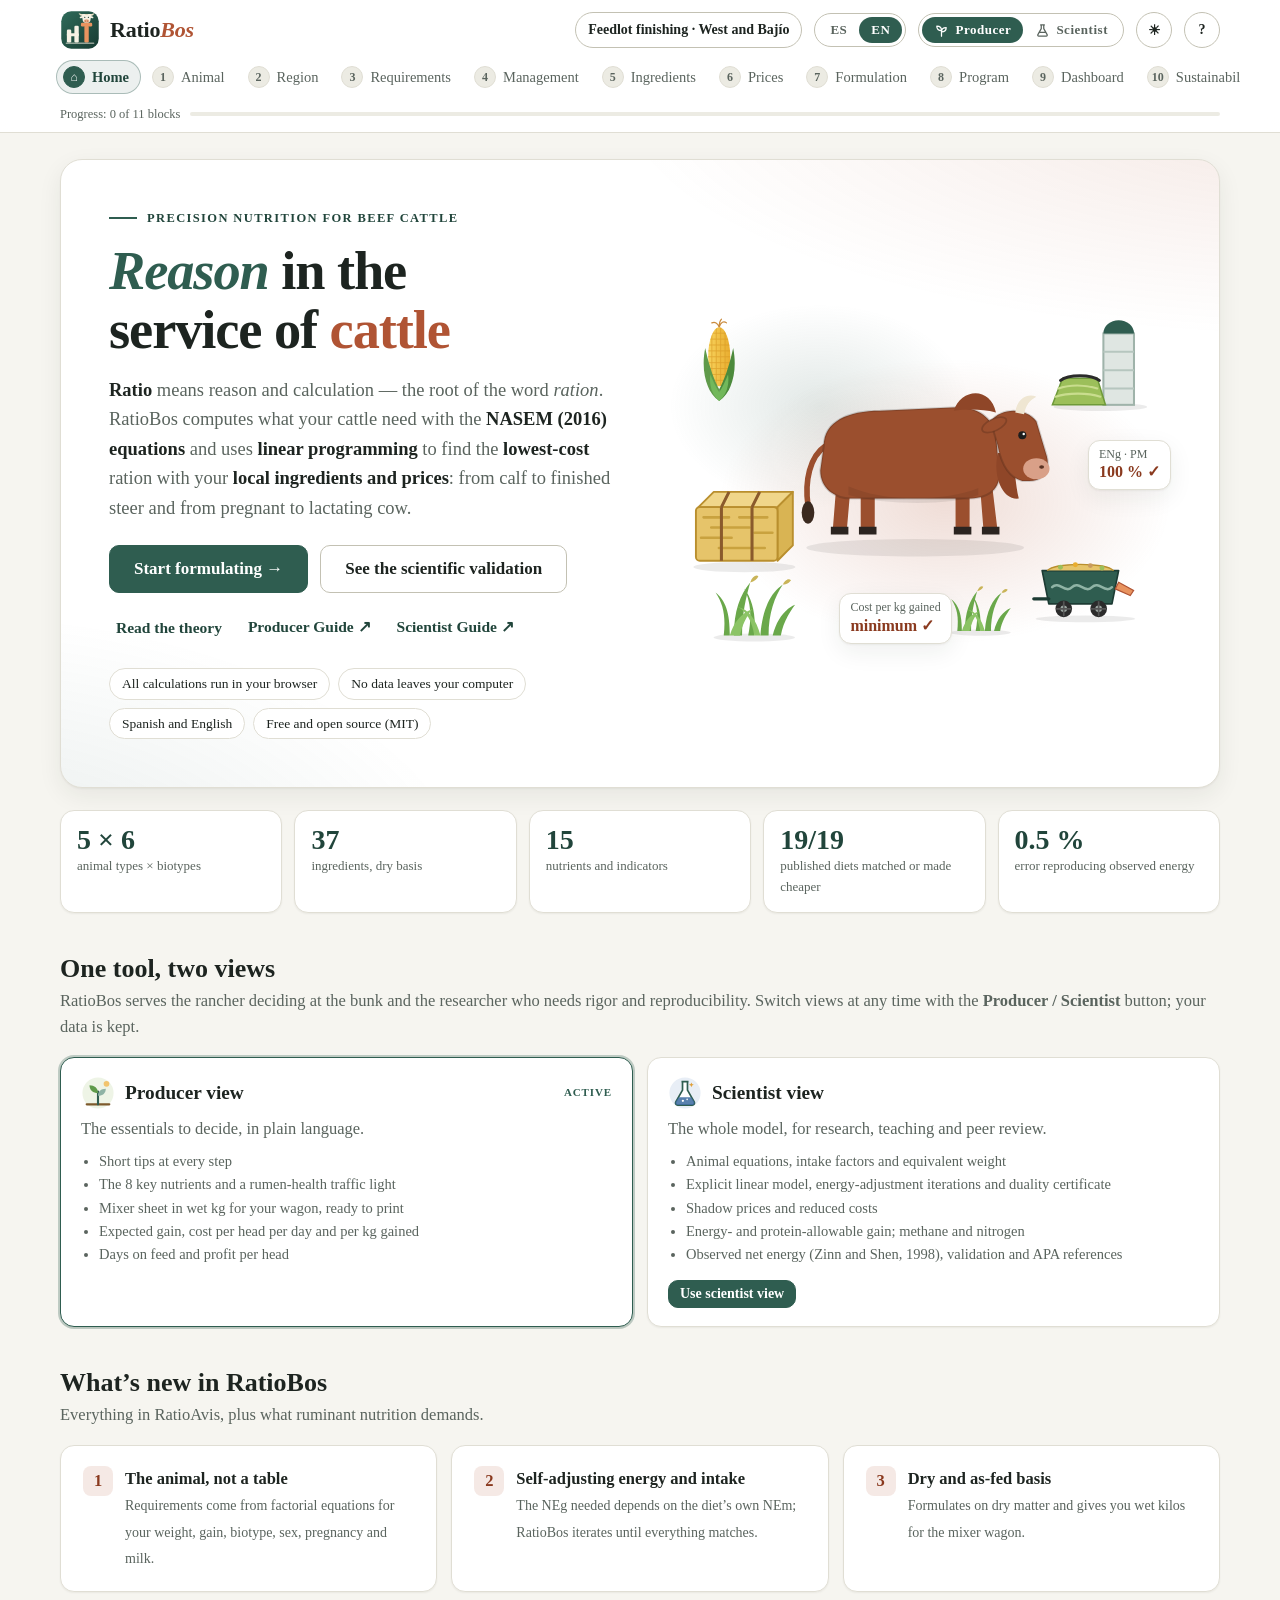
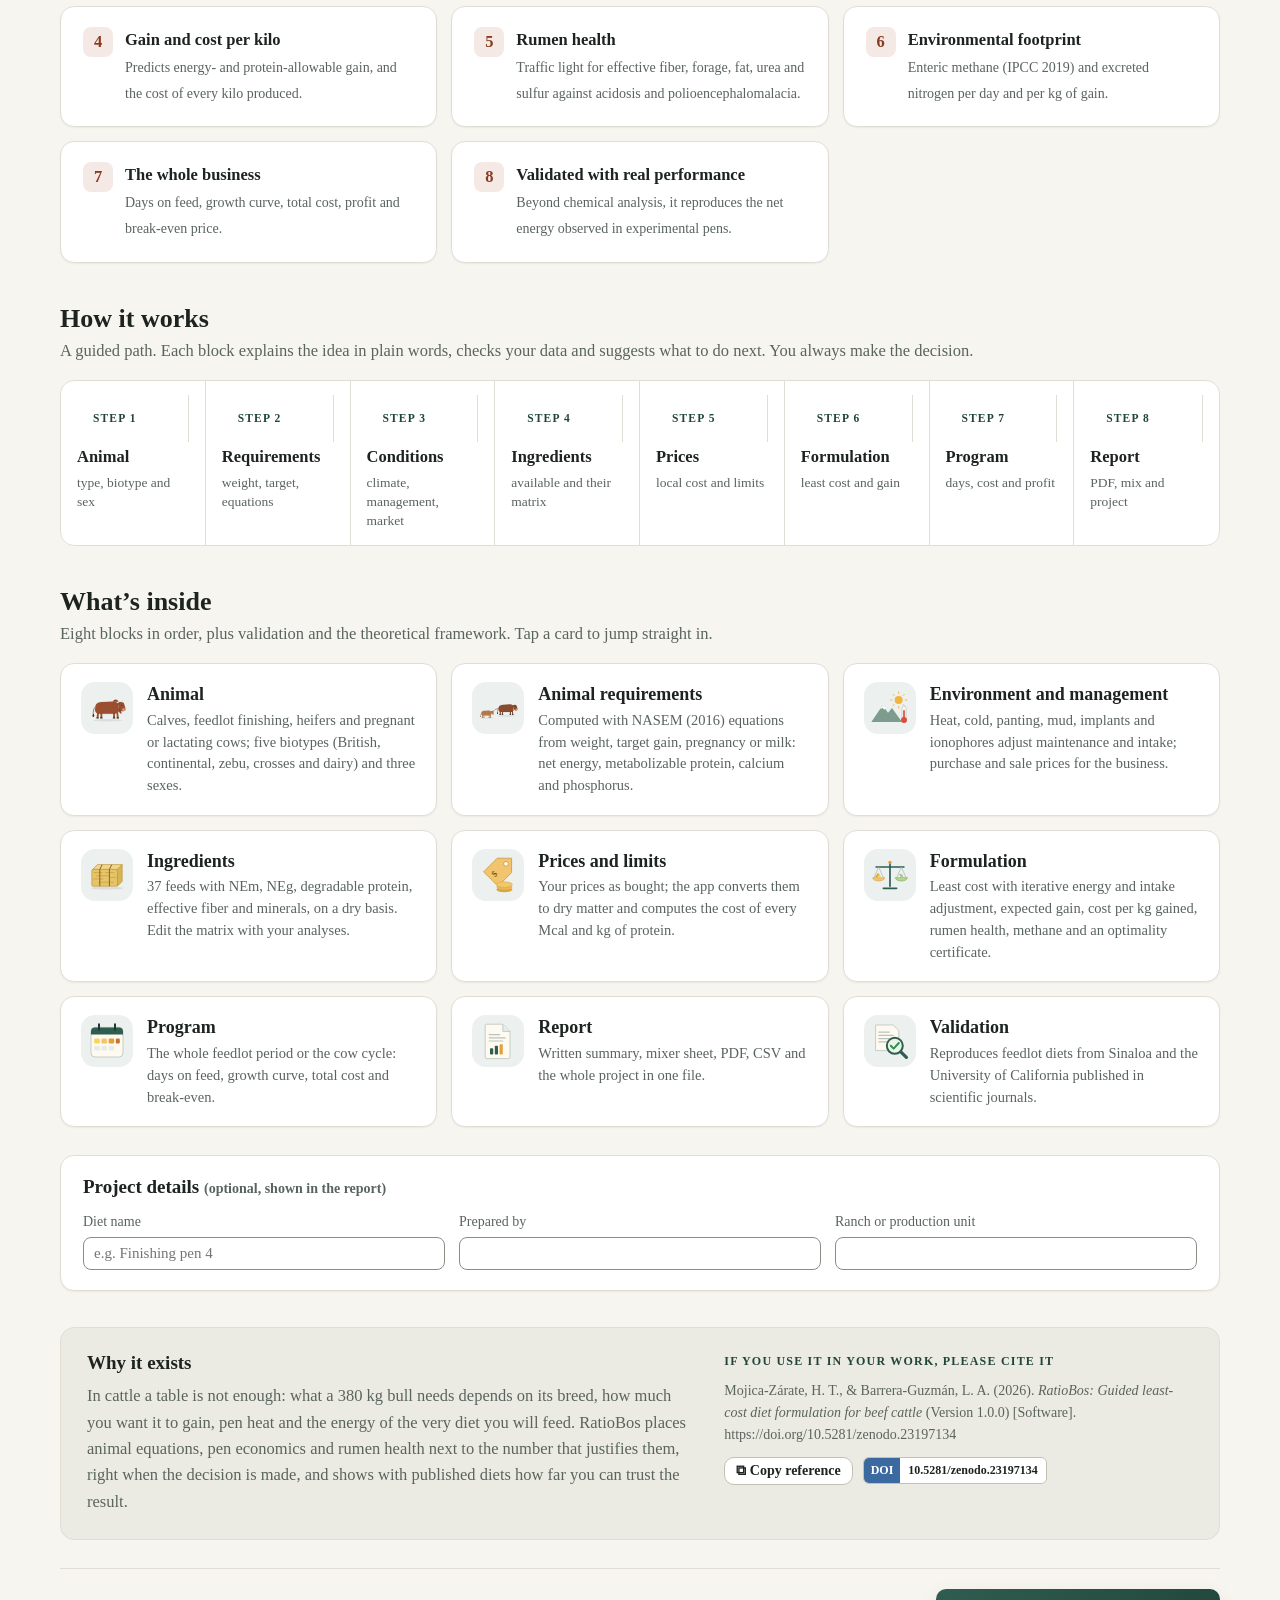
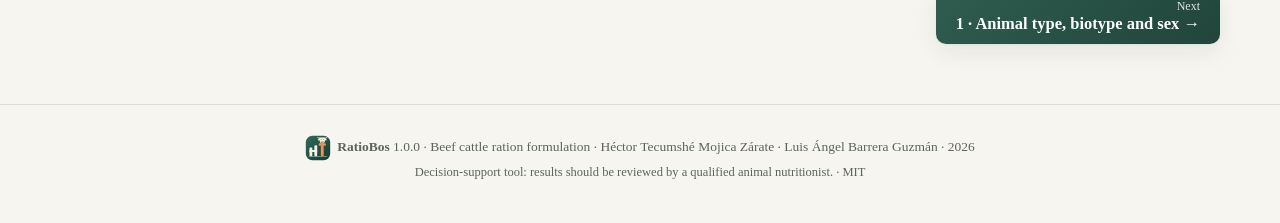
==== index.html @ 79072bc0 "DOI de la versión 1.0.0: 10.5281/zenodo.23197134 Co-Authored-By: Claude Opus 5.5 <noreply@anthropic." ====
<!DOCTYPE html>
<html lang="es">
<head>
<meta charset="UTF-8">
<meta name="viewport" content="width=device-width, initial-scale=1.0">
<title>RatioBos — Formulación de raciones para bovinos de carne · Beef cattle ration formulation</title>
<meta name="description" content="RatioBos: formulación guiada de raciones de mínimo costo para bovinos productores de carne, con requerimientos NASEM (2016), regiones de México y huella ambiental / guided least-cost ration formulation for beef cattle. ES/EN.">
<link rel="icon" href="data:image/svg+xml,%3Csvg%20xmlns%3D%22http%3A%2F%2Fwww.w3.org%2F2000%2Fsvg%22%20viewBox%3D%220%200%2064%2064%22%3E%3Cdefs%3E%3ClinearGradient%20id%3D%22g%22%20x1%3D%220%22%20y1%3D%220%22%20x2%3D%221%22%20y2%3D%221%22%3E%3Cstop%20offset%3D%220%22%20stop-color%3D%22%232f6b5a%22%2F%3E%3Cstop%20offset%3D%221%22%20stop-color%3D%22%23173a31%22%2F%3E%3C%2FlinearGradient%3E%3C%2Fdefs%3E%3Crect%20x%3D%222%22%20y%3D%222%22%20width%3D%2260%22%20height%3D%2260%22%20rx%3D%2216%22%20fill%3D%22url(%23g)%22%2F%3E%3Crect%20x%3D%2211%22%20y%3D%2231%22%20width%3D%227%22%20height%3D%2221%22%20rx%3D%222%22%20fill%3D%22%23f6f1e4%22%2F%3E%3Crect%20x%3D%2223%22%20y%3D%2225%22%20width%3D%227%22%20height%3D%2227%22%20rx%3D%222%22%20fill%3D%22%23f6f1e4%22%2F%3E%3Crect%20x%3D%2211%22%20y%3D%2237%22%20width%3D%2219%22%20height%3D%225%22%20rx%3D%221.5%22%20fill%3D%22%23f6f1e4%22%2F%3E%3Crect%20x%3D%2239%22%20y%3D%2225%22%20width%3D%227%22%20height%3D%2227%22%20rx%3D%222%22%20fill%3D%22%23e8935f%22%2F%3E%3Crect%20x%3D%2233.5%22%20y%3D%2220.5%22%20width%3D%2218%22%20height%3D%226%22%20rx%3D%222%22%20fill%3D%22%23e8935f%22%2F%3E%3Cpath%20d%3D%22M36.6%209.6C33%209.6%2030.4%207.6%2029.8%204.4c2%201.8%204.5%202.4%207.4%202.2z%22%20fill%3D%22%23efe3c8%22%2F%3E%3Cpath%20d%3D%22M48.4%209.6c3.6%200%206.2-2%206.8-5.2-2%201.8-4.5%202.4-7.4%202.2z%22%20fill%3D%22%23efe3c8%22%2F%3E%3Cellipse%20cx%3D%2234.4%22%20cy%3D%2211.4%22%20rx%3D%223.1%22%20ry%3D%221.6%22%20transform%3D%22rotate(-22%2034.4%2011.4)%22%20fill%3D%22%23f6f1e4%22%2F%3E%3Cellipse%20cx%3D%2250.6%22%20cy%3D%2211.4%22%20rx%3D%223.1%22%20ry%3D%221.6%22%20transform%3D%22rotate(22%2050.6%2011.4)%22%20fill%3D%22%23f6f1e4%22%2F%3E%3Cpath%20d%3D%22M37%206.4h11c1.4%200%202.2%201.1%202%202.5l-1.4%208c-.3%202-2%203.4-4%203.4h-4.2c-2%200-3.7-1.4-4-3.4l-1.4-8c-.2-1.4.6-2.5%202-2.5z%22%20fill%3D%22%23f6f1e4%22%2F%3E%3Cpath%20d%3D%22M39.6%206.6c1%202%204.8%202%205.8%200z%22%20fill%3D%22%23e2d3b0%22%2F%3E%3Cellipse%20cx%3D%2242.5%22%20cy%3D%2217.4%22%20rx%3D%224.4%22%20ry%3D%222.8%22%20fill%3D%22%23e8a882%22%2F%3E%3Ccircle%20cx%3D%2240.9%22%20cy%3D%2217.6%22%20r%3D%22.75%22%20fill%3D%22%237a3b22%22%2F%3E%3Ccircle%20cx%3D%2244.1%22%20cy%3D%2217.6%22%20r%3D%22.75%22%20fill%3D%22%237a3b22%22%2F%3E%3Ccircle%20cx%3D%2239.6%22%20cy%3D%2211.6%22%20r%3D%221%22%20fill%3D%22%23173a31%22%2F%3E%3Ccircle%20cx%3D%2245.4%22%20cy%3D%2211.6%22%20r%3D%221%22%20fill%3D%22%23173a31%22%2F%3E%3Crect%20x%3D%229%22%20y%3D%2252%22%20width%3D%2246%22%20height%3D%222.4%22%20rx%3D%221.2%22%20fill%3D%22%23f6f1e4%22%20opacity%3D%22.55%22%2F%3E%3C%2Fsvg%3E">
<!--
  =====================================================================
  RatioBos — «Ratio» (latín: razón, cálculo; origen de «ración») + «Bos» (bovino)
  Formulación de raciones de mínimo costo para bovinos productores de carne · Bilingüe ES/EN
  Un solo archivo (HTML + CSS + JavaScript). Sin servidor, sin instalación, sin recursos de terceros.
  Autores: Héctor Tecumshé Mojica Zárate · Luis Ángel Barrera Guzmán

  MAPA DEL ARCHIVO / FILE MAP
    1. <style>      diseño visual (Palatino; colores en :root; claro y oscuro)
    2. SVG sprite   logotipo e ilustraciones vectoriales originales (animadas)
    3. DATOS        configuración, idioma, nutrientes, animales, ingredientes, validación
    3b. REGIONES    mapa de México, clima, suelos, precios e infraestructura
    4. AYUDA        signos «?» con concepto y escala de decisión
    5. MOTOR        ecuaciones NASEM (2016) + programación lineal con certificado dual
    6. BLOQUES      animal, región, requerimientos, manejo, ingredientes, precios,
                    formulación, programa, tablero, sostenibilidad e informe
    7. VALIDACIÓN, TEORÍA y NAVEGACIÓN
  =====================================================================
-->
<style>
:root{
  color-scheme: light;
  --bg:#f6f5f0; --bg-soft:#ecebe3; --card:#ffffff; --text:#1d2420; --muted:#5a645e;
  --border:#e0ded4; --border-strong:#c3c1b3; --field:#8a8f86;
  --primary-rgb:47,93,80; --primary:#2f5d50; --primary-dark:#21453b; --primary-soft:rgba(var(--primary-rgb),.09);
  --on-primary:#ffffff;
  --accent-rgb:176,84,52; --accent:#b05434; --accent-soft:rgba(var(--accent-rgb),.13); --accent-text:#8a3a1f;
  --ok:#2f8f4a; --ok-text:#1d6b34; --ok-soft:#e7f5eb;
  --warn:#c27c0e; --warn-text:#8a5300; --warn-soft:#fdf3e1;
  --bad:#c43a2f; --bad-text:#a82c22; --bad-soft:#fbe9e7;
  --info:#2d78b0; --info-text:#1f5f91; --info-soft:#e6f0f8;
  --font:"Palatino Linotype",Palatino,"Book Antiqua","URW Palladio L",P052,"TeX Gyre Pagella",Georgia,serif;
  --mono:ui-monospace,SFMono-Regular,Menlo,Consolas,monospace;
  --r-sm:6px; --r-md:10px; --r-lg:14px; --r-pill:999px;
  --shadow-sm:0 1px 2px rgba(30,36,24,.06);
  --shadow:0 1px 2px rgba(30,36,24,.05),0 8px 24px rgba(30,36,24,.07);
  --shadow-lg:0 4px 10px rgba(30,36,24,.08),0 20px 48px rgba(30,36,24,.14);
  --ease:cubic-bezier(.2,.7,.2,1); --max:1200px;
}
@media (prefers-color-scheme: dark){
  :root:not([data-theme="light"]){
    color-scheme:dark;
    --bg:#11150f; --bg-soft:#191e17; --card:#1d241f; --text:#e9ede6; --muted:#a9b3a8;
    --border:#2c362e; --border-strong:#3f4b41; --field:#708071;
    --primary-rgb:131,196,172; --primary:#83c4ac; --primary-dark:#b2dccb; --on-primary:#0f1512;
    --accent-rgb:234,146,107; --accent:#ea926b; --accent-text:#f4b596;
    --ok:#5cc27a; --ok-text:#7fd497; --ok-soft:rgba(92,194,122,.13);
    --warn:#f0b24a; --warn-text:#f5c56f; --warn-soft:rgba(240,178,74,.13);
    --bad:#f07166; --bad-text:#f59189; --bad-soft:rgba(240,113,102,.13);
    --info:#69b2e0; --info-text:#8cc6ea; --info-soft:rgba(105,178,224,.13);
    --shadow-sm:0 1px 2px rgba(0,0,0,.45); --shadow:0 1px 2px rgba(0,0,0,.5),0 8px 24px rgba(0,0,0,.34); --shadow-lg:0 4px 10px rgba(0,0,0,.5),0 20px 48px rgba(0,0,0,.5);
  }
}
:root[data-theme="dark"]{
  color-scheme:dark;
  --bg:#11150f; --bg-soft:#191e17; --card:#1d241f; --text:#e9ede6; --muted:#a9b3a8;
  --border:#2c362e; --border-strong:#3f4b41; --field:#708071;
  --primary-rgb:131,196,172; --primary:#83c4ac; --primary-dark:#b2dccb; --on-primary:#0f1512;
  --accent-rgb:234,146,107; --accent:#ea926b; --accent-text:#f4b596;
  --ok:#5cc27a; --ok-text:#7fd497; --ok-soft:rgba(92,194,122,.13);
  --warn:#f0b24a; --warn-text:#f5c56f; --warn-soft:rgba(240,178,74,.13);
  --bad:#f07166; --bad-text:#f59189; --bad-soft:rgba(240,113,102,.13);
  --info:#69b2e0; --info-text:#8cc6ea; --info-soft:rgba(105,178,224,.13);
  --shadow-sm:0 1px 2px rgba(0,0,0,.45); --shadow:0 1px 2px rgba(0,0,0,.5),0 8px 24px rgba(0,0,0,.34); --shadow-lg:0 4px 10px rgba(0,0,0,.5),0 20px 48px rgba(0,0,0,.5);
}
*,::before,::after{box-sizing:border-box}
html{scroll-behavior:smooth}
body{margin:0;font-family:var(--font);font-size:16.5px;line-height:1.6;background:var(--bg);color:var(--text);-webkit-font-smoothing:antialiased;text-rendering:optimizeLegibility}
h1,h2,h3,h4{line-height:1.2;text-wrap:balance;font-weight:700}
a{color:var(--primary-dark);text-underline-offset:2px}
::selection{background:rgba(var(--primary-rgb),.22)}
:focus-visible{outline:2px solid var(--primary);outline-offset:2px;border-radius:var(--r-sm)}
button,input,select,textarea{font-family:inherit}

/* ---------- barra superior ---------- */
.bar{position:sticky;top:0;z-index:50;background:color-mix(in srgb,var(--card) 94%,transparent);backdrop-filter:blur(8px);border-bottom:1px solid var(--border)}
.bar-top{max-width:var(--max);margin:0 auto;display:flex;align-items:center;gap:12px;padding:10px 20px 6px}
.brand{display:flex;align-items:center;gap:10px;text-decoration:none;color:var(--text);cursor:pointer;border:0;background:none;padding:0}
.brand-ico{width:34px;height:34px;border-radius:9px;display:grid;place-items:center;background:linear-gradient(135deg,var(--primary),var(--primary-dark));box-shadow:var(--shadow-sm)}
.brand-ico svg{width:22px;height:22px}
.brand-name{font-size:21px;font-weight:700;letter-spacing:-.01em}
.brand-name b{color:var(--accent)}
.brand-sub{font-size:13px;color:var(--muted);font-style:italic}
.bar-top .sp{flex:1}
.ibtn{height:36px;min-width:36px;padding:0 12px;border-radius:var(--r-pill);border:1px solid var(--border-strong);background:var(--card);color:var(--text);display:inline-flex;align-items:center;gap:6px;cursor:pointer;font-size:14px;font-weight:600}
.ibtn:hover{border-color:var(--primary);color:var(--primary-dark)}
.ibtn.round{padding:0;width:36px;justify-content:center}
.steps-nav{max-width:var(--max);margin:0 auto;display:flex;gap:4px;padding:4px 16px 10px;overflow-x:auto;scrollbar-width:thin}
.steps-nav button{flex:none;display:inline-flex;align-items:center;gap:7px;border:1px solid transparent;background:none;color:var(--muted);padding:5px 11px 5px 6px;border-radius:var(--r-pill);font-size:14.5px;cursor:pointer;white-space:nowrap}
.steps-nav button:hover{color:var(--text);background:var(--primary-soft)}
.steps-nav .n{width:22px;height:22px;border-radius:50%;display:grid;place-items:center;font-size:12px;font-weight:700;background:var(--bg-soft);color:var(--muted);border:1px solid var(--border)}
.steps-nav button.act{background:var(--primary-soft);border-color:rgba(var(--primary-rgb),.35);color:var(--primary-dark);font-weight:700}
.steps-nav button.act .n{background:var(--primary);border-color:var(--primary);color:var(--on-primary)}
.steps-nav button.done .n{background:var(--ok-soft);color:var(--ok-text);border-color:transparent}

/* ---------- contenido ---------- */
main{max-width:var(--max);margin:0 auto;padding:26px 20px 40px;min-width:0}
.eyebrow{display:flex;align-items:center;gap:10px;font-size:12.5px;font-weight:700;letter-spacing:.11em;text-transform:uppercase;color:var(--primary-dark)}
.eyebrow::before{content:"";width:28px;height:2px;background:var(--primary)}
.bhead{margin:0 0 18px}
.bhead h1{font-size:clamp(1.7rem,1.2rem + 2vw,2.35rem);margin:6px 0 8px;letter-spacing:-.015em}
.lead{color:var(--muted);margin:0;max-width:78ch;font-size:17px}
.card{background:var(--card);border:1px solid var(--border);border-radius:var(--r-lg);padding:20px 22px;margin:0 0 18px;box-shadow:var(--shadow-sm)}
.card>h2,.card>h3,.card .ch{margin:0 0 12px;font-size:19px}
.card h4{margin:16px 0 8px;font-size:15.5px}
.card.soft{background:var(--bg-soft);box-shadow:none}
.grid{display:grid;gap:14px}
.grid>*{min-width:0}
.g2{grid-template-columns:repeat(2,minmax(0,1fr))}
.g3{grid-template-columns:repeat(3,minmax(0,1fr))}
.g4{grid-template-columns:repeat(4,minmax(0,1fr))}
.row{display:flex;gap:10px;flex-wrap:wrap;align-items:center}
.between{justify-content:space-between}
.muted{color:var(--muted)} .small{font-size:14px} .tiny{font-size:12.5px}
label.f{display:flex;flex-direction:column;gap:4px;font-size:14px;color:var(--muted)}
label.f .h{font-size:12.5px;font-style:italic}
input,select,textarea{font-size:15px;color:var(--text);background:var(--card);border:1px solid var(--field);border-radius:8px;padding:7px 10px;width:100%}
input:focus,select:focus,textarea:focus{outline:2px solid var(--primary);outline-offset:0;border-color:transparent}
input[type=checkbox],input[type=radio]{width:auto;accent-color:var(--primary)}
input.num{text-align:right;max-width:112px;padding:5px 8px;font-variant-numeric:tabular-nums}
input:disabled{background:var(--bg-soft);color:var(--muted)}
.btn{display:inline-flex;align-items:center;justify-content:center;gap:8px;border:1px solid var(--primary);background:var(--primary);color:var(--on-primary);border-radius:var(--r-md);padding:9px 18px;font-size:15.5px;font-weight:700;cursor:pointer;text-decoration:none;transition:background .15s var(--ease),transform .15s var(--ease)}
.btn:hover{background:var(--primary-dark);border-color:var(--primary-dark)}
.btn:active{transform:translateY(1px)}
.btn:disabled{opacity:.45;cursor:not-allowed}
.btn.ghost{background:var(--card);color:var(--text);border-color:var(--border-strong)}
.btn.ghost:hover{border-color:var(--primary);color:var(--primary-dark);background:var(--card)}
.btn.link{background:none;border-color:transparent;color:var(--primary-dark);padding-left:6px;padding-right:6px}
.btn.accent{background:var(--accent);border-color:var(--accent);color:#fff}
.btn.sm{padding:5px 11px;font-size:14px;font-weight:600}
.btn.lg{padding:13px 24px;font-size:17px}
.btn.danger{background:none;color:var(--bad-text);border-color:var(--bad)}
.opts{display:grid;gap:12px;grid-template-columns:repeat(auto-fill,minmax(235px,1fr))}
.opt{position:relative;border:1.5px solid var(--border);border-radius:var(--r-md);padding:13px 15px;cursor:pointer;background:var(--card);display:block;transition:border-color .15s,box-shadow .15s}
.opt:hover{border-color:var(--primary);box-shadow:var(--shadow-sm)}
.opt.sel{border-color:var(--primary);background:var(--primary-soft)}
.opt.sel::after{content:"✓";position:absolute;top:10px;right:12px;width:20px;height:20px;border-radius:50%;background:var(--primary);color:var(--on-primary);font-size:12px;display:grid;place-items:center;font-weight:700}
.opt b{display:block;font-size:16.5px;margin-bottom:2px;padding-right:24px}
.opt small{color:var(--muted);font-size:13.5px;line-height:1.45;display:block}
.opt input{position:absolute;opacity:0;pointer-events:none}
.opt .badge{margin-top:6px}
.badge{display:inline-block;font-size:11.5px;font-weight:700;letter-spacing:.02em;padding:2px 9px;border-radius:var(--r-pill);background:var(--bg-soft);color:var(--muted);border:1px solid var(--border)}
.badge.ok{background:var(--ok-soft);color:var(--ok-text);border-color:transparent}
.badge.warn{background:var(--warn-soft);color:var(--warn-text);border-color:transparent}
.badge.bad{background:var(--bad-soft);color:var(--bad-text);border-color:transparent}
.badge.info{background:var(--info-soft);color:var(--info-text);border-color:transparent}
.badge.pri{background:var(--primary-soft);color:var(--primary-dark);border-color:transparent}
.badge.acc{background:var(--accent-soft);color:var(--accent-text);border-color:transparent}
.tbl{overflow-x:auto;border:1px solid var(--border);border-radius:var(--r-md);background:var(--card)}
table{border-collapse:collapse;width:100%;font-size:15px}
th,td{padding:7px 11px;border-bottom:1px solid var(--border);text-align:left;white-space:nowrap}
th{background:var(--bg-soft);color:var(--text);font-weight:700;font-size:13.5px;position:sticky;top:0}
td.r,th.r{text-align:right;font-variant-numeric:tabular-nums}
td.c,th.c{text-align:center}
tr:last-child td{border-bottom:0}
tr.tot td{font-weight:700;background:var(--bg-soft)}
tbody tr:hover td{background:color-mix(in srgb,var(--primary-soft) 60%,transparent)}
tr.cat td{background:var(--bg);font-weight:700;color:var(--muted);font-size:12px;letter-spacing:.08em;text-transform:uppercase}
.wrap{white-space:normal}
.alert{border-radius:var(--r-md);padding:13px 16px;margin:0 0 16px;border:1px solid;border-left-width:4px}
.alert p{margin:4px 0}
.alert ul{margin:6px 0 0;padding-left:22px}
.alert.info{background:var(--info-soft);border-color:var(--info)}
.alert.ok{background:var(--ok-soft);border-color:var(--ok)}
.alert.warn{background:var(--warn-soft);border-color:var(--warn)}
.alert.bad{background:var(--bad-soft);border-color:var(--bad)}
.idea{background:var(--bg-soft);border-left:4px solid var(--primary);border-radius:0 var(--r-md) var(--r-md) 0;padding:11px 16px;margin:12px 0}
.idea b:first-child{display:block;color:var(--primary-dark)}
.kpis{display:grid;gap:12px;grid-template-columns:repeat(auto-fit,minmax(175px,1fr));margin:0 0 18px}
.kpi{background:var(--card);border:1px solid var(--border);border-radius:var(--r-md);padding:13px 15px;box-shadow:var(--shadow-sm)}
.kpi .l{font-size:13px;color:var(--muted)}
.kpi .v{font-size:25px;font-weight:700;font-variant-numeric:tabular-nums;line-height:1.25;color:var(--primary-dark)}
.kpi .s{font-size:13px;color:var(--muted)}
.bar-h{height:10px;border-radius:5px;background:linear-gradient(90deg,var(--primary),color-mix(in srgb,var(--primary) 70%,var(--accent)));min-width:2px}
.chips{display:flex;flex-wrap:wrap;gap:8px}
.chip{display:inline-flex;align-items:center;gap:6px;font-size:13.5px;padding:4px 12px;border-radius:var(--r-pill);background:var(--card);border:1px solid var(--border);color:var(--text)}
.next{display:flex;justify-content:space-between;align-items:center;gap:12px;margin-top:28px;padding-top:20px;border-top:1px solid var(--border)}
.next .btn.big-next{flex-direction:column;align-items:flex-end;gap:0;padding:10px 20px;background:linear-gradient(135deg,var(--primary),var(--primary-dark));border:0;box-shadow:var(--shadow)}
.next .big-next small{font-size:12px;font-weight:500;opacity:.85}
.next .big-next span{font-size:16.5px}
code{font-family:var(--mono);background:var(--bg-soft);padding:1px 6px;border-radius:5px;font-size:.86em}
.hide{display:none!important}

/* ---------- teoría (acordeón numerado) ---------- */
.teoria{background:var(--card);border:1px solid var(--border);border-radius:var(--r-lg);padding:6px 22px 10px;margin:0 0 18px;box-shadow:var(--shadow-sm);border-top:4px solid var(--primary)}
.teoria>.th{display:flex;justify-content:space-between;align-items:flex-start;gap:12px;padding:14px 0 6px}
.teoria>.th h2{margin:0;font-size:20px}
.teoria>.th p{margin:4px 0 0;color:var(--muted);font-size:14.5px}
.teoria details{border-bottom:1px solid var(--border)}
.teoria details:last-child{border-bottom:0}
.teoria summary{cursor:pointer;list-style:none;padding:12px 0;font-weight:600;display:flex;gap:10px;align-items:center}
.teoria summary::-webkit-details-marker{display:none}
.teoria summary::before{content:"▸";color:var(--muted);transition:transform .15s;display:inline-block}
.teoria details[open] summary::before{transform:rotate(90deg)}
.teoria details[open] summary{color:var(--primary-dark)}
.teoria .tb{padding:0 0 14px 22px;max-width:92ch}
.teoria .tb p,.teoria .tb li{margin:6px 0}
.teoria .tb table{font-size:14px;margin:8px 0}

/* ---------- inicio ---------- */
.hero{position:relative;overflow:hidden;border-radius:22px;border:1px solid var(--border);background:
  radial-gradient(1200px 400px at 110% -10%,rgba(var(--accent-rgb),.14),transparent 60%),
  radial-gradient(900px 500px at -10% 120%,rgba(var(--primary-rgb),.13),transparent 60%),var(--card);
  padding:clamp(22px,4vw,48px);display:grid;grid-template-columns:minmax(0,1.05fr) minmax(0,1fr);gap:32px;align-items:center;box-shadow:var(--shadow)}
.hero h1{font-size:clamp(2.1rem,1.3rem + 3.3vw,3.4rem);line-height:1.08;margin:14px 0 16px;letter-spacing:-.02em}
.hero h1 em{font-style:italic;color:var(--primary)}
.hero h1 .acc{color:var(--accent)}
.hero p.big{font-size:18.5px;color:var(--muted);margin:0 0 22px;max-width:56ch}
.hero p.big b{color:var(--text)}
.hero .ctas{display:flex;flex-wrap:wrap;gap:12px;align-items:center;margin-bottom:18px}
.illus{display:grid;grid-template-columns:1fr 1fr;gap:12px}
.illus .ic{background:var(--card);border:1px solid var(--border);border-radius:var(--r-md);padding:10px 12px;box-shadow:var(--shadow-sm)}
.illus .ic.wide{grid-column:1/-1}
.illus .ic .t{font-size:12px;color:var(--muted);margin-bottom:4px}
.illus svg{width:100%;height:auto;display:block}
.section-t{margin:40px 0 4px;font-size:26px}
.section-l{margin:0 0 16px;color:var(--muted)}
.howto{display:grid;grid-template-columns:repeat(auto-fit,minmax(140px,1fr));border:1px solid var(--border);border-radius:var(--r-lg);background:var(--card);overflow:hidden}
.howto div{padding:14px 16px;border-right:1px solid var(--border)}
.howto div:last-child{border-right:0}
.howto .k{font-size:11.5px;font-weight:700;letter-spacing:.1em;color:var(--primary-dark)}
.howto b{display:block;margin:2px 0 4px}
.howto span{font-size:13.5px;color:var(--muted);line-height:1.4;display:block}
.inc{display:grid;gap:14px;grid-template-columns:repeat(auto-fill,minmax(300px,1fr))}
.inc button{all:unset;cursor:pointer;background:var(--card);border:1px solid var(--border);border-radius:var(--r-lg);padding:18px 20px;box-shadow:var(--shadow-sm);display:flex;gap:14px;align-items:flex-start;transition:border-color .15s,transform .15s}
.inc button:hover{border-color:var(--primary);transform:translateY(-2px)}
.inc .num{flex:none;width:30px;height:30px;border-radius:8px;display:grid;place-items:center;background:var(--primary-soft);color:var(--primary-dark);font-weight:700}
.inc h3{margin:2px 0 4px;font-size:18px}
.inc p{margin:0;color:var(--muted);font-size:14.5px;line-height:1.5}
.why{display:grid;grid-template-columns:minmax(0,1.3fr) minmax(0,1fr);gap:28px;background:var(--bg-soft);border:1px solid var(--border);border-radius:var(--r-lg);padding:24px 26px;margin-top:36px}
.why h3{margin:0 0 8px;font-size:19px}
.why .cite{font-size:14px;color:var(--muted)}
.why .cite .k{font-size:12px;font-weight:700;letter-spacing:.1em;color:var(--primary-dark);margin-bottom:8px}
footer.pie{text-align:center;color:var(--muted);font-size:13.5px;padding:30px 20px 40px;border-top:1px solid var(--border);margin-top:20px}

/* ---------- ayuda ---------- */
dialog{border:1px solid var(--border);border-radius:var(--r-lg);padding:0;max-width:640px;width:calc(100% - 32px);background:var(--card);color:var(--text);box-shadow:var(--shadow-lg)}
dialog::backdrop{background:rgba(10,14,10,.45)}
dialog .dh{display:flex;justify-content:space-between;align-items:center;padding:16px 20px;border-bottom:1px solid var(--border)}
dialog .dh h2{margin:0;font-size:20px}
dialog .db{padding:10px 22px 20px}

@media (max-width:900px){
  .hero,.why{grid-template-columns:minmax(0,1fr)}
  .g2,.g3,.g4{grid-template-columns:minmax(0,1fr)}
  .howto div{border-right:0;border-bottom:1px solid var(--border)}
}
@media (max-width:600px){
  body{font-size:16px}
  main{padding:18px 16px 30px}
  .bar-top{padding:8px 16px 4px}
  .brand-sub,.ibtn .lbl{display:none}
  .illus{grid-template-columns:1fr}
  .card{padding:16px}
  .teoria{padding:4px 16px 8px}
}
@media print{
  .bar,.next,.no-print,.teoria,footer.pie{display:none!important}
  body{background:#fff;color:#000;font-size:12pt}
  .card{box-shadow:none;break-inside:avoid;border-color:#bbb}
  main{max-width:none;padding:0}
}
/* ================= RatioBos · capa visual adicional ================= */
.brand-ico{background:none;box-shadow:none;width:40px;height:40px}
.brand-ico svg{width:40px;height:40px}
.brand-name{font-size:22px}
.brand-name i{font-style:italic;color:var(--accent)}
.langsw{display:inline-flex;border:1px solid var(--border-strong);border-radius:var(--r-pill);padding:3px;background:var(--card)}
.langsw button{border:0;background:none;color:var(--muted);font-weight:700;font-size:13px;padding:5px 12px;border-radius:var(--r-pill);cursor:pointer;font-family:inherit;letter-spacing:.04em}
.langsw button.on{background:var(--primary);color:var(--on-primary)}
.progress{max-width:var(--max);margin:0 auto;padding:0 20px 8px;display:flex;align-items:center;gap:10px;font-size:12.5px;color:var(--muted)}
.progress .track{flex:1;height:4px;border-radius:4px;background:var(--bg-soft);overflow:hidden}
.progress .fill{height:100%;background:linear-gradient(90deg,var(--primary),var(--accent));border-radius:4px;transition:width .5s var(--ease)}
main>*{animation:subir .45s var(--ease) both}
main>*:nth-child(2){animation-delay:.04s} main>*:nth-child(3){animation-delay:.08s} main>*:nth-child(4){animation-delay:.12s}
@keyframes subir{from{opacity:0;transform:translateY(10px)}to{opacity:1;transform:none}}
@media (prefers-reduced-motion:reduce){main>*{animation:none}}
.bhead{display:grid;grid-template-columns:minmax(0,1fr) auto;gap:18px;align-items:center}
.bhead .bill{width:118px;height:118px;border-radius:28px;display:grid;place-items:center;
  background:radial-gradient(circle at 30% 25%,rgba(var(--accent-rgb),.22),transparent 60%),radial-gradient(circle at 70% 80%,rgba(var(--primary-rgb),.18),transparent 60%),var(--card);
  border:1px solid var(--border);box-shadow:var(--shadow)}
.bhead .bill svg{width:92px;height:92px}
.ico{display:inline-block;vertical-align:middle}
.opt .oico{float:right;width:46px;height:46px;margin:-2px 22px 4px 8px}
.opt.sel .oico{filter:drop-shadow(0 2px 4px rgba(0,0,0,.12))}
.hero .art{position:relative;min-height:340px}
.hero .art .stage{position:absolute;inset:0;border-radius:24px;background:
  radial-gradient(closest-side at 55% 58%,rgba(var(--accent-rgb),.20),transparent),
  radial-gradient(closest-side at 30% 30%,rgba(var(--primary-rgb),.14),transparent)}
.hero .art svg.big{position:absolute}
.float{animation:flotar 6s ease-in-out infinite}
.float.d2{animation-delay:-2s} .float.d3{animation-delay:-4s}
@keyframes flotar{0%,100%{transform:translateY(0)}50%{transform:translateY(-6px)}}
@media (prefers-reduced-motion:reduce){.float{animation:none}}
.hero .art .mini{position:absolute;background:var(--card);border:1px solid var(--border);border-radius:14px;padding:8px 10px;box-shadow:var(--shadow);font-size:11.5px;color:var(--muted)}
.hero .art .mini b{display:block;font-size:17px;color:var(--primary-dark)}
.stats{display:grid;grid-template-columns:repeat(auto-fit,minmax(150px,1fr));gap:12px;margin-top:22px}
.stat{background:var(--card);border:1px solid var(--border);border-radius:var(--r-lg);padding:14px 16px;box-shadow:var(--shadow-sm)}
.stat .v{font-size:28px;font-weight:700;color:var(--primary-dark);line-height:1.1}
.stat .l{font-size:13px;color:var(--muted)}
.inc button .ib{flex:none;width:52px;height:52px;border-radius:14px;display:grid;place-items:center;background:var(--primary-soft)}
.inc button .ib svg{width:40px;height:40px}
.empty{display:flex;gap:18px;align-items:center;background:var(--card);border:1px dashed var(--border-strong);border-radius:var(--r-lg);padding:18px 20px;margin:0 0 18px}
.empty svg{flex:none;width:84px;height:84px}
.empty p{margin:0;color:var(--muted)}
.toast{position:fixed;left:50%;bottom:22px;transform:translateX(-50%) translateY(20px);opacity:0;background:var(--text);color:var(--bg);padding:10px 18px;border-radius:var(--r-pill);font-size:14.5px;box-shadow:var(--shadow-lg);transition:.3s var(--ease);z-index:90;pointer-events:none}
.toast.on{opacity:1;transform:translateX(-50%) translateY(0)}
.chart-wrap{display:grid;grid-template-columns:minmax(0,240px) minmax(0,1fr);gap:20px;align-items:center}
.legend{display:grid;gap:6px;font-size:14px}
.legend span{display:flex;align-items:center;gap:8px}
.legend i{width:12px;height:12px;border-radius:3px;flex:none}
.cmpbar{display:grid;grid-template-columns:130px minmax(0,1fr) 58px;gap:10px;align-items:center;font-size:13.5px;margin:5px 0}
.cmpbar .tr{position:relative;height:12px;background:var(--bg-soft);border-radius:6px}
.cmpbar .tr i{position:absolute;left:0;top:0;bottom:0;border-radius:6px;background:linear-gradient(90deg,var(--primary),color-mix(in srgb,var(--primary) 70%,var(--accent)))}
.cmpbar .tr i.hi{background:linear-gradient(90deg,var(--accent),#e4a64f)}
.cmpbar .tr b{position:absolute;top:-4px;bottom:-4px;width:2px;background:var(--text);opacity:.55}
.cmpbar .p{text-align:right;font-variant-numeric:tabular-nums;color:var(--muted)}
.flag{display:inline-grid;place-items:center;min-width:28px;height:18px;padding:0 5px;border-radius:4px;font-size:10.5px;font-weight:800;letter-spacing:.06em;background:var(--primary);color:var(--on-primary);margin-right:6px;vertical-align:2px}
.doi{display:inline-flex;align-items:center;border-radius:6px;overflow:hidden;font-size:12px;font-weight:700;text-decoration:none;border:1px solid var(--border-strong)}
.doi span:first-child{background:#3b6aa0;color:#fff;padding:3px 7px}
.doi span:last-child{background:var(--card);color:var(--text);padding:3px 8px}
@media (max-width:900px){ .chart-wrap{grid-template-columns:minmax(0,1fr)} .hero .art{min-height:300px} }
@media (max-width:600px){ .bhead .bill{width:78px;height:78px;border-radius:20px} .bhead .bill svg{width:60px;height:60px} .langsw button{padding:4px 9px} .cmpbar{grid-template-columns:96px minmax(0,1fr) 48px} }
@media (max-width:600px){ .bar-top{gap:6px} .brand-name{font-size:18px} .brand-ico,.brand-ico svg{width:32px;height:32px} #pill{display:none} .ibtn.round{width:32px;min-width:32px;height:32px} }
@media print{ .progress,.toast{display:none!important} .bhead .bill{box-shadow:none} }
/* ---- ayuda contextual «?» / context help ---- */
.qh{display:inline-grid;place-items:center;width:17px;height:17px;margin-left:5px;border-radius:50%;font-size:11px;font-weight:700;line-height:1;font-style:normal;
  color:var(--primary);background:var(--primary-soft);border:1px solid color-mix(in srgb,var(--primary) 35%,transparent);cursor:help;vertical-align:1px;user-select:none;transition:.15s var(--ease)}
.qh:hover,.qh:focus-visible{background:var(--primary);color:var(--on-primary);outline:none;box-shadow:0 0 0 3px color-mix(in srgb,var(--primary) 25%,transparent)}
#qtip{position:fixed;z-index:120;background:var(--card);color:var(--text);border:1px solid var(--border-strong);border-radius:14px;padding:12px 14px 10px;box-shadow:var(--shadow-lg);
  font-size:13.5px;line-height:1.45;opacity:0;transform:translateY(4px);pointer-events:none;transition:opacity .15s,transform .15s;border-top:3px solid var(--accent)}
#qtip.on{opacity:1;transform:none}
#qtip .qt{display:block;font-size:14.5px;color:var(--primary-dark);margin-bottom:4px}
#qtip p{margin:0 0 8px}
#qtip .qe{font-size:11px;font-weight:700;letter-spacing:.08em;text-transform:uppercase;color:var(--muted);margin-bottom:4px}
#qtip ul{margin:0;padding:0;list-style:none;display:grid;gap:4px}
#qtip li{position:relative;padding-left:16px}
#qtip li::before{content:"";position:absolute;left:2px;top:.5em;width:8px;height:8px;border-radius:50%;background:var(--info)}
#qtip li.ok::before{background:var(--ok)} #qtip li.warn::before{background:var(--warn)} #qtip li.bad::before{background:var(--bad)}
@media print{ .qh,#qtip{display:none!important} }

/* ---- vista productor / científico ---- */
html[data-modo="prod"] .sci, html[data-modo="cien"] .prod{display:none!important}
.modesw button{display:inline-flex;align-items:center;gap:6px}
.modesw svg{width:15px;height:15px;flex:none}
.consejo{display:flex;gap:14px;align-items:flex-start;background:linear-gradient(135deg,var(--primary-soft),var(--card));border:1px solid var(--border);border-left:4px solid var(--accent);border-radius:var(--r-lg);padding:14px 18px;margin:0 0 18px}
.consejo>svg{flex:none;width:36px;height:36px}
.consejo p{margin:0}
.consejo .k{font-size:11px;font-weight:700;letter-spacing:.1em;text-transform:uppercase;color:var(--accent);margin-bottom:2px}
.vistas{display:grid;grid-template-columns:repeat(auto-fit,minmax(min(100%,280px),1fr));gap:14px}
.vista{border:1px solid var(--border);border-radius:var(--r-lg);padding:18px 20px;background:var(--card);box-shadow:var(--shadow-sm);transition:.2s var(--ease)}
.vista.on{border-color:var(--primary);box-shadow:0 0 0 2px color-mix(in srgb,var(--primary) 28%,transparent),var(--shadow-sm)}
.vista h3{display:flex;align-items:center;gap:10px;margin:0 0 6px}
.vista h3 svg{width:34px;height:34px;flex:none}
.vista ul{margin:8px 0 14px;padding-left:18px;color:var(--muted);font-size:14.5px}
.vista .tag{font-size:11px;font-weight:700;letter-spacing:.08em;text-transform:uppercase;color:var(--primary);margin-left:auto}
.modelo{font-family:"Cambria Math","STIX Two Math","Latin Modern Math","Palatino Linotype",serif;font-size:16px;background:var(--bg-soft);border:1px solid var(--border);border-radius:var(--r-md);padding:12px 18px;line-height:2;overflow-x:auto}
.mezcla{display:grid;grid-template-columns:repeat(auto-fill,minmax(min(100%,230px),1fr));gap:8px;margin:10px 0 12px}
.mezcla label{display:flex;justify-content:space-between;gap:10px;align-items:center;border:1px solid var(--border);border-radius:12px;padding:10px 12px;background:var(--card);cursor:pointer}
.mezcla label span{display:flex;gap:8px;align-items:center}
.mezcla label b{font-size:18px;color:var(--primary-dark);font-variant-numeric:tabular-nums;white-space:nowrap}
.mezcla input{width:18px;height:18px;accent-color:var(--primary);flex:none}
.mezcla label:has(input:checked){opacity:.5;text-decoration:line-through}
.granja{margin:0;padding-left:20px;display:grid;gap:6px}
@media (max-width:600px){ .modesw span{display:none} .modesw button{padding:5px 8px} }
/* ================= RatioBos · capa visual propia ================= */
.opt .oico.big{width:64px;height:46px;margin-right:22px}
.hero .art .chip-n{position:absolute;background:var(--card);border:1px solid var(--border);border-radius:12px;padding:6px 10px;box-shadow:var(--shadow);font-size:12px;color:var(--muted);line-height:1.3}
.hero .art .chip-n b{display:block;font-size:16px;color:var(--accent-text)}
/* base de expresión: materia seca / tal como se ofrece */
.basesw{display:inline-flex;border:1px solid var(--border-strong);border-radius:var(--r-pill);padding:3px;background:var(--card)}
.basesw button{border:0;background:none;color:var(--muted);font-weight:700;font-size:12.5px;padding:4px 11px;border-radius:var(--r-pill);cursor:pointer;font-family:inherit}
.basesw button.on{background:var(--accent);color:#fff}
/* requerimientos diarios del animal */
.req-d{display:grid;grid-template-columns:repeat(auto-fit,minmax(150px,1fr));gap:10px;margin:4px 0 14px}
.req-d div{background:var(--bg-soft);border:1px solid var(--border);border-radius:var(--r-md);padding:10px 12px}
.req-d .l{font-size:12.5px;color:var(--muted)}
.req-d .v{font-size:21px;font-weight:700;color:var(--primary-dark);font-variant-numeric:tabular-nums}
.req-d .s{font-size:12px;color:var(--muted)}
/* balance (aporte vs. requerimiento diario) */
.bal{display:grid;grid-template-columns:150px minmax(0,1fr) 92px;gap:10px;align-items:center;font-size:14px;margin:7px 0}
.bal .tr{position:relative;height:16px;background:var(--bg-soft);border-radius:8px;overflow:hidden;border:1px solid var(--border)}
.bal .tr i{position:absolute;left:0;top:0;bottom:0;border-radius:8px;background:linear-gradient(90deg,var(--primary),color-mix(in srgb,var(--primary) 65%,var(--accent)))}
.bal .tr i.mant{background:color-mix(in srgb,var(--primary) 35%,var(--bg-soft))}
.bal .tr b{position:absolute;top:-2px;bottom:-2px;width:2px;background:var(--text);opacity:.6}
.bal .p{text-align:right;font-variant-numeric:tabular-nums;color:var(--muted)}
/* gráfica de crecimiento */
.curva svg{width:100%;height:auto;display:block}
.curva .eje{stroke:var(--border-strong);stroke-width:1}
.curva .rej{stroke:var(--border);stroke-width:1;stroke-dasharray:3 4}
.curva text{fill:var(--muted);font-size:12px;font-family:var(--font)}
.curva .lin{fill:none;stroke:var(--primary);stroke-width:3;stroke-linejoin:round;stroke-linecap:round}
.curva .area{fill:color-mix(in srgb,var(--primary) 12%,transparent)}
.curva .fase{stroke:var(--accent);stroke-width:1.5;stroke-dasharray:5 5}
/* iteraciones del modelo energético */
.iter td,.iter th{font-size:13.5px}
.conv{display:inline-flex;align-items:center;gap:6px}
.conv i{width:9px;height:9px;border-radius:50%;background:var(--ok);display:inline-block}
/* tarjetas de ambiente / sostenibilidad */
.eco{display:grid;grid-template-columns:repeat(auto-fit,minmax(200px,1fr));gap:12px}
.eco .e{display:flex;gap:12px;align-items:center;background:var(--card);border:1px solid var(--border);border-radius:var(--r-md);padding:12px 14px}
.eco .e svg{flex:none;width:52px;height:42px}
.eco .e .v{font-size:20px;font-weight:700;color:var(--primary-dark);font-variant-numeric:tabular-nums}
.eco .e .l{font-size:12.5px;color:var(--muted)}
/* semáforo de riesgos ruminales */
.semaf{display:grid;grid-template-columns:repeat(auto-fit,minmax(min(100%,250px),1fr));gap:10px}
.semaf div{border:1px solid var(--border);border-left:4px solid var(--ok);border-radius:var(--r-md);padding:10px 12px;background:var(--card);font-size:14px}
.semaf div.warn{border-left-color:var(--warn)} .semaf div.bad{border-left-color:var(--bad)} .semaf div.info{border-left-color:var(--info)}
.semaf b{display:block}
/* mapa de México */
.mapa-wrap{display:grid;grid-template-columns:minmax(0,1.35fr) minmax(0,1fr);gap:22px;align-items:start}
.mapa{width:100%;height:auto;display:block}
.mapa .edo{fill:color-mix(in srgb,var(--rc) 38%,var(--card));stroke:var(--card);stroke-width:1.3;cursor:pointer;transition:fill .2s,opacity .2s}
.mapa .edo:hover{fill:color-mix(in srgb,var(--rc) 75%,var(--card))}
.mapa .edo.sel{fill:var(--rc)}
.mapa .edo.edosel{stroke:var(--text);stroke-width:2.6}
.mapa .etq text{font-family:var(--font);font-size:17px;font-weight:700;fill:var(--text);opacity:.55;paint-order:stroke;stroke:var(--card);stroke-width:4px}
.mapa .etq.sel text{opacity:1}
.mapa.chico .edo{cursor:default}
.rchip{cursor:pointer;font-family:inherit}
.rchip i{width:11px;height:11px;border-radius:3px;background:var(--rc);display:inline-block}
.rchip.on{border-color:var(--text);font-weight:700}
.rinfo dl{margin:0 0 12px;display:grid;gap:4px}
.rinfo dt{font-size:11.5px;font-weight:700;letter-spacing:.08em;text-transform:uppercase;color:var(--accent-text);margin-top:6px}
.rinfo dd{margin:0;font-size:14.5px;color:var(--text)}
/* barra del ITH */
.ith{position:relative;height:46px;margin:6px 0 4px}
.ith .tramos{position:absolute;left:0;right:0;top:8px;height:14px;border-radius:7px;overflow:hidden;background:var(--bg-soft)}
.ith .tramos i{position:absolute;top:0;bottom:0}
.ith .tramos i.ok{background:var(--ok)} .ith .tramos i.info{background:var(--info)} .ith .tramos i.warn{background:var(--warn)} .ith .tramos i.bad{background:var(--bad)}
.ith .m{position:absolute;top:2px;width:4px;height:26px;margin-left:-2px;border-radius:2px;background:var(--text)}
.ith .m.efe{background:var(--card);border:2px solid var(--text);width:10px;margin-left:-5px}
.ith .esc{position:absolute;left:0;right:0;top:28px;font-size:11.5px;color:var(--muted)}
.ith .esc span{position:absolute;transform:translateX(-50%)} .ith .esc span:first-child{left:0;transform:none} .ith .esc span:last-child{transform:none}
/* tablero */
.dash{display:grid;grid-template-columns:repeat(auto-fit,minmax(min(100%,420px),1fr));gap:18px}
.dash .card{margin:0}
.graf svg{width:100%;height:auto;display:block}
.graf text{fill:var(--muted);font-size:12px;font-family:var(--font)}
.graf .eje{stroke:var(--border-strong)} .graf .rej{stroke:var(--border);stroke-dasharray:3 4}
.graf .l1{fill:none;stroke:var(--primary);stroke-width:3;stroke-linecap:round;stroke-linejoin:round}
.graf .l2{fill:none;stroke:var(--accent);stroke-width:3;stroke-linecap:round;stroke-linejoin:round}
.graf .pt{fill:var(--card);stroke-width:2.5}
.graf .opt{fill:var(--accent)}
.graf .b{fill:color-mix(in srgb,var(--primary) 70%,var(--card))} .graf .b.yo{fill:var(--accent)}
.graf .rad{fill:color-mix(in srgb,var(--primary) 22%,transparent);stroke:var(--primary);stroke-width:2.5}
.graf .rad0{fill:none;stroke:var(--accent);stroke-width:1.6;stroke-dasharray:5 4}
.dibuja{stroke-dasharray:1;stroke-dashoffset:1;animation:dibujar 1.4s var(--ease) forwards}
@keyframes dibujar{to{stroke-dashoffset:0}}
.crece{transform-box:fill-box;transform-origin:left center;animation:crecer .9s var(--ease) both}
.creceV{transform-box:fill-box;transform-origin:center bottom;animation:crecerV .9s var(--ease) both}
@keyframes crecer{from{transform:scaleX(0)}to{transform:scaleX(1)}}
@keyframes crecerV{from{transform:scaleY(0)}to{transform:scaleY(1)}}
.aparece{animation:subir .6s var(--ease) both}
/* animación de las ilustraciones (se activa con --anim:running) */
.cola{transform-box:fill-box;transform-origin:100% 0%;animation:colear 2.6s ease-in-out infinite;animation-play-state:var(--anim,paused)}
@keyframes colear{0%,100%{transform:rotate(0)}50%{transform:rotate(9deg)}}
.cabeza{transform-box:view-box;transform-origin:132px 50px;animation:cabecear 5.5s ease-in-out infinite;animation-play-state:var(--anim,paused)}
@keyframes cabecear{0%,70%,100%{transform:rotate(0)}80%{transform:rotate(-5deg) translateY(1px)}90%{transform:rotate(2deg)}}
.hoja{transform-box:fill-box;transform-origin:50% 100%;animation:mecer 3.2s ease-in-out infinite;animation-play-state:var(--anim,paused)}
@keyframes mecer{0%,100%{transform:rotate(-2deg)}50%{transform:rotate(3deg)}}
.gira{transform-box:fill-box;transform-origin:center;animation:girar 3s linear infinite;animation-play-state:var(--anim,paused)}
@keyframes girar{to{transform:rotate(360deg)}}
@media (prefers-reduced-motion:reduce){ .cola,.cabeza,.hoja,.gira,.dibuja,.crece,.creceV,.aparece{animation:none!important;stroke-dashoffset:0} }
@media (max-width:900px){ .mapa-wrap{grid-template-columns:minmax(0,1fr)} }
@media (max-width:600px){ .bal{grid-template-columns:96px minmax(0,1fr) 70px} .basesw button{padding:4px 8px} }
@media print{ .basesw{display:none!important} }

/* Barra superior: el resumen y el lema nunca parten en dos líneas */
#pill{min-width:0;max-width:44vw;flex:0 1 auto}
#pill .lbl{white-space:nowrap;overflow:hidden;text-overflow:ellipsis;min-width:0}
.brand-sub{white-space:nowrap}
@media (max-width:1380px){ .brand-sub{display:none} }

/* Imprimir solo la hoja de mezclado */
@media print{
  body.solo-mezcla *{visibility:hidden}
  body.solo-mezcla .hoja-mezcla, body.solo-mezcla .hoja-mezcla *{visibility:visible}
  body.solo-mezcla .hoja-mezcla{position:absolute;left:0;top:0;width:100%;border:0;box-shadow:none}
  body.solo-mezcla .hoja-mezcla .mezcla label{break-inside:avoid}
}

</style>
</head>
<body>
<svg xmlns="http://www.w3.org/2000/svg" style="position:absolute;width:0;height:0;overflow:hidden" aria-hidden="true"><defs><linearGradient id="lg-logo" x1="0" y1="0" x2="1" y2="1"><stop offset="0" stop-color="#2f6b5a"/><stop offset="1" stop-color="#173a31"/></linearGradient><linearGradient id="lg-corn" x1="0" y1="0" x2="1" y2="0"><stop offset="0" stop-color="#f7d25c"/><stop offset="1" stop-color="#e9ad2f"/></linearGradient><linearGradient id="lg-sack" x1="0" y1="0" x2="1" y2="1"><stop offset="0" stop-color="#e6c48c"/><stop offset="1" stop-color="#c99b5e"/></linearGradient><clipPath id="cp-corn"><ellipse cx="40" cy="54" rx="15" ry="40"/></clipPath></defs>
<!-- LOGO: barras que forman una H y una T; sobre la T, la cabeza de un toro -->
<symbol id="i-logo" viewBox="0 0 64 64">
  <rect x="2" y="2" width="60" height="60" rx="16" fill="url(#lg-logo)"/>
  <rect x="11" y="31" width="7" height="21" rx="2" fill="#f6f1e4"/>
  <rect x="23" y="25" width="7" height="27" rx="2" fill="#f6f1e4"/>
  <rect x="11" y="37" width="19" height="5" rx="1.5" fill="#f6f1e4"/>
  <rect x="39" y="25" width="7" height="27" rx="2" fill="#e8935f"/>
  <rect x="33.5" y="20.5" width="18" height="6" rx="2" fill="#e8935f"/>
  <path d="M36.6 9.6C33 9.6 30.4 7.6 29.8 4.4c2 1.8 4.5 2.4 7.4 2.2z" fill="#efe3c8"/>
  <path d="M48.4 9.6c3.6 0 6.2-2 6.8-5.2-2 1.8-4.5 2.4-7.4 2.2z" fill="#efe3c8"/>
  <ellipse cx="34.4" cy="11.4" rx="3.1" ry="1.6" transform="rotate(-22 34.4 11.4)" fill="#f6f1e4"/>
  <ellipse cx="50.6" cy="11.4" rx="3.1" ry="1.6" transform="rotate(22 50.6 11.4)" fill="#f6f1e4"/>
  <path d="M37 6.4h11c1.4 0 2.2 1.1 2 2.5l-1.4 8c-.3 2-2 3.4-4 3.4h-4.2c-2 0-3.7-1.4-4-3.4l-1.4-8c-.2-1.4.6-2.5 2-2.5z" fill="#f6f1e4"/>
  <path d="M39.6 6.6c1 2 4.8 2 5.8 0z" fill="#e2d3b0"/>
  <ellipse cx="42.5" cy="17.4" rx="4.4" ry="2.8" fill="#e8a882"/>
  <circle cx="40.9" cy="17.6" r=".75" fill="#7a3b22"/><circle cx="44.1" cy="17.6" r=".75" fill="#7a3b22"/>
  <circle cx="39.6" cy="11.6" r="1" fill="#173a31"/><circle cx="45.4" cy="11.6" r="1" fill="#173a31"/>
  <rect x="9" y="52" width="46" height="2.4" rx="1.2" fill="#f6f1e4" opacity=".55"/>
</symbol>

<!-- Bovino de carne visto de lado. Colores por variables CSS:
     --cw pelaje, --cf cara, --cl patas, --hu giba y papada (cebú), --pa manchas (lechero),
     --ud ubre (vaca), --ho cuernos, --mz morro, --st contorno -->
<symbol id="i-steer" viewBox="0 0 170 120">
  <ellipse cx="88" cy="112" rx="62" ry="5" fill="#000" opacity=".08"/>
  <g class="cola"><path d="M37 54C28 60 25 74 27 88" stroke="var(--cw,#8a4b2e)" stroke-width="3.2" fill="none" stroke-linecap="round"/>
  <ellipse cx="27" cy="92" rx="3.6" ry="6.4" fill="var(--ct,#3b2a20)"/></g>
  <path d="M43 78l-2 25h8l2-23zM57 80v23h8V80z" fill="var(--cl,var(--cw,#8a4b2e))"/>
  <path d="M111 80v23h8V80zM125 78l2 25h8l-3-25z" fill="var(--cl,var(--cw,#8a4b2e))"/>
  <path d="M40 100h10v4.5H40zM56 100h10v4.5H56zM110 100h10v4.5h-10zM126 100h10v4.5h-10z" fill="#2b2420"/>
  <ellipse cx="62" cy="85" rx="11" ry="6.5" fill="var(--ud,transparent)"/>
  <path d="M56 89v4M61 90v4.5M66 90v4.5M70 89v3.5" stroke="var(--ud,transparent)" stroke-width="2.6" stroke-linecap="round"/>
  <path d="M36 54c0-14 14-20 32-20l44-2c12 0 20 6 22 16l2 22c0 10-8 14-18 14H52c-10 0-18-6-18-16z" fill="var(--cw,#8a4b2e)" stroke="var(--st,rgba(0,0,0,.16))" stroke-width="1.2"/>
  <path d="M58 37c11 7 8 21-3 23-8-1-10-12-4-20zM92 49c12-4 20 6 14 18-10 4-18-4-14-18zM120 62c8 0 12 8 8 14-6 2-10-2-8-14z" fill="var(--pa,transparent)"/>
  <path d="M50 77c20 9 54 9 74 1v4c-14 6-54 6-74 0z" fill="#000" opacity=".08"/>
  <path d="M110 34c4-13 21-14 24 1-8-2-16-2-24-1z" fill="var(--hu,transparent)"/>
  <path d="M135 58c-3 14 3 27 12 26-2-8-2-17-4-26z" fill="var(--hu,transparent)"/>
  <g class="cabeza"><path d="M131 40c6-8 20-8 26 0l6 20c2 8-2 14-10 14h-4c-8-2-12-10-14-20z" fill="var(--cf,var(--cw,#8a4b2e))" stroke="var(--st,rgba(0,0,0,.16))" stroke-width="1.2"/>
  <ellipse cx="133" cy="42" rx="7.5" ry="3.4" transform="rotate(-25 133 42)" fill="var(--cw,#8a4b2e)" stroke="var(--st,rgba(0,0,0,.16))"/>
  <path d="M145 35c1-8 7-11 12-9-4 2-6 5-7 10z" fill="var(--ho,#efe6d2)"/>
  <ellipse cx="157" cy="67" rx="7.5" ry="6" fill="var(--mz,#d9a088)"/>
  <ellipse cx="160" cy="66" rx="1.4" ry="1" fill="#5a3324"/>
  <circle cx="149" cy="48" r="2.3" fill="#1d1d1d"/><circle cx="149.8" cy="47.3" r=".7" fill="#fff"/></g>
</symbol>

<!-- Paca de heno -->
<symbol id="i-hay" viewBox="0 0 100 80">
  <ellipse cx="50" cy="73" rx="40" ry="4" fill="#000" opacity=".08"/>
  <path d="M14 26l12-12h62l-12 12z" fill="#f0d68a" stroke="#b98f2e" stroke-width="1.5" stroke-linejoin="round"/>
  <path d="M76 26l12-12v42l-12 12z" fill="#d9b453" stroke="#b98f2e" stroke-width="1.5" stroke-linejoin="round"/>
  <rect x="12" y="26" width="64" height="42" rx="3" fill="#e6c46a" stroke="#b98f2e" stroke-width="1.5"/>
  <path d="M18 34h20M24 42h30M16 50h24M30 58h36M46 34h22M58 46h14" stroke="#c9a23f" stroke-width="2" stroke-linecap="round"/>
  <path d="M32 26v42M56 26v42M38 14l-6 12M62 14l-6 12" stroke="#8a5a2c" stroke-width="2.4"/>
</symbol>

<!-- Silo y ensilaje -->
<symbol id="i-silo" viewBox="0 0 110 100">
  <ellipse cx="55" cy="94" rx="46" ry="4" fill="#000" opacity=".08"/>
  <rect x="58" y="22" width="30" height="70" fill="#dfe6e2" stroke="#9fb3aa" stroke-width="2"/>
  <path d="M58 22a15 13 0 0 1 30 0z" fill="#2f5d50"/>
  <path d="M58 40h30M58 58h30M58 76h30" stroke="#b6c6bf" stroke-width="2"/>
  <path d="M8 92l10-26h34l8 26z" fill="#9cbf5a" stroke="#6f9a3a" stroke-width="1.5"/>
  <path d="M14 76c10-4 26-4 38 0M11 84c12-4 32-4 44 0" stroke="#c9dd8e" stroke-width="2" fill="none" stroke-linecap="round"/>
  <path d="M16 68c8-6 30-6 38 0" stroke="#2b2b2b" stroke-width="3" fill="none" stroke-linecap="round"/>
</symbol>

<!-- Pasto -->
<symbol id="i-grass" viewBox="0 0 100 80">
  <ellipse cx="50" cy="74" rx="40" ry="4" fill="#000" opacity=".08"/>
  <g class="hoja"><path d="M20 72c2-18 0-30-8-42 10 8 14 20 14 42zM30 72c0-24 6-40 16-52-4 14-8 30-8 52zM44 72c4-20 2-34-4-46 8 10 12 26 10 46zM56 72c2-26 10-42 22-50-8 12-14 28-14 50zM68 72c4-16 12-26 22-30-6 8-12 18-14 30z" fill="#6aa84a"/>
  <path d="M26 72c4-14 12-22 22-26-6 8-10 16-12 26zM50 72c-2-14-8-24-16-28 10 2 18 12 22 28z" fill="#8cc466"/>
  <path d="M46 20c2-6 6-8 8-6-1 3-4 5-8 6zM78 22c2-5 6-6 8-4-2 3-5 4-8 4z" fill="#c9b458"/></g>
</symbol>

<!-- Carro mezclador (ración totalmente mezclada) -->
<symbol id="i-mixer" viewBox="0 0 140 90">
  <ellipse cx="70" cy="84" rx="60" ry="4" fill="#000" opacity=".08"/>
  <path d="M18 26h92l-8 40H26z" fill="#2f5d50" stroke="#1c3b33" stroke-width="2" stroke-linejoin="round"/>
  <path d="M24 26c10-10 70-10 80 0" fill="#e6c46a" stroke="#b98f2e" stroke-width="1.5"/>
  <circle cx="40" cy="22" r="3" fill="#9cbf5a"/><circle cx="58" cy="19" r="3" fill="#e9ad2f"/><circle cx="76" cy="20" r="3" fill="#c99b5e"/><circle cx="90" cy="23" r="3" fill="#9cbf5a"/>
  <path d="M30 46c8-8 16 8 24 0s16 8 24 0 16 8 24 0" stroke="#8fb3a5" stroke-width="3" fill="none" stroke-linecap="round"/>
  <path d="M110 40l18 10-4 6-18-8z" fill="#e8935f" stroke="#b05434" stroke-width="1.5"/>
  <path d="M8 60h18" stroke="#1c3b33" stroke-width="4" stroke-linecap="round"/>
  <g class="gira"><circle cx="44" cy="72" r="10" fill="#2b2b2b"/><circle cx="44" cy="72" r="4" fill="#9aa5a0"/><path d="M44 63v18M35 72h18" stroke="#555" stroke-width="2"/></g>
  <g class="gira"><circle cx="86" cy="72" r="10" fill="#2b2b2b"/><circle cx="86" cy="72" r="4" fill="#9aa5a0"/><path d="M86 63v18M77 72h18" stroke="#555" stroke-width="2"/></g>
</symbol>

<!-- Tablero: tarjetas con barras y línea -->
<symbol id="i-panel" viewBox="0 0 100 90">
  <rect x="6" y="8" width="88" height="72" rx="10" fill="#fffaf0" stroke="#b9c3be" stroke-width="2"/>
  <rect x="14" y="16" width="30" height="20" rx="4" fill="#e6ece9"/><rect x="50" y="16" width="36" height="20" rx="4" fill="#e6ece9"/>
  <path d="M18 30h12M54 30h20" stroke="#2f5d50" stroke-width="3" stroke-linecap="round"/>
  <rect x="16" y="56" width="8" height="16" rx="2" fill="#2f5d50"/><rect x="28" y="50" width="8" height="22" rx="2" fill="#2f5d50"/><rect x="40" y="44" width="8" height="28" rx="2" fill="#e8935f"/>
  <path d="M54 66l10-10 8 6 14-16" stroke="#b05434" stroke-width="3" fill="none" stroke-linecap="round" stroke-linejoin="round"/><circle cx="86" cy="46" r="3" fill="#b05434"/>
</symbol>

<!-- Metano: nube con CH4 y hoja -->
<symbol id="i-gas" viewBox="0 0 100 80">
  <path d="M24 60c-12 0-18-8-16-16 2-8 10-12 18-10 2-12 14-20 28-16 8-8 24-6 28 6 10 0 16 8 14 18-2 10-10 18-22 18z" fill="#e8eef6" stroke="#9fb3c8" stroke-width="2"/>
  <text x="50" y="50" text-anchor="middle" font-size="18" font-weight="700" fill="#3b6aa0" font-family="Palatino Linotype,Palatino,serif">CH₄</text>
  <path d="M74 74c-2-10 4-18 16-20 0 10-6 18-16 20z" fill="#7fb556"/><path d="M74 74c4-6 9-11 15-17" stroke="#4c8a3c" stroke-width="1.6"/>
</symbol>

<!-- Crecimiento: becerro → novillo -->
<symbol id="i-growth" viewBox="0 0 170 110">
  <use href="#i-steer" x="0" y="52" width="70" height="50" style="--cw:#b5764a;--hu:transparent"/>
  <path d="M64 70c14-14 26-16 38-14" stroke="#b05434" stroke-width="3" fill="none" stroke-linecap="round" stroke-dasharray="4 5"/>
  <path d="M98 50l8 6-9 4" stroke="#b05434" stroke-width="3" fill="none" stroke-linecap="round" stroke-linejoin="round"/>
  <use href="#i-steer" x="66" y="18" width="106" height="78"/>
</symbol>

<!-- Vaca con becerro -->
<symbol id="i-herd" viewBox="0 0 170 120">
  <use href="#i-steer" x="0" y="0" width="170" height="120" style="--ud:#efb4a0;--ho:#efe6d2"/>
  <use href="#i-steer" x="98" y="58" width="72" height="52" style="--cw:#c8875a;--ud:transparent;--ho:transparent"/>
</symbol>

<symbol id="i-corn" viewBox="0 0 80 120">
  <path d="M40 14c-2-6-6-8-10-6m10 6c2-7 6-9 10-6m-10 6c0-6 1-9 3-11" stroke="#c98a3c" stroke-width="1.6" fill="none" stroke-linecap="round"/>
  <ellipse cx="40" cy="54" rx="15" ry="40" fill="url(#lg-corn)"/>
  <g clip-path="url(#cp-corn)" stroke="#d99a26" stroke-width="1.1" opacity=".75">
    <path d="M20 22h40M20 30h40M20 38h40M20 46h40M20 54h40M20 62h40M20 70h40M20 78h40M20 86h40"/>
    <path d="M30 10v90M36 10v90M42 10v90M48 10v90"/>
  </g>
  <path d="M40 114C22 102 15 72 21 42c4 18 10 40 19 56z" fill="#5f9a4a"/>
  <path d="M40 114c18-12 25-42 19-72-4 18-10 40-19 56z" fill="#4c8a3c"/>
  <path d="M40 114c-10-8-14-22-12-36 5 12 9 20 12 24 3-4 7-12 12-24 2 14-2 28-12 36z" fill="#72b85b"/>
</symbol>
<symbol id="i-soy" viewBox="0 0 120 100">
  <path d="M60 86c-4-18-2-34 8-48" stroke="#6a9a40" stroke-width="2.4" fill="none" stroke-linecap="round"/>
  <path d="M68 38c-8-10-22-12-30-6 8 10 22 12 30 6z" fill="#7fb556"/>
  <path d="M68 38c4-12 16-18 26-16-4 12-16 18-26 16z" fill="#6aa84a"/>
  <path d="M68 38c2-10 0-20-6-26-4 8-2 20 6 26z" fill="#8cc466"/>
  <path d="M14 78c10-22 40-34 66-30 4 5 1 10-5 11-22 1-40 10-52 24-5 3-11 1-9-5z" fill="#9ccb6a" stroke="#6a9a40" stroke-width="1.5"/>
  <ellipse cx="34" cy="70" rx="7" ry="5.5" fill="#b5d98b" opacity=".85"/><ellipse cx="50" cy="61" rx="7" ry="5.5" fill="#b5d98b" opacity=".85"/><ellipse cx="66" cy="55" rx="7" ry="5.5" fill="#b5d98b" opacity=".85"/>
  <ellipse cx="84" cy="80" rx="9" ry="7" fill="#ead69c" stroke="#c7ad6a"/><path d="M81 80h6" stroke="#8a6d3a" stroke-width="1.6" stroke-linecap="round"/>
  <ellipse cx="100" cy="74" rx="9" ry="7" fill="#e6cf8b" stroke="#c7ad6a"/><path d="M97 74h6" stroke="#8a6d3a" stroke-width="1.6" stroke-linecap="round"/>
  <ellipse cx="96" cy="90" rx="8" ry="6" fill="#ead69c" stroke="#c7ad6a"/><path d="M93.5 90h5" stroke="#8a6d3a" stroke-width="1.6" stroke-linecap="round"/>
</symbol>
<symbol id="i-sack" viewBox="0 0 100 120">
  <ellipse cx="50" cy="110" rx="34" ry="5" fill="#000" opacity=".08"/>
  <path d="M26 30c-6 20-10 50-6 74 20 8 40 8 60 0 4-24 0-54-6-74z" fill="url(#lg-sack)" stroke="#b08850" stroke-width="1.5"/>
  <path d="M30 30c6-8 34-8 40 0-8 4-32 4-40 0z" fill="#c29458"/>
  <path d="M33 23c6-9 28-9 34 0" stroke="#7d5a2c" stroke-width="3.2" fill="none" stroke-linecap="round"/>
  <path d="M44 20c-3-6 2-9 6-4 4-5 9-2 6 4" stroke="#7d5a2c" stroke-width="2" fill="none" stroke-linecap="round"/>
  <rect x="30" y="54" width="40" height="36" rx="6" fill="#fffaf0" stroke="#b08850"/>
  <rect x="37" y="72" width="5" height="12" rx="1.2" fill="#2f5d50"/><rect x="45" y="67" width="5" height="17" rx="1.2" fill="#2f5d50"/><rect x="53" y="62" width="5" height="22" rx="1.2" fill="#e0a13c"/>
  <path d="M36 62h12" stroke="#b08850" stroke-width="1.4" stroke-linecap="round"/>
</symbol>
<symbol id="i-dna" viewBox="0 0 100 100">
  <path d="M32 8c0 20 36 22 36 42S32 72 32 92" stroke="#2f5d50" stroke-width="5" fill="none" stroke-linecap="round"/>
  <path d="M68 8c0 20-36 22-36 42s36 22 36 42" stroke="#e0a13c" stroke-width="5" fill="none" stroke-linecap="round"/>
  <path d="M38 18h24M44 28h12M44 72h12M38 82h24M36 40h28M36 60h28" stroke="#9fb8ae" stroke-width="3" stroke-linecap="round"/>
</symbol>
<symbol id="i-climate" viewBox="0 0 120 100">
  <circle cx="86" cy="26" r="12" fill="#f2b441"/>
  <path d="M86 6v-4M86 50v-4M106 26h4M62 26h4M100 12l3-3M69 43l3-3M100 40l3 3M69 9l3 3" stroke="#f2b441" stroke-width="3" stroke-linecap="round"/>
  <path d="M4 92l34-50 16 22 12-14 30 42z" fill="#7d9c8e"/>
  <path d="M38 42l-8 12 8-4 5 5 5-5z" fill="#fffaf0"/>
  <rect x="96" y="44" width="12" height="40" rx="6" fill="#fffaf0" stroke="#b9c3be" stroke-width="2"/>
  <circle cx="102" cy="86" r="9" fill="#d94c3d"/><rect x="99.5" y="56" width="5" height="30" rx="2.5" fill="#d94c3d"/>
</symbol>
<symbol id="i-price" viewBox="0 0 100 100">
  <path d="M14 42l34-34h36v36L50 78z" fill="#f2c46d" stroke="#c99a3a" stroke-width="2" stroke-linejoin="round"/>
  <circle cx="70" cy="22" r="6" fill="#fffaf0" stroke="#c99a3a" stroke-width="2"/>
  <text x="42" y="54" font-size="22" font-weight="700" text-anchor="middle" fill="#7a5a1a" font-family="Palatino Linotype,Palatino,serif" transform="rotate(-45 42 48)">$</text>
  <ellipse cx="66" cy="86" rx="20" ry="7" fill="#d9a441"/><ellipse cx="66" cy="80" rx="20" ry="7" fill="#e8b953"/><ellipse cx="66" cy="74" rx="20" ry="7" fill="#f2c96a" stroke="#c99a3a"/>
</symbol>
<symbol id="i-scale" viewBox="0 0 120 100">
  <path d="M60 14v70M40 90h40" stroke="#2f5d50" stroke-width="5" stroke-linecap="round"/>
  <circle cx="60" cy="12" r="5" fill="#e0a13c"/>
  <path d="M18 26h84" stroke="#2f5d50" stroke-width="4" stroke-linecap="round"/>
  <path d="M26 26L12 58M26 26l14 32M94 26L80 58M94 26l14 32" stroke="#9fb8ae" stroke-width="2"/>
  <path d="M8 58h36a18 10 0 0 1-36 0z" fill="#f2c46d" stroke="#c99a3a" stroke-width="1.5"/>
  <path d="M76 58h36a18 10 0 0 1-36 0z" fill="#b5d98b" stroke="#6a9a40" stroke-width="1.5"/>
  <circle cx="20" cy="54" r="4" fill="#e9ad2f"/><circle cx="28" cy="53" r="4" fill="#f7d25c"/><circle cx="24" cy="49" r="4" fill="#e9ad2f"/>
  <text x="94" y="56" font-size="12" font-weight="700" text-anchor="middle" fill="#3f6b2a" font-family="Palatino Linotype,Palatino,serif">%</text>
</symbol>
<symbol id="i-calendar" viewBox="0 0 100 100">
  <rect x="10" y="16" width="80" height="74" rx="10" fill="#fffaf0" stroke="#b9c3be" stroke-width="2"/>
  <path d="M10 26a10 10 0 0 1 10-10h60a10 10 0 0 1 10 10v8H10z" fill="#2f5d50"/>
  <path d="M30 8v14M70 8v14" stroke="#1c3b33" stroke-width="5" stroke-linecap="round"/>
  <rect x="18" y="44" width="14" height="12" rx="3" fill="#f9d65b"/><rect x="36" y="44" width="14" height="12" rx="3" fill="#f2c46d"/><rect x="54" y="44" width="14" height="12" rx="3" fill="#e0a13c"/><rect x="72" y="44" width="10" height="12" rx="3" fill="#c0772b"/>
  <rect x="18" y="62" width="14" height="12" rx="3" fill="#e6ece9"/><rect x="36" y="62" width="14" height="12" rx="3" fill="#e6ece9"/><rect x="54" y="62" width="14" height="12" rx="3" fill="#e6ece9"/>
</symbol>
<symbol id="i-report" viewBox="0 0 100 100">
  <path d="M22 8h40l18 18v64a4 4 0 0 1-4 4H22a4 4 0 0 1-4-4V12a4 4 0 0 1 4-4z" fill="#fffaf0" stroke="#b9c3be" stroke-width="2"/>
  <path d="M62 8v18h18" fill="#e6ece9" stroke="#b9c3be" stroke-width="2" stroke-linejoin="round"/>
  <path d="M28 34h26M28 42h40M28 50h34" stroke="#b9c3be" stroke-width="3" stroke-linecap="round"/>
  <rect x="30" y="68" width="8" height="16" rx="2" fill="#2f5d50"/><rect x="42" y="62" width="8" height="22" rx="2" fill="#2f5d50"/><rect x="54" y="58" width="8" height="26" rx="2" fill="#e0a13c"/>
</symbol>
<symbol id="i-check" viewBox="0 0 100 100">
  <path d="M14 10h44l14 14v50H14z" fill="#fffaf0" stroke="#b9c3be" stroke-width="2"/>
  <path d="M22 28h26M22 36h36M22 44h30M22 52h20" stroke="#b9c3be" stroke-width="3" stroke-linecap="round"/>
  <circle cx="62" cy="62" r="20" fill="#e7f5eb" stroke="#2f5d50" stroke-width="5"/>
  <path d="M52 62l7 7 13-14" stroke="#2f8f4a" stroke-width="5" fill="none" stroke-linecap="round" stroke-linejoin="round"/>
  <path d="M77 77l14 14" stroke="#2f5d50" stroke-width="8" stroke-linecap="round"/>
</symbol>
<symbol id="i-book" viewBox="0 0 120 100">
  <path d="M60 24c-14-10-34-12-50-8v66c16-4 36-2 50 8z" fill="#fffaf0" stroke="#b9c3be" stroke-width="2"/>
  <path d="M60 24c14-10 34-12 50-8v66c-16-4-36-2-50 8z" fill="#f6f1e4" stroke="#b9c3be" stroke-width="2"/>
  <path d="M20 34c10-2 22-1 32 4M20 44c10-2 22-1 32 4M20 54c10-2 22-1 32 4M68 38c10-5 22-6 32-4M68 48c10-5 22-6 32-4" stroke="#c9d2cd" stroke-width="2.4" stroke-linecap="round"/>
  <path d="M84 70c-2-14 8-24 22-24-2 14-10 24-22 24z" fill="#7fb556"/><path d="M84 70c6-8 12-14 20-20" stroke="#4c8a3c" stroke-width="1.6"/>
</symbol>
<symbol id="i-prod" viewBox="0 0 48 48"><circle cx="24" cy="24" r="22" fill="#eef4e6"/><path d="M8 40h32" stroke="#7d5a2c" stroke-width="3" stroke-linecap="round"/><path d="M24 40V22" stroke="#2f5d50" stroke-width="3" stroke-linecap="round"/><path d="M24 24c0-7-5-11-12-11 0 7 5 11 12 11z" fill="#5f9a4a"/><path d="M24 28c0-6 4-10 11-10 0 6-4 10-11 10z" fill="#8fb3a5"/><circle cx="36" cy="11" r="4" fill="#f2c46d"/></symbol>
<symbol id="i-cien" viewBox="0 0 48 48"><circle cx="24" cy="24" r="22" fill="#e8eef6"/><path d="M19 8h10M20.5 8v12L11 36.5A3 3 0 0 0 13.6 41h20.8A3 3 0 0 0 37 36.5L27.5 20V8" fill="#fff" stroke="#2f5d50" stroke-width="2.4" stroke-linejoin="round"/><path d="M15.2 30h17.6L37 36.5A3 3 0 0 1 34.4 41H13.6A3 3 0 0 1 11 36.5z" fill="#3b6aa0" opacity=".85"/><circle cx="21" cy="35" r="1.6" fill="#fff"/><circle cx="27" cy="33" r="1.1" fill="#fff"/><path d="M33 9l1 2.4 2.4 1-2.4 1-1 2.4-1-2.4-2.4-1 2.4-1z" fill="#e0a13c"/></symbol>
<symbol id="i-spark" viewBox="0 0 40 40"><path d="M20 2l4 14 14 4-14 4-4 14-4-14-14-4 14-4z" fill="#e0a13c"/></symbol>
</svg>
<header class="bar">
  <div class="bar-top">
    <button class="brand" data-ir="inicio" aria-label="RatioBos">
      <span class="brand-ico"><svg viewBox="0 0 64 64"><use href="#i-logo"/></svg></span>
      <span><span class="brand-name">Ratio<i>Bos</i></span> <span class="brand-sub" id="brandSub"></span></span>
    </button>
    <span class="sp"></span>
    <span class="ibtn no-print" id="pill"><span class="lbl" id="pillTxt"></span></span>
    <div class="langsw no-print" role="group" aria-label="Idioma / Language"><button data-lang="es">ES</button><button data-lang="en">EN</button></div>
    <div class="langsw modesw no-print" role="group" id="modesw" aria-label="Vista / View"><button data-vista="prod" aria-pressed="true"><svg viewBox="0 0 24 24" aria-hidden="true"><path d="M12 21v-9M12 12C12 7.5 9 5 4.5 5c0 4.5 3 7 7.5 7zM12 14c0-3.8 2.6-6.5 7.5-6.5 0 4.2-2.9 6.5-7.5 6.5z" fill="none" stroke="currentColor" stroke-width="2" stroke-linecap="round" stroke-linejoin="round"/></svg><span id="lblProd">Productor</span></button><button data-vista="cien" aria-pressed="false"><svg viewBox="0 0 24 24" aria-hidden="true"><path d="M9 3h6M10 3v6L4.6 18.6A1.6 1.6 0 0 0 6 21h12a1.6 1.6 0 0 0 1.4-2.4L14 9V3M7.2 15h9.6" fill="none" stroke="currentColor" stroke-width="2" stroke-linecap="round" stroke-linejoin="round"/></svg><span id="lblCien">Científico</span></button></div>
    <button class="ibtn round" id="btnTema" aria-label="Tema / Theme">☀</button>
    <button class="ibtn round" id="btnAyuda" aria-label="Ayuda / Help">?</button>
  </div>
  <nav class="steps-nav" id="nav"></nav>
  <div class="progress no-print"><span id="progTxt"></span><div class="track"><div class="fill" id="progFill"></div></div></div>
</header>
<main id="main"></main>
<footer class="pie" id="pie"></footer>
<div class="toast" id="toast"></div>
<dialog id="dlgAyuda"></dialog>
<script>
"use strict";
/* =====================================================================
   2. CONFIG — datos de la publicación / publication data
   ===================================================================== */
const CONFIG = {
  app: 'RatioBos',
  version: '1.0.0',
  anio: 2026,
  autores: 'Héctor Tecumshé Mojica Zárate · Luis Ángel Barrera Guzmán',
  citaAutores: {es:'Mojica-Zárate, H. T., y Barrera-Guzmán, L. A.', en:'Mojica-Zárate, H. T., & Barrera-Guzmán, L. A.'},
  titulo: {es:'Formulación guiada de dietas de mínimo costo para bovinos productores de carne', en:'Guided least-cost diet formulation for beef cattle'},
  repo: 'https://github.com/hectortecumshe-ai/RatioBos',
  doi: '10.5281/zenodo.23197134'   // ← cuando Zenodo asigne el DOI, escríbelo aquí
};

/* =====================================================================
   2b. IDIOMA / LANGUAGE — T('es','en'), tx({es,en})
   ===================================================================== */
let LANG = 'es';
try{ LANG = localStorage.getItem('ratiobos_lang') || ((navigator.language||'es').toLowerCase().startsWith('es') ? 'es' : 'en'); }catch(e){}
const T = (es, en) => LANG==='en' ? en : es;
const tx = v => (v && typeof v==='object' && ('es' in v || 'en' in v)) ? (v[LANG] ?? v.es ?? v.en) : v;
const LOC = () => LANG==='en' ? 'en-US' : 'es-MX';
let MODO = 'prod';
try{ MODO = localStorage.getItem('ratiobos_modo')==='cien' ? 'cien' : 'prod'; }catch(e){}
const SCI = () => MODO==='cien';
const minus = s => s ? s.charAt(0).toLowerCase()+s.slice(1) : s;

/* =====================================================================
   3. DATOS / DATA
   Todo en base seca (MS) salvo los precios, que son tal como se ofrece.
   ===================================================================== */
const NUTRIENTES = [
  {k:'NEm',   n:{es:'Energía neta de mantenimiento (ENm)',en:'Net energy for maintenance (NEm)'}, u:'Mcal/kg', d:2},
  {k:'NEg',   n:{es:'Energía neta de ganancia (ENg)',en:'Net energy for gain (NEg)'}, u:'Mcal/kg', d:2},
  {k:'TND',   n:{es:'Nutrientes digestibles totales (TND)',en:'Total digestible nutrients (TDN)'}, u:'%', d:1},
  {k:'PC',    n:{es:'Proteína cruda',en:'Crude protein'}, u:'%', d:2},
  {k:'PM',    n:{es:'Proteína metabolizable',en:'Metabolizable protein'}, u:'g/kg', d:1},
  {k:'PDRb',  n:{es:'Balance de proteína degradable (PDR − PCM)',en:'Degradable protein balance (RDP − MCP)'}, u:'g/kg', d:1},
  {k:'PDR',   n:{es:'Proteína degradable en rumen (PDR)',en:'Rumen-degradable protein (RDP)'}, u:'%', d:2},
  {k:'FDN',   n:{es:'Fibra detergente neutro (FDN)',en:'Neutral detergent fiber (NDF)'}, u:'%', d:1},
  {k:'FDNef', n:{es:'FDN físicamente efectiva (FDNfe)',en:'Physically effective NDF (peNDF)'}, u:'%', d:1},
  {k:'For',   n:{es:'Forraje en la dieta',en:'Forage in the diet'}, u:'%', d:1},
  {k:'EE',    n:{es:'Extracto etéreo (grasa)',en:'Ether extract (fat)'}, u:'%', d:2},
  {k:'Ca',    n:{es:'Calcio',en:'Calcium'}, u:'%', d:3},
  {k:'P',     n:{es:'Fósforo',en:'Phosphorus'}, u:'%', d:3},
  {k:'S',     n:{es:'Azufre',en:'Sulfur'}, u:'%', d:3},
  {k:'Na',    n:{es:'Sodio',en:'Sodium'}, u:'%', d:3}
];
const NUT = Object.fromEntries(NUTRIENTES.map(n=>[n.k,n]));
const KEYN = ['NEm','NEg','PC','PM','For','FDNef','Ca','P'];   // visibles en la vista productor

/* ---- Tipo de animal / production class ---- */
const CATEGORIAS = {
  desarrollo:{ n:{es:'Becerros en desarrollo',en:'Growing calves'}, tipo:'crec', dmi:'becerro', pv:220, adg:0.9, ico:'i-steer', escala:.78,
    desc:{es:'Del destete a ≈ 320 kg. Dieta con forraje abundante para crecer hueso y músculo sin engrasar.',en:'From weaning to ≈ 320 kg. Forage-rich diet to grow frame and muscle without fattening.'},
    lim:{For:[35,null], FDNef:[15,null], EE:[null,6.5], S:[null,0.40], Na:[0.08,null]} },
  engorda:{ n:{es:'Engorda en corral (finalización)',en:'Feedlot finishing'}, tipo:'crec', dmi:'anojo', pv:380, adg:1.35, ico:'i-steer', escala:1,
    desc:{es:'Toretes y novillos en corral hasta el peso de venta. Dietas altas en grano: máxima ganancia con salud ruminal.',en:'Bulls and steers in the feedlot up to market weight. High-grain diets: maximum gain with rumen health.'},
    lim:{For:[8,15], FDNef:[7,null], EE:[null,6.5], S:[null,0.30], PC:[null,15], Na:[0.08,null]} },
  vaquillas:{ n:{es:'Vaquillas de reemplazo',en:'Replacement heifers'}, tipo:'crec', dmi:'anojo', pv:280, adg:0.6, ico:'i-steer', escala:.9,
    desc:{es:'Crecimiento moderado para llegar al empadre con 60–65 % del peso adulto, sin engrasarse.',en:'Moderate growth to reach breeding at 60–65 % of mature weight, without fattening.'},
    lim:{For:[40,null], FDNef:[20,null], EE:[null,6.0], S:[null,0.40], Na:[0.08,null]} },
  gestacion:{ n:{es:'Vacas gestantes',en:'Pregnant cows'}, tipo:'vaca', pv:480, ico:'i-herd', escala:1,
    desc:{es:'Vacas de cría secas en el segundo o último tercio de la gestación. El último tercio decide el peso del becerro y la próxima preñez.',en:'Dry beef cows in mid or late gestation. The last trimester decides calf weight and the next pregnancy.'},
    lim:{For:[50,null], FDNef:[20,null], EE:[null,6.0], S:[null,0.40], Na:[0.06,null]} },
  lactacion:{ n:{es:'Vacas en lactación',en:'Lactating cows'}, tipo:'vaca', pv:450, ico:'i-herd', escala:1,
    desc:{es:'Vacas amamantando a su becerro. La leche dispara la necesidad de energía, proteína y minerales.',en:'Cows nursing their calf. Milk sharply raises energy, protein and mineral needs.'},
    lim:{For:[45,null], FDNef:[20,null], EE:[null,6.0], S:[null,0.40], Na:[0.10,null]} }
};
/* ---- Biotipo / biotype. fNEm: NRC (1996), tabla 2-? de ajustes de mantenimiento ---- */
const BIOTIPOS = {
  britanico:{ n:{es:'Británico',en:'British'}, ej:{es:'Angus, Hereford',en:'Angus, Hereford'}, fNEm:1.00, fDMI:1.00, pf:540, mw:520, pn:33, leche:8, estilo:'--cw:#2b2626;--cl:#2b2626',
    desc:{es:'Maduran temprano, engrasan rápido y marmolean bien. Mantenimiento de referencia (1.00).',en:'Early maturing, fatten quickly and marble well. Reference maintenance (1.00).'} },
  continental:{ n:{es:'Continental',en:'Continental'}, ej:{es:'Charolais, Limousin, Simmental',en:'Charolais, Limousin, Simmental'}, fNEm:1.00, fDMI:1.00, pf:600, mw:620, pn:38, leche:9, estilo:'--cw:#efe3c8;--st:rgba(0,0,0,.22)',
    desc:{es:'Gran tamaño adulto y mucho músculo: más días y más peso para engrasar. Simmental y razas de doble propósito tienen mantenimiento más alto (1.20).',en:'Large mature size and heavy muscling: more days and weight to finish. Simmental and dual-purpose breeds have higher maintenance (1.20).'} },
  cebu:{ n:{es:'Cebú',en:'Zebu (Bos indicus)'}, ej:{es:'Brahman, Nelore, Gyr, Guzerat, Indubrasil, Sardo Negro',en:'Brahman, Nellore, Gyr, Guzerat, Indubrasil, Sardo Negro'}, fNEm:0.90, fDMI:1.00, pf:500, mw:500, pn:31, leche:6, estilo:'--cw:#cfc8bd;--hu:#bdb5a8',
    desc:{es:'Adaptados al trópico: toleran calor y garrapata, con 10 % menos mantenimiento. Crecen más lento y su carne es menos marmoleada.',en:'Tropically adapted: tolerate heat and ticks, with 10 % lower maintenance. Slower growth and less marbling.'} },
  cruza:{ n:{es:'Cruza cebú × europeo',en:'Zebu × European cross'}, ej:{es:'F1, Beefmaster, Brangus, Simbrah, Charbray, Santa Gertrudis, Suizo × cebú',en:'F1, Beefmaster, Brangus, Simbrah, Charbray, Santa Gertrudis, Brown Swiss × zebu'}, fNEm:0.95, fDMI:1.00, pf:540, mw:520, pn:33, leche:7, estilo:'--cw:#9b4f2e;--hu:#8f4628',
    desc:{es:'El ganado más común en las engordas del trópico mexicano: vigor híbrido, rusticidad y buena ganancia. Mantenimiento intermedio (0.95).',en:'The most common feedlot animal in tropical Mexico: hybrid vigor, hardiness and good gain. Intermediate maintenance (0.95).'} },
  criollo:{ n:{es:'Criollo mexicano',en:'Mexican Criollo'}, ej:{es:'Criollo Coreño, Chinampo, Criollo de Rodeo',en:'Coreño, Chinampo, Rarámuri Criollo'}, fNEm:1.00, fDMI:1.00, pf:460, mw:420, pn:28, leche:5, estilo:'--cw:#b5764a;--pa:#efe3c8;--st:rgba(0,0,0,.2)',
    desc:{es:'Descendientes del ganado español del siglo XVI: pequeños, rústicos, resistentes a la sequía y al forraje pobre. Útiles en agostadero y cruzamientos.',en:'Descendants of 16th-century Spanish cattle: small, hardy, tolerant of drought and poor forage. Useful on rangeland and in crossbreeding.'} },
  lechero:{ n:{es:'Lechero',en:'Dairy'}, ej:{es:'Machos Holstein, Suizo pardo',en:'Holstein, Brown Swiss males'}, fNEm:1.20, fDMI:1.08, pf:620, mw:650, pn:40, leche:12, estilo:'--cw:#fbfaf6;--pa:#2b2626;--st:rgba(0,0,0,.3)',
    desc:{es:'Machos de establo lechero engordados para carne: mantenimiento 20 % mayor y 8 % más consumo; esqueleto grande.',en:'Dairy bull calves fed for beef: 20 % higher maintenance and 8 % more intake; large frame.'} }
};
const SEXOS = {
  novillo:{ n:{es:'Novillo (castrado)',en:'Steer'}, fNEm:1.00, fPF:1.00, d:{es:'Referencia del modelo.',en:'Model reference.'} },
  torete: { n:{es:'Torete (entero)',en:'Bull'}, fNEm:1.15, fPF:1.15, d:{es:'Mantenimiento 15 % mayor; más músculo y menos grasa al mismo peso.',en:'15 % higher maintenance; more muscle and less fat at the same weight.'} },
  vaquilla:{ n:{es:'Vaquilla',en:'Heifer'}, fNEm:1.00, fPF:0.82, d:{es:'Engrasa a menor peso: su peso final equivalente es ≈ 18 % menor.',en:'Fattens at a lighter weight: equivalent final weight ≈ 18 % lower.'} }
};
/* Grado de engrasamiento final → peso de referencia estándar (SRW, NASEM 2016) */
const SRW = { 435:{es:'Ligero (25 % grasa corporal)',en:'Light (25 % body fat)'}, 462:{es:'Medio (27 %)',en:'Medium (27 %)'}, 478:{es:'Alto, tipo Choice (28 %)',en:'High, Choice type (28 %)'} };

/* ---- Ingredientes. Composición en base seca (MS), tablas de Beck, Lalman y Moehlenpah (2024),
        Oklahoma State University, ANSI-3018, con valores de NASEM (2016) y Preston. ENm y ENg
        convertidos de Mcal/cwt a Mcal/kg (÷ 45.36). Precios: ejemplo, $ por kg tal como se ofrece. ---- */
const ING_COLS = ['MS','TND','NEm','NEg','PC','PDR','FDN','pef','EE','Ca','P','S','Na'];
const CAT = {
  for:{es:'Forrajes secos',en:'Dry forages'}, ens:{es:'Ensilajes y forrajes verdes',en:'Silages and fresh forages'}, gra:{es:'Granos',en:'Grains'},
  sub:{es:'Subproductos energéticos',en:'Energy by-products'}, pro:{es:'Proteicos',en:'Protein sources'}, nnp:{es:'Nitrógeno no proteico',en:'Non-protein nitrogen'},
  gras:{es:'Grasas',en:'Fats'}, min:{es:'Minerales',en:'Minerals'}, adi:{es:'Premezclas y aditivos',en:'Premixes and additives'}, per:{es:'Personalizados',en:'Custom'}
};
const CATS = Object.keys(CAT);
const ES_FORRAJE = cat => cat==='for' || cat==='ens';
const ING_LIB = [
 ['alfalfa',{es:'Heno de alfalfa (media floración)',en:'Alfalfa hay (mid-bloom)'},'for',[88,60,1.32,0.75,18,80,46,0.8,2.6,1.35,0.27,0.29,0],5.5,0,null,{es:'Ca, P y S de la alfalfa fresca de la misma tabla.',en:'Ca, P and S from fresh alfalfa in the same table.'},true],
 ['avena',{es:'Heno de avena',en:'Oat hay'},'for',[91,59,1.17,0.62,9,75,59,0.8,2.3,0.48,0.35,0.22,0],4.2,0,null,{es:'Minerales del forraje verde de avena.',en:'Minerals from fresh oat forage.'},false],
 ['sudan',{es:'Heno de pasto sudán',en:'Sudangrass hay'},'for',[91,58,1.19,0.57,9,70,67,0.8,2.6,0.48,0.30,0.18,0],3.5,0,null,{es:'Etapa de embuche.',en:'Boot stage.'},false],
 ['bermuda',{es:'Heno de pasto bermuda o estrella',en:'Bermudagrass or stargrass hay'},'for',[90,53,1.08,0.53,10,72,75,0.8,1.9,0.59,0.28,0.30,0],3.2,0,null,{es:'Inicio de floración; la calidad cae rápido con la madurez.',en:'Early bloom; quality drops fast with maturity.'},false],
 ['rastrojo',{es:'Rastrojo de maíz',en:'Corn stover'},'for',[85,50,0.97,0.42,6,70,67,1.0,1.3,0.33,0.16,0.08,0],1.8,0,50,{es:'Fibra barata y muy efectiva; pobre en energía y proteína.',en:'Cheap, highly effective fiber; poor in energy and protein.'},true],
 ['ensmaiz',{es:'Ensilaje de maíz',en:'Corn silage'},'ens',[34,71,1.61,1.01,8,72,44,0.8,3.3,0.25,0.24,0.10,0],1.3,0,null,{es:'Bien elotado. 34 % de MS: pesa casi tres veces más tal como se ofrece.',en:'Well eared. 34 % DM: weighs almost three times more as fed.'},true],
 ['enssorgo',{es:'Ensilaje de sorgo',en:'Sorghum silage'},'ens',[36,58,1.17,0.62,10,71,58,0.8,3.0,0.48,0.24,0.14,0],1.1,0,null,{es:'Inicio de floración.',en:'Early bloom.'},false],
 ['ensavena',{es:'Ensilaje de avena',en:'Oat silage'},'ens',[35,60,1.23,0.66,13,79,59,0.8,3.7,0.52,0.33,0.19,0],1.3,0,null,{es:'',en:''},false],
 ['pasto',{es:'Pasto bermuda o estrella verde (corte)',en:'Fresh bermuda or stargrass (cut)'},'ens',[30,65,1.48,0.88,16,85,68,0.8,3.0,0.46,0.31,0.33,0],0.7,0,null,{es:'Vegetativo. Útil para vacas y desarrollo en el trópico.',en:'Vegetative. Useful for cows and growers in the tropics.'},false],
 ['maizr',{es:'Maíz rolado',en:'Dry-rolled corn'},'gra',[88,88,2.16,1.43,9,46,10,0.2,4.2,0.02,0.30,0.14,0],5.3,0,null,{es:'Base energética más común. Almidón de fermentación moderada.',en:'Most common energy base. Moderately fermentable starch.'},true],
 ['maizh',{es:'Maíz hojueleado al vapor',en:'Steam-flaked corn'},'gra',[87,93,2.29,1.57,9,41,9,0.25,3.6,0.03,0.24,0.09,0],5.9,0,null,{es:'≈ 15 % más energía que el rolado. Exige buen manejo del comedero (acidosis).',en:'≈ 15 % more energy than dry-rolled. Needs good bunk management (acidosis).'},false],
 ['maize',{es:'Maíz entero',en:'Whole corn'},'gra',[88,88,2.18,1.43,9,42,9,0.35,4.3,0.02,0.30,0.12,0],5.0,0,null,{es:'',en:''},false],
 ['sorgor',{es:'Sorgo rolado',en:'Dry-rolled sorghum'},'gra',[90,84,2.05,1.39,11,45,16,0.35,3.4,0.15,0.36,0.11,0],4.6,0,null,{es:'Debe ir rolado o molido: entero pasa sin digerirse.',en:'Must be rolled or ground: whole grain passes undigested.'},true],
 ['sorgoh',{es:'Sorgo hojueleado al vapor',en:'Steam-flaked sorghum'},'gra',[82,90,2.25,1.54,11,38,20,0.1,3.1,0.04,0.28,0.14,0],5.2,0,null,{es:'',en:''},false],
 ['trigo',{es:'Trigo',en:'Wheat'},'gra',[89,84,2.05,1.39,14,77,13,0.15,2.0,0.12,0.39,0.15,0],5.6,0,30,{es:'Almidón muy rápido: limitar para evitar acidosis.',en:'Very fast starch: limit to avoid acidosis.'},false],
 ['hominy',{es:'Hominy (subproducto de maíz)',en:'Hominy feed'},'sub',[89,86,2.18,1.50,10,52,17,0.2,6.9,0.04,0.55,0.12,0],4.6,0,null,{es:'',en:''},false],
 ['melaza',{es:'Melaza de caña',en:'Cane molasses'},'sub',[73,72,1.70,1.08,9,100,1,0.1,2.3,1.00,0.25,1.00,0],3.8,0,10,{es:'Palatable, reduce el polvo. Rica en azúcar y potasio.',en:'Palatable, reduces dust. Rich in sugar and potassium.'},true],
 ['salvado',{es:'Salvado de trigo',en:'Wheat bran'},'sub',[90,72,1.68,1.06,18,72,40,0.2,4.5,0.16,1.08,0.18,0],4.4,0,30,{es:'Alto en fósforo.',en:'High in phosphorus.'},false],
 ['glutenf',{es:'Gluten feed de maíz (seco)',en:'Corn gluten feed (dry)'},'sub',[89,73,1.72,1.10,24,75,36,0.4,4.1,0.11,1.04,0.50,0],4.8,0,30,{es:'Fibra digestible: diluye el almidón sin bajar mucho la energía.',en:'Digestible fiber: dilutes starch without losing much energy.'},false],
 ['cascsoya',{es:'Cascarilla de soya',en:'Soybean hulls'},'sub',[91,63,1.32,0.73,14,47,63,0.4,3.3,0.64,0.18,0.13,0],4.2,0,30,{es:'',en:''},false],
 ['ddgs',{es:'Granos de destilería con solubles (DDGS)',en:'Distillers grains with solubles (DDGS)'},'pro',[89,89,2.20,1.52,31,50,33,0.35,13.0,0.07,0.87,0.65,0],5.4,0,30,{es:'Energía y proteína sobrepasante. Ojo con el azufre y la grasa.',en:'Energy and bypass protein. Watch sulfur and fat.'},true],
 ['algodon',{es:'Semilla de algodón entera',en:'Whole cottonseed'},'pro',[91,77,2.05,1.39,24,62,53,0.8,19.9,0.19,0.69,0.23,0],6.0,0,15,{es:'Grasa, proteína y fibra efectiva a la vez. Gosipol: no más de 15 %.',en:'Fat, protein and effective fiber at once. Gossypol: no more than 15 %.'},false],
 ['harinolina',{es:'Harinolina (pasta de algodón)',en:'Cottonseed meal'},'pro',[91,70,1.63,1.04,43,73,32,0.25,5.7,0.31,1.20,0.43,0],7.2,0,15,{es:'',en:''},false],
 ['soya44',{es:'Pasta de soya 44 %',en:'Soybean meal 44 %'},'pro',[89,84,2.03,1.34,49,65,15,0.15,1.5,0.36,0.70,0.41,0],8.6,0,null,{es:'44 % de proteína tal como se ofrece (49 % en base seca).',en:'44 % protein as fed (49 % on a DM basis).'},true],
 ['soya48',{es:'Pasta de soya 48 %',en:'Soybean meal 48 %'},'pro',[91,87,2.16,1.48,54,64,9,0.15,1.2,0.28,0.70,0.47,0],9.4,0,null,{es:'',en:''},false],
 ['canola',{es:'Pasta de canola',en:'Canola meal'},'pro',[91,69,1.61,0.99,40,71,30,0.25,7.4,0.74,1.10,0.71,0],7.4,0,20,{es:'',en:''},false],
 ['pollinaza',{es:'Pollinaza',en:'Poultry litter'},'pro',[94,57,1.17,0.64,25,90,38,0.5,2.5,2.56,1.44,0.52,0],2.0,0,20,{es:'Usar solo tratada (ensilada o calentada) y retirar 3 semanas antes del sacrificio.',en:'Use only treated (ensiled or heated) and withdraw 3 weeks before slaughter.'},false],
 ['pescado',{es:'Harina de pescado',en:'Fish meal'},'pro',[92,77,2.01,1.37,61,40,23,0.15,12.1,5.04,2.90,0.84,0],26.0,0,3,{es:'Proteína sobrepasante de alta calidad; cara.',en:'High-quality bypass protein; expensive.'},false],
 ['urea',{es:'Urea (46 % N)',en:'Urea (46 % N)'},'nnp',[99,0,0,0,288,100,0,0,0,0,0,0,0],9.5,0,1.0,{es:'Proteína degradable barata. Máximo ≈ 1 % de la MS y siempre bien mezclada.',en:'Cheap degradable protein. Maximum ≈ 1 % of DM, always well mixed.'},true],
 ['grasa',{es:'Grasa amarilla o sebo',en:'Yellow grease or tallow'},'gras',[99,195,6.28,5.07,0,0,0,0,99,0,0,0,0],20.0,0,4,{es:'Energía concentrada. Más de 6–7 % de grasa total frena la digestión de la fibra.',en:'Concentrated energy. Over 6–7 % total fat depresses fiber digestion.'},false],
 ['carbonato',{es:'Carbonato de calcio',en:'Calcium carbonate'},'min',[99,0,0,0,0,0,0,0,0,38,0.04,0.01,0],1.6,0,2.0,{es:'Fuente de calcio, no relleno: más de ≈ 2 % de la MS baja la palatabilidad y el consumo.',en:'Calcium source, not a filler: over ≈ 2 % of DM lowers palatability and intake.'},true],
 ['dical',{es:'Fosfato dicálcico',en:'Dicalcium phosphate'},'min',[99,0,0,0,0,0,0,0,0,22,19.3,1.14,0],16.0,0,2.0,{es:'',en:''},false],
 ['sal',{es:'Sal común (NaCl)',en:'Salt (NaCl)'},'min',[99,0,0,0,0,0,0,0,0,0,0,0,39.3],3.2,0,0.6,{es:'',en:''},true],
 ['bicarb',{es:'Bicarbonato de sodio',en:'Sodium bicarbonate'},'min',[99,0,0,0,0,0,0,0,0,0,0,0,27],11.0,0,1.0,{es:'Amortiguador ruminal en dietas altas en grano.',en:'Rumen buffer in high-grain diets.'},false],
 ['mgo',{es:'Óxido de magnesio',en:'Magnesium oxide'},'min',[99,0,0,0,0,0,0,0,0,0,0,0,0],16.0,0,0.3,{es:'56 % de Mg. Previene la tetania de los pastos en vacas.',en:'56 % Mg. Prevents grass tetany in cows.'},false],
 ['premezcla',{es:'Premezcla de microminerales y vitaminas',en:'Trace-mineral and vitamin premix'},'adi',[95,0,0,0,0,0,0,0,0,0,0,0,0],28.0,0.3,0.3,{es:'Inclusión fija según el fabricante (Co, Cu, I, Mn, Se, Zn y vitaminas A, D, E).',en:'Fixed inclusion as per manufacturer (Co, Cu, I, Mn, Se, Zn and vitamins A, D, E).'},true],
 ['otros',{es:'Otros aditivos (ionóforo, levaduras…)',en:'Other additives (ionophore, yeast…)'},'adi',[95,0,0,0,0,0,0,0,0,0,0,0,0],0,0,0,{es:'Sin aporte nutricional en la matriz. Úsalo para completar fórmulas.',en:'No nutrient contribution in the matrix. Use it to complete formulas.'},false]
];
function ingDesdeLib(r){
  const comp = {}; ING_COLS.forEach((k,i)=>comp[k]=r[3][i]||0);
  return {id:r[0], nombre:r[1], cat:r[2], comp, precio:r[4], min:r[5], max:r[6], nota:r[7], custom:false, env:envDe(r[0])};
}
const ingNombre = (id, extra) => { const r = ING_LIB.find(x=>x[0]===id); if(r) return tx(r[1]); const e=(extra||[]).find(x=>x.id===id); return e?tx(e.nombre):id; };

/* ---- Dietas publicadas para la validación / Published diets used for validation ----
   f: fórmula (% MS); rep: análisis calculado que reporta el artículo (base seca);
   perf: desempeño observado (peso inicial y final, días, GDP, CMS) y energía neta observada
   que publican los autores con el método de Zinn y Shen (1998); em: coeficiente de mantenimiento usado. */
const VALIDACION = [
  { id:'ea2022', pais:{es:'México',en:'Mexico'}, bandera:'MX', animal:{es:'Toretes cruzados (≈ 50 % cebú)',en:'Crossbred bulls (≈ 50 % zebu)'},
    cita:'Estrada-Angulo, A., Mendoza-Cortez, D. A., Ramos-Méndez, J. L., Arteaga-Wences, Y. J., Urías-Estrada, J. D., Castro-Pérez, B. I., Ríos-Rincón, F. G., Rodríguez-Gaxiola, M. A., Barreras, A., Zinn, R. A., & Plascencia, A. (2022). Comparing blend of essential oils plus 25-hydroxy-vit-D3 versus monensin plus virginiamycin combination in finishing feedlot cattle: Growth performance, dietary energetics, and carcass traits. Animals, 12(13), 1715.',
    corta:'Estrada-Angulo et al. (2022) · Animals (MDPI)', doi:'10.3390/ani12131715',
    nota:{es:'Engorda en Culiacán, Sinaloa (Universidad Autónoma de Sinaloa). Dieta basal de maíz hojueleado (tabla 1). Agromix SP y la premezcla se capturaron con la composición que da el artículo.',en:'Feedlot in Culiacán, Sinaloa (Autonomous University of Sinaloa). Steam-flaked corn basal diet (table 1). Agromix SP and the premix were entered with the composition given in the paper.'},
    extra:[
      {id:'agromix', nombre:{es:'Agromix SP (suplemento comercial)',en:'Agromix SP (commercial supplement)'}, cat:'adi', comp:{MS:95,TND:0,NEm:0,NEg:0,PC:53,PDR:100,FDN:0,pef:0,EE:0,Ca:13.6,P:0.40,S:0,Na:5.9}},
      {id:'premixea', nombre:{es:'Premezcla diluida con aditivo',en:'Diluted premix with additive'}, cat:'adi', comp:{MS:95,TND:0,NEm:0,NEg:0,PC:0,PDR:0,FDN:0,pef:0,EE:0,Ca:20.9,P:3.9,S:0,Na:0}}],
    fases:[
      {nombre:{es:'Finalización (87 d)',en:'Finishing (87 d)'}, f:[['rastrojo',12],['maizh',67.8],['soya44',6],['premixea',1.5],['melaza',7.5],['grasa',2.7],['agromix',2.5]],
        rep:{NEm:2.14,NEg:1.46,PC:11.80,FDN:15.36,Ca:0.81,P:0.30}, excl:{},
        perf:[{trat:{es:'Monensina + virginiamicina',en:'Monensin + virginiamycin'},pvI:349.43,pvF:472.80,dias:87,adg:1.418,dmi:7.855,nemObs:2.26,negObs:1.57,em:0.077},
              {trat:{es:'Aceites esenciales + 25-OH-D₃',en:'Essential oils + 25-OH-D₃'},pvI:349.74,pvF:474.41,dias:87,adg:1.433,dmi:7.965,nemObs:2.25,negObs:1.56,em:0.077}]}
    ]},
  { id:'pl2022', pais:{es:'EUA · México',en:'USA · Mexico'}, bandera:'US', animal:{es:'Becerros Holstein (125 kg)',en:'Holstein calves (125 kg)'},
    cita:'Plascencia, A., Latack, B. C., Carvalho, P. H. V., & Zinn, R. A. (2022). Feeding value of supplemental fat as a partial replacement for steam-flaked corn in diets for Holstein calves during the early growing phase. Translational Animal Science, 6(2), txac048.',
    corta:'Plascencia et al. (2022) · Translational Animal Science', doi:'10.1093/tas/txac048',
    nota:{es:'Dos dietas de desarrollo con 0 y 3.5 % de grasa amarilla (tabla 1). La sal mineralizada se tomó como sal común.',en:'Two growing diets with 0 and 3.5 % yellow grease (table 1). Trace-mineral salt was taken as plain salt.'},
    extra:[],
    fases:[
      {nombre:{es:'Sin grasa añadida',en:'No added fat'}, f:[['sudan',8],['alfalfa',4],['melaza',4],['maizh',72.39],['pescado',2.5],['canola',6],['urea',1],['carbonato',1.55],['mgo',0.16],['sal',0.40]],
        rep:{NEm:2.07,NEg:1.42,PC:15.56,EE:3.85,FDN:15.36,Ca:0.87,P:0.41,S:0.22}, excl:{},
        perf:[{trat:{es:'0 % grasa',en:'0 % fat'},pvI:125.97,pvF:204.76,dias:63,adg:1.251,dmi:4.773,nemObs:1.89,negObs:1.25,em:0.084}]},
      {nombre:{es:'3.5 % de grasa amarilla',en:'3.5 % yellow grease'}, f:[['sudan',8],['alfalfa',4],['grasa',3.5],['melaza',4],['maizh',68.89],['pescado',2.5],['canola',6],['urea',1],['carbonato',1.55],['mgo',0.16],['sal',0.40]],
        rep:{NEm:2.20,NEg:1.53,PC:15.27,EE:7.17,FDN:15.05,Ca:0.88,P:0.41,S:0.21}, excl:{},
        perf:[{trat:{es:'3.5 % grasa',en:'3.5 % fat'},pvI:129.51,pvF:212.18,dias:63,adg:1.312,dmi:4.717,nemObs:1.97,negObs:1.32,em:0.084}]}
    ]},
  { id:'ra2018', pais:{es:'EUA · México',en:'USA · Mexico'}, bandera:'US', animal:{es:'Novillos Holstein (128–592 kg)',en:'Holstein steers (128–592 kg)'},
    cita:'Ramos-Aviña, D., Plascencia, A., & Zinn, R. A. (2018). Influence of dietary nonstructural carbohydrate concentration on growth performance and carcass characteristics of Holstein steers. Asian-Australasian Journal of Animal Sciences, 31(6), 859.',
    corta:'Ramos-Aviña et al. (2018) · Asian-Australas. J. Anim. Sci.', doi:'10.5713/ajas.17.0425',
    nota:{es:'Dietas con más fibra (15 % de DDGS) y con menos fibra (tabla 1). Desempeño del periodo de 1 a 112 días.',en:'Higher-fiber (15 % DDGS) and lower-fiber diets (table 1). Performance for days 1 to 112.'},
    extra:[],
    fases:[
      {nombre:{es:'Más fibra (51 % CNE)',en:'Higher fiber (51 % NSC)'}, f:[['alfalfa',14],['sudan',6],['maizh',54.65],['ddgs',15],['grasa',2],['melaza',6],['carbonato',1.0],['urea',0.5],['sal',0.4],['mgo',0.15],['dical',0.3]],
        rep:{NEm:2.11,NEg:1.45,PC:14.6,FDN:21.7,EE:6.39,Ca:0.81,P:0.41}, excl:{},
        perf:[{trat:{es:'1–112 d',en:'1–112 d'},pvI:127.5,pvF:280.0,dias:112,adg:1.36,dmi:5.66,nemObs:1.93,negObs:1.29,em:0.084}]},
      {nombre:{es:'Menos fibra (64 % CNE)',en:'Lower fiber (64 % NSC)'}, f:[['alfalfa',6],['sudan',6],['maizh',76.23],['grasa',2],['melaza',6],['carbonato',1.27],['urea',1.3],['sal',0.4],['mgo',0.15],['dical',0.65]],
        rep:{NEm:2.19,NEg:1.53,PC:12.9,FDN:13.3,EE:5.54,Ca:0.80,P:0.40}, excl:{},
        perf:[{trat:{es:'1–112 d',en:'1–112 d'},pvI:131.2,pvF:270.3,dias:112,adg:1.24,dmi:5.62,nemObs:1.83,negObs:1.20,em:0.084}]}
    ]},
  { id:'cp2020', pais:{es:'México (Sinaloa)',en:'Mexico (Sinaloa)'}, bandera:'MX', animal:{es:'Toretes de engorda comercial, clima tropical (ITH 80.9)',en:'Commercial feedlot bulls, tropical climate (THI 80.9)'},
    cita:'Castro-Pérez, B. I., Estrada-Angulo, A., Ríos-Rincón, F. G., Núñez-Benítez, V. H., Rivera-Méndez, C. R., Urías-Estrada, J. D., Zinn, R. A., Barreras, A., & Plascencia, A. (2020). The influence of shade allocation or total shade plus overhead fan on growth performance, efficiency of dietary energy utilization, and carcass characteristics of feedlot cattle under tropical ambient conditions. Asian-Australasian Journal of Animal Sciences, 33(6), 1034.',
    corta:'Castro-Pérez et al. (2020) · Asian-Australas. J. Anim. Sci.', doi:'10.5713/ajas.19.0112',
    nota:{es:'1,560 toretes en 24 corrales durante 172 días, con cuatro niveles de sombra. Programa de tres raciones de maíz hojueleado (tabla 1); el trigo rolado al vapor se tomó como trigo de la tabla. Desempeño de todo el periodo.',en:'1,560 bulls in 24 pens for 172 days, with four shade levels. Three-ration steam-flaked corn program (table 1); steam-rolled wheat was taken as table wheat. Whole-period performance.'},
    extra:[],
    fases:[
      {nombre:{es:'Adaptación',en:'Adaptation'}, f:[['maizh',28.64],['alfalfa',20.59],['rastrojo',24.40],['melaza',13.40],['soya44',9.90],['grasa',1.51],['urea',0.50],['carbonato',0.50],['sal',0.56]],
        rep:{NEm:1.63,NEg:1.02,PC:14.42,Ca:0.81,P:0.24}, excl:{}, perf:[]},
      {nombre:{es:'Transición',en:'Transition'}, f:[['maizh',46.70],['alfalfa',9.72],['rastrojo',21.81],['melaza',11.96],['soya44',4.78],['grasa',2.87],['urea',0.80],['carbonato',0.80],['sal',0.56]],
        rep:{NEm:1.87,NEg:1.23,PC:12.40,Ca:0.76,P:0.23}, excl:{}, perf:[]},
      {nombre:{es:'Finalización',en:'Finishing'}, f:[['maizh',42.83],['trigo',26.81],['rastrojo',12.29],['melaza',9.64],['soya44',1.93],['grasa',3.50],['urea',1.20],['carbonato',1.30],['sal',0.50]],
        rep:{NEm:2.14,NEg:1.43,PC:12.54,Ca:0.76,P:0.25}, excl:{},
        perf:[{trat:{es:'Sombra 1.2 m²',en:'Shade 1.2 m²'},pvI:286.5,pvF:482.9,dias:172,adg:1.15,dmi:7.06,nemObs:2.00,negObs:1.34,em:0.077,eg:0.0493},
              {trat:{es:'Sombra 2.4 m²',en:'Shade 2.4 m²'},pvI:286.8,pvF:490.7,dias:172,adg:1.19,dmi:7.59,nemObs:1.93,negObs:1.28,em:0.077,eg:0.0493},
              {trat:{es:'Sombra total (9 m²)',en:'Total shade (9 m²)'},pvI:287.1,pvF:492.8,dias:172,adg:1.20,dmi:7.49,nemObs:1.97,negObs:1.32,em:0.077,eg:0.0493},
              {trat:{es:'Sombra total + ventilador',en:'Total shade + fan'},pvI:287.2,pvF:512.4,dias:172,adg:1.32,dmi:7.62,nemObs:2.07,negObs:1.40,em:0.077,eg:0.0493}]}
    ]},
  { id:'rc2025', pais:{es:'México (Zacatecas)',en:'Mexico (Zacatecas)'}, bandera:'MX', animal:{es:'Becerros enteros de alto riesgo a la llegada (153 kg)',en:'High-risk bull calves on arrival (153 kg)'},
    cita:'Rodríguez-Cordero, D., Carrillo-Muro, O., Hernández-Briano, P., Correa-Aguado, P. I., Rivera-Villegas, A., Barreras, A., Lazalde-Cruz, R., Zinn, R. A., & Plascencia, A. (2025). Optimal period of calcium propionate supplementation in arrival high-risk bull calves: Growth performance, body fat reserves, and serum metabolites. Animals, 15(8), 1170.',
    corta:'Rodríguez-Cordero et al. (2025) · Animals (MDPI)', doi:'10.3390/ani15081170',
    nota:{es:'Ración de recepción con 50 % de forraje para becerros cruzados (continental × británico) en un centro de preacondicionamiento de Zacatecas. PC, EE y FDN fueron analizadas en laboratorio; ENm, ENg, Ca y P son de tabla. El artículo publica costos e ingresos, que sirven para validar la economía.',en:'50 % forage receiving ration for crossbred (continental × British) calves at a Zacatecas preconditioning center. CP, EE and NDF were lab-analyzed; NEm, NEg, Ca and P are tabular. The paper publishes costs and income, used to validate the economics.'},
    extra:[
      {id:'alfalfa_mad', nombre:{es:'Heno de alfalfa madura',en:'Mature alfalfa hay'}, cat:'for', comp:{MS:88,TND:52,NEm:1.04,NEg:0.49,PC:14,PDR:75,FDN:47,pef:0.9,EE:1.3,Ca:1.35,P:0.27,S:0.29,Na:0}},
      {id:'sesqui', nombre:{es:'Sesquicarbonato de sodio',en:'Sodium sesquicarbonate'}, cat:'min', comp:{MS:99,TND:0,NEm:0,NEg:0,PC:0,PDR:0,FDN:0,pef:0,EE:0,Ca:0,P:0,S:0,Na:30.5}},
      {id:'bentonita', nombre:{es:'Bentonita sódica',en:'Sodium bentonite'}, cat:'adi', comp:{MS:95,TND:0,NEm:0,NEg:0,PC:0,PDR:0,FDN:0,pef:0,EE:0,Ca:0,P:0,S:0,Na:0}},
      {id:'monocal', nombre:{es:'Fosfato monocálcico',en:'Monocalcium phosphate'}, cat:'min', comp:{MS:99,TND:0,NEm:0,NEg:0,PC:0,PDR:0,FDN:0,pef:0,EE:0,Ca:16.4,P:21.6,S:1.2,Na:0}}],
    fases:[
      {nombre:{es:'Recepción (56 d)',en:'Receiving (56 d)'}, f:[['alfalfa_mad',25],['avena',25],['maizr',28],['soya44',10.5],['melaza',5],['grasa',2.15],['bentonita',0.75],['sesqui',1.5],['carbonato',0.8],['monocal',0.2],['urea',0.5],['sal',0.5],['premezcla',0.1]],
        rep:{NEm:1.57,NEg:0.98,PC:14.88,EE:4.36,FDN:34.84,Ca:0.93,P:0.29}, excl:{},
        perf:[{trat:{es:'Testigo',en:'Control'},pvI:153.17,pvF:221.33,dias:56,adg:1.217,dmi:4.888,nemObs:1.883,negObs:1.249,em:0.077, econ:{precioAlim:0.349, extra:0, otros:3.82, precioPV:3.62, pub:{alim:95.57, total:99.39, ingreso:246.74, ckg:1.46}, moneda:'USD'}},
              {trat:{es:'Propionato 14 d',en:'Propionate 14 d'},pvI:157.00,pvF:228.25,dias:56,adg:1.272,dmi:4.964,nemObs:1.936,negObs:1.288,em:0.077},
              {trat:{es:'Propionato 28 d',en:'Propionate 28 d'},pvI:159.62,pvF:231.63,dias:56,adg:1.286,dmi:4.958,nemObs:1.969,negObs:1.317,em:0.077},
              {trat:{es:'Propionato 42 d',en:'Propionate 42 d'},pvI:154.12,pvF:233.88,dias:56,adg:1.424,dmi:4.966,nemObs:2.072,negObs:1.407,em:0.077, econ:{precioAlim:0.349, extra:1.76, otros:3.82, precioPV:3.62, pub:{alim:98.90, total:102.72, ingreso:288.73, ckg:1.29}, moneda:'USD'}},
              {trat:{es:'Propionato 56 d',en:'Propionate 56 d'},pvI:157.87,pvF:229.88,dias:56,adg:1.286,dmi:4.898,nemObs:1.979,negObs:1.326,em:0.077}]}
    ]},
  { id:'gv2017', pais:{es:'México · EUA',en:'Mexico · USA'}, bandera:'MX', animal:{es:'Novillos cruzados (251 kg)',en:'Crossbred steers (251 kg)'},
    cita:'González-Vizcarra, V. M., Plascencia, A., Ramos-Aviña, D., & Zinn, R. A. (2017). Influence of substituting steam-flaked corn for dry rolled corn on feedlot cattle growth performance when cattle are allowed either ad libitum or restricted access to the finishing diet. Asian-Australasian Journal of Animal Sciences, 30(11), 1563.',
    corta:'González-Vizcarra et al. (2017) · Asian-Australas. J. Anim. Sci.', doi:'10.5713/ajas.17.0185',
    nota:{es:'Maíz rolado en seco contra maíz hojueleado al vapor (77.1 % de la MS), con acceso al comedero libre o de 2 h. Prueba directa del valor energético del procesamiento del grano. La paja de arroz se capturó con la tabla de Beck et al. (2024).',en:'Dry-rolled versus steam-flaked corn (77.1 % of DM), with free or 2-h bunk access. Direct test of the energy value of grain processing. Rice straw was entered from Beck et al. (2024).'},
    extra:[{id:'paja_arroz', nombre:{es:'Paja de arroz',en:'Rice straw'}, cat:'for', comp:{MS:91,TND:40,NEm:0.93,NEg:0,PC:4,PDR:100,FDN:72,pef:1.0,EE:1.4,Ca:0,P:0,S:0,Na:0}}],
    fases:[
      {nombre:{es:'Maíz rolado en seco',en:'Dry-rolled corn'}, f:[['maizr',77.10],['paja_arroz',5],['alfalfa',5],['grasa',3.5],['melaza',5],['pescado',1.5],['urea',0.6],['carbonato',1.34],['dical',0.36],['mgo',0.2],['sal',0.4]],
        rep:{NEm:2.10,NEg:1.44,PC:11.5,FDN:13.4,Ca:0.80,P:0.38}, excl:{},
        perf:[{trat:{es:'Libre acceso',en:'Free access'},pvI:252.1,pvF:319.0,dias:56,adg:1.19,dmi:5.99,nemObs:2.05,negObs:1.39,em:0.077},
              {trat:{es:'Acceso de 2 h',en:'2-h access'},pvI:252.8,pvF:296.7,dias:56,adg:0.78,dmi:4.85,nemObs:1.96,negObs:1.31,em:0.077}]},
      {nombre:{es:'Maíz hojueleado al vapor',en:'Steam-flaked corn'}, f:[['maizh',77.10],['paja_arroz',5],['alfalfa',5],['grasa',3.5],['melaza',5],['urea',1.0],['carbonato',1.5],['dical',0.5],['mgo',0.2],['sal',0.4]],
        rep:{NEm:2.24,NEg:1.57,PC:11.5,FDN:13.45,Ca:0.80,P:0.36}, excl:{},
        perf:[{trat:{es:'Libre acceso',en:'Free access'},pvI:251.9,pvF:327.1,dias:56,adg:1.34,dmi:6.10,nemObs:2.18,negObs:1.50,em:0.077},
              {trat:{es:'Acceso de 2 h',en:'2-h access'},pvI:249.0,pvF:308.1,dias:56,adg:1.06,dmi:5.01,nemObs:2.22,negObs:1.54,em:0.077}]}
    ]},
  { id:'mo2023', pais:{es:'EUA · México',en:'USA · Mexico'}, bandera:'US', animal:{es:'Novillos Holstein (136 kg)',en:'Holstein steers (136 kg)'},
    cita:'Montano, M. F., Carvalho, P. H. V., Ferraz Junior, M. V. C., Latack, B. C., & Zinn, R. A. (2023). Influence of level of dried distillers grains plus solubles substitution for steam-flaked corn on characteristics of growth performance, and dietary energetics of calf-fed Holstein steers during the initial 16-week growing phase: Metabolizable protein versus metabolizable amino acids. Translational Animal Science, 7(1), txad024.',
    corta:'Montano et al. (2023) · Translational Animal Science', doi:'10.1093/tas/txad024',
    nota:{es:'Cuatro niveles de DDGS (10–25 % de la MS) en sustitución del maíz hojueleado. Los autores publican también qué porcentaje del requerimiento de proteína metabolizable cubría cada ración.',en:'Four DDGS levels (10–25 % of DM) replacing steam-flaked corn. The authors also publish what percentage of the metabolizable-protein requirement each ration covered.'},
    extra:[],
    fases:[[10,68.41,1.10,{NEm:2.21,NEg:1.54,PC:14.2,EE:6.71,FDN:17.7,Ca:0.76,P:0.33,S:0.18},[136.1,294.8,1.43,5.97,1.97,1.32,93]],
           [15,63.66,0.85,{NEm:2.21,NEg:1.54,PC:14.5,EE:7.02,FDN:19.6,Ca:0.77,P:0.36,S:0.19},[136.0,294.5,1.43,5.76,2.03,1.37,96]],
           [20,58.91,0.60,{NEm:2.21,NEg:1.54,PC:14.9,EE:7.33,FDN:21.5,Ca:0.79,P:0.39,S:0.21},[135.9,292.7,1.41,5.82,1.99,1.34,98]],
           [25,54.11,0.40,{NEm:2.20,NEg:1.53,PC:15.3,EE:7.64,FDN:23.3,Ca:0.80,P:0.41,S:0.22},[134.7,295.8,1.45,5.85,2.02,1.36,100]]]
      .map(([d,m,u,rep,p])=>({nombre:{es:`${d} % de DDGS`,en:`${d} % DDGS`}, f:[['sudan',8],['alfalfa',4],['grasa',2.5],['melaza',4],['ddgs',d],['maizh',m],['urea',u],['carbonato',1.6],['mgo',0.09],['sal',0.30],['otros',0.018]],
        rep, excl:{}, perf:[{trat:{es:'1–111 d',en:'1–111 d'},pvI:p[0],pvF:p[1],dias:111,adg:p[2],dmi:p[3],nemObs:p[4],negObs:p[5],em:0.084,mpPct:p[6],holstein:true}]}))},
  { id:'sc2024', pais:{es:'EUA · México',en:'USA · Mexico'}, bandera:'US', animal:{es:'Becerros Holstein (122 kg)',en:'Holstein calves (122 kg)'},
    cita:'Salinas-Chavira, J., Carvalho, P. H. V., Latack, B. C., Ferraz Junior, M. V. C., Montano, M., & Zinn, R. A. (2024). Influence of metabolizable protein and methionine supplementation on growth-performance of Holstein steer calves during the initial 112-d feedlot growing phase. Translational Animal Science, 8, txae003.',
    corta:'Salinas-Chavira et al. (2024) · Translational Animal Science', doi:'10.1093/tas/txae003',
    nota:{es:'Ración testigo y ración con 3 % de harina de sangre para cubrir la proteína metabolizable (tabla 1). La harina de sangre se capturó con la tabla de Beck et al. (2024).',en:'Control ration and ration with 3 % blood meal to cover metabolizable protein (table 1). Blood meal was entered from Beck et al. (2024).'},
    extra:[{id:'sangre', nombre:{es:'Harina de sangre',en:'Blood meal'}, cat:'pro', comp:{MS:90,TND:72,NEm:1.70,NEg:1.10,PC:100,PDR:40,FDN:2,pef:0.1,EE:1.1,Ca:0.18,P:0.20,S:0.56,Na:0}}],
    fases:[
      {nombre:{es:'Testigo',en:'Control'}, f:[['sudan',8],['alfalfa',4],['grasa',2.5],['melaza',4],['ddgs',7],['maizh',70.99],['urea',1.15],['carbonato',1.68],['dical',0.10],['mgo',0.15],['sal',0.40]],
        rep:{NEm:2.21,NEg:1.54,PC:13.7,EE:6.5,FDN:16.6,Ca:0.80,P:0.34,S:0.17}, excl:{},
        perf:[{trat:{es:'1–112 d',en:'1–112 d'},pvI:122,pvF:250,dias:112,adg:1.14,dmi:5.18,nemObs:1.78,negObs:1.15,em:0.084}]},
      {nombre:{es:'Más proteína metabolizable',en:'More metabolizable protein'}, f:[['sudan',8],['alfalfa',4],['grasa',2.5],['melaza',4],['ddgs',7],['sangre',3],['maizh',67.99],['urea',1.15],['carbonato',1.68],['dical',0.10],['mgo',0.15],['sal',0.40]],
        rep:{NEm:2.18,NEg:1.52,PC:16.2,EE:6.4,FDN:16.3,Ca:0.81,P:0.34,S:0.19}, excl:{},
        perf:[{trat:{es:'1–112 d',en:'1–112 d'},pvI:122,pvF:260,dias:112,adg:1.23,dmi:5.31,nemObs:1.84,negObs:1.21,em:0.084}]}
    ]},
  { id:'ca2022', pais:{es:'EUA · México',en:'USA · Mexico'}, bandera:'US', animal:{es:'Novillos Holstein (131 kg)',en:'Holstein steers (131 kg)'},
    cita:'Carvalho, P. H. V., Latack, B. C., Flores, R., Montano, M. F., & Zinn, R. A. (2022). Interaction of early metabolizable protein supplementation and virginiamycin on feedlot growth performance and carcass characteristics of calf-fed Holstein steers. Translational Animal Science, 6(1), txab228.',
    corta:'Carvalho et al. (2022) · Translational Animal Science', doi:'10.1093/tas/txab228',
    nota:{es:'Ración convencional con 10 % de DDGS y ración con harina de sangre (tabla 1). Desempeño de 1 a 112 días sin virginiamicina.',en:'Conventional ration with 10 % DDGS and ration with blood meal (table 1). Performance days 1–112 without virginiamycin.'},
    extra:[{id:'sangre', nombre:{es:'Harina de sangre',en:'Blood meal'}, cat:'pro', comp:{MS:90,TND:72,NEm:1.70,NEg:1.10,PC:100,PDR:40,FDN:2,pef:0.1,EE:1.1,Ca:0.18,P:0.20,S:0.56,Na:0}}],
    fases:[
      {nombre:{es:'Convencional',en:'Conventional'}, f:[['sudan',8],['alfalfa',4],['grasa',2.5],['melaza',4],['ddgs',10],['maizh',68.09],['urea',1.15],['carbonato',1.68],['dical',0.10],['mgo',0.15],['sal',0.30]],
        rep:{NEm:2.21,NEg:1.54,PC:14.3,EE:6.7,FDN:17.7,Ca:0.80,P:0.35}, excl:{},
        perf:[{trat:{es:'1–112 d',en:'1–112 d'},pvI:131.3,pvF:275.7,dias:112,adg:1.29,dmi:5.80,nemObs:1.84,negObs:1.21,em:0.084}]},
      {nombre:{es:'Con harina de sangre',en:'With blood meal'}, f:[['sudan',8],['alfalfa',4],['grasa',2.5],['melaza',4],['ddgs',7],['sangre',3],['maizh',68.09],['urea',1.15],['carbonato',1.68],['dical',0.10],['mgo',0.15],['sal',0.30]],
        rep:{NEm:2.19,NEg:1.52,PC:16.2,EE:6.4,FDN:16.3,Ca:0.81,P:0.34}, excl:{},
        perf:[{trat:{es:'1–112 d',en:'1–112 d'},pvI:131.2,pvF:284.2,dias:112,adg:1.37,dmi:5.93,nemObs:1.89,negObs:1.25,em:0.084}]}
    ]}
];

/* =====================================================================
   4. ESTADO / STATE (autosaved in this browser)
   ===================================================================== */
const CLAVE = 'ratiobos_v1';
let S = null;
function animalInicial(cat, bio, sexo){
  const C = CATEGORIAS[cat], B = BIOTIPOS[bio], X = SEXOS[sexo]||SEXOS.novillo;
  const vaca = C.tipo==='vaca';
  return { pv: C.pv, pf: vaca ? B.mw : Math.round(B.pf*(cat==='vaquillas'?1:X.fPF)/10)*10, mw:B.mw, adg: C.adg||0, srw:478, dmi:null,
    diasGest: cat==='gestacion'?240:60, pn:B.pn, leche: cat==='lactacion'?B.leche:0, grasaL:4.0, protL:3.4, nemSup: ({desarrollo:1.65,engorda:2.05,vaquillas:1.35,gestacion:1.15,lactacion:1.30})[cat] };
}
function estadoInicial(){
  const s = {
    version:1, bloque:'inicio',
    cat:'engorda', biotipo:'cruza', sexo:'torete',
    region:'OB', temporada:'seca', edo:'MX-JAL',
    animal:null,
    cond:{tPrev:22, tAct:24, hr:40, noche:true, jadeo:'no', lodo:0, sombra:'lamina', piso:'drenado', sistema:'corral', sAgua:150, ith:0, ithEf:0,
          implante:true, ionoforo:true, cabezas:100, mezcla:3000, comprakg:62, ventakg:58, otrosDia:9,
          med:{ionDosis:30, antib:'ninguno', antibDosis:11, beta:'ninguno', betaDosis:6.5, betaDias:30, implantes:1, desparas:1, vacunas:2}},
    req:null, reqEditado:false, base:'ms',
    ingredientes: ING_LIB.map(ingDesdeLib),
    sel: Object.fromEntries(ING_LIB.map(r=>[r[0], !!r[8]])),
    moneda:'$', proyecto:{nombre:'', autor:'', rancho:''},
    resultado:null, programa:null, prog:null, evaluar:{}, visitados:{}, valCaso:'ea2022'
  };
  s.animal = animalInicial(s.cat, s.biotipo, s.sexo);
  aplicarRegion(s); preciosRegion(s);
  return s;
}
function guardar(){ try{ localStorage.setItem(CLAVE, JSON.stringify(S)); }catch(e){} actualizarPill(); }
function completarEstado(s){
  const base = estadoInicial();
  for(const k in base) if(s[k]===undefined) s[k]=base[k];
  for(const k in base.cond) if(s.cond[k]===undefined) s.cond[k]=base.cond[k];
  for(const k in base.cond.med) if(s.cond.med[k]===undefined) s.cond.med[k]=base.cond.med[k];
  if(!REGIONES[s.region]) s.region='OB';
  s.ingredientes.forEach(i=>{ if(!i.env) i.env = envDe(i.id); });
  if(!CATEGORIAS[s.cat]) s.cat='engorda';
  if(!BIOTIPOS[s.biotipo]) s.biotipo='cruza';
  if(!SEXOS[s.sexo]) s.sexo='novillo';
  const a0 = animalInicial(s.cat, s.biotipo, s.sexo); s.animal = s.animal||a0; for(const k in a0) if(s.animal[k]===undefined) s.animal[k]=a0[k];
  ING_LIB.forEach(r=>{ if(!s.ingredientes.find(i=>i.id===r[0])){ s.ingredientes.push(ingDesdeLib(r)); s.sel[r[0]]=false; } });
  if(!s.req) cargarRequerimientos(s);
  NUTRIENTES.forEach(n=>{ if(!s.req[n.k]) s.req[n.k]=[null,null]; });
  return s;
}
function cargar(){
  try{ const t = localStorage.getItem(CLAVE); if(t){ const s = JSON.parse(t); if(s && s.version===1 && s.animal) return completarEstado(s); } }catch(e){}
  const s = estadoInicial(); cargarRequerimientos(s); return s;
}

</script>
<script>
/* Contornos de los estados: Natural Earth (dominio público), simplificados y proyectados por los autores. */
const MAPA_MX = {w:1000, h:627, edo:{"MX-SON":"M115.0,10.2L232.3,50.0L297.9,50.2L295.6,67.7L309.9,78.2L311.4,94.1L309.0,115.6L306.0,115.8L309.0,138.3L307.9,142.9L311.2,152.7L308.1,155.4L295.3,153.9L292.1,156.8L296.5,167.2L299.8,169.1L304.3,174.6L303.8,176.4L307.5,179.8L308.2,186.9L306.7,190.7L310.2,196.2L313.5,198.3L312.5,203.9L292.5,220.4L291.1,218.8L289.1,220.3L288.9,214.7L281.8,208.5L283.5,208.8L283.1,207.4L280.3,206.1L279.6,207.3L281.4,208.9L276.1,208.7L270.9,205.6L267.1,194.3L265.1,193.6L263.7,194.9L256.6,192.6L249.3,187.7L252.3,187.4L250.0,184.2L248.4,184.8L246.0,175.8L248.5,172.3L246.9,172.0L246.6,169.5L249.6,167.9L239.1,166.7L240.4,166.0L239.4,163.9L237.9,169.1L234.4,164.8L231.1,165.8L224.0,158.1L220.3,152.5L220.7,150.4L212.2,147.9L210.6,143.7L204.7,137.8L206.4,137.0L207.3,138.0L207.2,136.2L205.5,136.2L197.9,130.6L197.9,125.4L196.0,123.1L195.6,118.7L193.3,118.2L192.7,119.4L190.3,117.7L191.3,112.9L185.0,105.0L182.2,98.9L179.8,98.5L179.2,88.2L176.2,86.2L175.9,80.8L169.4,72.6L167.8,67.7L168.8,63.2L167.8,59.1L169.3,61.7L170.1,60.3L170.4,56.0L169.0,54.4L165.7,53.7L164.6,51.5L163.3,51.9L164.3,53.1L152.4,50.2L151.3,44.4L144.2,40.4L142.5,40.9L141.3,38.7L142.2,42.0L141.2,43.2L139.7,44.6L135.7,44.5L122.4,35.4L119.2,35.3L111.4,30.4L111.3,26.2L110.0,24.7L110.8,22.4L108.2,17.3L111.7,10.8ZM194.5,137.4L191.9,137.7L184.9,133.7L187.8,130.9L189.0,122.9L194.9,121.1L194.6,124.8L197.0,128.8ZM116.1,34.0L119.4,37.7L116.8,37.0Z","MX-BCN":"M118.0,3.0L115.3,9.8L111.7,10.8L108.2,17.3L111.5,27.1L111.4,30.4L108.3,28.4L114.5,34.0L116.2,39.0L114.0,43.4L112.9,55.8L115.2,59.6L114.9,61.7L118.4,64.1L118.8,73.7L120.9,78.6L120.0,89.2L124.0,96.5L127.9,99.5L128.4,102.8L130.5,104.2L131.9,103.2L134.1,104.1L152.0,119.9L151.4,122.4L155.1,127.7L154.3,129.0L155.5,133.2L158.3,130.9L160.4,132.7L160.8,136.3L164.6,135.1L167.8,143.0L169.4,147.0L176.7,148.5L175.9,153.9L178.5,156.9L178.0,162.5L179.3,163.6L138.7,163.5L139.4,162.3L137.5,161.7L137.1,159.5L138.8,156.5L136.7,154.9L139.3,147.9L137.6,144.8L135.6,144.3L135.2,141.2L132.1,141.1L127.5,133.6L123.1,130.2L122.1,130.7L120.9,126.3L118.6,126.2L117.4,123.1L110.2,116.6L103.5,114.9L100.4,111.4L93.8,108.7L87.6,103.7L87.5,98.9L84.0,96.5L84.9,92.3L83.2,83.6L78.9,81.7L80.2,80.1L78.5,78.5L79.3,80.3L77.7,80.6L78.0,83.2L76.6,79.1L76.3,68.1L72.6,66.1L70.3,62.8L67.6,62.8L68.5,56.3L67.5,53.9L57.0,42.5L57.9,38.9L54.7,35.7L58.0,36.3L59.0,32.6L51.1,26.8L49.3,19.8L46.1,17.8L43.2,11.8L43.0,9.1ZM103.3,151.9L104.5,158.8L102.9,162.3L99.9,160.3L98.2,160.8L101.9,155.6L101.6,151.3L102.7,150.7ZM167.6,127.3L168.7,127.7L168.0,130.0L156.4,119.8L153.5,115.5L154.4,110.9L157.0,111.4L159.5,113.8L160.9,116.4L160.3,118.9L166.6,120.1ZM7.8,126.4L8.7,129.0L7.8,133.4L6.3,133.7L5.8,128.6L4.5,124.4L7.6,123.3L6.7,124.8Z","MX-CHH":"M321.4,34.8L378.4,35.9L384.1,45.1L391.8,48.7L410.5,66.4L415.5,68.1L423.9,74.6L426.5,81.4L431.8,88.8L431.9,97.4L436.5,106.7L439.2,109.4L444.8,111.5L451.3,117.9L459.9,120.1L462.4,123.1L467.2,124.2L472.3,128.5L474.7,128.4L454.3,166.3L464.8,209.8L453.5,205.3L448.3,205.6L435.7,220.1L427.1,215.1L422.2,214.6L421.1,216.1L418.2,212.9L411.6,216.1L403.8,211.7L400.6,207.9L396.6,208.1L389.8,203.1L387.8,206.7L386.6,205.6L385.7,206.4L385.4,210.6L383.6,212.6L384.5,216.5L378.1,218.7L377.0,220.4L378.8,227.2L377.8,230.0L374.6,231.0L373.6,239.2L367.5,244.6L361.3,243.9L357.6,241.5L351.3,236.2L348.1,228.1L335.1,224.9L333.3,211.3L328.1,204.0L327.5,200.4L322.0,198.6L319.7,195.9L316.4,195.0L313.5,198.3L309.5,195.2L306.7,190.7L308.2,186.9L307.5,179.8L303.8,176.4L304.3,174.6L299.8,169.1L296.5,167.2L292.1,156.8L295.3,153.9L308.1,155.4L311.2,152.7L307.9,142.9L309.0,138.3L306.0,115.8L309.0,115.6L311.4,94.1L309.9,78.2L295.6,67.7L297.9,50.2L321.4,50.2Z","MX-COA":"M505.6,99.0L512.2,102.2L521.7,101.8L527.1,103.1L529.8,101.5L529.9,103.2L534.2,103.0L535.7,106.7L537.5,107.4L537.1,109.1L539.6,108.3L540.2,111.4L545.7,113.8L546.6,116.5L553.2,120.7L554.3,123.6L557.2,125.5L558.6,132.1L566.1,145.3L568.0,146.2L567.0,147.3L569.5,154.1L576.4,158.9L584.2,171.4L578.9,175.9L572.4,170.6L566.9,174.7L563.9,185.6L558.5,186.5L552.7,190.8L553.1,195.6L554.6,197.2L557.3,194.3L560.6,195.8L560.9,201.5L559.1,207.3L555.9,210.7L554.6,206.8L540.1,219.0L545.3,226.1L548.5,228.0L549.3,231.7L551.6,233.2L552.9,241.5L560.2,247.5L560.3,248.8L556.5,247.9L559.2,250.2L563.5,254.1L568.6,254.0L571.9,256.4L570.0,257.0L569.6,258.9L559.5,258.0L553.3,261.7L552.0,264.4L555.3,267.1L553.2,269.4L554.2,273.4L552.2,280.6L543.9,278.0L539.7,272.0L536.1,271.3L533.1,274.2L527.6,274.1L526.4,271.7L528.9,272.4L528.4,269.8L522.9,267.9L520.0,263.2L509.4,260.2L495.8,261.8L489.4,269.2L489.3,275.1L477.3,269.6L475.8,263.3L468.6,256.2L471.1,251.6L469.1,247.4L474.4,242.0L473.5,229.2L476.0,221.1L474.2,217.8L464.8,209.8L454.3,166.3L474.6,128.6L480.5,129.6L484.7,123.5L488.8,121.7L487.5,120.5L488.0,117.8L489.4,117.0L489.4,114.1L494.0,104.4L502.9,103.0Z","MX-TAM":"M587.2,174.8L593.5,178.1L594.6,183.1L593.1,187.0L595.9,190.6L594.9,195.7L601.6,203.5L606.7,217.8L615.6,219.0L620.2,223.4L627.2,224.3L634.8,229.5L651.3,230.7L658.6,236.7L661.1,236.8L660.9,234.5L663.6,233.1L667.5,232.9L666.7,241.1L657.5,259.7L651.5,282.3L649.2,306.5L646.2,307.1L648.2,307.7L648.1,311.7L649.3,308.8L647.9,325.1L648.7,334.9L648.3,339.1L648.3,336.6L645.7,342.8L644.5,342.8L644.0,347.2L645.1,347.8L645.8,345.2L645.3,349.8L647.4,358.7L644.9,360.5L643.5,357.2L637.7,355.3L634.4,351.6L631.6,352.1L631.0,354.4L620.1,352.9L615.2,355.7L611.3,355.3L601.6,352.4L597.5,344.7L595.9,346.4L592.5,343.1L592.9,346.7L590.1,346.2L578.1,341.3L577.0,338.0L580.5,335.8L580.8,333.3L577.9,328.3L575.3,329.8L576.7,323.8L574.2,321.8L576.8,319.8L581.1,321.2L579.7,315.6L583.1,308.7L590.6,307.8L593.7,303.6L595.3,303.6L594.9,301.3L590.3,296.7L591.4,287.5L590.4,282.4L587.2,283.8L586.3,280.5L589.0,278.1L592.3,277.9L594.4,274.7L600.2,271.7L604.3,273.4L603.3,270.0L604.9,267.6L603.5,265.6L604.9,265.4L604.8,264.0L608.3,261.7L610.0,263.4L612.9,262.9L626.7,251.3L626.6,249.8L623.1,248.7L622.8,231.8L614.7,229.7L612.8,232.7L608.2,228.3L605.2,229.8L603.7,221.9L601.4,221.7L599.0,218.3L597.1,219.3L596.3,218.1L597.1,211.3L591.9,208.4L589.0,208.4L591.8,203.3L586.5,199.9L588.2,192.4L585.7,182.3L580.8,179.4L580.9,178.1Z","MX-NLE":"M584.2,171.4L587.2,174.8L580.9,178.1L580.8,179.4L585.7,182.3L588.2,192.4L586.5,199.9L591.8,203.3L589.0,208.4L591.9,208.4L597.1,211.3L596.3,218.1L597.1,219.3L599.0,218.3L601.4,221.7L603.7,221.9L605.2,229.8L608.2,228.3L612.8,232.7L614.7,229.7L622.8,231.8L623.1,248.7L626.6,249.8L626.7,251.3L612.9,262.9L610.0,263.4L608.3,261.7L604.8,264.0L604.9,265.4L603.5,265.6L604.9,267.6L603.3,270.0L604.3,273.4L600.2,271.7L594.4,274.7L592.3,277.9L589.0,278.1L586.3,280.5L587.2,283.8L590.4,282.4L591.4,287.5L590.3,296.7L595.3,303.3L590.6,307.8L583.1,308.7L579.8,315.2L581.1,321.2L576.8,319.8L574.2,321.8L576.4,323.3L576.3,325.7L567.9,325.3L567.5,327.5L564.4,326.1L563.1,307.1L559.5,300.7L558.8,289.3L552.2,280.6L554.2,273.4L553.2,269.4L555.3,267.1L552.0,264.4L554.0,260.8L557.6,258.6L569.6,258.9L570.0,257.0L571.9,256.4L568.6,254.0L563.5,254.1L556.4,248.6L560.3,248.8L560.2,247.5L553.7,242.7L551.7,239.0L551.6,233.2L549.3,231.7L548.5,228.0L545.3,226.1L540.1,219.0L554.6,206.8L555.9,210.7L559.1,207.3L560.9,201.5L560.6,195.8L557.3,194.3L554.6,197.2L553.1,195.6L552.7,190.8L558.5,186.5L563.9,185.6L566.9,174.7L572.4,170.6L578.9,175.9Z","MX-ROO":"M940.9,488.1L936.6,488.9L933.8,496.3L931.4,498.3L930.4,502.1L925.9,508.0L920.3,504.4L917.3,506.0L917.1,503.3L920.8,497.4L920.5,487.6L918.5,480.8L921.5,462.8L917.7,456.4L908.9,448.1L910.3,442.3L924.1,438.2L926.9,435.7L928.4,436.8L931.0,433.4L939.2,429.9L942.3,425.3L945.0,427.2L944.6,424.5L947.1,420.7L953.5,421.1L963.3,414.1L967.7,403.6L966.1,398.3L968.0,391.9L967.5,385.1L976.9,387.0L979.5,385.7L980.1,382.9L971.5,383.9L980.9,380.9L984.4,382.8L986.9,387.1L989.8,387.3L990.2,395.1L990.9,396.7L992.5,396.5L988.3,407.0L982.3,415.1L977.0,419.4L970.9,428.6L970.0,441.6L970.5,439.1L969.2,437.5L970.2,439.9L968.0,442.9L966.3,443.0L963.5,448.7L963.7,447.0L961.2,447.4L961.5,449.8L963.7,450.9L963.3,453.0L966.7,450.9L970.6,451.4L971.1,450.1L967.8,450.2L970.4,450.5L970.6,448.6L971.5,450.6L970.0,454.7L967.7,456.6L966.5,456.7L967.6,455.3L965.1,456.4L963.3,459.6L962.9,462.0L964.1,462.7L966.7,459.4L968.9,459.1L968.2,460.5L970.0,459.6L967.7,462.5L963.7,478.2L961.3,482.4L958.0,497.6L955.2,489.2L950.7,487.3L953.1,480.8L952.0,474.5L949.1,479.4L948.9,478.1L945.4,480.6L947.3,479.2L947.0,481.3L948.4,480.5L944.3,487.6ZM992.2,416.0L987.8,424.1L985.0,427.1L984.2,426.3L983.8,422.6L986.4,417.5Z","MX-CAM":"M917.3,506.0L916.9,510.7L859.7,511.1L859.6,505.4L842.5,500.8L841.0,501.0L839.6,506.0L832.5,505.9L823.3,498.6L823.5,488.6L816.6,488.6L812.9,482.2L829.7,480.8L832.3,483.9L830.2,484.1L829.7,482.9L826.9,483.8L826.5,485.7L831.6,487.1L829.1,484.1L831.2,484.5L831.4,486.4L833.6,487.6L832.7,490.0L834.3,491.2L834.0,489.0L835.3,489.4L834.4,487.6L844.2,489.5L844.3,487.3L842.5,488.3L843.6,486.9L853.7,482.0L850.0,482.9L851.1,479.3L846.4,476.6L852.0,471.7L846.4,476.2L843.6,476.5L861.4,464.7L867.4,458.6L868.7,446.0L876.1,436.9L875.0,433.5L875.3,418.0L876.3,411.8L878.7,408.1L878.9,418.5L883.2,418.8L885.3,421.7L887.7,422.3L890.0,420.2L896.5,431.5L902.2,435.5L910.2,450.0L920.7,460.4L921.2,469.1L919.3,471.6L918.5,480.8L920.5,487.6L920.8,497.4L917.1,503.3ZM840.6,478.0L842.5,477.3L843.0,478.7L840.0,479.0L837.8,481.5L836.8,481.7L837.4,480.6L833.2,481.9Z","MX-TAB":"M859.7,511.1L859.6,529.8L845.8,529.7L847.3,527.0L844.0,524.7L843.7,522.6L839.2,520.5L837.6,514.1L834.6,513.6L833.8,508.2L829.9,509.3L828.3,507.6L825.6,511.6L817.4,514.1L816.2,517.2L804.5,526.0L799.7,520.5L797.4,519.9L796.9,506.6L795.2,507.9L790.8,505.0L787.1,505.6L783.9,516.7L780.9,519.8L778.5,525.6L776.8,524.1L777.4,519.2L773.2,515.0L767.6,512.6L764.4,508.8L763.2,508.3L764.0,504.5L761.5,498.3L762.1,496.8L770.0,493.9L769.4,495.6L772.5,495.0L773.8,492.7L778.3,492.6L778.7,490.1L770.6,493.5L779.6,489.7L792.0,489.2L791.4,491.5L793.1,491.1L792.9,492.7L794.1,490.9L792.6,489.7L801.4,488.4L805.7,484.1L807.2,489.7L806.4,483.4L812.9,482.2L816.6,488.6L823.5,488.6L823.3,498.6L831.5,505.5L839.6,506.0L841.0,501.0L844.5,500.8L855.5,505.2L859.6,505.4Z","MX-CHP":"M845.8,529.7L848.0,531.9L850.6,532.3L857.7,541.5L859.6,542.7L860.8,541.9L861.9,544.0L867.6,547.0L869.8,552.5L870.8,552.3L870.8,556.0L873.6,555.8L878.3,558.2L878.8,560.0L877.6,560.0L876.7,562.0L877.7,562.7L876.3,563.7L877.0,568.8L875.4,570.1L836.3,570.4L821.5,597.3L825.8,604.0L823.3,606.7L822.1,612.2L823.1,617.3L821.1,621.9L802.3,601.9L801.9,600.4L803.7,601.1L805.1,603.4L804.1,600.7L797.4,597.5L790.6,589.8L767.4,572.1L770.2,571.6L768.8,569.5L764.3,568.2L763.0,567.4L764.4,562.2L761.7,555.1L764.4,550.6L764.3,545.2L768.4,542.5L769.6,533.3L777.5,527.6L780.9,519.8L783.9,516.7L788.4,504.5L794.1,507.7L796.9,506.6L797.4,519.9L799.7,520.5L804.5,526.0L816.2,517.2L817.4,514.1L825.6,511.6L828.3,507.6L829.9,509.3L833.8,508.2L834.6,513.6L837.6,514.1L839.2,520.5L843.7,522.6L844.0,524.7L847.3,527.0ZM762.7,569.1L766.1,571.9L762.0,570.5Z","MX-COL":"M236.1,477.1L236.7,479.5L233.7,478.7L232.3,477.9L234.4,474.7ZM461.2,480.8L453.8,474.5L442.8,469.5L443.8,468.0L442.9,466.9L439.4,467.5L434.6,465.2L436.4,461.8L438.3,462.4L440.0,460.4L446.4,459.3L451.4,451.9L453.2,454.1L458.3,456.7L464.1,453.2L469.0,459.7L468.0,467.1L469.4,471.4L465.3,474.1L464.8,477.0Z","MX-NAY":"M378.0,385.6L379.3,386.6L377.2,387.3L375.2,386.1ZM374.6,381.8L373.7,383.6L370.6,380.3L370.0,378.5L371.9,378.5ZM412.8,412.8L410.6,410.2L409.0,411.2L404.8,410.0L412.2,401.1L414.6,400.0L414.3,390.4L416.0,386.7L415.1,384.5L407.9,380.6L402.1,369.5L401.4,359.3L399.0,350.8L400.7,352.7L400.7,349.8L403.4,349.5L406.3,351.3L408.0,350.5L406.7,344.7L403.8,341.8L407.7,337.3L407.2,334.4L409.0,332.8L416.3,332.9L423.3,336.4L425.4,341.1L422.1,345.0L422.0,349.5L423.7,349.1L429.6,345.1L432.5,347.0L433.9,351.6L436.5,353.5L442.7,351.8L443.4,357.2L440.7,365.1L450.0,375.4L446.6,384.4L454.9,389.3L451.9,394.6L446.1,396.3L446.6,402.3L444.2,412.0L436.8,405.3L428.8,401.4L424.2,404.4L418.9,404.9Z","MX-BCS":"M270.8,292.2L271.8,295.2L269.6,294.7L268.1,290.5L267.9,287.2ZM216.8,287.0L219.9,288.6L213.6,287.9ZM210.8,284.6L212.7,287.1L212.2,289.7L205.0,283.4L203.5,281.9L207.4,282.1ZM255.5,282.3L256.6,283.9L255.4,286.2L253.8,283.9L253.2,279.7ZM243.4,262.6L247.7,265.3L249.2,269.9L247.5,270.2L243.3,264.8ZM199.9,278.8L201.3,281.0L200.3,281.1L197.6,277.6L198.9,276.1L197.6,273.9L195.4,273.0L195.0,274.3L193.6,272.9L198.7,257.1L197.6,270.1L196.4,271.0ZM231.8,231.8L232.3,232.9L230.6,232.0L227.5,237.9L228.9,230.2L232.6,229.3ZM138.4,163.6L179.3,163.6L179.0,168.2L181.5,172.3L184.4,175.3L192.0,179.0L198.0,192.0L204.7,194.5L202.6,198.4L207.2,203.5L206.2,207.4L209.9,212.2L211.4,213.3L213.2,211.9L208.9,207.4L207.8,201.7L209.5,201.6L216.9,208.0L216.7,212.7L220.6,214.1L219.7,217.4L222.1,220.5L224.3,228.4L223.1,232.9L224.8,239.2L227.3,241.1L230.5,247.7L233.8,248.2L237.4,260.9L244.3,269.8L244.9,273.8L242.5,279.8L244.3,287.6L248.1,292.6L255.5,293.9L252.1,294.0L253.4,296.3L256.1,293.8L255.2,288.7L258.4,288.2L260.2,291.3L265.4,294.5L266.0,298.3L271.0,297.7L270.7,302.0L275.0,306.7L275.1,311.3L282.2,315.0L283.9,320.6L282.7,327.1L274.0,334.4L268.9,338.2L265.6,337.5L262.6,333.3L260.4,323.0L256.0,315.5L245.4,308.9L233.1,296.3L220.5,288.8L223.1,290.0L215.8,284.8L213.2,279.9L212.5,281.6L209.3,281.3L210.6,282.3L209.0,282.6L207.8,277.6L202.9,270.1L204.2,274.5L202.3,274.1L202.0,271.2L201.8,274.2L200.4,273.5L199.2,270.1L200.1,265.8L198.6,270.1L197.9,267.4L200.7,257.0L200.5,250.7L202.2,249.7L200.5,249.4L200.6,241.2L199.9,248.6L199.7,239.1L197.5,233.2L193.5,229.3L190.5,223.5L187.6,223.7L185.6,221.5L181.6,220.7L170.0,211.3L167.4,205.9L168.2,204.7L165.1,206.4L164.4,204.9L168.0,201.5L167.3,198.7L163.4,206.1L157.2,204.3L153.2,207.5L149.2,204.5L146.4,199.4L143.4,197.9L140.5,198.4L134.9,192.9L131.4,193.4L127.5,192.0L125.4,189.5L124.8,183.8L117.7,179.9L116.2,177.1L113.3,175.7L113.7,174.1L112.5,175.0L109.3,173.2L106.8,168.6L107.6,168.3L125.0,171.3L130.7,167.8L131.8,172.6L137.4,177.1L139.1,175.4L138.3,174.1L142.1,175.3L143.2,173.1L138.5,170.3L139.3,172.7L137.0,173.5L135.2,170.8L136.5,167.4L135.8,165.4L132.0,166.9L134.2,163.6L136.0,163.6L137.3,166.0Z","MX-SIN":"M399.2,350.7L396.9,346.3L390.6,340.0L391.1,338.8L389.6,339.7L383.7,332.2L379.0,327.7L377.2,327.6L374.3,320.1L365.8,312.4L362.4,305.1L358.3,300.5L334.6,283.0L343.8,288.2L342.1,287.0L343.8,287.7L344.4,286.2L342.8,282.1L340.9,282.1L342.0,282.9L339.9,284.2L333.7,279.6L330.1,278.1L333.3,281.6L328.3,277.8L326.2,273.1L328.8,274.1L327.7,271.4L328.6,267.4L326.6,265.7L326.8,271.3L325.4,271.8L317.9,262.0L319.8,262.5L322.4,266.4L324.0,266.6L323.0,265.0L323.9,263.8L327.7,265.7L328.0,264.7L321.3,259.9L317.1,260.0L318.2,258.0L316.8,256.6L315.6,260.8L314.5,256.9L305.3,253.6L309.6,253.8L306.6,252.2L304.2,252.8L305.3,252.0L303.8,251.0L304.1,247.4L300.1,246.7L300.5,248.9L299.1,249.9L298.4,248.6L295.8,249.9L293.2,247.5L295.1,245.9L297.5,247.2L301.9,238.4L300.0,241.9L294.9,245.7L292.8,245.9L289.1,242.4L292.0,246.8L288.7,244.0L284.1,243.8L287.5,243.3L287.9,241.4L285.1,239.8L284.4,242.7L283.1,238.8L283.3,231.0L287.7,223.6L288.1,226.2L289.6,222.7L292.0,221.2L291.3,222.8L293.9,224.4L292.8,219.8L312.3,204.4L313.5,198.3L316.4,195.0L327.5,200.4L328.1,204.0L333.3,211.3L335.1,224.9L348.1,228.1L351.4,236.4L361.3,243.9L356.8,249.9L355.4,257.7L358.6,269.0L360.5,269.9L361.5,272.6L363.9,273.0L367.0,275.9L371.7,286.9L374.2,289.4L378.0,290.0L381.0,287.1L384.5,286.6L389.5,291.0L392.2,297.4L394.9,297.7L393.1,303.2L395.5,314.2L397.9,315.2L400.4,323.8L402.4,326.2L405.8,329.0L409.6,328.8L409.7,332.8L407.2,334.4L408.0,336.9L403.8,341.8L406.7,344.7L408.0,350.5L406.3,351.3L403.4,349.5L400.7,349.8L400.7,352.7Z","MX-YUC":"M878.7,408.1L879.8,403.0L876.8,409.1L880.2,401.0L897.3,392.4L918.4,389.7L931.2,386.5L934.8,383.6L939.1,382.5L944.3,383.1L950.5,382.0L945.8,382.5L949.1,381.1L962.2,383.8L957.3,383.2L960.1,384.7L964.7,385.1L962.8,384.3L967.5,385.1L968.0,391.9L966.1,398.3L967.7,403.6L963.3,414.1L953.5,421.1L947.1,420.7L944.6,424.5L945.0,427.2L942.3,425.3L939.2,429.9L931.0,433.4L928.4,436.8L926.9,435.7L924.1,438.2L910.3,442.3L908.9,448.1L907.7,443.8L902.2,435.5L896.5,431.5L890.0,420.2L887.7,422.3L885.3,421.7L883.2,418.8L878.9,418.5Z","MX-VER":"M647.4,358.7L648.1,364.8L652.8,373.6L662.0,383.0L658.8,392.8L657.1,387.2L659.7,386.0L660.3,383.8L652.3,375.0L647.6,365.5L651.3,380.4L654.3,385.6L656.6,385.7L656.3,388.4L667.2,414.1L682.0,430.8L688.9,440.6L694.1,458.9L699.0,462.2L701.2,467.6L703.8,468.3L706.1,474.3L710.9,477.1L710.9,478.2L704.4,475.1L709.1,478.7L707.3,478.5L707.4,479.7L710.2,479.0L716.1,481.5L711.6,478.5L711.5,477.1L716.1,479.7L728.4,480.3L733.6,485.1L741.0,486.9L748.6,498.7L751.0,499.4L761.3,497.3L764.0,504.5L763.2,508.3L766.5,510.0L767.6,512.6L773.9,515.5L777.7,519.8L777.5,527.6L769.6,533.3L736.3,531.0L734.4,526.1L726.4,518.6L727.9,513.5L715.6,520.8L710.3,520.8L706.0,512.6L710.1,504.5L708.2,500.2L704.2,498.7L698.1,499.2L692.0,491.1L690.3,486.0L682.4,481.5L683.3,486.1L680.4,490.3L678.1,485.6L668.7,487.8L667.6,482.2L662.9,481.7L661.3,478.7L661.5,476.7L664.8,473.9L664.1,469.7L663.6,464.8L668.5,464.2L672.5,460.7L665.3,459.0L663.4,456.6L659.1,455.1L661.9,453.9L659.6,450.6L659.9,448.2L662.3,444.8L662.2,439.7L667.1,433.4L667.1,431.2L659.3,427.3L653.8,432.1L653.0,429.8L650.7,430.1L647.7,426.9L647.6,421.5L650.2,420.3L652.4,421.8L654.4,419.0L653.5,416.3L649.3,415.4L650.0,414.2L647.5,408.4L644.1,408.2L641.7,412.9L642.3,416.7L640.6,419.7L640.0,413.7L638.1,412.4L626.0,424.1L622.9,420.1L624.8,414.9L627.5,412.0L627.6,410.8L625.2,410.4L627.5,409.3L627.4,406.6L633.5,407.9L633.4,404.2L636.6,399.6L634.0,397.0L632.0,397.9L631.7,393.7L629.0,396.8L625.4,393.8L626.8,390.0L624.5,388.5L624.1,384.2L620.6,381.4L621.1,378.8L626.4,374.9L623.1,372.0L624.1,369.4L622.2,368.7L626.5,368.7L629.7,361.5L628.9,359.0L621.4,353.8L631.0,354.4L631.6,352.1L634.4,351.6L637.7,355.3L643.5,357.2L644.9,360.5Z","MX-JAL":"M434.6,465.2L427.9,462.4L428.1,460.2L425.6,460.7L421.3,457.7L419.1,451.1L414.0,447.6L405.4,435.1L404.4,428.7L400.0,422.3L403.9,419.6L412.5,418.1L414.6,414.5L412.8,412.8L417.9,405.8L420.1,404.3L424.2,404.4L428.5,401.4L436.8,405.3L444.2,412.0L446.6,402.3L446.1,396.3L451.9,394.6L454.9,389.3L446.6,384.4L450.0,375.4L440.7,365.1L442.8,359.0L454.6,355.4L455.4,350.7L453.4,348.5L453.7,341.7L460.0,343.0L456.6,352.1L457.7,361.9L461.6,347.4L464.2,348.0L465.4,350.2L463.0,357.1L463.8,364.0L469.1,363.4L473.2,356.1L471.0,354.1L472.7,350.4L478.6,355.1L478.5,357.0L483.0,357.7L482.2,360.9L480.3,362.5L481.7,365.1L479.5,368.1L471.9,370.5L467.4,375.2L468.1,381.6L464.3,385.5L461.4,384.2L462.3,389.6L460.9,393.9L464.0,393.1L465.3,395.4L468.5,395.4L481.8,400.7L482.9,399.6L483.0,392.3L487.0,392.5L490.2,390.5L491.0,392.0L494.3,388.3L495.6,382.7L491.4,381.4L491.9,376.6L495.0,375.6L501.0,378.4L508.4,379.0L513.1,375.9L514.1,372.6L520.5,367.4L530.5,372.7L528.6,376.4L530.1,380.4L526.9,383.2L529.0,390.3L525.8,393.8L522.3,394.5L514.2,406.4L512.7,410.3L516.6,416.2L512.5,423.0L508.0,424.6L502.5,424.5L495.3,428.6L482.0,432.6L483.2,437.2L491.7,437.7L493.5,440.9L490.3,442.3L490.2,444.7L492.5,449.9L492.3,454.0L496.7,453.6L498.6,456.6L495.5,461.8L494.6,462.7L492.2,461.4L487.4,463.7L485.4,467.7L480.6,470.0L479.7,471.8L475.6,468.4L473.5,471.0L469.4,471.4L468.0,467.1L469.0,459.7L464.1,453.2L458.3,456.7L451.4,451.9L446.4,459.3L440.0,460.4L438.3,462.4L436.4,461.8Z","MX-MIC":"M510.3,507.0L492.4,502.0L468.8,493.0L461.2,480.8L464.8,477.0L465.3,474.1L469.0,471.3L473.5,471.0L475.6,468.4L479.7,471.8L480.6,470.0L485.4,467.7L488.0,463.4L492.2,461.4L495.1,462.4L498.5,457.1L496.7,453.6L492.3,454.0L492.5,449.9L490.1,443.3L493.5,440.9L491.8,437.8L486.4,436.5L483.2,437.2L482.0,432.6L495.3,428.6L502.5,424.5L508.0,424.6L515.8,422.4L515.1,424.4L517.2,423.7L519.0,429.4L525.8,429.7L527.6,425.3L532.5,424.8L535.1,427.0L533.3,428.5L533.7,433.5L534.6,434.8L540.2,435.2L541.8,432.7L546.2,432.9L547.4,434.7L545.5,436.4L546.3,437.8L549.5,438.7L552.2,437.0L553.9,439.2L560.6,438.0L561.5,439.4L566.3,437.0L565.9,432.3L569.2,428.9L570.8,429.7L572.6,433.2L572.6,436.9L574.3,438.3L571.4,451.0L573.6,455.4L567.8,459.2L568.8,461.4L557.4,476.7L555.2,475.1L553.5,477.0L554.8,479.3L554.9,486.5L559.4,490.7L558.4,492.8L556.6,493.2L556.3,489.3L552.6,487.4L549.2,487.3L548.3,488.5L546.1,486.0L538.8,486.0L530.8,488.0L526.7,484.6L521.8,484.3L519.4,486.5L519.5,494.3L517.8,497.2L510.5,499.1Z","MX-GRO":"M623.3,561.6L616.3,553.6L612.3,554.3L597.7,549.7L588.6,548.7L582.6,545.4L582.6,543.5L580.8,544.3L578.4,541.5L545.0,529.4L541.2,524.3L532.6,520.5L531.4,517.5L526.7,515.6L521.5,508.1L514.5,504.6L510.3,507.0L510.5,499.1L517.8,497.2L519.5,494.3L519.0,488.7L520.7,484.7L526.7,484.6L531.5,488.1L538.8,486.0L546.1,486.0L548.3,488.5L549.2,487.3L552.6,487.4L556.2,489.2L555.9,492.5L558.4,492.8L559.4,490.7L554.9,486.5L554.8,479.3L553.5,477.0L555.2,475.1L556.7,477.3L558.6,474.7L564.1,475.8L564.7,482.6L567.2,486.2L567.0,489.5L569.5,491.0L575.9,483.6L582.8,481.7L584.9,483.1L588.7,478.3L591.9,481.3L593.9,481.4L593.5,483.1L599.0,488.9L601.7,488.9L602.6,485.7L604.5,485.6L608.4,496.2L614.7,500.4L617.2,504.0L623.3,506.0L627.3,505.6L630.3,508.7L628.5,516.6L630.5,522.6L630.5,527.6L633.5,530.8L636.0,531.1L640.5,538.3L638.2,546.4L633.1,548.5L633.3,552.7L629.8,553.8L629.9,558.5Z","MX-OAX":"M762.0,570.5L753.4,566.4L743.0,565.7L747.3,562.9L747.5,561.4L744.7,560.1L740.8,563.7L741.5,561.3L740.2,558.7L738.2,558.0L732.4,563.3L737.4,563.9L739.6,562.8L736.6,564.2L740.5,564.4L741.7,565.7L729.7,566.1L723.3,569.8L720.8,573.3L704.4,578.3L695.7,583.3L689.7,582.8L685.7,584.1L676.7,581.6L663.6,574.7L647.7,573.2L635.8,566.0L638.5,565.6L623.3,561.8L629.9,558.5L629.8,553.8L633.3,552.7L633.1,548.5L638.2,546.4L640.6,537.9L636.0,531.1L633.5,530.8L630.5,527.6L630.5,522.6L628.5,516.6L629.8,508.0L633.0,507.3L635.6,503.5L643.0,503.1L645.1,507.2L648.9,503.5L646.5,499.1L649.2,494.0L652.9,492.0L651.9,498.5L657.7,505.1L662.1,499.4L666.0,498.3L672.0,500.1L678.5,494.7L683.3,486.1L682.4,481.5L689.8,485.4L696.0,497.5L698.5,499.4L704.5,498.7L708.8,501.2L710.1,504.5L705.9,511.7L709.8,520.6L715.6,520.8L727.9,513.5L726.4,518.6L734.4,526.1L736.3,531.0L769.6,533.3L768.4,542.5L764.3,545.2L764.4,550.6L761.7,555.1L764.4,562.2L763.7,566.2L763.0,567.4L761.6,565.0L757.3,565.1L753.8,562.4L752.0,564.1L754.8,566.9L758.8,567.0L762.7,569.1Z","MX-MEX":"M620.6,454.5L619.6,457.0L620.6,468.6L618.4,471.3L615.3,471.3L614.4,468.7L610.5,467.2L610.4,459.9L607.5,457.4L608.2,455.7L605.5,450.8L601.3,458.0L599.7,457.9L598.9,461.8L600.5,465.4L598.8,469.6L600.0,471.9L594.6,477.1L593.9,481.4L591.9,481.3L588.7,478.3L584.9,483.1L582.8,481.7L575.9,483.6L572.8,488.2L569.5,491.0L567.9,490.6L566.7,488.8L567.0,485.4L564.7,482.6L564.1,475.8L558.6,474.7L568.8,461.4L567.8,459.2L573.6,455.4L571.4,451.0L572.8,444.5L575.2,436.7L579.7,430.4L581.6,429.7L580.1,427.6L583.0,425.7L588.8,431.5L592.2,430.8L594.2,434.1L593.4,438.4L595.9,439.7L597.3,444.5L602.4,439.7L603.1,436.9L610.2,435.2L611.6,438.5L610.7,442.7L614.5,440.0L618.8,441.3L621.9,445.3L620.0,450.3L618.5,450.4Z","MX-PUE":"M620.4,469.4L619.6,457.0L620.6,454.5L626.1,455.3L629.9,462.5L634.6,466.6L639.1,463.1L644.2,464.6L645.4,463.0L644.3,461.2L646.0,459.6L651.0,460.6L652.5,459.4L652.5,457.8L648.2,455.0L645.5,455.4L644.3,453.2L645.5,451.7L639.5,448.6L639.3,445.8L636.2,447.3L632.8,441.3L637.5,432.7L636.4,429.0L632.9,429.3L632.0,427.9L632.8,425.9L635.6,424.9L641.7,418.6L641.7,412.9L644.5,408.1L648.2,409.0L649.3,415.4L652.8,415.9L654.4,418.1L652.4,421.8L650.2,420.3L647.6,421.5L647.7,426.9L650.3,429.8L653.0,429.8L654.0,432.1L657.2,428.1L660.0,427.4L667.6,432.0L662.2,439.7L662.3,444.8L659.6,450.6L661.9,453.9L659.4,454.8L665.3,459.0L672.4,460.4L668.5,464.2L663.6,464.8L664.8,473.9L661.2,477.7L662.6,481.5L667.6,482.2L668.7,487.8L678.1,485.6L680.2,491.0L678.5,494.7L672.0,500.1L664.0,498.6L660.8,500.5L658.5,504.7L656.8,504.8L654.8,500.7L651.9,498.5L652.9,492.0L649.2,494.0L646.5,499.1L649.0,504.2L645.1,507.2L643.0,503.1L635.6,503.5L633.0,507.3L629.8,508.0L627.3,505.6L623.3,506.0L617.2,504.0L614.7,500.4L608.4,496.2L607.8,492.4L614.8,487.5L619.5,489.8L617.2,480.8L619.8,480.7L617.7,476.7L620.1,474.0Z","MX-MOR":"M620.4,469.4L620.1,474.0L617.7,476.7L619.8,480.7L617.2,480.8L619.5,489.8L614.8,487.5L607.8,492.4L604.3,485.5L602.6,485.7L601.7,488.9L599.0,488.9L597.2,487.1L593.4,482.6L594.6,477.1L599.8,472.5L599.0,467.2L600.5,465.4L608.0,468.3L609.2,467.2L612.5,467.7L615.5,471.4L618.1,471.5Z","MX-QUE":"M608.0,393.0L608.1,396.1L602.3,398.1L599.9,397.1L597.5,398.8L598.3,401.2L596.9,405.0L594.0,407.7L593.1,411.1L594.1,413.6L583.8,418.7L583.0,425.7L580.1,427.6L581.6,429.7L579.7,430.4L574.3,438.3L572.6,436.9L571.9,431.3L566.4,426.9L563.0,421.3L560.3,412.4L562.2,405.6L564.4,403.1L565.3,405.1L567.4,405.6L570.8,404.4L573.1,406.2L574.8,404.9L577.0,396.0L579.4,395.2L583.5,396.7L587.1,394.1L584.6,392.2L584.4,389.1L586.9,384.6L591.2,388.7L594.5,388.2L597.6,387.2L603.2,380.1L606.3,389.1L605.9,392.2Z","MX-HID":"M608.1,396.1L608.0,393.0L609.5,392.0L611.3,392.2L612.3,394.7L614.9,396.1L622.1,394.9L622.2,389.4L624.5,388.5L626.8,390.0L625.2,393.4L627.8,396.0L629.4,396.8L631.7,393.7L632.0,397.9L634.0,397.0L636.4,399.3L633.4,404.2L633.5,407.9L627.4,406.6L627.5,409.3L625.2,410.4L627.6,410.8L627.5,412.0L622.8,419.3L626.0,424.1L628.8,420.3L630.1,421.4L637.2,412.7L640.0,413.7L640.6,419.7L635.6,424.9L632.8,425.9L632.0,427.9L632.9,429.3L636.4,429.0L637.5,432.7L633.9,439.0L632.8,441.3L636.2,447.3L632.3,445.9L629.8,450.0L625.4,448.3L620.0,450.3L622.0,445.7L620.5,443.2L614.5,440.0L610.7,442.7L611.6,438.5L609.3,434.8L603.1,436.9L602.4,439.7L597.3,444.5L595.9,439.7L593.4,438.4L594.2,434.1L592.2,430.8L588.8,431.5L583.0,425.7L583.8,418.7L594.1,413.6L593.1,411.1L594.0,407.7L596.9,405.0L598.3,401.2L597.5,398.8L599.9,397.1L602.3,398.1Z","MX-GUA":"M584.7,387.8L584.6,392.2L587.1,394.1L583.5,396.7L579.4,395.2L577.0,396.0L574.8,404.9L573.1,406.2L570.8,404.4L567.4,405.6L565.3,405.1L564.4,403.1L562.2,405.6L560.7,413.8L563.5,422.5L569.2,428.9L565.9,432.3L566.3,437.0L561.5,439.4L560.6,438.0L553.9,439.2L552.2,437.0L548.5,438.7L545.6,437.3L547.3,435.4L546.9,433.1L542.5,432.5L540.2,435.2L534.6,434.8L533.9,430.0L533.3,428.5L535.1,427.0L532.5,424.8L527.6,425.3L525.8,429.7L519.0,429.4L517.2,423.7L515.4,424.8L515.8,422.4L512.5,423.0L516.6,416.2L513.0,411.3L512.9,409.2L520.2,397.0L522.8,394.3L526.2,393.5L529.0,390.3L526.9,383.2L530.1,380.4L528.6,376.4L530.6,373.4L532.8,374.1L536.7,372.4L539.5,376.3L548.1,376.5L558.5,385.3L562.5,384.6L563.7,380.4L565.5,379.0L575.7,383.2L579.4,386.5Z","MX-SLP":"M552.2,280.6L558.8,289.3L559.5,300.7L563.1,307.1L564.4,326.1L567.5,327.5L567.9,325.3L576.3,325.7L575.3,329.8L577.9,328.3L581.0,334.5L577.0,338.0L578.1,341.3L592.6,347.0L592.3,343.2L595.9,346.4L597.5,344.7L602.2,352.8L614.7,355.8L620.1,352.9L629.5,359.7L626.5,368.7L622.2,368.7L624.1,369.4L623.1,372.0L626.4,374.9L621.1,378.8L620.6,381.4L624.3,384.9L624.5,388.5L622.2,389.4L622.1,394.9L615.4,396.2L612.3,394.7L611.3,392.2L605.9,392.2L606.3,389.1L603.2,380.1L597.5,387.4L591.6,388.7L586.9,384.6L584.7,387.8L579.4,386.5L575.7,383.2L565.5,379.0L563.7,380.4L562.5,384.6L558.5,385.3L548.1,376.5L539.5,376.3L536.7,372.4L532.8,374.1L530.6,373.4L536.7,365.0L535.0,355.0L537.5,352.3L535.9,347.9L529.6,347.5L527.2,351.1L522.2,352.6L509.9,339.3L507.8,334.5L507.9,328.2L506.3,326.1L508.4,324.5L509.4,320.5L511.3,320.1L512.1,322.2L514.5,321.1L521.0,314.1L524.1,312.9L526.1,309.9L539.8,299.8Z","MX-ZAC":"M552.2,280.6L539.8,299.8L526.1,309.9L524.1,312.9L521.0,314.1L514.5,321.1L512.1,322.2L511.3,320.1L509.7,320.2L508.4,324.5L506.3,325.4L508.5,330.5L507.8,334.5L510.8,340.9L517.1,346.0L521.5,352.2L527.2,351.1L529.6,347.5L535.9,347.9L537.5,352.3L535.0,355.0L536.7,365.0L530.6,373.4L516.3,363.8L515.7,358.6L510.4,355.3L509.0,355.9L506.5,352.2L500.2,357.5L495.2,358.1L495.2,361.6L489.3,370.3L488.9,373.1L491.9,376.6L491.4,381.4L495.6,382.7L495.4,385.5L491.0,392.0L490.2,390.5L487.0,392.5L483.0,392.3L482.9,399.6L481.8,400.7L468.5,395.4L465.3,395.4L464.0,393.1L460.9,393.9L462.3,389.6L461.4,384.2L464.3,385.5L468.1,381.6L467.9,374.3L475.3,368.5L479.1,368.5L480.8,365.8L481.8,364.2L480.3,362.5L482.2,360.9L483.0,357.7L478.5,357.0L478.6,355.1L472.7,350.4L471.0,354.1L473.2,356.1L469.1,363.4L463.8,364.0L463.0,357.1L465.4,350.2L464.2,348.0L461.6,347.4L457.7,361.9L456.6,352.1L460.0,343.0L453.7,341.7L453.4,348.5L455.4,350.7L454.6,355.4L442.8,359.0L446.6,346.1L447.2,329.9L448.9,327.6L449.9,318.6L454.6,315.2L455.7,311.7L458.3,312.5L459.0,311.1L456.9,307.6L457.8,305.0L456.1,302.4L458.1,301.7L458.3,297.0L463.4,294.4L468.2,288.3L471.5,287.6L471.9,285.4L475.6,283.4L490.6,285.9L500.2,284.2L500.3,271.8L494.7,263.1L496.5,261.6L509.4,260.2L520.0,263.2L522.9,267.9L528.4,269.8L528.9,272.4L526.4,271.7L527.6,274.1L533.1,274.2L536.1,271.3L539.7,272.0L543.9,278.0Z","MX-AGU":"M520.5,367.4L514.1,372.6L513.1,375.9L508.4,379.0L501.0,378.4L495.0,375.6L491.9,376.6L489.2,374.4L488.9,371.7L495.2,361.6L494.5,359.1L496.2,357.6L500.7,357.3L506.5,352.2L509.0,355.9L510.4,355.3L515.7,358.6L516.3,363.8Z","MX-DUR":"M362.5,272.9L358.2,268.5L355.8,260.9L356.8,249.9L361.3,243.9L367.5,244.6L373.6,239.2L374.6,231.0L377.8,230.0L378.8,227.2L377.1,219.4L384.5,216.5L383.6,212.6L385.4,210.6L386.1,205.7L387.8,206.7L389.8,203.1L396.6,208.1L400.6,207.9L403.8,211.7L411.6,216.1L418.2,212.9L421.1,216.1L422.2,214.6L427.1,215.1L435.7,220.1L445.8,207.1L452.8,205.2L464.8,209.8L475.5,219.3L473.5,229.2L474.4,242.0L469.1,247.4L471.1,251.6L468.9,253.8L468.8,256.7L475.8,263.3L477.3,269.6L489.3,275.1L489.4,269.2L494.7,263.1L499.9,270.5L500.3,280.5L500.2,284.2L492.0,285.9L476.7,283.1L474.1,283.9L471.9,285.4L471.5,287.6L468.6,288.0L465.9,290.4L463.4,294.4L458.3,297.0L458.1,301.7L456.1,302.4L457.8,305.0L456.9,307.6L459.0,311.1L458.3,312.5L455.7,311.7L454.6,315.2L449.9,318.6L448.9,327.6L447.2,329.9L446.6,346.1L443.4,357.2L442.7,351.8L436.5,353.5L433.9,351.6L432.5,347.0L429.6,345.1L422.0,349.5L422.2,344.5L425.4,341.1L423.6,336.8L416.3,332.9L409.7,332.8L409.6,328.8L405.8,329.0L400.7,324.3L399.2,317.4L395.5,314.2L393.8,309.6L393.1,303.2L394.9,297.7L392.2,297.4L389.5,291.0L384.5,286.6L381.0,287.1L378.0,290.0L374.2,289.4L371.7,286.9L367.0,275.9Z","MX-TLA":"M632.8,445.7L637.4,447.4L638.7,445.3L639.5,448.6L645.5,451.7L644.3,453.2L645.5,455.4L647.6,454.7L652.7,458.5L651.0,460.6L646.0,459.6L644.3,461.2L645.3,463.6L643.5,464.9L639.1,463.1L637.2,465.7L633.9,466.4L627.1,458.5L626.1,455.3L620.6,454.5L618.5,450.4L625.4,448.3L629.8,450.0Z","MX-DIF":"M605.5,450.8L608.2,455.7L607.5,457.4L610.6,460.5L611.2,466.1L608.8,467.3L608.0,468.3L601.2,466.1L598.9,461.8L599.7,457.9L601.3,458.0Z"}, cen:{"MX-SON":[240,106],"MX-BCN":[106,76],"MX-CHH":[376,136],"MX-COA":[514,187],"MX-TAM":[621,290],"MX-NLE":[579,246],"MX-ROO":[949,447],"MX-CAM":[882,476],"MX-TAB":[810,506],"MX-CHP":[814,555],"MX-COL":[456,465],"MX-NAY":[425,373],"MX-BCS":[201,234],"MX-SIN":[344,265],"MX-YUC":[924,409],"MX-VER":[691,458],"MX-JAL":[465,416],"MX-MIC":[519,463],"MX-GRO":[581,516],"MX-OAX":[690,540],"MX-MEX":[589,458],"MX-PUE":[644,470],"MX-MOR":[607,479],"MX-QUE":[582,408],"MX-HID":[613,420],"MX-GUA":[546,406],"MX-SLP":[565,348],"MX-ZAC":[494,323],"MX-AGU":[504,367],"MX-DUR":[424,268],"MX-TLA":[636,456],"MX-DIF":[605,461]}};

</script>
<script>
"use strict";
/* =====================================================================
   3b. REGIONES GANADERAS DE MÉXICO / MEXICAN CATTLE REGIONS
   Clima por temporada (temperatura media, máxima media y humedad relativa) estimado de
   las normales climatológicas del SMN-CONAGUA para las ciudades de referencia; suelos
   según la carta edafológica de INEGI; sistemas y razas según SIAP (2024) y la literatura
   regional. Los factores de precio son estimaciones relativas (producción local, flete e
   importación por la frontera o los puertos): sustitúyelos con tus cotizaciones.
   ===================================================================== */
const TEMPORADAS = {
  seca:{es:'Seca y caliente (abr–jun)',en:'Dry and hot (Apr–Jun)'},
  lluvias:{es:'Lluvias (jul–oct)',en:'Rainy (Jul–Oct)'},
  fresca:{es:'Fresca (nov–mar)',en:'Cool (Nov–Mar)'}
};
const REGIONES = {
  NO:{ n:{es:'Noroeste',en:'Northwest'}, edos:['MX-BCN','MX-BCS','MX-SON','MX-SIN'], color:'#e0a13c', ref:'Culiacán · Hermosillo · Mexicali',
    clima:{es:'Seco muy cálido (BWh, BSh); veranos con 40–45 °C y costa húmeda en Sinaloa.',en:'Very hot and dry (BWh, BSh); summers of 40–45 °C and a humid coast in Sinaloa.'},
    t:{seca:[27,37,35], lluvias:[30,36,70], fresca:[19,28,50]},
    suelo:{es:'Aluviales y vertisoles en los valles de riego; xerosoles y suelos salinos en el desierto. Agua de pozo a veces rica en sulfatos.',en:'Alluvial soils and vertisols in irrigated valleys; xerosols and saline soils in the desert. Well water sometimes high in sulfates.'},
    razas:{es:'Cruzas europeo × cebú, Angus y Hereford (becerro de exportación en Sonora), Charolais, Beefmaster, machos Holstein.',en:'European × zebu crosses, Angus and Hereford (export calves in Sonora), Charolais, Beefmaster, Holstein males.'},
    sistema:{es:'La mayor concentración de engordas intensivas del país (Sinaloa, Sonora): corrales tecnificados con hojueleado al vapor, sombra y carro repartidor. Vaca-becerro en agostadero.',en:'The country’s largest cluster of intensive feedlots (Sinaloa, Sonora): technified pens with steam-flaking, shade and feed trucks. Cow–calf on rangeland.'},
    insumos:{es:'Maíz y sorgo de Sinaloa, trigo de Sonora, semilla de algodón y alfalfa del valle de Mexicali, rastrojo abundante.',en:'Corn and sorghum from Sinaloa, wheat from Sonora, cottonseed and alfalfa from the Mexicali valley, plenty of stover.'},
    retos:{es:'Estrés calórico severo en verano: sombra de 2.5–4 m² por animal o domo con abanicos (Avendaño-Reyes et al., 2025). Revisar sulfatos del agua.',en:'Severe summer heat stress: 2.5–4 m² of shade per head or a dome with fans (Avendaño-Reyes et al., 2025). Check water sulfates.'},
    precio:{maizr:0.93,maizh:0.93,maize:0.93,sorgor:0.95,sorgoh:0.95,trigo:0.92,algodon:0.85,alfalfa:0.90,rastrojo:0.85,soya44:1.00,soya48:1.00,ddgs:0.97,melaza:1.05,pasto:1.20},
    sel:['maizh','sorgor','rastrojo','alfalfa','algodon','soya44','melaza','urea','carbonato','sal','premezcla'], sAgua:400 },
  NN:{ n:{es:'Norte árido',en:'Arid north'}, edos:['MX-CHH','MX-COA','MX-DUR'], color:'#c99b5e', ref:'Chihuahua · Torreón · Durango',
    clima:{es:'Semiárido templado (BSk, BWk): veranos calurosos, inviernos con heladas y gran oscilación diaria.',en:'Temperate semi-arid (BSk, BWk): hot summers, frosty winters and wide daily swings.'},
    t:{seca:[24,33,25], lluvias:[25,32,50], fresca:[12,21,40]},
    suelo:{es:'Calcisoles y xerosoles alcalinos; pastizales de agostadero. Agua con sulfatos y, en La Laguna, arsénico y flúor.',en:'Alkaline calcisols and xerosols; native rangeland. Water with sulfates and, in La Laguna, arsenic and fluoride.'},
    razas:{es:'Angus, Hereford, Charolais, Brangus, Criollo de Rodeo (Chihuahua); machos Holstein en La Laguna.',en:'Angus, Hereford, Charolais, Brangus, Rarámuri Criollo (Chihuahua); Holstein males in La Laguna.'},
    sistema:{es:'Vaca-becerro extensivo y becerro de exportación; engordas en Chihuahua y La Laguna ligadas a la cuenca lechera.',en:'Extensive cow–calf and export calves; feedlots in Chihuahua and La Laguna linked to the dairy basin.'},
    insumos:{es:'Alfalfa, ensilaje de maíz y semilla de algodón de La Laguna; DDGS y pasta de soya importados por la frontera.',en:'Alfalfa, corn silage and cottonseed from La Laguna; DDGS and soybean meal imported across the border.'},
    retos:{es:'Frío invernal (sube el mantenimiento), sequías recurrentes y agua con sales. Suplementar en agostadero en el estiaje.',en:'Winter cold (raises maintenance), recurrent droughts and salty water. Supplement on rangeland in the dry season.'},
    precio:{alfalfa:0.82,ensmaiz:0.88,algodon:0.85,ddgs:0.88,soya44:0.96,soya48:0.96,canola:0.95,maizr:1.00,sorgor:1.00,pasto:1.30,melaza:1.10},
    sel:['maizr','sorgor','alfalfa','ensmaiz','algodon','ddgs','soya44','urea','carbonato','sal','premezcla'], sAgua:600 },
  NE:{ n:{es:'Noreste',en:'Northeast'}, edos:['MX-NLE','MX-TAM'], color:'#d98c4a', ref:'Monterrey · Cd. Victoria · Reynosa',
    clima:{es:'Semiárido a subhúmedo cálido (BSh, Cfa); veranos largos y húmedos cerca del Golfo.',en:'Semi-arid to warm subhumid (BSh, Cfa); long, humid summers near the Gulf.'},
    t:{seca:[27,34,55], lluvias:[28,34,65], fresca:[17,24,65]},
    suelo:{es:'Vertisoles y castañozems profundos: la principal zona sorguera del país (Tamaulipas).',en:'Deep vertisols and kastanozems: the country’s main sorghum belt (Tamaulipas).'},
    razas:{es:'Beefmaster, Brahman, Simbrah, Charbray, Santa Gertrudis, cruzas F1.',en:'Beefmaster, Brahman, Simbrah, Charbray, Santa Gertrudis, F1 crosses.'},
    sistema:{es:'Vaca-becerro en praderas de buffel y engordas medianas; exportación de becerros.',en:'Cow–calf on buffelgrass pastures and mid-size feedlots; calf exports.'},
    insumos:{es:'Sorgo abundante y barato, DDGS y pasta de soya por la frontera.',en:'Plentiful cheap sorghum, DDGS and soybean meal across the border.'},
    retos:{es:'Calor con humedad (ITH alto) de mayo a septiembre; garrapata en la planicie costera.',en:'Humid heat (high THI) from May to September; ticks on the coastal plain.'},
    precio:{sorgor:0.86,sorgoh:0.88,maizr:1.02,ddgs:0.90,soya44:0.97,soya48:0.97,pasto:0.95,melaza:1.00},
    sel:['sorgor','maizr','rastrojo','ensmaiz','ddgs','soya44','melaza','urea','carbonato','sal','premezcla'], sAgua:300 },
  CN:{ n:{es:'Centro-norte (altiplano)',en:'North-central highlands'}, edos:['MX-ZAC','MX-SLP','MX-AGU'], color:'#b5d98b', ref:'Zacatecas · San Luis Potosí · Aguascalientes',
    clima:{es:'Semiárido templado de altura (BSk, 1,800–2,400 m): días templados y noches frías.',en:'Temperate high-altitude semi-arid (BSk, 1,800–2,400 m): mild days and cold nights.'},
    t:{seca:[19,28,30], lluvias:[19,26,60], fresca:[13,22,45]},
    suelo:{es:'Castañozems y xerosoles; agricultura de temporal (frijol, maíz, avena).',en:'Kastanozems and xerosols; rainfed farming (beans, corn, oats).'},
    razas:{es:'Charolais, Angus, Simmental, Criollo y cruzas.',en:'Charolais, Angus, Simmental, Criollo and crosses.'},
    sistema:{es:'Vaca-becerro y engordas medianas; la cuenca lechera de Aguascalientes aporta machos Holstein.',en:'Cow–calf and mid-size feedlots; the Aguascalientes dairy basin supplies Holstein males.'},
    insumos:{es:'Heno y ensilaje de avena, rastrojo de maíz y de frijol, maíz.',en:'Oat hay and silage, corn and bean stover, corn.'},
    retos:{es:'Heladas y escasez de forraje en invierno; poca agua.',en:'Frost and winter forage shortage; little water.'},
    precio:{avena:0.85,ensavena:0.88,rastrojo:0.90,maizr:1.00,sorgor:1.02,soya44:1.02,pasto:1.25,melaza:1.08},
    sel:['maizr','sorgor','avena','rastrojo','ensavena','soya44','urea','carbonato','sal','premezcla'], sAgua:250 },
  OB:{ n:{es:'Occidente y Bajío',en:'West and Bajío'}, edos:['MX-JAL','MX-NAY','MX-COL','MX-MIC','MX-GUA','MX-QUE'], color:'#5f9a4a', ref:'Guadalajara · Querétaro · Celaya · Morelia',
    clima:{es:'Templado subhúmedo en el Bajío (Cwa, ≈ 1,800 m) y cálido subhúmedo en la costa (Aw).',en:'Temperate subhumid in the Bajío (Cwa, ≈ 1,800 m) and warm subhumid on the coast (Aw).'},
    t:{seca:[23,32,30], lluvias:[22,28,70], fresca:[17,26,50]},
    suelo:{es:'Vertisoles fértiles de riego y temporal; luvisoles en la sierra.',en:'Fertile irrigated and rainfed vertisols; luvisols in the sierra.'},
    razas:{es:'Charolais, Simmental, Suizo europeo y americano, cruzas con cebú en la costa.',en:'Charolais, Simmental, Braunvieh and Brown Swiss, zebu crosses on the coast.'},
    sistema:{es:'Jalisco es líder en producción de carne en canal; engordas de todos los tamaños y doble propósito en la costa.',en:'Jalisco leads carcass-beef production; feedlots of every size and dual purpose on the coast.'},
    insumos:{es:'Maíz de Jalisco, sorgo del Bajío, rastrojo, alfalfa, ensilaje y melaza de los ingenios.',en:'Corn from Jalisco, Bajío sorghum, stover, alfalfa, silage and sugar-mill molasses.'},
    retos:{es:'Lodo en temporada de lluvias si los corrales no drenan; calor en la costa.',en:'Mud in the rainy season if pens do not drain; heat on the coast.'},
    precio:{maizr:0.95,maizh:0.95,sorgor:0.92,sorgoh:0.94,rastrojo:0.92,alfalfa:0.95,ensmaiz:0.95,melaza:0.88,soya44:1.00,ddgs:1.00},
    sel:['maizr','sorgor','rastrojo','alfalfa','ensmaiz','soya44','melaza','urea','carbonato','sal','premezcla'], sAgua:150 },
  CE:{ n:{es:'Centro (altiplano)',en:'Central highlands'}, edos:['MX-MEX','MX-DIF','MX-HID','MX-TLA','MX-PUE','MX-MOR'], color:'#8fb3a5', ref:'Toluca · Pachuca · Puebla · Tlaxcala',
    clima:{es:'Templado subhúmedo de altura (Cwb, 2,200–2,600 m): fresco todo el año, heladas invernales.',en:'High-altitude temperate subhumid (Cwb, 2,200–2,600 m): cool all year, winter frost.'},
    t:{seca:[17,25,45], lluvias:[16,22,75], fresca:[13,21,55]},
    suelo:{es:'Andosoles y feozems volcánicos; minifundio agrícola.',en:'Volcanic andosols and phaeozems; smallholder farming.'},
    razas:{es:'Machos Holstein de las cuencas lecheras, Suizo, Charolais y cruzas.',en:'Holstein males from the dairy basins, Brown Swiss, Charolais and crosses.'},
    sistema:{es:'Engordas pequeñas y medianas cerca de los grandes mercados de consumo (Ciudad de México).',en:'Small and mid-size feedlots near the large consumer markets (Mexico City).'},
    insumos:{es:'Avena forrajera, ensilaje de maíz, maíz, alfalfa del Valle del Mezquital.',en:'Forage oats, corn silage, corn, alfalfa from the Mezquital valley.'},
    retos:{es:'Frío y lluvias (lodo); granos más caros que en el norte por el flete.',en:'Cold and rain (mud); grains costlier than in the north due to freight.'},
    precio:{maizr:1.05,maizh:1.05,sorgor:1.05,avena:0.88,ensavena:0.90,ensmaiz:0.95,alfalfa:0.92,soya44:1.02,ddgs:1.04,pasto:1.10,melaza:1.05},
    sel:['maizr','avena','ensmaiz','alfalfa','rastrojo','soya44','urea','carbonato','sal','premezcla'], sAgua:100 },
  GT:{ n:{es:'Golfo (trópico húmedo)',en:'Gulf (humid tropics)'}, edos:['MX-VER','MX-TAB'], color:'#3b6aa0', ref:'Veracruz · Villahermosa · Tuxpan',
    clima:{es:'Cálido húmedo (Am, Af): lluvias abundantes, humedad de 75–90 % y calor todo el año.',en:'Warm humid (Am, Af): heavy rain, 75–90 % humidity and heat all year.'},
    t:{seca:[28,34,75], lluvias:[28,33,85], fresca:[23,28,80]},
    suelo:{es:'Acrisoles y ultisoles ácidos, gleysoles inundables (Tabasco): forrajes pobres en fósforo y calcio.',en:'Acid acrisols and ultisols, flood-prone gleysols (Tabasco): forages low in phosphorus and calcium.'},
    razas:{es:'Cebú (Brahman, Indubrasil, Gyr, Guzerat, Nelore, Sardo Negro), Suizo × cebú de doble propósito, Beefmaster.',en:'Zebu (Brahman, Indubrasil, Gyr, Guzerat, Nellore, Sardo Negro), Brown Swiss × zebu dual purpose, Beefmaster.'},
    sistema:{es:'Veracruz tiene el mayor inventario bovino del país: vaca-becerro y doble propósito en pastoreo; finalización en corral o en pradera con suplemento.',en:'Veracruz holds the country’s largest cattle inventory: cow–calf and dual purpose on pasture; finishing in pens or on pasture with supplement.'},
    insumos:{es:'Pastos (estrella, guinea, brachiarias), caña y melaza de los ingenios, pollinaza; el grano llega de fuera y es más caro.',en:'Grasses (star, guinea, brachiaria), sugarcane and mill molasses, poultry litter; grain comes from elsewhere and costs more.'},
    retos:{es:'Calor húmedo (ITH alto) y lodo en lluvias: prefiere biotipos cebú o cruzas, sombra y corrales con piso firme.',en:'Humid heat (high THI) and mud in the rains: prefer zebu or crossbred biotypes, shade and firm-floored pens.'},
    precio:{maizr:1.12,maizh:1.12,maize:1.10,sorgor:1.10,sorgoh:1.12,trigo:1.12,soya44:1.05,soya48:1.05,ddgs:1.10,alfalfa:1.20,avena:1.20,pasto:0.70,melaza:0.80,pollinaza:0.90,rastrojo:1.10},
    sel:['maizr','sorgor','pasto','melaza','pollinaza','soya44','urea','carbonato','sal','premezcla'], sAgua:50 },
  PS:{ n:{es:'Pacífico Sur',en:'South Pacific'}, edos:['MX-GRO','MX-OAX','MX-CHP'], color:'#9b4f2e', ref:'Acapulco · Oaxaca · Tuxtla Gutiérrez',
    clima:{es:'Cálido subhúmedo (Aw) en costas y valles con una sequía larga de noviembre a mayo; templado en las sierras.',en:'Warm subhumid (Aw) on coasts and valleys with a long dry season from November to May; temperate in the sierras.'},
    t:{seca:[29,35,60], lluvias:[28,33,80], fresca:[26,32,65]},
    suelo:{es:'Regosoles y leptosoles de ladera, luvisoles; pendientes que aumentan el gasto de caminar.',en:'Hillside regosols and leptosols, luvisols; slopes that raise walking costs.'},
    razas:{es:'Cebú, cruzas con Suizo y Simmental, criollos.',en:'Zebu, crosses with Brown Swiss and Simmental, criollos.'},
    sistema:{es:'Extensivo y doble propósito en pastoreo; Chiapas es gran productor de becerros para las engordas del norte y del centro.',en:'Extensive and dual-purpose grazing; Chiapas is a major supplier of calves to northern and central feedlots.'},
    insumos:{es:'Pastos, rastrojo, melaza, pollinaza; concentrados caros por el flete.',en:'Grasses, stover, molasses, poultry litter; costly concentrates due to freight.'},
    retos:{es:'Sequía prolongada (falta forraje), calor y terreno accidentado.',en:'Long drought (forage shortage), heat and rugged terrain.'},
    precio:{maizr:1.08,maizh:1.10,sorgor:1.08,soya44:1.08,soya48:1.08,ddgs:1.12,alfalfa:1.25,pasto:0.75,melaza:0.90,rastrojo:0.95},
    sel:['maizr','sorgor','pasto','rastrojo','melaza','soya44','urea','carbonato','sal','premezcla'], sAgua:50 },
  PY:{ n:{es:'Península de Yucatán',en:'Yucatán Peninsula'}, edos:['MX-CAM','MX-YUC','MX-ROO'], color:'#e8935f', ref:'Mérida · Campeche · Chetumal',
    clima:{es:'Cálido subhúmedo (Aw) con lluvias de verano; calor intenso de abril a septiembre.',en:'Warm subhumid (Aw) with summer rains; intense heat from April to September.'},
    t:{seca:[29,36,60], lluvias:[28,33,80], fresca:[23,29,75]},
    suelo:{es:'Leptosoles kársticos pedregosos y poco profundos: forrajes y suelos pobres en fósforo y cobre.',en:'Shallow, stony karst leptosols: forages and soils low in phosphorus and copper.'},
    razas:{es:'Cebú (Brahman, Nelore), cruzas con Suizo y Charolais, Beefmaster.',en:'Zebu (Brahman, Nellore), crosses with Brown Swiss and Charolais, Beefmaster.'},
    sistema:{es:'Vaca-becerro en pastoreo de guinea y brachiarias; engordas crecientes que aprovechan el sorgo de Campeche y la pollinaza de la avicultura yucateca.',en:'Cow–calf grazing guinea and brachiaria grasses; growing feedlots using Campeche sorghum and Yucatán poultry litter.'},
    insumos:{es:'Sorgo de Campeche, pollinaza, pasta de soya por el puerto de Progreso, pastos.',en:'Campeche sorghum, poultry litter, soybean meal through Progreso port, grasses.'},
    retos:{es:'Calor y humedad, sequía primaveral y deficiencias minerales del suelo kárstico.',en:'Heat and humidity, spring drought and karst-soil mineral deficiencies.'},
    precio:{sorgor:1.00,sorgoh:1.03,maizr:1.10,maizh:1.12,soya44:0.98,soya48:0.98,pollinaza:0.80,pasto:0.75,alfalfa:1.25,melaza:0.95,ddgs:1.10},
    sel:['sorgor','maizr','pasto','pollinaza','soya44','melaza','urea','carbonato','sal','premezcla'], sAgua:150 }
};
const REGION_DE_EDO = Object.fromEntries(Object.entries(REGIONES).flatMap(([k,r])=>r.edos.map(e=>[e,k])));
const NOMBRE_EDO = {'MX-AGU':'Aguascalientes','MX-BCN':'Baja California','MX-BCS':'Baja California Sur','MX-CAM':'Campeche','MX-CHP':'Chiapas','MX-CHH':'Chihuahua','MX-COA':'Coahuila','MX-COL':'Colima','MX-DIF':'Ciudad de México','MX-DUR':'Durango','MX-GUA':'Guanajuato','MX-GRO':'Guerrero','MX-HID':'Hidalgo','MX-JAL':'Jalisco','MX-MEX':'Estado de México','MX-MIC':'Michoacán','MX-MOR':'Morelos','MX-NAY':'Nayarit','MX-NLE':'Nuevo León','MX-OAX':'Oaxaca','MX-PUE':'Puebla','MX-QUE':'Querétaro','MX-ROO':'Quintana Roo','MX-SLP':'San Luis Potosí','MX-SIN':'Sinaloa','MX-SON':'Sonora','MX-TAB':'Tabasco','MX-TAM':'Tamaulipas','MX-TLA':'Tlaxcala','MX-VER':'Veracruz','MX-YUC':'Yucatán','MX-ZAC':'Zacatecas'};

/* ---- Infraestructura / infrastructure ---- */
const SOMBRAS = {
  ninguna:{n:{es:'Sin sombra',en:'No shade'}, dITH:0},
  lamina:{n:{es:'Sombra de lámina (≈ 1.3 m²/animal)',en:'Sheet-metal shade (≈ 1.3 m²/head)'}, dITH:2},
  amplia:{n:{es:'Sombra amplia (2.5–4 m²/animal)',en:'Ample shade (2.5–4 m²/head)'}, dITH:4},
  domo:{n:{es:'Domo con ventiladores o aspersores',en:'Dome with fans or sprinklers'}, dITH:6}
};
const PISOS = {
  tierra:{n:{es:'Tierra sin drenaje',en:'Undrained dirt'}, f:1},
  drenado:{n:{es:'Tierra con pendiente y montículos',en:'Sloped dirt with mounds'}, f:0.4},
  firme:{n:{es:'Piso firme o concreto',en:'Firm floor or concrete'}, f:0}
};
const SISTEMAS = {
  corral:{n:{es:'Corral de engorda (estabulado)',en:'Feedlot pen (confined)'}, fAct:1.00},
  semi:{n:{es:'Semiestabulado (corral y potrero)',en:'Semi-confined (pen and paddock)'}, fAct:1.05},
  plano:{n:{es:'Pastoreo en terreno plano',en:'Grazing on flat land'}, fAct:1.10},
  lomerio:{n:{es:'Pastoreo en lomerío o sierra',en:'Grazing on hills or sierra'}, fAct:1.20}
};
/* ITH (NRC, 1971; fórmula usada por Avendaño-Reyes et al., 2025) */
const ITH = (t, hr) => 0.81*t + (hr/100)*(t-14.4) + 46.4;
const CAT_ITH = v => v<75 ? ['ok',{es:'Normal',en:'Normal'}] : v<79 ? ['info',{es:'Alerta',en:'Alert'}] : v<84 ? ['warn',{es:'Peligro',en:'Danger'}] : ['bad',{es:'Emergencia',en:'Emergency'}];
const ADAPT_ITH = {cebu:3, cruza:1.5, criollo:1.5, britanico:0, continental:0, lechero:-1};
/* Aplica región, temporada e infraestructura a las condiciones del modelo */
function aplicarRegion(s){
  const R = REGIONES[s.region||'OB'], t = R.t[s.temporada||'seca'], c = s.cond;
  c.tAct = t[0]; c.hr = t[2];
  const tp = {seca:'fresca', lluvias:'seca', fresca:'lluvias'}[s.temporada||'seca'];
  c.tPrev = R.t[tp][0];
  c.noche = (t[0]-(t[1]-t[0])) < 20;                    // mínima estimada < 20 °C
  const ithMed = ITH(t[0], t[2]), ef = ithMed - (SOMBRAS[c.sombra||'lamina'].dITH) - (ADAPT_ITH[s.biotipo]||0);
  c.ith = Math.round(ithMed*10)/10; c.ithEf = Math.round(ef*10)/10;
  c.jadeo = ef>=84 ? 'abierta' : ef>=79 ? 'rapido' : 'no';
  const lodoBase = s.temporada==='lluvias' ? (['GT','PS','PY'].includes(s.region)?15:8) : s.temporada==='fresca' ? 3 : 0;
  c.lodo = Math.round(lodoBase*PISOS[c.piso||'drenado'].f);
  c.sAgua = R.sAgua;
}
function preciosRegion(s){
  const R = REGIONES[s.region||'OB'];
  s.ingredientes.forEach(i=>{ const r = ING_LIB.find(x=>x[0]===i.id); if(r) i.precio = +(r[4]*(R.precio[i.id]||1)).toFixed(2); });
}

/* ---- Resultados publicados por región (referencias para el productor) ----
   gdp en kg/d; ca = conversión (kg de alimento por kg ganado, tal como se reporta). */
const ESTUDIOS = [
  {r:'NO', cita:'Gómez-Alarcón, R., Limón-Navarro, J. E., & Arellanes-Ayala, J. (1989). Nutrición animal: 20 años de investigación pecuaria en el CIPES. Centro de Investigaciones Pecuarias del Estado de Sonora.', corta:'CIPES · Gómez-Alarcón et al. (1989)', lugar:'Sonora',
    filas:[[{es:'Vaquillas en zacate buffel, sin suplemento',en:'Heifers on buffelgrass, no supplement'},0.19,null],[{es:'Vaquillas en buffel con suplemento proteico (secas)',en:'Heifers on buffel with protein supplement (dry season)'},0.645,null],[{es:'Engorda con 45 % de melaza y 5 % de proteína sobrepasante',en:'Feeding 45 % molasses with 5 % bypass protein'},1.27,6.87],[{es:'Engorda 30 % melaza : 20 % grano (270 kg, 114 d)',en:'Feeding 30 % molasses : 20 % grain (270 kg, 114 d)'},1.26,9.40],[{es:'Ensilaje de sorgo + suplemento (140 kg)',en:'Sorghum silage + supplement (140 kg)'},0.79,null]],
    nota:{es:'Implantes: +15–20 % de ganancia y 10–15 % mejor conversión en engorda. La proteína sobrepasante mejora el aprovechamiento de dietas de melaza.',en:'Implants: +15–20 % gain and 10–15 % better conversion in feedlots. Bypass protein improves the use of molasses diets.'}},
  {r:'NO', cita:'Zambrano, R., & Salcedo, M. (1973). Comparación de cuatro forrajes toscos en la engorda de vaquillas en corral. Centro de Investigaciones Pecuarias del Estado de Sonora (F73003).', corta:'CIPES · Zambrano y Salcedo (1973)', lugar:'Sonora',
    filas:[[{es:'Vaquillas cebú cruzadas, heno de alfalfa',en:'Zebu-cross heifers, alfalfa hay'},0.784,11.85],[{es:'Esquilmo de algodón + pasta de cártamo',en:'Cotton gin trash + safflower meal'},0.777,12.58],[{es:'Forraje de sorgo + pasta de cártamo',en:'Sorghum forage + safflower meal'},0.774,13.60],[{es:'Paja de trigo + pasta de cártamo',en:'Wheat straw + safflower meal'},0.630,15.44]],
    nota:{es:'El esquilmo de algodón con cártamo dio la mayor utilidad: un forraje barato puede ganarle a la alfalfa.',en:'Cotton gin trash with safflower gave the highest profit: a cheap roughage can beat alfalfa.'}},
  {r:'NO', cita:'Castro-Pérez, B. I., et al. (2020). Asian-Australasian Journal of Animal Sciences, 33(6), 1034. https://doi.org/10.5713/ajas.19.0112', corta:'Castro-Pérez et al. (2020)', lugar:'Sinaloa',
    filas:[[{es:'Toretes, sombra de 1.2 m² por animal',en:'Bulls, 1.2 m² shade per head'},1.15,6.13],[{es:'Sombra total con ventilador',en:'Total shade with fan'},1.32,5.71]],
    nota:{es:'1,560 toretes, ITH medio 80.9: la sombra total con ventilador subió 15 % la ganancia.',en:'1,560 bulls, mean THI 80.9: total shade with a fan raised gain 15 %.'}},
  {r:'NO', cita:'Mejía-Turcios, S. E., Rotz, A., McGlone, J. J., Rivera, C., & Mitloehner, F. M. (2024). Journal of Animal Science, 102(Suppl. 3), 664–665. https://doi.org/10.1093/jas/skae234.754', corta:'Mejía-Turcios et al. (2024)', lugar:'Sinaloa',
    filas:[[{es:'Domo con ventiladores vs. sombra convencional',en:'Dome with fans vs. conventional shade'},null,null]],
    nota:{es:'+22 kg de peso final, +29.66 USD por animal y 3–8 % menos GEI y amoniaco por kg de carne en una engorda de 209,700 animales al año.',en:'+22 kg final weight, +29.66 USD per head and 3–8 % less GHG and ammonia per kg of beef in a feedlot of 209,700 head a year.'}},
  {r:'NO', cita:'Estrada-Angulo, A., et al. (2022). Animals, 12(13), 1715. https://doi.org/10.3390/ani12131715', corta:'Estrada-Angulo et al. (2022)', lugar:'Sinaloa',
    filas:[[{es:'Toretes cruzados, maíz hojueleado',en:'Crossbred bulls, steam-flaked corn'},1.42,5.52]], nota:{es:'Finalización de 87 días con 12 % de rastrojo.',en:'87-day finishing with 12 % stover.'}},
  {r:'NN', cita:'Floriano-López, A., et al. (2024). Journal of Animal Science, 102(Suppl. 3), 456–457. https://doi.org/10.1093/jas/skae234.516', corta:'Floriano-López et al. (2024)', lugar:'Chihuahua',
    filas:[[{es:'Vacas Criollo Rarámuri, Angus × Criollo y Hereford × Angus en agostadero',en:'Rarámuri Criollo, Angus × Criollo and Hereford × Angus cows on rangeland'},null,null]],
    nota:{es:'Las vacas Angus × Criollo destetaron más kilos por kg de vaca y las cruzas con Criollo tuvieron mejor preñez que Hereford × Angus en un sistema de bajos insumos.',en:'Angus × Criollo cows weaned the most kilos per kg of cow, and Criollo crosses had better pregnancy than Hereford × Angus in a low-input system.'}},
  {r:'CN', cita:'Rodríguez-Cordero, D., et al. (2025). Animals, 15(8), 1170. https://doi.org/10.3390/ani15081170', corta:'Rodríguez-Cordero et al. (2025)', lugar:'Zacatecas',
    filas:[[{es:'Becerros de alto riesgo, recepción con 50 % de forraje',en:'High-risk calves, 50 % forage receiving diet'},1.22,4.02],[{es:'+ propionato de calcio 42 d',en:'+ calcium propionate 42 d'},1.42,3.49]],
    nota:{es:'Costo por kg ganado de 1.29–1.46 USD; relación beneficio : costo ≈ 2.5–2.8 en 56 días de recepción.',en:'Cost per kg gained 1.29–1.46 USD; benefit : cost ≈ 2.5–2.8 over a 56-day receiving period.'}},
  {r:'GT', cita:'Sánchez-Arroyo, E., Vargas-Romero, J. M., Rosendo-Ponce, A., Hernández-Mendo, O., Pérez-Chabela, M. L., Pro-Martínez, A., & Becerril-Pérez, C. M. (2023). Tropical Animal Health and Production, 55, 62. https://doi.org/10.1007/s11250-023-03469-8', corta:'Sánchez-Arroyo et al. (2023)', lugar:'Veracruz',
    filas:[[{es:'Toros Criollo Lechero Tropical: dieta de 2.9 vs. 2.2 Mcal EM/kg',en:'Tropical Milking Criollo bulls: 2.9 vs. 2.2 Mcal ME/kg diet'},null,null]],
    nota:{es:'La dieta de mayor energía mejoró ganancia, consumo, conversión y rendimiento en canal en las tres etapas: el ganado criollo del trópico responde a la finalización intensiva.',en:'The higher-energy diet improved gain, intake, conversion and carcass yield in all three stages: tropical criollo cattle respond to intensive finishing.'}},
  {r:'US', cita:'Carvalho, P. H. V., et al. (2022); Montano, M. F., et al. (2023); Salinas-Chavira, J., et al. (2024). Translational Animal Science (Universidad de California, Davis, Valle Imperial).', corta:'Zinn y colaboradores (2022–2024)', lugar:{es:'California, EUA (frontera con Baja California)',en:'California, USA (Baja California border)'},
    filas:[[{es:'Becerros Holstein de 125–300 kg, maíz hojueleado',en:'Holstein calves 125–300 kg, steam-flaked corn'},1.35,4.3]],
    nota:{es:'Referencia para la engorda de machos lecheros del noroeste: 7–25 % de DDGS sin afectar la ganancia.',en:'Benchmark for northwestern dairy-male feeding: 7–25 % DDGS without affecting gain.'}}
];

</script>
<script>
"use strict";
/* =====================================================================
   AYUDA CONTEXTUAL / CONTEXT HELP  (signos «?» con concepto y escala)
   c = concepto; s = escala de decisión [nivel, texto]; niveles ok · warn · bad · info
   ===================================================================== */
const E = (es,en)=>({es,en});
const AYUDA = {
  /* ---------- nutrientes / nutrients ---------- */
  NEm:{c:E('Energía neta de mantenimiento: la energía de la dieta que el animal usa para vivir sin ganar ni perder peso (respirar, digerir, regular la temperatura). Se expresa en Mcal por kg de materia seca.','Net energy for maintenance: the dietary energy the animal uses to live without gaining or losing weight (breathing, digesting, keeping warm). Expressed in Mcal per kg of dry matter.'),
    s:[['info',E('Vacas con forraje: 1.1–1.4 Mcal/kg.','Cows on forage: 1.1–1.4 Mcal/kg.')],['info',E('Desarrollo: 1.5–1.8 Mcal/kg.','Growing: 1.5–1.8 Mcal/kg.')],['ok',E('Engorda con grano: 1.95–2.25 Mcal/kg.','Grain finishing: 1.95–2.25 Mcal/kg.')],['warn',E('Más de 2.25 con poco forraje: alto riesgo de acidosis.','Above 2.25 with little forage: high acidosis risk.')]]},
  NEg:{c:E('Energía neta de ganancia: la energía de la dieta que se convierte en tejido nuevo (músculo y grasa) después de cubrir el mantenimiento. Es la que fija cuántos kilos gana el animal.','Net energy for gain: the dietary energy turned into new tissue (muscle and fat) once maintenance is covered. It sets how many kilos the animal gains.'),
    s:[['info',E('Desarrollo: 0.9–1.15 Mcal/kg.','Growing: 0.9–1.15 Mcal/kg.')],['ok',E('Finalización: 1.30–1.55 Mcal/kg.','Finishing: 1.30–1.55 Mcal/kg.')],['warn',E('Si la ENg requerida sube de 1.6, la ganancia objetivo es muy alta para ese peso y consumo.','If required NEg exceeds 1.6, the target gain is too high for that weight and intake.')]]},
  TND:{c:E('Nutrientes digestibles totales: suma de proteína, carbohidratos y 2.25 veces la grasa digestibles. Es la medida clásica de energía; de ella se estima la energía metabolizable y la síntesis de proteína microbiana.','Total digestible nutrients: digestible protein plus carbohydrates plus 2.25 times digestible fat. The classic energy measure; metabolizable energy and microbial protein synthesis are estimated from it.'),
    s:[['info',E('Forrajes 50–65 %; granos 84–93 %.','Forages 50–65 %; grains 84–93 %.')],['ok',E('Finalización 78–85 %.','Finishing 78–85 %.')]]},
  PC:{c:E('Proteína cruda = nitrógeno × 6.25. En rumiantes es solo un indicador: lo que cuenta es cuánta proteína degradan los microbios (PDR) y cuánta llega al intestino (proteína metabolizable).','Crude protein = nitrogen × 6.25. In ruminants it is only an indicator: what matters is how much the microbes degrade (RDP) and how much reaches the intestine (metabolizable protein).'),
    s:[['ok',E('Finalización 12–14 %; desarrollo 13–16 %; vacas 8–12 %.','Finishing 12–14 %; growing 13–16 %; cows 8–12 %.')],['warn',E('Más de 15 % en engorda: nitrógeno desperdiciado y contaminación.','Above 15 % in finishing: wasted nitrogen and pollution.')]]},
  PM:{c:E('Proteína metabolizable: la proteína verdadera que se absorbe en el intestino. Viene de los microbios del rumen (64 % de la proteína microbiana) y de la proteína que escapa a la degradación (80 % de la PNDR). Es la que cubre los requerimientos de mantenimiento, crecimiento, gestación y leche.','Metabolizable protein: the true protein absorbed in the intestine. It comes from rumen microbes (64 % of microbial protein) and from protein escaping degradation (80 % of RUP). It covers maintenance, growth, pregnancy and milk.'),
    s:[['ok',E('Cubrir 100–110 % del requerimiento diario.','Cover 100–110 % of the daily requirement.')],['bad',E('Bajo el mínimo: la ganancia queda limitada por proteína.','Below minimum: gain is limited by protein.')],['info',E('En becerros ligeros suele ser el primer limitante; en finalización casi nunca.','Often first-limiting in light calves; rarely in finishing.')]]},
  PDRb:{c:E('Balance de proteína degradable: la PDR de la dieta menos la que necesitan los microbios para crecer con la energía disponible (proteína cruda microbiana, PCM = 42.73 + 0.087 × TND consumido, g/d). Si es negativo, los microbios no tienen suficiente nitrógeno y la dieta rinde menos.','Degradable protein balance: dietary RDP minus what the microbes need to grow on the available energy (microbial crude protein, MCP = 42.73 + 0.087 × TDN intake, g/d). If negative, microbes lack nitrogen and the diet underperforms.'),
    s:[['ok',E('0 o ligeramente positivo.','0 or slightly positive.')],['bad',E('Negativo: agrega urea o una proteína degradable.','Negative: add urea or a degradable protein.')],['warn',E('Muy positivo (> 20 g/kg): nitrógeno que se pierde por la orina.','Very positive (> 20 g/kg): nitrogen lost in urine.')]]},
  PDR:{c:E('Proteína degradable en rumen: la parte de la proteína que los microbios desdoblan a amoniaco y péptidos para construir su propia proteína.','Rumen-degradable protein: the share of protein the microbes break down into ammonia and peptides to build their own protein.'),
    s:[['info',E('Suele ser 60–70 % de la proteína cruda en dietas de engorda.','Usually 60–70 % of crude protein in feedlot diets.')]]},
  FDN:{c:E('Fibra detergente neutro: las paredes celulares (hemicelulosa, celulosa y lignina). Llena el rumen, limita el consumo y estimula la rumia.','Neutral detergent fiber: the cell walls (hemicellulose, cellulose, lignin). Fills the rumen, limits intake and stimulates rumination.'),
    s:[['ok',E('Finalización 12–20 %; desarrollo 25–40 %; vacas 40–60 %.','Finishing 12–20 %; growing 25–40 %; cows 40–60 %.')],['warn',E('Más de 55 %: el consumo cae por llenado.','Above 55 %: intake drops by rumen fill.')]]},
  FDNef:{c:E('FDN físicamente efectiva: la fibra larga que hace rumiar al animal y producir saliva, el amortiguador natural del rumen. Es FDN × factor de efectividad del tamaño de partícula.','Physically effective NDF: the long fiber that makes the animal ruminate and produce saliva, the rumen’s natural buffer. It is NDF × the particle-size effectiveness factor.'),
    s:[['bad',E('Menos de 6 % en engorda: pH ruminal bajo, acidosis, timpanismo y abscesos hepáticos.','Below 6 % in finishing: low rumen pH, acidosis, bloat and liver abscesses.')],['ok',E('7–10 % en finalización; 12–20 % en desarrollo; ≥ 20 % en vacas.','7–10 % in finishing; 12–20 % in growing; ≥ 20 % in cows.')]]},
  For:{c:E('Porcentaje de forraje (henos, rastrojos, ensilajes y pastos) en la materia seca de la dieta.','Percentage of forage (hays, stovers, silages and grasses) in the diet dry matter.'),
    s:[['ok',E('Finalización 8–15 %; recepción 30–45 %; desarrollo 35–60 %.','Finishing 8–15 %; receiving 30–45 %; growing 35–60 %.')],['warn',E('Menos de 8 %: solo con excelente manejo del comedero.','Below 8 %: only with excellent bunk management.')]]},
  EE:{c:E('Extracto etéreo: la grasa de la dieta. Aporta mucha energía, pero en exceso cubre la fibra y daña a los microbios que la digieren.','Ether extract: dietary fat. Supplies plenty of energy, but in excess it coats fiber and harms the microbes that digest it.'),
    s:[['ok',E('3–6 %.','3–6 %.')],['warn',E('Más de 6.5–7 %: baja la digestión de la fibra y el consumo.','Above 6.5–7 %: fiber digestion and intake drop.')]]},
  Ca:{c:E('Calcio: hueso, contracción muscular y leche. El requerimiento se calcula de forma factorial: mantenimiento + crecimiento + gestación + leche, con 50 % de absorción.','Calcium: bone, muscle contraction and milk. The requirement is factorial: maintenance + growth + pregnancy + milk, with 50 % absorption.'),
    s:[['ok',E('Engorda 0.5–0.8 %; vacas 0.2–0.4 %.','Feedlot 0.5–0.8 %; cows 0.2–0.4 %.')],['warn',E('Dietas de grano son pobres en Ca: siempre lleva carbonato.','Grain diets are low in Ca: always add limestone.')]]},
  P:{c:E('Fósforo: hueso, energía celular (ATP) y fertilidad. Se absorbe ≈ 68 %. Los granos y subproductos traen de sobra; en pastoreo suele faltar.','Phosphorus: bone, cell energy (ATP) and fertility. ≈ 68 % absorbed. Grains and by-products supply plenty; on pasture it is often short.'),
    s:[['ok',E('0.20–0.35 % según la etapa.','0.20–0.35 % depending on the stage.')],['warn',E('Exceso: caro y contamina (fósforo en excretas).','Excess: costly and polluting (phosphorus in manure).')]]},
  S:{c:E('Azufre: lo usan los microbios para formar aminoácidos azufrados. En exceso produce ácido sulfhídrico en el rumen y polioencefalomalacia. Ojo con DDGS, melaza y agua con sulfatos.','Sulfur: microbes use it to make sulfur amino acids. In excess it forms hydrogen sulfide in the rumen and causes polioencephalomalacia. Watch DDGS, molasses and sulfate-rich water.'),
    s:[['ok',E('0.15–0.25 %.','0.15–0.25 %.')],['bad',E('Más de 0.30 % en dietas altas en grano (0.40 % con más de 40 % de forraje).','Above 0.30 % in high-grain diets (0.40 % with over 40 % forage).')]]},
  Na:{c:E('Sodio: regula el agua del cuerpo y el apetito. Casi solo lo aporta la sal o el bicarbonato.','Sodium: regulates body water and appetite. Supplied almost only by salt or bicarbonate.'),
    s:[['ok',E('0.06–0.10 % (≈ 0.2–0.3 % de sal).','0.06–0.10 % (≈ 0.2–0.3 % salt).')],['warn',E('Lactación: 0.10 %.','Lactation: 0.10 %.')]]},

  /* ---------- bloque 1 ---------- */
  categoria:{c:E('El tipo de animal define qué ecuaciones usa el modelo: crecimiento (energía y proteína retenidas) o vaca (mantenimiento + gestación + leche), y los límites prácticos de forraje, fibra y grasa.','The animal type sets which equations the model uses: growth (retained energy and protein) or cow (maintenance + pregnancy + milk), and the practical limits for forage, fiber and fat.'),
    s:[['ok',E('Elige la etapa real del lote; para varias etapas usa el Programa (Bloque 7).','Pick the actual stage of the group; for several stages use the Program (Block 7).')]]},
  biotipo:{c:E('El biotipo cambia el gasto de mantenimiento (cebú −10 %, cruzas −5 %, lecheros +20 %; NRC, 1996), el tamaño adulto y la composición de la ganancia.','Biotype changes maintenance cost (zebu −10 %, crosses −5 %, dairy +20 %; NRC, 1996), mature size and gain composition.'),
    s:[['info',E('Para razas no listadas elige la más parecida y ajusta el peso final en el Bloque 2.','For breeds not listed pick the closest one and adjust final weight in Block 2.')]]},
  sexo:{c:E('Los toretes enteros gastan 15 % más en mantenimiento pero depositan más músculo; las vaquillas engrasan a menor peso.','Intact bulls spend 15 % more on maintenance but deposit more muscle; heifers fatten at lighter weights.'),
    s:[['info',E('El modelo ajusta el peso final equivalente: vaquillas × 0.82, toretes × 1.15.','The model adjusts the equivalent final weight: heifers × 0.82, bulls × 1.15.')]]},

  /* ---------- bloque 2 ---------- */
  pv:{c:E('Peso vivo promedio del lote en la etapa (lleno). El modelo usa el peso vacío en ayuno: 96 % del peso vivo.','Average live weight of the group in the stage (full). The model uses shrunk weight: 96 % of live weight.'),
    s:[['ok',E('Pesa una muestra representativa por la mañana, antes de dar de comer.','Weigh a representative sample in the morning, before feeding.')]]},
  pf:{c:E('Peso al que este tipo de animal llegaría al engrasamiento objetivo (peso final de referencia). Con él se calcula el peso equivalente y, por tanto, cuánta grasa y cuánta proteína lleva cada kilo ganado.','Weight at which this kind of animal would reach the target fatness (reference final weight). It sets the equivalent weight and, therefore, how much fat and protein each kilo of gain carries.'),
    s:[['info',E('No es el peso de venta: un torete puede venderse antes de llegar a él.','It is not the sale weight: a bull may be sold before reaching it.')],['ok',E('Británicos ≈ 540 kg, continentales ≈ 600, cebú ≈ 500 (novillos).','British ≈ 540 kg, continental ≈ 600, zebu ≈ 500 (steers).')]]},
  mw:{c:E('Peso adulto de la vaca con condición corporal media. Para vaquillas fija el ritmo de crecimiento hacia el empadre.','Mature cow weight at medium body condition. For heifers it sets the growth path to breeding.'),
    s:[['ok',E('Empadre de vaquillas al 60–65 % del peso adulto.','Breed heifers at 60–65 % of mature weight.')]]},
  adg:{c:E('Ganancia diaria de peso que quieres lograr. Con ella se calcula la energía y la proteína retenidas (NASEM, 2016).','Average daily gain you want to achieve. Retained energy and protein are computed from it (NASEM, 2016).'),
    s:[['ok',E('Engorda 1.3–1.8 kg/d; desarrollo 0.7–1.1; vaquillas 0.5–0.7.','Finishing 1.3–1.8 kg/d; growing 0.7–1.1; heifers 0.5–0.7.')],['warn',E('Si no hay solución, baja la meta o agrega energía.','If there is no solution, lower the target or add energy.')]]},
  srw:{c:E('Peso de referencia estándar (SRW): el peso vacío al que un animal de tamaño medio alcanza cierto porcentaje de grasa corporal. NASEM (2016) usa 478 kg para 28 % de grasa (calidad Choice).','Standard reference weight (SRW): the shrunk weight at which a medium-frame animal reaches a given body-fat percentage. NASEM (2016) uses 478 kg for 28 % body fat (Choice quality).'),
    s:[['info',E('435 kg (25 %) para canales magras; 462 kg (27 %) intermedio.','435 kg (25 %) for lean carcasses; 462 kg (27 %) intermediate.')]]},
  eqsbw:{c:E('Peso equivalente: el peso del animal llevado a la escala del animal de referencia. Un animal de peso equivalente alto deposita más grasa por kilo ganado y necesita más energía por kilo.','Equivalent weight: the animal’s weight rescaled to the reference animal. A high equivalent weight deposits more fat per kilo gained and needs more energy per kilo.'),
    s:[['info',E('Menos de 300 kg: ganancia rica en proteína (mejor eficiencia de la proteína).','Below 300 kg: protein-rich gain (better protein efficiency).')]]},
  dmi:{c:E('Consumo de materia seca por animal por día. RatioBos lo predice con NRC (1996) y NASEM (2016) a partir del peso y la ENm de la dieta, y lo ajusta por raza, engrasamiento, implante, ionóforo, temperatura y lodo.','Dry matter intake per head per day. RatioBos predicts it with NRC (1996) and NASEM (2016) from weight and dietary NEm, and adjusts it for breed, fatness, implant, ionophore, temperature and mud.'),
    s:[['ok',E('Si tienes registros del corral, escríbelo: el consumo real es el dato que más mejora la dieta.','If you have pen records, enter it: actual intake is the input that most improves the diet.')],['info',E('Engorda: 2.0–2.4 % del peso vivo; vacas 1.8–2.5 %.','Feedlot: 2.0–2.4 % of body weight; cows 1.8–2.5 %.')]]},
  diasGest:{c:E('Días de gestación. Las necesidades del feto crecen exponencialmente: en el último tercio (> 190 d) se suman energía, proteína, calcio y fósforo.','Days of pregnancy. Fetal needs grow exponentially: in the last trimester (> 190 d) energy, protein, calcium and phosphorus are added.'),
    s:[['info',E('Gestación total ≈ 283 días.','Total gestation ≈ 283 days.')]]},
  pn:{c:E('Peso esperado del becerro al nacer; escala las necesidades de la gestación.','Expected calf birth weight; scales the requirements of pregnancy.'),
    s:[['info',E('Cebú 28–32 kg; británico 32–36; continental 36–42.','Zebu 28–32 kg; British 32–36; continental 36–42.')]]},
  leche:{c:E('Producción de leche por día. La energía de la leche (ENl) se calcula con su grasa y se suma al mantenimiento; la proteína láctea se convierte con 65 % de eficiencia.','Milk yield per day. Milk energy (NEl) is computed from its fat and added to maintenance; milk protein is converted at 65 % efficiency.'),
    s:[['info',E('Vacas de carne: pico de 6–12 kg/d a las 8–9 semanas.','Beef cows: peak of 6–12 kg/d at 8–9 weeks.')]]},
  grasaL:{c:E('Grasa de la leche (%). Determina su contenido de energía.','Milk fat (%). Determines its energy content.'), s:[['info',E('Ganado de carne: 3.5–4.5 %.','Beef cattle: 3.5–4.5 %.')]]},
  protL:{c:E('Proteína de la leche (%).','Milk protein (%).'), s:[['info',E('Ganado de carne: 3.2–3.6 %.','Beef cattle: 3.2–3.6 %.')]]},
  nemSup:{c:E('ENm de la dieta con la que se calcularon los valores de esta tabla. Al formular, RatioBos la ajusta sola hasta que coincide con la de la dieta obtenida.','Dietary NEm used to compute the values in this table. When formulating, RatioBos adjusts it automatically until it matches the resulting diet.'),
    s:[['ok',E('No necesitas cambiarla: el ajuste iterativo la corrige.','No need to change it: the iterative adjustment corrects it.')]]},
  minmax:{c:E('Mínimo y máximo de cada nutriente por kg de materia seca: son las restricciones del modelo. Una casilla vacía no restringe.','Minimum and maximum of each nutrient per kg of dry matter: the model’s constraints. An empty cell imposes no constraint.'),
    s:[['ok',E('Los valores de energía, proteína metabolizable, Ca y P salen de las ecuaciones del animal.','Energy, metabolizable protein, Ca and P values come from the animal equations.')],['warn',E('Si editas a mano, la app deja de recalcularlos con el animal.','If you edit them by hand, the app stops recomputing them from the animal.')]]},
  reqDia:{c:E('Requerimientos por animal por día (método factorial): mantenimiento + crecimiento + gestación + leche.','Requirements per head per day (factorial method): maintenance + growth + pregnancy + milk.'),
    s:[['info',E('Divididos entre el consumo dan la concentración que debe tener la dieta.','Divided by intake they give the concentration the diet must have.')]]},

  /* ---------- bloque 3 ---------- */
  tPrev:{c:E('Temperatura media del mes anterior. El animal se aclimata: con frío previo sube su mantenimiento y con calor baja (0.0007 Mcal/kg⁰·⁷⁵ por °C respecto a 20 °C; NRC, 1996).','Mean temperature of the previous month. Animals acclimate: after cold, maintenance rises; after heat, it falls (0.0007 Mcal/kg⁰·⁷⁵ per °C relative to 20 °C; NRC, 1996).'),
    s:[['info',E('20 °C: sin ajuste.','20 °C: no adjustment.')]]},
  tAct:{c:E('Temperatura media actual. Ajusta el consumo: con calor (> 25 °C) baja 10 %, y más de 35 % si no refresca en la noche; con frío sube.','Current mean temperature. Adjusts intake: in heat (> 25 °C) it falls 10 %, and over 35 % if nights stay hot; in cold it rises.'),
    s:[['ok',E('15–25 °C: consumo normal.','15–25 °C: normal intake.')],['warn',E('> 25 °C: ofrece sombra, agua fresca y alimenta en las horas frescas.','> 25 °C: provide shade, cool water and feed in cool hours.')]]},
  noche:{c:E('Si la temperatura baja de 20 °C por la noche, el animal disipa el calor del día y el consumo cae menos.','If night temperatures drop below 20 °C, animals shed the day’s heat and intake falls less.'), s:[['info',E('Común en el norte y el altiplano; raro en la costa tropical.','Common in the north and highlands; rare on the tropical coast.')]]},
  jadeo:{c:E('El jadeo indica estrés calórico: el animal gasta energía para enfriarse. Jadeo rápido +7 % y con boca abierta +18 % al mantenimiento (NRC, 1996).','Panting signals heat stress: the animal spends energy to cool down. Rapid panting +7 % and open-mouth panting +18 % to maintenance (NRC, 1996).'),
    s:[['bad',E('Boca abierta: emergencia; agua, sombra y aspersión.','Open mouth: emergency; water, shade and sprinkling.')]]},
  lodo:{c:E('Profundidad del lodo en el corral. Cada centímetro reduce ≈ 1 % el consumo.','Mud depth in the pen. Each centimeter cuts intake by ≈ 1 %.'), s:[['warn',E('Más de 10 cm: mejora el drenaje y los montículos.','Over 10 cm: improve drainage and mounds.')]]},
  implante:{c:E('Los implantes anabólicos aumentan la ganancia y el consumo. Sin implante el consumo esperado es 6 % menor (NRC, 1996).','Anabolic implants increase gain and intake. Without an implant expected intake is 6 % lower (NRC, 1996).'),
    s:[['info',E('Respeta los tiempos de retiro y las normas de tu mercado.','Respect withdrawal times and your market’s rules.')]]},
  ionoforo:{c:E('Los ionóforos (monensina, lasalocida) cambian la fermentación hacia propionato: la dieta rinde ≈ 12 % más energía de mantenimiento y el consumo baja ≈ 3 %.','Ionophores (monensin, lasalocid) shift fermentation toward propionate: the diet yields ≈ 12 % more maintenance energy and intake falls ≈ 3 %.'),
    s:[['ok',E('Estándar en engordas; también reduce timpanismo y coccidiosis.','Standard in feedlots; also reduces bloat and coccidiosis.')]]},
  cabezas:{c:E('Número de animales del corral o lote; sirve para calcular el alimento diario total.','Number of animals in the pen or group; used to compute total daily feed.'), s:[['info',E('Resta la mortalidad esperada.','Subtract expected deaths.')]]},
  mezcla:{c:E('Capacidad del carro mezclador o de la mezcla en kg tal como se ofrece. La hoja de mezclado da los kilos de cada ingrediente húmedo.','Mixer wagon or batch capacity in kg as fed. The mixing sheet gives kilos of each wet ingredient.'),
    s:[['ok',E('Carga primero los forrajes y al final los ingredientes pequeños premezclados.','Load forages first and pre-mixed small ingredients last.')]]},
  compra:{c:E('Precio de compra por kg de peso vivo del animal que entra al corral.','Purchase price per kg live weight of the animal entering the pen.'), s:[['info',E('Úsalo para el punto de equilibrio del Programa.','Used for the Program break-even.')]]},
  venta:{c:E('Precio de venta por kg de peso vivo al salir del corral.','Sale price per kg live weight when leaving the pen.'), s:[['info',E('Si es menor que el de compra, la ganancia de peso debe pagar el diferencial.','If lower than the purchase price, weight gain must pay for the spread.')]]},
  otrosDia:{c:E('Costos distintos del alimento por animal por día: mano de obra, sanidad, intereses, instalaciones.','Non-feed costs per head per day: labor, health, interest, facilities.'), s:[['info',E('En México suelen ser 15–25 % del costo diario total.','In Mexico they are usually 15–25 % of total daily cost.')]]},

  /* ---------- bloques 4–5 ---------- */
  MS:{c:E('Materia seca: lo que queda al quitar el agua. Los bovinos se formulan en base seca porque los forrajes y ensilajes tienen mucha agua; la app convierte a base húmeda para mezclar y comprar.','Dry matter: what remains after removing water. Cattle are formulated on a dry basis because forages and silages hold lots of water; the app converts to as-fed for mixing and buying.'),
    s:[['warn',E('Mide la MS de ensilajes cada semana: si cambia, cambia la mezcla.','Measure silage DM weekly: if it changes, so does the mix.')]]},
  pef:{c:E('Factor de efectividad física (0–1): qué tanto estimula la rumia una partícula. Heno largo = 1; grano molido ≈ 0.2–0.4.','Physical effectiveness factor (0–1): how much a particle stimulates rumination. Long hay = 1; ground grain ≈ 0.2–0.4.'), s:[['info',E('FDNfe = FDN × factor.','peNDF = NDF × factor.')]]},
  precio:{c:E('Precio por kg puesto en el rancho, tal como se compra (húmedo). La app lo convierte a precio por kg de materia seca, que es lo que se minimiza.','Price per kg delivered to the ranch, as bought (wet). The app converts it to price per kg of dry matter, which is what is minimized.'),
    s:[['warn',E('Un ensilaje barato por kg puede salir caro por kg de MS.','A cheap silage per kg can be expensive per kg of DM.')]]},
  precioMS:{c:E('Precio por kg de materia seca = precio tal como se ofrece ÷ (MS/100).','Price per kg of dry matter = as-fed price ÷ (DM/100).'), s:[['info',E('Compara ingredientes siempre en esta base.','Always compare ingredients on this basis.')]]},
  incl:{c:E('Límites de inclusión en % de la materia seca, por razones de salud, palatabilidad o manejo.','Inclusion limits in % of dry matter, for health, palatability or handling reasons.'),
    s:[['ok',E('Mismo valor en mínimo y máximo = inclusión fija (premezcla).','Same value as min and max = fixed inclusion (premix).')],['warn',E('Urea ≤ 1 %; grasa añadida ≤ 3–4 %; semilla de algodón ≤ 15 %; DDGS ≤ 30–40 %.','Urea ≤ 1 %; added fat ≤ 3–4 %; whole cottonseed ≤ 15 %; DDGS ≤ 30–40 %.')]]},
  pMcal:{c:E('Costo de 1 Mcal de ENg aportada por el ingrediente. Compara fuentes de energía para engorda.','Cost of 1 Mcal of NEg supplied by the ingredient. Compares energy sources for finishing.'), s:[['ok',E('El más bajo es tu energía más barata.','The lowest is your cheapest energy.')]]},
  ppc:{c:E('Costo de 1 kg de proteína cruda aportada por el ingrediente (base seca).','Cost of 1 kg of crude protein supplied by the ingredient (dry basis).'), s:[['ok',E('Compara junto con su degradabilidad: no es lo mismo urea que harina de pescado.','Compare along with degradability: urea is not the same as fish meal.')]]},
  base:{c:E('Materia seca (MS): la fórmula nutricional. Tal como se ofrece (TCO, base húmeda): lo que pesas en la báscula y compras.','Dry matter (DM): the nutritional formula. As fed (wet basis): what you weigh on the scale and buy.'),
    s:[['info',E('Cambia la vista con el selector MS / TCO.','Switch the view with the DM / AF selector.')]]},

  /* ---------- bloque 6 ---------- */
  cert:{c:E('Certificado de optimalidad: por dualidad fuerte, el costo de la fórmula (primal) debe igualar el valor dual. La brecha y la violación miden el error numérico.','Optimality certificate: by strong duality, the formula cost (primal) must equal the dual value. The gap and violation measure numerical error.'),
    s:[['ok',E('Menores a 1×10⁻⁶: óptimo garantizado.','Below 1×10⁻⁶: guaranteed optimum.')]]},
  iter:{c:E('Ajuste iterativo: la ENg que necesita la dieta depende de su propia ENm (alimento que se va en mantenimiento) y el consumo también. RatioBos resuelve, actualiza la ENm y vuelve a resolver hasta que coinciden (cambio < 0.002 Mcal/kg).','Iterative adjustment: the NEg the diet needs depends on its own NEm (feed spent on maintenance), and so does intake. RatioBos solves, updates NEm and solves again until they agree (change < 0.002 Mcal/kg).'),
    s:[['ok',E('Converge en 2–6 vueltas.','Converges in 2–6 rounds.')],['warn',E('Si no converge, la meta de ganancia está en el límite de lo posible.','If it does not converge, the gain target is at the edge of feasibility.')]]},
  costoMS:{c:E('Costo por kg de materia seca de la dieta; es lo que el modelo hace mínimo.','Diet cost per kg of dry matter; it is what the model minimizes.'), s:[['info',E('Compara dietas mejor por costo por kg de ganancia.','Compare diets better by cost per kg of gain.')]]},
  costoTCO:{c:E('Costo por kg o tonelada de la mezcla tal como se ofrece (húmeda).','Cost per kg or tonne of the mix as fed (wet).'), s:[['info',E('Es el precio que verías si compraras la ración hecha.','It is the price you would see if you bought the mixed ration.')]]},
  costoDia:{c:E('Costo de alimento por animal por día = consumo de MS × costo por kg de MS.','Feed cost per head per day = DM intake × cost per kg DM.'), s:[['info',E('Multiplica por los días en corral para el costo total.','Multiply by days on feed for the total cost.')]]},
  costoKgGan:{c:E('Costo de alimento por kg de peso ganado = costo diario ÷ ganancia diaria. Es el criterio económico más importante de la engorda.','Feed cost per kg of weight gained = daily cost ÷ daily gain. The most important economic criterion in the feedlot.'),
    s:[['ok',E('Debe ser menor que el precio de venta por kg.','It must be lower than the sale price per kg.')],['warn',E('Una dieta más cara por tonelada puede ganar aquí.','A diet costlier per tonne can win here.')]]},
  adgPred:{c:E('Ganancia diaria que permite la dieta formulada con el consumo esperado: la menor entre la que permite la energía (EM) y la que permite la proteína metabolizable (PM).','Daily gain allowed by the formulated diet at the expected intake: the lower of energy-allowable and metabolizable-protein-allowable gain.'),
    s:[['ok',E('Igual o un poco mayor que tu meta.','Equal to or slightly above your target.')],['info',E('Si la limita la proteína, revisa la PM y el balance de PDR.','If protein limits it, check MP and RDP balance.')]]},
  conv:{c:E('Conversión alimenticia: kg de materia seca consumida por kg de peso ganado. Menos es mejor.','Feed conversion: kg of dry matter eaten per kg of weight gained. Lower is better.'),
    s:[['ok',E('Finalización 5.5–7; desarrollo 6–9.','Finishing 5.5–7; growing 6–9.')]]},
  balE:{c:E('Balance de energía: lo que aporta la dieta menos lo que el animal necesita. En vacas, un balance negativo significa que pierde peso y condición corporal.','Energy balance: what the diet supplies minus what the animal needs. In cows a negative balance means weight and body-condition loss.'),
    s:[['ok',E('Cercano a cero o positivo.','Near zero or positive.')],['bad',E('Negativo en el último tercio o la lactación: baja la preñez siguiente.','Negative in late gestation or lactation: next pregnancy rate falls.')]]},
  balPM:{c:E('Balance de proteína metabolizable diario: aporte menos requerimiento.','Daily metabolizable-protein balance: supply minus requirement.'), s:[['ok',E('0 a +10 %.','0 to +10 %.')],['bad',E('Negativo: la proteína limita la ganancia o la leche.','Negative: protein limits gain or milk.')]]},
  ch4:{c:E('Metano entérico estimado con el método IPCC (2019, Nivel 2): energía bruta consumida × Ym. Ym va de 3 % (engorda con más de 90 % de concentrado) a 7 % (forraje de baja calidad).','Enteric methane estimated with the IPCC (2019, Tier 2) method: gross energy intake × Ym. Ym ranges from 3 % (feedlot >90 % concentrate) to 7 % (low-quality forage).'),
    s:[['info',E('Dietas más digestibles producen menos metano por kg de carne.','More digestible diets produce less methane per kg of beef.')],['ok',E('Engorda: 15–25 g de CH₄ por kg de ganancia.','Feedlot: 15–25 g CH₄ per kg of gain.')]]},
  nExc:{c:E('Nitrógeno excretado = nitrógeno consumido − retenido en la ganancia, el feto o la leche. Es la base del impacto ambiental del corral (amoniaco, nitratos).','Excreted nitrogen = nitrogen eaten − retained in gain, fetus or milk. The basis of the pen’s environmental footprint (ammonia, nitrates).'),
    s:[['ok',E('Ajustar la proteína al requerimiento reduce la excreción.','Matching protein to requirements cuts excretion.')]]},
  marg:{c:E('Precio sombra: cuánto cambia el costo por tonelada de MS si el requerimiento sube 1 %. Viene de la solución dual del modelo.','Shadow price: how much the cost per tonne of DM changes if the requirement rises 1 %. Comes from the dual solution.'),
    s:[['info',E('Cero: ese nutriente sale gratis.','Zero: that nutrient comes free.')],['warn',E('Alto: ese requerimiento es caro; confirma que esté justificado.','High: that requirement is expensive; make sure it is justified.')]]},
  estado:{c:E('Una restricción limitante (activa) es la que fija el costo: el nutriente quedó justo en su mínimo o máximo.','A binding (active) constraint sets the cost: the nutrient sits exactly at its minimum or maximum.'), s:[['info',E('Revísalas primero.','Review them first.')]]},
  cumpl:{c:E('Aporte de la dieta como % del requerimiento mínimo. La línea vertical marca el 100 %.','Diet supply as % of the minimum requirement. The vertical line marks 100 %.'), s:[['ok',E('100–110 %: ajustado.','100–110 %: tight.')],['warn',E('Más de 115 %: exceso (barra terracota).','Above 115 %: excess (terracotta bar).')]]},
  CaP:{c:E('Relación calcio : fósforo. Con dietas de grano el fósforo sobra y hay que subir el calcio para evitar cálculos urinarios.','Calcium : phosphorus ratio. Grain diets carry surplus P, so Ca must rise to prevent urinary calculi.'), s:[['ok',E('1.5–2.5 : 1.','1.5–2.5 : 1.')],['bad',E('Menos de 1.2 : 1: riesgo de urolitiasis en machos.','Below 1.2 : 1: urolithiasis risk in males.')]]},
  forcon:{c:E('Relación forraje : concentrado en la materia seca.','Forage : concentrate ratio in dry matter.'), s:[['info',E('Finalización 10:90; desarrollo 40:60 a 60:40.','Finishing 10:90; growing 40:60 to 60:40.')]]},
  acidosis:{c:E('Semáforo de salud ruminal: combina fibra efectiva, forraje, grasa, urea y azufre para anticipar acidosis, timpanismo, intoxicación por amoniaco y polioencefalomalacia.','Rumen-health traffic light: combines effective fiber, forage, fat, urea and sulfur to anticipate acidosis, bloat, ammonia toxicity and polioencephalomalacia.'),
    s:[['ok',E('Verde: dentro de rangos seguros.','Green: within safe ranges.')],['warn',E('Ámbar: vigila el comedero y las heces.','Amber: watch the bunk and manure.')],['bad',E('Rojo: corrige antes de ofrecer la dieta.','Red: fix before feeding the diet.')]]},
  entrada:{c:E('Precio de entrada: el precio (por kg tal como se ofrece) al que un ingrediente no usado empezaría a entrar a la fórmula.','Entry price: the price (per kg as fed) at which an unused ingredient would start entering the formula.'),
    s:[['ok',E('Si tu proveedor te lo da a ese precio o menos, vuelve a formular.','If your supplier offers it at that price or lower, reformulate.')]]},
  limEf:{c:E('Efecto en el costo por tonelada de MS de mover un límite de inclusión 1 punto porcentual.','Effect on cost per tonne of DM of moving an inclusion limit by one percentage point.'), s:[['warn',E('Negativo: relajar ese límite abarata la dieta.','Negative: relaxing that limit makes the diet cheaper.')]]},
  evaluar:{c:E('Compara una fórmula que ya usas (en % de MS) contra los requerimientos y la fórmula óptima.','Compares a formula you already use (in % of DM) against the requirements and the optimal formula.'), s:[['info',E('La diferencia × toneladas al año = ahorro posible.','The difference × tonnes per year = possible savings.')]]},

  /* ---------- bloque 7 ---------- */
  dof:{c:E('Días en corral: los que tarda el animal en ir del peso de entrada al de venta con las dietas del programa, simulando el crecimiento día a día.','Days on feed: how long the animal takes from entry to sale weight with the program diets, simulating growth day by day.'), s:[['info',E('Engorda típica: 90–150 días.','Typical feedlot: 90–150 days.')]]},
  equilibrio:{c:E('Precio de venta de equilibrio: el precio por kg al que la venta apenas paga la compra del animal, el alimento y los otros costos.','Break-even sale price: the price per kg at which the sale just covers the animal purchase, feed and other costs.'),
    s:[['ok',E('Si tu precio de venta es mayor, el lote deja utilidad.','If your sale price is higher, the group is profitable.')]]},
  margen:{c:E('Utilidad por cabeza = venta − compra − alimento − otros costos.','Profit per head = sale − purchase − feed − other costs.'), s:[['info',E('Sin incluir mortalidad ni impuestos.','Excluding deaths and taxes.')]]},
  costoVaca:{c:E('Costo de alimento por vaca al año, sumando las cuatro etapas del ciclo.','Feed cost per cow per year, adding the four stages of the cycle.'), s:[['info',E('Divídelo entre los kg de becerro destetado para el costo por kg de becerro.','Divide by kg of weaned calf for cost per kg of calf.')]]},

  /* ---------- validación ---------- */
  mape:{c:E('Error absoluto medio porcentual (MAPE) entre el análisis calculado que publica cada artículo y el que calcula la app con su propia matriz de ingredientes.','Mean absolute percentage error (MAPE) between the calculated analysis each paper reports and the one the app computes with its own ingredient matrix.'),
    s:[['ok',E('Menos de 3 %: concordancia excelente.','Below 3 %: excellent agreement.')],['info',E('3–8 %: aceptable; se explica por diferencias de tabla de ingredientes.','3–8 %: acceptable; explained by feed-table differences.')]]},
  reform:{c:E('Prueba del optimizador: se pide la dieta más barata con al menos el mismo aporte que la fórmula publicada. Debe dar una igual o más barata.','Optimizer test: ask for the cheapest diet supplying at least as much as the published formula. It must return one that is equal or cheaper.'),
    s:[['ok',E('Igual o más barata: el optimizador es correcto.','Equal or cheaper: the optimizer is correct.')]]},
  eneObs:{c:E('Energía neta observada (Zinn y Shen, 1998): a partir del peso, la ganancia y el consumo medidos se despeja la ENm de la dieta. RatioBos repite el cálculo con los datos de cada artículo y lo compara con el valor publicado.','Observed net energy (Zinn and Shen, 1998): dietary NEm is solved from measured weight, gain and intake. RatioBos repeats the calculation with each paper’s data and compares it with the published value.'),
    s:[['ok',E('Diferencias menores a 2 %: el método está bien implementado.','Differences below 2 %: the method is correctly implemented.')]]},
  predADG:{c:E('Ganancia que predice RatioBos con la dieta publicada, el consumo observado y los valores de tabla, comparada con la ganancia medida.','Gain predicted by RatioBos from the published diet, observed intake and table values, compared with measured gain.'),
    s:[['info',E('Diferencias de ±10 % son normales: la energía real de una dieta cambia con el procesamiento del grano y el manejo.','Differences of ±10 % are normal: a diet’s real energy changes with grain processing and management.')]]},

  /* ---------- región e infraestructura ---------- */
  ith:{c:E('Índice de temperatura y humedad: ITH = 0.81·T + (HR/100)·(T − 14.4) + 46.4. Resume el calor que siente el animal; la humedad lo agrava porque impide enfriarse sudando y jadeando.','Temperature–humidity index: THI = 0.81·T + (RH/100)·(T − 14.4) + 46.4. Summarizes the heat the animal feels; humidity worsens it by hindering cooling through sweating and panting.'),
    s:[['ok',E('Menos de 75: normal.','Below 75: normal.')],['info',E('75–78: alerta.','75–78: alert.')],['warn',E('79–83: peligro; jadeo rápido.','79–83: danger; rapid panting.')],['bad',E('84 o más: emergencia.','84 or more: emergency.')]]},
  sombra:{c:E('La sombra corta la radiación solar, que puede sumar el equivalente a varios grados de temperatura. Más área por animal y estructuras altas y ventiladas alivian más.','Shade blocks solar radiation, which can add the equivalent of several degrees. More area per head and tall, ventilated structures relieve more.'),
    s:[['warn',E('Lámina de 1.3 m² por animal: alivio pequeño.','1.3 m² sheet metal per head: small relief.')],['ok',E('2.5–4 m² por animal o domo con ventiladores: recomendable en clima cálido.','2.5–4 m² per head or a dome with fans: recommended in hot climates.')]]},
  piso:{c:E('El lodo hace que el animal gaste energía al moverse, ensucia el pelo (pierde aislamiento) y baja el consumo ≈ 1 % por cm.','Mud makes animals spend energy moving, dirties the coat (losing insulation) and cuts intake ≈ 1 % per cm.'),
    s:[['ok',E('Piso firme o tierra con pendiente y montículos.','Firm floor or sloped dirt with mounds.')],['bad',E('Tierra sin drenaje en lluvias: lodo de 10–15 cm.','Undrained dirt in the rains: 10–15 cm of mud.')]]},
  sistemaP:{c:E('En pastoreo el animal camina y busca su alimento: el mantenimiento sube 10 % en terreno plano y 20 % en lomerío (NRC, 1996).','On pasture the animal walks and forages: maintenance rises 10 % on flat land and 20 % on hills (NRC, 1996).'),
    s:[['info',E('En corral el gasto de actividad es mínimo.','In a pen the activity cost is minimal.')]]},
  sAgua:{c:E('Sulfatos del agua de bebida (mg/L). Su azufre se suma al de la ración; la app descuenta ese aporte del máximo de azufre permitido.','Drinking-water sulfates (mg/L). Their sulfur adds to the ration’s; the app subtracts it from the maximum sulfur allowed.'),
    s:[['ok',E('Menos de 500 mg/L.','Below 500 mg/L.')],['warn',E('500–1,000 mg/L: limita DDGS y melaza.','500–1,000 mg/L: limit DDGS and molasses.')],['bad',E('Más de 1,000 mg/L: riesgo de polioencefalomalacia.','Over 1,000 mg/L: polioencephalomalacia risk.')]]},
  regionComp:{c:E('El mismo animal y la misma lista de ingredientes formulados con el clima de la temporada y los precios estimados de cada región.','The same animal and ingredient list formulated with each region’s seasonal climate and estimated prices.'),
    s:[['info',E('La barra terracota es tu región.','The terracotta bar is your region.')]]},

  /* ---------- tablero ---------- */
  ea:{c:E('Eficiencia alimenticia = kg ganados ÷ kg de materia seca consumida. Más alto es mejor.','Feed efficiency = kg gained ÷ kg of dry matter eaten. Higher is better.'),
    s:[['ok',E('Finalización 0.14–0.19; becerros 0.20–0.28.','Finishing 0.14–0.19; calves 0.20–0.28.')]]},
  bc:{c:E('Relación beneficio : costo = ingresos ÷ costos. Mayor que 1: la actividad deja utilidad.','Benefit : cost ratio = revenue ÷ costs. Above 1: the activity is profitable.'),
    s:[['ok',E('Mayor que 1.1.','Above 1.1.')],['warn',E('Entre 1.0 y 1.1: margen estrecho.','Between 1.0 and 1.1: thin margin.')],['bad',E('Menor que 1: pérdidas.','Below 1: losses.')]]},
  optimo:{c:E('La app formula raciones para varias metas de ganancia y calcula el margen diario de cada una (valor de la ganancia − alimento − otros costos). El punto más alto es la ganancia económicamente óptima.','The app formulates rations for several gain targets and computes each one’s daily margin (value of gain − feed − other costs). The highest point is the economically optimal gain.'),
    s:[['info',E('Depende de tus precios: si sube el grano, el óptimo baja.','It depends on your prices: if grain rises, the optimum falls.')]]},
  sensib:{c:E('Cómo cambian el costo y el uso del ingrediente que más pesa en la ración cuando su precio sube o baja hasta 30 %.','How cost and use of the ration’s heaviest ingredient change when its price moves up or down by up to 30 %.'),
    s:[['info',E('Una curva plana indica que hay buenos sustitutos.','A flat curve means there are good substitutes.')]]},
  refs:{c:E('Desempeño medido en engordas experimentales y comerciales publicadas, como referencia para tus resultados.','Performance measured in published experimental and commercial feedlots, as a benchmark for your results.'),
    s:[['info',E('Compara animales de peso y biotipo parecidos.','Compare animals of similar weight and biotype.')]]},

  /* ---------- sostenibilidad ---------- */
  sostenible:{c:E('Semáforo de la carga ambiental de la ración, en el sentido de sostenibilidad de la FAO: producir con menos recursos y menos externalidades negativas.','Traffic light for the ration’s environmental load, in FAO’s sense of sustainability: producing with fewer resources and fewer negative externalities.'),
    s:[['ok',E('Verde: carga baja para este tipo de producción.','Green: low load for this type of production.')],['warn',E('Ámbar: hay margen para mejorar.','Amber: room for improvement.')],['bad',E('Rojo: prioridad de mejora.','Red: improvement priority.')]]},
  gei:{c:E('Gases de efecto invernadero en CO₂ equivalente (IPCC AR6: CH₄ × 27, N₂O × 273): metano entérico y del estiércol, óxido nitroso del estiércol y emisiones de producir el alimento.','Greenhouse gases in CO₂ equivalents (IPCC AR6: CH₄ × 27, N₂O × 273): enteric and manure methane, manure nitrous oxide and feed-production emissions.'),
    s:[['ok',E('Engorda intensiva: ≈ 8–15 kg CO₂e por kg ganado.','Intensive feedlot: ≈ 8–15 kg CO₂e per kg gained.')],['warn',E('Raciones de forraje de baja calidad emiten más por kg de carne.','Low-quality forage rations emit more per kg of beef.')]]},
  aguaB:{c:E('Agua que bebe el animal: ≈ 3.5 L por kg de MS en clima templado y ≈ 5 L en calor.','Water the animal drinks: ≈ 3.5 L per kg DM in temperate climates and ≈ 5 L in heat.'), s:[['info',E('Sube mucho con calor y con dietas saladas.','Rises sharply with heat and salty diets.')]]},
  huellaH:{c:E('Huella hídrica verde (lluvia) + azul (riego) para producir el alimento consumido (Mekonnen y Hoekstra, 2011).','Green (rain) + blue (irrigation) water footprint to produce the feed eaten (Mekonnen and Hoekstra, 2011).'), s:[['info',E('Los subproductos y forrajes de temporal tienen huella azul baja.','By-products and rainfed forages have a low blue footprint.')]]},
  sueloA:{c:E('Superficie agrícola necesaria para producir el alimento del animal durante un año, con rendimientos medios.','Cropland needed to produce the animal’s feed for a year, at average yields.'), s:[['info',E('Los subproductos usan poca tierra propia.','By-products use little land of their own.')]]},
  sueloE:{c:E('Superficie para aplicar el estiércol sin contaminar: 170 kg de N o 25 kg de P por hectárea al año; se toma la mayor.','Land to spread manure without pollution: 170 kg N or 25 kg P per hectare per year; the larger applies.'), s:[['warn',E('Si no tienes esa superficie, composta o vende el estiércol.','If you lack that land, compost or sell the manure.')]]},
  nh3:{c:E('Amoniaco que se volatiliza de las excretas (30 % del N en corral, 21 % en pastoreo; IPCC, 2019). Causa olores, partículas finas y lluvia ácida.','Ammonia volatilized from excreta (30 % of N in drylots, 21 % on pasture; IPCC, 2019). Causes odor, fine particles and acid rain.'), s:[['ok',E('Ajustar la proteína al requerimiento lo reduce.','Matching protein to requirements reduces it.')]]},
  agGris:{c:E('Nitrógeno que se lava a los mantos de agua en climas húmedos y volumen de agua que se necesitaría para diluirlo a 10 mg/L (agua gris).','Nitrogen leached to groundwater in humid climates and the volume of water needed to dilute it to 10 mg/L (grey water).'), s:[['info',E('En climas secos la lixiviación es mínima.','In dry climates leaching is minimal.')]]},
  pExc:{c:E('Fósforo de la ración que no retiene el animal. En el suelo se acumula y en el agua causa eutrofización.','Ration phosphorus the animal does not retain. It builds up in soil and causes eutrophication in water.'), s:[['ok',E('No pases el requerimiento de P más de 10–15 %.','Do not exceed the P requirement by more than 10–15 %.')]]},
  heces:{c:E('Heces frescas estimadas (15 % de MS) a partir de la materia seca no digerida.','Estimated fresh feces (15 % DM) from undigested dry matter.'), s:[['info',E('Sin contar la orina.','Excluding urine.')]]},
  medic:{c:E('Medicamentos y aditivos por animal y por lote, clasificados por categoría y, para los antimicrobianos, por su importancia en la medicina humana según la OMS.','Medicines and additives per head and per group, classified by category and, for antimicrobials, by their importance in human medicine according to WHO.'),
    s:[['ok',E('Ionóforos y vacunas: sin importancia médica / preventivos.','Ionophores and vaccines: not medically important / preventive.')],['bad',E('Macrólidos: uso solo justificado por el veterinario.','Macrolides: use only when justified by the veterinarian.')]]},
  precioC:{c:E('Precio interno del carbono: un costo ficticio por tonelada de CO₂e que se suma al precio de cada ingrediente. Al subirlo, el modelo cambia a ingredientes con menor huella; la curva muestra cuánto cuesta reducirla.','Internal carbon price: a shadow cost per tonne of CO₂e added to each ingredient’s price. As it rises, the model shifts to lower-footprint ingredients; the curve shows what reducing it costs.'),
    s:[['info',E('El punto de equilibrio es donde cada peso extra evita más CO₂e.','The balance point is where each extra peso avoids the most CO₂e.')]]},
  valEco:{c:E('Con el consumo, los días, el precio del alimento, los otros costos y el precio del ganado que publica el artículo, RatioBos recalcula el costo total, el ingreso, el costo por kg ganado y la relación beneficio : costo.','From the intake, days, feed price, other costs and cattle price the paper publishes, RatioBos recomputes total cost, income, cost per kg gained and the benefit : cost ratio.'),
    s:[['ok',E('Diferencias menores a 1 %: las fórmulas económicas son correctas.','Differences below 1 %: the economic formulas are correct.')]]},
  valPM:{c:E('Porcentaje del requerimiento de proteína metabolizable que cubría cada ración según los autores (NRC, 2000) y según RatioBos (NASEM, 2016), con la ganancia y el consumo medidos.','Percentage of the metabolizable-protein requirement each ration covered according to the authors (NRC, 2000) and to RatioBos (NASEM, 2016), at measured gain and intake.'),
    s:[['info',E('NASEM (2016) estima menos proteína microbiana que NRC (2000): es normal que RatioBos dé valores algo menores.','NASEM (2016) estimates less microbial protein than NRC (2000): somewhat lower values from RatioBos are expected.')]]},
  huellaIng:{c:E('Factores ambientales por kg de MS del ingrediente: emisiones de producirlo, huella hídrica y superficie. Valores orientativos; reemplázalos si tienes datos de tu proveedor.','Environmental factors per kg DM of the ingredient: production emissions, water footprint and land. Indicative values; replace them if your supplier has data.'), s:[['info',E('Se usan en el Bloque 10.','Used in Block 10.')]]}
};
/* botón «?» */
function ayuda(k){ return AYUDA[k] ? `<span class="qh" tabindex="0" role="button" data-q="${k}" aria-label="${T('Ayuda','Help')}">?</span>` : ''; }
function ayudaHTML(k, titulo){
  const a = AYUDA[k]; if(!a) return '';
  return `${titulo?`<b class="qt">${titulo}</b>`:''}<p>${tx(a.c)}</p><div class="qe">${T('Escala de decisión','Decision scale')}</div><ul>${a.s.map(([n,t])=>`<li class="${n}">${tx(t)}</li>`).join('')}</ul>`;
}
(function(){
  let tip=null, cur=null;
  function show(el){
    if(!tip){ tip=document.createElement('div'); tip.id='qtip'; tip.setAttribute('role','tooltip'); document.body.appendChild(tip); }
    const k=el.dataset.q; const tit = el.dataset.qt || (el.closest('td,th,label,h3,h4,.kpi .l,.l,.f')||{}).innerText || '';
    tip.innerHTML = ayudaHTML(k, (NUT[k]?tx(NUT[k].n):tit.replace(/\?/g,'').trim()).slice(0,90)); cur=el;
    tip.classList.add('on'); show.t=Date.now();
    const r=el.getBoundingClientRect(), w=Math.min(330, window.innerWidth-24); tip.style.width=w+'px';
    let x=r.left+r.width/2-w/2; x=Math.max(12,Math.min(x,window.innerWidth-w-12));
    const h=tip.offsetHeight; let y=r.bottom+8; if(y+h>window.innerHeight-8) y=Math.max(8,r.top-h-8);
    tip.style.left=x+'px'; tip.style.top=y+'px';
  }
  function hide(){ if(tip){ tip.classList.remove('on'); } cur=null; }
  document.addEventListener('mouseover',e=>{ const el=e.target.closest&&e.target.closest('.qh'); if(el) show(el); });
  document.addEventListener('mouseout',e=>{ const el=e.target.closest&&e.target.closest('.qh'); if(el && !(e.relatedTarget&&el.contains(e.relatedTarget))) hide(); });
  document.addEventListener('focusin',e=>{ const el=e.target.closest&&e.target.closest('.qh'); if(el) show(el); });
  document.addEventListener('focusout',e=>{ if(e.target.classList&&e.target.classList.contains('qh')) hide(); });
  document.addEventListener('click',e=>{ const el=e.target.closest&&e.target.closest('.qh'); if(el){ e.preventDefault(); e.stopPropagation(); show(el); } else hide(); }, true);
  document.addEventListener('keydown',e=>{ if(e.key==='Escape') hide(); });
  window.addEventListener('scroll',()=>{ if(cur && Date.now()-(show.t||0)>400) hide(); },{passive:true});
})();

</script>
<script>
"use strict";
/* =====================================================================
   5. MOTOR DE CÁLCULO / CALCULATION ENGINE
   Sistema de energía neta de California (Lofgreen y Garrett, 1968) con las
   ecuaciones de NRC (1996, 2000) y NASEM (2016); proteína metabolizable
   con la síntesis microbiana de Galyean y Tedeschi (2014), adoptada por NASEM (2016).
   ===================================================================== */
const P75 = x => Math.pow(Math.max(x,0), 0.75);
const ME_TND = 0.82*4.409/100;            // EM (Mcal/kg) = 0.82 × ED; ED = 4.409 × TND/100
const MCP_A = 42.73, MCP_B = 0.087;        // PCM (g/d) = 42.73 + 0.087 × TND consumido (g/d)
const MP_MCP = 0.64, D_RUP = 0.80;         // PM = 0.64·PCM + 0.80·PNDR

/* ---------- aporte de un ingrediente (base seca) ---------- */
function tndMic(ing){ return ing.cat==='gras' ? 0 : (ing.comp.TND||0); }   // los microbios no crecen con la grasa
function valorNut(ing, k){
  const c = ing.comp;
  switch(k){
    case 'PM':   return MP_MCP*MCP_B*tndMic(ing)*10 + (c.PC||0)*10*(1-(c.PDR||0)/100)*D_RUP;
    case 'PDRb': return (c.PC||0)*10*(c.PDR||0)/100 - MCP_B*tndMic(ing)*10;
    case 'PDR':  return (c.PC||0)*(c.PDR||0)/100;
    case 'FDNef':return (c.FDN||0)*(c.pef||0);
    case 'For':  return ES_FORRAJE(ing.cat) ? 100 : 0;
    default:     return c[k]||0;
  }
}
/* término constante de la síntesis microbiana, por kg de MS, según el consumo */
function constante(k, dmi){
  if(!dmi) return 0;
  if(k==='PM') return MP_MCP*MCP_A/dmi;
  if(k==='PDRb') return -MCP_A/dmi;
  return 0;
}
const precioMS = ing => (+ing.precio||0) / Math.max((ing.comp.MS||100)/100, 0.01);

/* Aporte de una fórmula {id: % de la MS} */
function analizar(formula, ingredientes, dmi){
  const nutr = {}; let costo = 0, suma = 0, tco = 0;
  NUTRIENTES.forEach(n=>nutr[n.k]=0);
  for(const id in formula){
    const pct = +formula[id]||0; if(!pct) continue;
    const ing = ingredientes.find(i=>i.id===id); if(!ing) continue;
    suma += pct; costo += pct*precioMS(ing)/100; tco += pct/Math.max(ing.comp.MS||100,0.01);
    NUTRIENTES.forEach(n=>{ nutr[n.k] += pct*valorNut(ing,n.k)/100; });
  }
  if(suma>0) for(const k of ['PM','PDRb']) nutr[k] += constante(k,dmi)*suma/100;
  let ym = 0, ge = 0; for(const id in formula){ const pct=+formula[id]||0, ing=ingredientes.find(i=>i.id===id); if(!pct||!ing||typeof ymIng!=='function') continue; ym += pct*ymIng(ing); ge += pct; }
  nutr.Ym = ge>0 ? ym/ge : null;
  return {nutr, costoKg:costo, suma, msDieta: tco>0 ? suma/tco : 0};
}

/* ---------- el animal / the animal ---------- */
function contexto(s){
  const C = CATEGORIAS[s.cat], B = BIOTIPOS[s.biotipo], X = SEXOS[s.sexo]||SEXOS.novillo, a = s.animal, c = s.cond;
  const vaca = C.tipo==='vaca', crec = !vaca;
  const sbw = 0.96*(+a.pv||0);
  const fsbw = 0.96*(+(s.cat==='vaquillas' ? a.mw : a.pf)||1);
  const eqsbw = crec ? sbw*(+a.srw||478)/fsbw : sbw;
  const fSexo = crec ? X.fNEm : 1;
  const lact = s.cat==='lactacion';
  const a2 = 0.0007*(20-(+c.tPrev||20));            // ajuste por aclimatación térmica (NRC, 1996)
  const jadeo = c.jadeo==='abierta' ? 1.18 : c.jadeo==='rapido' ? 1.07 : 1;
  const fAct = (SISTEMAS[c.sistema]||SISTEMAS.corral).fAct;   // actividad en pastoreo (NRC, 1996: +10 a +20 %)
  const nemM = ((0.077*B.fNEm*fSexo*(lact?1.2:1)) + a2) * P75(sbw) * jadeo * fAct;
  return { s, C, B, X, vaca, crec, lact, gest: s.cat==='gestacion' || (lact && false),
    pv:+a.pv, sbw, fsbw, eqsbw, adg: crec ? (+a.adg||0) : 0, nemM, a2, jadeo, fAct,
    fIon: c.ionoforo ? 1.12 : 1,                      // ionóforo: +12 % al valor de ENm de la dieta (NRC, 1996)
    t: +a.diasGest||0, pn:+a.pn||0, leche: lact ? (+a.leche||0) : 0, grasaL:+a.grasaL||4, protL:+a.protL||3.4,
    dmiFijo: a.dmi ? +a.dmi : null };
}
/* Factores de ajuste del consumo (NRC, 1996; NASEM, 2016) */
function factoresDMI(ctx){
  const c = ctx.s.cond, f = [];
  f.push(['raza', ctx.B.fDMI||1]);
  if(ctx.crec){
    const e = ctx.eqsbw; let ebf = 1;
    if(e>350) ebf = e<=400 ? 1-(e-350)/50*0.03 : e<=450 ? 0.97-(e-400)/50*0.07 : e<=500 ? 0.90-(e-450)/50*0.08 : e<=550 ? 0.82-(e-500)/50*0.09 : 0.73;
    f.push(['grasa', ebf]);
    if(!c.implante) f.push(['implante', 0.94]);
  }
  if(c.ionoforo) f.push(['ionoforo', 0.97]);
  const t = +c.tAct; let ft = 1;
  if(t>35) ft = c.noche ? 0.90 : 0.65; else if(t>25) ft = 0.90; else if(t>=15) ft = 1; else if(t>=5) ft = 1.03; else if(t>=-5) ft = 1.05; else if(t>=-15) ft = 1.07; else ft = 1.16;
  f.push(['temperatura', ft]);
  if(+c.lodo>0) f.push(['lodo', Math.max(0.5, 1-0.01*(+c.lodo))]);
  return f;
}
function dmiPredicho(ctx, nem){
  const N = Math.max(0.8, nem||1.5), w = P75(ctx.sbw);
  let d;
  if(ctx.crec){ const k = ctx.C.dmi==='becerro' ? 0.0869 : 0.1128; d = w*(0.2435*N - 0.0466*N*N - k)/N; }
  else d = w*(0.04997*N*N + (ctx.lact ? 0.04631 : 0.03840))/N + 0.2*ctx.leche;
  return Math.max(0.5, d*factoresDMI(ctx).reduce((a,x)=>a*x[1],1));
}
/* Gestación (NRC, 1996): EM para el útero grávido y proteína del feto */
function gestacion(t, pn){
  if(t<=0) return {me:0, mp:0};
  const me = pn*(0.4504-0.000766*t)*Math.exp((0.03233-0.0000275*t)*t)/1000;
  const tp = pn*(0.001669-0.00000211*t)*Math.exp((0.0278-0.0000176*t)*t)*6.25;
  return {me:Math.max(0,me), mp:Math.max(0,tp/0.65)};
}
/* Crecimiento (NASEM, 2016): energía y proteína retenidas */
const reCrec = (eqsbw, swg) => swg>0 ? 0.0635*P75(0.891*eqsbw)*Math.pow(0.956*swg,1.097) : 0;
const swgDeRE = (eqsbw, re) => re>0 ? 13.91*Math.pow(re,0.9116)*Math.pow(eqsbw,-0.6837) : 0;
const npgCrec = (swg, re) => swg>0 ? swg*(268-29.4*re/swg) : 0;
const effPM = eqsbw => eqsbw<=300 ? 0.834-0.00114*eqsbw : 0.492;

/* Requerimientos diarios y concentraciones en la dieta para una dieta supuesta {NEm, TND} */
function requerimientos(ctx, dieta){
  const nem = dieta.NEm, me = Math.max(1, (dieta.TND||65)*ME_TND), km = Math.min(0.75, Math.max(0.45, nem/me));
  const dmi = ctx.dmiFijo || dmiPredicho(ctx, nem);
  const d = {nemM:ctx.nemM, re:0, nemP:0, nel:0, npg:0, mpM:3.8*P75(ctx.sbw), mpG:0, mpY:0, mpL:0, ca:0, p:0, km};
  d.ca = 0.0154*ctx.sbw/0.5; d.p = 0.016*ctx.sbw/0.68;
  if(ctx.crec){
    d.re = reCrec(ctx.eqsbw, ctx.adg); d.npg = npgCrec(ctx.adg, d.re);
    d.mpG = d.npg/effPM(ctx.eqsbw);
    d.ca += 0.071*d.npg/0.5; d.p += 0.039*d.npg/0.68;
  } else {
    if(ctx.s.cat==='gestacion'){ const g = gestacion(ctx.t, ctx.pn); d.nemP = g.me*km; d.mpY = g.mp; if(ctx.t>190){ d.ca += 13.7; d.p += 7.6; } }
    if(ctx.lact){ d.nel = ctx.leche*(0.3512+0.0962*ctx.grasaL); d.mpL = ctx.leche*ctx.protL*10/0.65; d.ca += 1.23*ctx.leche/0.5; d.p += 0.95*ctx.leche/0.68; }
  }
  d.mp = d.mpM+d.mpG+d.mpY+d.mpL;
  const req = {}; NUTRIENTES.forEach(n=>req[n.k]=[null,null]);
  const lim = ctx.C.lim; for(const k in lim) req[k] = lim[k].slice();
  let negReq = null, nemReq = null, sinEnergia = false;
  if(ctx.crec && ctx.adg>0){
    const fm = d.nemM/(nem*ctx.fIon);
    if(dmi - fm < 0.05*dmi){ sinEnergia = true; negReq = 9; }
    else negReq = d.re/(dmi-fm);
    req.NEg = [r3(negReq), null];
  } else {
    nemReq = (d.nemM + d.nemP + d.nel)/dmi/ctx.fIon;
    req.NEm = [r3(nemReq), null];
  }
  req.PM = [r3(d.mp/dmi), null];
  req.PDRb = [0, null];
  req.Ca = [r3(d.ca/dmi/10), null];
  req.P = [r3(d.p/dmi/10), null];
  /* azufre del agua: se descuenta del máximo de la dieta (consumo de agua ≈ 3.5–5 L por kg de MS) */
  const so4 = +ctx.s.cond.sAgua||0, litros = dmi*((+ctx.s.cond.tAct||20)>25 ? 5 : 3.5);
  d.agua = litros; d.sAgua = so4>0 ? litros*so4*(32.06/96.06)/1000/(dmi*1000)*100 : 0;
  if(req.S[1]!=null) req.S[1] = r3(Math.max(0.15, req.S[1]-d.sAgua));
  return {req, dmi, d, negReq, nemReq, sinEnergia, nemSup:nem, factores:factoresDMI(ctx)};
}
const r3 = v => Math.round(v*1000)/1000;
function cargarRequerimientos(s){
  const ctx = contexto(s), A = requerimientos(ctx, {NEm:s.animal.nemSup, TND:65});
  s.req = A.req; s.reqInfo = {dmi:A.dmi, d:A.d, nemSup:A.nemSup}; s.reqEditado = false; s.resultado = null;
}

/* ---------- predicción del desempeño con una dieta dada ---------- */
function prediccion(ctx, nutr, dmi){
  const p = {dmi};
  const nem = nutr.NEm*ctx.fIon, neg = nutr.NEg;
  const extra = requerimientos(ctx, {NEm:nutr.NEm, TND:nutr.TND}).d;
  let mpSup = nutr.PM*dmi; if(nutr.PDRb<0) mpSup += MP_MCP*nutr.PDRb*dmi;   // sin PDR suficiente, la síntesis microbiana se limita
  p.mpSup = mpSup; p.mpReq = extra.mp; p.balPM = mpSup - extra.mp;
  if(ctx.crec){
    const fm = ctx.nemM/Math.max(nem,0.1);
    p.fm = fm; p.fg = Math.max(0, dmi-fm);
    p.reDisp = p.fg*neg;
    { let lo=0, hi=4; for(let i=0;i<60;i++){ const m=(lo+hi)/2; if(reCrec(ctx.eqsbw,m) > p.reDisp) hi=m; else lo=m; } p.adgEM = lo; }   // inversa exacta de la ecuación de EN retenida
    const npgDisp = Math.max(0, (mpSup - extra.mpM))*effPM(ctx.eqsbw);
    let lo=0, hi=4; for(let i=0;i<60;i++){ const m=(lo+hi)/2; if(npgCrec(m, reCrec(ctx.eqsbw,m)) > npgDisp) hi=m; else lo=m; }
    p.adgPM = lo; p.adg = Math.min(p.adgEM, p.adgPM); p.limita = p.adgEM<=p.adgPM ? 'energia' : 'proteina';
    p.balE = (dmi-fm)*neg - extra.re;
  } else {
    p.neSup = dmi*nem; p.neReq = ctx.nemM + extra.nemP + extra.nel; p.balE = p.neSup - p.neReq; p.adg = 0;
    p.cambioPV = p.balE>0 ? p.balE/5.0 : p.balE/4.92;   // ≈ Mcal por kg de peso ganado o movilizado en vacas adultas
  }
  /* metano entérico (IPCC 2019, Nivel 2) y nitrógeno */
  const ym = nutr.Ym!=null ? nutr.Ym : (nutr.For<=10 ? 3.0 : nutr.TND>=72 ? 4.0 : nutr.TND>=62 ? 6.3 : 7.0);
  p.ym = ym; p.ch4 = dmi*18.45*ym/100/55.65*1000;          // g/d
  p.nIng = dmi*nutr.PC*10/6.25;                            // g N/d
  p.nRet = ctx.crec ? extra.npg/6.25 * (p.adg>0 && ctx.adg>0 ? Math.min(1, p.adg/ctx.adg) : 0) : (extra.mpY*0.65 + extra.mpL*0.65)/6.25;
  p.nExc = Math.max(0, p.nIng - p.nRet);
  return p;
}

/* =====================================================================
   PROGRAMACIÓN LINEAL — símplex en dos fases con regla de Bland
   ===================================================================== */
function simplex(c, filas){
  const n=c.length, m=filas.length, EPS=1e-9;
  const R_ = filas.map(f=>{
    let a=f.a.slice(), b=f.b, op=f.op, sg=1;
    if(b<0){ a=a.map(v=>-v); b=-b; op = op==='>='?'<=':(op==='<='?'>=':'='); sg=-1; }
    return {a,b,op,sg};
  });
  let nS=0,nA=0; const colH=[], colA=[];
  R_.forEach((r,i)=>{ colH[i] = r.op!=='=' ? n+(nS++) : -1; });
  R_.forEach((r,i)=>{ colA[i] = r.op!=='<=' ? -2 : -1; });
  R_.forEach((r,i)=>{ if(colA[i]===-2) colA[i] = n+nS+(nA++); });
  const N = n+nS+nA;
  const T_ = R_.map((r,i)=>{
    const row = new Float64Array(N+1);
    for(let j=0;j<n;j++) row[j]=r.a[j];
    if(colH[i]>=0) row[colH[i]] = r.op==='<=' ? 1 : -1;
    if(colA[i]>=0) row[colA[i]] = 1;
    row[N]=r.b; return row;
  });
  const basis = R_.map((r,i)=> r.op==='<=' ? colH[i] : colA[i]);
  const esArt = j => j>=n+nS;
  let PIV=0;
  function pivot(pr,pc){
    PIV++;
    const P=T_[pr], p=P[pc];
    for(let j=0;j<=N;j++) P[j]/=p;
    for(let i=0;i<m;i++){ if(i===pr) continue; const f=T_[i][pc]; if(Math.abs(f)>1e-12){ const Ti=T_[i]; for(let j=0;j<=N;j++) Ti[j]-=f*P[j]; } }
    basis[pr]=pc;
  }
  function reducido(cost,j){ let d=cost[j]; for(let i=0;i<m;i++) d-=cost[basis[i]]*T_[i][j]; return d; }
  function correr(cost, permitirArt){
    for(let it=0; it<50000; it++){
      const enB = new Set(basis); let ent=-1;
      for(let j=0;j<N;j++){ if(enB.has(j)) continue; if(!permitirArt && esArt(j)) continue; if(reducido(cost,j) < -EPS){ ent=j; break; } }
      if(ent<0) return 'optimo';
      let sal=-1, mejor=Infinity;
      for(let i=0;i<m;i++){ const a=T_[i][ent]; if(a>EPS){ const q=T_[i][N]/a; if(q<mejor-1e-12 || (Math.abs(q-mejor)<=1e-12 && basis[i]<basis[sal])){ mejor=q; sal=i; } } }
      if(sal<0) return 'no acotado';
      pivot(sal,ent);
    }
    return 'iteraciones';
  }
  const c1 = new Float64Array(N); for(let j=n+nS;j<N;j++) c1[j]=1;
  let st = correr(c1, true);
  let inf = 0; for(let i=0;i<m;i++) if(esArt(basis[i])) inf += T_[i][N];
  if(inf > 1e-7) return {estado:'infactible'};
  for(let i=0;i<m;i++) if(esArt(basis[i])){ for(let j=0;j<n+nS;j++){ if(Math.abs(T_[i][j])>1e-9){ pivot(i,j); break; } } }
  const c2 = new Float64Array(N); for(let j=0;j<n;j++) c2[j]=c[j];
  st = correr(c2, false);
  if(st!=='optimo') return {estado:st};
  const x = new Array(n).fill(0);
  for(let i=0;i<m;i++) if(basis[i]<n) x[basis[i]] = T_[i][N];
  const z = x.reduce((s,v,j)=>s+v*c[j],0);
  const duales = R_.map((r,i)=>{
    let y;
    if(r.op==='<=') y = -reducido(c2,colH[i]);
    else if(r.op==='>=') y = reducido(c2,colH[i]);
    else y = -reducido(c2,colA[i]);
    return y*r.sg;
  });
  const reducidos = []; for(let j=0;j<n;j++) reducidos[j]=reducido(c2,j);
  return {estado:'optimo', x, z, duales, reducidos, piv:PIV};
}
/* Certificado de optimalidad por dualidad fuerte */
function certificado(c, filas, x, y){
  let viol = 0;
  filas.forEach(f=>{ const l = f.a.reduce((s,v,j)=>s+v*x[j],0);
    if(f.op==='>=') viol = Math.max(viol, f.b-l); else if(f.op==='<=') viol = Math.max(viol, l-f.b); else viol = Math.max(viol, Math.abs(l-f.b)); });
  viol = Math.max(viol, ...x.map(v=>-v), 0);
  let dualViol = 0;
  filas.forEach((f,i)=>{ if(f.op==='>=') dualViol=Math.max(dualViol,-y[i]); if(f.op==='<=') dualViol=Math.max(dualViol,y[i]); });
  for(let j=0;j<c.length;j++){ let d=c[j]; filas.forEach((f,i)=>{ d-=y[i]*f.a[j]; }); dualViol=Math.max(dualViol,-d); }
  const zP = x.reduce((s,v,j)=>s+v*c[j],0), zD = filas.reduce((s,f,i)=>s+y[i]*f.b,0);
  const brecha = Math.abs(zP-zD)/Math.max(1,Math.abs(zP));
  return {viol, dualViol, brecha, ok: viol<1e-6 && dualViol<1e-6 && brecha<1e-7};
}
/* Modelo: variables = % de cada ingrediente en la MS; objetivo = costo por kg de MS */
function construirModelo(ings, req, dmi, omitir){
  const filas = [];
  const add = (tag, etiqueta, a, op, b, meta)=>{
    if(omitir && omitir===tag) return;
    const e = Math.max(1e-9, ...a.map(Math.abs));
    filas.push({tag, etiqueta, a:a.map(v=>v/e), op, b:b/e, esc:e, ...meta});
  };
  add('suma',T('Suma de ingredientes = 100 % de la MS','Sum of ingredients = 100 % of DM'), ings.map(()=>1), '=', 100, {tipo:'suma'});
  NUTRIENTES.forEach(nu=>{
    const r = req[nu.k]; if(!r) return;
    const a = ings.map(i=>valorNut(i,nu.k)), k0 = constante(nu.k, dmi);
    if(r[0]!=null && r[0]!=='') add('nmin_'+nu.k, tx(nu.n)+' ≥ '+r[0], a, '>=', 100*(r[0]-k0), {tipo:'nut', k:nu.k, lado:'min', req:r[0]});
    if(r[1]!=null && r[1]!=='') add('nmax_'+nu.k, tx(nu.n)+' ≤ '+r[1], a, '<=', 100*(r[1]-k0), {tipo:'nut', k:nu.k, lado:'max', req:r[1]});
  });
  ings.forEach((ing,j)=>{
    const e = ings.map((_,q)=>q===j?1:0);
    if(ing.min>0) add('imin_'+ing.id, tx(ing.nombre)+' ≥ '+ing.min+' %', e, '>=', ing.min, {tipo:'ing', id:ing.id, lado:'min'});
    if(ing.max!=null && ing.max!=='' && ing.max<100) add('imax_'+ing.id, tx(ing.nombre)+' ≤ '+ing.max+' %', e, '<=', ing.max, {tipo:'ing', id:ing.id, lado:'max'});
  });
  return {ings, filas, c:ings.map(i=>precioMS(i)+(i.penal||0)), req, dmi};
}
function resolverModelo(M){
  if(!M.ings.length) return {ok:false, motivo:T('No hay ingredientes seleccionados.','No ingredients selected.')};
  const sol = simplex(M.c, M.filas);
  if(sol.estado!=='optimo'){
    return {ok:false, motivo: sol.estado==='infactible' ? T('No existe ninguna combinación de los ingredientes seleccionados que cumpla todas las restricciones.','No combination of the selected ingredients meets all the constraints.') : T('El cálculo no convergió (','The calculation did not converge (')+sol.estado+').',
      diagnostico: sol.estado==='infactible' ? diagnosticar(M) : null};
  }
  const pct = sol.x.map(v=> Math.abs(v)<1e-7 ? 0 : v);
  const formula = Object.fromEntries(M.ings.map((ing,j)=>[ing.id,pct[j]]));
  const an = analizar(formula, M.ings, M.dmi);
  const restr = M.filas.map((f,i)=>{
    const lhs = f.a.reduce((acc,v,j)=>acc+v*pct[j],0);
    const activa = Math.abs(lhs - f.b) < 1e-6*Math.max(1,Math.abs(f.b));
    return {tag:f.tag, etiqueta:f.etiqueta, tipo:f.tipo, k:f.k, id:f.id, lado:f.lado, req:f.req, activa, dual: sol.duales[i]/f.esc};
  });
  return { ok:true, fecha:new Date().toISOString(),
    formula: M.ings.map((ing,j)=>({id:ing.id, nombre:ing.nombre, cat:ing.cat, pct:pct[j], ms:ing.comp.MS, pctTCO: an.msDieta*pct[j]/Math.max(ing.comp.MS,0.01), precio:+ing.precio, precioMS:precioMS(ing), reducido: sol.reducidos[j]})),
    costoKg: an.costoKg, costoKgTCO: an.costoKg*an.msDieta/100, costoObjetivo: sol.z/100, msDieta: an.msDieta, nutr: an.nutr, restr, cert: certificado(M.c, M.filas, sol.x, sol.duales),
    modelo: {n:M.ings.length, m:M.filas.length, piv:sol.piv} };
}
function diagnosticar(M){
  const culpables = [];
  const tags = [...new Set(M.filas.map(f=>f.tag))].filter(t=>t!=='suma');
  tags.forEach(t=>{
    const M2 = construirModelo(M.ings, M.req, M.dmi, t);
    if(simplex(M2.c, M2.filas).estado==='optimo') culpables.push(M.filas.find(f=>f.tag===t).etiqueta);
  });
  const sinFuente = [];
  NUTRIENTES.forEach(nu=>{ const r = M.req[nu.k]; if(!r || r[0]==null || r[0]<=0 || nu.k==='PDRb') return;
    if(!M.ings.some(i=>valorNut(i,nu.k)>0)) sinFuente.push(tx(nu.n)); });
  return {culpables, sinFuente};
}

/* ---------- formulación con ajuste iterativo de la energía y el consumo ----------
   El requerimiento de ENg por kg de MS depende de la ENm de la propia dieta (el alimento
   que se gasta en mantenimiento) y el consumo depende también de la ENm. Se resuelve el
   modelo lineal, se actualiza la ENm supuesta con la de la dieta obtenida y se repite
   hasta que el cambio es menor que 0.002 Mcal/kg (punto fijo amortiguado). */
function formularContexto(ctx, ings, reqFijo, opciones){
  opciones = opciones||{};
  const iter = [];
  if(reqFijo){
    const dmi = reqFijo.dmi;
    const r = resolverModelo(construirModelo(ings, reqFijo.req, dmi));
    r.iter = iter; r.dmi = dmi; r.animal = {dmi, d:reqFijo.d, editado:true};
    if(r.ok) r.pred = prediccion(ctx, r.nutr, dmi);
    return r;
  }
  /* Punto fijo «ENm supuesta = ENm de la ración» (f = ENm dieta − ENm supuesta = 0). Primero pasos
     directos amortiguados; si no convergen, se recorre una malla de ENm supuestas (0.8–2.9 Mcal/kg),
     se toma el primer par de raciones factibles con cambio de signo (f ≥ 0 → f < 0) y se biseca entre
     ellas. Se conserva la del lado conservador (f ≥ 0): su ENm real es al menos la supuesta, así que
     cumple el requerimiento verdadero. Sin cambio de signo, se usa la factible con f ≥ 0 más cercana
     a cero o, si no hay, la de f mayor. */
  let tnd = 70, conv = false, it = 0, cand = null, ultimo = null;
  const pts = [];
  const evalua = g => { it++; const A = requerimientos(ctx, {NEm:g, TND:tnd}); if(opciones.ajustarReq) opciones.ajustarReq(A.req);
    const r = resolverModelo(construirModelo(ings, A.req, A.dmi));
    iter.push({it, nem:g, dmi:A.dmi, neg:A.negReq, nemReq:A.nemReq, costo:r.ok?r.costoKg:null, nemDieta:r.ok?r.nutr.NEm:null});
    if(r.ok) tnd = r.nutr.TND; const o = {g, r, A, f: r.ok ? r.nutr.NEm - g : null}; ultimo = o; pts.push(o); return o; };
  let g = Math.min(2.6, Math.max(0.9, opciones.nem0 || 1.9)), o = evalua(g);
  for(let k=0; k<6 && o.r.ok && Math.abs(o.f) >= 0.002; k++){ g = Math.min(2.9, Math.max(0.8, g + 0.85*o.f)); o = evalua(g); }
  if(o.r.ok && Math.abs(o.f) < 0.002){ conv = true; cand = o; }
  else {
    for(let gg=0.8; gg<=2.9001; gg+=0.1) evalua(+gg.toFixed(2));
    const ok = pts.filter(p=>p.r.ok).sort((a,b)=>a.g-b.g);
    let par = null;
    for(let k=0; k+1<ok.length && !par; k++) if(ok[k].f >= 0 && ok[k+1].f < 0) par = [ok[k], ok[k+1]];
    if(par){ let [lo, hi] = par;
      for(let k=0; k<30 && hi.g-lo.g > 0.0005; k++){ const q = evalua((lo.g+hi.g)/2);
        if(q.r.ok && q.f < 0) hi = q; else if(q.r.ok) lo = q; else lo = {...lo, g:q.g}; }
      cand = lo; conv = true;
    } else {
      const pos = ok.filter(p=>p.f >= 0).sort((a,b)=>a.f-b.f)[0];
      cand = pos || ok.sort((a,b)=>b.f-a.f)[0] || null;
    }
  }
  const fin = cand || ultimo;
  const r = fin.r, A = fin.A;
  r.iter = iter; r.convergio = conv; r.animal = {dmi:A.dmi, d:A.d, negReq:A.negReq, nemReq:A.nemReq, sinEnergia:A.sinEnergia, factores:A.factores, req:A.req};
  r.dmi = A.dmi;
  if(r.ok) r.pred = prediccion(ctx, r.nutr, A.dmi);
  return r;
}
function formular(s){
  const ctx = contexto(s);
  const ings = s.ingredientes.filter(i=>s.sel[i.id]);
  const r = formularContexto(ctx, ings, s.reqEditado ? {req:s.req, dmi:s.reqInfo.dmi, d:s.reqInfo.d} : null, {nem0:s.animal.nemSup});
  r.contexto = {cat:s.cat, biotipo:s.biotipo, sexo:s.sexo, pv:s.animal.pv, adg:ctx.adg, req: JSON.parse(JSON.stringify(r.animal.req||s.req)), editado:s.reqEditado};
  return r;
}

/* Ganancia máxima alcanzable con los ingredientes y límites actuales (bisección sobre la meta) */
function gananciaMaxima(s){
  const ings = s.ingredientes.filter(i=>s.sel[i.id]);
  const prueba = g => { const s2 = JSON.parse(JSON.stringify(s)); s2.animal.adg = g; return formularContexto(contexto(s2), ings, null, {nem0:s.animal.nemSup}).ok; };
  if(!prueba(0.1)) return 0;
  let lo = 0.1, hi = Math.max(0.2, +s.animal.adg||1.5);
  for(let i=0;i<14;i++){ const m = (lo+hi)/2; if(prueba(m)) lo = m; else hi = m; }
  return lo;
}

/* ---------- programa de alimentación / feeding program ---------- */
function fasesPrograma(s){
  const a = s.animal, v = Math.max(+a.pv+60, +(s.prog&&s.prog.venta) || (s.cat==='engorda'?Math.max(+a.pv+100,520):s.cat==='desarrollo'?Math.max(+a.pv+80,320):Math.round(0.62*a.mw)));
  if(s.cat==='engorda'){
    const p0 = +a.pv, m1 = Math.min(p0+45, v-40), m2 = Math.round((m1+v)/2);
    return [ {id:'rec', n:{es:'Recepción y adaptación',en:'Receiving and step-up'}, hasta:m1, adg:1.1, For:[30,45]},
             {id:'cre', n:{es:'Crecimiento',en:'Growing'}, hasta:m2, adg:1.35, For:[15,25]},
             {id:'fin', n:{es:'Finalización',en:'Finishing'}, hasta:v, adg:1.45, For:[8,12]} ];
  }
  if(s.cat==='desarrollo') return [ {id:'d1', n:{es:'Desarrollo I',en:'Growing I'}, hasta:Math.round((+a.pv+v)/2), adg:0.85, For:[40,60]},
                                    {id:'d2', n:{es:'Desarrollo II',en:'Growing II'}, hasta:v, adg:1.0, For:[35,50]} ];
  if(s.cat==='vaquillas') return [ {id:'v1', n:{es:'Desarrollo al empadre',en:'Growth to breeding'}, hasta:v, adg:0.6, For:[40,70]} ];
  const pico = +a.leche || BIOTIPOS[s.biotipo].leche;
  return [ {id:'gm', n:{es:'Gestación media',en:'Mid gestation'}, dias:95, cat:'gestacion', t:150, leche:0},
           {id:'gf', n:{es:'Gestación final',en:'Late gestation'}, dias:90, cat:'gestacion', t:240, leche:0},
           {id:'lt', n:{es:'Lactación temprana',en:'Early lactation'}, dias:90, cat:'lactacion', t:0, leche:pico},
           {id:'la', n:{es:'Lactación tardía',en:'Late lactation'}, dias:90, cat:'lactacion', t:0, leche:+(pico*0.6).toFixed(1)} ];
}
function formularPrograma(s){
  const ings = s.ingredientes.filter(i=>s.sel[i.id]);
  const fases = (s.prog && s.prog.fases) || fasesPrograma(s);
  const crec = CATEGORIAS[s.cat].tipo==='crec';
  const out = {fecha:new Date().toISOString(), cat:s.cat, crec, fases:[], curva:[], ok:true};
  if(crec){
    let W = +s.animal.pv, dia = 0, cms = 0, costo = 0, ch4 = 0;
    out.curva.push([0,W]);
    fases.forEach((f,fi)=>{
      const desde = W, medio = (W + f.hasta)/2;
      const s2 = JSON.parse(JSON.stringify(s)); s2.animal.pv = medio; s2.animal.adg = f.adg; s2.animal.dmi = null;
      const ctx = contexto(s2);
      const ajuste = req=>{ req.For = f.For.slice(); if(fi===0 && s.cat==='engorda'){ req.FDNef=[Math.max(req.FDNef[0]||0,12),null]; } };
      let r = formularContexto(ctx, ings, null, {nem0:s.animal.nemSup, ajustarReq:ajuste}), adgUsada = f.adg;
      if(!r.ok){   /* meta inalcanzable: se usa la ganancia máxima posible de esa fase */
        const ok = g => { const s3 = JSON.parse(JSON.stringify(s2)); s3.animal.adg = g; return formularContexto(contexto(s3), ings, null, {nem0:s.animal.nemSup, ajustarReq:ajuste}); };
        let lo = 0, hi = f.adg, mejor = null; for(let i=0;i<12;i++){ const m=(lo+hi)/2; const rr = ok(m); if(rr.ok){ lo=m; mejor=rr; } else hi=m; }
        if(mejor){ r = mejor; adgUsada = lo; }
      }
      const fase = {f, r, desde, dias:0, cms:0, costo:0, ganancia:0, adgMeta:adgUsada, ajustada: adgUsada<f.adg-0.01};
      if(!r.ok){ out.ok=false; out.fases.push(fase); return; }
      let guard = 0;
      while(W < f.hasta && guard < 900){
        const s3 = JSON.parse(JSON.stringify(s2)); s3.animal.pv = W; const c3 = contexto(s3);
        const dmi = dmiPredicho(c3, r.nutr.NEm);
        const nutr = Object.assign({}, r.nutr, {PM: r.nutr.PM - constante('PM',r.dmi) + constante('PM',dmi), PDRb: r.nutr.PDRb - constante('PDRb',r.dmi) + constante('PDRb',dmi)});
        const p = prediccion(c3, nutr, dmi);
        const g = Math.max(p.adg, 0.05);
        W += g; dia++; fase.dias++; fase.cms += dmi; fase.costo += dmi*r.costoKg; ch4 += p.ch4;
        if(dia%7===0) out.curva.push([dia, W]);
        guard++;
      }
      fase.ganancia = W-desde; fase.hasta = W; cms += fase.cms; costo += fase.costo;
      out.curva.push([dia, W]); out.fases.push(fase);
    });
    Object.assign(out, {dias:dia, pvI:+s.animal.pv, pvF:W, cms, costo, ch4});
  } else {
    let dias=0, cms=0, costo=0, ch4=0;
    fases.forEach(f=>{
      const s2 = JSON.parse(JSON.stringify(s)); s2.cat = f.cat; s2.animal.diasGest = f.t; s2.animal.leche = f.leche; s2.animal.dmi = null;
      const ctx = contexto(s2);
      const r = formularContexto(ctx, ings, null, {nem0:s.animal.nemSup});
      const fase = {f, r, dias:f.dias, cms:0, costo:0};
      if(r.ok){ fase.cms = r.dmi*f.dias; fase.costo = fase.cms*r.costoKg; cms += fase.cms; costo += fase.costo; dias += f.dias; ch4 += r.pred.ch4*f.dias; } else out.ok=false;
      out.fases.push(fase);
    });
    Object.assign(out, {dias, cms, costo, ch4});
  }
  return out;
}

/* ---------- energía neta observada (Zinn y Shen, 1998) ----------
   A partir del desempeño observado se despeja la ENm de la dieta con
   CMS = EM/ENm + EG/ENg y ENg = 0.877·ENm − 0.41 (Zinn et al., 2008). */
function eneObservada(pvI, pvF, adg, dmi, em, eg){
  const W = P75((pvI+pvF)/2), EM = (em||0.077)*W, EG = (eg||0.0557)*W*Math.pow(adg,1.097);
  const a = -0.41*EM, b = 0.877*EM + 0.41*dmi + EG, c = -0.877*dmi;
  const disc = b*b - 4*a*c;
  const nem = (-b - Math.sqrt(disc))/(2*c);
  return {nem, neg: 0.877*nem - 0.41, EM, EG};
}

</script>
<script>
"use strict";
/* =====================================================================
   8. BLOQUES / BLOCKS
   ===================================================================== */
const BLOQUES = [
  {id:'inicio',       n:'⌂', ill:null,         corto:{es:'Inicio',en:'Home'},              titulo:{es:'Inicio',en:'Home'},                                             render:()=>renderInicio},
  {id:'animal',       n:'1', ill:'i-steer',    corto:{es:'Animal',en:'Animal'},            titulo:{es:'Tipo de animal, biotipo y sexo',en:'Animal type, biotype and sex'}, render:()=>renderAnimal},
  {id:'region',       n:'2', ill:'i-mapa',     corto:{es:'Región',en:'Region'},            titulo:{es:'Región, clima e infraestructura',en:'Region, climate and infrastructure'}, render:()=>renderRegion},
  {id:'etapa',        n:'3', ill:'i-growth',   corto:{es:'Requerimientos',en:'Requirements'}, titulo:{es:'Peso, meta y requerimientos',en:'Weight, target and requirements'}, render:()=>renderEtapa},
  {id:'condiciones',  n:'4', ill:'i-climate',  corto:{es:'Manejo',en:'Management'},        titulo:{es:'Manejo y mercado',en:'Management and market'},                  render:()=>renderCondiciones},
  {id:'ingredientes', n:'5', ill:'i-hay',      corto:{es:'Ingredientes',en:'Ingredients'}, titulo:{es:'Ingredientes disponibles',en:'Available ingredients'},           render:()=>renderIngredientes},
  {id:'precios',      n:'6', ill:'i-price',    corto:{es:'Precios',en:'Prices'},           titulo:{es:'Precios locales y límites de inclusión',en:'Local prices and inclusion limits'}, render:()=>renderPrecios},
  {id:'formulacion',  n:'7', ill:'i-scale',    corto:{es:'Formulación',en:'Formulation'},  titulo:{es:'Formulación de mínimo costo',en:'Least-cost formulation'},       render:()=>renderFormulacion},
  {id:'programa',     n:'8', ill:'i-calendar', corto:{es:'Programa',en:'Program'},         titulo:{es:'Programa de alimentación',en:'Feeding program'},                  render:()=>renderPrograma},
  {id:'tablero',      n:'9', ill:'i-panel',    corto:{es:'Tablero',en:'Dashboard'},        titulo:{es:'Tablero de resultados',en:'Results dashboard'},                  render:()=>renderTablero},
  {id:'sostenible',  n:'10', ill:'i-gas',     corto:{es:'Sostenibilidad',en:'Sustainability'}, titulo:{es:'Huella ambiental y producción sostenible',en:'Environmental footprint and sustainable production'}, render:()=>renderSostenible},
  {id:'informe',      n:'11', ill:'i-report',  corto:{es:'Informe',en:'Report'},           titulo:{es:'Informe y exportación',en:'Report and export'},                  render:()=>renderInforme},
  {id:'validacion',   n:'✓', ill:'i-check',    corto:{es:'Validación',en:'Validation'},    titulo:{es:'Validación con dietas publicadas',en:'Validation with published diets'}, render:()=>renderValidacion},
  {id:'teoria',       n:'§', ill:'i-book',     corto:{es:'Teoría',en:'Theory'},            titulo:{es:'Marco teórico',en:'Theoretical framework'},                      render:()=>renderTeoria}
];
const NUMERADOS = BLOQUES.filter(b=>/^\d+$/.test(b.n)).length;

/* ---------- utilidades / utilities ---------- */
const $ = (s,el=document)=>el.querySelector(s);
const $$ = (s,el=document)=>[...el.querySelectorAll(s)];
const esc = t=>String(t??'').replace(/[&<>"']/g,c=>({'&':'&amp;','<':'&lt;','>':'&gt;','"':'&quot;',"'":'&#39;'}[c]));
function fmt(v,d=2){ if(v==null||v===''||isNaN(v)) return '—'; const x = Math.abs(v)<1e-9?0:v; return Number(x).toLocaleString(LOC(),{minimumFractionDigits:d,maximumFractionDigits:d}); }
function num(v){ if(v===''||v==null) return null; const x=parseFloat(String(v).replace(',','.')); return isNaN(x)?null:x; }
const money = (v,d=2)=> S.moneda+' '+fmt(v,d);
const B = id=>BLOQUES.find(b=>b.id===id);
const ill = (id, cls='', style='') => `<svg class="ico ${cls}" style="${style}" aria-hidden="true"><use href="#${id}" width="100%" height="100%"/></svg>`;
function toast(msg){ const t=$('#toast'); t.textContent=msg; t.classList.add('on'); clearTimeout(toast._t); toast._t=setTimeout(()=>t.classList.remove('on'),2400); }
function cabecera(id, lead){
  const b = B(id);
  const et = /^\d+$/.test(b.n) ? T(`Bloque ${b.n} de ${NUMERADOS}`,`Block ${b.n} of ${NUMERADOS}`) : (id==='validacion'?T('Evaluación de la plataforma','Platform evaluation'):T('Fundamentos','Foundations'));
  const estilo = (id==='animal' ? BIOTIPOS[S.biotipo].estilo : '');
  return `<div class="bhead"><div><div class="eyebrow">${et}</div><h1>${esc(tx(b.titulo))}</h1>${lead?`<p class="lead">${lead}</p>`:''}</div>${b.ill?`<div class="bill" style="--anim:running">${ill(b.ill,'',estilo)}</div>`:''}</div>`;
}
function siguiente(id){
  const i = BLOQUES.findIndex(b=>b.id===id), p = BLOQUES[i-1], n = BLOQUES[i+1];
  return `<div class="next no-print">${p?`<button class="btn ghost" data-ir="${p.id}">← ${esc(tx(p.corto))}</button>`:'<span></span>'}
    ${n?`<button class="btn big-next" data-ir="${n.id}"><small>${T('Siguiente','Next')}</small><span>${/^\d+$/.test(n.n)?n.n+' · ':''}${esc(tx(n.titulo))} →</span></button>`:''}</div>`;
}
function descargar(nombre, texto, tipo){ const a=document.createElement('a'); a.href=URL.createObjectURL(new Blob([texto],{type:tipo})); a.download=nombre; document.body.appendChild(a); a.click(); setTimeout(()=>{URL.revokeObjectURL(a.href); a.remove();},500); }
const csv = filas => '﻿'+filas.map(f=>f.map(c=>{ const s=String(c??''); return /[",\n]/.test(s)?'"'+s.replace(/"/g,'""')+'"':s; }).join(',')).join('\n');
const slug = ()=> (S.proyecto.nombre||T('dieta_bovinos','beef_diet')).replace(/[^\w\-]+/g,'_');
const PALETA = ['#b05434','#2f5d50','#8fb3a5','#e0a13c','#5f9a4a','#7d5a2c','#b5d98b','#3b6aa0','#d94c3d','#9aa5a0','#f2c46d','#1c3b33'];
function dona(items, size=220){
  const tot = items.reduce((a,x)=>a+x.v,0)||1, r=70, C=2*Math.PI*r; let acc=0;
  const arcs = items.map((x,i)=>{ const f=x.v/tot; const s=`<circle r="${r}" fill="none" stroke="${PALETA[i%PALETA.length]}" stroke-width="34" stroke-dasharray="${(C*f).toFixed(2)} ${C.toFixed(2)}" stroke-dashoffset="${(-C*acc).toFixed(2)}"><title>${esc(x.n)}: ${fmt(x.v,2)} %</title></circle>`; acc+=f; return s; }).join('');
  return `<svg viewBox="0 0 200 200" width="${size}" height="${size}" role="img" aria-label="${T('Composición de la dieta','Diet composition')}"><g transform="translate(100,100) rotate(-90)">${arcs}</g><circle cx="100" cy="100" r="52" fill="var(--card)"/><text x="100" y="96" text-anchor="middle" font-size="13" fill="var(--muted)" font-family="inherit">${T('ingredientes','ingredients')}</text><text x="100" y="118" text-anchor="middle" font-size="26" font-weight="700" fill="var(--primary-dark)" font-family="inherit">${items.length}</text></svg>`;
}
const esCrec = () => CATEGORIAS[S.cat].tipo==='crec';
const etiquetaAnimal = () => `${tx(CATEGORIAS[S.cat].n)} · ${tx(BIOTIPOS[S.biotipo].n)}${esCrec()&&S.cat!=='vaquillas'?' · '+tx(SEXOS[S.sexo].n):''}`;

/* ================= INICIO / HOME ================= */
function renderInicio(el){
  const inc = [
    ['animal','i-steer',T('Animal','Animal'),T('Becerros, engorda en corral, vaquillas y vacas gestantes o lactantes; cinco biotipos (británico, continental, cebú, cruzas y lechero) y tres sexos.','Calves, feedlot finishing, heifers and pregnant or lactating cows; five biotypes (British, continental, zebu, crosses and dairy) and three sexes.')],
    ['etapa','i-growth',T('Requerimientos del animal','Animal requirements'),T('Calculados con las ecuaciones de NASEM (2016) a partir del peso, la meta de ganancia, la gestación o la leche: energía neta, proteína metabolizable, calcio y fósforo.','Computed with NASEM (2016) equations from weight, target gain, pregnancy or milk: net energy, metabolizable protein, calcium and phosphorus.')],
    ['condiciones','i-climate',T('Ambiente y manejo','Environment and management'),T('Calor, frío, jadeo, lodo, implantes e ionóforos ajustan el mantenimiento y el consumo; precios de compra y venta para el negocio.','Heat, cold, panting, mud, implants and ionophores adjust maintenance and intake; purchase and sale prices for the business.')],
    ['ingredientes','i-hay',T('Ingredientes','Ingredients'),`${ING_LIB.length} `+T('alimentos con ENm, ENg, proteína degradable, fibra efectiva y minerales, en base seca. Edita la matriz con tus análisis.','feeds with NEm, NEg, degradable protein, effective fiber and minerals, on a dry basis. Edit the matrix with your analyses.')],
    ['precios','i-price',T('Precios y límites','Prices and limits'),T('Tus precios tal como compras; la app los pasa a materia seca y calcula el costo de cada Mcal y de cada kg de proteína.','Your prices as bought; the app converts them to dry matter and computes the cost of every Mcal and kg of protein.')],
    ['formulacion','i-scale',T('Formulación','Formulation'),T('Mínimo costo con ajuste iterativo de energía y consumo, ganancia esperada, costo por kg ganado, salud ruminal, metano y certificado de optimalidad.','Least cost with iterative energy and intake adjustment, expected gain, cost per kg gained, rumen health, methane and an optimality certificate.')],
    ['programa','i-calendar',T('Programa','Program'),T('Toda la engorda o el ciclo de la vaca: días en corral, curva de crecimiento, costo total y punto de equilibrio.','The whole feedlot period or the cow cycle: days on feed, growth curve, total cost and break-even.')],
    ['informe','i-report',T('Informe','Report'),T('Resumen redactado, hoja de mezclado para el carro, PDF, CSV y el proyecto completo en un archivo.','Written summary, mixer sheet, PDF, CSV and the whole project in one file.')],
    ['validacion','i-check',T('Validación','Validation'),T('Reproduce dietas de engordas de Sinaloa y de la Universidad de California publicadas en revistas científicas.','Reproduces feedlot diets from Sinaloa and the University of California published in scientific journals.')]
  ];
  const cita = `${esc(tx(CONFIG.citaAutores))} (${CONFIG.anio}). <i>${CONFIG.app}: ${esc(tx(CONFIG.titulo))}</i> (${T('Versión','Version')} ${CONFIG.version}) [Software]. ${CONFIG.doi?`https://doi.org/${CONFIG.doi}`:esc(CONFIG.repo)}`;
  const nuevo = [
    [T('El animal, no una tabla','The animal, not a table'),T('Los requerimientos salen de ecuaciones factoriales para tu peso, ganancia, biotipo, sexo, gestación y leche.','Requirements come from factorial equations for your weight, gain, biotype, sex, pregnancy and milk.')],
    [T('Energía y consumo que se ajustan solos','Self-adjusting energy and intake'),T('La ENg que hace falta depende de la ENm de la propia dieta; RatioBos itera hasta que todo cuadra.','The NEg needed depends on the diet’s own NEm; RatioBos iterates until everything matches.')],
    [T('Base seca y base húmeda','Dry and as-fed basis'),T('Formula en materia seca y te entrega los kilos húmedos para el carro mezclador.','Formulates on dry matter and gives you wet kilos for the mixer wagon.')],
    [T('Ganancia y costo por kilo','Gain and cost per kilo'),T('Predice la ganancia que permite la energía y la que permite la proteína, y el costo de cada kilo producido.','Predicts energy- and protein-allowable gain, and the cost of every kilo produced.')],
    [T('Salud ruminal','Rumen health'),T('Semáforo de fibra efectiva, forraje, grasa, urea y azufre contra acidosis y polioencefalomalacia.','Traffic light for effective fiber, forage, fat, urea and sulfur against acidosis and polioencephalomalacia.')],
    [T('Huella ambiental','Environmental footprint'),T('Metano entérico (IPCC 2019) y nitrógeno excretado por día y por kg de ganancia.','Enteric methane (IPCC 2019) and excreted nitrogen per day and per kg of gain.')],
    [T('El negocio completo','The whole business'),T('Días en corral, curva de crecimiento, costo total, utilidad y precio de equilibrio.','Days on feed, growth curve, total cost, profit and break-even price.')],
    [T('Validado con desempeño real','Validated with real performance'),T('Además del análisis químico, reproduce la energía neta observada en los corrales experimentales.','Beyond chemical analysis, it reproduces the net energy observed in experimental pens.')]
  ];
  el.innerHTML = `
  <section class="hero">
    <div>
      <div class="eyebrow">${T('Nutrición de precisión para bovinos de carne','Precision nutrition for beef cattle')}</div>
      <h1>${T('La <em>razón</em> al servicio del <span class="acc">ganado</span>','<em>Reason</em> in the service of <span class="acc">cattle</span>')}</h1>
      <p class="big">${T('<b>Ratio</b> es razón y cálculo; de ella nace la palabra <i>ración</i>. RatioBos calcula lo que necesita tu ganado con las <b>ecuaciones de NASEM (2016)</b> y encuentra, por <b>programación lineal</b>, la ración de <b>menor costo</b> con tus <b>ingredientes y precios locales</b>: del becerro al novillo terminado y de la vaca gestante a la lactante.','<b>Ratio</b> means reason and calculation — the root of the word <i>ration</i>. RatioBos computes what your cattle need with the <b>NASEM (2016) equations</b> and uses <b>linear programming</b> to find the <b>lowest-cost</b> ration with your <b>local ingredients and prices</b>: from calf to finished steer and from pregnant to lactating cow.')}</p>
      <div class="ctas">
        <button class="btn lg" data-ir="animal">${T('Empezar a formular →','Start formulating →')}</button>
        <button class="btn ghost lg" data-ir="validacion">${T('Ver la validación científica','See the scientific validation')}</button>
        <button class="btn link" data-ir="teoria">${T('Leer la teoría','Read the theory')}</button>
        <a class="btn link" href="instructivo-productor.html" target="_blank" rel="noopener">${T('Instructivo del Productor','Producer Guide')} ↗</a>
        <a class="btn link" href="instructivo-cientifico.html" target="_blank" rel="noopener">${T('Instructivo del Científico','Scientist Guide')} ↗</a>
      </div>
      <div class="chips">
        <span class="chip">${T('Todo el cálculo ocurre en tu navegador','All calculations run in your browser')}</span><span class="chip">${T('Ningún dato sale de tu computadora','No data leaves your computer')}</span>
        <span class="chip">${T('Español e inglés','Spanish and English')}</span><span class="chip">${T('Libre y de código abierto (MIT)','Free and open source (MIT)')}</span>
      </div>
    </div>
    <div class="art" aria-hidden="true" style="--anim:running">
      <div class="stage"></div>
      <svg class="big" style="left:4%;bottom:0;width:26%;height:24%"><use href="#i-grass" width="100%" height="100%"/></svg>
      <svg class="big" style="left:52%;bottom:2%;width:20%;height:18%"><use href="#i-grass" width="100%" height="100%"/></svg>
      <svg class="big float" style="left:12%;top:14%;width:72%;height:62%;--cw:#9b4f2e;--hu:#8f4628"><use href="#i-steer" width="100%" height="100%"/></svg>
      <svg class="big float d2" style="left:0;top:50%;width:30%;height:30%"><use href="#i-hay" width="100%" height="100%"/></svg>
      <svg class="big float d3" style="right:0;top:2%;width:28%;height:30%"><use href="#i-silo" width="100%" height="100%"/></svg>
      <svg class="big float d3" style="left:2%;top:4%;width:16%;height:26%"><use href="#i-corn" width="100%" height="100%"/></svg>
      <svg class="big float d2" style="right:2%;bottom:6%;width:30%;height:22%"><use href="#i-mixer" width="100%" height="100%"/></svg>
      <div class="chip-n" style="left:34%;bottom:0">${T('Costo por kg ganado','Cost per kg gained')}<b>${T('mínimo','minimum')} ✓</b></div>
      <div class="chip-n" style="right:0;top:40%">ENg · PM<b>100 % ✓</b></div>
    </div>
  </section>

  <div class="stats">
    <div class="stat"><div class="v">${Object.keys(CATEGORIAS).length} × ${Object.keys(BIOTIPOS).length}</div><div class="l">${T('tipos de animal × biotipos','animal types × biotypes')}</div></div>
    <div class="stat"><div class="v">${ING_LIB.length}</div><div class="l">${T('ingredientes en base seca','ingredients, dry basis')}</div></div>
    <div class="stat"><div class="v">${NUTRIENTES.length}</div><div class="l">${T('nutrientes e indicadores','nutrients and indicators')}</div></div>
    <div class="stat"><div class="v" id="statVal">—</div><div class="l">${T('dietas publicadas igualadas o abaratadas','published diets matched or made cheaper')}</div></div>
    <div class="stat"><div class="v" id="statNE">—</div><div class="l">${T('error al reproducir la energía observada','error reproducing observed energy')}</div></div>
  </div>

  <h2 class="section-t">${T('Una herramienta, dos miradas','One tool, two views')}</h2>
  <p class="section-l">${T('RatioBos sirve al ganadero que decide en el corral y al investigador que necesita rigor y reproducibilidad. Cambia de vista cuando quieras con el botón <b>Productor / Científico</b>; tus datos no se pierden.','RatioBos serves the rancher deciding at the bunk and the researcher who needs rigor and reproducibility. Switch views at any time with the <b>Producer / Scientist</b> button; your data is kept.')}</p>
  <div class="vistas">
    <div class="vista ${MODO==='prod'?'on':''}"><h3>${ill('i-prod')}${T('Vista productor','Producer view')}${MODO==='prod'?`<span class="tag">${T('activa','active')}</span>`:''}</h3>
      <p class="muted" style="margin:0">${T('Lo esencial para decidir, en lenguaje sencillo.','The essentials to decide, in plain language.')}</p>
      <ul><li>${T('Consejos breves en cada paso','Short tips at every step')}</li><li>${T('Los 8 nutrientes clave y un semáforo de salud ruminal','The 8 key nutrients and a rumen-health traffic light')}</li><li>${T('Hoja de mezclado en kg húmedos para tu carro, lista para imprimir','Mixer sheet in wet kg for your wagon, ready to print')}</li><li>${T('Ganancia esperada, costo por animal al día y por kg ganado','Expected gain, cost per head per day and per kg gained')}</li><li>${T('Días en corral y utilidad por cabeza','Days on feed and profit per head')}</li></ul>
      ${MODO==='prod'?'':`<button class="btn sm" data-vista="prod">${T('Usar vista productor','Use producer view')}</button>`}</div>
    <div class="vista ${MODO==='cien'?'on':''}"><h3>${ill('i-cien')}${T('Vista científica','Scientist view')}${MODO==='cien'?`<span class="tag">${T('activa','active')}</span>`:''}</h3>
      <p class="muted" style="margin:0">${T('Todo el modelo, para investigación, docencia y revisión por pares.','The whole model, for research, teaching and peer review.')}</p>
      <ul><li>${T('Ecuaciones del animal, factores de consumo y peso equivalente','Animal equations, intake factors and equivalent weight')}</li><li>${T('Modelo lineal explícito, iteraciones del ajuste energético y certificado de dualidad','Explicit linear model, energy-adjustment iterations and duality certificate')}</li><li>${T('Precios sombra y costos reducidos','Shadow prices and reduced costs')}</li><li>${T('Ganancia permitida por energía y por proteína; metano y nitrógeno','Energy- and protein-allowable gain; methane and nitrogen')}</li><li>${T('Energía neta observada (Zinn y Shen, 1998), validación y referencias APA','Observed net energy (Zinn and Shen, 1998), validation and APA references')}</li></ul>
      ${MODO==='cien'?'':`<button class="btn sm" data-vista="cien">${T('Usar vista científica','Use scientist view')}</button>`}</div>
  </div>

  <h2 class="section-t">${T('Lo nuevo en RatioBos','What’s new in RatioBos')}</h2>
  <p class="section-l">${T('Todo lo de RatioAvis, más lo que exige la nutrición de rumiantes.','Everything in RatioAvis, plus what ruminant nutrition demands.')}</p>
  <div class="inc">${nuevo.map((c,i)=>`<div class="card" style="margin:0;display:flex;gap:12px"><span class="num" style="flex:none;width:30px;height:30px;border-radius:8px;display:grid;place-items:center;background:var(--accent-soft);color:var(--accent-text);font-weight:700">${i+1}</span><span><b>${c[0]}</b><br><span class="muted small">${c[1]}</span></span></div>`).join('')}</div>

  <h2 class="section-t">${T('Cómo funciona','How it works')}</h2>
  <p class="section-l">${T('Un recorrido guiado. Cada bloque explica la idea en palabras llanas, revisa tus datos y recomienda qué hacer después. La decisión siempre la tomas tú.','A guided path. Each block explains the idea in plain words, checks your data and suggests what to do next. You always make the decision.')}</p>
  <div class="howto">
    ${[[T('Animal','Animal'),T('tipo, biotipo y sexo','type, biotype and sex')],[T('Requerimientos','Requirements'),T('peso, meta y ecuaciones','weight, target, equations')],[T('Condiciones','Conditions'),T('clima, manejo y mercado','climate, management, market')],[T('Ingredientes','Ingredients'),T('disponibles y su matriz','available and their matrix')],[T('Precios','Prices'),T('costo local y límites','local cost and limits')],[T('Formulación','Formulation'),T('mínimo costo y ganancia','least cost and gain')],[T('Programa','Program'),T('días, costo y utilidad','days, cost and profit')],[T('Informe','Report'),T('PDF, mezcla y proyecto','PDF, mix and project')]].map((p,i)=>`<div><div class="k">${T('PASO','STEP')} ${i+1}</div><b>${p[0]}</b><span>${p[1]}</span></div>`).join('')}
  </div>

  <h2 class="section-t">${T('Qué incluye','What’s inside')}</h2>
  <p class="section-l">${T('Ocho bloques en orden, más la validación y el marco teórico. Pulsa una tarjeta para ir directo.','Eight blocks in order, plus validation and the theoretical framework. Tap a card to jump straight in.')}</p>
  <div class="inc">${inc.map(c=>`<button data-ir="${c[0]}"><span class="ib">${ill(c[1],'',c[1]==='i-steer'?BIOTIPOS[S.biotipo].estilo:'')}</span><span><h3>${c[2]}</h3><p>${c[3]}</p></span></button>`).join('')}</div>

  <div class="card" style="margin-top:28px">
    <h3>${T('Datos del proyecto','Project details')} <span class="muted small">(${T('opcional, aparecen en el informe','optional, shown in the report')})</span></h3>
    <div class="grid g3">
      <label class="f">${T('Nombre de la dieta','Diet name')}<input data-p="nombre" value="${esc(S.proyecto.nombre)}" placeholder="${T('p. ej. Finalización corral 4','e.g. Finishing pen 4')}"></label>
      <label class="f">${T('Responsable','Prepared by')}<input data-p="autor" value="${esc(S.proyecto.autor)}"></label>
      <label class="f">${T('Rancho o unidad de producción','Ranch or production unit')}<input data-p="rancho" value="${esc(S.proyecto.rancho)}"></label>
    </div>
  </div>

  <section class="why">
    <div>
      <h3>${T('Por qué existe','Why it exists')}</h3>
      <p class="muted" style="margin:0">${T('En bovinos no basta una tabla: lo que necesita un torete de 380 kg depende de su raza, de cuánto quieres que gane, del calor del corral y de la energía de la misma dieta que vas a darle. RatioBos pone las ecuaciones del animal, la economía del corral y la salud del rumen junto al número que las justifica, en el momento de decidir, y muestra con dietas publicadas qué tanto puedes confiar en el resultado.','In cattle a table is not enough: what a 380 kg bull needs depends on its breed, how much you want it to gain, pen heat and the energy of the very diet you will feed. RatioBos places animal equations, pen economics and rumen health next to the number that justifies them, right when the decision is made, and shows with published diets how far you can trust the result.')}</p>
    </div>
    <div class="cite">
      <div class="k">${T('SI LA USAS EN UN TRABAJO, CÍTALA','IF YOU USE IT IN YOUR WORK, PLEASE CITE IT')}</div>
      <p style="margin:0 0 10px" id="citaTxt">${cita}</p>
      <div class="row"><button class="btn ghost sm" id="copiarCita">⧉ ${T('Copiar referencia','Copy reference')}</button>${CONFIG.doi?`<a class="doi" href="https://doi.org/${CONFIG.doi}" target="_blank" rel="noopener"><span>DOI</span><span>${CONFIG.doi}</span></a>`:''}</div>
    </div>
  </section>
  ${siguiente('inicio')}`;
  $$('[data-p]',el).forEach(i=>i.addEventListener('input',()=>{ S.proyecto[i.dataset.p]=i.value; guardar(); }));
  $('#copiarCita',el).addEventListener('click',()=>{ try{ navigator.clipboard.writeText($('#citaTxt').innerText); toast(T('Referencia copiada','Reference copied')); }catch(_){} });
  setTimeout(()=>{ try{ const o = resumenOptim(), ne = resumenEnergia(); const a=$('#statVal'), b=$('#statNE'); if(a) a.textContent = `${o.ok}/${o.n}`; if(b) b.textContent = fmt(ne.mape,1)+' %'; }catch(e){} }, 30);
}

/* ================= BLOQUE 1 · ANIMAL ================= */
function nuevoAnimal(){ S.animal = animalInicial(S.cat, S.biotipo, S.sexo); aplicarRegion(S); cargarRequerimientos(S); S.programa=null; S.prog=null; }
function renderAnimal(el){
  const bio = BIOTIPOS[S.biotipo];
  el.innerHTML = `${cabecera('animal',T('Lo primero es saber a quién vas a alimentar. El tipo de animal decide qué ecuaciones usa el modelo (crecimiento o vaca); el biotipo y el sexo cambian el gasto de mantenimiento, el tamaño adulto y lo que lleva cada kilo ganado.','First, know whom you are feeding. The animal type decides which equations the model uses (growth or cow); biotype and sex change maintenance cost, mature size and what each kilo of gain carries.'))}
  ${teoriaDe(['animal','sistemaEN'])}
  <div class="card">
    <h3>${T('Tipo de animal','Animal type')}${ayuda('categoria')}</h3>
    <div class="opts">${Object.entries(CATEGORIAS).map(([k,c])=>`
      <label class="opt ${S.cat===k?'sel':''}"><input type="radio" name="cat" value="${k}" ${S.cat===k?'checked':''}>
      ${ill(c.ico,'oico big',bio.estilo+';transform:scale('+c.escala+')')}
      <b>${esc(tx(c.n))}</b><small style="clear:both">${esc(tx(c.desc))}</small>
      <div class="badge ${c.tipo==='crec'?'pri':'acc'}">${c.tipo==='crec'?T('Modelo de crecimiento','Growth model'):T('Modelo de vaca','Cow model')}</div></label>`).join('')}
    </div>
  </div>
  <div class="card">
    <h3>${T('Biotipo','Biotype')}${ayuda('biotipo')}</h3>
    <div class="opts">${Object.entries(BIOTIPOS).map(([k,b])=>`
      <label class="opt ${S.biotipo===k?'sel':''}"><input type="radio" name="bio" value="${k}" ${S.biotipo===k?'checked':''}>
      ${ill('i-steer','oico big',b.estilo)}
      <b>${esc(tx(b.n))}</b><small>${esc(tx(b.ej))}</small>
      <small style="margin-top:4px;clear:both">${esc(tx(b.desc))}</small>
      <div class="badge info">${T('Mantenimiento','Maintenance')} × ${fmt(b.fNEm,2)}</div></label>`).join('')}
    </div>
  </div>
  ${esCrec() && S.cat!=='vaquillas' ? `<div class="card">
    <h3>${T('Sexo','Sex')}${ayuda('sexo')}</h3>
    <div class="opts">${Object.entries(SEXOS).map(([k,x])=>`
      <label class="opt ${S.sexo===k?'sel':''}"><input type="radio" name="sexo" value="${k}" ${S.sexo===k?'checked':''}>
      <b>${esc(tx(x.n))}</b><small>${esc(tx(x.d))}</small></label>`).join('')}
    </div></div>` : ''}
  <div class="alert info"><b>${T('Fuente de las ecuaciones:','Source of the equations:')}</b> ${T('NASEM (2016), <i>Nutrient Requirements of Beef Cattle</i>, 8ª ed. revisada, y NRC (1996, 2000) para los ajustes por raza, sexo, ambiente, gestación y consumo. El peso, la meta y la gestación o la leche se capturan en el Bloque 3.','NASEM (2016), <i>Nutrient Requirements of Beef Cattle</i>, 8th rev. ed., and NRC (1996, 2000) for breed, sex, environment, pregnancy and intake adjustments. Weight, target and pregnancy or milk are entered in Block 3.')}</div>
  ${siguiente('animal')}`;
  $$('input[name=cat]',el).forEach(r=>r.addEventListener('change',()=>{ S.cat=r.value; if(S.cat==='vaquillas') S.sexo='vaquilla'; else if(S.sexo==='vaquilla' && S.cat!=='desarrollo' && S.cat!=='engorda') S.sexo='novillo'; nuevoAnimal(); guardar(); render(); toast(tx(CATEGORIAS[r.value].n)); }));
  $$('input[name=bio]',el).forEach(r=>r.addEventListener('change',()=>{ S.biotipo=r.value; const pv=S.animal.pv; nuevoAnimal(); S.animal.pv=pv; cargarRequerimientos(S); guardar(); render(); }));
  $$('input[name=sexo]',el).forEach(r=>r.addEventListener('change',()=>{ S.sexo=r.value; const pv=S.animal.pv, adg=S.animal.adg; nuevoAnimal(); S.animal.pv=pv; S.animal.adg=adg; cargarRequerimientos(S); guardar(); render(); }));
}

/* ================= BLOQUE 2 · PESO, META Y REQUERIMIENTOS ================= */
function tarjetasReq(info, ctx){
  const d = info.d, dmi = info.dmi, crec = ctx.crec;
  const t = [
    [T('Consumo de MS esperado','Expected DM intake'), fmt(dmi,2)+' kg/d', fmt(100*dmi/ctx.pv,2)+' % '+T('del peso vivo','of body weight'), 'dmi'],
    [T('ENm de mantenimiento','NEm for maintenance'), fmt(d.nemM,2)+' Mcal/d', T('mantener el peso','keep weight'), 'NEm'],
    crec ? [T('Energía retenida (ENg)','Retained energy (NEg)'), fmt(d.re,2)+' Mcal/d', fmt(ctx.adg,2)+' kg/d '+T('de ganancia','of gain'), 'NEg']
         : [T('Gestación + leche','Pregnancy + milk'), fmt(d.nemP+d.nel,2)+' Mcal/d', T('ENm equivalente','NEm equivalent'), 'leche'],
    [T('Proteína metabolizable','Metabolizable protein'), fmt(d.mp,0)+' g/d', crec?T(`${fmt(d.mpM,0)} mant. + ${fmt(d.mpG,0)} crec.`,`${fmt(d.mpM,0)} maint. + ${fmt(d.mpG,0)} growth`):T(`${fmt(d.mpM,0)} mant. + ${fmt(d.mpY+d.mpL,0)} prod.`,`${fmt(d.mpM,0)} maint. + ${fmt(d.mpY+d.mpL,0)} prod.`), 'PM'],
    [T('Calcio · fósforo','Calcium · phosphorus'), fmt(d.ca,1)+' · '+fmt(d.p,1)+' g/d', T('absorción 50 % y 68 %','50 % and 68 % absorption'), 'Ca']
  ];
  if(crec) t.push([T('Peso equivalente','Equivalent weight'), fmt(ctx.eqsbw,0)+' kg', T('SRW ','SRW ')+(S.animal.srw||478)+' kg', 'eqsbw']);
  return `<div class="req-d">${t.map(x=>`<div class="${x[3]==='eqsbw'?'sci':''}"><div class="l">${x[0]}${ayuda(x[3])}</div><div class="v">${x[1]}</div><div class="s">${x[2]}</div></div>`).join('')}</div>`;
}
function renderEtapa(el){
  const a = S.animal, ctx = contexto(S), info = requerimientos(ctx, {NEm:a.nemSup, TND:65}), crec = ctx.crec;
  const campo = (id, et, v, h, ay, extra='') => `<label class="f"><span>${et}${ayuda(ay)}</span><input id="${id}" value="${v??''}" inputmode="decimal" ${extra}>${h?`<span class="h">${h}</span>`:''}</label>`;
  const filas = NUTRIENTES.map(nu=>{
    const r = S.req[nu.k]||[null,null];
    return `<tr class="${KEYN.includes(nu.k)?'':'sci'}"><td>${esc(tx(nu.n))}${ayuda(nu.k)}</td><td class="muted">${nu.u}</td>
      <td class="r"><input class="num" data-req="${nu.k}" data-l="0" value="${r[0]??''}" placeholder="—" aria-label="min ${esc(tx(nu.n))}"></td>
      <td class="r"><input class="num" data-req="${nu.k}" data-l="1" value="${r[1]??''}" placeholder="—" aria-label="max ${esc(tx(nu.n))}"></td></tr>`;
  }).join('');
  el.innerHTML = `${cabecera('etapa',T('Con el peso del animal y lo que quieres lograr (ganancia, gestación o leche), RatioBos calcula sus requerimientos diarios con las ecuaciones de NASEM (2016) y los convierte en la concentración que debe tener cada kg de materia seca.','With the animal’s weight and what you want to achieve (gain, pregnancy or milk), RatioBos computes its daily requirements with the NASEM (2016) equations and turns them into the concentration each kg of dry matter must have.'))}
  ${teoriaDe(['requer','energia','proteina','minerales'])}
  <div class="card">
    <div class="row between"><h3 style="margin:0">${esc(etiquetaAnimal())}</h3><span class="badge pri">NASEM (2016)</span></div>
    <div class="grid g4" style="margin-top:12px">
      ${campo('a_pv',T('Peso vivo actual (kg)','Current live weight (kg)'),a.pv,'','pv')}
      ${crec && S.cat!=='vaquillas' ? campo('a_pf',T('Peso final de referencia (kg)','Reference final weight (kg)'),a.pf,T('a engrasamiento objetivo','at target fatness'),'pf') : ''}
      ${S.cat==='vaquillas' || !crec ? campo('a_mw',T('Peso adulto de la vaca (kg)','Mature cow weight (kg)'),a.mw,'','mw') : ''}
      ${crec ? campo('a_adg',T('Ganancia diaria objetivo (kg/d)','Target daily gain (kg/d)'),a.adg,'','adg') : ''}
      ${crec ? `<label class="f sci"><span>${T('Engrasamiento final (SRW)','Final fatness (SRW)')}${ayuda('srw')}</span><select id="a_srw">${Object.entries(SRW).map(([k,v])=>`<option value="${k}" ${+a.srw===+k?'selected':''}>${k} kg · ${esc(tx(v))}</option>`).join('')}</select></label>` : ''}
      ${S.cat==='gestacion' ? campo('a_dg',T('Días de gestación','Days pregnant'),a.diasGest,T('gestación total ≈ 283 d','total ≈ 283 d'),'diasGest') + campo('a_pn',T('Peso del becerro al nacer (kg)','Calf birth weight (kg)'),a.pn,'','pn') : ''}
      ${S.cat==='lactacion' ? campo('a_le',T('Leche (kg/d)','Milk (kg/d)'),a.leche,'','leche') + campo('a_gl',T('Grasa de la leche (%)','Milk fat (%)'),a.grasaL,'','grasaL','class="sci"') + campo('a_pl',T('Proteína de la leche (%)','Milk protein (%)'),a.protL,'','protL') : ''}
      ${campo('a_dmi',T('Consumo real de MS (kg/d)','Actual DM intake (kg/d)'),a.dmi,T('opcional; vacío = lo predice la app','optional; empty = predicted by the app'),'dmi')}
      <label class="f sci"><span>${T('ENm de la dieta supuesta (Mcal/kg)','Assumed diet NEm (Mcal/kg)')}${ayuda('nemSup')}</span><input id="a_nem" value="${a.nemSup}" inputmode="decimal"></label>
    </div>
  </div>
  <div class="card">
    <h3>${T('Requerimientos diarios por animal','Daily requirements per head')}${ayuda('reqDia')}</h3>
    ${tarjetasReq(info, ctx)}
    ${info.sinEnergia?`<div class="alert bad">${T('Con este consumo, la energía apenas alcanza para mantenimiento: baja la meta de ganancia o captura un consumo mayor.','At this intake, energy barely covers maintenance: lower the gain target or enter a higher intake.')}</div>`:''}
    <div class="sci"><h4>${T('Factores de ajuste del consumo','Intake adjustment factors')}${ayuda('dmi')}</h4>
      <div class="chips">${info.factores.map(([k,v])=>`<span class="chip">${esc(nombreFactor(k))} × ${fmt(v,2)}</span>`).join('')}</div></div>
  </div>
  <div class="card">
    <div class="row between" style="margin-bottom:8px">
      <h3 style="margin:0">${T('Concentración por kg de materia seca','Concentration per kg of dry matter')} ${S.reqEditado?`<span class="badge warn">${T('editados','edited')}</span>`:`<span class="badge pri">${T('según el animal','from the animal')}</span>`}</h3>
      <button class="btn ghost sm" id="restaurar">↺ ${T('Recalcular con el animal','Recompute from the animal')}</button>
    </div>
    <p class="small muted" style="margin-top:0">${T('Deja la casilla vacía para no restringir. Energía, proteína metabolizable, Ca y P salen de las ecuaciones; forraje, fibra, grasa, azufre y sodio son límites prácticos del tipo de animal. Al formular, la energía y el consumo se ajustan solos a la dieta (si no editas la tabla).','Leave a cell empty for no constraint. Energy, metabolizable protein, Ca and P come from the equations; forage, fiber, fat, sulfur and sodium are practical limits for the animal type. When formulating, energy and intake self-adjust to the diet (unless you edit the table).')}</p>
    <p class="small prod" style="margin-top:0">${T('Vista productor: se muestran los 8 nutrientes clave. Los demás se siguen respetando al formular.','Producer view: the 8 key nutrients are shown. The rest are still enforced when formulating.')}</p>
    <div class="tbl"><table>
      <thead><tr><th>${T('Nutriente','Nutrient')}</th><th>${T('Unidad','Unit')}</th><th class="r">${T('Mínimo','Minimum')}${ayuda('minmax')}</th><th class="r">${T('Máximo','Maximum')}</th></tr></thead>
      <tbody>${filas}</tbody></table></div>
  </div>
  ${siguiente('etapa')}`;
  const map = {a_pv:'pv',a_pf:'pf',a_mw:'mw',a_adg:'adg',a_dg:'diasGest',a_pn:'pn',a_le:'leche',a_gl:'grasaL',a_pl:'protL',a_dmi:'dmi',a_nem:'nemSup'};
  Object.entries(map).forEach(([id,k])=>{ const i=$('#'+id,el); if(i) i.addEventListener('change',()=>{ const v=num(i.value); S.animal[k] = k==='dmi' ? v : (v??S.animal[k]); if(k==='nemSup') S.animal.nemSup = Math.min(2.6,Math.max(0.9,S.animal.nemSup)); cargarRequerimientos(S); S.programa=null; guardar(); render(); }); });
  const sr = $('#a_srw',el); if(sr) sr.addEventListener('change',()=>{ S.animal.srw=+sr.value; cargarRequerimientos(S); guardar(); render(); });
  $$('[data-req]',el).forEach(i=>i.addEventListener('change',()=>{ S.req[i.dataset.req][+i.dataset.l]=num(i.value); S.reqEditado=true; S.resultado=null; guardar(); }));
  $('#restaurar').addEventListener('click',()=>{ cargarRequerimientos(S); guardar(); render(); toast(T('Requerimientos recalculados','Requirements recomputed')); });
}
function nombreFactor(k){ return ({raza:T('Raza','Breed'),grasa:T('Engrasamiento','Body fat'),implante:T('Sin implante','No implant'),ionoforo:T('Ionóforo','Ionophore'),temperatura:T('Temperatura','Temperature'),lodo:T('Lodo','Mud')})[k]||k; }

/* ================= BLOQUE 3 · CONDICIONES ================= */
function renderCondiciones(el){
  const c = S.cond, rec = [], ctx = contexto(S);
  if(+c.tAct>25) rec.push({t:'warn', h:T(`Calor: ${c.tAct} °C de temperatura media`,`Heat: ${c.tAct} °C mean temperature`), p:T('El consumo esperado baja '+(+c.tAct>35&&!c.noche?'35':'10')+' %. Sombra (2–4 m² por animal), agua fresca abundante, alimentar en las horas frescas y concentrar un poco más la dieta. La grasa genera menos calor metabólico que la fibra.','Expected intake drops '+(+c.tAct>35&&!c.noche?'35':'10')+' %. Shade (2–4 m² per head), plenty of cool water, feed in cool hours and slightly concentrate the diet. Fat produces less metabolic heat than fiber.')});
  if(c.jadeo!=='no') rec.push({t:'bad', h:T('Estrés calórico con jadeo','Heat stress with panting'), p:T(`El mantenimiento sube ${c.jadeo==='abierta'?'18':'7'} %. Aspersión o ventilación, revisar bebederos y no mover al ganado en las horas de calor.`,`Maintenance rises ${c.jadeo==='abierta'?'18':'7'} %. Sprinklers or fans, check waterers and do not move cattle in the heat of the day.`)});
  if(+c.tPrev<15) rec.push({t:'info', h:T('Frío de aclimatación','Cold acclimation'), p:T('Con un mes previo frío el mantenimiento sube; la dieta necesitará más energía para la misma ganancia.','After a cold previous month maintenance rises; the diet will need more energy for the same gain.')});
  if(+c.lodo>5) rec.push({t:'warn', h:T(`Lodo de ${c.lodo} cm`,`${c.lodo} cm of mud`), p:T('Reduce el consumo y la ganancia. Rastrear el corral, montículos y pendiente para drenar.','Reduces intake and gain. Scrape the pen, build mounds and slope for drainage.')});
  if(!rec.length) rec.push({t:'ok', h:T('Condiciones de confort','Comfort conditions'), p:T('Sin ajustes especiales por ambiente.','No special environmental adjustments.')});
  const sw = (id, on, txt) => `<label class="row" style="color:var(--text);gap:8px"><input type="checkbox" id="${id}" ${on?'checked':''}> ${txt}</label>`;
  el.innerHTML = `${cabecera('condiciones',T('Implantes, ionóforos y el tamaño del lote cambian lo que el animal come y rinde; los precios de compra y venta deciden si el negocio deja utilidad. Estos datos entran directo al modelo y al Programa.','Implants, ionophores and group size change what the animal eats and yields; purchase and sale prices decide whether the business pays. These inputs go straight into the model and the Program.'))}
  ${teoriaDe(['aditivos','economia'])}
  <div class="card soft"><div class="row between"><h3 style="margin:0">${T('Ambiente de tu región','Your region’s environment')}</h3><button class="btn ghost sm" data-ir="region">${T('Cambiar en el Bloque 2','Change in Block 2')}</button></div>
    <div class="chips" style="margin-top:10px"><span class="chip">${esc(tx(REGIONES[S.region].n))} · ${esc(tx(TEMPORADAS[S.temporada]))}</span><span class="chip">${fmt(c.tAct,0)} °C · ${fmt(c.hr,0)} % HR</span><span class="chip">${T('ITH','THI')} ${fmt(c.ith,1)} → ${T('efectivo','effective')} ${fmt(c.ithEf,1)}</span><span class="chip">${T('Lodo','Mud')} ${fmt(c.lodo,0)} cm</span><span class="chip">${esc(tx(SISTEMAS[c.sistema].n))}</span></div></div>
  <div class="card"><h3>${T('Manejo','Management')}</h3><div class="grid g4">
    <div class="f" style="font-size:14px;color:var(--muted)">${T('Promotores','Growth promoters')}${ayuda('implante')}${sw('c_im',c.implante,T('Implante anabólico','Anabolic implant'))}</div>
    <div class="f" style="font-size:14px;color:var(--muted)">${T('Aditivo','Additive')}${ayuda('ionoforo')}${sw('c_io',c.ionoforo,T('Ionóforo (monensina, lasalocida)','Ionophore (monensin, lasalocid)'))}</div>
    <label class="f"><span>${T('Animales en el lote','Head in the group')}${ayuda('cabezas')}</span><input type="number" id="c_ca" value="${c.cabezas}"></label>
    <label class="f"><span>${T('Carga del carro mezclador (kg TCO)','Mixer wagon load (kg as fed)')}${ayuda('mezcla')}</span><input type="number" id="c_me" value="${c.mezcla}"></label>
  </div></div>
  <div class="card"><h3>${T('Sanidad y aditivos','Health and additives')}${ayuda('medic')}</h3><div class="grid g4">
    <label class="f"><span>${T('Dosis de ionóforo (mg/kg MS)','Ionophore dose (mg/kg DM)')}</span><input type="number" id="m_ion" value="${c.med.ionDosis}" ${c.ionoforo?'':'disabled'}></label>
    <label class="f"><span>${T('Antibiótico en el alimento','In-feed antibiotic')}</span><select id="m_ab"><option value="ninguno" ${c.med.antib==='ninguno'?'selected':''}>${T('Ninguno','None')}</option><option value="virginiamicina" ${c.med.antib==='virginiamicina'?'selected':''}>${T('Virginiamicina','Virginiamycin')}</option><option value="tilosina" ${c.med.antib==='tilosina'?'selected':''}>${T('Tilosina','Tylosin')}</option></select></label>
    <label class="f"><span>${T('Dosis del antibiótico (mg/kg MS)','Antibiotic dose (mg/kg DM)')}</span><input type="number" id="m_abd" value="${c.med.antibDosis}"></label>
    <label class="f"><span>${T('β-agonista al final','β-agonist at the end')}</span><select id="m_be"><option value="ninguno" ${c.med.beta==='ninguno'?'selected':''}>${T('Ninguno','None')}</option><option value="zilpaterol" ${c.med.beta==='zilpaterol'?'selected':''}>${T('Zilpaterol','Zilpaterol')}</option><option value="ractopamina" ${c.med.beta==='ractopamina'?'selected':''}>${T('Ractopamina','Ractopamine')}</option></select></label>
    <label class="f"><span>${T('Dosis (mg/kg MS) · días','Dose (mg/kg DM) · days')}</span><span class="row" style="flex-wrap:nowrap;gap:6px"><input type="number" id="m_bed" value="${c.med.betaDosis}"><input type="number" id="m_bdi" value="${c.med.betaDias}"></span></label>
    <label class="f"><span>${T('Implantes por animal','Implants per head')}</span><input type="number" id="m_imp" value="${c.med.implantes}" ${c.implante?'':'disabled'}></label>
    <label class="f"><span>${T('Desparasitaciones','Dewormings')}</span><input type="number" id="m_des" value="${c.med.desparas}"></label>
    <label class="f"><span>${T('Vacunas (dosis)','Vaccines (doses)')}</span><input type="number" id="m_vac" value="${c.med.vacunas}"></label>
  </div><p class="small muted">${T('No cambian la ración: alimentan el inventario de medicamentos del Bloque 10. El clenbuterol está prohibido en México; los β-agonistas autorizados exigen respetar su retiro antes del sacrificio.','They do not change the ration: they feed the medicine inventory in Block 10. Clenbuterol is banned in Mexico; authorized β-agonists require their withdrawal period before slaughter.')}</p></div>
  <div class="card"><h3>${T('Mercado','Market')}</h3><div class="grid g4">
    <label class="f">${T('Moneda (símbolo)','Currency (symbol)')}<input id="c_mon" value="${esc(S.moneda)}" maxlength="4"></label>
    ${esCrec()?`<label class="f"><span>${T('Precio de compra ($/kg en pie)','Purchase price ($/kg live)')}${ayuda('compra')}</span><input type="number" id="c_pc" value="${c.comprakg}"></label>
    <label class="f"><span>${T('Precio de venta ($/kg en pie)','Sale price ($/kg live)')}${ayuda('venta')}</span><input type="number" id="c_pv" value="${c.ventakg}"></label>`:''}
    <label class="f"><span>${T('Otros costos ($/animal/día)','Other costs ($/head/day)')}${ayuda('otrosDia')}</span><input type="number" id="c_ot" value="${c.otrosDia}"></label>
  </div></div>
  ${rec.map(r=>`<div class="alert ${r.t}"><b>${esc(r.h)}</b><p>${esc(r.p)}</p></div>`).join('')}
  <div class="card sci"><h3>${T('Ajustes aplicados al modelo','Adjustments applied to the model')}</h3>
    <div class="chips"><span class="chip">${T('ENm mantenimiento','Maintenance NEm')}: ${fmt(ctx.nemM,2)} Mcal/d</span><span class="chip">a₂ = ${fmt(ctx.a2,4)}</span><span class="chip">${T('Jadeo','Panting')} × ${fmt(ctx.jadeo,2)}</span><span class="chip">${T('ENm de la dieta','Diet NEm')} × ${fmt(ctx.fIon,2)} (${T('ionóforo','ionophore')})</span>
    ${factoresDMI(ctx).map(([k,v])=>`<span class="chip">${T('Consumo','Intake')} · ${esc(nombreFactor(k))} × ${fmt(v,2)}</span>`).join('')}</div></div>
  ${siguiente('condiciones')}`;
  const set = (id,k)=>{ const i=$(id,el); if(i) i.addEventListener('change',e=>{ S.cond[k]=num(e.target.value)??0; cargarRequerimientos(S); S.programa=null; guardar(); render(); }); };
  [['#m_ion','ionDosis'],['#m_abd','antibDosis'],['#m_bed','betaDosis'],['#m_bdi','betaDias'],['#m_imp','implantes'],['#m_des','desparas'],['#m_vac','vacunas']].forEach(([id,k])=>$(id,el).addEventListener('change',e=>{ S.cond.med[k]=num(e.target.value)||0; guardar(); }));
  [['#m_ab','antib'],['#m_be','beta']].forEach(([id,k])=>$(id,el).addEventListener('change',e=>{ S.cond.med[k]=e.target.value; guardar(); }));
  set('#c_ca','cabezas'); set('#c_me','mezcla'); set('#c_pc','comprakg'); set('#c_pv','ventakg'); set('#c_ot','otrosDia');
  [['#c_im','implante'],['#c_io','ionoforo']].forEach(([id,k])=>$(id,el).addEventListener('change',e=>{ S.cond[k]=e.target.checked; cargarRequerimientos(S); S.programa=null; guardar(); render(); }));
  $('#c_mon',el).addEventListener('change',e=>{ S.moneda=e.target.value||'$'; guardar(); });
}

/* ================= BLOQUE 4 · INGREDIENTES ================= */
let ingDetalle = null;
function renderIngredientes(el){
  const nSel = S.ingredientes.filter(i=>S.sel[i.id]).length;
  const filas = CATS.map(cat=>{
    const lista = S.ingredientes.filter(i=>i.cat===cat); if(!lista.length) return '';
    return `<tr class="cat"><td colspan="12">${esc(tx(CAT[cat]))}</td></tr>` + lista.map(i=>`
      <tr><td><label class="row" style="gap:8px;flex-wrap:nowrap"><input type="checkbox" data-sel="${i.id}" ${S.sel[i.id]?'checked':''}> ${esc(tx(i.nombre))}</label></td>
      <td class="r">${fmt(i.comp.MS,0)}</td><td class="r sci">${fmt(i.comp.TND,0)}</td><td class="r">${fmt(i.comp.NEm,2)}</td><td class="r">${fmt(i.comp.NEg,2)}</td><td class="r">${fmt(i.comp.PC,1)}</td>
      <td class="r sci">${fmt(i.comp.PDR,0)}</td><td class="r">${fmt(i.comp.FDN,0)}</td><td class="r sci">${fmt(valorNut(i,'FDNef'),0)}</td><td class="r sci">${fmt(i.comp.EE,1)}</td>
      <td class="small muted wrap" style="min-width:200px">${esc(tx(i.nota)||'')}</td>
      <td><button class="btn ghost sm" data-det="${i.id}">${T('Editar','Edit')}</button></td></tr>`).join('');
  }).join('');
  el.innerHTML = `${cabecera('ingredientes',T('Marca los alimentos que realmente puedes conseguir. Todos los valores están en base seca: así se comparan forrajes, ensilajes y granos con justicia. Si tienes análisis de laboratorio, cámbialos con Editar.','Tick the feeds you can actually get. All values are on a dry basis: the fair way to compare forages, silages and grains. If you have laboratory analyses, change them with Edit.'))}
  ${teoriaDe(['ingredientes'])}
  <div class="alert info small">${T('Seleccionados','Selected')}: <b>${nSel}</b>. ${T('Composición en base seca de Beck, Lalman y Moehlenpah (2024, Oklahoma State University), con valores de NASEM (2016).','Dry-basis composition from Beck, Lalman and Moehlenpah (2024, Oklahoma State University), with NASEM (2016) values.')}${ayuda('MS')}</div>
  <div class="card hide" id="detalle"></div>
  <div class="card">
    <div class="row between" style="margin-bottom:10px">
      <h3 style="margin:0">${T('Biblioteca de ingredientes','Ingredient library')}</h3>
      <span class="row"><input id="nuevoNombre" placeholder="${T('Nombre del nuevo ingrediente','New ingredient name')}" style="max-width:250px"><button class="btn sm" id="nuevo">+ ${T('Agregar','Add')}</button></span>
    </div>
    <div class="tbl"><table>
      <thead><tr><th>${T('Ingrediente','Ingredient')}</th><th class="r">MS %${ayuda('MS')}</th><th class="r sci">${T('TND','TDN')} %${ayuda('TND')}</th><th class="r">ENm${ayuda('NEm')}</th><th class="r">ENg${ayuda('NEg')}</th><th class="r">${T('PC','CP')} %${ayuda('PC')}</th><th class="r sci">${T('PDR','RDP')} %PC${ayuda('PDR')}</th><th class="r">${T('FDN','NDF')} %${ayuda('FDN')}</th><th class="r sci">${T('FDNfe','peNDF')} %${ayuda('FDNef')}</th><th class="r sci">EE %${ayuda('EE')}</th><th>${T('Notas','Notes')}</th><th></th></tr></thead>
      <tbody>${filas}</tbody></table></div>
    <p class="small muted">${T('ENm y ENg en Mcal/kg de MS.','NEm and NEg in Mcal/kg DM.')}</p>
  </div>
  ${siguiente('ingredientes')}`;
  $$('[data-sel]',el).forEach(c=>c.addEventListener('change',()=>{ S.sel[c.dataset.sel]=c.checked; S.resultado=null; S.programa=null; guardar(); render(); }));
  $$('[data-det]',el).forEach(bn=>bn.addEventListener('click',()=>{ ingDetalle=bn.dataset.det; pintarDetalle(); $('#detalle').scrollIntoView({behavior:'smooth',block:'start'}); }));
  $('#nuevo',el).addEventListener('click',()=>{
    const nombre = $('#nuevoNombre').value.trim() || T('Ingrediente nuevo','New ingredient');
    const id = 'c'+Date.now().toString(36);
    const comp = {}; ING_COLS.forEach(k=>comp[k]=0); comp.MS=90;
    S.ingredientes.push({id, nombre, cat:'per', comp, precio:0, min:0, max:100, nota:{es:'Captura su composición en base seca.',en:'Enter its dry-basis composition.'}, custom:true});
    S.sel[id]=true; ingDetalle=id; guardar(); render(); toast(T('Ingrediente agregado','Ingredient added'));
  });
  pintarDetalle();
}
function pintarDetalle(){
  const box = $('#detalle'); if(!box) return;
  const ing = S.ingredientes.find(i=>i.id===ingDetalle);
  if(!ing){ box.classList.add('hide'); return; }
  box.classList.remove('hide');
  const campos = [['MS',T('Materia seca','Dry matter'),'%'],['TND',T('TND','TDN'),'% MS'],['NEm',T('ENm','NEm'),'Mcal/kg MS'],['NEg',T('ENg','NEg'),'Mcal/kg MS'],['PC',T('Proteína cruda','Crude protein'),'% MS'],['PDR',T('PDR','RDP'),'% PC'],['FDN',T('FDN','NDF'),'% MS'],['pef',T('Factor de efectividad','Effectiveness factor'),'0–1'],['EE',T('Extracto etéreo','Ether extract'),'% MS'],['Ca',T('Calcio','Calcium'),'% MS'],['P',T('Fósforo','Phosphorus'),'% MS'],['S',T('Azufre','Sulfur'),'% MS'],['Na',T('Sodio','Sodium'),'% MS']];
  box.innerHTML = `<div class="row between"><h3 style="margin:0">${T('Composición','Composition')}: ${esc(tx(ing.nombre))}</h3><span class="row">${ing.custom?`<button class="btn danger sm" id="borrarIng">${T('Eliminar','Delete')}</button>`:`<button class="btn ghost sm" id="resetIng">↺ ${T('Valores de tabla','Table values')}</button>`}<button class="btn sm" id="cerrarDet">${T('Cerrar','Close')}</button></span></div>
    <div class="grid g4" style="margin-top:12px">
      <label class="f">${T('Nombre','Name')}<input data-campo="nombre" value="${esc(tx(ing.nombre))}"></label>
      <label class="f">${T('Categoría','Category')}<select data-campo="cat">${CATS.map(c=>`<option value="${c}" ${c===ing.cat?'selected':''}>${esc(tx(CAT[c]))}</option>`).join('')}</select></label>
      ${campos.map(([k,n,u])=>`<label class="f"><span>${n} (${u})${ayuda(k==='pef'?'pef':k)}</span><input data-comp="${k}" value="${ing.comp[k]}" inputmode="decimal"></label>`).join('')}
    </div>
    <h4 class="sci">${T('Huella ambiental por kg de MS','Environmental footprint per kg DM')}${ayuda('huellaIng')}</h4>
    <div class="grid g4 sci">
      <label class="f">kg CO₂e<input data-env="co2" value="${(ing.env||envDe(ing.id)).co2}" inputmode="decimal"></label>
      <label class="f">${T('Agua (L)','Water (L)')}<input data-env="agua" value="${(ing.env||envDe(ing.id)).agua}" inputmode="decimal"></label>
      <label class="f">${T('Suelo (m²·año)','Land (m²·yr)')}<input data-env="suelo" value="${(ing.env||envDe(ing.id)).suelo}" inputmode="decimal"></label>
    </div>
    <p class="small muted">${T('Las categorías de forraje y ensilaje cuentan como forraje en la dieta. La grasa no aporta energía a los microbios del rumen.','Forage and silage categories count as dietary forage. Fat supplies no energy to rumen microbes.')}</p>`;
  $$('[data-env]',box).forEach(i=>i.addEventListener('change',()=>{ ing.env = ing.env||envDe(ing.id); ing.env[i.dataset.env]=num(i.value)||0; guardar(); }));
  $$('[data-comp]',box).forEach(i=>i.addEventListener('change',()=>{ ing.comp[i.dataset.comp]=num(i.value)||0; S.resultado=null; guardar(); }));
  $$('[data-campo]',box).forEach(i=>i.addEventListener('change',()=>{ ing[i.dataset.campo]=i.value; guardar(); render(); }));
  $('#cerrarDet').addEventListener('click',()=>{ ingDetalle=null; pintarDetalle(); });
  const bb = $('#borrarIng'); if(bb) bb.addEventListener('click',()=>{ S.ingredientes=S.ingredientes.filter(i=>i.id!==ing.id); delete S.sel[ing.id]; ingDetalle=null; guardar(); render(); });
  const rb = $('#resetIng'); if(rb) rb.addEventListener('click',()=>{ const n=ingDesdeLib(ING_LIB.find(x=>x[0]===ing.id)); ing.comp=n.comp; ing.nombre=n.nombre; ing.cat=n.cat; guardar(); render(); });
}

/* ================= BLOQUE 5 · PRECIOS ================= */
function renderPrecios(el){
  const sel = S.ingredientes.filter(i=>S.sel[i.id]);
  el.innerHTML = `${cabecera('precios',T('Escribe el precio que pagas por kg puesto en el rancho, tal como lo compras. La app lo convierte a precio por kg de materia seca, que es lo que se compara y se minimiza. Los precios precargados son solo ejemplos.','Enter the price you pay per kg delivered to the ranch, as you buy it. The app converts it to price per kg of dry matter, which is what gets compared and minimized. Preloaded prices are only examples.'))}
  ${teoriaDe(['limites'])}
  ${sel.length?'':`<div class="empty">${ill('i-sack')}<p>${T('No hay ingredientes seleccionados. Regresa al Bloque 5.','No ingredients selected. Go back to Block 5.')}</p></div>`}
  <div class="card">
    <div class="row between" style="margin-bottom:10px"><h3 style="margin:0">${T('Precios y límites','Prices and limits')} · ${sel.length} ${T('ingredientes','ingredients')}</h3><span class="small muted">${T('Límites en % de la materia seca','Limits in % of dry matter')}</span></div>
    <div class="tbl"><table>
      <thead><tr><th>${T('Ingrediente','Ingredient')}</th><th class="r">${esc(S.moneda)}/kg ${T('TCO','AF')}${ayuda('precio')}</th><th class="r">${esc(S.moneda)}/kg MS${ayuda('precioMS')}</th><th class="r">${T('Mínimo','Minimum')} %${ayuda('incl')}</th><th class="r">${T('Máximo','Maximum')} %</th><th class="r">${esc(S.moneda)} ${T('por Mcal ENg','per Mcal NEg')}${ayuda('pMcal')}</th><th class="r">${esc(S.moneda)} ${T('por kg PC','per kg CP')}${ayuda('ppc')}</th></tr></thead>
      <tbody>${sel.map(i=>`<tr>
        <td>${esc(tx(i.nombre))}</td>
        <td class="r"><input class="num" data-pr="${i.id}" data-f="precio" value="${i.precio}"></td>
        <td class="r muted" data-pms="${i.id}">${fmt(precioMS(i),2)}</td>
        <td class="r"><input class="num" data-pr="${i.id}" data-f="min" value="${i.min??0}"></td>
        <td class="r"><input class="num" data-pr="${i.id}" data-f="max" value="${i.max??''}"></td>
        <td class="r muted">${i.comp.NEg>0?fmt(precioMS(i)/i.comp.NEg,2):'—'}</td>
        <td class="r muted">${i.comp.PC>0?fmt(precioMS(i)/(i.comp.PC/100),2):'—'}</td></tr>`).join('')}</tbody></table></div>
    <p class="small muted">${T('TCO = tal como se ofrece (húmedo). Para fijar una inclusión exacta (p. ej. premezcla 0.3 %) escribe el mismo valor en mínimo y máximo.','AF = as fed (wet). To fix an exact inclusion (e.g. premix 0.3 %) enter the same value as minimum and maximum.')}</p>
  </div>
  ${siguiente('precios')}`;
  $$('[data-pr]',el).forEach(inp=>inp.addEventListener('change',()=>{
    const ing = S.ingredientes.find(i=>i.id===inp.dataset.pr); const v = num(inp.value);
    ing[inp.dataset.f] = inp.dataset.f==='max' ? v : (v||0);
    if(inp.dataset.f==='precio'){ const td=$(`[data-pms="${ing.id}"]`); if(td) td.textContent=fmt(precioMS(ing),2); }
    S.resultado=null; S.programa=null; guardar();
  }));
}

</script>
<script>
"use strict";
/* ================= BLOQUE 2 · REGIÓN, CLIMA E INFRAESTRUCTURA ================= */
function mapaSVG(sel, edoSel, chico){
  const W = MAPA_MX.w, H = MAPA_MX.h;
  return `<svg class="mapa${chico?' chico':''}" viewBox="0 0 ${W} ${H}" role="img" aria-label="${T('Mapa de México por regiones ganaderas','Map of Mexico by cattle region')}">
    ${Object.entries(MAPA_MX.edo).map(([k,d])=>{ const rg = REGION_DE_EDO[k], R = REGIONES[rg]||{color:'#ccc'};
      return `<path d="${d}" data-edo="${k}" class="edo ${rg===sel?'sel':''} ${k===edoSel?'edosel':''}" style="--rc:${R.color}"><title>${esc(NOMBRE_EDO[k]||k)} · ${esc(tx((REGIONES[rg]||{n:''}).n))}</title></path>`; }).join('')}
    ${chico?'':Object.entries(REGIONES).map(([k,R])=>{ const cs = R.edos.map(e=>MAPA_MX.cen[e]).filter(Boolean); const x = cs.reduce((a,c)=>a+c[0],0)/cs.length, y = cs.reduce((a,c)=>a+c[1],0)/cs.length;
      return `<g class="etq ${k===sel?'sel':''}" pointer-events="none"><text x="${x.toFixed(0)}" y="${y.toFixed(0)}" text-anchor="middle">${esc(tx(R.n))}</text></g>`; }).join('')}
  </svg>`;
}
function barraITH(ith, ef){
  const X = v => Math.max(0, Math.min(100, (v-60)/(90-60)*100));
  return `<div class="ith"><div class="tramos"><i style="left:0;width:${X(75)}%" class="ok"></i><i style="left:${X(75)}%;width:${X(79)-X(75)}%" class="info"></i><i style="left:${X(79)}%;width:${X(84)-X(79)}%" class="warn"></i><i style="left:${X(84)}%;width:${100-X(84)}%" class="bad"></i></div>
    <b class="m med" style="left:${X(ith)}%" title="${T('ITH medio','Mean THI')}"></b><b class="m efe" style="left:${X(ef)}%" title="${T('ITH efectivo','Effective THI')}"></b>
    <div class="esc"><span>60</span><span style="left:${X(75)}%">75</span><span style="left:${X(79)}%">79</span><span style="left:${X(84)}%">84</span><span style="right:0">90</span></div></div>`;
}
function renderRegion(el){
  const R = REGIONES[S.region], c = S.cond, cat = CAT_ITH(c.ithEf);
  const filasT = Object.entries(TEMPORADAS).map(([k,n])=>{ const t = R.t[k], v = ITH(t[0],t[2]), cc = CAT_ITH(v);
    return `<tr class="${k===S.temporada?'tot':''}"><td>${esc(tx(n))}</td><td class="r">${t[0]}</td><td class="r">${t[1]}</td><td class="r">${t[2]}</td><td class="r"><span class="badge ${cc[0]}">${fmt(v,1)} · ${esc(tx(cc[1]))}</span></td></tr>`; }).join('');
  const sel = (id, obj, val) => `<select id="${id}">${Object.entries(obj).map(([k,o])=>`<option value="${k}" ${k===val?'selected':''}>${esc(tx(o.n))}</option>`).join('')}</select>`;
  el.innerHTML = `${cabecera('region',T('No es lo mismo formular en Sonora que en Querétaro o en Veracruz. Elige tu estado en el mapa: RatioBos carga el clima de la temporada, calcula el índice de temperatura y humedad (ITH), ajusta los precios a tu región y te dice qué cambia por la infraestructura de tus corrales.','Formulating in Sonora is not the same as in Querétaro or Veracruz. Pick your state on the map: RatioBos loads the season’s climate, computes the temperature–humidity index (THI), adjusts prices to your region and shows what changes with your pen infrastructure.'))}
  ${teoriaDe(['region','ith','infra','regional'])}
  <div class="card"><div class="mapa-wrap">
    <div>${mapaSVG(S.region, S.edo)}
      <div class="chips" style="margin-top:8px">${Object.entries(REGIONES).map(([k,r])=>`<button class="chip rchip ${k===S.region?'on':''}" data-reg="${k}" style="--rc:${r.color}"><i></i>${esc(tx(r.n))}</button>`).join('')}</div></div>
    <div class="rinfo">
      <div class="eyebrow">${S.edo?esc(NOMBRE_EDO[S.edo]):''}</div>
      <h2 style="margin:4px 0 2px">${esc(tx(R.n))}</h2><p class="muted small" style="margin:0 0 10px">${esc(R.ref)}</p>
      <dl>
        <dt>${T('Clima','Climate')}</dt><dd>${esc(tx(R.clima))}</dd>
        <dt>${T('Suelos y agua','Soils and water')}</dt><dd>${esc(tx(R.suelo))}</dd>
        <dt>${T('Razas comunes','Common breeds')}</dt><dd>${esc(tx(R.razas))}</dd>
        <dt>${T('Sistemas de producción','Production systems')}</dt><dd>${esc(tx(R.sistema))}</dd>
        <dt>${T('Insumos de la región','Regional feedstuffs')}</dt><dd>${esc(tx(R.insumos))}</dd>
        <dt>${T('Retos','Challenges')}</dt><dd>${esc(tx(R.retos))}</dd>
      </dl>
      <div class="row"><button class="btn sm" id="aplPrecios">${T('Usar precios de esta región','Use this region’s prices')}</button><button class="btn ghost sm" id="aplIngr">${T('Seleccionar sus ingredientes típicos','Select its typical ingredients')}</button></div>
      <p class="tiny muted">${T('Precios: ejemplo de octubre de 2026 × factor regional estimado (producción local, flete, frontera o puerto). Captura tus cotizaciones en el Bloque 6.','Prices: October 2026 example × estimated regional factor (local production, freight, border or port). Enter your quotes in Block 6.')}</p>
    </div></div></div>

  ${tarjetaEstudios(S.region)}
  <div class="card"><div class="row between"><h3 style="margin:0">${T('Temporada y estrés por calor','Season and heat stress')}${ayuda('ith')}</h3>
    <div class="basesw" role="group">${Object.entries(TEMPORADAS).map(([k,n])=>`<button data-temp="${k}" class="${k===S.temporada?'on':''}">${esc(tx(n)).replace(/\s*\(.*\)/,'')}</button>`).join('')}</div></div>
    <div class="grid g2" style="margin-top:12px">
      <div><div class="kpis" style="margin:0 0 10px"><div class="kpi"><div class="l">${T('ITH medio','Mean THI')}</div><div class="v">${fmt(c.ith,1)}</div><div class="s">${fmt(c.tAct,0)} °C · ${fmt(c.hr,0)} % HR</div></div>
        <div class="kpi"><div class="l">${T('ITH efectivo','Effective THI')}</div><div class="v" style="color:var(--${cat[0]==='ok'?'ok':cat[0]==='info'?'info':cat[0]==='warn'?'warn':'bad'}-text)">${fmt(c.ithEf,1)}</div><div class="s">${esc(tx(cat[1]))} · ${T('sombra y biotipo','shade and biotype')}</div></div></div>
        ${barraITH(c.ith, c.ithEf)}
        <p class="small muted">${T('El ITH efectivo descuenta lo que alivia la sombra y la adaptación del biotipo (cebú +3, cruzas +1.5). Peligro (79–83): jadeo rápido, +7 % de mantenimiento; emergencia (≥ 84): boca abierta, +18 %.','Effective THI discounts what shade and biotype adaptation relieve (zebu +3, crosses +1.5). Danger (79–83): rapid panting, +7 % maintenance; emergency (≥ 84): open mouth, +18 %.')}</p></div>
      <div class="tbl"><table><thead><tr><th>${T('Temporada','Season')}</th><th class="r">T °C</th><th class="r">${T('Máx.','Max.')} °C</th><th class="r">HR %</th><th class="r">${T('ITH medio','Mean THI')}</th></tr></thead><tbody>${filasT}</tbody></table>
      <p class="tiny muted" style="padding:0 10px">${T('Normales climatológicas aproximadas de','Approximate climate normals for')} ${esc(R.ref)}.</p></div>
    </div></div>

  <div class="card"><h3>${T('Infraestructura y sistema','Infrastructure and system')}</h3><div class="grid g4">
    <label class="f"><span>${T('Sombra','Shade')}${ayuda('sombra')}</span>${sel('i_som',SOMBRAS,c.sombra)}</label>
    <label class="f"><span>${T('Piso y drenaje del corral','Pen floor and drainage')}${ayuda('piso')}</span>${sel('i_pis',PISOS,c.piso)}</label>
    <label class="f"><span>${T('Sistema de producción','Production system')}${ayuda('sistemaP')}</span>${sel('i_sis',SISTEMAS,c.sistema)}</label>
    <label class="f"><span>${T('Sulfatos en el agua (mg/L)','Water sulfates (mg/L)')}${ayuda('sAgua')}</span><input type="number" id="i_sag" value="${c.sAgua}"></label>
  </div>
  <div class="semaf" style="margin-top:14px">${checklistInfra().map(([n,a,b])=>`<div class="${n}"><b>${a}</b><span class="muted small">${b}</span></div>`).join('')}</div></div>

  <div class="card"><h3>${T('Ambiente que usa el modelo','Environment used by the model')} <span class="muted small">(${T('se llena con la región; corrígelo con tus registros','filled from the region; correct it with your records')})</span></h3><div class="grid g4">
    <label class="f"><span>${T('Temperatura media del mes anterior (°C)','Previous month mean temperature (°C)')}${ayuda('tPrev')}</span><input type="number" id="c_tp" value="${c.tPrev}"></label>
    <label class="f"><span>${T('Temperatura media actual (°C)','Current mean temperature (°C)')}${ayuda('tAct')}</span><input type="number" id="c_ta" value="${c.tAct}"></label>
    <label class="f"><span>${T('Humedad relativa (%)','Relative humidity (%)')}${ayuda('ith')}</span><input type="number" id="c_hr" value="${c.hr}"></label>
    <label class="f"><span>${T('Jadeo','Panting')}${ayuda('jadeo')}</span><select id="c_ja"><option value="no" ${c.jadeo==='no'?'selected':''}>${T('No jadean','No panting')}</option><option value="rapido" ${c.jadeo==='rapido'?'selected':''}>${T('Jadeo rápido y superficial','Rapid shallow panting')}</option><option value="abierta" ${c.jadeo==='abierta'?'selected':''}>${T('Jadeo con boca abierta','Open-mouth panting')}</option></select></label>
    <label class="f"><span>${T('Lodo en el corral (cm)','Pen mud depth (cm)')}${ayuda('lodo')}</span><input type="number" id="c_lo" value="${c.lodo}"></label>
    <div class="f" style="font-size:14px;color:var(--muted)">${T('Noches','Nights')}${ayuda('noche')}<label class="row" style="color:var(--text);gap:8px"><input type="checkbox" id="c_no" ${c.noche?'checked':''}> ${T('Refresca por la noche (< 20 °C)','Cools down at night (< 20 °C)')}</label></div>
  </div></div>
  ${siguiente('region')}`;
  const cambiaRegion = (rg, edo) => { S.region = rg; S.edo = edo || REGIONES[rg].edos[0]; S.cond.sombra = S.cond.sombra||'lamina'; aplicarRegion(S); cargarRequerimientos(S); S.programa=null; guardar(); render(); toast(tx(REGIONES[rg].n)); };
  $$('path.edo',el).forEach(p=>p.addEventListener('click',()=>cambiaRegion(REGION_DE_EDO[p.dataset.edo], p.dataset.edo)));
  $$('[data-reg]',el).forEach(b=>b.addEventListener('click',()=>cambiaRegion(b.dataset.reg)));
  $$('[data-temp]',el).forEach(b=>b.addEventListener('click',()=>{ S.temporada=b.dataset.temp; aplicarRegion(S); cargarRequerimientos(S); S.programa=null; guardar(); render(); }));
  [['#i_som','sombra'],['#i_pis','piso'],['#i_sis','sistema']].forEach(([id,k])=>$(id,el).addEventListener('change',e=>{ S.cond[k]=e.target.value; const sAg=S.cond.sAgua; aplicarRegion(S); S.cond.sAgua=sAg; cargarRequerimientos(S); S.programa=null; guardar(); render(); }));
  $('#i_sag',el).addEventListener('change',e=>{ S.cond.sAgua=num(e.target.value)||0; cargarRequerimientos(S); guardar(); render(); });
  const set = (id,k)=>$(id,el).addEventListener('change',e=>{ S.cond[k]=num(e.target.value)??0; if(k==='tAct'||k==='hr'){ S.cond.ith=Math.round(ITH(S.cond.tAct,S.cond.hr)*10)/10; S.cond.ithEf=Math.round((S.cond.ith-SOMBRAS[S.cond.sombra].dITH-(ADAPT_ITH[S.biotipo]||0))*10)/10; } cargarRequerimientos(S); S.programa=null; guardar(); render(); });
  set('#c_tp','tPrev'); set('#c_ta','tAct'); set('#c_hr','hr'); set('#c_lo','lodo');
  $('#c_ja',el).addEventListener('change',e=>{ S.cond.jadeo=e.target.value; cargarRequerimientos(S); guardar(); render(); });
  $('#c_no',el).addEventListener('change',e=>{ S.cond.noche=e.target.checked; cargarRequerimientos(S); guardar(); render(); });
  $('#aplPrecios',el).addEventListener('click',()=>{ preciosRegion(S); S.resultado=null; S.programa=null; guardar(); toast(T('Precios regionales aplicados','Regional prices applied')); });
  $('#aplIngr',el).addEventListener('click',()=>{ ING_LIB.forEach(r=>S.sel[r[0]] = R.sel.includes(r[0])); S.resultado=null; S.programa=null; guardar(); toast(T('Ingredientes típicos seleccionados','Typical ingredients selected')); });
}
function filasEstudios(lista){
  return lista.flatMap(e=>e.filas.map((f,i)=>`<tr><td class="wrap" style="min-width:220px">${esc(tx(f[0]))}${i===0?`<br><span class="muted tiny">${esc(e.corta)} · ${esc(tx(e.lugar))}</span>`:''}</td><td class="r">${f[1]!=null?fmt(f[1],2):'—'}</td><td class="r">${f[2]!=null?fmt(f[2],2):'—'}</td></tr>`)
    .concat(e.nota?[`<tr><td colspan="3" class="wrap small muted">${esc(tx(e.nota))}</td></tr>`]:[])).join('');
}
function tarjetaEstudios(rg){
  const L = ESTUDIOS.filter(e=>e.r===rg);
  return `<div class="card"><h3>${T('Resultados publicados en esta región','Published results in this region')}${ayuda('refs')}</h3>
    ${L.length?`<div class="tbl"><table><thead><tr><th>${T('Sistema y estudio','System and study')}</th><th class="r">GDP kg/d</th><th class="r">${T('Conversión','Conversion')}</th></tr></thead><tbody>${filasEstudios(L)}</tbody></table></div>`
      :`<p class="muted small" style="margin:0">${T('Aún no hay estudios capturados para esta región. En el Tablero (Bloque 9) encontrarás los de otras regiones de México y de EUA como referencia.','No studies entered for this region yet. The Dashboard (Block 9) lists those from other Mexican regions and the US as a reference.')}</p>`}</div>`;
}
function checklistInfra(){
  const c = S.cond, eng = S.cat==='engorda', calor = c.ithEf>=75;
  return [
    [c.sombra==='ninguna'&&calor?'bad':c.sombra==='lamina'&&calor?'warn':'ok', T('Sombra','Shade'), T('2.5–4 m² por animal en clima cálido; un domo con ventiladores reduce el consumo y mejora la eficiencia (Avendaño-Reyes et al., 2025).','2.5–4 m² per head in hot climates; a dome with fans lowers intake and improves efficiency (Avendaño-Reyes et al., 2025).')],
    [c.lodo>10?'bad':c.lodo>4?'warn':'ok', T('Corral seco','Dry pen'), T('Pendiente de 3–5 %, montículos y 15–25 m² por animal en zonas secas o 30–45 m² en zonas lluviosas.','3–5 % slope, mounds and 15–25 m² per head in dry areas or 30–45 m² in rainy areas.')],
    ['info', T('Comedero','Feed bunk'), eng ? T('30–45 cm lineales por animal en finalización con dos repartos al día; 15 cm si hay alimento a libre acceso.','30–45 cm of bunk per head in finishing with two feedings a day; 15 cm with free access.') : T('45–60 cm por animal si comen al mismo tiempo (vacas y vaquillas).','45–60 cm per head when eating at once (cows and heifers).')],
    [calor?'warn':'info', T('Agua','Water'), T(`Limpia y a libre acceso: ≈ ${fmt(((S.reqInfo&&S.reqInfo.dmi)||8)*(c.tAct>25?5:3.5),0)} L por animal al día con este clima. Sulfatos > 1,000 mg/L: riesgo de polioencefalomalacia.`,`Clean and freely available: ≈ ${fmt(((S.reqInfo&&S.reqInfo.dmi)||8)*(c.tAct>25?5:3.5),0)} L per head per day in this climate. Sulfates > 1,000 mg/L: polioencephalomalacia risk.`)]
  ];
}

</script>
<script>
"use strict";
/* ================= BLOQUE 6 · FORMULACIÓN ================= */
function renderFormulacion(el){
  const sel = S.ingredientes.filter(i=>S.sel[i.id]);
  el.innerHTML = `${cabecera('formulacion',T('Presiona Formular: RatioBos busca la ración de menor costo por kg de materia seca que cubre lo que necesita tu ganado, ajusta la energía y el consumo hasta que cuadran y te dice cuánto va a ganar y cuánto cuesta cada kilo.','Press Formulate: RatioBos searches for the lowest-cost ration per kg of dry matter that covers what your cattle need, adjusts energy and intake until they match and tells you how much they will gain and what each kilo costs.'))}
  ${teoriaDe(['lp','iterativo','lectura'])}
  <div class="card"><div class="row between">
    <div class="chips">
      <span class="badge pri">${esc(tx(CATEGORIAS[S.cat].n))}</span><span class="badge pri">${esc(tx(BIOTIPOS[S.biotipo].n))}</span>
      <span class="badge pri">${fmt(S.animal.pv,0)} kg${esCrec()?' · '+fmt(S.animal.adg,2)+' kg/d':''}</span><span class="badge pri">${sel.length} ${T('ingredientes','ingredients')}</span>
      ${S.reqEditado?`<span class="badge warn">${T('requerimientos editados','edited requirements')}</span>`:''}
    </div>
    <button class="btn lg accent" id="formular">⚙ ${T('Formular','Formulate')}</button></div></div>
  <div id="res"></div>
  <div class="card">
    <h3>${T('Evaluar una fórmula existente','Evaluate an existing formula')}${ayuda('evaluar')}</h3>
    <p class="small muted" style="margin-top:0">${T('Escribe los porcentajes en base seca de una ración que ya uses (o de un artículo). La app calcula su aporte, su costo y la ganancia que permite.','Type the dry-basis percentages of a ration you already use (or from a paper). The app computes its supply, its cost and the gain it allows.')}</p>
    <div class="grid g4">${sel.map(i=>`<label class="f">${esc(tx(i.nombre))}<input data-ev="${i.id}" value="${S.evaluar[i.id]??''}" placeholder="0" inputmode="decimal"></label>`).join('')}</div>
    <div class="row" style="margin-top:12px"><button class="btn" id="btnEval">${T('Evaluar fórmula','Evaluate formula')}</button><button class="btn ghost sm" id="copiarOpt">${T('Copiar la fórmula óptima aquí','Copy the optimal formula here')}</button><button class="btn link" id="limpiarEv">${T('Limpiar','Clear')}</button></div>
    <div id="resEval" style="margin-top:14px"></div>
  </div>
  ${siguiente('formulacion')}`;
  $('#formular',el).addEventListener('click',()=>{ S.resultado = formular(S); guardar(); pintarResultado(); actualizarPill(); $('#res').scrollIntoView({behavior:'smooth'}); toast(S.resultado.ok?T('Ración óptima encontrada','Optimal ration found'):T('Sin solución: revisa el diagnóstico','No solution: see the diagnosis')); });
  $$('[data-ev]',el).forEach(i=>i.addEventListener('change',()=>{ S.evaluar[i.dataset.ev]=num(i.value); guardar(); }));
  $('#btnEval',el).addEventListener('click',pintarEvaluacion);
  $('#limpiarEv',el).addEventListener('click',()=>{ S.evaluar={}; guardar(); render(); });
  $('#copiarOpt',el).addEventListener('click',()=>{ if(!S.resultado||!S.resultado.ok) return; S.evaluar={}; S.resultado.formula.forEach(x=>{ if(x.pct>1e-6) S.evaluar[x.id]=+x.pct.toFixed(3); }); guardar(); render(); pintarEvaluacion(); });
  pintarResultado();
}
function tablaNutrientes(nutr, req, restr){
  return `<div class="tbl"><table><thead><tr><th>${T('Nutriente','Nutrient')}</th><th>${T('Unidad','Unit')}</th><th class="r">${T('Mín.','Min.')}</th><th class="r">${T('Máx.','Max.')}</th><th class="r">${T('Aporte','Supplied')}</th><th>${T('Estado','Status')}${ayuda('estado')}</th>${restr?`<th class="r sci">${T('Costo marginal /t MS (+1 % req.)','Marginal cost /t DM (+1 % req.)')}${ayuda('marg')}</th>`:''}</tr></thead><tbody>
  ${NUTRIENTES.map(nu=>{
    const v = nutr[nu.k], q = req[nu.k]||[null,null];
    let est=`<span class="badge ok">${T('cumple','met')}</span>`, marg='';
    const tol = x => 1e-6*Math.max(1,Math.abs(x));
    if(q[0]==null && q[1]==null) est=`<span class="muted small">${T('informativo','informative')}</span>`;
    else if(q[0]!=null && v < q[0]-tol(q[0])-1e-6) est=`<span class="badge bad">${T('bajo el mínimo','below minimum')}</span>`;
    else if(q[1]!=null && v > q[1]+tol(q[1])+1e-6) est=`<span class="badge bad">${T('sobre el máximo','above maximum')}</span>`;
    if(restr){
      const rmin = restr.find(x=>x.tag==='nmin_'+nu.k), rmax = restr.find(x=>x.tag==='nmax_'+nu.k);
      if(rmin&&rmin.activa){ est=`<span class="badge warn">${T('en el mínimo · limitante','at minimum · binding')}</span>`; marg = money(10*rmin.dual*Math.abs(rmin.req||0)); }
      else if(rmax&&rmax.activa){ est=`<span class="badge warn">${T('en el máximo · limitante','at maximum · binding')}</span>`; marg = money(10*rmax.dual*Math.abs(rmax.req||0)); }
    }
    return `<tr class="${KEYN.includes(nu.k)?'':'sci'}"><td>${esc(tx(nu.n))}${ayuda(nu.k)}</td><td class="muted">${nu.u}</td><td class="r">${q[0]!=null?fmt(q[0],nu.d):'—'}</td><td class="r">${q[1]!=null?fmt(q[1],nu.d):'—'}</td><td class="r"><b>${fmt(v,nu.d)}</b></td><td>${est}</td>${restr?`<td class="r sci">${marg}</td>`:''}</tr>`;
  }).join('')}</tbody></table></div>`;
}
function barrasCumplimiento(nutr, req){
  const ks = NUTRIENTES.filter(nu=>req[nu.k] && req[nu.k][0]!=null && req[nu.k][0]>0);
  return ks.map(nu=>{ const p = 100*nutr[nu.k]/req[nu.k][0]; const w = Math.min(p,150)/150*100;
    return `<div class="cmpbar ${KEYN.includes(nu.k)?'':'sci'}"><span>${esc(tx(nu.n)).replace(/\s*\(.*\)/,'')}</span><div class="tr"><i class="${p>115?'hi':''}" style="width:${w.toFixed(1)}%"></i><b style="left:${(100/150*100).toFixed(1)}%"></b></div><span class="p">${fmt(p,0)} %</span></div>`; }).join('');
}
/* semáforo de salud ruminal */
function semaforo(n, formula, cat){
  const urea = (formula.find(x=>x.id==='urea')||{pct:0}).pct;
  const ureaPC = n.PC>0 ? 100*urea*2.88/n.PC : 0;
  const lim = CATEGORIAS[cat].lim, fdnMin = (lim.FDNef||[0])[0]||0;
  const CaP = n.P>0 ? n.Ca/n.P : 0;
  const it = [];
  it.push([n.FDNef < fdnMin-0.5 ? 'bad' : n.FDNef < fdnMin+1 ? 'warn' : 'ok', T('Fibra efectiva','Effective fiber'), `${fmt(n.FDNef,1)} % · ${T('acidosis y timpanismo','acidosis and bloat')}`]);
  it.push([n.EE>7 ? 'bad' : n.EE>6.5 ? 'warn' : 'ok', T('Grasa total','Total fat'), `${fmt(n.EE,1)} % · ${T('digestión de la fibra','fiber digestion')}`]);
  it.push([urea>1.2 || ureaPC>35 ? 'bad' : urea>1.0 || ureaPC>25 ? 'warn' : 'ok', T('Urea','Urea'), `${fmt(urea,2)} % ${T('de la MS','of DM')} · ${fmt(ureaPC,0)} % ${T('de la PC','of CP')}`]);
  it.push([n.S>0.40 ? 'bad' : n.S>0.30 ? 'warn' : 'ok', T('Azufre','Sulfur'), `${fmt(n.S,2)} % · ${T('polioencefalomalacia (sin contar el agua)','polioencephalomalacia (excluding water)')}`]);
  it.push([n.PDRb < -5 ? 'bad' : n.PDRb < -0.5 ? 'warn' : 'ok', T('Nitrógeno para los microbios','Nitrogen for microbes'), `${fmt(n.PDRb,1)} g/kg · ${T('balance de PDR','RDP balance')}`]);
  it.push([CaP<1.2 ? 'bad' : CaP<1.5 ? 'warn' : 'ok', 'Ca : P', `${fmt(CaP,2)} : 1 · ${T('cálculos urinarios','urinary calculi')}`]);
  return `<div class="semaf">${it.map(([c,a,b])=>`<div class="${c}"><b>${c==='ok'?'●':c==='warn'?'▲':'■'} ${a}</b><span class="muted small">${b}</span></div>`).join('')}</div>`;
}
function bal(etq, req, sup, u, d=1){
  const w = req>0 ? Math.min(sup/req,1.5)/1.5*100 : 0;
  return `<div class="bal"><span>${etq}</span><div class="tr"><i style="width:${w.toFixed(1)}%"></i><b style="left:${(100/1.5).toFixed(1)}%"></b></div><span class="p">${fmt(sup,d)} / ${fmt(req,d)} ${u}</span></div>`;
}
function pintarResultado(){
  const box = $('#res'); if(!box) return;
  const r = S.resultado;
  if(!r){ box.innerHTML = `<div class="empty">${ill('i-scale')}<p>${T('Aún no hay resultado (o cambiaste algún dato). Presiona <b>Formular</b> y la balanza encontrará el equilibrio entre nutrientes y costo.','No result yet (or you changed an input). Press <b>Formulate</b> and the scale will find the balance between nutrients and cost.')}</p></div>`; return; }
  if(!r.ok){
    const d = r.diagnostico||{};
    box.innerHTML = `<div class="alert bad"><b>${T('Sin solución.','No solution.')}</b><p>${esc(r.motivo)}</p>
      ${r.animal&&r.animal.sinEnergia?`<p>${T('El consumo esperado apenas cubre el mantenimiento: baja la meta de ganancia (Bloque 3).','Expected intake barely covers maintenance: lower the gain target (Block 3).')}</p>`:''}
      ${esCrec()&&!S.reqEditado?`<p id="gmax">${T('Calculando la ganancia máxima posible…','Computing the maximum feasible gain…')}</p>`:''}
      ${d.sinFuente&&d.sinFuente.length?`<p><b>${T('Ningún ingrediente seleccionado aporta:','No selected ingredient supplies:')}</b> ${d.sinFuente.map(esc).join(', ')}.</p>`:''}
      ${d.culpables&&d.culpables.length?`<p><b>${T('Si relajas UNA de estas restricciones sí hay solución:','Relaxing ONE of these constraints gives a solution:')}</b></p><ul>${d.culpables.map(c=>`<li>${esc(c)}</li>`).join('')}</ul>`:`<p>${T('No basta con relajar una sola restricción: baja la meta de ganancia o agrega ingredientes (un grano para energía, una pasta proteica, urea, carbonato).','Relaxing a single constraint is not enough: lower the gain target or add ingredients (a grain for energy, a protein meal, urea, limestone).')}</p>`}</div>`;
    const gm = $('#gmax'); if(gm) setTimeout(()=>{ const g = gananciaMaxima(S); gm.innerHTML = g>0.11 ? `<b>${T('Con estos ingredientes y límites, la ganancia máxima posible es','With these ingredients and limits, the maximum feasible gain is')} ${fmt(Math.floor(g*100)/100,2)} kg/d.</b> <button class="btn sm" id="usarGmax">${T('Usar','Use')} ${fmt(Math.floor(g*20)/20,2)} kg/d ${T('y formular','and formulate')}</button> ${T('Para ganar más, agrega un ingrediente de más energía (maíz hojueleado, grasa).','To gain more, add a higher-energy ingredient (steam-flaked corn, fat).')}` : T('Ni con una ganancia mínima hay solución: revisa ingredientes y límites.','Not even a minimal gain is feasible: review ingredients and limits.');
      const ub = $('#usarGmax'); if(ub) ub.addEventListener('click',()=>{ S.animal.adg = Math.floor(g*20)/20; cargarRequerimientos(S); S.resultado = formular(S); guardar(); pintarResultado(); actualizarPill(); }); }, 30);
    return;
  }
  const ctx = contexto(S), crec = ctx.crec, p = r.pred, dmi = r.dmi, n = r.nutr;
  const tco = S.base==='tco';
  const nombre = x => tx((S.ingredientes.find(i=>i.id===x.id)||{nombre:x.nombre}).nombre);
  const usados = r.formula.filter(x=>x.pct>1e-6).sort((a,b)=>b.pct-a.pct);
  const noUsados = r.formula.filter(x=>x.pct<=1e-6);
  const val = x => tco ? x.pctTCO : x.pct;
  const maxPct = Math.max(...usados.map(val));
  const tcoDia = dmi*100/r.msDieta;                       // kg tal como se ofrece por animal por día
  const costoDia = dmi*r.costoKg, costoKgGan = crec && p.adg>0 ? costoDia/p.adg : null;
  const mezcla = +S.cond.mezcla||1000, cab = +S.cond.cabezas||0;
  const fijos = new Set(S.ingredientes.filter(i=>i.min>0 && i.min===i.max).map(i=>i.id));
  const limIng = r.restr.filter(x=>x.tipo==='ing' && x.activa && !fijos.has(x.id));
  const lim1 = r.restr.filter(x=>x.tipo==='nut'&&x.activa&&x.lado==='min'&&x.dual*Math.abs(x.req)>1e-9).sort((a,b)=>b.dual*Math.abs(b.req)-a.dual*Math.abs(a.req))[0];
  const entraTCO = x => (x.precioMS - x.reducido)*(x.ms||100)/100;
  const entra = noUsados.filter(x=>x.reducido>1e-6 && entraTCO(x)>0).sort((a,b)=>a.reducido/a.precioMS-b.reducido/b.precioMS).slice(0,2);
  const diasVenta = crec && p.adg>0 && S.cat!=='vaquillas' ? Math.max(0,(+(S.prog&&S.prog.venta||0) || (S.cat==='engorda'?520:320)) - S.animal.pv)/p.adg : null;
  const granja = [
    T(`La ración cuesta <b>${money(r.costoKg*1000,0)}</b> por tonelada de materia seca, es decir <b>${money(r.costoKgTCO*1000,0)}</b> por tonelada tal como se mezcla (${fmt(r.msDieta,0)} % de MS).`,`The ration costs <b>${money(r.costoKg*1000,0)}</b> per tonne of dry matter, i.e. <b>${money(r.costoKgTCO*1000,0)}</b> per tonne as mixed (${fmt(r.msDieta,0)} % DM).`),
    T(`Cada animal come unos <b>${fmt(dmi,1)} kg de materia seca</b> (${fmt(tcoDia,1)} kg tal como se ofrece) y te cuesta <b>${money(costoDia)} al día</b>.`,`Each animal eats about <b>${fmt(dmi,1)} kg of dry matter</b> (${fmt(tcoDia,1)} kg as fed) and costs you <b>${money(costoDia)} per day</b>.`),
    crec ? T(`Con esta ración se espera una ganancia de <b>${fmt(p.adg,2)} kg/d</b>${ctx.adg?` (tu meta: ${fmt(ctx.adg,2)})`:''}; cada kilo ganado cuesta <b>${money(costoKgGan)}</b> de alimento${S.cond.ventakg?(costoKgGan<S.cond.ventakg?T(`, menos que tu precio de venta de ${money(S.cond.ventakg)}/kg ✓`,`, below your sale price of ${money(S.cond.ventakg)}/kg ✓`):T(`, más que tu precio de venta de ${money(S.cond.ventakg)}/kg: revisa la meta o los precios`,`, above your sale price of ${money(S.cond.ventakg)}/kg: review the target or prices`)):''}.`,`This ration is expected to give <b>${fmt(p.adg,2)} kg/d</b>${ctx.adg?` (your target: ${fmt(ctx.adg,2)})`:''}; each kilo gained costs <b>${money(costoKgGan)}</b> in feed${S.cond.ventakg?(costoKgGan<S.cond.ventakg?`, below your sale price of ${money(S.cond.ventakg)}/kg ✓`:`, above your sale price of ${money(S.cond.ventakg)}/kg: review the target or prices`):''}.`)
         : T(`El balance de energía es de <b>${fmt(p.balE,1)} Mcal/d</b>: la vaca ${p.balE>=-0.2?'mantiene o gana condición':'pierde ≈ '+fmt(-p.cambioPV,2)+' kg/d de peso; sube la energía'}.`,`Energy balance is <b>${fmt(p.balE,1)} Mcal/d</b>: the cow ${p.balE>=-0.2?'keeps or gains condition':'loses ≈ '+fmt(-p.cambioPV,2)+' kg/d; raise energy'}.`),
    diasVenta ? T(`A ese ritmo, llegar al peso de venta toma unos <b>${fmt(diasVenta,0)} días</b> (calcúlalo fino en el Programa).`,`At that rate, reaching sale weight takes about <b>${fmt(diasVenta,0)} days</b> (refine it in the Program).`) : '',
    cab ? T(`Para tus ${fmt(cab,0)} animales prepara <b>${fmt(cab*tcoDia,0)} kg</b> de mezcla al día (${fmt(cab*tcoDia/mezcla,1)} cargas del carro de ${fmt(mezcla,0)} kg).`,`For your ${fmt(cab,0)} head prepare <b>${fmt(cab*tcoDia,0)} kg</b> of mix per day (${fmt(cab*tcoDia/mezcla,1)} loads of the ${fmt(mezcla,0)} kg wagon).`) : '',
    lim1 ? T(`Lo que más encarece esta ración es cubrir la <b>${esc(minus(tx(NUT[lim1.k].n)))}</b>.`,`What makes this ration most expensive is meeting <b>${esc(minus(tx(NUT[lim1.k].n)))}</b>.`) : '',
    crec && p.limita==='proteina' ? T('La ganancia la limita la <b>proteína</b>, no la energía: revisa la proteína metabolizable.','Gain is limited by <b>protein</b>, not energy: check metabolizable protein.') : '',
    ...entra.map(x=>T(`Si consigues <b>${esc(nombre(x))}</b> a ${money(entraTCO(x))} por kg o menos, vuelve a formular: empezaría a convenirte.`,`If you can buy <b>${esc(nombre(x))}</b> at ${money(entraTCO(x))} per kg or less, reformulate: it would start to pay off.`))
  ].filter(Boolean);
  const kpis = crec ? [
    [T('Costo por t de MS','Cost per t DM'), money(r.costoKg*1000,0), T('TCO: ','AF: ')+money(r.costoKgTCO*1000,0)+'/t','costoMS'],
    [T('Costo por animal al día','Cost per head per day'), money(costoDia), fmt(dmi,2)+' kg MS · '+fmt(tcoDia,1)+' kg TCO','costoDia'],
    [T('Ganancia esperada','Expected gain'), fmt(p.adg,2)+' kg/d', T('meta ','target ')+fmt(ctx.adg,2)+' · '+T('limita: ','limit: ')+(p.limita==='energia'?T('energía','energy'):T('proteína','protein')),'adgPred'],
    [T('Costo de alimento / kg ganado','Feed cost / kg gained'), costoKgGan?money(costoKgGan):'—', T('conversión ','feed:gain ')+(p.adg>0?fmt(dmi/p.adg,2):'—'),'costoKgGan']
  ] : [
    [T('Costo por t de MS','Cost per t DM'), money(r.costoKg*1000,0), T('TCO: ','AF: ')+money(r.costoKgTCO*1000,0)+'/t','costoMS'],
    [T('Costo por vaca al día','Cost per cow per day'), money(costoDia), fmt(dmi,2)+' kg MS · '+fmt(tcoDia,1)+' kg TCO','costoDia'],
    [T('Balance de energía','Energy balance'), (p.balE>=0?'+':'')+fmt(p.balE,2)+' Mcal/d', T('≈ ','≈ ')+fmt(p.cambioPV,2)+' kg/d '+T('de peso','of weight'),'balE'],
    [T('Balance de proteína metabolizable','MP balance'), (p.balPM>=0?'+':'')+fmt(p.balPM,0)+' g/d', fmt(p.mpSup,0)+' / '+fmt(p.mpReq,0)+' g/d','balPM']
  ];
  const req = r.contexto.req;
  box.innerHTML = `
  <div class="alert ok prod"><b>${T('✓ Esta es la ración más barata posible','✓ This is the cheapest possible ration')}</b> ${T('con tus ingredientes y tus precios, y cubre lo que tu ganado necesita para la meta que fijaste.','with your ingredients and prices, and it covers what your cattle need for the target you set.')}</div>
  <div class="alert sci ${r.cert.ok?'ok':'warn'}"><b>${r.cert.ok?T('✓ Solución óptima certificada.','✓ Certified optimal solution.'):T('Solución encontrada.','Solution found.')}</b> ${usados.length} ${T('ingredientes.','ingredients.')} ${T('Dualidad fuerte','Strong duality')}: ${T('brecha','gap')} ${r.cert.brecha.toExponential(1)}; ${T('violación','violation')} ${r.cert.viol.toExponential(1)}. ${r.iter.length?(r.convergio?T(`Energía y consumo convergieron en ${r.iter.length} iteraciones.`,`Energy and intake converged in ${r.iter.length} iterations.`):T('El ajuste iterativo no convergió del todo; revisa la meta.','The iterative adjustment did not fully converge; check the target.')):T('Requerimientos fijos (editados).','Fixed (edited) requirements.')}${ayuda('cert')}</div>
  <div class="kpis">${kpis.map(k=>`<div class="kpi"><div class="l">${k[0]}${ayuda(k[3])}</div><div class="v">${k[1]}</div><div class="s">${k[2]}</div></div>`).join('')}</div>

  <div class="card prod"><h3>${T('Qué significa para tu rancho','What it means for your ranch')}</h3><ul class="granja">${granja.map(t=>`<li>${t}</li>`).join('')}</ul></div>
  <div class="card prod hoja-mezcla"><div class="row between"><h3 style="margin:0">${T('Hoja de mezclado','Mixing sheet')} · ${T('carga de','load of')} ${fmt(mezcla,0)} kg ${T('tal como se ofrece','as fed')}${ayuda('mezcla')}</h3><button class="btn ghost sm no-print" id="impMezcla" onclick="document.body.classList.add('solo-mezcla');window.print();document.body.classList.remove('solo-mezcla')">🖨 ${T('Imprimir','Print')}</button></div>
    <p class="small muted" style="margin:6px 0 0">${T('Kilos húmedos, en el orden de carga sugerido: primero forrajes y ensilajes, luego granos y pastas, al final los ingredientes pequeños premezclados. Mezcla 4–6 minutos después de la última carga.','Wet kilos, in the suggested loading order: forages and silages first, then grains and meals, and pre-mixed small ingredients last. Mix 4–6 minutes after the last load.')}</p>
    <div class="mezcla">${[...usados].sort((a,b)=>ordenCarga(a)-ordenCarga(b)).map(x=>{ const kg=x.pctTCO/100*mezcla; return `<label><span><input type="checkbox">${esc(nombre(x))}</span><b>${fmt(kg, kg<1?3:(kg<10?2:1))} kg</b></label>`; }).join('')}</div>
    <p class="small muted" style="margin:0">Total: <b>${fmt(mezcla,0)} kg</b> · ${T('costo de la carga','load cost')}: <b>${money(r.costoKgTCO*mezcla)}</b>${cab?` · ${T('alcanza para','feeds')} ${fmt(mezcla/tcoDia,0)} ${T('animales-día','head-days')}`:''}</p></div>

  <div class="card"><div class="row between"><h3 style="margin:0">${T('Fórmula','Formula')}</h3><div class="basesw" role="group" aria-label="${T('Base','Basis')}"><button data-base="ms" class="${tco?'':'on'}">${T('Materia seca','Dry matter')}</button><button data-base="tco" class="${tco?'on':''}">${T('Tal como se ofrece','As fed')}</button></div></div>
    <div class="chart-wrap" style="margin:14px 0">${dona(usados.map(x=>({n:nombre(x),v:val(x)})))}
      <div class="legend">${usados.slice(0,12).map((x,i)=>`<span><i style="background:${PALETA[i%PALETA.length]}"></i>${esc(nombre(x))} · <b>${fmt(val(x),2)} %</b></span>`).join('')}</div></div>
    <div class="tbl"><table>
    <thead><tr><th>${T('Ingrediente','Ingredient')}</th><th class="r">% MS</th><th class="r">% ${T('TCO','AF')}</th><th style="width:18%"></th><th class="r">kg MS/${T('animal/d','head/d')}</th><th class="r">kg ${T('TCO','AF')}/${T('animal/d','head/d')}</th><th class="r">${esc(S.moneda)}/kg ${T('TCO','AF')}</th><th class="r">${T('Aporte al costo','Cost share')} ${esc(S.moneda)}/t MS</th></tr></thead>
    <tbody>${usados.map(x=>`<tr><td>${esc(nombre(x))}</td><td class="r"><b>${fmt(x.pct,2)}</b></td><td class="r">${fmt(x.pctTCO,2)}</td><td><div class="bar-h" style="width:${(val(x)/maxPct*100).toFixed(1)}%"></div></td><td class="r">${fmt(x.pct/100*dmi,3)}</td><td class="r">${fmt(x.pctTCO/100*tcoDia,3)}</td><td class="r">${fmt(x.precio,2)}</td><td class="r">${fmt(x.pct*x.precioMS*10,0)}</td></tr>`).join('')}
    <tr class="tot"><td>Total</td><td class="r">${fmt(100,2)}</td><td class="r">${fmt(100,2)}</td><td></td><td class="r">${fmt(dmi,2)}</td><td class="r">${fmt(tcoDia,2)}</td><td></td><td class="r">${fmt(r.costoKg*1000,0)}</td></tr></tbody></table></div>
    <p class="small muted">${T('Materia seca de la mezcla','Mix dry matter')}: <b>${fmt(r.msDieta,1)} %</b>. ${T('Forraje : concentrado','Forage : concentrate')} = <b>${fmt(n.For,0)} : ${fmt(100-n.For,0)}</b>${ayuda('forcon')}</p></div>

  <div class="card"><h3>${T('Energía y proteína del día','Daily energy and protein')}</h3>
    ${crec ? `${bal(T('Energía para ganar (ENg)','Energy for gain (NEg)'), r.animal.d.re, p.reDisp, 'Mcal/d', 2)}
      ${bal(T('Proteína metabolizable','Metabolizable protein'), p.mpReq, p.mpSup, 'g/d', 0)}
      <p class="small muted">${T('Alimento que se va en mantenimiento','Feed spent on maintenance')}: <b>${fmt(p.fm,2)} kg MS/d</b> · ${T('para ganar','for gain')}: <b>${fmt(p.fg,2)} kg MS/d</b>.</p>
      <div class="kpis sci" style="margin:10px 0 0"><div class="kpi"><div class="l">${T('Ganancia permitida por la energía','Energy-allowable gain')}</div><div class="v">${fmt(p.adgEM,2)} kg/d</div></div><div class="kpi"><div class="l">${T('Ganancia permitida por la proteína','Protein-allowable gain')}</div><div class="v">${fmt(p.adgPM,2)} kg/d</div></div></div>`
    : `${bal(T('Energía (ENm equivalente)','Energy (NEm equivalent)'), p.neReq, p.neSup, 'Mcal/d', 1)}${bal(T('Proteína metabolizable','Metabolizable protein'), p.mpReq, p.mpSup, 'g/d', 0)}`}
  </div>

  <div class="card"><h3>${T('Salud ruminal','Rumen health')}${ayuda('acidosis')}</h3>${semaforo(n, r.formula, S.cat)}</div>
  <div class="card"><h3>${T('Huella ambiental','Environmental footprint')}</h3><div class="eco">
    <div class="e">${ill('i-gas')}<div><div class="v">${fmt(p.ch4,0)} g/d</div><div class="l">${T('metano entérico','enteric methane')} · Ym ${fmt(p.ym,1)} %${ayuda('ch4')}</div></div></div>
    ${crec&&p.adg>0?`<div class="e">${ill('i-gas')}<div><div class="v">${fmt(p.ch4/p.adg,0)} g/kg</div><div class="l">${T('CH₄ por kg de ganancia','CH₄ per kg of gain')}</div></div></div>`:''}
    <div class="e">${ill('i-grass')}<div><div class="v">${fmt(p.nExc,0)} g N/d</div><div class="l">${T('nitrógeno excretado','excreted nitrogen')} · ${fmt(p.nIng>0?100*p.nRet/p.nIng:0,0)} % ${T('retenido','retained')}${ayuda('nExc')}</div></div></div>
  </div></div>

  <div class="card"><h3>${T('Aporte frente al requerimiento','Supply versus requirement')}${ayuda('cumpl')}</h3><p class="small muted" style="margin-top:0">${T('La línea vertical marca el 100 % del mínimo por kg de MS.','The vertical line marks 100 % of the minimum per kg DM.')}</p>${barrasCumplimiento(n, req)}</div>
  <div class="card"><h3>${T('Aporte nutricional por kg de materia seca','Nutrient supply per kg of dry matter')}</h3>${tablaNutrientes(n, req, r.restr)}</div>

  <div class="card"><h3><span class="sci">${T('Análisis de sensibilidad','Sensitivity analysis')}</span><span class="prod">${T('¿Qué ingredientes conviene vigilar?','Which ingredients are worth watching?')}</span></h3><div class="grid g2">
    <div><h4 style="margin-top:0">${T('Ingredientes no usados · precio de entrada','Unused ingredients · entry price')}${ayuda('entrada')}</h4>
    ${noUsados.length?`<div class="tbl"><table><thead><tr><th>${T('Ingrediente','Ingredient')}</th><th class="r">${T('Precio actual','Current price')}</th><th class="r">${T('Entraría a','Would enter at')}</th></tr></thead><tbody>
    ${noUsados.map(x=>`<tr><td>${esc(nombre(x))}</td><td class="r">${fmt(x.precio,2)}</td><td class="r">${x.reducido>1e-6&&entraTCO(x)>0?'≤ '+fmt(entraTCO(x),2):'—'}</td></tr>`).join('')}</tbody></table></div><p class="tiny muted">${T('Precios por kg tal como se ofrece.','Prices per kg as fed.')}</p>`:`<p class="muted small">${T('Todos los ingredientes seleccionados entraron a la fórmula.','All selected ingredients entered the formula.')}</p>`}</div>
    <div class="sci"><h4 style="margin-top:0">${T('Ingredientes en su límite de inclusión','Ingredients at their inclusion limit')}${ayuda('limEf')}</h4>
    ${limIng.length?`<div class="tbl"><table><thead><tr><th>${T('Límite','Limit')}</th><th class="r">${T('Efecto de +1 % /t MS','Effect of +1 % /t DM')}</th></tr></thead><tbody>
    ${limIng.map(x=>`<tr><td>${esc(x.etiqueta)}</td><td class="r">${money(10*x.dual)}</td></tr>`).join('')}</tbody></table></div>`:`<p class="muted small">${T('Ningún ingrediente quedó topado en su límite.','No ingredient hit its limit.')}</p>`}</div>
  </div></div>

  <div class="card sci"><h3>${T('Modelo matemático y reproducibilidad','Mathematical model and reproducibility')}${ayuda('cert')}</h3>
    <div class="modelo">min&nbsp; <i>Z</i> = Σ<sub><i>i</i></sub> (<i>p<sub>i</sub></i> / <i>MS<sub>i</sub></i>) <i>x<sub>i</sub></i><br>
      s.&nbsp;a.&nbsp; Σ<sub><i>i</i></sub> <i>x<sub>i</sub></i> = 100 &nbsp;·&nbsp; Σ<sub><i>i</i></sub> <i>a<sub>ij</sub></i> <i>x<sub>i</sub></i> ≥ 100·(<i>b<sub>j</sub></i><sup>min</sup> − <i>k<sub>j</sub></i>/CMS) &nbsp;·&nbsp; Σ<sub><i>i</i></sub> <i>a<sub>ij</sub></i> <i>x<sub>i</sub></i> ≤ 100·<i>b<sub>j</sub></i><sup>max</sup><br>
      <i>a</i><sub>PM,i</sub> = 0.64·0.087·TND<sub><i>i</i></sub>·10 + 0.80·PNDR<sub><i>i</i></sub> &nbsp;·&nbsp; <i>a</i><sub>PDRb,i</sub> = PDR<sub><i>i</i></sub> − 0.087·TND<sub><i>i</i></sub>·10 &nbsp;·&nbsp; <i>k</i><sub>PM</sub> = 0.64·42.73, <i>k</i><sub>PDRb</sub> = −42.73<br>
      ENg<sub>req</sub> = ER / (CMS − ENm<sub>mant</sub>/ENm<sub>dieta</sub>) &nbsp;⟳&nbsp; ${T('hasta','until')} |ΔENm| &lt; 0.002</div>
    <p class="small muted">${T('<i>x<sub>i</sub></i>: % del ingrediente en la MS; <i>p<sub>i</sub></i>: precio tal como se ofrece; <i>a<sub>ij</sub></i>: aporte por kg de MS; <i>b<sub>j</sub></i>: requerimiento por kg de MS; CMS: consumo de MS. Símplex de dos fases (regla de Bland); optimalidad verificada por dualidad fuerte en cada iteración.','<i>x<sub>i</sub></i>: % of ingredient in DM; <i>p<sub>i</sub></i>: as-fed price; <i>a<sub>ij</sub></i>: supply per kg DM; <i>b<sub>j</sub></i>: requirement per kg DM; DMI: dry-matter intake. Two-phase simplex (Bland’s rule); optimality verified by strong duality at every iteration.')}</p>
    <div class="kpis">
      <div class="kpi"><div class="l">${T('Variables','Variables')}</div><div class="v">${r.modelo.n}</div><div class="s">${T('ingredientes','ingredients')}</div></div>
      <div class="kpi"><div class="l">${T('Restricciones','Constraints')}</div><div class="v">${r.modelo.m}</div><div class="s">${r.restr.filter(x=>x.activa).length} ${T('activas','binding')}</div></div>
      <div class="kpi"><div class="l">${T('Pivoteos símplex','Simplex pivots')}</div><div class="v">${r.modelo.piv}</div><div class="s">${T('última iteración','last iteration')}</div></div>
      <div class="kpi"><div class="l">${T('Brecha primal–dual','Primal–dual gap')}</div><div class="v" style="font-size:20px">${r.cert.brecha.toExponential(1)}</div><div class="s">${T('violación','violation')} ${r.cert.viol.toExponential(1)}</div></div>
    </div>
    ${r.iter.length?`<h4>${T('Ajuste iterativo de energía y consumo','Iterative energy and intake adjustment')}${ayuda('iter')}</h4><div class="tbl iter"><table><thead><tr><th>#</th><th class="r">${T('ENm supuesta','Assumed NEm')}</th><th class="r">CMS kg/d</th><th class="r">${crec?T('ENg requerida','Required NEg'):T('ENm requerida','Required NEm')}</th><th class="r">${T('ENm de la dieta','Diet NEm')}</th><th class="r">${esc(S.moneda)}/t MS</th></tr></thead><tbody>
      ${r.iter.map(x=>`<tr><td>${x.it}</td><td class="r">${fmt(x.nem,4)}</td><td class="r">${fmt(x.dmi,3)}</td><td class="r">${fmt(crec?x.neg:x.nemReq,4)}</td><td class="r">${x.nemDieta!=null?fmt(x.nemDieta,4):'—'}</td><td class="r">${x.costo!=null?fmt(x.costo*1000,1):'—'}</td></tr>`).join('')}</tbody></table></div>`:''}
    <div class="grid g2" style="margin-top:12px">
      <div><h4 style="margin-top:0">${T('Precios sombra (restricciones activas)','Shadow prices (binding constraints)')}${ayuda('marg')}</h4>
      <div class="tbl"><table><thead><tr><th>${T('Restricción','Constraint')}</th><th class="r">∂Z/∂b · ${esc(S.moneda)}/t MS</th></tr></thead><tbody>
      ${r.restr.filter(x=>x.activa && x.tipo!=='suma').map(x=>`<tr><td>${esc(x.etiqueta)}</td><td class="r">${fmt(Math.abs(x.dual)<1e-9?0:(x.tipo==='nut'?1000*x.dual:10*x.dual), 3)}</td></tr>`).join('') || `<tr><td colspan="2" class="muted">—</td></tr>`}</tbody></table></div>
      <p class="tiny muted">${T('Nutrientes: cambio del costo por t de MS por unidad del requerimiento. Ingredientes: por 1 punto % del límite.','Nutrients: change in cost per t DM per unit of requirement. Ingredients: per 1 % point of the limit.')}</p></div>
      <div><h4 style="margin-top:0">${T('Costos reducidos','Reduced costs')}${ayuda('entrada')}</h4>
      <div class="tbl"><table><thead><tr><th>${T('Ingrediente','Ingredient')}</th><th class="r">x (% MS)</th><th class="r">d · ${esc(S.moneda)}/t MS</th></tr></thead><tbody>
      ${r.formula.map(x=>`<tr><td>${esc(nombre(x))}</td><td class="r">${fmt(x.pct,3)}</td><td class="r">${fmt(10*(x.reducido||0),3)}</td></tr>`).join('')}</tbody></table></div></div>
    </div>
    <div class="row" style="margin-top:6px"><button class="btn ghost sm" id="jsonModelo">⬇ ${T('Modelo y solución (JSON)','Model and solution (JSON)')}</button><span class="small muted">${T('Incluye animal, matriz, precios, límites, requerimientos, iteraciones y solución.','Includes animal, matrix, prices, limits, requirements, iterations and solution.')}</span></div>
  </div>`;
  $$('[data-base]',box).forEach(b=>b.addEventListener('click',()=>{ S.base=b.dataset.base; guardar(); pintarResultado(); }));
  const jb = $('#jsonModelo'); if(jb) jb.addEventListener('click',()=>{
    const sel = S.ingredientes.filter(i=>S.sel[i.id]).map(i=>({id:i.id, nombre:tx(i.nombre), cat:i.cat, precio:i.precio, min:i.min, max:i.max, comp:i.comp}));
    descargar(slug()+'_modelo.json', JSON.stringify({software:CONFIG.app+' '+CONFIG.version, doi:CONFIG.doi||null, fecha:r.fecha, animal:{categoria:S.cat, biotipo:S.biotipo, sexo:S.sexo, datos:S.animal, condiciones:S.cond}, consumoMS:r.dmi, requerimientos:r.contexto.req, diarios:r.animal.d, iteraciones:r.iter, ingredientes:sel, solucion:{costoKgMS:r.costoKg, costoKgTCO:r.costoKgTCO, msDieta:r.msDieta, formula:r.formula, nutrientes:r.nutr, prediccion:r.pred, restricciones:r.restr, certificado:r.cert, modelo:r.modelo}}, null, 1), 'application/json');
  });
}
function ordenCarga(x){ return ({for:1, ens:2, gra:3, sub:4, pro:5, gras:6, nnp:7, min:8, adi:9, per:5})[x.cat]||5; }
function pintarEvaluacion(){
  const box = $('#resEval'); if(!box) return;
  const ctx = contexto(S);
  const dmi0 = S.resultado&&S.resultado.ok ? S.resultado.dmi : (S.reqInfo&&S.reqInfo.dmi) || 8;
  let a = analizar(S.evaluar, S.ingredientes, dmi0);
  if(!a.suma){ box.innerHTML=`<div class="alert warn">${T('Escribe al menos un porcentaje.','Enter at least one percentage.')}</div>`; return; }
  const dmi = ctx.dmiFijo || dmiPredicho(ctx, a.nutr.NEm);
  a = analizar(S.evaluar, S.ingredientes, dmi);
  const p = prediccion(ctx, a.nutr, dmi), req = S.resultado&&S.resultado.ok ? S.resultado.contexto.req : S.req;
  box.innerHTML = `${Math.abs(a.suma-100)>0.01?`<div class="alert warn">${T('La fórmula suma','The formula adds up to')} <b>${fmt(a.suma,3)} %</b>${T(', no 100 %. El aporte se calcula tal cual.',', not 100 %. Supply is computed as is.')}</div>`:''}
    <div class="kpis"><div class="kpi"><div class="l">${T('Costo por t de MS','Cost per t DM')}</div><div class="v">${money(a.costoKg*1000,0)}</div><div class="s">${T('con tus precios','with your prices')}</div></div>
    ${S.resultado&&S.resultado.ok?`<div class="kpi"><div class="l">${T('Diferencia vs. fórmula óptima','Difference vs. optimal formula')}</div><div class="v">${money((a.costoKg-S.resultado.costoKg)*1000,0)}</div><div class="s">${T('por t de MS','per t DM')}</div></div>`:''}
    ${ctx.crec?`<div class="kpi"><div class="l">${T('Ganancia que permite','Gain it allows')}</div><div class="v">${fmt(p.adg,2)} kg/d</div><div class="s">${T('con','at')} ${fmt(dmi,2)} kg MS/d</div></div><div class="kpi"><div class="l">${T('Costo / kg ganado','Cost / kg gained')}</div><div class="v">${p.adg>0?money(a.costoKg*dmi/p.adg):'—'}</div></div>`:`<div class="kpi"><div class="l">${T('Balance de energía','Energy balance')}</div><div class="v">${fmt(p.balE,2)} Mcal/d</div></div>`}</div>
    ${tablaNutrientes(a.nutr, req, null)}`;
}

/* ================= BLOQUE 7 · PROGRAMA ================= */
function asegurarProg(){
  if(!S.prog || S.prog.cat!==S.cat){ const f = fasesPrograma(S); S.prog = {cat:S.cat, fases:f, venta: f.length && f[f.length-1].hasta || null, destete:200}; }
}
function renderPrograma(el){
  asegurarProg();
  const crec = esCrec(), P = S.prog;
  const tabla = crec
    ? `<div class="tbl"><table><thead><tr><th>${T('Fase','Phase')}</th><th class="r">${T('Hasta (kg)','Up to (kg)')}</th><th class="r">${T('Meta de ganancia (kg/d)','Gain target (kg/d)')}</th><th class="r">${T('Forraje mín. %','Forage min. %')}</th><th class="r">${T('Forraje máx. %','Forage max. %')}</th></tr></thead><tbody>
      ${P.fases.map((f,i)=>`<tr><td>${esc(tx(f.n))}</td><td class="r"><input class="num" data-pf="${i}" data-k="hasta" value="${f.hasta}"></td><td class="r"><input class="num" data-pf="${i}" data-k="adg" value="${f.adg}"></td><td class="r"><input class="num" data-pf="${i}" data-k="f0" value="${f.For[0]}"></td><td class="r"><input class="num" data-pf="${i}" data-k="f1" value="${f.For[1]}"></td></tr>`).join('')}</tbody></table></div>`
    : `<div class="tbl"><table><thead><tr><th>${T('Etapa del ciclo','Cycle stage')}</th><th class="r">${T('Días','Days')}</th><th class="r">${T('Día de gestación','Day of pregnancy')}</th><th class="r">${T('Leche kg/d','Milk kg/d')}</th></tr></thead><tbody>
      ${P.fases.map((f,i)=>`<tr><td>${esc(tx(f.n))}</td><td class="r"><input class="num" data-pf="${i}" data-k="dias" value="${f.dias}"></td><td class="r">${f.cat==='gestacion'?`<input class="num" data-pf="${i}" data-k="t" value="${f.t}">`:'—'}</td><td class="r">${f.cat==='lactacion'?`<input class="num" data-pf="${i}" data-k="leche" value="${f.leche}">`:'—'}</td></tr>`).join('')}</tbody></table></div>`;
  el.innerHTML = `${cabecera('programa',crec?T('Simula toda la estancia en el corral: RatioBos formula una ración para cada fase y hace crecer al animal día a día con la ganancia que esa ración permite. Obtienes los días en corral, el alimento total, el costo por kg ganado y la utilidad por cabeza.','Simulates the whole stay in the pen: RatioBos formulates a ration for each phase and grows the animal day by day at the gain that ration allows. You get days on feed, total feed, cost per kg gained and profit per head.'):T('Formula el ciclo anual de la vaca de cría en cuatro etapas y obtén su costo de alimentación por año y por kg de becerro destetado.','Formulate the beef cow’s annual cycle in four stages and get its feed cost per year and per kg of weaned calf.'))}
  ${teoriaDe(['programa'])}
  <div class="card">
    <div class="row between"><div class="chips"><span class="badge pri">${esc(etiquetaAnimal())}</span>${crec?`<span class="badge pri">${T('Entrada','Entry')}: ${fmt(S.animal.pv,0)} kg</span>`:''}</div>
    <button class="btn lg accent" id="btnProg">⚙ ${T('Formular el programa','Formulate the program')}</button></div>
    <div style="margin-top:12px">${tabla}</div>
    <div class="grid g4" style="margin-top:12px">
      ${crec?`<label class="f"><span>${T('Peso de venta (kg)','Sale weight (kg)')}${ayuda('dof')}</span><input id="pVenta" value="${P.venta}"></label>`:`<label class="f"><span>${T('Peso del becerro al destete (kg)','Calf weaning weight (kg)')}${ayuda('costoVaca')}</span><input id="pDestete" value="${P.destete}"></label>`}
      <div class="f"><span class="small muted">${T('Los demás límites (fibra efectiva, grasa, azufre) son los del tipo de animal.','Other limits (effective fiber, fat, sulfur) are those of the animal type.')}</span><button class="btn link" id="pReset" style="justify-content:flex-start">↺ ${T('Fases sugeridas','Suggested phases')}</button></div>
    </div>
  </div>
  <div id="resProg"></div>
  ${siguiente('programa')}`;
  $$('[data-pf]',el).forEach(i=>i.addEventListener('change',()=>{ const f=P.fases[+i.dataset.pf], k=i.dataset.k, v=num(i.value);
    if(k==='f0') f.For[0]=v??0; else if(k==='f1') f.For[1]=v; else f[k]=v??f[k];
    if(crec && i.dataset.pf==P.fases.length-1 && k==='hasta') P.venta=f.hasta; S.programa=null; guardar(); }));
  const pv = $('#pVenta',el); if(pv) pv.addEventListener('change',()=>{ P.venta=num(pv.value)||P.venta; P.fases[P.fases.length-1].hasta=P.venta; S.programa=null; guardar(); render(); });
  const pd = $('#pDestete',el); if(pd) pd.addEventListener('change',()=>{ P.destete=num(pd.value)||P.destete; guardar(); pintarPrograma(); });
  $('#pReset',el).addEventListener('click',()=>{ S.prog=null; S.programa=null; guardar(); render(); });
  $('#btnProg',el).addEventListener('click',()=>{ S.programa = formularPrograma(S); guardar(); pintarPrograma(); toast(T('Programa formulado','Program formulated')); });
  pintarPrograma();
}
function curvaSVG(curva, fases){
  if(curva.length<2) return '';
  const W=640, H=260, m={l:52,r:16,t:14,b:34};
  const xs=curva.map(p=>p[0]), ys=curva.map(p=>p[1]);
  const x0=0, x1=Math.max(...xs), y0=Math.floor(Math.min(...ys)/50)*50, y1=Math.ceil(Math.max(...ys)/50)*50;
  const X = v => m.l + (v-x0)/(x1-x0||1)*(W-m.l-m.r), Y = v => H-m.b - (v-y0)/(y1-y0||1)*(H-m.t-m.b);
  const pts = curva.map(p=>`${X(p[0]).toFixed(1)},${Y(p[1]).toFixed(1)}`).join(' ');
  const yt = []; for(let v=y0; v<=y1; v+=50) yt.push(v);
  const xt = []; const pasoX = x1>200?30:x1>90?15:7; for(let v=0; v<=x1; v+=pasoX) xt.push(v);
  let acc=0; const cortes = fases.slice(0,-1).map(f=>{ acc+=f.dias; return acc; });
  return `<div class="curva"><svg viewBox="0 0 ${W} ${H}" role="img" aria-label="${T('Curva de crecimiento','Growth curve')}">
    ${yt.map(v=>`<line class="rej" x1="${m.l}" x2="${W-m.r}" y1="${Y(v)}" y2="${Y(v)}"/><text x="${m.l-8}" y="${Y(v)+4}" text-anchor="end">${v}</text>`).join('')}
    ${xt.map(v=>`<text x="${X(v)}" y="${H-m.b+18}" text-anchor="middle">${v}</text>`).join('')}
    ${cortes.map(d=>`<line class="fase" x1="${X(d)}" x2="${X(d)}" y1="${m.t}" y2="${H-m.b}"/>`).join('')}
    <polygon class="area" points="${X(curva[0][0])},${H-m.b} ${pts} ${X(curva[curva.length-1][0])},${H-m.b}"/>
    <polyline class="lin" points="${pts}"/>
    <line class="eje" x1="${m.l}" x2="${W-m.r}" y1="${H-m.b}" y2="${H-m.b}"/>
    <text x="${(W+m.l)/2}" y="${H-4}" text-anchor="middle">${T('días en corral','days on feed')}</text>
    <text x="14" y="${(H-m.b)/2}" text-anchor="middle" transform="rotate(-90 14 ${(H-m.b)/2})">kg</text></svg></div>`;
}
function pintarPrograma(){
  const box = $('#resProg'); if(!box) return;
  const P = S.programa;
  if(!P){ box.innerHTML=`<div class="empty">${ill('i-calendar')}<p>${T('Presiona <b>Formular el programa</b> para ver los días, el costo total y la utilidad.','Press <b>Formulate the program</b> to see days, total cost and profit.')}</p></div>`; return; }
  const nombre = id => tx((S.ingredientes.find(i=>i.id===id)||{nombre:id}).nombre);
  const ok = P.fases.filter(f=>f.r.ok), fallas = P.fases.filter(f=>!f.r.ok);
  const ids = [...new Set(ok.flatMap(f=>f.r.formula.filter(x=>x.pct>1e-6).map(x=>x.id)))];
  const pct = (f,id)=>{ const x=f.r.formula.find(y=>y.id===id); return x?x.pct:0; };
  let html = fallas.length?`<div class="alert bad"><b>${fallas.length} ${T('fase(s) sin solución:','phase(s) without solution:')}</b> ${fallas.map(f=>esc(tx(f.f.n))).join(', ')}. ${fallas.map(f=>f.r.diagnostico&&f.r.diagnostico.culpables.length?`${T('Basta relajar:','It is enough to relax:')} ${f.r.diagnostico.culpables.slice(0,3).map(esc).join('; ')}.`:T('Baja la meta de ganancia o agrega ingredientes.','Lower the gain target or add ingredients.')).join(' ')}</div>`:'';
  if(P.crec && ok.length===P.fases.length){
    const gan = P.pvF-P.pvI, compra = P.pvI*S.cond.comprakg, venta = P.pvF*S.cond.ventakg, otros = P.dias*S.cond.otrosDia;
    const util = venta-compra-P.costo-otros, equil = (compra+P.costo+otros)/P.pvF;
    html += `<div class="kpis">
      <div class="kpi"><div class="l">${T('Días en corral','Days on feed')}${ayuda('dof')}</div><div class="v">${fmt(P.dias,0)}</div><div class="s">${fmt(P.pvI,0)} → ${fmt(P.pvF,0)} kg (${fmt(gan/P.dias,2)} kg/d)</div></div>
      <div class="kpi"><div class="l">${T('Alimento por animal','Feed per head')}${ayuda('costoDia')}</div><div class="v">${money(P.costo,0)}</div><div class="s">${fmt(P.cms,0)} kg MS</div></div>
      <div class="kpi"><div class="l">${T('Costo de alimento / kg ganado','Feed cost / kg gained')}${ayuda('costoKgGan')}</div><div class="v">${money(P.costo/gan)}</div><div class="s">${T('conversión','feed:gain')} ${fmt(P.cms/gan,2)}</div></div>
      <div class="kpi"><div class="l">${T('Utilidad por cabeza','Profit per head')}${ayuda('margen')}</div><div class="v" style="color:${util>=0?'var(--ok-text)':'var(--bad-text)'}">${money(util,0)}</div><div class="s">${T('equilibrio','break-even')}: ${money(equil)}/kg${ayuda('equilibrio')}</div></div>
    </div>
    <div class="card"><h3>${T('Curva de crecimiento','Growth curve')}</h3>${curvaSVG(P.curva, P.fases)}
      <p class="small muted">${T('Las líneas punteadas marcan el cambio de ración. Crecimiento simulado día a día con la ganancia permitida por cada ración y el consumo esperado a cada peso.','Dashed lines mark ration changes. Growth simulated day by day with each ration’s allowable gain and the expected intake at each weight.')}</p></div>
    <div class="card"><h3>${T('Economía del lote','Group economics')} (${fmt(S.cond.cabezas,0)} ${T('cabezas','head')})</h3><div class="tbl"><table><tbody>
      <tr><td>${T('Compra','Purchase')} (${fmt(P.pvI,0)} kg × ${money(S.cond.comprakg)})</td><td class="r">${money(compra*S.cond.cabezas,0)}</td></tr>
      <tr><td>${T('Alimento','Feed')}</td><td class="r">${money(P.costo*S.cond.cabezas,0)}</td></tr>
      <tr><td>${T('Otros costos','Other costs')} (${fmt(P.dias,0)} d × ${money(S.cond.otrosDia)})</td><td class="r">${money(otros*S.cond.cabezas,0)}</td></tr>
      <tr><td>${T('Venta','Sale')} (${fmt(P.pvF,0)} kg × ${money(S.cond.ventakg)})</td><td class="r">${money(venta*S.cond.cabezas,0)}</td></tr>
      <tr class="tot"><td>${T('Utilidad del lote','Group profit')}</td><td class="r">${money(util*S.cond.cabezas,0)}</td></tr>
      <tr class="sci"><td>${T('Metano del periodo','Methane over the period')}</td><td class="r">${fmt(P.ch4/1000,1)} kg CH₄/${T('animal','head')} · ${fmt(P.ch4/gan,0)} g/kg</td></tr></tbody></table></div>
      <p class="tiny muted">${T('Sin mortalidad, impuestos ni intereses del capital.','Excluding deaths, taxes and capital interest.')}</p></div>`;
  }
  if(!P.crec && ok.length===P.fases.length){
    const dest = (S.prog&&S.prog.destete)||200;
    html += `<div class="kpis">
      <div class="kpi"><div class="l">${T('Alimento por vaca al año','Feed per cow per year')}${ayuda('costoVaca')}</div><div class="v">${money(P.costo,0)}</div><div class="s">${fmt(P.cms,0)} kg MS · ${fmt(P.dias,0)} d</div></div>
      <div class="kpi"><div class="l">${T('Costo por kg de becerro destetado','Cost per kg of weaned calf')}</div><div class="v">${money(P.costo/dest)}</div><div class="s">${fmt(dest,0)} kg ${T('al destete','at weaning')}</div></div>
      <div class="kpi"><div class="l">${T('Costo promedio por día','Average cost per day')}</div><div class="v">${money(P.costo/P.dias)}</div></div>
      <div class="kpi sci"><div class="l">${T('Metano al año','Methane per year')}</div><div class="v">${fmt(P.ch4/1000,0)} kg</div><div class="s">CH₄</div></div></div>`;
  }
  html += `<div class="card"><h3>${T('Resumen por fase','Summary by phase')}</h3><div class="tbl"><table>
    <thead><tr><th>${T('Fase','Phase')}</th><th class="r">${T('Días','Days')}</th>${P.crec?`<th class="r">kg</th><th class="r">${T('GDP','ADG')}</th>`:''}<th class="r">CMS</th><th class="r">ENm</th><th class="r">ENg</th><th class="r">${T('PC','CP')} %</th><th class="r">${T('Forraje','Forage')} %</th><th class="r">${esc(S.moneda)}/t MS</th><th class="r">${esc(S.moneda)}/${T('fase','phase')}</th></tr></thead>
    <tbody>${P.fases.map(f=>f.r.ok?`<tr><td>${esc(tx(f.f.n))}${f.ajustada?` <span class="badge warn" title="${T('La meta no era alcanzable con estos ingredientes','The target was not achievable with these ingredients')}">${T('meta','target')} → ${fmt(f.adgMeta,2)}</span>`:''}</td><td class="r">${fmt(f.dias,0)}</td>${P.crec?`<td class="r">${fmt(f.desde,0)}→${fmt(f.hasta,0)}</td><td class="r">${fmt(f.ganancia/Math.max(f.dias,1),2)}</td>`:''}<td class="r">${fmt(P.crec?f.cms/Math.max(f.dias,1):f.r.dmi,2)}</td><td class="r">${fmt(f.r.nutr.NEm,2)}</td><td class="r">${fmt(f.r.nutr.NEg,2)}</td><td class="r">${fmt(f.r.nutr.PC,1)}</td><td class="r">${fmt(f.r.nutr.For,0)}</td><td class="r"><b>${fmt(f.r.costoKg*1000,0)}</b></td><td class="r">${money(f.costo,0)}</td></tr>`:`<tr><td>${esc(tx(f.f.n))}</td><td colspan="10"><span class="badge bad">${T('sin solución','no solution')}</span></td></tr>`).join('')}</tbody></table></div></div>
  <div class="card"><h3>${T('Raciones del programa (% de la MS)','Program rations (% of DM)')}</h3><div class="tbl"><table>
    <thead><tr><th>${T('Ingrediente','Ingredient')}</th>${ok.map(f=>`<th class="r">${esc(tx(f.f.n))}</th>`).join('')}</tr></thead>
    <tbody>${ids.map(id=>`<tr><td>${esc(nombre(id))}</td>${ok.map(f=>{const v=pct(f,id);return `<td class="r">${v>1e-6?fmt(v,2):'<span class="muted">—</span>'}</td>`;}).join('')}</tr>`).join('')}</tbody></table></div>
    <div class="row" style="margin-top:12px"><button class="btn ghost sm" id="csvProg">⬇ ${T('Descargar programa (CSV)','Download program (CSV)')}</button></div></div>`;
  box.innerHTML = html;
  const cb = $('#csvProg'); if(cb) cb.addEventListener('click',()=>{
    const filas = [[T('Ingrediente','Ingredient'),...ok.map(f=>tx(f.f.n)+' (% MS)')], ...ids.map(id=>[nombre(id),...ok.map(f=>pct(f,id).toFixed(4))]),
      [T('Días','Days'),...ok.map(f=>f.dias)], [T('Costo por t MS','Cost per t DM'),...ok.map(f=>(f.r.costoKg*1000).toFixed(2))], ['ENm',...ok.map(f=>f.r.nutr.NEm.toFixed(3))], ['ENg',...ok.map(f=>f.r.nutr.NEg.toFixed(3))]];
    descargar(slug()+T('_programa.csv','_program.csv'), csv(filas), 'text/csv');
  });
}

/* ================= BLOQUE 8 · INFORME ================= */
function renderInforme(el){
  const r = S.resultado;
  const nombre = x => tx((S.ingredientes.find(i=>i.id===x.id)||{nombre:x.nombre}).nombre);
  let resumen = `<div class="empty">${ill('i-report')}<p>${T('Primero formula la ración en el Bloque 7; aquí aparecerá el informe redactado.','First formulate the ration in Block 7; the written report will appear here.')}</p></div>`;
  if(r && r.ok){
    const ctx = contexto(S), p = r.pred;
    const usados = r.formula.filter(x=>x.pct>1e-6).sort((a,b)=>b.pct-a.pct);
    const lim = r.restr.filter(x=>x.tipo==='nut'&&x.activa).map(x=>tx(NUT[x.k].n).toLowerCase());
    const animal = esc(etiquetaAnimal().toLowerCase());
    const textoSci = T(
      `Se formuló una ración de mínimo costo para ${animal} de ${fmt(S.animal.pv,0)} kg${ctx.crec?` con una ganancia objetivo de ${fmt(ctx.adg,2)} kg/d`:''}, mediante programación lineal (símplex en dos fases; optimalidad verificada por dualidad fuerte). Los requerimientos se calcularon con las ecuaciones de NASEM (2016) y NRC (1996) —energía neta de mantenimiento y de ganancia, proteína metabolizable con síntesis microbiana según Galyean y Tedeschi (2014), calcio y fósforo factoriales— y el consumo de materia seca predicho (${fmt(r.dmi,2)} kg/d) se ajustó junto con la energía de la dieta por iteración de punto fijo (${r.iter.length} iteraciones)${S.reqEditado?', con requerimientos editados por el usuario':''}. La composición de los ingredientes proviene de Beck et al. (2024) con valores de NASEM (2016)${S.ingredientes.some(i=>i.custom)?', además de ingredientes capturados por el usuario':''}. La ración cuesta <b>${money(r.costoKg*1000,0)} por t de MS</b> (${money(r.costoKgTCO*1000,0)} por t tal como se ofrece, ${fmt(r.msDieta,1)} % de MS) y aporta ${fmt(r.nutr.NEm,2)} y ${fmt(r.nutr.NEg,2)} Mcal/kg de ENm y ENg, ${fmt(r.nutr.PC,1)} % de PC y ${fmt(r.nutr.PM,0)} g/kg de proteína metabolizable. ${ctx.crec?`Ganancia predicha: ${fmt(p.adg,2)} kg/d (limitada por ${p.limita==='energia'?'energía':'proteína'}); metano entérico ${fmt(p.ch4,0)} g/d (IPCC, 2019).`:`Balance de energía: ${fmt(p.balE,2)} Mcal/d.`} Restricciones limitantes: ${lim.length?esc(lim.join(', ')):'ninguna de nutrientes'}.`,
      `A least-cost ration was formulated for ${animal} weighing ${fmt(S.animal.pv,0)} kg${ctx.crec?` with a target gain of ${fmt(ctx.adg,2)} kg/d`:''}, by linear programming (two-phase simplex; optimality verified by strong duality). Requirements were computed with the NASEM (2016) and NRC (1996) equations — net energy for maintenance and gain, metabolizable protein with microbial synthesis per Galyean and Tedeschi (2014), factorial calcium and phosphorus — and predicted dry-matter intake (${fmt(r.dmi,2)} kg/d) was adjusted together with dietary energy by fixed-point iteration (${r.iter.length} iterations)${S.reqEditado?', with user-edited requirements':''}. Ingredient composition comes from Beck et al. (2024) with NASEM (2016) values${S.ingredientes.some(i=>i.custom)?', plus user-entered ingredients':''}. The ration costs <b>${money(r.costoKg*1000,0)} per t DM</b> (${money(r.costoKgTCO*1000,0)} per t as fed, ${fmt(r.msDieta,1)} % DM) and supplies ${fmt(r.nutr.NEm,2)} and ${fmt(r.nutr.NEg,2)} Mcal/kg NEm and NEg, ${fmt(r.nutr.PC,1)} % CP and ${fmt(r.nutr.PM,0)} g/kg metabolizable protein. ${ctx.crec?`Predicted gain: ${fmt(p.adg,2)} kg/d (${p.limita==='energia'?'energy':'protein'}-limited); enteric methane ${fmt(p.ch4,0)} g/d (IPCC, 2019).`:`Energy balance: ${fmt(p.balE,2)} Mcal/d.`} Binding constraints: ${lim.length?esc(lim.join(', ')):'no nutrient constraints'}.`);
    const textoProd = T(
      `Ración para ${animal} de ${fmt(S.animal.pv,0)} kg. Cuesta <b>${money(r.costoKgTCO*1000,0)} por tonelada</b> tal como se mezcla; cada animal come ${fmt(r.dmi*100/r.msDieta,1)} kg al día y cuesta ${money(r.dmi*r.costoKg)} diarios. ${ctx.crec?`Se espera que gane ${fmt(p.adg,2)} kg al día, a ${money(r.dmi*r.costoKg/Math.max(p.adg,0.01))} de alimento por kilo ganado.`:`Cubre ${fmt(100*p.neSup/p.neReq,0)} % de la energía que necesita la vaca.`} RatioBos la calculó para que sea la más barata posible con tus ingredientes y precios. Revísala con tu médico veterinario zootecnista o nutriólogo antes de ofrecerla y haz el cambio de ración en forma gradual.`,
      `Ration for ${animal} weighing ${fmt(S.animal.pv,0)} kg. It costs <b>${money(r.costoKgTCO*1000,0)} per tonne</b> as mixed; each animal eats ${fmt(r.dmi*100/r.msDieta,1)} kg per day at ${money(r.dmi*r.costoKg)} daily. ${ctx.crec?`Expected gain is ${fmt(p.adg,2)} kg per day, at ${money(r.dmi*r.costoKg/Math.max(p.adg,0.01))} of feed per kilo gained.`:`It covers ${fmt(100*p.neSup/p.neReq,0)} % of the energy the cow needs.`} RatioBos computed it to be the cheapest possible with your ingredients and prices. Review it with your veterinarian or nutritionist before feeding and change rations gradually.`);
    resumen = `<div class="card"><div class="row between"><div><h2 style="margin:0 0 4px">${esc(S.proyecto.nombre||T('Ración para bovinos de carne','Beef cattle ration'))}</h2>
      <p class="muted small" style="margin-top:0">${S.proyecto.rancho?esc(S.proyecto.rancho)+' · ':''}${S.proyecto.autor?esc(S.proyecto.autor)+' · ':''}${new Date(r.fecha).toLocaleDateString(LOC())} · RatioBos ${CONFIG.version}</p></div><svg style="width:54px;height:54px"><use href="#i-logo" width="100%" height="100%"/></svg></div>
      <p style="max-width:88ch">${SCI()?textoSci:textoProd}</p>
      <p class="small muted sci" style="max-width:88ch">${T('Cítese el software como','Cite the software as')}: ${esc(tx(CONFIG.citaAutores))} (${CONFIG.anio}). <i>${CONFIG.app}: ${esc(tx(CONFIG.titulo))}</i> (${T('Versión','Version')} ${CONFIG.version}) [Software]. ${CONFIG.doi?'https://doi.org/'+CONFIG.doi:esc(CONFIG.repo)}</p>
      <div class="tbl"><table><thead><tr><th>${T('Ingrediente','Ingredient')}</th><th class="r">% MS</th><th class="r">% ${T('TCO','AF')}</th><th class="r">kg ${T('TCO por t de mezcla','AF per t of mix')}</th></tr></thead><tbody>
      ${usados.map(x=>`<tr><td>${esc(nombre(x))}</td><td class="r">${fmt(x.pct,2)}</td><td class="r">${fmt(x.pctTCO,2)}</td><td class="r">${fmt(x.pctTCO*10,1)}</td></tr>`).join('')}</tbody></table></div></div>`;
  }
  el.innerHTML = `${cabecera('informe',T('Genera tu reporte, descarga las tablas o guarda todo el proyecto en un archivo para abrirlo en otra computadora.','Generate your report, download the tables or save the whole project to a file to open it on another computer.'))}
  ${resumen}
  <div class="card no-print"><h3>${T('Exportar','Export')}</h3>
    <div class="row">
      <button class="btn" id="imprimir" ${r&&r.ok?'':'disabled'}>🖨 ${T('Imprimir / PDF','Print / PDF')}</button>
      <button class="btn ghost" id="csvF" ${r&&r.ok?'':'disabled'}>⬇ ${T('Fórmula (CSV)','Formula (CSV)')}</button>
      <button class="btn ghost" id="csvN" ${r&&r.ok?'':'disabled'}>⬇ ${T('Nutrientes (CSV)','Nutrients (CSV)')}</button>
    </div>
    <h4>${T('Proyecto','Project')}</h4>
    <div class="row">
      <button class="btn ghost" id="guardarP">💾 ${T('Guardar proyecto (.json)','Save project (.json)')}</button>
      <label class="btn ghost">📂 ${T('Abrir proyecto','Open project')}<input type="file" id="abrirP" accept=".json,application/json" hidden></label>
      <button class="btn danger" id="reiniciar">${T('Reiniciar todo','Reset everything')}</button>
    </div>
    <p class="small muted">${T('Tu trabajo también se guarda automáticamente en este navegador.','Your work is also saved automatically in this browser.')}</p>
  </div>
  ${siguiente('informe')}`;
  if(r&&r.ok){
    $('#imprimir').addEventListener('click',()=>window.print());
    $('#csvF').addEventListener('click',()=>{ const u = r.formula.filter(x=>x.pct>1e-6).sort((a,b)=>b.pct-a.pct);
      descargar(slug()+'_formula.csv', csv([[T('Ingrediente','Ingredient'),'% MS','% '+T('TCO','AF'),T('kg TCO por t de mezcla','kg AF per t of mix'),T('Precio por kg TCO','Price per kg AF'),T('Aporte al costo por t MS','Cost share per t DM')], ...u.map(x=>[nombre(x),x.pct.toFixed(4),x.pctTCO.toFixed(4),(x.pctTCO*10).toFixed(2),x.precio,(x.pct*x.precioMS*10).toFixed(2)]), ['Total',100,100,1000,'',(r.costoKg*1000).toFixed(2)]]), 'text/csv'); });
    $('#csvN').addEventListener('click',()=>{ descargar(slug()+T('_nutrientes.csv','_nutrients.csv'), csv([[T('Nutriente','Nutrient'),T('Unidad','Unit'),T('Minimo','Minimum'),T('Maximo','Maximum'),T('Aporte','Supplied')], ...NUTRIENTES.map(nu=>{ const q=r.contexto.req[nu.k]||[]; return [tx(nu.n),nu.u,q[0]??'',q[1]??'',(+r.nutr[nu.k]).toFixed(4)]; })]), 'text/csv'); });
  }
  $('#guardarP').addEventListener('click',()=>{ descargar(slug()+'.json', JSON.stringify(S,null,1), 'application/json'); toast(T('Proyecto guardado','Project saved')); });
  $('#abrirP').addEventListener('change',e=>{ const file = e.target.files[0]; if(!file) return;
    file.text().then(t=>{ try{ const s=JSON.parse(t); if(s.version!==1||!s.animal) throw 0; S=completarEstado(s); guardar(); irA('inicio'); toast(T('Proyecto abierto','Project opened')); }catch(_){ e.target.closest('.card').insertAdjacentHTML('beforeend',`<div class="alert bad">${T('El archivo no es un proyecto válido de RatioBos.','The file is not a valid RatioBos project.')}</div>`); } }); });
  $('#reiniciar').addEventListener('click',e=>{ if(e.target.dataset.conf){ S=estadoInicial(); cargarRequerimientos(S); guardar(); irA('inicio'); } else { e.target.dataset.conf='1'; e.target.textContent=T('¿Seguro? Presiona otra vez para borrar todo','Sure? Press again to erase everything'); } });
}

</script>
<script>
"use strict";
/* ================= BLOQUE 9 · TABLERO DE RESULTADOS / DASHBOARD ================= */
/* ---------- gráficas SVG propias, animadas ---------- */
function ticks(a, b, n){ const span = (b-a)||1, paso0 = span/n, p10 = Math.pow(10, Math.floor(Math.log10(paso0))); const paso = [1,2,2.5,5,10].map(m=>m*p10).find(s=>s>=paso0) || p10*10;
  const t = []; for(let v=Math.ceil(a/paso)*paso; v<=b+1e-9; v+=paso) t.push(+v.toFixed(6)); return t; }
function graficaLineas(o){
  const W=560, H=300, m={l:62,r:o.y2?62:18,t:16,b:44};
  const xs = o.series.flatMap(s=>s.pts.map(p=>p[0]));
  const x0 = Math.min(...xs), x1 = Math.max(...xs);
  const rango = sel => { const ys = o.series.filter(s=>!!s.y2===sel).flatMap(s=>s.pts.map(p=>p[1])); if(!ys.length) return null; let a=Math.min(...ys), b=Math.max(...ys); if(o.cero&&!sel) a=Math.min(a,0); const pad=(b-a)*0.08||1; return [a-pad,b+pad]; };
  const r1 = rango(false), r2 = rango(true);
  const X = v => m.l + (v-x0)/((x1-x0)||1)*(W-m.l-m.r);
  const Y = (v, alt) => { const r = alt?r2:r1; return H-m.b - (v-r[0])/((r[1]-r[0])||1)*(H-m.t-m.b); };
  const ty = ticks(r1[0], r1[1], 5), tx2 = ticks(x0, x1, 6);
  return `<div class="graf"><svg viewBox="0 0 ${W} ${H}" role="img" aria-label="${esc(o.titulo||'')}">
    ${ty.map(v=>`<line class="rej" x1="${m.l}" x2="${W-m.r}" y1="${Y(v)}" y2="${Y(v)}"/><text x="${m.l-8}" y="${Y(v)+4}" text-anchor="end">${fmt(v,o.dy??0)}</text>`).join('')}
    ${r2?ticks(r2[0],r2[1],5).map(v=>`<text x="${W-m.r+8}" y="${Y(v,true)+4}" fill="var(--accent-text)">${fmt(v,o.dy2??2)}</text>`).join(''):''}
    ${tx2.map(v=>`<text x="${X(v)}" y="${H-m.b+18}" text-anchor="middle">${fmt(v,o.dx??1)}</text>`).join('')}
    <line class="eje" x1="${m.l}" x2="${W-m.r}" y1="${H-m.b}" y2="${H-m.b}"/>
    ${(o.vlineas||[]).map(v=>`<line x1="${X(v.x)}" x2="${X(v.x)}" y1="${m.t}" y2="${H-m.b}" stroke="var(--${v.c||'muted'})" stroke-dasharray="5 5"/>${X(v.x) > W-m.r-90 ? `<text x="${X(v.x)-5}" y="${H-m.b-8}" text-anchor="end"` : `<text x="${X(v.x)+5}" y="${H-m.b-8}"`} fill="var(--${v.c||'muted'})">${esc(v.t)}</text>`).join('')}
    ${o.series.map(s=>`<polyline class="${s.cls} dibuja" pathLength="1" points="${s.pts.map(p=>X(p[0]).toFixed(1)+','+Y(p[1],s.y2).toFixed(1)).join(' ')}"/>${s.pts.map(p=>`<circle class="pt" r="3.5" cx="${X(p[0]).toFixed(1)}" cy="${Y(p[1],s.y2).toFixed(1)}" stroke="var(--${s.cls==='l2'?'accent':'primary'})"><title>${esc(s.etq)}: ${fmt(p[1],2)}</title></circle>`).join('')}`).join('')}
    ${(o.marcas||[]).map(k=>`<circle class="opt aparece" r="7" cx="${X(k.x)}" cy="${Y(k.y,k.y2)}"/><text x="${X(k.x) > W-m.r-40 ? X(k.x)-12 : X(k.x)}" y="${Y(k.y,k.y2) < m.t+22 ? Y(k.y,k.y2)+24 : Y(k.y,k.y2)-12}" text-anchor="${X(k.x) > W-m.r-40 ? 'end' : 'middle'}" font-weight="700" fill="var(--accent-text)">${esc(k.t)}</text>`).join('')}
    <text x="${(W+m.l-m.r)/2}" y="${H-6}" text-anchor="middle">${esc(o.xlab||'')}</text>
    <text x="14" y="${(H-m.b+m.t)/2}" text-anchor="middle" transform="rotate(-90 14 ${(H-m.b+m.t)/2})" fill="var(--primary-dark)">${esc(o.ylab||'')}</text>
    ${o.y2?`<text x="${W-8}" y="${(H-m.b+m.t)/2}" text-anchor="middle" transform="rotate(90 ${W-8} ${(H-m.b+m.t)/2})" fill="var(--accent-text)">${esc(o.y2lab||'')}</text>`:''}
  </svg>${o.leyenda?`<div class="legend" style="grid-template-columns:repeat(auto-fit,minmax(150px,1fr));margin-top:6px">${o.series.map(s=>`<span><i style="background:var(--${s.cls==='l2'?'accent':'primary'})"></i>${esc(s.etq)}</span>`).join('')}</div>`:''}</div>`;
}
function graficaBarrasH(items, o){
  const W=560, fila=30, H=items.length*fila+24, l=150, r=Math.max(96, 10+6.4*Math.max(...items.map(x=>String(x.txt).length)));
  const vmax = Math.max(...items.map(x=>x.v), 1e-9);
  return `<div class="graf"><svg viewBox="0 0 ${W} ${H}" role="img" aria-label="${esc(o.titulo||'')}">
    ${items.map((x,i)=>{ const w = Math.max(2,(W-l-r)*x.v/vmax), y = 8+i*fila;
      return `<text x="${l-8}" y="${y+16}" text-anchor="end" ${x.yo?'font-weight="700" fill="var(--text)"':''}>${esc(x.n)}</text><rect class="b ${x.yo?'yo':''} crece" style="animation-delay:${(i*0.05).toFixed(2)}s" x="${l}" y="${y+3}" width="${w.toFixed(1)}" height="${fila-10}" rx="5"><title>${esc(x.n)}: ${esc(x.txt)}</title></rect><text x="${l+w+6}" y="${y+16}" ${x.yo?'font-weight="700" fill="var(--text)"':''}>${esc(x.txt)}</text>`; }).join('')}
  </svg></div>`;
}
function graficaRadar(items){
  const S0 = 300, c = S0/2, R = 105, n = items.length, max = 150;
  const P = (i, v) => { const a = -Math.PI/2 + i*2*Math.PI/n, rr = R*Math.min(v,max)/max; return [c+rr*Math.cos(a), c+rr*Math.sin(a)]; };
  const poly = vals => vals.map((v,i)=>P(i,v).map(z=>z.toFixed(1)).join(',')).join(' ');
  return `<div class="graf"><svg viewBox="0 0 ${S0} ${S0}" role="img" aria-label="${T('Aporte frente al requerimiento','Supply versus requirement')}">
    ${[50,100,150].map(k=>`<polygon points="${poly(items.map(()=>k))}" fill="none" stroke="var(--border)" ${k===100?'stroke-width="1.6"':''}/>`).join('')}
    ${items.map((x,i)=>{ const p = P(i,max), t = P(i,max+22); return `<line x1="${c}" y1="${c}" x2="${p[0]}" y2="${p[1]}" stroke="var(--border)"/><text x="${t[0]}" y="${t[1]+4}" text-anchor="middle">${esc(x.n)}</text>`; }).join('')}
    <polygon class="rad0" points="${poly(items.map(()=>100))}"/>
    <polygon class="rad aparece" points="${poly(items.map(x=>x.v))}"><title>${items.map(x=>x.n+' '+fmt(x.v,0)+' %').join(' · ')}</title></polygon>
  </svg></div>`;
}

/* ---------- cálculos del tablero ---------- */
function parametros(r, ctx){
  const p = r.pred, dmi = r.dmi, cd = dmi*r.costoKg, c = S.cond;
  if(!ctx.crec || !(p.adg>0)) return {cd, dmi, crec:false};
  const ing = p.adg*c.ventakg;
  return {crec:true, adg:p.adg, dmi, ea:p.adg/dmi, ca:dmi/p.adg, cd, ckg:cd/p.adg, ing, bcA: ing/cd, bcT: ing/(cd+c.otrosDia), margen: ing-cd-c.otrosDia};
}
function clonEstado(){ return JSON.parse(JSON.stringify(S)); }
function curvaOptimo(){
  const ctx0 = contexto(S); if(!ctx0.crec) return null;
  const ings = S.ingredientes.filter(i=>S.sel[i.id]);
  const g0 = S.cat==='vaquillas' ? 0.3 : S.cat==='desarrollo' ? 0.5 : 0.7, g1 = S.cat==='vaquillas' ? 1.0 : S.cat==='desarrollo' ? 1.4 : 2.0;
  const pts = [];
  for(let g=g0; g<=g1+1e-9; g+=0.1){
    const s2 = clonEstado(); s2.animal.adg = +g.toFixed(2);
    const ctx = contexto(s2), r = formularContexto(ctx, ings, null, {nem0:S.animal.nemSup});
    if(!r.ok) continue;
    const P = parametrosCon(r, s2);
    pts.push({meta:+g.toFixed(2), adg:r.pred.adg, ckg:P.ckg, margen:P.margen, bc:P.bcT, costoT:r.costoKg*1000});
  }
  if(!pts.length) return null;
  const opt = pts.reduce((a,b)=>b.margen>a.margen?b:a);
  return {pts, opt};
}
function parametrosCon(r, s){ const dmi = r.dmi, cd = dmi*r.costoKg, ing = r.pred.adg*s.cond.ventakg; return {ckg: r.pred.adg>0?cd/r.pred.adg:null, margen: ing-cd-s.cond.otrosDia, bcT: ing/(cd+s.cond.otrosDia), cd}; }
function comparaRegiones(){
  return Object.keys(REGIONES).map(k=>{
    const s2 = clonEstado(); s2.region = k; s2.edo = REGIONES[k].edos[0]; aplicarRegion(s2); preciosRegion(s2);
    const ctx = contexto(s2), ings = s2.ingredientes.filter(i=>s2.sel[i.id]);
    let r = formularContexto(ctx, ings, null, {nem0:S.animal.nemSup}), lim = false;
    /* Si el clima de la región no permite la meta (estrés calórico, lodo), se compara con la ganancia máxima posible allí */
    if(!r.ok && ctx.crec){ const g = Math.floor(gananciaMaxima(s2)*100)/100;
      if(g > 0.11){ s2.animal.adg = g; r = formularContexto(contexto(s2), ings, null, {nem0:S.animal.nemSup}); lim = r.ok; } }
    if(!r.ok) return {k, ok:false};
    const P = parametrosCon(r, s2);
    return {k, ok:true, lim, adg:r.pred.adg, ckg:P.ckg, cd:P.cd, bc:P.bcT, ithEf:s2.cond.ithEf, costoT:r.costoKg*1000};
  });
}
function sensibilidadGrano(r){
  const gr = r.formula.filter(x=>x.pct>1e-6 && (x.cat==='gra'||x.cat==='sub'||x.cat==='pro')).sort((a,b)=>b.pct*b.precioMS-a.pct*a.precioMS)[0];
  if(!gr) return null;
  const ings0 = S.ingredientes.filter(i=>S.sel[i.id]);
  const pts = [];
  for(const f of [0.7,0.8,0.9,1.0,1.1,1.2,1.3]){
    const ings = ings0.map(i=>i.id===gr.id ? Object.assign({}, i, {precio:i.precio*f}) : i);
    const rr = formularContexto(contexto(S), ings, null, {nem0:S.animal.nemSup});
    if(!rr.ok) continue;
    const uso = (rr.formula.find(x=>x.id===gr.id)||{pct:0}).pct;
    pts.push({f, costoT:rr.costoKg*1000, ckg: rr.pred.adg>0 ? rr.dmi*rr.costoKg/rr.pred.adg : null, uso});
  }
  return {id:gr.id, pts};
}

function renderTablero(el){
  const r = S.resultado;
  el.innerHTML = `${cabecera('tablero',T('Todos los números que importan en una sola vista: lo que logra la ración, la ganancia que deja más dinero, cómo cambia el costo entre regiones y qué tanto te afecta el precio del grano.','Every number that matters in one view: what the ration achieves, the gain that makes the most money, how cost changes across regions and how much the grain price affects you.'))}
  ${teoriaDe(['indicadores'])}
  <div id="dash">${!r||!r.ok?`<div class="empty">${ill('i-panel')}<p>${T('Primero formula la ración en el Bloque 7. Después vuelve aquí para ver el tablero completo.','First formulate the ration in Block 7, then come back here for the full dashboard.')}</p><button class="btn" data-ir="formulacion">${T('Ir a Formulación','Go to Formulation')}</button></div>`:`<div class="empty">${ill('i-panel')}<p>${T('Calculando el tablero…','Computing the dashboard…')}</p></div>`}</div>
  ${siguiente('tablero')}`;
  if(r && r.ok) setTimeout(pintarTablero, 20);
}
function pintarTablero(){
  const box = $('#dash'); if(!box) return;
  const r = S.resultado, ctx = contexto(S), Pm = parametros(r, ctx), nombre = id => tx((S.ingredientes.find(i=>i.id===id)||{nombre:id}).nombre);
  const P = S.programa && S.programa.ok && S.programa.crec ? S.programa : null;
  let html = '';
  /* 1. Parámetros logrados */
  if(Pm.crec){
    const prog = P ? (()=>{ const gan=P.pvF-P.pvI, compra=P.pvI*S.cond.comprakg, venta=P.pvF*S.cond.ventakg, otros=P.dias*S.cond.otrosDia;
      return {adg:gan/P.dias, dmi:P.cms/P.dias, ea:gan/P.cms, ca:P.cms/gan, ckg:P.costo/gan, bcT: venta/(compra+P.costo+otros), bcVA:(venta-compra)/(P.costo+otros), margen:(venta-compra-P.costo-otros)}; })() : null;
    const fila = (n, a, b, ay, d=2) => `<tr><td>${n}${ayuda(ay)}</td><td class="r"><b>${a}</b></td>${prog?`<td class="r"><b>${b}</b></td>`:''}</tr>`;
    html += `<div class="card"><h3>${T('Parámetros logrados','Achieved parameters')}</h3>
      <div class="tbl"><table><thead><tr><th>${T('Parámetro','Parameter')}</th><th class="r">${T('Ración actual','Current ration')} (${fmt(S.animal.pv,0)} kg)</th>${prog?`<th class="r">${T('Programa completo','Whole program')} (${fmt(P.dias,0)} d)</th>`:''}</tr></thead><tbody>
      ${fila(T('Ganancia diaria de peso (GDP)','Average daily gain (ADG)'), fmt(Pm.adg,2)+' kg/d', prog?fmt(prog.adg,2)+' kg/d':'', 'adgPred')}
      ${fila(T('Consumo de materia seca','Dry matter intake'), fmt(Pm.dmi,2)+' kg/d', prog?fmt(prog.dmi,2)+' kg/d':'', 'dmi')}
      ${fila(T('Eficiencia alimenticia (ganancia : alimento)','Feed efficiency (gain : feed)'), fmt(Pm.ea,3)+' kg/kg', prog?fmt(prog.ea,3)+' kg/kg':'', 'ea')}
      ${fila(T('Conversión alimenticia (alimento : ganancia)','Feed conversion (feed : gain)'), fmt(Pm.ca,2)+' kg/kg', prog?fmt(prog.ca,2)+' kg/kg':'', 'conv')}
      ${fila(T('Costo de alimento por kg ganado','Feed cost per kg gained'), money(Pm.ckg), prog?money(prog.ckg):'', 'costoKgGan')}
      ${fila(T('Relación beneficio : costo','Benefit : cost ratio'), fmt(Pm.bcT,2), prog?fmt(prog.bcT,2):'', 'bc')}
      ${fila(T('Margen','Margin'), money(Pm.margen)+' /d', prog?money(prog.margen,0)+' /'+T('cabeza','head'):'', 'margen')}
      </tbody></table></div>
      <p class="small muted">${T('Ración actual: B/C = valor de la ganancia del día (GDP × precio de venta) ÷ (alimento + otros costos del día). Programa: B/C = venta ÷ (compra + alimento + otros costos); su valor agregado, (venta − compra) ÷ (alimento + otros), es','Current ration: B/C = value of the day’s gain (ADG × sale price) ÷ (feed + other daily costs). Program: B/C = sale ÷ (purchase + feed + other costs); its value added, (sale − purchase) ÷ (feed + other), is')} ${prog?fmt(prog.bcVA,2):T('— (formula el Programa)','— (formulate the Program)')}.</p></div>`;
  } else {
    html += `<div class="card"><h3>${T('Parámetros logrados','Achieved parameters')}</h3><div class="kpis" style="margin:0">
      <div class="kpi"><div class="l">${T('Costo por vaca al día','Cost per cow per day')}</div><div class="v">${money(Pm.cd)}</div></div>
      <div class="kpi"><div class="l">${T('Balance de energía','Energy balance')}${ayuda('balE')}</div><div class="v">${fmt(r.pred.balE,2)} Mcal/d</div></div>
      <div class="kpi"><div class="l">${T('Balance de PM','MP balance')}${ayuda('balPM')}</div><div class="v">${fmt(r.pred.balPM,0)} g/d</div></div>
      <div class="kpi"><div class="l">${T('Metano','Methane')}${ayuda('ch4')}</div><div class="v">${fmt(r.pred.ch4,0)} g/d</div></div></div></div>`;
  }
  html += `<div class="dash">`;
  /* 2. Ganancia económicamente óptima */
  const C = curvaOptimo();
  if(C){
    const o = C.opt;
    html += `<div class="card"><h3>${T('¿Qué ganancia deja más dinero?','Which gain makes the most money?')}${ayuda('optimo')}</h3>
      ${graficaLineas({titulo:T('Margen diario según la meta de ganancia','Daily margin by gain target'), xlab:T('ganancia lograda (kg/d)','achieved gain (kg/d)'), ylab:T('margen $/d','margin $/d'), y2:true, y2lab:T('$ por kg ganado','$ per kg gained'), dy:0, dy2:0, dx:1, leyenda:true,
        series:[{etq:T('Margen por animal al día','Margin per head per day'), cls:'l1', pts:C.pts.map(p=>[p.adg,p.margen])},{etq:T('Costo de alimento por kg ganado','Feed cost per kg gained'), cls:'l2', y2:true, pts:C.pts.map(p=>[p.adg,p.ckg])}],
        marcas:[{x:o.adg, y:o.margen, t:T('óptimo','optimum')}], vlineas:[{x:r.pred.adg, t:T('tu ración','your ration'), c:'muted'}]})}
      <p class="small">${T(`Con tus precios, la mayor utilidad diaria se logra con <b>${fmt(o.adg,2)} kg/d</b> (meta ${fmt(o.meta,1)}): ${money(o.margen)} por animal al día, a ${money(o.ckg)} por kg ganado.`,`At your prices, the highest daily profit comes at <b>${fmt(o.adg,2)} kg/d</b> (target ${fmt(o.meta,1)}): ${money(o.margen)} per head per day, at ${money(o.ckg)} per kg gained.`)} ${Math.abs(o.adg-r.pred.adg)>0.15?T('Ajusta tu meta en el Bloque 3.','Adjust your target in Block 3.'):T('Tu meta ya está cerca del óptimo. ✓','Your target is already close to the optimum. ✓')}</p></div>`;
  }
  /* 3. Comparación regional */
  const RG = comparaRegiones().filter(x=>x.ok);
  if(RG.length){
    const crec = Pm.crec;
    const items = RG.map(x=>({n:tx(REGIONES[x.k].n), v: crec ? x.ckg : x.cd, yo:x.k===S.region, txt: crec ? money(x.ckg)+'/kg · '+fmt(x.adg,2)+' kg/d'+(x.lim?' *':'') : money(x.cd)+'/d'})).sort((a,b)=>a.v-b.v);
    html += `<div class="card"><h3>${T('El mismo animal en cada región','The same animal in every region')}${ayuda('regionComp')}</h3>
      ${graficaBarrasH(items, {titulo:T('Costo por región','Cost by region')})}
      <p class="small muted">${crec?T('Costo de alimento por kg ganado y ganancia esperada, con el clima de la temporada, la sombra de tu corral y los precios estimados de cada región.','Feed cost per kg gained and expected gain, with the season’s climate, your pen shade and each region’s estimated prices.'):T('Costo de la ración por vaca al día en cada región.','Ration cost per cow per day in each region.')}${RG.some(x=>x.lim)?' '+T('* El clima de esa región no permite tu meta de ganancia: se muestra la ganancia máxima posible allí.','* That region’s climate does not allow your gain target: the maximum feasible gain there is shown.'):''}</p>
      <div class="mapa-mini">${mapaSVG(S.region, S.edo, true)}</div></div>`;
  }
  /* 4. Sensibilidad al precio del ingrediente principal */
  const SG = sensibilidadGrano(r);
  if(SG && SG.pts.length>2){
    html += `<div class="card"><h3>${T('Si cambia el precio de','If the price changes for')} ${esc(nombre(SG.id))}${ayuda('sensib')}</h3>
      ${graficaLineas({titulo:T('Sensibilidad al precio','Price sensitivity'), xlab:T('precio respecto al actual (%)','price relative to current (%)'), ylab:T('$ por t de MS','$ per t DM'), y2:true, y2lab:T('% en la dieta','% in the diet'), dx:0, dy:0, dy2:0, leyenda:true,
        series:[{etq:T('Costo por t de MS','Cost per t DM'), cls:'l1', pts:SG.pts.map(p=>[p.f*100,p.costoT])},{etq:T('Inclusión en la ración','Inclusion in the ration'), cls:'l2', y2:true, pts:SG.pts.map(p=>[p.f*100,p.uso])}]})}
      <p class="small muted">${T('Cada punto es una ración reformulada. Cuando el precio sube, el modelo lo sustituye por otros ingredientes hasta donde lo permiten los requerimientos.','Each point is a reformulated ration. As the price rises, the model replaces it with other ingredients as far as requirements allow.')}</p></div>`;
  }
  /* 5. Costo y nutrientes */
  const usados = r.formula.filter(x=>x.pct>1e-6).sort((a,b)=>b.pct*b.precioMS-a.pct*a.precioMS);
  html += `<div class="card"><h3>${T('¿En qué se va el dinero?','Where does the money go?')}</h3>
    <div class="chart-wrap">${dona(usados.map(x=>({n:nombre(x.id),v:x.pct*x.precioMS})))}
    <div class="legend">${usados.slice(0,10).map((x,i)=>`<span><i style="background:${PALETA[i%PALETA.length]}"></i>${esc(nombre(x.id))} · <b>${fmt(100*x.pct*x.precioMS/(r.costoKg*100),1)} %</b></span>`).join('')}</div></div></div>`;
  const req = r.contexto.req, rad = KEYN.filter(k=>req[k]&&req[k][0]>0).map(k=>({n:k==='NEm'?'ENm':k==='NEg'?'ENg':k==='FDNef'?'FDNfe':k==='For'?T('Forraje','Forage'):k, v:100*r.nutr[k]/req[k][0]}));
  if(rad.length>=3) html += `<div class="card"><h3>${T('Aporte frente al requerimiento','Supply versus requirement')}${ayuda('cumpl')}</h3>${graficaRadar(rad)}<p class="small muted">${T('Línea punteada = 100 % del mínimo.','Dashed line = 100 % of the minimum.')}</p></div>`;
  html += `</div>`;
  /* 6. Referencias publicadas */
  html += tablaReferencias();
  html += `<div class="card"><h3>${T('Resultados publicados en distintas regiones','Published results across regions')}${ayuda('refs')}</h3>
    <div class="tbl"><table><thead><tr><th>${T('Región · sistema y estudio','Region · system and study')}</th><th class="r">GDP kg/d</th><th class="r">${T('Conversión','Conversion')}</th></tr></thead><tbody>
    ${Object.keys(REGIONES).concat(['US']).map(rg=>{ const L = ESTUDIOS.filter(e=>e.r===rg); if(!L.length) return ''; return `<tr class="cat"><td colspan="3">${esc(rg==='US'?T('Estados Unidos','United States'):tx(REGIONES[rg].n))}</td></tr>`+filasEstudios(L); }).join('')}</tbody></table></div>
    <p class="tiny muted">${T('Incluye trabajos clásicos del CIPES de Sonora, todavía válidos para los sistemas del noroeste. La conversión se muestra como la publicaron los autores (base seca o tal como se ofrece).','Includes classic CIPES (Sonora) work, still valid for northwestern systems. Conversion is shown as published (dry or as-fed basis).')}</p></div>`;
  box.innerHTML = html;
}
function tablaReferencias(){
  const filas = [];
  VALIDACION.forEach(c=>c.fases.forEach(f=>(f.perf||[]).forEach(p=>{
    const ings = S.ingredientes.concat((c.extra||[]).map(e=>({id:e.id, nombre:e.nombre, cat:e.cat, comp:e.comp, precio:null})));
    const sinPrecio = (c.extra||[]).length>0;
    const suma = f.f.reduce((a,x)=>a+x[1],0), form = Object.fromEntries(f.f.map(([id,v])=>[id,v*100/suma]));
    const a = analizar(form, ings, p.dmi);
    const ea = p.adg/p.dmi, cd = p.dmi*a.costoKg, bc = sinPrecio ? null : p.adg*S.cond.ventakg/(cd+S.cond.otrosDia);
    filas.push(`<tr><td class="wrap" style="min-width:180px">${esc(c.corta)}<br><span class="muted tiny">${esc(tx(c.animal))} · ${esc(tx(p.trat))}</span></td><td>${esc(tx(c.pais))}</td><td class="r">${fmt(p.adg,2)}</td><td class="r">${fmt(p.dmi,2)}</td><td class="r">${fmt(ea,3)}</td><td class="r">${fmt(1/ea,2)}</td><td class="r">${bc!=null?fmt(bc,2):'—'}</td></tr>`);
  })));
  return `<div class="card"><h3>${T('Parámetros publicados en engordas de referencia','Published parameters from reference feedlots')}${ayuda('refs')}</h3>
    <div class="tbl"><table><thead><tr><th>${T('Estudio','Study')}</th><th>${T('Lugar','Place')}</th><th class="r">GDP kg/d</th><th class="r">CMS kg/d</th><th class="r">${T('Eficiencia','Efficiency')}</th><th class="r">${T('Conversión','Conversion')}</th><th class="r">B/C*</th></tr></thead><tbody>${filas.join('')}</tbody></table></div>
    <p class="tiny muted">${T('GDP, CMS y eficiencia: los publicados por los autores. *B/C calculada por RatioBos con la fórmula publicada, tus precios de ingredientes, tu precio de venta y tus otros costos (— cuando el artículo usa un suplemento comercial sin precio conocido).','ADG, DMI and efficiency: as published by the authors. *B/C computed by RatioBos with the published formula, your ingredient prices, your sale price and other costs (— when the paper uses a commercial supplement of unknown price).')}</p></div>`;
}

</script>
<script>
"use strict";
/* =====================================================================
   SOSTENIBILIDAD / SUSTAINABILITY
   Factores ambientales por kg de MS de cada ingrediente (editables):
     co2  = kg CO₂e de producir el alimento (cultivo, fertilizante, proceso y transporte, sin cambio de uso de suelo);
     agua = litros de huella hídrica verde + azul;   suelo = m²·año de superficie para producirlo.
   Valores orientativos dentro de los intervalos de la base GFLI y de FAO-GLEAM 3.0 (CO₂e), de
   Mekonnen y Hoekstra (2011) llevados a base seca (agua) y de los rendimientos medios del SIAP (suelo).
   Los subproductos llevan solo la parte que les toca por asignación económica.
   ===================================================================== */
const ENV_LIB = {
  alfalfa:[0.20,700,0.8], avena:[0.25,900,1.6], sudan:[0.20,800,1.2], bermuda:[0.18,900,1.0], rastrojo:[0.05,150,0.3],
  ensmaiz:[0.15,450,0.8], enssorgo:[0.14,500,0.9], ensavena:[0.18,600,1.2], pasto:[0.10,800,1.0],
  maizr:[0.45,1390,2.9], maizh:[0.50,1390,2.9], maize:[0.42,1390,2.9], sorgor:[0.42,3460,3.1], sorgoh:[0.47,3460,3.1], trigo:[0.55,2080,1.9],
  hominy:[0.30,700,1.2], melaza:[0.15,300,0.4], salvado:[0.25,600,0.8], glutenf:[0.35,500,0.9], cascsoya:[0.15,300,0.6],
  ddgs:[0.55,600,1.0], algodon:[0.45,1500,1.8], harinolina:[0.50,1300,1.6], soya44:[0.45,2300,3.4], soya48:[0.48,2400,3.6], canola:[0.50,1500,2.2],
  pollinaza:[0.05,50,0.1], pescado:[1.20,100,0], urea:[2.60,10,0], grasa:[1.00,300,0.5],
  carbonato:[0.05,5,0], dical:[1.50,20,0], sal:[0.15,5,0], bicarb:[0.90,10,0], mgo:[1.50,10,0], premezcla:[1.00,20,0], otros:[0.50,10,0]
};
const GWP = {CH4:27, N2O:273};                       // IPCC AR6, 100 años
const envDe = id => { const e = ENV_LIB[id]||[0.4,500,1]; return {co2:e[0], agua:e[1], suelo:e[2]}; };
/* Ym por ingrediente con las categorías del IPCC (2019, cuadro 10.12): concentrados 3 %, forrajes 4–7 % según su digestibilidad */
function ymIng(ing){
  if(['min','adi','nnp'].includes(ing.cat)) return 0;
  if(!ES_FORRAJE(ing.cat)) return 3.0;
  const d = ing.comp.TND||0; return d>=72 ? 4.0 : d>=62 ? 6.3 : 7.0;
}
const REG_HUMEDAS = ['GT','PS','PY','OB','CE'];
/* Factores del estiércol según el sistema y el clima (IPCC, 2019) */
function factoresEstiercol(s){
  const pastoreo = ['plano','lomerio'].includes(s.cond.sistema), t = +s.cond.tAct||20;
  return { ef3: pastoreo ? 0.004 : 0.02, fracGas: pastoreo ? 0.21 : 0.30, fracLeach: REG_HUMEDAS.includes(s.region) ? 0.24 : 0,
           mcf: pastoreo ? 0.0047 : (t<15 ? 0.010 : t<=25 ? 0.015 : 0.020), b0: 0.18, ash: 0.08 };
}
/* CO₂e por kg de MS consumida de cada ingrediente (para el objetivo del modelo): alimento + entérico + estiércol */
function co2eIng(ing, F){
  const env = ing.env || envDe(ing.id);
  const ent = 18.45*ymIng(ing)/100/55.65*GWP.CH4;
  const de = Math.min(0.95,(ing.comp.TND||0)/100), vs = ['min','adi','nnp'].includes(ing.cat) ? 0 : Math.max(0,(1-de+0.04))*(1-F.ash);
  const chEst = vs*F.b0*0.67*F.mcf*GWP.CH4;
  const n = (ing.comp.PC||0)/6.25/100;
  const n2o = n*(F.ef3 + F.fracGas*0.010 + F.fracLeach*0.011)*44/28*GWP.N2O;
  return env.co2 + ent + chEst + n2o;
}
/* Impactos de una ración ya formulada, por animal al día */
function impactos(s, r, ctx){
  const F = factoresEstiercol(s), dmi = r.dmi, n = r.nutr, p = r.pred, ings = s.ingredientes;
  let feedCO2 = 0, aguaV = 0, suelo = 0;
  r.formula.forEach(x=>{ if(x.pct<=1e-9) return; const ing = ings.find(i=>i.id===x.id)||x; const env = ing.env||envDe(x.id); const kg = dmi*x.pct/100; feedCO2 += kg*env.co2; aguaV += kg*env.agua; suelo += kg*env.suelo; });
  const chEnt = p.ch4/1000;                                              // kg CH4/d
  const vs = dmi*Math.max(0,(1-n.TND/100+0.04))*(1-F.ash);
  const chEst = vs*F.b0*0.67*F.mcf;
  const nEx = p.nExc/1000;                                               // kg N/d
  const n2oD = nEx*F.ef3*44/28, nVol = nEx*F.fracGas, nLix = nEx*F.fracLeach;
  const n2oI = (nVol*0.010 + nLix*0.011)*44/28;
  const d = (r.animal&&r.animal.d) || {};
  const pIng = dmi*n.P*10, pRet = ctx.crec ? 0.039*(d.npg||0)*Math.min(1,(p.adg||0)/Math.max(ctx.adg||1e-9,1e-9)) : (s.cat==='gestacion'&&ctx.t>190?7.6*0.68:0)+(ctx.lact?0.95*ctx.leche:0);
  const pEx = Math.max(0,pIng-pRet)/1000;                                // kg P/d
  const agua = dmi*((+s.cond.tAct||20)>25 ? 5 : 3.5);
  const hecesMS = dmi*Math.max(0.05,1-n.TND/100)*1.08;
  const co2e = { alimento:feedCO2, enterico:chEnt*GWP.CH4, estCH4:chEst*GWP.CH4, n2o:(n2oD+n2oI)*GWP.N2O };
  co2e.total = co2e.alimento+co2e.enterico+co2e.estCH4+co2e.n2o;
  return { F, agua, aguaV, suelo, co2e, chEnt, chEst, nEx, nVol, nh3: nVol*17/14, nLix, gris: nLix/0.010, pEx,
           sueloN: nEx*(1-F.fracGas)*365/170, sueloP: pEx*365/25, hecesMS, heces: hecesMS/0.15 };
}
/* Medicamentos por animal según el manejo (Bloque 4) y los días */
const MED_CAT = {
  iono:{n:{es:'Ionóforos',en:'Ionophores'}, oms:{es:'Sin importancia médica en humanos',en:'Not medically important in humans'}, c:'ok'},
  mac:{n:{es:'Antibiótico macrólido (tilosina)',en:'Macrolide antibiotic (tylosin)'}, oms:{es:'OMS: importancia crítica, máxima prioridad',en:'WHO: highest-priority critically important'}, c:'bad'},
  estr:{n:{es:'Antibiótico estreptogramina (virginiamicina)',en:'Streptogramin antibiotic (virginiamycin)'}, oms:{es:'OMS: altamente importante',en:'WHO: highly important'}, c:'warn'},
  beta:{n:{es:'β-agonista',en:'β-agonist'}, oms:{es:'Promotor; respetar el retiro antes del sacrificio',en:'Growth promoter; respect withdrawal before slaughter'}, c:'warn'},
  hor:{n:{es:'Implantes hormonales',en:'Hormonal implants'}, oms:{es:'Promotor; prohibidos para algunos mercados de exportación',en:'Growth promoter; banned in some export markets'}, c:'info'},
  par:{n:{es:'Antiparasitarios',en:'Antiparasitics'}, oms:{es:'Rotar principios activos para evitar resistencia',en:'Rotate actives to avoid resistance'}, c:'info'},
  vac:{n:{es:'Vacunas',en:'Vaccines'}, oms:{es:'Prevención: reducen el uso de antibióticos',en:'Prevention: reduce antibiotic use'}, c:'ok'}
};
function medicamentos(s, dias, dmi){
  const m = s.cond.med||{}, out = [];
  if(s.cond.ionoforo) out.push({k:'iono', prod:{es:'Monensina',en:'Monensin'}, g: (m.ionDosis||30)*dmi*dias/1000, u:'g'});
  if(m.antib==='tilosina') out.push({k:'mac', prod:{es:'Tilosina',en:'Tylosin'}, g:(m.antibDosis||11)*dmi*dias/1000, u:'g'});
  if(m.antib==='virginiamicina') out.push({k:'estr', prod:{es:'Virginiamicina',en:'Virginiamycin'}, g:(m.antibDosis||20)*dmi*dias/1000, u:'g'});
  if(m.beta && m.beta!=='ninguno') out.push({k:'beta', prod:{es:m.beta==='zilpaterol'?'Clorhidrato de zilpaterol':'Clorhidrato de ractopamina',en:m.beta==='zilpaterol'?'Zilpaterol hydrochloride':'Ractopamine hydrochloride'}, g:(m.betaDosis||6.5)*dmi*Math.min(dias, m.betaDias||30)/1000, u:'g'});
  if(+m.implantes>0 && s.cond.implante) out.push({k:'hor', prod:{es:'Implante (trembolona/estradiol)',en:'Implant (trenbolone/estradiol)'}, g:+m.implantes, u:T('implantes','implants'), u1:T('implante','implant')});
  if(+m.desparas>0) out.push({k:'par', prod:{es:'Desparasitante (p. ej. ivermectina)',en:'Dewormer (e.g. ivermectin)'}, g:+m.desparas, u:T('tratamientos','treatments'), u1:T('tratamiento','treatment')});
  if(+m.vacunas>0) out.push({k:'vac', prod:{es:'Vacunas (clostridiales, respiratorias)',en:'Vaccines (clostridial, respiratory)'}, g:+m.vacunas, u:T('dosis','doses'), u1:T('dosis','dose')});
  return out;
}
/* Formulación con precio interno del carbono, el agua y el suelo (objetivo ampliado) */
function formularSostenible(s, pesos){
  const ctx = contexto(s), F = factoresEstiercol(s);
  const ings = s.ingredientes.filter(i=>s.sel[i.id]).map(i=>Object.assign({}, i, {penal: (pesos.co2||0)*co2eIng(i,F)/1000 + (pesos.agua||0)*((i.env||envDe(i.id)).agua)/1000 + (pesos.suelo||0)*((i.env||envDe(i.id)).suelo)}));
  return formularContexto(ctx, ings, s.reqEditado ? {req:s.req, dmi:s.reqInfo.dmi, d:s.reqInfo.d} : null, {nem0:s.animal.nemSup});
}
function fronteraCarbono(s){
  const out = [];
  /* $/t CO₂e: de cero al costo social del carbono (≈ 190 USD/t, EPA 2023) y más allá */
  for(const w of [0, 1000, 2000, 3500, 5000, 8000, 12000, 20000]){
    const r = formularSostenible(s, {co2:w});
    if(!r.ok) continue;
    const ctx = contexto(s), I = impactos(s, r, ctx), base = ctx.crec && r.pred.adg>0 ? r.pred.adg : 1;
    const p = {w, costo: r.dmi*r.costoKg/base, co2: I.co2e.total/base, r}, u = out[out.length-1];
    if(u && Math.abs(u.costo-p.costo) < 0.005 && Math.abs(u.co2-p.co2) < 0.0005) continue;   // misma ración que con el precio anterior
    out.push(p);
  }
  return out;
}

/* ================= BLOQUE 10 · SOSTENIBILIDAD ================= */
function renderSostenible(el){
  const r = S.resultado;
  el.innerHTML = `${cabecera('sostenible',T('Producir carne también consume agua y suelo y deja gases, nutrientes y residuos. Aquí ves la huella de tu ración por animal, por kg de carne y por lote, y puedes formularla poniéndole precio a esa carga ambiental para buscar el equilibrio entre utilidad y sostenibilidad.','Producing beef also uses water and land and leaves gases, nutrients and residues. Here you see your ration’s footprint per head, per kg of beef and per group, and you can formulate it with a price on that environmental load to find the balance between profit and sustainability.'))}
  ${teoriaDe(['sostenible','gei'])}
  <div id="sust">${!r||!r.ok?`<div class="empty">${ill('i-gas')}<p>${T('Primero formula la ración en el Bloque 7.','First formulate the ration in Block 7.')}</p><button class="btn" data-ir="formulacion">${T('Ir a Formulación','Go to Formulation')}</button></div>`:''}</div>
  ${siguiente('sostenible')}`;
  if(r && r.ok) pintarSostenible();
}
function pintarSostenible(){
  const box = $('#sust'); if(!box) return;
  const r = S.resultado, ctx = contexto(S), I = impactos(S, r, ctx), cab = +S.cond.cabezas||1;
  const crec = ctx.crec && r.pred.adg>0, g = crec ? r.pred.adg : null;
  const P = S.programa && S.programa.ok && S.programa.crec ? S.programa : null;
  const dias = P ? P.dias : (crec ? 100 : 365);
  const porKg = v => crec ? fmt(v/g, v/g<10?2:0) : '—';
  const fila = (n, u, d, ay, dec=1) => `<tr><td>${n}${ayuda(ay)}</td><td class="muted">${u}</td><td class="r"><b>${fmt(d,dec)}</b></td><td class="r">${crec?fmt(d/g,dec>1?dec:2):'—'}</td><td class="r">${fmt(d*dias*cab/(u.includes('L')?1000:1), d*dias*cab>100?0:1)}</td></tr>`;
  const m = medicamentos(S, dias, r.dmi);
  const sem = [
    [I.co2e.total/(g||1) < 12 ? 'ok' : I.co2e.total/(g||1) < 20 ? 'warn' : 'bad', T('Gases de efecto invernadero','Greenhouse gases'), crec ? `${fmt(I.co2e.total/g,1)} kg CO₂e/kg ${T('ganado','gained')}` : `${fmt(I.co2e.total,1)} kg CO₂e/d`],
    [I.agua+I.aguaV/1 > 0 && I.aguaV/(g||1) < 6000 ? 'ok' : I.aguaV/(g||1) < 10000 ? 'warn' : 'bad', T('Agua','Water'), crec ? `${fmt(I.aguaV/g/1000,1)} m³/kg ${T('en el alimento','in feed')}` : `${fmt(I.aguaV/1000,1)} m³/d`],
    [I.nh3*1000 < 60 ? 'ok' : I.nh3*1000 < 100 ? 'warn' : 'bad', T('Amoniaco al aire','Ammonia to air'), `${fmt(I.nh3*1000,0)} g NH₃/d`],
    [I.nLix>0 ? 'warn' : 'ok', T('Nitratos al agua','Nitrates to water'), I.nLix>0 ? `${fmt(I.nLix*1000,0)} g N/d ${T('en clima húmedo','in a humid climate')}` : T('clima seco: lixiviación despreciable','dry climate: negligible leaching')],
    [m.some(x=>x.k==='mac') ? 'bad' : m.some(x=>x.k==='estr'||x.k==='beta') ? 'warn' : 'ok', T('Medicamentos','Medicines'), m.some(x=>x.k==='mac'||x.k==='estr') ? T('usa antibióticos de importancia médica','uses medically important antibiotics') : T('sin antibióticos de importancia médica','no medically important antibiotics')]
  ];
  box.innerHTML = `
  <div class="card"><h3>${T('Semáforo de sostenibilidad','Sustainability traffic light')}${ayuda('sostenible')}</h3>
    <div class="semaf">${sem.map(([c,a,b])=>`<div class="${c}"><b>${c==='ok'?'●':c==='warn'?'▲':'■'} ${a}</b><span class="muted small">${b}</span></div>`).join('')}</div></div>
  <div class="dash">
  <div class="card"><h3>${T('Gases de efecto invernadero','Greenhouse gases')}${ayuda('gei')}</h3>
    ${graficaBarrasH([
      {n:T('Metano entérico','Enteric methane'), v:I.co2e.enterico, txt:fmt(I.co2e.enterico,2)+' kg CO₂e'},
      {n:T('Producción del alimento','Feed production'), v:I.co2e.alimento, txt:fmt(I.co2e.alimento,2)+' kg CO₂e'},
      {n:T('Óxido nitroso (estiércol)','Nitrous oxide (manure)'), v:I.co2e.n2o, txt:fmt(I.co2e.n2o,2)+' kg CO₂e'},
      {n:T('Metano del estiércol','Manure methane'), v:I.co2e.estCH4, txt:fmt(I.co2e.estCH4,2)+' kg CO₂e'}], {titulo:'GEI'})}
    <p class="small">${T('Total','Total')}: <b>${fmt(I.co2e.total,2)} kg CO₂e</b> ${T('por animal al día','per head per day')}${crec?` · <b>${fmt(I.co2e.total/g,1)} kg CO₂e</b> ${T('por kg ganado','per kg gained')}`:''}. ${T('Ym de la ración','Ration Ym')}: ${fmt(r.nutr.Ym||r.pred.ym,1)} %.</p></div>
  <div class="card"><h3>${T('Recursos que usa la ración','Resources the ration uses')}</h3>
    <div class="eco">
      <div class="e">${ill('i-gas')}<div><div class="v">${fmt(I.agua,0)} L/d</div><div class="l">${T('agua de bebida','drinking water')}${ayuda('aguaB')}</div></div></div>
      <div class="e">${ill('i-grass')}<div><div class="v">${fmt(I.aguaV/1000,1)} m³/d</div><div class="l">${T('huella hídrica del alimento','feed water footprint')}${ayuda('huellaH')}</div></div></div>
      <div class="e">${ill('i-hay')}<div><div class="v">${fmt(I.suelo*365/10000,2)} ha</div><div class="l">${T('para producir su alimento por año','to grow its feed per year')}${ayuda('sueloA')}</div></div></div>
      <div class="e">${ill('i-silo')}<div><div class="v">${fmt(Math.max(I.sueloN,I.sueloP),2)} ha</div><div class="l">${T('para aplicar su estiércol por año','to spread its manure per year')}${ayuda('sueloE')}</div></div></div>
    </div></div>
  </div>
  <div class="card"><h3>${T('Huella completa de la ración','Full footprint of the ration')}</h3>
    <div class="tbl"><table><thead><tr><th>${T('Indicador','Indicator')}</th><th>${T('Unidad','Unit')}</th><th class="r">${T('Por animal al día','Per head per day')}</th><th class="r">${T('Por kg ganado','Per kg gained')}</th><th class="r">${T('Lote','Group')} (${fmt(cab,0)} × ${fmt(dias,0)} d)</th></tr></thead><tbody>
      ${fila(T('Agua de bebida','Drinking water'),'L · m³',I.agua,'aguaB',0)}
      ${fila(T('Huella hídrica del alimento (verde + azul)','Feed water footprint (green + blue)'),'L · m³',I.aguaV,'huellaH',0)}
      ${fila(T('Superficie para producir el alimento','Land to grow the feed'),T('m²·año','m²·yr'),I.suelo,'sueloA',1)}
      ${fila(T('Metano entérico','Enteric methane'),'kg CH₄',I.chEnt,'ch4',3)}
      ${fila(T('Metano del estiércol','Manure methane'),'kg CH₄',I.chEst,'gei',4)}
      ${fila(T('GEI totales','Total GHG'),'kg CO₂e',I.co2e.total,'gei',2)}
      ${fila(T('Nitrógeno excretado','Excreted nitrogen'),'kg N',I.nEx,'nExc',3)}
      ${fila(T('Amoniaco al aire','Ammonia to air'),'kg NH₃',I.nh3,'nh3',3)}
      ${fila(T('Nitrógeno lixiviado','Leached nitrogen'),'kg N',I.nLix,'agGris',4)}
      ${fila(T('Agua contaminada (agua gris)','Polluted water (grey water)'),'L · m³',I.gris*1000,'agGris',0)}
      ${fila(T('Fósforo excretado','Excreted phosphorus'),'kg P',I.pEx,'pExc',4)}
      ${fila(T('Heces frescas','Fresh feces'),'kg',I.heces,'heces',1)}
    </tbody></table></div>
    <p class="small muted">${T('Superficie para el estiércol del lote','Manure land for the group')}: <b>${fmt(Math.max(I.sueloN,I.sueloP)*cab*dias/365,1)} ha</b> (${T('límite de','limit of')} 170 kg N/ha·año ${T('o','or')} 25 kg P/ha·año, ${T('el que pida más superficie','whichever needs more land')}). ${T('Los factores de emisión y de huella de cada ingrediente son orientativos y se pueden editar en la vista científica.','Emission and footprint factors per ingredient are indicative and can be edited in the scientist view.')}</p></div>
  <div class="card"><h3>${T('Medicamentos y aditivos por animal','Medicines and additives per head')} (${fmt(dias,0)} d)${ayuda('medic')}</h3>
    ${m.length?`<div class="tbl"><table><thead><tr><th>${T('Categoría','Category')}</th><th>${T('Producto','Product')}</th><th class="r">${T('Cantidad','Amount')}</th><th class="r">${T('Lote','Group')}</th><th>${T('Clasificación','Classification')}</th></tr></thead><tbody>
      ${m.map(x=>`<tr><td>${esc(tx(MED_CAT[x.k].n))}</td><td>${esc(tx(x.prod))}</td><td class="r">${fmt(x.g,x.u==='g'?2:0)} ${esc(x.g===1&&x.u1?x.u1:x.u)}</td><td class="r">${fmt(x.g*cab,x.u==='g'?0:0)} ${esc(x.u)}</td><td><span class="badge ${MED_CAT[x.k].c}">${esc(tx(MED_CAT[x.k].oms))}</span></td></tr>`).join('')}</tbody></table></div>`:`<p class="muted">${T('No se registraron medicamentos ni aditivos.','No medicines or additives recorded.')}</p>`}
    <p class="small muted">${T('Se capturan en el Bloque 4 (Manejo). Dosis en mg por kg de MS × consumo × días.','Entered in Block 4 (Management). Doses in mg per kg DM × intake × days.')}</p></div>
  <div class="card"><div class="row between"><h3 style="margin:0">${T('Optimizar costo y ambiente a la vez','Optimize cost and environment together')}${ayuda('precioC')}</h3><button class="btn accent" id="btnFrontera">⚙ ${T('Calcular la frontera costo–huella','Compute the cost–footprint frontier')}</button></div>
    <p class="small muted">${T('Se formula varias veces sumando al precio de cada ingrediente un «precio interno del carbono» por sus emisiones (alimento + metano + estiércol). Así se ve cuánto cuesta cada kilo de CO₂e evitado y dónde está el punto de equilibrio.','The ration is formulated several times adding to each ingredient’s price an internal carbon price on its emissions (feed + methane + manure). This shows what each kilo of CO₂e avoided costs and where the balance point lies.')}</p>
    <div id="frontera"></div></div>`;
  $('#btnFrontera').addEventListener('click',()=>{ const f = $('#frontera'); f.innerHTML = `<p class="muted">${T('Calculando…','Computing…')}</p>`; setTimeout(()=>pintarFrontera(f), 20); });
}
function pintarFrontera(box){
  const Fr = fronteraCarbono(S); if(Fr.length<2){ box.innerHTML = `<p class="muted">${T('No se pudo calcular.','Could not compute.')}</p>`; return; }
  const ctx = contexto(S), crec = ctx.crec && Fr[0].r.pred.adg>0, u = crec ? T('por kg ganado','per kg gained') : T('por animal al día','per head per day');
  /* punto de equilibrio: mayor reducción de CO₂e por peso adicional (codo de la frontera) */
  const b0 = Fr[0]; let eq = b0, mejor = 0;
  Fr.slice(1).forEach(x=>{ const dC = b0.co2 - x.co2, dP = x.costo - b0.costo; const ef = dC/Math.max(dP,1e-6); if(dC>0.02*b0.co2 && ef>mejor){ mejor=ef; eq=x; } });
  box.innerHTML = `${graficaLineas({titulo:T('Frontera costo–huella','Cost–footprint frontier'), xlab:'kg CO₂e '+u, ylab:T('costo de alimento $ ','feed cost $ ')+u, dx:2, dy:2,
      series:[{etq:T('Raciones óptimas','Optimal rations'), cls:'l1', pts:Fr.map(x=>[x.co2,x.costo]).sort((a,b)=>a[0]-b[0])}], marcas:[{x:eq.co2,y:eq.costo,t:T('equilibrio','balance')}]})}
    <div class="tbl"><table><thead><tr><th class="r">${T('Precio del carbono','Carbon price')} $/t CO₂e</th><th class="r">$ ${u}</th><th class="r">kg CO₂e ${u}</th><th class="r">${T('Costo de evitar 1 t CO₂e','Cost to avoid 1 t CO₂e')}</th></tr></thead><tbody>
    ${Fr.map(x=>`<tr class="${x===eq?'tot':''}"><td class="r">${fmt(x.w,0)}</td><td class="r">${fmt(x.costo,2)}</td><td class="r">${fmt(x.co2,2)}</td><td class="r">${x===b0||b0.co2-x.co2<=1e-6?'—':money((x.costo-b0.costo)/(b0.co2-x.co2)*1000,0)}</td></tr>`).join('')}</tbody></table></div>
    <p class="small">${T(`Punto de equilibrio sugerido: precio interno de <b>${money(eq.w,0)}/t CO₂e</b>, que baja la huella ${fmt(100*(1-eq.co2/b0.co2),1)} % con un costo ${fmt(100*(eq.costo/b0.costo-1),1)} % mayor.`,`Suggested balance point: internal price of <b>${money(eq.w,0)}/t CO₂e</b>, cutting the footprint ${fmt(100*(1-eq.co2/b0.co2),1)} % at ${fmt(100*(eq.costo/b0.costo-1),1)} % higher cost.`)}</p>
    <button class="btn sm" id="usarEq">${T('Usar la ración de equilibrio','Use the balance ration')}</button>`;
  $('#usarEq',box).addEventListener('click',()=>{ const r = eq.r; r.contexto = {cat:S.cat, biotipo:S.biotipo, sexo:S.sexo, pv:S.animal.pv, adg:contexto(S).adg, req: JSON.parse(JSON.stringify(r.animal.req||S.req)), editado:S.reqEditado, carbono:eq.w}; S.resultado = r; guardar(); toast(T('Ración de equilibrio aplicada','Balance ration applied')); render(); });
}

</script>
<script>
"use strict";
/* ================= VALIDACIÓN / VALIDATION ================= */
function ingsCaso(caso){ return ING_LIB.map(ingDesdeLib).concat((caso.extra||[]).map(e=>({id:e.id, nombre:e.nombre, cat:e.cat, comp:Object.assign({},e.comp), precio:0, min:0, max:100, env:envDe(e.id)}))); }
function correrCaso(caso, fi){
  const fase = caso.fases[fi], ings = ingsCaso(caso);
  const sumaPub = fase.f.reduce((a,x)=>a+x[1],0);
  const fN = fase.f.map(([id,p])=>[id, p*100/sumaPub]);
  const formula = Object.fromEntries(fN);
  const an = analizar(formula, ings, null); an.sumaPub = sumaPub;
  const comp = Object.entries(fase.rep).map(([k,v])=>{ const app = an.nutr[k]; return {k, rep:v, app, dif:app-v, pct:(app-v)/v*100, excl:fase.excl[k]}; });
  /* prueba del optimizador: mismo aporte, mismos ingredientes → igual o más barata */
  const claves = Object.keys(fase.rep).filter(k=>!fase.excl[k] && NUT[k]);
  const fijos = ['premezcla','otros','premixea','agromix','mgo','sal','bentonita','sesqui','monocal'];
  const sub = fN.map(([id,p])=>{ const i = ings.find(x=>x.id===id); const c = Object.assign({}, i); if(fijos.includes(id)){ c.min=p; c.max=p; } else { c.min=0; c.max=100; } return c; });
  const req = {}; NUTRIENTES.forEach(n=>req[n.k]=[null,null]);
  claves.forEach(k=>{ const v = an.nutr[k]*(1-1e-6); req[k] = ['EE','FDN','S'].includes(k) ? [null, an.nutr[k]*(1+1e-6)] : [v, null]; });
  const rB = resolverModelo(construirModelo(sub, req, null));
  const igual = rB.ok && fN.every(([id,p])=>Math.abs(((rB.formula.find(x=>x.id===id)||{pct:0}).pct)-p) < 0.01);
  const recup = {r:rB, costoPub:an.costoKg, ok: rB.ok && rB.costoKg <= an.costoKg*(1+1e-6), igual};
  /* energía neta observada: se repite el cálculo de los autores con sus datos */
  const perf = (fase.perf||[]).map(p=>{ const o = eneObservada(p.pvI, p.pvF, p.adg, p.dmi, p.em, p.eg);
    const x = Object.assign({}, p, {nemApp:o.nem, negApp:o.neg, errM:100*(o.nem-p.nemObs)/p.nemObs, errG:100*(o.neg-p.negObs)/p.negObs, ratioM: p.nemObs/an.nutr.NEm});
    if(p.econ){ const e = p.econ, gan = p.pvF-p.pvI, alim = p.dmi*e.precioAlim*p.dias + e.extra, total = alim + e.otros, ingreso = gan*e.precioPV;
      x.ec = {alim, total, ingreso, ckg: total/gan, bc: ingreso/total, err: 100*(total/gan - e.pub.ckg)/e.pub.ckg}; }
    if(p.mpPct){ x.mp = proteinaObs(p, formula, ings); }
    return x; });
  return {fase, an, comp, recup, perf};
}
/* PM aportada / requerida por los animales del artículo, con las ecuaciones de RatioBos */
function proteinaObs(p, formula, ings){
  const s = estadoInicial(); s.cat = 'desarrollo'; s.biotipo = p.holstein ? 'lechero' : 'cruza'; s.sexo = 'novillo';
  s.animal = animalInicial(s.cat, s.biotipo, s.sexo); s.animal.pv = ((p.pvI+p.pvF)/2)/0.96; s.animal.adg = p.adg; s.animal.dmi = p.dmi;
  s.cond.tAct = 20; s.cond.tPrev = 20; s.cond.jadeo = 'no'; s.cond.lodo = 0; s.cond.ionoforo = true; s.cond.sistema = 'corral';
  const ctx = contexto(s), A = requerimientos(ctx, {NEm:2.0, TND:80}), an = analizar(formula, ings, p.dmi);
  const sup = an.nutr.PM*p.dmi; return {sup, req:A.d.mp, pct:100*sup/A.d.mp};
}
function resumenEcon(){ const e = []; VALIDACION.forEach(c=>c.fases.forEach((_,i)=>correrCaso(c,i).perf.forEach(p=>{ if(p.ec) e.push(Math.abs(p.ec.err)); })));
  return {n:e.length, mape:e.reduce((a,b)=>a+b,0)/(e.length||1)}; }
function resumenPM(){ const e = []; VALIDACION.forEach(c=>c.fases.forEach((_,i)=>correrCaso(c,i).perf.forEach(p=>{ if(p.mp) e.push(p.mp.pct - p.mpPct); })));
  return {n:e.length, sesgo:e.reduce((a,b)=>a+b,0)/(e.length||1), mae:e.reduce((a,b)=>a+Math.abs(b),0)/(e.length||1)}; }
function resumenValidacion(){
  const grupos = {NE:[],PC:[],FDN:[],Min:[]};
  VALIDACION.forEach(c=>c.fases.forEach((_,i)=>{ correrCaso(c,i).comp.forEach(x=>{ if(x.excl) return;
    const g = ['NEm','NEg'].includes(x.k)?'NE':x.k==='PC'?'PC':['FDN','EE'].includes(x.k)?'FDN':['Ca','P','S'].includes(x.k)?'Min':null; if(g) grupos[g].push(Math.abs(x.pct)); }); }));
  return Object.fromEntries(Object.entries(grupos).map(([k,v])=>[k,{n:v.length, mape: v.reduce((a,b)=>a+b,0)/(v.length||1), max: Math.max(0,...v)}]));
}
function resumenOptim(){ let n=0, ok=0, cert=0, igual=0;
  VALIDACION.forEach(c=>c.fases.forEach((_,i)=>{ const R = correrCaso(c,i); n++; if(R.recup.ok) ok++; if(R.recup.igual) igual++; if(R.recup.r.ok && R.recup.r.cert.ok) cert++; }));
  return {n, ok, cert, igual}; }
function resumenEnergia(){ const e = []; VALIDACION.forEach(c=>c.fases.forEach((_,i)=>correrCaso(c,i).perf.forEach(p=>{ e.push(Math.abs(p.errM)); e.push(Math.abs(p.errG)); })));
  return {n:e.length/2, mape:e.reduce((a,b)=>a+b,0)/(e.length||1), max:Math.max(0,...e)}; }
function colorPct(p){ const a=Math.abs(p); return a<=3?'ok':a<=8?'warn':'bad'; }
function renderValidacion(el){
  const caso = VALIDACION.find(c=>c.id===S.valCaso) || VALIDACION[0];
  const res = resumenValidacion(), opt = resumenOptim(), ene = resumenEnergia(), eco = resumenEcon(), pmv = resumenPM();
  const anios = VALIDACION.map(c=>+(c.cita.match(/\((\d{4})\)/)||[0,0])[1]).filter(Boolean), a0 = Math.min(...anios), a1 = Math.max(...anios);
  const etq = {NE:T('Energía neta (ENm, ENg)','Net energy (NEm, NEg)'),PC:T('Proteína cruda','Crude protein'),FDN:T('Fibra y grasa','Fiber and fat'),Min:T('Ca, P y S','Ca, P and S')};
  const nD = VALIDACION.reduce((s,c)=>s+c.fases.length,0);
  el.innerHTML = `${cabecera('validacion',T('¿La app da resultados correctos? Aquí se capturan, tal cual, dietas de engorda publicadas en revistas científicas: se compara el análisis que calcula RatioBos con el que reportan los autores, se repite su cálculo de energía neta observada con su desempeño medido y se reformulan para comprobar el optimizador.','Does the app give correct results? Here, feedlot diets published in scientific journals are entered as printed: RatioBos’s calculated analysis is compared with the authors’, their observed net-energy calculation is repeated from measured performance, and the diets are reformulated to test the optimizer.'))}
  ${teoriaDe(['validacion'])}
  <div class="card"><h3>${T('Resumen de la validación','Validation summary')}${ayuda('mape')}</h3>
    <p class="small muted" style="margin-top:0">${nD} ${T('dietas de','diets from')} ${VALIDACION.length} ${T(`artículos (México y EUA, ${a0}–${a1}). Error absoluto medio entre el análisis publicado y el que calcula la app con su propia tabla de ingredientes.`,`papers (Mexico and USA, ${a0}–${a1}). Mean absolute error between the published analysis and the one the app computes with its own feed table.`)}</p>
    <div class="kpis" style="margin:0">${Object.entries(res).map(([k,v])=>`<div class="kpi"><div class="l">${etq[k]}</div><div class="v">${fmt(v.mape,1)} %</div><div class="s">${v.n} ${T('comparaciones','comparisons')} · ${T('máx.','max.')} ${fmt(v.max,1)} %</div></div>`).join('')}
      <div class="kpi"><div class="l">${T('Energía neta observada','Observed net energy')}${ayuda('eneObs')}</div><div class="v">${fmt(ene.mape,2)} %</div><div class="s">${ene.n} ${T('grupos de animales','animal groups')} · ${T('máx.','max.')} ${fmt(ene.max,1)} %</div></div>
      <div class="kpi"><div class="l">${T('Prueba del optimizador','Optimizer test')}${ayuda('reform')}</div><div class="v">${opt.ok} / ${opt.n}</div><div class="s">${T('iguales o más baratas','equal or cheaper')} · ${opt.cert} ${T('certificadas','certified')}</div></div>
      <div class="kpi"><div class="l">${T('Economía (costo por kg ganado)','Economics (cost per kg gained)')}${ayuda('valEco')}</div><div class="v">${fmt(eco.mape,2)} %</div><div class="s">${eco.n} ${T('grupos con costos publicados','groups with published costs')}</div></div>
      <div class="kpi"><div class="l">${T('Proteína metabolizable','Metabolizable protein')}${ayuda('valPM')}</div><div class="v">${(pmv.sesgo>=0?'+':'')+fmt(pmv.sesgo,1)} pts</div><div class="s">${pmv.n} ${T('raciones · error medio','rations · mean error')} ${fmt(pmv.mae,1)} pts</div></div></div></div>
  <div class="card prod"><h3>${T('¿Puedo confiar en RatioBos?','Can I trust RatioBos?')}</h3><ul class="granja">
    <li>${T(`Se reprodujeron ${nD} dietas de engorda de ${VALIDACION.length} artículos científicos, una de ellas de un corral comercial de Sinaloa: la energía calculada difiere en promedio <b>${fmt(res.NE.mape,1)} %</b> y la proteína <b>${fmt(res.PC.mape,1)} %</b> de lo que reportaron los investigadores, una diferencia normal entre tablas de alimentos.`,`${nD} feedlot diets from ${VALIDACION.length} scientific papers were reproduced, one from a commercial pen in Sinaloa: calculated energy differs on average by <b>${fmt(res.NE.mape,1)} %</b> and protein by <b>${fmt(res.PC.mape,1)} %</b> from the researchers’ values, a normal gap between feed tables.`)}</li>
    <li>${T(`Con el peso, la ganancia y el consumo medidos en los corrales, la app calculó la energía de la dieta con un error de solo <b>${fmt(ene.mape,1)} %</b> frente a los autores.`,`From the weight, gain and intake measured in the pens, the app computed diet energy with an error of only <b>${fmt(ene.mape,1)} %</b> versus the authors.`)}</li>
    <li>${T(`En <b>${opt.ok} de ${opt.n}</b> casos el optimizador encontró una ración igual o más barata con el mismo aporte.`,`In <b>${opt.ok} of ${opt.n}</b> cases the optimizer found an equal or cheaper ration with the same supply.`)}</li></ul>
    <button class="btn ghost sm" data-vista="cien" style="margin-top:10px">${T('Ver el detalle en la vista científica','See the details in the scientist view')}</button></div>
  <div class="sci">
  <div class="card" id="pruebaSolver"><h3>${T('Prueba matemática del motor de cálculo','Mathematical test of the solver')}</h3><p class="small" style="margin:0" id="txtSolver">${tx(PRUEBA_SOLVER)}</p></div>
  <div class="opts" style="margin-bottom:18px">${VALIDACION.map(c=>`<label class="opt ${c.id===caso.id?'sel':''}"><input type="radio" name="vcaso" value="${c.id}" ${c.id===caso.id?'checked':''}><b><span class="flag">${c.bandera}</span>${esc(c.corta)}</b><small>${esc(tx(c.pais))} · ${esc(tx(c.animal))}</small></label>`).join('')}</div>
  <div class="card soft small"><b>${T('Artículo','Paper')}:</b> ${esc(caso.cita)} <a href="https://doi.org/${caso.doi}" target="_blank" rel="noopener">doi:${caso.doi}</a><br><span class="muted">${esc(tx(caso.nota))}</span></div>
  ${caso.fases.map((f,i)=>{ const R = correrCaso(caso,i); return `
  <div class="card"><h3>${esc(tx(f.nombre))}</h3>
    <div class="grid g2">
      <div><h4 style="margin-top:0">${T('Fórmula publicada (% MS)','Published formula (% DM)')}</h4><div class="tbl"><table><thead><tr><th>${T('Ingrediente','Ingredient')}</th><th class="r">%</th></tr></thead><tbody>
        ${f.f.map(([id,p])=>`<tr><td>${esc(ingNombre(id, caso.extra))}</td><td class="r">${fmt(p,2)}</td></tr>`).join('')}<tr class="tot"><td>Total</td><td class="r">${fmt(R.an.sumaPub,2)}</td></tr></tbody></table></div></div>
      <div><h4 style="margin-top:0">${T('Análisis calculado: artículo vs. RatioBos','Calculated analysis: paper vs. RatioBos')}</h4><div class="tbl"><table><thead><tr><th>${T('Nutriente','Nutrient')}</th><th class="r">${T('Artículo','Paper')}</th><th class="r">App</th><th class="r">%</th></tr></thead><tbody>
        ${R.comp.map(x=>`<tr><td>${esc(tx(NUT[x.k].n))}</td><td class="r">${fmt(x.rep,NUT[x.k].d)}</td><td class="r"><b>${fmt(x.app,NUT[x.k].d)}</b></td><td class="r"><span class="badge ${colorPct(x.pct)}">${(x.pct>=0?'+':'')+fmt(x.pct,1)}</span></td></tr>`).join('')}</tbody></table></div></div>
    </div>
    ${R.perf.length?`<h4>${T('Energía neta observada (Zinn y Shen, 1998)','Observed net energy (Zinn and Shen, 1998)')}${ayuda('eneObs')}</h4><div class="tbl"><table><thead><tr><th>${T('Tratamiento','Treatment')}</th><th class="r">${T('Peso','Weight')} kg</th><th class="r">GDP</th><th class="r">CMS</th><th class="r">ENm ${T('artículo','paper')}</th><th class="r">ENm app</th><th class="r">ENg ${T('artículo','paper')}</th><th class="r">ENg app</th><th class="r">${T('Obs./tabla','Obs./table')}</th></tr></thead><tbody>
      ${R.perf.map(p=>`<tr><td>${esc(tx(p.trat))}</td><td class="r">${fmt(p.pvI,0)}→${fmt(p.pvF,0)}</td><td class="r">${fmt(p.adg,3)}</td><td class="r">${fmt(p.dmi,2)}</td><td class="r">${fmt(p.nemObs,2)}</td><td class="r"><b>${fmt(p.nemApp,3)}</b> <span class="badge ${colorPct(p.errM)}">${(p.errM>=0?'+':'')+fmt(p.errM,1)} %</span></td><td class="r">${fmt(p.negObs,2)}</td><td class="r"><b>${fmt(p.negApp,3)}</b> <span class="badge ${colorPct(p.errG)}">${(p.errG>=0?'+':'')+fmt(p.errG,1)} %</span></td><td class="r">${fmt(p.ratioM,2)}</td></tr>`).join('')}</tbody></table></div>
      <p class="tiny muted">${T('Coeficientes usados por los autores: mantenimiento 0.077 Mcal/kg⁰·⁷⁵ (cruzas) o 0.084 (Holstein); ganancia 0.0557 (o 0.0493)·W⁰·⁷⁵·GDP¹·⁰⁹⁷. «Obs./tabla»: ENm observada entre la ENm que calcula la app con su tabla.','Coefficients used by the authors: maintenance 0.077 Mcal/kg⁰·⁷⁵ (crosses) or 0.084 (Holstein); gain 0.0557 (or 0.0493)·W⁰·⁷⁵·ADG¹·⁰⁹⁷. “Obs./table”: observed NEm divided by the NEm the app computes from its table.')}</p>`:''}
    ${R.perf.some(p=>p.ec)?`<h4>${T('Economía publicada vs. calculada por RatioBos','Published vs. RatioBos economics')}${ayuda('valEco')}</h4><div class="tbl"><table><thead><tr><th>${T('Tratamiento','Treatment')}</th><th class="r">${T('Costo total','Total cost')}</th><th class="r">${T('Ingreso','Income')}</th><th class="r">${T('Costo/kg ganado','Cost/kg gained')} ${T('artículo','paper')}</th><th class="r">App</th><th class="r">B/C</th></tr></thead><tbody>
      ${R.perf.filter(p=>p.ec).map(p=>`<tr><td>${esc(tx(p.trat))}</td><td class="r">${p.econ.moneda} ${fmt(p.ec.total,2)} <span class="muted tiny">(${fmt(p.econ.pub.total,2)})</span></td><td class="r">${p.econ.moneda} ${fmt(p.ec.ingreso,2)} <span class="muted tiny">(${fmt(p.econ.pub.ingreso,2)})</span></td><td class="r">${fmt(p.econ.pub.ckg,2)}</td><td class="r"><b>${fmt(p.ec.ckg,3)}</b> <span class="badge ${colorPct(p.ec.err)}">${(p.ec.err>=0?'+':'')+fmt(p.ec.err,1)} %</span></td><td class="r">${fmt(p.ec.bc,2)}</td></tr>`).join('')}</tbody></table></div>`:''}
    ${R.perf.some(p=>p.mp)?`<h4>${T('Proteína metabolizable: % del requerimiento','Metabolizable protein: % of requirement')}${ayuda('valPM')}</h4><div class="tbl"><table><thead><tr><th>${T('Tratamiento','Treatment')}</th><th class="r">${T('Aporte','Supply')} g/d</th><th class="r">${T('Requerimiento','Requirement')} g/d</th><th class="r">% ${T('artículo','paper')} (NRC 2000)</th><th class="r">% RatioBos (NASEM 2016)</th></tr></thead><tbody>
      ${R.perf.filter(p=>p.mp).map(p=>`<tr><td>${esc(tx(p.trat))}</td><td class="r">${fmt(p.mp.sup,0)}</td><td class="r">${fmt(p.mp.req,0)}</td><td class="r">${fmt(p.mpPct,0)}</td><td class="r"><b>${fmt(p.mp.pct,0)}</b></td></tr>`).join('')}</tbody></table></div>`:''}
    ${pintarReform(R, f, caso)}
  </div>`; }).join('')}
  </div>
  ${siguiente('validacion')}`;
  $$('input[name=vcaso]',el).forEach(r=>r.addEventListener('change',()=>{ S.valCaso=r.value; guardar(); render(); }));
}
function pintarReform(R, f, caso){
  const rB = R.recup.r;
  if(!rB.ok) return `<div class="alert warn">${T('No se pudo reformular:','Could not reformulate:')} ${esc(rB.motivo)}</div>`;
  const pub = Object.fromEntries(f.f.map(([id,p])=>[id,p*100/R.an.sumaPub]));
  return `<h4>${T('Prueba del optimizador','Optimizer test')}${ayuda('reform')}</h4>
    <div class="grid g2"><div class="tbl"><table><thead><tr><th>${T('Ingrediente','Ingredient')}</th><th class="r">${T('Artículo','Paper')}</th><th class="r">App</th></tr></thead><tbody>
      ${f.f.map(([id])=>{ const a = (rB.formula.find(x=>x.id===id)||{pct:0}).pct; return `<tr><td>${esc(ingNombre(id, caso.extra))}</td><td class="r">${fmt(pub[id],2)}</td><td class="r"><b>${fmt(a,2)}</b></td></tr>`; }).join('')}</tbody></table></div>
    <div><div class="kpis" style="grid-template-columns:1fr 1fr"><div class="kpi"><div class="l">${T('Fórmula publicada','Published formula')}</div><div class="v">${money(R.recup.costoPub*1000,0)}</div><div class="s">${T('por t MS, precios de ejemplo','per t DM, example prices')}</div></div>
      <div class="kpi"><div class="l">${T('Fórmula de la app','App formula')}</div><div class="v">${money(rB.costoKg*1000,0)}</div><div class="s">${rB.cert.ok?T('óptimo certificado','certified optimum'):''}</div></div></div>
      <div class="alert ${R.recup.ok?'ok':'bad'} small"><b>${R.recup.ok?T('✓ Correcto','✓ Correct'):T('✗ Revisar','✗ Check')}:</b> ${R.recup.igual?T('la app reencontró la fórmula publicada.','the app recovered the published formula.'):R.recup.ok?T(`con el mismo aporte encontró una ración ${money((R.recup.costoPub-rB.costoKg)*1000,0)} más barata por t de MS (con los precios de ejemplo).`,`with the same supply it found a ration ${money((R.recup.costoPub-rB.costoKg)*1000,0)} cheaper per t DM (at example prices).`):T('la app no igualó la fórmula publicada.','the app did not match the published formula.')}</div></div></div>`;
}
/* Texto de la prueba contra HiGHS: se reemplaza con el resultado real de la prueba del repositorio */
let PRUEBA_SOLVER = {es:'Se generaron al azar 500 problemas de formulación reales de la app (las 5 etapas, 6 biotipos, 9 regiones y 3 temporadas; ingredientes elegidos al azar de la biblioteca y precios entre −50 % y +50 %) y se resolvieron también con HiGHS (SciPy 1.18), un solucionador independiente de referencia. Coincidieron los 500: los 288 con solución dieron el mismo costo mínimo (diferencia relativa máxima de 4 × 10⁻¹⁴) y los 212 sin solución fueron declarados infactibles por ambos. El guion de la prueba está en la carpeta «pruebas» del repositorio.', en:'500 real app formulation problems were generated at random (all 5 stages, 6 biotypes, 9 regions and 3 seasons; ingredients drawn at random from the library and prices from −50 % to +50 %) and also solved with HiGHS (SciPy 1.18), an independent reference solver. All 500 agreed: the 288 feasible ones gave the same minimum cost (largest relative difference 4 × 10⁻¹⁴) and the 212 infeasible ones were declared infeasible by both. The test script is in the repository’s «pruebas» folder.'};

/* ================= TEORÍA / THEORY ================= */
const TEORIA = [
 {id:'animal', b:'1', t:{es:'Los bovinos de carne en México',en:'Beef cattle in Mexico'}, h:{
  es:`<p>México produce cerca de 2.2 millones de toneladas de carne de bovino en canal al año (SIAP, 2024). Conviven tres mundos: el <b>vaca-becerro</b> en agostaderos del norte y en praderas del trópico, el <b>doble propósito</b> del Golfo y el Pacífico, y la <b>engorda intensiva</b> en corral, concentrada en Sinaloa, Sonora, Jalisco, Durango y Veracruz. Los becerros nacen en el trópico y en el norte, y muchos se terminan en los corrales del noroeste y del occidente.</p><p>El biotipo pesa: el <b>cebú</b> (Brahman, Nelore, Gyr, Guzerat, Indubrasil, Sardo Negro) gasta 10 % menos en mantenimiento y tolera el calor; las <b>cruzas</b> F1 combinan rusticidad y crecimiento; los <b>europeos</b> crecen más rápido pero sufren el calor; los machos <b>Holstein</b> de las cuencas lecheras requieren 20 % más de mantenimiento (NRC, 1996).</p>`,
  en:`<p>Mexico produces about 2.2 million tonnes of carcass beef a year (SIAP, 2024). Three worlds coexist: <b>cow–calf</b> on northern rangeland and tropical pastures, <b>dual purpose</b> on the Gulf and Pacific, and <b>intensive feedlots</b> concentrated in Sinaloa, Sonora, Jalisco, Durango and Veracruz. Calves are born in the tropics and the north, and many are finished in northwestern and western feedlots.</p><p>Biotype matters: <b>zebu</b> (Brahman, Nellore, Gyr, Guzerat, Indubrasil, Sardo Negro) spends 10 % less on maintenance and tolerates heat; F1 <b>crosses</b> combine hardiness and growth; <b>Europeans</b> grow faster but suffer in the heat; dairy-basin <b>Holstein</b> males need 20 % more maintenance (NRC, 1996).</p>`}},
 {id:'sistemaEN', b:'1', t:{es:'El sistema de energía neta de California',en:'The California net energy system'}, h:{
  es:`<p>Lofgreen y Garrett (1968) separaron la energía del alimento en dos usos con eficiencias distintas: <b>ENm</b> (mantener el cuerpo) y <b>ENg</b> (formar tejido). El mantenimiento vale 0.077 Mcal por kg de peso metabólico (PVV⁰·⁷⁵) y la energía retenida, <i>ER = 0.0635 · PVVE⁰·⁷⁵ · GPV¹·⁰⁹⁷</i> (NASEM, 2016), depende del <b>peso equivalente</b>: un animal cerca de su peso de engrasamiento deposita más grasa y necesita más energía por kilo.</p><div class="idea"><b>Idea clave</b>La ENg que debe tener la ración depende de cuánto alimento se va en mantenimiento, y eso depende de la ENm de la misma ración: por eso RatioBos itera hasta que todo cuadra.</div>`,
  en:`<p>Lofgreen and Garrett (1968) split feed energy into two uses with different efficiencies: <b>NEm</b> (maintaining the body) and <b>NEg</b> (building tissue). Maintenance is 0.077 Mcal per kg of metabolic weight (SBW⁰·⁷⁵) and retained energy, <i>RE = 0.0635 · EQEBW⁰·⁷⁵ · EBG¹·⁰⁹⁷</i> (NASEM, 2016), depends on <b>equivalent weight</b>: an animal near its finishing weight deposits more fat and needs more energy per kilo.</p><div class="idea"><b>Key idea</b>The NEg the ration needs depends on how much feed goes to maintenance, which depends on the ration’s own NEm: that is why RatioBos iterates until everything matches.</div>`}},
 {id:'region', b:'2', t:{es:'Regiones, clima y suelos de México',en:'Regions, climate and soils of Mexico'}, h:{
  es:`<p>RatioBos agrupa los 32 estados en nueve regiones ganaderas con clima, suelos, razas, sistemas e insumos parecidos. En el <b>noroeste</b> el reto es el calor seco extremo; en el <b>norte</b>, el frío invernal y la sequía; en el <b>Golfo</b> y la <b>Península</b>, el calor húmedo, el lodo y los suelos ácidos o kársticos pobres en fósforo; en el <b>altiplano</b>, las heladas y el flete del grano.</p><p>La región cambia tres cosas del modelo: el <b>ambiente</b> (temperatura, humedad, aclimatación y lodo), los <b>precios</b> de los ingredientes y los factores de <b>estiércol</b> (lixiviación en climas húmedos). La infraestructura atenúa el ambiente: la sombra y los pisos con drenaje recuperan ganancia que el clima quita.</p>`,
  en:`<p>RatioBos groups the 32 states into nine cattle regions with similar climate, soils, breeds, systems and feeds. In the <b>northwest</b> the challenge is extreme dry heat; in the <b>north</b>, winter cold and drought; on the <b>Gulf</b> and the <b>Peninsula</b>, humid heat, mud and acid or karst soils low in phosphorus; in the <b>highlands</b>, frost and grain freight.</p><p>The region changes three things in the model: the <b>environment</b> (temperature, humidity, acclimation and mud), ingredient <b>prices</b> and <b>manure</b> factors (leaching in humid climates). Infrastructure softens the environment: shade and drained floors recover gain that climate takes away.</p>`}},
 {id:'ith', b:'2', t:{es:'Índice de temperatura y humedad (ITH)',en:'Temperature–humidity index (THI)'}, h:{
  es:`<p><i>ITH = 0.81·T + (HR/100)·(T − 14.4) + 46.4</i>. El ganado de engorda entra en estrés por calor desde ITH 75; de 75 a 78 es <b>alerta</b>, de 79 a 83 <b>peligro</b> y 84 o más <b>emergencia</b>. En una engorda comercial de Culiacán, con ITH de 77 a 83, la sombra tipo domo con ventiladores bajó el consumo y mejoró la eficiencia alimenticia de toros cebú sin reducir la ganancia (Avendaño-Reyes et al., 2025).</p><p>RatioBos descuenta del ITH lo que alivia la sombra (2 a 6 unidades) y la adaptación del biotipo (cebú 3, cruzas 1.5) y traduce el resultado en jadeo, que eleva el mantenimiento 7 % o 18 % (NRC, 1996). Son ajustes prácticos aproximados: si observas jadeo, captúralo directamente.</p>`,
  en:`<p><i>THI = 0.81·T + (RH/100)·(T − 14.4) + 46.4</i>. Feedlot cattle are heat-stressed from THI 75; 75–78 is <b>alert</b>, 79–83 <b>danger</b> and 84 or more <b>emergency</b>. In a commercial feedlot in Culiacán with THI 77–83, a dome shade with fans lowered intake and improved feed efficiency of zebu bulls without reducing gain (Avendaño-Reyes et al., 2025).</p><p>RatioBos subtracts from THI what shade relieves (2 to 6 units) and biotype adaptation (zebu 3, crosses 1.5) and turns the result into panting, which raises maintenance 7 % or 18 % (NRC, 1996). These are approximate practical adjustments: if you see panting, enter it directly.</p>`}},
 {id:'infra', b:'2', t:{es:'Infraestructura y ganancia de peso',en:'Infrastructure and weight gain'}, h:{
  es:`<ul><li><b>Sombra:</b> 2.5–4 m² por animal en clima cálido; la de lámina convencional (1.3 m²) alivia poco.</li><li><b>Piso y drenaje:</b> cada centímetro de lodo baja ≈ 1 % el consumo; pendiente de 3–5 % y montículos.</li><li><b>Comedero y agua:</b> 30–45 cm de comedero por animal en finalización, agua limpia a libre acceso.</li><li><b>Pastoreo:</b> caminar y buscar forraje elevan el mantenimiento 10 % en terreno plano y 20 % en lomerío (NRC, 1996).</li></ul>`,
  en:`<ul><li><b>Shade:</b> 2.5–4 m² per head in hot climates; conventional sheet metal (1.3 m²) helps little.</li><li><b>Floor and drainage:</b> each centimeter of mud cuts intake ≈ 1 %; 3–5 % slope and mounds.</li><li><b>Bunk and water:</b> 30–45 cm of bunk per head in finishing, clean water freely available.</li><li><b>Grazing:</b> walking and foraging raise maintenance 10 % on flat land and 20 % on hills (NRC, 1996).</li></ul>`}},
 {id:'regional', b:'2', t:{es:'Lo que enseña la investigación regional',en:'What regional research teaches'}, h:{
  es:`<ul><li><b>Sonora (CIPES):</b> en agostadero de zacate buffel las vaquillas ganan 0.19 kg/d sin suplemento y 0.62–0.67 kg/d con suplemento proteico en la seca; la proteína de buena calidad subió la fertilidad al primer empadre de 55 a 87 %. En corral, las dietas con 45 % de melaza llegaron a 1.27 kg/d cuando llevaron 5 % de proteína sobrepasante, y los implantes aumentaron 15–20 % la ganancia (Gómez-Alarcón et al., 1989). Un forraje barato, como el esquilmo de algodón con pasta de cártamo, dio igual ganancia que la alfalfa y más utilidad (Zambrano y Salcedo, 1973).</li><li><b>Sinaloa:</b> en 1,560 toretes con ITH medio de 80.9, la sombra total con ventilador elevó la ganancia de 1.15 a 1.32 kg/d (Castro-Pérez et al., 2020); los domos con ventiladores dejaron 29.66 USD más por animal y redujeron 3–8 % los GEI y el amoniaco por kg de carne (Mejía-Turcios et al., 2024).</li><li><b>Chihuahua:</b> en agostadero de bajos insumos, las vacas Angus × Criollo Rarámuri destetaron más kilos por kg de vaca (Floriano-López et al., 2024).</li><li><b>Zacatecas:</b> becerros de alto riesgo ganaron 1.22–1.42 kg/d en recepción con 50 % de forraje (Rodríguez-Cordero et al., 2025).</li><li><b>Veracruz:</b> los toros Criollo Lechero Tropical respondieron con más ganancia y mejor canal a una dieta de 2.9 Mcal EM/kg que a una de 2.2 (Sánchez-Arroyo et al., 2023).</li><li><b>Frontera con Baja California:</b> el grupo de Zinn (UC Davis, Valle Imperial) documenta becerros Holstein de 1.3–1.4 kg/d con 7–25 % de DDGS (Carvalho et al., 2022; Montano et al., 2023; Salinas-Chavira et al., 2024).</li></ul>`,
  en:`<ul><li><b>Sonora (CIPES):</b> on buffelgrass rangeland heifers gain 0.19 kg/d unsupplemented and 0.62–0.67 kg/d with dry-season protein supplement; good-quality protein raised first-breeding fertility from 55 to 87 %. In pens, 45 % molasses diets reached 1.27 kg/d with 5 % bypass protein, and implants raised gain 15–20 % (Gómez-Alarcón et al., 1989). A cheap roughage such as cotton gin trash with safflower meal matched alfalfa’s gain at higher profit (Zambrano and Salcedo, 1973).</li><li><b>Sinaloa:</b> in 1,560 bulls at mean THI 80.9, total shade with a fan raised gain from 1.15 to 1.32 kg/d (Castro-Pérez et al., 2020); domes with fans returned 29.66 USD more per head and cut GHG and ammonia per kg of beef by 3–8 % (Mejía-Turcios et al., 2024).</li><li><b>Chihuahua:</b> on low-input rangeland, Angus × Rarámuri Criollo cows weaned the most kilos per kg of cow (Floriano-López et al., 2024).</li><li><b>Zacatecas:</b> high-risk calves gained 1.22–1.42 kg/d on a 50 % forage receiving diet (Rodríguez-Cordero et al., 2025).</li><li><b>Veracruz:</b> Tropical Milking Criollo bulls responded with more gain and better carcasses to a 2.9 Mcal ME/kg diet than to 2.2 (Sánchez-Arroyo et al., 2023).</li><li><b>Baja California border:</b> Zinn’s group (UC Davis, Imperial Valley) documents Holstein calves at 1.3–1.4 kg/d with 7–25 % DDGS (Carvalho et al., 2022; Montano et al., 2023; Salinas-Chavira et al., 2024).</li></ul>`}},
 {id:'requer', b:'3', t:{es:'Requerimientos por el método factorial',en:'Factorial requirements'}, h:{
  es:`<p>Cada requerimiento es la suma de sus usos: <b>mantenimiento + crecimiento + gestación + leche</b>. La proteína metabolizable de mantenimiento es 3.8 g/kg PVV⁰·⁷⁵; la de crecimiento, la proteína retenida <i>PR = GPV·(268 − 29.4·ER/GPV)</i> entre su eficiencia (0.834 − 0.00114·PVVE, mínimo 0.492). Para vacas, la gestación sigue curvas exponenciales del peso del becerro y los días (NRC, 1996) y la leche se calcula con su grasa y proteína. Calcio y fósforo se suman igual y se dividen entre su absorción (50 % y 68 %).</p><p>El <b>consumo</b> se predice con NRC (1996) y NASEM (2016) a partir del peso y la ENm de la dieta, con ajustes por raza, engrasamiento, implante, ionóforo, temperatura y lodo. Para el cebú puede consultarse además el BR-CORTE (Valadares Filho et al., 2023).</p>`,
  en:`<p>Each requirement is the sum of its uses: <b>maintenance + growth + pregnancy + milk</b>. Maintenance metabolizable protein is 3.8 g/kg SBW⁰·⁷⁵; growth is retained protein <i>RP = SWG·(268 − 29.4·RE/SWG)</i> divided by its efficiency (0.834 − 0.00114·EQSBW, minimum 0.492). For cows, pregnancy follows exponential curves of calf weight and days (NRC, 1996) and milk is computed from its fat and protein. Calcium and phosphorus are summed the same way and divided by absorption (50 % and 68 %).</p><p><b>Intake</b> is predicted with NRC (1996) and NASEM (2016) from weight and dietary NEm, adjusted for breed, fatness, implant, ionophore, temperature and mud. For zebu, BR-CORTE (Valadares Filho et al., 2023) can also be consulted.</p>`}},
 {id:'energia', b:'3', t:{es:'Energía: TND, EM, ENm y ENg',en:'Energy: TDN, ME, NEm and NEg'}, h:{
  es:`<p>Los alimentos se describen por su TND; la energía metabolizable es 0.82 × la digestible (4.409 Mcal por kg de TND). La ENm y la ENg de cada ingrediente vienen de la tabla y se suman en proporción a su inclusión, como en los artículos de referencia. El maíz <b>hojueleado al vapor</b> rinde ≈ 15 % más ENg que el rolado; los <b>ionóforos</b> aumentan ≈ 12 % el valor de ENm de la dieta.</p>`,
  en:`<p>Feeds are described by their TDN; metabolizable energy is 0.82 × digestible energy (4.409 Mcal per kg TDN). Each ingredient’s NEm and NEg come from the table and add up in proportion to inclusion, as in the reference papers. <b>Steam-flaked</b> corn yields ≈ 15 % more NEg than dry-rolled; <b>ionophores</b> raise the diet’s NEm value by ≈ 12 %.</p>`}},
 {id:'proteina', b:'3', t:{es:'Proteína degradable, microbiana y metabolizable',en:'Degradable, microbial and metabolizable protein'}, h:{
  es:`<p>Los microbios del rumen sintetizan proteína con la energía que fermentan: <i>PCM (g/d) = 42.73 + 0.087 · TND consumido (g/d)</i> (Galyean y Tedeschi, 2014; NASEM, 2016), si tienen proteína degradable suficiente. La proteína metabolizable es 64 % de la microbiana más 80 % de la que escapa al rumen. RatioBos exige un <b>balance de PDR ≥ 0</b>: si falta nitrógeno, la urea o una pasta lo corrigen al menor costo.</p>`,
  en:`<p>Rumen microbes synthesize protein from the energy they ferment: <i>MCP (g/d) = 42.73 + 0.087 · TDN intake (g/d)</i> (Galyean and Tedeschi, 2014; NASEM, 2016), provided degradable protein is sufficient. Metabolizable protein is 64 % of microbial protein plus 80 % of rumen-escape protein. RatioBos requires an <b>RDP balance ≥ 0</b>: if nitrogen is short, urea or a meal fixes it at the lowest cost.</p>`}},
 {id:'minerales', b:'3', t:{es:'Minerales, fibra efectiva y salud ruminal',en:'Minerals, effective fiber and rumen health'}, h:{
  es:`<p>Las raciones de engorda tienen poco forraje: en Brasil el promedio es 15.7 % (10–25 %) de la MS (Monsalve y Millen, 2025). La <b>fibra físicamente efectiva</b> mantiene la rumia y el pH; sin ella aparecen acidosis, timpanismo y abscesos hepáticos. El <b>azufre</b> total (alimento + agua) por encima de 0.30 % en dietas de grano causa polioencefalomalacia: RatioBos descuenta el que trae el agua. Con grano sobra fósforo y hay que agregar calcio (Ca:P ≥ 1.5).</p>`,
  en:`<p>Feedlot rations carry little forage: the Brazilian average is 15.7 % (10–25 %) of DM (Monsalve and Millen, 2025). <b>Physically effective fiber</b> keeps rumination and pH up; without it come acidosis, bloat and liver abscesses. Total <b>sulfur</b> (feed + water) above 0.30 % in grain diets causes polioencephalomalacia: RatioBos deducts what water brings. Grain diets carry surplus phosphorus and need added calcium (Ca:P ≥ 1.5).</p>`}},
 {id:'aditivos', b:'4', t:{es:'Ionóforos, implantes, β-agonistas y antibióticos',en:'Ionophores, implants, β-agonists and antibiotics'}, h:{
  es:`<p>La <b>monensina</b> es el aditivo más usado en las engordas (70 % de los nutriólogos en Brasil; Monsalve y Millen, 2025) y no tiene importancia médica humana. Los <b>implantes</b> aumentan ganancia y consumo; los <b>β-agonistas</b> autorizados (zilpaterol, ractopamina) se usan al final con retiro obligatorio; el clenbuterol está prohibido. Los antibióticos en el alimento (tilosina, virginiamicina) pertenecen a clases de importancia médica para la OMS: su uso debe justificarse y reducirse.</p>`,
  en:`<p><b>Monensin</b> is the most used feedlot additive (70 % of nutritionists in Brazil; Monsalve and Millen, 2025) and has no human medical importance. <b>Implants</b> raise gain and intake; authorized <b>β-agonists</b> (zilpaterol, ractopamine) are used at the end with mandatory withdrawal; clenbuterol is banned. In-feed antibiotics (tylosin, virginiamycin) belong to WHO medically important classes: their use should be justified and reduced.</p>`}},
 {id:'economia', b:'4', t:{es:'Indicadores económicos',en:'Economic indicators'}, h:{
  es:`<ul><li><b>Costo por kg ganado</b> = costo diario ÷ GDP: el criterio para elegir ración.</li><li><b>Eficiencia alimenticia</b> = GDP ÷ CMS; <b>conversión</b> = CMS ÷ GDP.</li><li><b>Relación beneficio : costo</b> = ingresos ÷ costos; mayor que 1 deja utilidad.</li><li><b>Precio de equilibrio</b> = (compra + alimento + otros) ÷ peso de venta.</li></ul>`,
  en:`<ul><li><b>Cost per kg gained</b> = daily cost ÷ ADG: the criterion for choosing a ration.</li><li><b>Feed efficiency</b> = ADG ÷ DMI; <b>conversion</b> = DMI ÷ ADG.</li><li><b>Benefit : cost ratio</b> = revenue ÷ costs; above 1 it is profitable.</li><li><b>Break-even price</b> = (purchase + feed + other) ÷ sale weight.</li></ul>`}},
 {id:'ingredientes', b:'5', t:{es:'La matriz de ingredientes en base seca',en:'The dry-basis ingredient matrix'}, h:{
  es:`<p>En rumiantes se formula en <b>materia seca</b>: un ensilaje con 34 % de MS y un grano con 88 % no se comparan por kg húmedo. Los valores de RatioBos vienen de la tabla de Beck, Lalman y Moehlenpah (2024), que reúne NASEM (2016), laboratorios comerciales y ensayos. Cada alimento trae además su factor de fibra efectiva y la fracción degradable de su proteína.</p><div class="idea"><b>Idea clave</b>Las tablas son promedios. Analiza tus forrajes y ensilajes (MS, PC, FDN): es lo que más mejora una ración.</div>`,
  en:`<p>Ruminants are formulated on <b>dry matter</b>: a 34 % DM silage and an 88 % DM grain cannot be compared per wet kg. RatioBos values come from Beck, Lalman and Moehlenpah (2024), which compiles NASEM (2016), commercial laboratories and trials. Each feed also carries its effective-fiber factor and its protein’s degradable fraction.</p><div class="idea"><b>Key idea</b>Tables are averages. Analyze your forages and silages (DM, CP, NDF): it improves a ration more than anything else.</div>`}},
 {id:'limites', b:'6', t:{es:'Precios y límites de inclusión',en:'Prices and inclusion limits'}, h:{
  es:`<p>El modelo minimiza el costo por kg de <b>materia seca</b>, así que el precio húmedo se divide entre la MS. En 2026 el sorgo se pagó al productor en 3,600–3,800 $/t en Tamaulipas y el maíz amarillo cerca de 4,000 $/t; con flete y proceso cuestan más en el rancho. Los límites prácticos: urea ≤ 1 %, grasa añadida ≤ 3–4 %, semilla de algodón ≤ 15 %, DDGS ≤ 30 % (azufre y grasa), melaza ≤ 10 % en engorda.</p>`,
  en:`<p>The model minimizes cost per kg of <b>dry matter</b>, so the wet price is divided by DM. In 2026 sorghum paid producers 3,600–3,800 $/t in Tamaulipas and yellow corn about 4,000 $/t; with freight and processing they cost more at the ranch. Practical limits: urea ≤ 1 %, added fat ≤ 3–4 %, whole cottonseed ≤ 15 %, DDGS ≤ 30 % (sulfur and fat), molasses ≤ 10 % in finishing.</p>`}},
 {id:'lp', b:'7', t:{es:'Programación lineal de mínimo costo',en:'Least-cost linear programming'}, h:{
  es:`<p>Formular es encontrar la proporción de cada ingrediente que <b>minimiza el costo</b> cumpliendo cada nutriente por kg de MS, los límites de inclusión y la suma de 100 % (Dantzig, 1963). RatioBos usa el símplex en dos fases con la regla de Bland y comprueba la optimalidad por dualidad fuerte.</p>`,
  en:`<p>Formulating means finding the proportion of each ingredient that <b>minimizes cost</b> while meeting each nutrient per kg DM, inclusion limits and a 100 % sum (Dantzig, 1963). RatioBos uses two-phase simplex with Bland’s rule and checks optimality by strong duality.</p>`}},
 {id:'iterativo', b:'7', t:{es:'Ajuste iterativo de energía y consumo',en:'Iterative energy and intake adjustment'}, h:{
  es:`<p>1) Se supone una ENm de la dieta; 2) con ella se predice el consumo y la ENg necesaria; 3) se resuelve el modelo lineal; 4) se toma la ENm de la ración obtenida y se repite con amortiguamiento hasta que el cambio es menor que 0.002 Mcal/kg. Así la ración y el consumo quedan coherentes con las ecuaciones del animal.</p>`,
  en:`<p>1) A dietary NEm is assumed; 2) intake and required NEg are predicted from it; 3) the linear model is solved; 4) the resulting ration’s NEm is taken and the loop repeats with damping until the change is below 0.002 Mcal/kg. Ration and intake thus become consistent with the animal equations.</p>`}},
 {id:'lectura', b:'7', t:{es:'Cómo leer el resultado',en:'Reading the result'}, h:{
  es:`<p><b>Limitante:</b> el nutriente o límite que queda justo en su mínimo o máximo. <b>Precio sombra:</b> cuánto cambia el costo si ese requerimiento sube. <b>Precio de entrada:</b> a qué precio convendría un ingrediente no usado. <b>Ganancia permitida:</b> la menor entre la que permite la energía y la proteína metabolizable.</p>`,
  en:`<p><b>Binding:</b> the nutrient or limit sitting exactly at its minimum or maximum. <b>Shadow price:</b> how much cost changes if that requirement rises. <b>Entry price:</b> at what price an unused ingredient would pay. <b>Allowable gain:</b> the lower of energy- and metabolizable-protein-allowable gain.</p>`}},
 {id:'programa', b:'8', t:{es:'Programas de engorda y ciclo de la vaca',en:'Feedlot programs and the cow cycle'}, h:{
  es:`<p>Una engorda típica tiene <b>recepción y adaptación</b> (más forraje, 2–3 semanas para que el rumen se acostumbre al grano), <b>crecimiento</b> y <b>finalización</b>. En el sur y centro del país las engordas duran 70–90 días y en el norte más de 120 (Martínez, 2023). RatioBos simula el crecimiento día a día con la ganancia que permite cada ración y el consumo a cada peso. Para la vaca de cría, el año se divide en gestación media, gestación final, lactación temprana y tardía.</p>`,
  en:`<p>A typical feedlot program has <b>receiving and step-up</b> (more forage, 2–3 weeks for the rumen to adapt to grain), <b>growing</b> and <b>finishing</b>. In southern and central Mexico feedlots last 70–90 days and in the north over 120 (Martínez, 2023). RatioBos simulates growth day by day with each ration’s allowable gain and the intake at each weight. For the beef cow, the year is split into mid and late gestation and early and late lactation.</p>`}},
 {id:'indicadores', b:'9', t:{es:'La ganancia económicamente óptima',en:'The economically optimal gain'}, h:{
  es:`<p>La ganancia más alta no siempre es la más rentable: cada kilo extra exige una ración más cara. El tablero formula raciones para varias metas y calcula el margen diario (valor de la ganancia − alimento − otros costos); la meta con el mayor margen es la <b>ganancia económicamente óptima</b>. También compara el mismo animal en las nueve regiones y mide la sensibilidad al precio del grano.</p>`,
  en:`<p>The highest gain is not always the most profitable: each extra kilo needs a costlier ration. The dashboard formulates rations for several targets and computes the daily margin (value of gain − feed − other costs); the target with the highest margin is the <b>economically optimal gain</b>. It also compares the same animal across the nine regions and measures sensitivity to the grain price.</p>`}},
 {id:'sostenible', b:'10', t:{es:'Sostenibilidad según la FAO',en:'Sustainability as defined by FAO'}, h:{
  es:`<p>Para la FAO, la <b>sostenibilidad</b> de la alimentación y la agricultura descansa en cuatro dimensiones —integridad ambiental, resiliencia económica, bienestar social y buena gobernanza— según su marco SAFA (FAO, 2014), y exige producir más con menos recursos y menos externalidades (FAO, 2018). RatioBos mide la dimensión ambiental de la ración —agua, suelo, gases, nitrógeno, fósforo, estiércol y medicamentos— junto con la económica, y permite formular con un <b>precio interno del carbono</b> para buscar el equilibrio entre utilidad y carga ambiental.</p>`,
  en:`<p>For FAO, the <b>sustainability</b> of food and agriculture rests on four dimensions — environmental integrity, economic resilience, social well-being and good governance — under its SAFA framework (FAO, 2014), and requires producing more with fewer resources and fewer externalities (FAO, 2018). RatioBos measures the ration’s environmental dimension — water, land, gases, nitrogen, phosphorus, manure and medicines — alongside the economic one, and lets you formulate with an <b>internal carbon price</b> to find the balance between profit and environmental load.</p>`}},
 {id:'gei', b:'10', t:{es:'Cómo se calculan los gases y los nutrientes',en:'How gases and nutrients are computed'}, h:{
  es:`<ul><li><b>Metano entérico:</b> energía bruta (18.45 MJ/kg MS) × Ym; Ym de 3 % para concentrados y 4–7 % para forrajes según su digestibilidad, ponderado por la ración (IPCC, 2019).</li><li><b>Metano del estiércol:</b> sólidos volátiles × 0.18 m³/kg × 0.67 × MCF (1–2 % en corral, 0.47 % en pastoreo).</li><li><b>Óxido nitroso:</b> directo (2 % del N en corral, 0.4 % en pastoreo) e indirecto por volatilización (1 %) y lixiviación (1.1 % del 24 % lixiviado en climas húmedos).</li><li><b>Equivalentes de CO₂:</b> CH₄ × 27 y N₂O × 273 (IPCC, AR6).</li><li><b>Agua y suelo:</b> factores por ingrediente de huella hídrica (Mekonnen y Hoekstra, 2011) y rendimientos medios; editables.</li><li><b>Superficie para estiércol:</b> 170 kg N/ha·año o 25 kg P/ha·año; <b>agua gris</b>: volumen para diluir el N lixiviado a 10 mg/L.</li></ul>`,
  en:`<ul><li><b>Enteric methane:</b> gross energy (18.45 MJ/kg DM) × Ym; Ym of 3 % for concentrates and 4–7 % for forages by digestibility, weighted by the ration (IPCC, 2019).</li><li><b>Manure methane:</b> volatile solids × 0.18 m³/kg × 0.67 × MCF (1–2 % in drylots, 0.47 % on pasture).</li><li><b>Nitrous oxide:</b> direct (2 % of N in drylots, 0.4 % on pasture) and indirect via volatilization (1 %) and leaching (1.1 % of the 24 % leached in humid climates).</li><li><b>CO₂ equivalents:</b> CH₄ × 27 and N₂O × 273 (IPCC, AR6).</li><li><b>Water and land:</b> per-ingredient water-footprint factors (Mekonnen and Hoekstra, 2011) and average yields; editable.</li><li><b>Manure land:</b> 170 kg N/ha·yr or 25 kg P/ha·yr; <b>grey water</b>: volume to dilute leached N to 10 mg/L.</li></ul>`}},
 {id:'modernas', b:'', t:{es:'Otras herramientas de formulación para bovinos',en:'Other beef formulation tools'}, h:{
  es:`<p>RatioBos se inspira en la familia de modelos de NASEM: el <b>BCNRM</b> (NASEM, 2016) y el <b>Ruminant Nutrition System</b> (Tedeschi y Fox, 2020), herederos del CNCPS de Cornell; en el <b>BR-CORTE</b> para cebú y sus cruzas (Valadares Filho et al., 2023); y en las calculadoras de cierre de corral de las universidades estadounidenses. Su aporte propio: todo en el navegador, en español e inglés, ajustado a las regiones de México, con validación publicada y con huella ambiental y económica en la misma pantalla.</p>`,
  en:`<p>RatioBos draws on the NASEM model family: the <b>BCNRM</b> (NASEM, 2016) and the <b>Ruminant Nutrition System</b> (Tedeschi and Fox, 2020), heirs of Cornell’s CNCPS; on <b>BR-CORTE</b> for zebu and crosses (Valadares Filho et al., 2023); and on US university feedlot close-out calculators. Its own contribution: everything in the browser, in Spanish and English, adjusted to Mexico’s regions, with published validation and environmental and economic footprints on the same screen.</p>`}},
 {id:'validacion', b:'✓', t:{es:'¿Cómo se valida un formulador?',en:'How is a formulation tool validated?'}, h:{
  es:`<ol><li><b>Aporte:</b> capturar dietas publicadas y comparar el análisis calculado.</li><li><b>Energética:</b> repetir el cálculo de energía neta observada (Zinn y Shen, 1998) con el desempeño medido.</li><li><b>Optimización:</b> reformular con el mismo aporte; debe salir igual o más barata.</li><li><b>Matemática:</b> comparar con un solucionador independiente.</li></ol><p>Diferencias de ±3–5 % en energía y proteína son normales entre tablas de alimentos.</p>`,
  en:`<ol><li><b>Supply:</b> enter published diets and compare the calculated analysis.</li><li><b>Energetics:</b> repeat the observed net-energy calculation (Zinn and Shen, 1998) with measured performance.</li><li><b>Optimization:</b> reformulate with the same supply; it must come out equal or cheaper.</li><li><b>Mathematics:</b> compare with an independent solver.</li></ol><p>Differences of ±3–5 % in energy and protein are normal between feed tables.</p>`}}
];
const CONSEJO = {
  animal:{es:'Elige qué animales vas a alimentar, su raza y si son toretes, novillos o vaquillas. Con eso la app sabe cuánto gastan y cuánto pueden ganar.',en:'Choose which animals you will feed, their breed and whether they are bulls, steers or heifers. The app then knows how much they spend and can gain.'},
  region:{es:'Toca tu estado en el mapa y la temporada del año. La app pone el clima, te dice si hay estrés por calor y te ajusta los precios a tu región.',en:'Tap your state on the map and the season. The app sets the climate, tells you about heat stress and adjusts prices to your region.'},
  requer:{es:'Escribe el peso de tus animales y cuánto quieres que ganen al día (o los días de preñez o la leche de tus vacas). La app calcula lo que necesitan.',en:'Enter your animals’ weight and how much you want them to gain per day (or days pregnant or milk for cows). The app computes what they need.'},
  aditivos:{es:'Marca si usas implante e ionóforo, cuántos animales tienes, los medicamentos y a cómo compras y vendes el kilo en pie.',en:'Tick whether you use an implant and ionophore, how many head you have, the medicines and your purchase and sale price per live kilo.'},
  ingredientes:{es:'Marca solo lo que puedes conseguir en tu región. Mientras más opciones, más barata puede salir la ración.',en:'Tick only what you can get in your region. The more options, the cheaper the ration can be.'},
  limites:{es:'Escribe el precio que pagas puesto en tu rancho, tal como lo compras. La app lo pasa a materia seca.',en:'Enter the price you pay delivered to your ranch, as you buy it. The app converts it to dry matter.'},
  lp:{es:'Presiona Formular: la app busca la ración más barata que cubre lo que necesita tu ganado y te da la hoja de mezclado para el carro.',en:'Press Formulate: the app finds the cheapest ration that covers your cattle’s needs and gives you the mixer sheet.'},
  programa:{es:'Simula toda la engorda: cuántos días tarda, cuánto alimento y dinero se va y cuánto te queda por cabeza.',en:'Simulate the whole feeding period: how many days, how much feed and money it takes and what you keep per head.'},
  indicadores:{es:'Aquí ves todo en gráficas: ganancia, eficiencia, conversión, beneficio : costo, la ganancia que deja más dinero y cómo cambia el costo entre regiones.',en:'Here you see everything in charts: gain, efficiency, conversion, benefit : cost, the gain that makes the most money and how cost changes across regions.'},
  sostenible:{es:'Mira cuánta agua, suelo y gases cuesta tu ración, y busca una que cuide el ambiente sin dejar de ser rentable.',en:'See how much water, land and gas your ration costs, and look for one that cares for the environment while staying profitable.'},
  validacion:{es:'RatioBos se comparó con dietas de engorda publicadas por investigadores mexicanos y de la Universidad de California, y dio resultados muy parecidos.',en:'RatioBos was checked against feedlot diets published by Mexican and University of California researchers, with very similar results.'}
};
function teoriaDe(ids){
  const c = CONSEJO[ids[0]];
  return `${c?`<div class="consejo prod">${ill('i-prod')}<div><div class="k">${T('En pocas palabras','In a nutshell')}</div><p>${esc(tx(c))}</p></div></div>`:''}` + teoriaSci(ids);
}
function teoriaSci(ids){
  const items = TEORIA.filter(t=>ids.includes(t.id)); if(!items.length) return '';
  return `<section class="teoria sci"><div class="th"><div><h2>${T('Marco teórico','Theoretical framework')}</h2><p>${T('Lo que conviene tener claro antes de decidir. Despliega la sección que necesites.','What to keep in mind before deciding. Open the section you need.')}</p></div><button class="btn ghost sm" data-ir="teoria">${T('Ver todo','See all')}</button></div>
    ${items.map(t=>`<details><summary>${TEORIA.indexOf(t)+1} · ${esc(tx(t.t))}</summary><div class="tb">${tx(t.h)}</div></details>`).join('')}</section>`;
}
const REFERENCIAS = [
  'Avendaño-Reyes, L., Macías-Cruz, U., Vicente-Pérez, A., Aguilar, J. A., López-Baca, M. Á., Roque-Jiménez, J. A., Mellado, M., Gastelum, M. Á., & Siller, J. A. (2025). Toros <i>Bos indicus</i> engordados bajo estrés por calor en corrales provisto de sombra tipo domo: respuestas fisiológicas y productivas. <i>Revista Mexicana de Ciencias Pecuarias, 16</i>(3), 537–554. https://doi.org/10.22319/rmcp.v16i3.6859',
  'Beck, P., Lalman, D., & Moehlenpah, A. (2024). <i>Nutritive value of feeds</i> (ANSI-3018). Oklahoma State University Extension.',
  'Carvalho, P. H. V., Latack, B. C., Flores, R., Montano, M. F., & Zinn, R. A. (2022). Interaction of early metabolizable protein supplementation and virginiamycin on feedlot growth performance and carcass characteristics of calf-fed Holstein steers. <i>Translational Animal Science, 6</i>(1), txab228. https://doi.org/10.1093/tas/txab228',
  'Castro-Pérez, B. I., Estrada-Angulo, A., Ríos-Rincón, F. G., Núñez-Benítez, V. H., Rivera-Méndez, C. R., Urías-Estrada, J. D., Zinn, R. A., Barreras, A., & Plascencia, A. (2020). The influence of shade allocation or total shade plus overhead fan on growth performance, efficiency of dietary energy utilization, and carcass characteristics of feedlot cattle under tropical ambient conditions. <i>Asian-Australasian Journal of Animal Sciences, 33</i>(6), 1034. https://doi.org/10.5713/ajas.19.0112',
  'Floriano-López, A., Rodríguez-Almeida, F. A., Martínez-Quintana, J. A. A., Sandoval-Villalobos, J., Roacho-Estrada, O., Villarreal-Balderrama, J., & Antillón-Ruiz, J. (2024). Productive performance of Raramuri Criollo, Angus × Raramuri Criollo and Hereford × Angus cows in a low-input cow-calf system in northern Mexico. <i>Journal of Animal Science, 102</i>(Suppl. 3), 456–457. https://doi.org/10.1093/jas/skae234.516',
  'Gómez-Alarcón, R., Limón-Navarro, J. E., & Arellanes-Ayala, J. (1989). <i>Nutrición animal: 20 años de investigación pecuaria en el CIPES</i>. Centro de Investigaciones Pecuarias del Estado de Sonora.',
  'González-Vizcarra, V. M., Plascencia, A., Ramos-Aviña, D., & Zinn, R. A. (2017). Influence of substituting steam-flaked corn for dry rolled corn on feedlot cattle growth performance when cattle are allowed either ad libitum or restricted access to the finishing diet. <i>Asian-Australasian Journal of Animal Sciences, 30</i>(11), 1563. https://doi.org/10.5713/ajas.17.0185',
  'Mejía-Turcios, S. E., Rotz, A., McGlone, J. J., Rivera, C., & Mitloehner, F. M. (2024). Effects of heat stress mitigation methods on growth performance, environmental, and economic outcomes of feedlot cattle raised in a hot climate. <i>Journal of Animal Science, 102</i>(Suppl. 3), 664–665. https://doi.org/10.1093/jas/skae234.754',
  'Montano, M. F., Carvalho, P. H. V., Ferraz Junior, M. V. C., Latack, B. C., & Zinn, R. A. (2023). Influence of level of dried distillers grains plus solubles substitution for steam-flaked corn on characteristics of growth performance, and dietary energetics of calf-fed Holstein steers during the initial 16-week growing phase. <i>Translational Animal Science, 7</i>(1), txad024. https://doi.org/10.1093/tas/txad024',
  'Rodríguez-Cordero, D., Carrillo-Muro, O., Hernández-Briano, P., Correa-Aguado, P. I., Rivera-Villegas, A., Barreras, A., Lazalde-Cruz, R., Zinn, R. A., & Plascencia, A. (2025). Optimal period of calcium propionate supplementation in arrival high-risk bull calves: Growth performance, body fat reserves, and serum metabolites. <i>Animals, 15</i>(8), 1170. https://doi.org/10.3390/ani15081170',
  'Salinas-Chavira, J., Carvalho, P. H. V., Latack, B. C., Ferraz Junior, M. V. C., Montano, M., & Zinn, R. A. (2024). Influence of metabolizable protein and methionine supplementation on growth-performance of Holstein steer calves during the initial 112-d feedlot growing phase. <i>Translational Animal Science, 8</i>, txae003. https://doi.org/10.1093/tas/txae003',
  'Sánchez-Arroyo, E., Vargas-Romero, J. M., Rosendo-Ponce, A., Hernández-Mendo, O., Pérez-Chabela, M. L., Pro-Martínez, A., & Becerril-Pérez, C. M. (2023). Growth performance, carcass, and meat quality traits of Tropical Milking criollo bulls fed with two energy-level diets. <i>Tropical Animal Health and Production, 55</i>, 62. https://doi.org/10.1007/s11250-023-03469-8',
  'Zambrano, R., & Salcedo, M. (1973). <i>Comparación de cuatro forrajes toscos en la engorda de vaquillas en corral</i> (F73003). Centro de Investigaciones Pecuarias del Estado de Sonora.',
  'Dantzig, G. B. (1963). <i>Linear programming and extensions</i>. Princeton University Press.',
  'Estrada-Angulo, A., Mendoza-Cortez, D. A., Ramos-Méndez, J. L., Arteaga-Wences, Y. J., Urías-Estrada, J. D., Castro-Pérez, B. I., Ríos-Rincón, F. G., Rodríguez-Gaxiola, M. A., Barreras, A., Zinn, R. A., & Plascencia, A. (2022). Comparing blend of essential oils plus 25-hydroxy-vit-D3 versus monensin plus virginiamycin combination in finishing feedlot cattle. <i>Animals, 12</i>(13), 1715. https://doi.org/10.3390/ani12131715',
  'FAO. (2014). <i>SAFA: Sustainability assessment of food and agriculture systems. Guidelines</i> (versión 3.0). Food and Agriculture Organization of the United Nations.',
  'FAO. (2018). <i>Transforming food and agriculture to achieve the SDGs: 20 interconnected actions to guide decision-makers</i>. Food and Agriculture Organization of the United Nations.',
  'Galyean, M. L., & Tedeschi, L. O. (2014). Predicting microbial protein synthesis in beef cattle: Relationship to intakes of total digestible nutrients and crude protein. <i>Journal of Animal Science, 92</i>(11), 5099–5111. https://doi.org/10.2527/jas.2014-8098',
  'IPCC. (2019). <i>2019 refinement to the 2006 IPCC guidelines for national greenhouse gas inventories</i>, vol. 4, cap. 10 y 11. Intergovernmental Panel on Climate Change.',
  'Lofgreen, G. P., & Garrett, W. N. (1968). A system for expressing net energy requirements and feed values for growing and finishing beef cattle. <i>Journal of Animal Science, 27</i>(3), 793–806.',
  'Martínez, E. D. (2023). Implicaciones que influyen en el desempeño productivo, características de la canal y de la carne de ganado bovino engordado en corral. <i>Revista de Investigaciones Veterinarias del Perú, 34</i>(3), e24517. https://doi.org/10.15381/rivep.v34i3.24517',
  'Mekonnen, M. M., & Hoekstra, A. Y. (2011). The green, blue and grey water footprint of crops and derived crop products. <i>Hydrology and Earth System Sciences, 15</i>, 1577–1600.',
  'Monsalve, J. G., & Millen, D. D. (2025). A snapshot of nutritional recommendations and management practices adopted by feedlot cattle nutritionists in Brazil in 2023. <i>Frontiers in Veterinary Science, 12</i>, 1518571. https://doi.org/10.3389/fvets.2025.1518571',
  'National Academies of Sciences, Engineering, and Medicine. (2016). <i>Nutrient requirements of beef cattle</i> (8th rev. ed.). The National Academies Press. https://doi.org/10.17226/19014',
  'National Research Council. (1996, 2000). <i>Nutrient requirements of beef cattle</i> (7th rev. ed.). National Academy Press.',
  'Plascencia, A., Latack, B. C., Carvalho, P. H. V., & Zinn, R. A. (2022). Feeding value of supplemental fat as a partial replacement for steam-flaked corn in diets for Holstein calves during the early growing phase. <i>Translational Animal Science, 6</i>(2), txac048. https://doi.org/10.1093/tas/txac048',
  'Ramos-Aviña, D., Plascencia, A., & Zinn, R. A. (2018). Influence of dietary nonstructural carbohydrate concentration on growth performance and carcass characteristics of Holstein steers. <i>Asian-Australasian Journal of Animal Sciences, 31</i>(6), 859–865. https://doi.org/10.5713/ajas.17.0425',
  'SIAP. (2024). <i>Panorama agroalimentario 2024</i>. Servicio de Información Agroalimentaria y Pesquera, SADER.',
  'Tedeschi, L. O., & Fox, D. G. (2020). <i>The ruminant nutrition system: Volume I – An applied model for predicting nutrient requirements and feed utilization in ruminants</i> (3rd ed.). XanEdu.',
  'Valadares Filho, S. C., et al. (2023). <i>BR-CORTE: Nutrient requirements of zebu and crossbred cattle</i> (4th ed.). Universidade Federal de Viçosa. https://doi.org/10.26626/978-85-8179-194-4.2023',
  'Zinn, R. A., & Shen, Y. (1998). An evaluation of ruminally degradable intake protein and metabolizable amino acid requirements of feedlot calves. <i>Journal of Animal Science, 76</i>(5), 1280–1289. https://doi.org/10.2527/1998.7651280x'
];
function renderTeoria(el){
  el.innerHTML = `${cabecera('teoria',T('Todo lo que conviene tener claro para formular bien. Cada sección indica el bloque donde se aplica.','Everything worth knowing to formulate well. Each section shows the block where it applies.'))}
  <section class="teoria"><div class="th"><div><h2>${T('Marco teórico de la formulación de raciones para bovinos de carne','Theoretical framework of beef cattle ration formulation')}</h2><p>${T('Despliega la sección que necesites.','Open the section you need.')}</p></div></div>
  ${TEORIA.map((t,i)=>`<details ${i===0?'open':''}><summary>${i+1} · ${esc(tx(t.t))} ${t.b?`<span class="badge">${T('Bloque','Block')} ${t.b}</span>`:''}</summary><div class="tb">${tx(t.h)}</div></details>`).join('')}</section>
  <div class="card small"><h3>${T('Referencias','References')}</h3><ul>${REFERENCIAS.slice().sort((a,b)=>a.localeCompare(b,'es')).map(r=>`<li>${r}</li>`).join('')}</ul></div>
  ${siguiente('teoria')}`;
}

/* =====================================================================
   9. NAVEGACIÓN, IDIOMA Y TEMA / NAVIGATION, LANGUAGE AND THEME
   ===================================================================== */
function renderNav(){
  $('#nav').innerHTML = BLOQUES.map(b=>`<button class="${S.bloque===b.id?'act':''} ${S.visitados[b.id]&&S.bloque!==b.id&&/^\d+$/.test(b.n)?'done':''}" data-ir="${b.id}"><span class="n">${b.n}</span>${esc(tx(b.corto))}</button>`).join('');
  const a = $('#nav .act'); if(a && a.scrollIntoView) a.scrollIntoView({block:'nearest',inline:'center'});
  const hechos = BLOQUES.filter(b=>/^\d+$/.test(b.n) && (S.visitados[b.id]||S.bloque===b.id)).length;
  $('#progTxt').textContent = T(`Avance: ${hechos} de ${NUMERADOS} bloques`,`Progress: ${hechos} of ${NUMERADOS} blocks`);
  $('#progFill').style.width = (100*hechos/NUMERADOS)+'%';
}
function actualizarPill(){
  const t = $('#pillTxt'); if(t) t.textContent = `${tx(CATEGORIAS[S.cat].n)} · ${tx(REGIONES[S.region].n)}` + (S.resultado&&S.resultado.ok?` · ${money(S.resultado.costoKgTCO*1000,0)}/t`:'');
}
function renderAyuda(){
  $('#dlgAyuda').innerHTML = `<div class="dh"><h2>${T('Cómo usar RatioBos','How to use RatioBos')}</h2><button class="ibtn round" onclick="this.closest('dialog').close()" aria-label="×">✕</button></div>
  <div class="db"><ol>
    <li>${T('<b>Avanza en orden</b> por los bloques: animal, región, requerimientos, manejo, ingredientes y precios.','<b>Move in order</b> through the blocks: animal, region, requirements, management, ingredients and prices.')}</li>
    <li>${T('En <b>Formulación</b> presiona <i>Formular</i>: se calcula la ración de mínimo costo y la ganancia que permite.','In <b>Formulation</b> press <i>Formulate</i>: the least-cost ration and the gain it allows are computed.')}</li>
    <li>${T('En <b>Programa</b> simulas toda la engorda o el ciclo de la vaca; en <b>Tablero</b> ves todo en gráficas; en <b>Sostenibilidad</b>, la huella ambiental.','In <b>Program</b> you simulate the whole feeding period or cow cycle; <b>Dashboard</b> shows everything in charts; <b>Sustainability</b> shows the environmental footprint.')}</li>
    <li>${T('El botón <b>Productor / Científico</b> cambia la vista; <b>ES / EN</b> cambia el idioma sin perder tus datos.','The <b>Producer / Scientist</b> button switches view; <b>ES / EN</b> switches language without losing your data.')}</li>
    <li>${T('Tu trabajo se <b>guarda solo</b> en este navegador. Para llevarlo a otra computadora usa <i>Informe → Guardar proyecto</i>.','Your work is <b>saved automatically</b> in this browser. To move it to another computer use <i>Report → Save project</i>.')}</li>
  </ol><p class="small muted">${T('Los valores precargados son de referencia. Revisa la ración con tu médico veterinario zootecnista o nutriólogo y analiza tus forrajes.','Preloaded values are references. Review the ration with your veterinarian or nutritionist and analyze your forages.')}</p></div>`;
}
function render(){
  document.documentElement.lang = LANG;
  $$('.langsw button[data-lang]').forEach(b=>b.classList.toggle('on', b.dataset.lang===LANG));
  document.documentElement.setAttribute('data-modo', MODO);
  $$('.modesw button').forEach(b=>{ const on=b.dataset.vista===MODO; b.classList.toggle('on',on); b.setAttribute('aria-pressed', on); });
  $('#lblProd').textContent = T('Productor','Producer'); $('#lblCien').textContent = T('Científico','Scientist');
  $('#modesw').title = T('Vista para productor o para científico','Producer or scientist view');
  $('#brandSub').textContent = T('· la razón al servicio del ganado','· reason in the service of cattle');
  const b = B(S.bloque) || BLOQUES[0];
  b.render()($('#main'));
  $('#pie').innerHTML = `<svg style="width:26px;height:26px;vertical-align:middle;margin-right:6px"><use href="#i-logo" width="100%" height="100%"/></svg><b>RatioBos</b> ${CONFIG.version} · ${T('Formulación de raciones para bovinos productores de carne','Beef cattle ration formulation')} · ${esc(CONFIG.autores)} · ${CONFIG.anio}<br><span class="tiny">${T('Herramienta de apoyo: los resultados deben ser revisados por un profesional en nutrición animal.','Decision-support tool: results should be reviewed by a qualified animal nutritionist.')} · MIT</span>`;
  renderNav(); actualizarPill(); renderAyuda();
}
function irA(id){ S.visitados[S.bloque]=true; S.bloque=id; guardar(); render(); window.scrollTo({top:0,behavior:'smooth'}); }
document.addEventListener('click',e=>{ const t=e.target.closest('[data-ir]'); if(t){ irA(t.dataset.ir); } });
function ponerModo(m){ MODO = m==='cien'?'cien':'prod'; try{ localStorage.setItem('ratiobos_modo',MODO); }catch(e){} render();
  toast(MODO==='cien'?T('Vista científica: modelo, iteraciones, validación y referencias','Scientist view: model, iterations, validation and references'):T('Vista productor: lo esencial, en lenguaje sencillo','Producer view: the essentials, in plain language')); }
document.addEventListener('click',e=>{ const t=e.target.closest('[data-vista]'); if(t){ ponerModo(t.dataset.vista); } });
$$('.langsw button[data-lang]').forEach(b=>b.addEventListener('click',()=>{ LANG=b.dataset.lang; try{ localStorage.setItem('ratiobos_lang',LANG); }catch(e){} render(); toast(LANG==='en'?'English':'Español'); }));
function aplicarTema(t){ if(t) document.documentElement.setAttribute('data-theme',t); else document.documentElement.removeAttribute('data-theme');
  const dark = t ? t==='dark' : matchMedia('(prefers-color-scheme: dark)').matches; $('#btnTema').textContent = dark?'☾':'☀'; }
$('#btnTema').addEventListener('click',()=>{ const cur = document.documentElement.getAttribute('data-theme') || (matchMedia('(prefers-color-scheme: dark)').matches?'dark':'light');
  const nt = cur==='dark'?'light':'dark'; aplicarTema(nt); try{ localStorage.setItem('ratiobos_tema',nt); }catch(e){} });
$('#btnAyuda').addEventListener('click',()=>{ const d=$('#dlgAyuda'); if(d.showModal) d.showModal(); });
try{ aplicarTema(localStorage.getItem('ratiobos_tema')); }catch(e){ aplicarTema(null); }
/* símbolo del mapa para la cabecera del Bloque 2, construido con los contornos */
(function(){ const sp = document.querySelector('svg defs'); if(!sp) return; const ns='http://www.w3.org/2000/svg';
  const sym = document.createElementNS(ns,'symbol'); sym.setAttribute('id','i-mapa'); sym.setAttribute('viewBox',`0 0 ${MAPA_MX.w} ${MAPA_MX.h}`);
  sym.innerHTML = Object.entries(MAPA_MX.edo).map(([k,d])=>`<path d="${d}" fill="${(REGIONES[REGION_DE_EDO[k]]||{color:'#9cbf5a'}).color}" stroke="#fffaf0" stroke-width="3"/>`).join('');
  sp.parentNode.appendChild(sym); })();

S = cargar();
render();

</script>
</body>
</html>
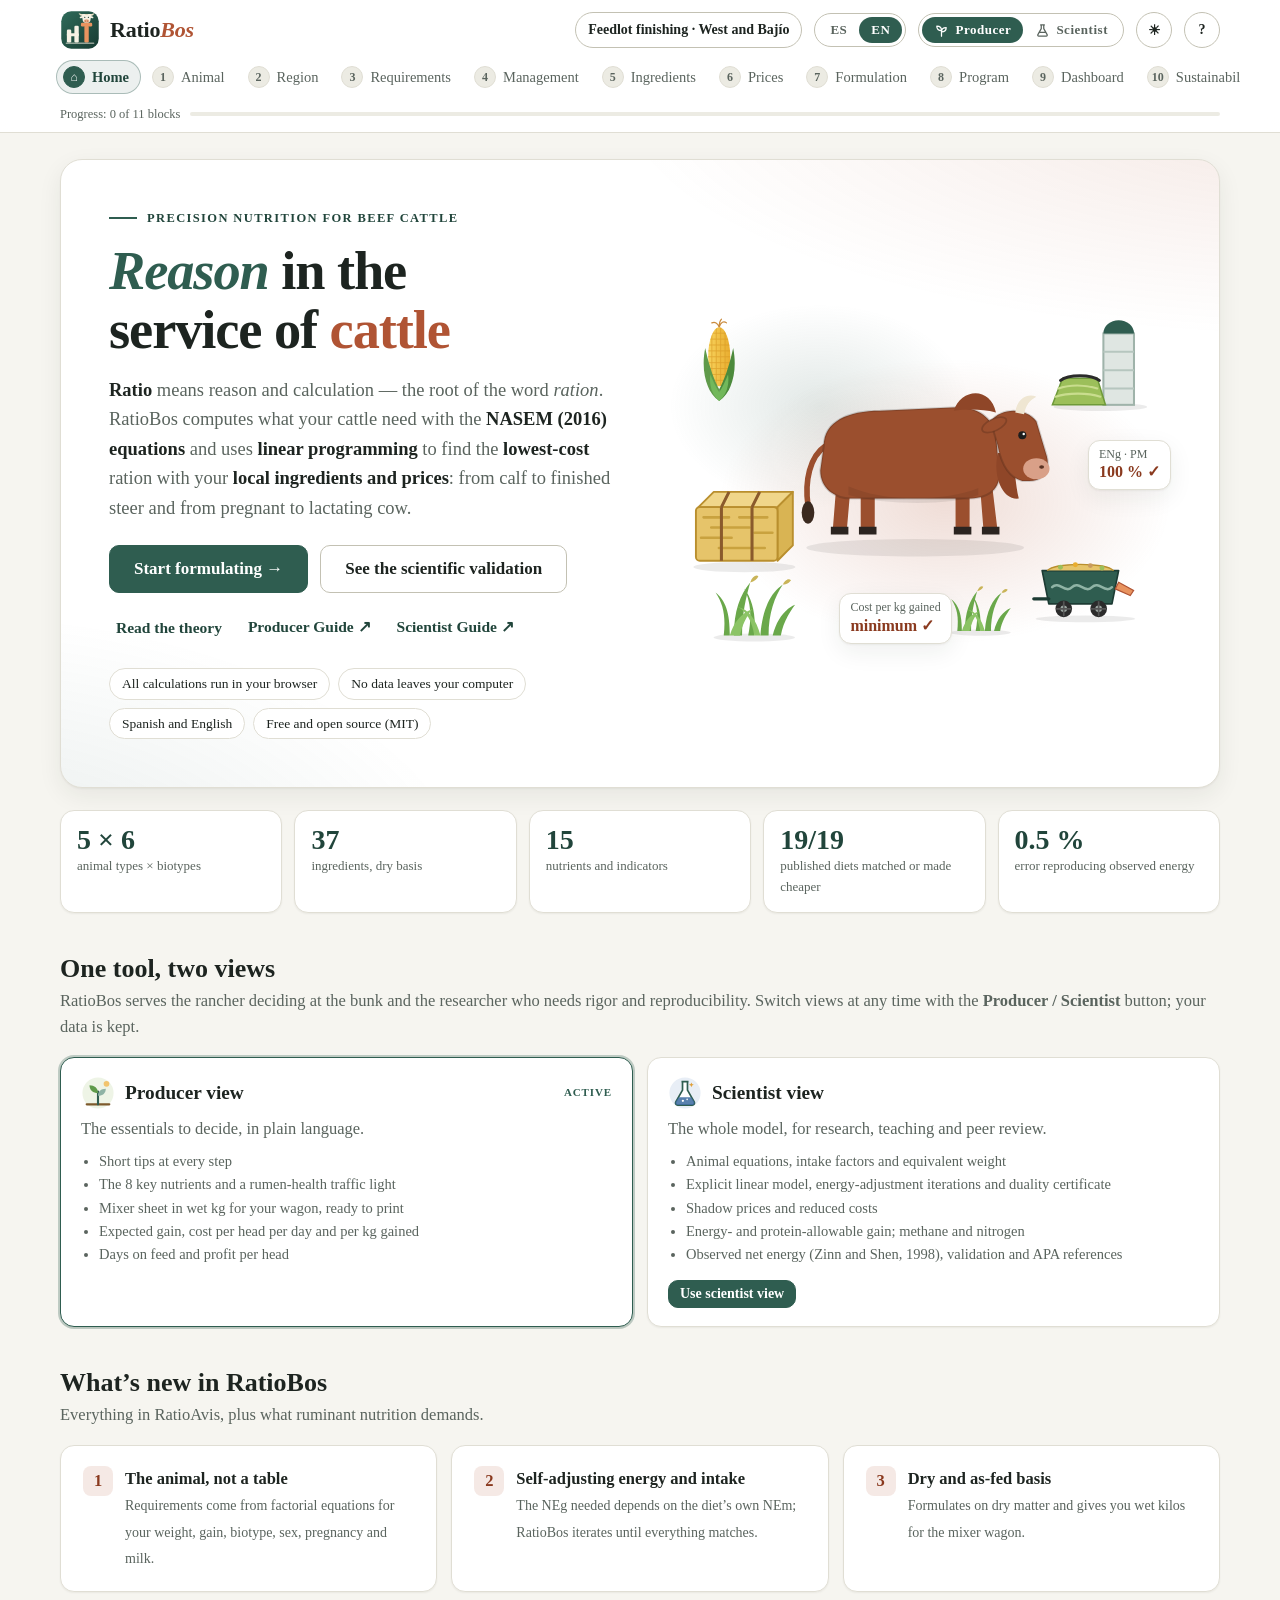
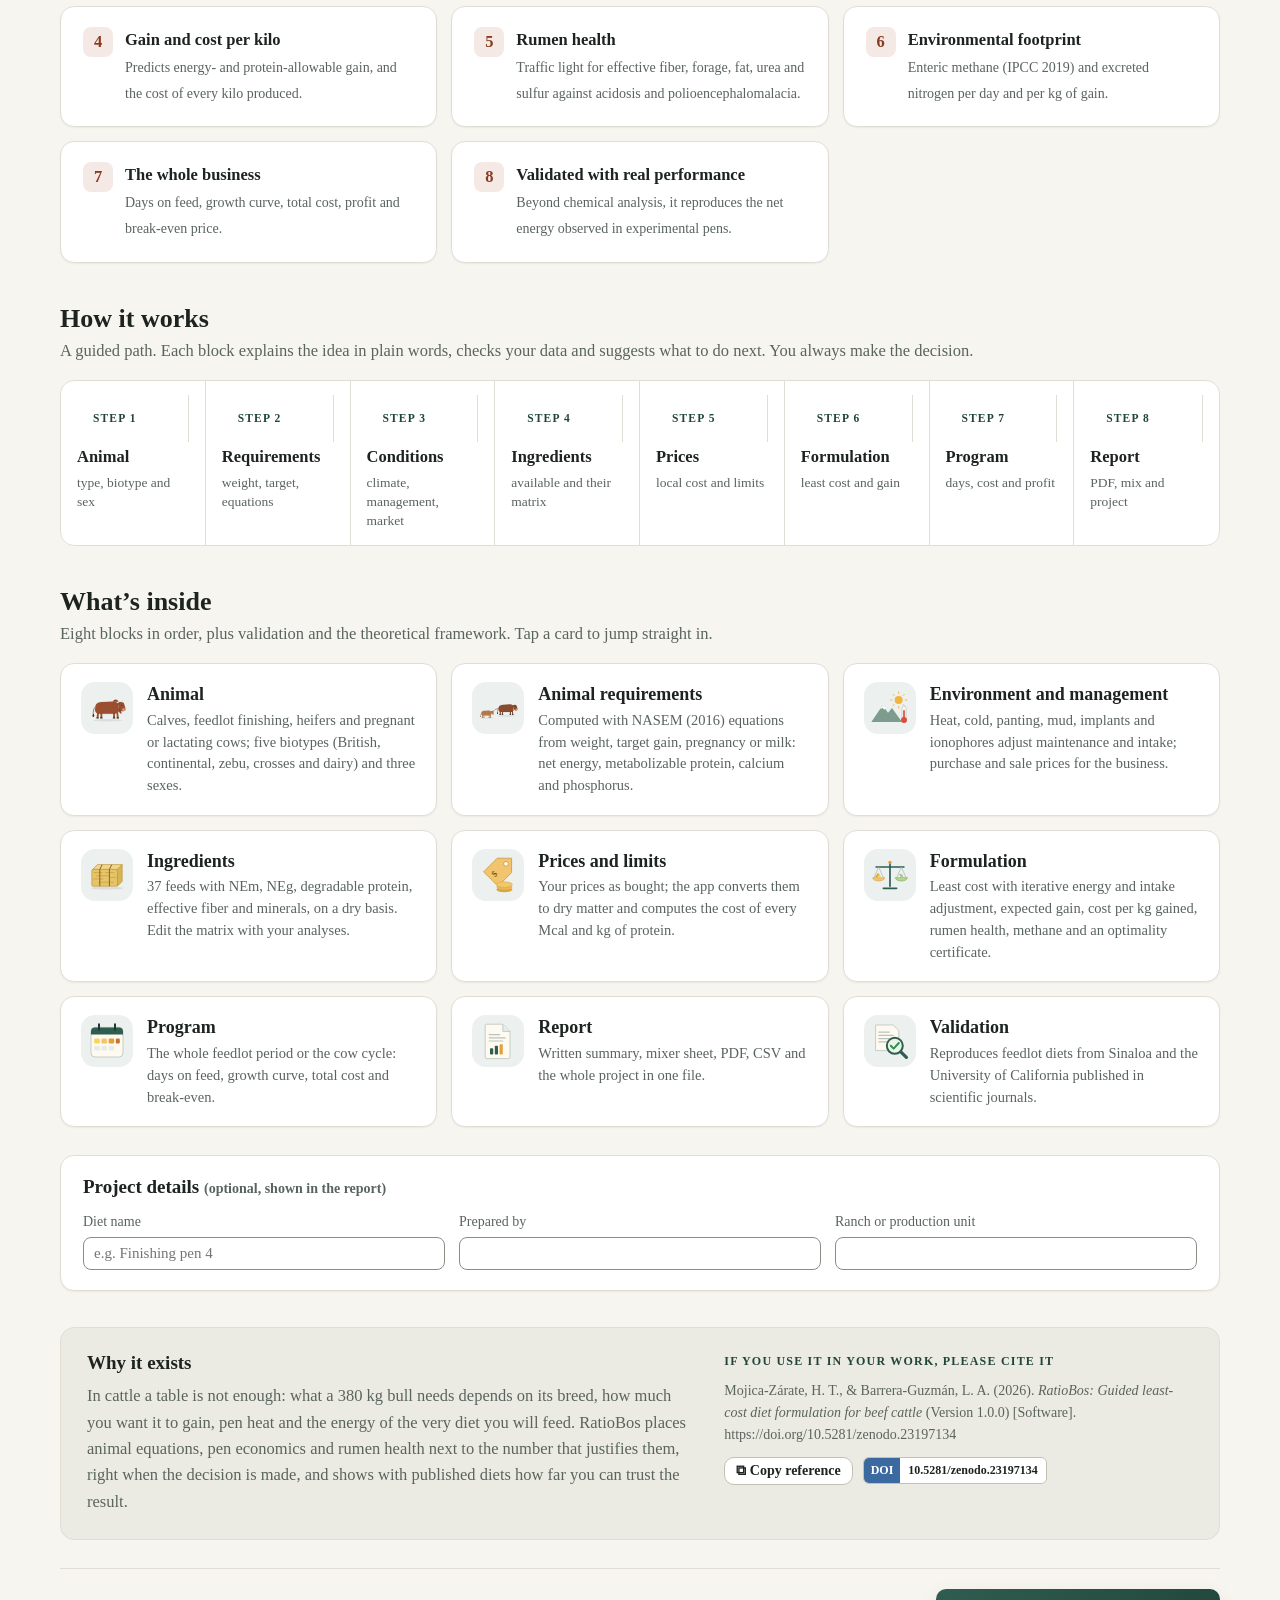
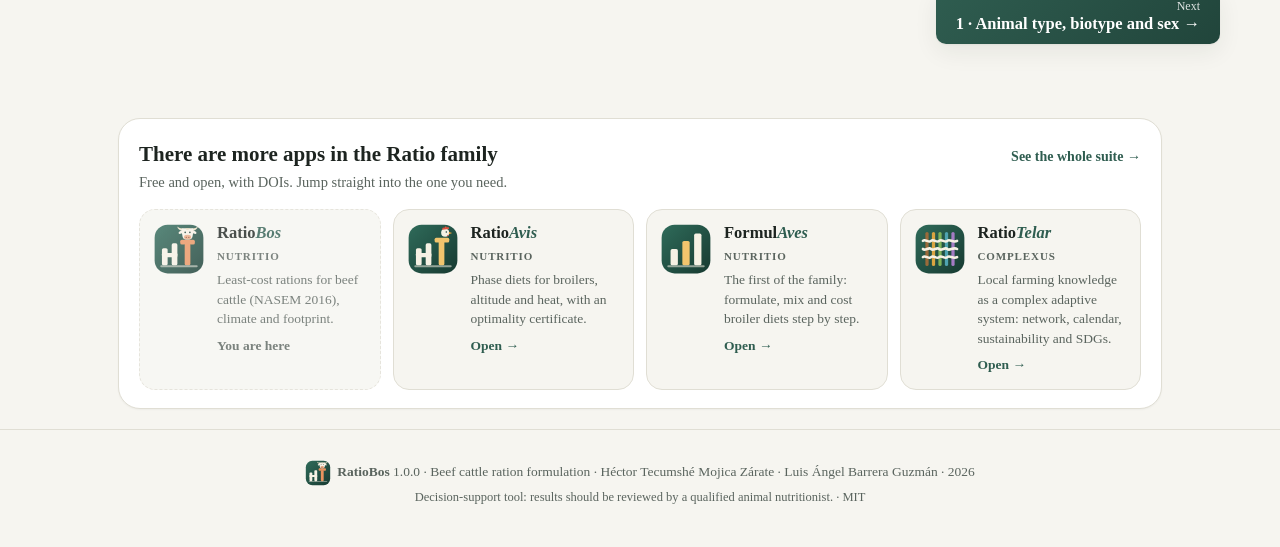
==== commit 0b5cdaf5: "Familia Ratio: al final, enlaces con íconos a las demás aplicaciones de la suite Co-Authored-By: Cla" ====
--- a/index.html
+++ b/index.html
@@ -717,6 +717,35 @@
   <div class="progress no-print"><span id="progTxt"></span><div class="track"><div class="fill" id="progFill"></div></div></div>
 </header>
 <main id="main"></main>
+<!--FAMILIA-->
+<style>
+/* Familia Ratio: enlaces entre las aplicaciones de la suite */
+.familia-ratio{max-width:1080px;margin:34px auto 0;padding:0 18px}
+.familia-ratio .fr-in{border:1px solid var(--border);border-radius:22px;background:var(--card);padding:22px 20px 18px;box-shadow:0 1px 2px rgba(0,0,0,.04)}
+.familia-ratio .fr-cab{display:flex;flex-wrap:wrap;align-items:baseline;justify-content:space-between;gap:6px 16px;margin-bottom:14px}
+.familia-ratio h2{margin:0;font-size:21px;line-height:1.25;color:var(--text)}
+.familia-ratio .fr-sub{margin:4px 0 0;color:var(--muted);font-size:14.5px}
+.familia-ratio .fr-portal{font-size:14px;font-weight:600;color:var(--primary,#2f6b5a);text-decoration:none;white-space:nowrap}
+.familia-ratio .fr-portal:hover{text-decoration:underline}
+.familia-ratio .fr-grid{display:grid;grid-template-columns:repeat(auto-fit,minmax(200px,1fr));gap:12px}
+.familia-ratio .fr-app{position:relative;display:flex;gap:12px;align-items:flex-start;padding:13px;border:1px solid var(--border);border-radius:16px;text-decoration:none;color:var(--text);background:var(--bg);transition:transform .25s,box-shadow .25s,border-color .25s}
+.familia-ratio a.fr-app:hover,.familia-ratio a.fr-app:focus-visible{transform:translateY(-3px);box-shadow:0 10px 24px -14px rgba(0,0,0,.45);border-color:var(--border-strong)}
+.familia-ratio .fr-ico{flex:0 0 52px;width:52px;height:52px;transition:transform .35s}
+.familia-ratio a.fr-app:hover .fr-ico{transform:rotate(-6deg) scale(1.07)}
+.familia-ratio .fr-ico svg{width:100%;height:100%;display:block}
+.familia-ratio .fr-n{display:block;font-weight:700;font-size:16.5px;line-height:1.2}
+.familia-ratio .fr-n i{color:var(--primary,#2f6b5a)}
+.familia-ratio .fr-fam{display:inline-block;margin:3px 0 4px;font-size:11px;letter-spacing:.08em;text-transform:uppercase;color:var(--muted);font-weight:700}
+.familia-ratio .fr-d{display:block;font-size:13.5px;line-height:1.45;color:var(--muted)}
+.familia-ratio .fr-ir{display:block;margin-top:6px;font-size:13.5px;font-weight:700;color:var(--primary,#2f6b5a)}
+.familia-ratio .fr-app.aqui{border-style:dashed;opacity:.8}
+.familia-ratio .fr-app.aqui .fr-ir{color:var(--muted)}
+html[lang="en"] .familia-ratio .fr-es,html:not([lang="en"]) .familia-ratio .fr-en{display:none}
+@media (prefers-reduced-motion:reduce){.familia-ratio .fr-app,.familia-ratio .fr-ico{transition:none}}
+@media print{.familia-ratio{display:none!important}}
+</style>
+<section class="familia-ratio no-print" aria-label="Familia Ratio / Ratio family"><div class="fr-in"><div class="fr-cab"><div><h2><span class="fr-es">Hay más aplicaciones de la familia Ratio</span><span class="fr-en">There are more apps in the Ratio family</span></h2><p class="fr-sub"><span class="fr-es">Libres y gratuitas, con DOI. Entra directamente desde aquí a la que necesites.</span><span class="fr-en">Free and open, with DOIs. Jump straight into the one you need.</span></p></div><a class="fr-portal" href="https://hectortecumshe-ai.github.io/"><span class="fr-es">Ver toda la suite →</span><span class="fr-en">See the whole suite →</span></a></div><div class="fr-grid"><div class="fr-app aqui"><span class="fr-ico"><svg aria-hidden="true" focusable="false" xmlns="http://www.w3.org/2000/svg" viewBox="0 0 64 64"><defs><linearGradient id="frg-ratiobos" x1="0" y1="0" x2="1" y2="1"><stop offset="0" stop-color="#2f6b5a"/><stop offset="1" stop-color="#173a31"/></linearGradient></defs><rect x="2" y="2" width="60" height="60" rx="16" fill="url(#frg-ratiobos)"/><rect x="11" y="31" width="7" height="21" rx="2" fill="#f6f1e4"/><rect x="23" y="25" width="7" height="27" rx="2" fill="#f6f1e4"/><rect x="11" y="37" width="19" height="5" rx="1.5" fill="#f6f1e4"/><rect x="39" y="25" width="7" height="27" rx="2" fill="#e8935f"/><rect x="33.5" y="20.5" width="18" height="6" rx="2" fill="#e8935f"/><path d="M36.6 9.6C33 9.6 30.4 7.6 29.8 4.4c2 1.8 4.5 2.4 7.4 2.2z" fill="#efe3c8"/><path d="M48.4 9.6c3.6 0 6.2-2 6.8-5.2-2 1.8-4.5 2.4-7.4 2.2z" fill="#efe3c8"/><ellipse cx="34.4" cy="11.4" rx="3.1" ry="1.6" transform="rotate(-22 34.4 11.4)" fill="#f6f1e4"/><ellipse cx="50.6" cy="11.4" rx="3.1" ry="1.6" transform="rotate(22 50.6 11.4)" fill="#f6f1e4"/><path d="M37 6.4h11c1.4 0 2.2 1.1 2 2.5l-1.4 8c-.3 2-2 3.4-4 3.4h-4.2c-2 0-3.7-1.4-4-3.4l-1.4-8c-.2-1.4.6-2.5 2-2.5z" fill="#f6f1e4"/><path d="M39.6 6.6c1 2 4.8 2 5.8 0z" fill="#e2d3b0"/><ellipse cx="42.5" cy="17.4" rx="4.4" ry="2.8" fill="#e8a882"/><circle cx="40.9" cy="17.6" r=".75" fill="#7a3b22"/><circle cx="44.1" cy="17.6" r=".75" fill="#7a3b22"/><circle cx="39.6" cy="11.6" r="1" fill="#173a31"/><circle cx="45.4" cy="11.6" r="1" fill="#173a31"/><rect x="9" y="52" width="46" height="2.4" rx="1.2" fill="#f6f1e4" opacity=".55"/></svg></span><span><span class="fr-n">Ratio<i>Bos</i></span><span class="fr-fam">Nutritio</span><span class="fr-d"><span class="fr-es">Raciones de mínimo costo para bovinos de carne (NASEM 2016), clima y huella ambiental.</span><span class="fr-en">Least-cost rations for beef cattle (NASEM 2016), climate and footprint.</span></span><span class="fr-ir"><span class="fr-es">Estás aquí</span><span class="fr-en">You are here</span></span></span></div><a class="fr-app" href="https://hectortecumshe-ai.github.io/RatioAvis/"><span class="fr-ico"><svg aria-hidden="true" focusable="false" xmlns="http://www.w3.org/2000/svg" viewBox="0 0 64 64"><defs><linearGradient id="frg-ratioavis" x1="0" y1="0" x2="1" y2="1"><stop offset="0" stop-color="#2f6b5a"/><stop offset="1" stop-color="#173a31"/></linearGradient></defs><rect x="2" y="2" width="60" height="60" rx="16" fill="url(#frg-ratioavis)"/><rect x="11" y="31" width="7" height="21" rx="2" fill="#f6f1e4"/><rect x="23" y="25" width="7" height="27" rx="2" fill="#f6f1e4"/><rect x="11" y="37" width="19" height="5" rx="1.5" fill="#f6f1e4"/><rect x="39" y="22" width="7" height="30" rx="2" fill="#f2c46d"/><rect x="34" y="18" width="18" height="6" rx="2" fill="#f2c46d"/><circle cx="47" cy="12" r="5" fill="#f6f1e4"/><path d="M43.5 8.2c-.6-2.6 1.6-3.6 2.4-1.8.2-2.4 2.8-2.8 3.2-.4 1-1.8 3.2-.8 2.4 1.4z" fill="#e0533f"/><path d="M51.6 11l4 1.4-4 1.4z" fill="#f2a33a"/><circle cx="48.4" cy="11" r=".95" fill="#173a31"/><path d="M50.8 14.2c.8 2.2-.9 3-1.6 1.2z" fill="#e0533f"/><rect x="9" y="52" width="46" height="2.4" rx="1.2" fill="#f6f1e4" opacity=".55"/></svg></span><span><span class="fr-n">Ratio<i>Avis</i></span><span class="fr-fam">Nutritio</span><span class="fr-d"><span class="fr-es">Dietas por fase para pollo de engorda, altitud y calor, con certificado de optimalidad.</span><span class="fr-en">Phase diets for broilers, altitude and heat, with an optimality certificate.</span></span><span class="fr-ir"><span class="fr-es">Abrir →</span><span class="fr-en">Open →</span></span></span></a><a class="fr-app" href="https://hectortecumshe-ai.github.io/FormulAves/"><span class="fr-ico"><svg aria-hidden="true" focusable="false" xmlns="http://www.w3.org/2000/svg" viewBox="0 0 64 64"><defs><linearGradient id="frg-formulaves" x1="0" y1="0" x2="1" y2="1"><stop offset="0" stop-color="#2f6b5a"/><stop offset="1" stop-color="#173a31"/></linearGradient></defs><rect x="2" y="2" width="60" height="60" rx="16" fill="url(#frg-formulaves)"/><rect x="13" y="32" width="9" height="20" rx="2" fill="#f6f1e4"/><rect x="27.5" y="22" width="9" height="30" rx="2" fill="#f2c46d"/><rect x="42" y="13" width="9" height="39" rx="2" fill="#f6f1e4"/><rect x="9" y="52" width="46" height="2.4" rx="1.2" fill="#f6f1e4" opacity=".55"/></svg></span><span><span class="fr-n">Formul<i>Aves</i></span><span class="fr-fam">Nutritio</span><span class="fr-d"><span class="fr-es">La primera de la familia: formular, mezclar y costear la dieta del pollo paso a paso.</span><span class="fr-en">The first of the family: formulate, mix and cost broiler diets step by step.</span></span><span class="fr-ir"><span class="fr-es">Abrir →</span><span class="fr-en">Open →</span></span></span></a><a class="fr-app" href="https://hectortecumshe-ai.github.io/RatioTelar/"><span class="fr-ico"><svg aria-hidden="true" focusable="false" xmlns="http://www.w3.org/2000/svg" viewBox="0 0 64 64"><defs><linearGradient id="frg-ratiotelar" x1="0" y1="0" x2="1" y2="1"><stop offset="0" stop-color="#2f6b5a"/><stop offset="1" stop-color="#173a31"/></linearGradient></defs><rect x="2" y="2" width="60" height="60" rx="16" fill="url(#frg-ratiotelar)"/><g stroke-width="4" stroke-linecap="round"><path d="M16 13v38" stroke="#9a6a3a"/><path d="M24 13v38" stroke="#d9a441"/><path d="M32 13v38" stroke="#7fb35a"/><path d="M40 13v38" stroke="#4fa3b0"/><path d="M48 13v38" stroke="#a47bc4"/></g><g fill="none" stroke="#f6f1e4" stroke-width="3.2" stroke-linecap="round"><path d="M11 22c3-3 7 3 10 0s7 3 10 0 7 3 10 0 7 3 12 0"/><path d="M11 32c3 3 7-3 10 0s7-3 10 0 7-3 10 0 7-3 12 0"/><path d="M11 42c3-3 7 3 10 0s7 3 10 0 7 3 10 0 7 3 12 0"/></g></svg></span><span><span class="fr-n">Ratio<i>Telar</i></span><span class="fr-fam">Complexus</span><span class="fr-d"><span class="fr-es">El saber agrícola local como sistema complejo adaptativo: red, calendario, sostenibilidad y ODS.</span><span class="fr-en">Local farming knowledge as a complex adaptive system: network, calendar, sustainability and SDGs.</span></span><span class="fr-ir"><span class="fr-es">Abrir →</span><span class="fr-en">Open →</span></span></span></a></div></div></section>
+<!--/FAMILIA-->
 <footer class="pie" id="pie"></footer>
 <div class="toast" id="toast"></div>
 <dialog id="dlgAyuda"></dialog>
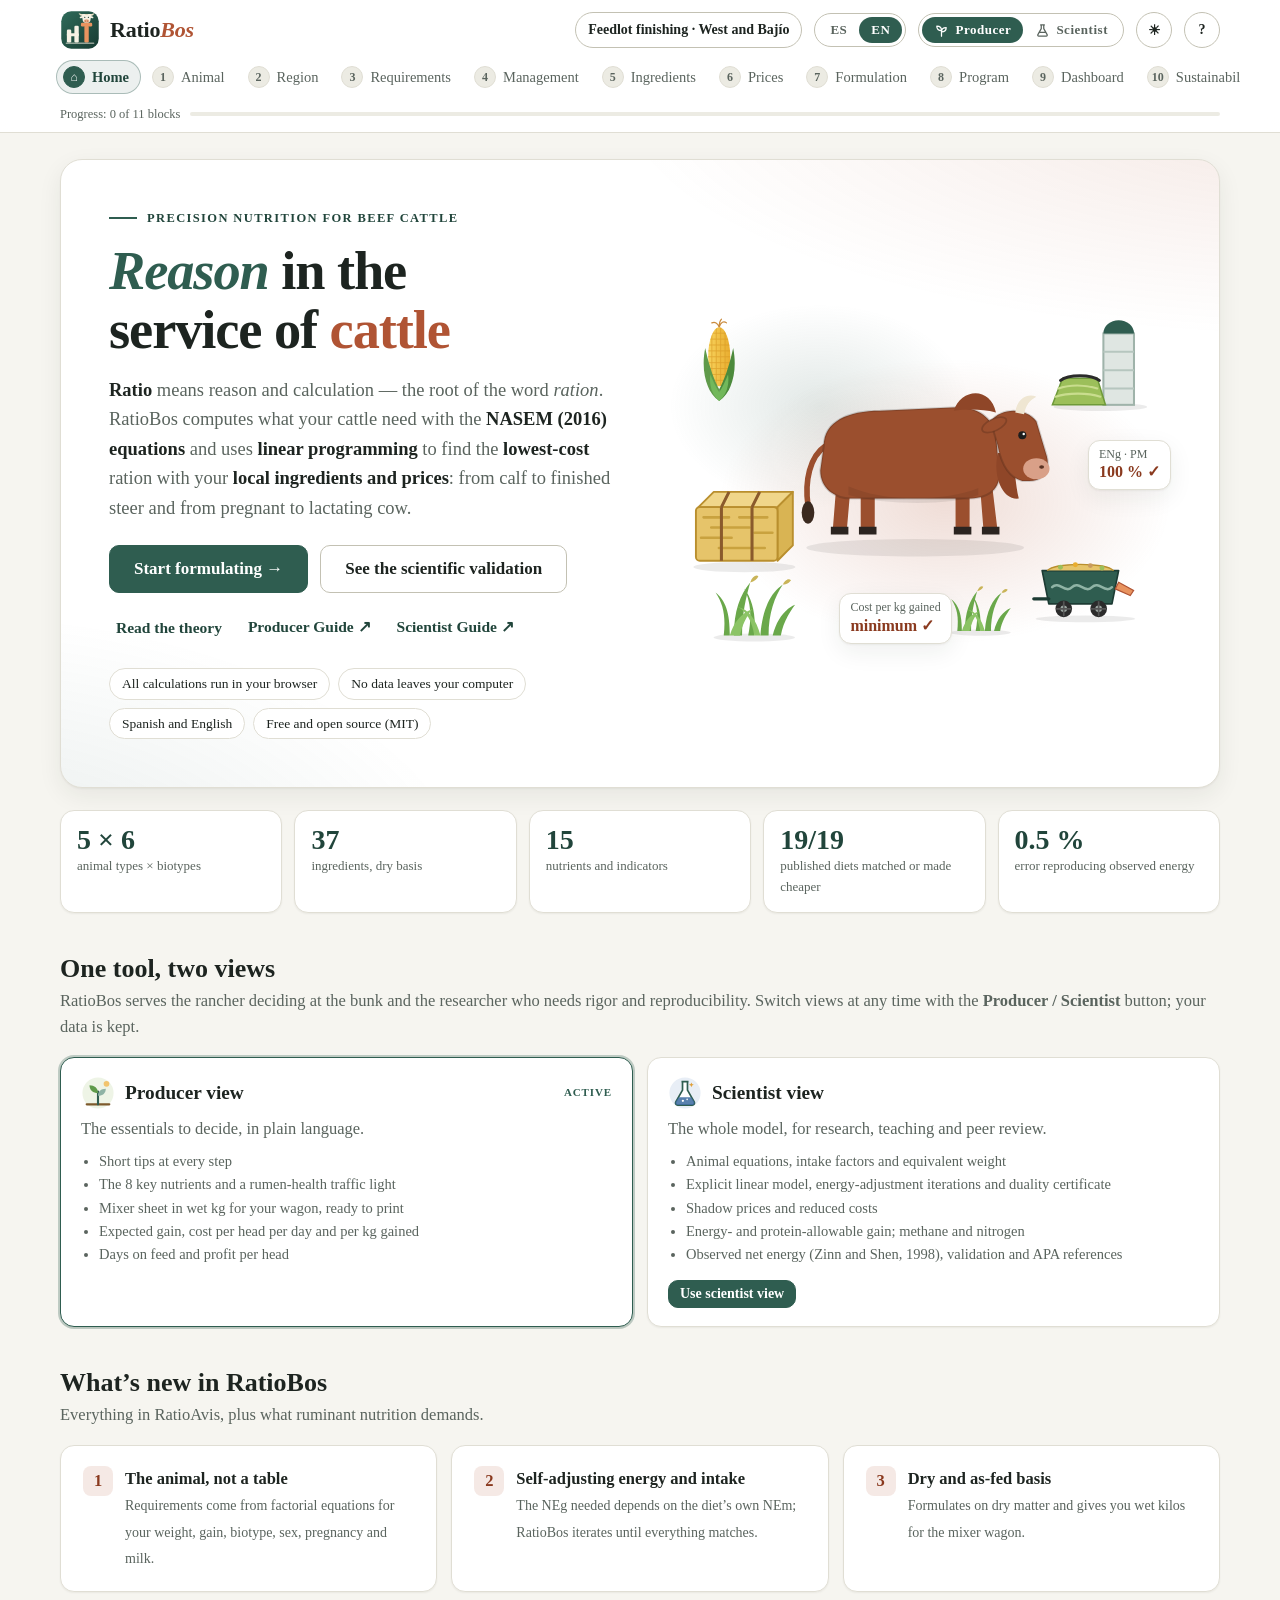
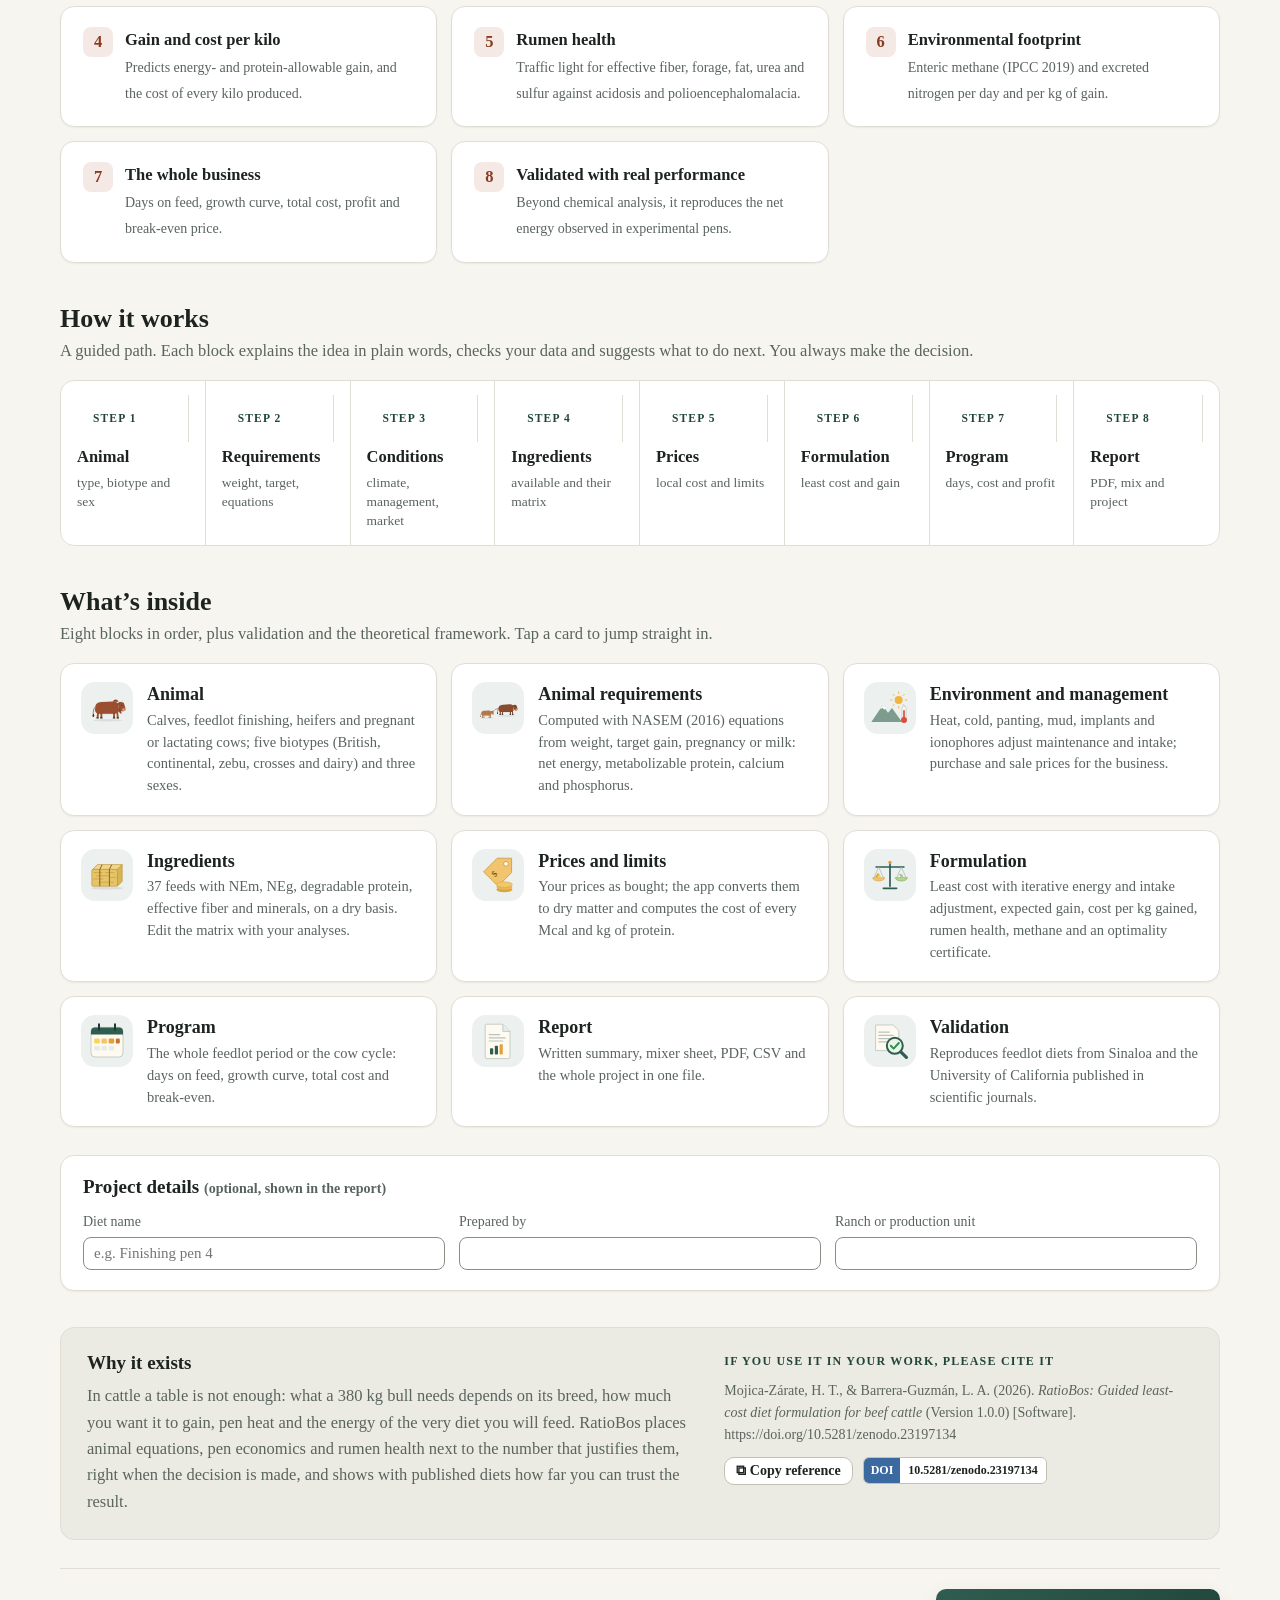
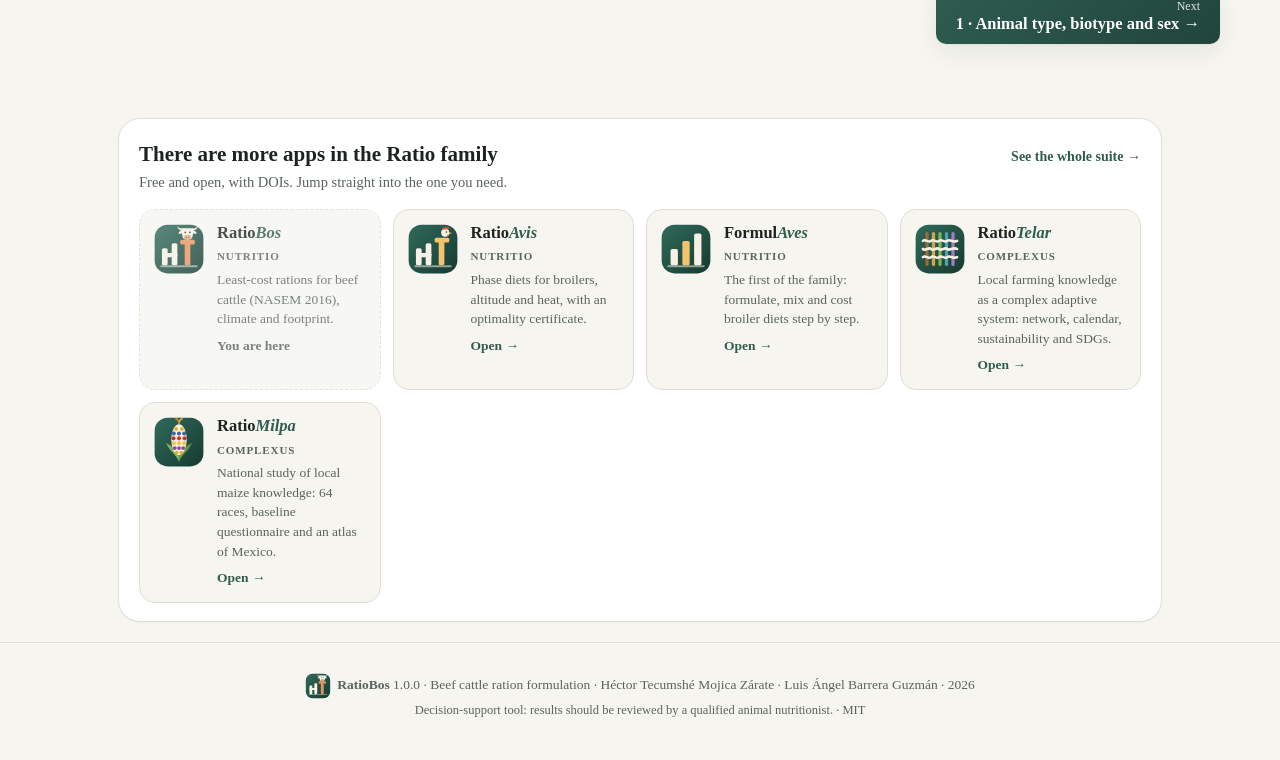
==== commit a90c31fc: "Familia Ratio: enlace e ícono de Ratio Milpa Co-Authored-By: Claude Opus 5.5 <noreply@anthropic.com>" ====
--- a/index.html
+++ b/index.html
@@ -744,7 +744,7 @@
 @media (prefers-reduced-motion:reduce){.familia-ratio .fr-app,.familia-ratio .fr-ico{transition:none}}
 @media print{.familia-ratio{display:none!important}}
 </style>
-<section class="familia-ratio no-print" aria-label="Familia Ratio / Ratio family"><div class="fr-in"><div class="fr-cab"><div><h2><span class="fr-es">Hay más aplicaciones de la familia Ratio</span><span class="fr-en">There are more apps in the Ratio family</span></h2><p class="fr-sub"><span class="fr-es">Libres y gratuitas, con DOI. Entra directamente desde aquí a la que necesites.</span><span class="fr-en">Free and open, with DOIs. Jump straight into the one you need.</span></p></div><a class="fr-portal" href="https://hectortecumshe-ai.github.io/"><span class="fr-es">Ver toda la suite →</span><span class="fr-en">See the whole suite →</span></a></div><div class="fr-grid"><div class="fr-app aqui"><span class="fr-ico"><svg aria-hidden="true" focusable="false" xmlns="http://www.w3.org/2000/svg" viewBox="0 0 64 64"><defs><linearGradient id="frg-ratiobos" x1="0" y1="0" x2="1" y2="1"><stop offset="0" stop-color="#2f6b5a"/><stop offset="1" stop-color="#173a31"/></linearGradient></defs><rect x="2" y="2" width="60" height="60" rx="16" fill="url(#frg-ratiobos)"/><rect x="11" y="31" width="7" height="21" rx="2" fill="#f6f1e4"/><rect x="23" y="25" width="7" height="27" rx="2" fill="#f6f1e4"/><rect x="11" y="37" width="19" height="5" rx="1.5" fill="#f6f1e4"/><rect x="39" y="25" width="7" height="27" rx="2" fill="#e8935f"/><rect x="33.5" y="20.5" width="18" height="6" rx="2" fill="#e8935f"/><path d="M36.6 9.6C33 9.6 30.4 7.6 29.8 4.4c2 1.8 4.5 2.4 7.4 2.2z" fill="#efe3c8"/><path d="M48.4 9.6c3.6 0 6.2-2 6.8-5.2-2 1.8-4.5 2.4-7.4 2.2z" fill="#efe3c8"/><ellipse cx="34.4" cy="11.4" rx="3.1" ry="1.6" transform="rotate(-22 34.4 11.4)" fill="#f6f1e4"/><ellipse cx="50.6" cy="11.4" rx="3.1" ry="1.6" transform="rotate(22 50.6 11.4)" fill="#f6f1e4"/><path d="M37 6.4h11c1.4 0 2.2 1.1 2 2.5l-1.4 8c-.3 2-2 3.4-4 3.4h-4.2c-2 0-3.7-1.4-4-3.4l-1.4-8c-.2-1.4.6-2.5 2-2.5z" fill="#f6f1e4"/><path d="M39.6 6.6c1 2 4.8 2 5.8 0z" fill="#e2d3b0"/><ellipse cx="42.5" cy="17.4" rx="4.4" ry="2.8" fill="#e8a882"/><circle cx="40.9" cy="17.6" r=".75" fill="#7a3b22"/><circle cx="44.1" cy="17.6" r=".75" fill="#7a3b22"/><circle cx="39.6" cy="11.6" r="1" fill="#173a31"/><circle cx="45.4" cy="11.6" r="1" fill="#173a31"/><rect x="9" y="52" width="46" height="2.4" rx="1.2" fill="#f6f1e4" opacity=".55"/></svg></span><span><span class="fr-n">Ratio<i>Bos</i></span><span class="fr-fam">Nutritio</span><span class="fr-d"><span class="fr-es">Raciones de mínimo costo para bovinos de carne (NASEM 2016), clima y huella ambiental.</span><span class="fr-en">Least-cost rations for beef cattle (NASEM 2016), climate and footprint.</span></span><span class="fr-ir"><span class="fr-es">Estás aquí</span><span class="fr-en">You are here</span></span></span></div><a class="fr-app" href="https://hectortecumshe-ai.github.io/RatioAvis/"><span class="fr-ico"><svg aria-hidden="true" focusable="false" xmlns="http://www.w3.org/2000/svg" viewBox="0 0 64 64"><defs><linearGradient id="frg-ratioavis" x1="0" y1="0" x2="1" y2="1"><stop offset="0" stop-color="#2f6b5a"/><stop offset="1" stop-color="#173a31"/></linearGradient></defs><rect x="2" y="2" width="60" height="60" rx="16" fill="url(#frg-ratioavis)"/><rect x="11" y="31" width="7" height="21" rx="2" fill="#f6f1e4"/><rect x="23" y="25" width="7" height="27" rx="2" fill="#f6f1e4"/><rect x="11" y="37" width="19" height="5" rx="1.5" fill="#f6f1e4"/><rect x="39" y="22" width="7" height="30" rx="2" fill="#f2c46d"/><rect x="34" y="18" width="18" height="6" rx="2" fill="#f2c46d"/><circle cx="47" cy="12" r="5" fill="#f6f1e4"/><path d="M43.5 8.2c-.6-2.6 1.6-3.6 2.4-1.8.2-2.4 2.8-2.8 3.2-.4 1-1.8 3.2-.8 2.4 1.4z" fill="#e0533f"/><path d="M51.6 11l4 1.4-4 1.4z" fill="#f2a33a"/><circle cx="48.4" cy="11" r=".95" fill="#173a31"/><path d="M50.8 14.2c.8 2.2-.9 3-1.6 1.2z" fill="#e0533f"/><rect x="9" y="52" width="46" height="2.4" rx="1.2" fill="#f6f1e4" opacity=".55"/></svg></span><span><span class="fr-n">Ratio<i>Avis</i></span><span class="fr-fam">Nutritio</span><span class="fr-d"><span class="fr-es">Dietas por fase para pollo de engorda, altitud y calor, con certificado de optimalidad.</span><span class="fr-en">Phase diets for broilers, altitude and heat, with an optimality certificate.</span></span><span class="fr-ir"><span class="fr-es">Abrir →</span><span class="fr-en">Open →</span></span></span></a><a class="fr-app" href="https://hectortecumshe-ai.github.io/FormulAves/"><span class="fr-ico"><svg aria-hidden="true" focusable="false" xmlns="http://www.w3.org/2000/svg" viewBox="0 0 64 64"><defs><linearGradient id="frg-formulaves" x1="0" y1="0" x2="1" y2="1"><stop offset="0" stop-color="#2f6b5a"/><stop offset="1" stop-color="#173a31"/></linearGradient></defs><rect x="2" y="2" width="60" height="60" rx="16" fill="url(#frg-formulaves)"/><rect x="13" y="32" width="9" height="20" rx="2" fill="#f6f1e4"/><rect x="27.5" y="22" width="9" height="30" rx="2" fill="#f2c46d"/><rect x="42" y="13" width="9" height="39" rx="2" fill="#f6f1e4"/><rect x="9" y="52" width="46" height="2.4" rx="1.2" fill="#f6f1e4" opacity=".55"/></svg></span><span><span class="fr-n">Formul<i>Aves</i></span><span class="fr-fam">Nutritio</span><span class="fr-d"><span class="fr-es">La primera de la familia: formular, mezclar y costear la dieta del pollo paso a paso.</span><span class="fr-en">The first of the family: formulate, mix and cost broiler diets step by step.</span></span><span class="fr-ir"><span class="fr-es">Abrir →</span><span class="fr-en">Open →</span></span></span></a><a class="fr-app" href="https://hectortecumshe-ai.github.io/RatioTelar/"><span class="fr-ico"><svg aria-hidden="true" focusable="false" xmlns="http://www.w3.org/2000/svg" viewBox="0 0 64 64"><defs><linearGradient id="frg-ratiotelar" x1="0" y1="0" x2="1" y2="1"><stop offset="0" stop-color="#2f6b5a"/><stop offset="1" stop-color="#173a31"/></linearGradient></defs><rect x="2" y="2" width="60" height="60" rx="16" fill="url(#frg-ratiotelar)"/><g stroke-width="4" stroke-linecap="round"><path d="M16 13v38" stroke="#9a6a3a"/><path d="M24 13v38" stroke="#d9a441"/><path d="M32 13v38" stroke="#7fb35a"/><path d="M40 13v38" stroke="#4fa3b0"/><path d="M48 13v38" stroke="#a47bc4"/></g><g fill="none" stroke="#f6f1e4" stroke-width="3.2" stroke-linecap="round"><path d="M11 22c3-3 7 3 10 0s7 3 10 0 7 3 10 0 7 3 12 0"/><path d="M11 32c3 3 7-3 10 0s7-3 10 0 7-3 10 0 7-3 12 0"/><path d="M11 42c3-3 7 3 10 0s7 3 10 0 7 3 10 0 7 3 12 0"/></g></svg></span><span><span class="fr-n">Ratio<i>Telar</i></span><span class="fr-fam">Complexus</span><span class="fr-d"><span class="fr-es">El saber agrícola local como sistema complejo adaptativo: red, calendario, sostenibilidad y ODS.</span><span class="fr-en">Local farming knowledge as a complex adaptive system: network, calendar, sustainability and SDGs.</span></span><span class="fr-ir"><span class="fr-es">Abrir →</span><span class="fr-en">Open →</span></span></span></a></div></div></section>
+<section class="familia-ratio no-print" aria-label="Familia Ratio / Ratio family"><div class="fr-in"><div class="fr-cab"><div><h2><span class="fr-es">Hay más aplicaciones de la familia Ratio</span><span class="fr-en">There are more apps in the Ratio family</span></h2><p class="fr-sub"><span class="fr-es">Libres y gratuitas, con DOI. Entra directamente desde aquí a la que necesites.</span><span class="fr-en">Free and open, with DOIs. Jump straight into the one you need.</span></p></div><a class="fr-portal" href="https://hectortecumshe-ai.github.io/"><span class="fr-es">Ver toda la suite →</span><span class="fr-en">See the whole suite →</span></a></div><div class="fr-grid"><div class="fr-app aqui"><span class="fr-ico"><svg aria-hidden="true" focusable="false" xmlns="http://www.w3.org/2000/svg" viewBox="0 0 64 64"><defs><linearGradient id="frg-ratiobos" x1="0" y1="0" x2="1" y2="1"><stop offset="0" stop-color="#2f6b5a"/><stop offset="1" stop-color="#173a31"/></linearGradient></defs><rect x="2" y="2" width="60" height="60" rx="16" fill="url(#frg-ratiobos)"/><rect x="11" y="31" width="7" height="21" rx="2" fill="#f6f1e4"/><rect x="23" y="25" width="7" height="27" rx="2" fill="#f6f1e4"/><rect x="11" y="37" width="19" height="5" rx="1.5" fill="#f6f1e4"/><rect x="39" y="25" width="7" height="27" rx="2" fill="#e8935f"/><rect x="33.5" y="20.5" width="18" height="6" rx="2" fill="#e8935f"/><path d="M36.6 9.6C33 9.6 30.4 7.6 29.8 4.4c2 1.8 4.5 2.4 7.4 2.2z" fill="#efe3c8"/><path d="M48.4 9.6c3.6 0 6.2-2 6.8-5.2-2 1.8-4.5 2.4-7.4 2.2z" fill="#efe3c8"/><ellipse cx="34.4" cy="11.4" rx="3.1" ry="1.6" transform="rotate(-22 34.4 11.4)" fill="#f6f1e4"/><ellipse cx="50.6" cy="11.4" rx="3.1" ry="1.6" transform="rotate(22 50.6 11.4)" fill="#f6f1e4"/><path d="M37 6.4h11c1.4 0 2.2 1.1 2 2.5l-1.4 8c-.3 2-2 3.4-4 3.4h-4.2c-2 0-3.7-1.4-4-3.4l-1.4-8c-.2-1.4.6-2.5 2-2.5z" fill="#f6f1e4"/><path d="M39.6 6.6c1 2 4.8 2 5.8 0z" fill="#e2d3b0"/><ellipse cx="42.5" cy="17.4" rx="4.4" ry="2.8" fill="#e8a882"/><circle cx="40.9" cy="17.6" r=".75" fill="#7a3b22"/><circle cx="44.1" cy="17.6" r=".75" fill="#7a3b22"/><circle cx="39.6" cy="11.6" r="1" fill="#173a31"/><circle cx="45.4" cy="11.6" r="1" fill="#173a31"/><rect x="9" y="52" width="46" height="2.4" rx="1.2" fill="#f6f1e4" opacity=".55"/></svg></span><span><span class="fr-n">Ratio<i>Bos</i></span><span class="fr-fam">Nutritio</span><span class="fr-d"><span class="fr-es">Raciones de mínimo costo para bovinos de carne (NASEM 2016), clima y huella ambiental.</span><span class="fr-en">Least-cost rations for beef cattle (NASEM 2016), climate and footprint.</span></span><span class="fr-ir"><span class="fr-es">Estás aquí</span><span class="fr-en">You are here</span></span></span></div><a class="fr-app" href="https://hectortecumshe-ai.github.io/RatioAvis/"><span class="fr-ico"><svg aria-hidden="true" focusable="false" xmlns="http://www.w3.org/2000/svg" viewBox="0 0 64 64"><defs><linearGradient id="frg-ratioavis" x1="0" y1="0" x2="1" y2="1"><stop offset="0" stop-color="#2f6b5a"/><stop offset="1" stop-color="#173a31"/></linearGradient></defs><rect x="2" y="2" width="60" height="60" rx="16" fill="url(#frg-ratioavis)"/><rect x="11" y="31" width="7" height="21" rx="2" fill="#f6f1e4"/><rect x="23" y="25" width="7" height="27" rx="2" fill="#f6f1e4"/><rect x="11" y="37" width="19" height="5" rx="1.5" fill="#f6f1e4"/><rect x="39" y="22" width="7" height="30" rx="2" fill="#f2c46d"/><rect x="34" y="18" width="18" height="6" rx="2" fill="#f2c46d"/><circle cx="47" cy="12" r="5" fill="#f6f1e4"/><path d="M43.5 8.2c-.6-2.6 1.6-3.6 2.4-1.8.2-2.4 2.8-2.8 3.2-.4 1-1.8 3.2-.8 2.4 1.4z" fill="#e0533f"/><path d="M51.6 11l4 1.4-4 1.4z" fill="#f2a33a"/><circle cx="48.4" cy="11" r=".95" fill="#173a31"/><path d="M50.8 14.2c.8 2.2-.9 3-1.6 1.2z" fill="#e0533f"/><rect x="9" y="52" width="46" height="2.4" rx="1.2" fill="#f6f1e4" opacity=".55"/></svg></span><span><span class="fr-n">Ratio<i>Avis</i></span><span class="fr-fam">Nutritio</span><span class="fr-d"><span class="fr-es">Dietas por fase para pollo de engorda, altitud y calor, con certificado de optimalidad.</span><span class="fr-en">Phase diets for broilers, altitude and heat, with an optimality certificate.</span></span><span class="fr-ir"><span class="fr-es">Abrir →</span><span class="fr-en">Open →</span></span></span></a><a class="fr-app" href="https://hectortecumshe-ai.github.io/FormulAves/"><span class="fr-ico"><svg aria-hidden="true" focusable="false" xmlns="http://www.w3.org/2000/svg" viewBox="0 0 64 64"><defs><linearGradient id="frg-formulaves" x1="0" y1="0" x2="1" y2="1"><stop offset="0" stop-color="#2f6b5a"/><stop offset="1" stop-color="#173a31"/></linearGradient></defs><rect x="2" y="2" width="60" height="60" rx="16" fill="url(#frg-formulaves)"/><rect x="13" y="32" width="9" height="20" rx="2" fill="#f6f1e4"/><rect x="27.5" y="22" width="9" height="30" rx="2" fill="#f2c46d"/><rect x="42" y="13" width="9" height="39" rx="2" fill="#f6f1e4"/><rect x="9" y="52" width="46" height="2.4" rx="1.2" fill="#f6f1e4" opacity=".55"/></svg></span><span><span class="fr-n">Formul<i>Aves</i></span><span class="fr-fam">Nutritio</span><span class="fr-d"><span class="fr-es">La primera de la familia: formular, mezclar y costear la dieta del pollo paso a paso.</span><span class="fr-en">The first of the family: formulate, mix and cost broiler diets step by step.</span></span><span class="fr-ir"><span class="fr-es">Abrir →</span><span class="fr-en">Open →</span></span></span></a><a class="fr-app" href="https://hectortecumshe-ai.github.io/RatioTelar/"><span class="fr-ico"><svg aria-hidden="true" focusable="false" xmlns="http://www.w3.org/2000/svg" viewBox="0 0 64 64"><defs><linearGradient id="frg-ratiotelar" x1="0" y1="0" x2="1" y2="1"><stop offset="0" stop-color="#2f6b5a"/><stop offset="1" stop-color="#173a31"/></linearGradient></defs><rect x="2" y="2" width="60" height="60" rx="16" fill="url(#frg-ratiotelar)"/><g stroke-width="4" stroke-linecap="round"><path d="M16 13v38" stroke="#9a6a3a"/><path d="M24 13v38" stroke="#d9a441"/><path d="M32 13v38" stroke="#7fb35a"/><path d="M40 13v38" stroke="#4fa3b0"/><path d="M48 13v38" stroke="#a47bc4"/></g><g fill="none" stroke="#f6f1e4" stroke-width="3.2" stroke-linecap="round"><path d="M11 22c3-3 7 3 10 0s7 3 10 0 7 3 10 0 7 3 12 0"/><path d="M11 32c3 3 7-3 10 0s7-3 10 0 7-3 10 0 7-3 12 0"/><path d="M11 42c3-3 7 3 10 0s7 3 10 0 7 3 10 0 7 3 12 0"/></g></svg></span><span><span class="fr-n">Ratio<i>Telar</i></span><span class="fr-fam">Complexus</span><span class="fr-d"><span class="fr-es">El saber agrícola local como sistema complejo adaptativo: red, calendario, sostenibilidad y ODS.</span><span class="fr-en">Local farming knowledge as a complex adaptive system: network, calendar, sustainability and SDGs.</span></span><span class="fr-ir"><span class="fr-es">Abrir →</span><span class="fr-en">Open →</span></span></span></a><a class="fr-app" href="https://hectortecumshe-ai.github.io/RatioMilpa/"><span class="fr-ico"><svg aria-hidden="true" focusable="false" xmlns="http://www.w3.org/2000/svg" viewBox="0 0 64 64"><defs><linearGradient id="frg-ratiomilpa" x1="0" y1="0" x2="1" y2="1"><stop offset="0" stop-color="#2f6b5a"/><stop offset="1" stop-color="#173a31"/></linearGradient></defs><rect x="2" y="2" width="60" height="60" rx="16" fill="url(#frg-ratiomilpa)"/><path d="M32 57c-2-9-12-13-16-24 6 4 12 7 16 14" fill="#7fb35a"/><path d="M32 57c2-9 12-13 16-24-6 4-12 7-16 14" fill="#5f9a46"/><ellipse cx="32" cy="29" rx="9.5" ry="19" fill="#f6f1e4"/><g><circle cx="28.4" cy="16" r="2.4" fill="#e9ad2f"/><circle cx="35.6" cy="16" r="2.4" fill="#e9ad2f"/><circle cx="25.6" cy="21.5" r="2.5" fill="#3f63a8"/><circle cx="32" cy="21.5" r="2.5" fill="#3f63a8"/><circle cx="38.4" cy="21.5" r="2.5" fill="#3f63a8"/><circle cx="25.2" cy="27.5" r="2.5" fill="#c2372d"/><circle cx="32" cy="27.5" r="2.5" fill="#c2372d"/><circle cx="38.8" cy="27.5" r="2.5" fill="#c2372d"/><circle cx="25.6" cy="33.5" r="2.5" fill="#f2c14e"/><circle cx="32" cy="33.5" r="2.5" fill="#f2c14e"/><circle cx="38.4" cy="33.5" r="2.5" fill="#f2c14e"/><circle cx="26.8" cy="39.5" r="2.4" fill="#8a4a9a"/><circle cx="32" cy="39.5" r="2.4" fill="#8a4a9a"/><circle cx="37.2" cy="39.5" r="2.4" fill="#8a4a9a"/><circle cx="29.2" cy="45" r="2.2" fill="#e9ad2f"/><circle cx="34.8" cy="45" r="2.2" fill="#e9ad2f"/></g><path d="M32 9c0-3 2-5 4-6" stroke="#d9a441" stroke-width="2" fill="none" stroke-linecap="round"/><path d="M32 9c0-3-2-5-4-6" stroke="#c98b21" stroke-width="2" fill="none" stroke-linecap="round"/></svg></span><span><span class="fr-n">Ratio<i>Milpa</i></span><span class="fr-fam">Complexus</span><span class="fr-d"><span class="fr-es">Estudio nacional del conocimiento local del maíz: 64 razas, cuestionario base y atlas de México.</span><span class="fr-en">National study of local maize knowledge: 64 races, baseline questionnaire and an atlas of Mexico.</span></span><span class="fr-ir"><span class="fr-es">Abrir →</span><span class="fr-en">Open →</span></span></span></a></div></div></section>
 <!--/FAMILIA-->
 <footer class="pie" id="pie"></footer>
 <div class="toast" id="toast"></div>
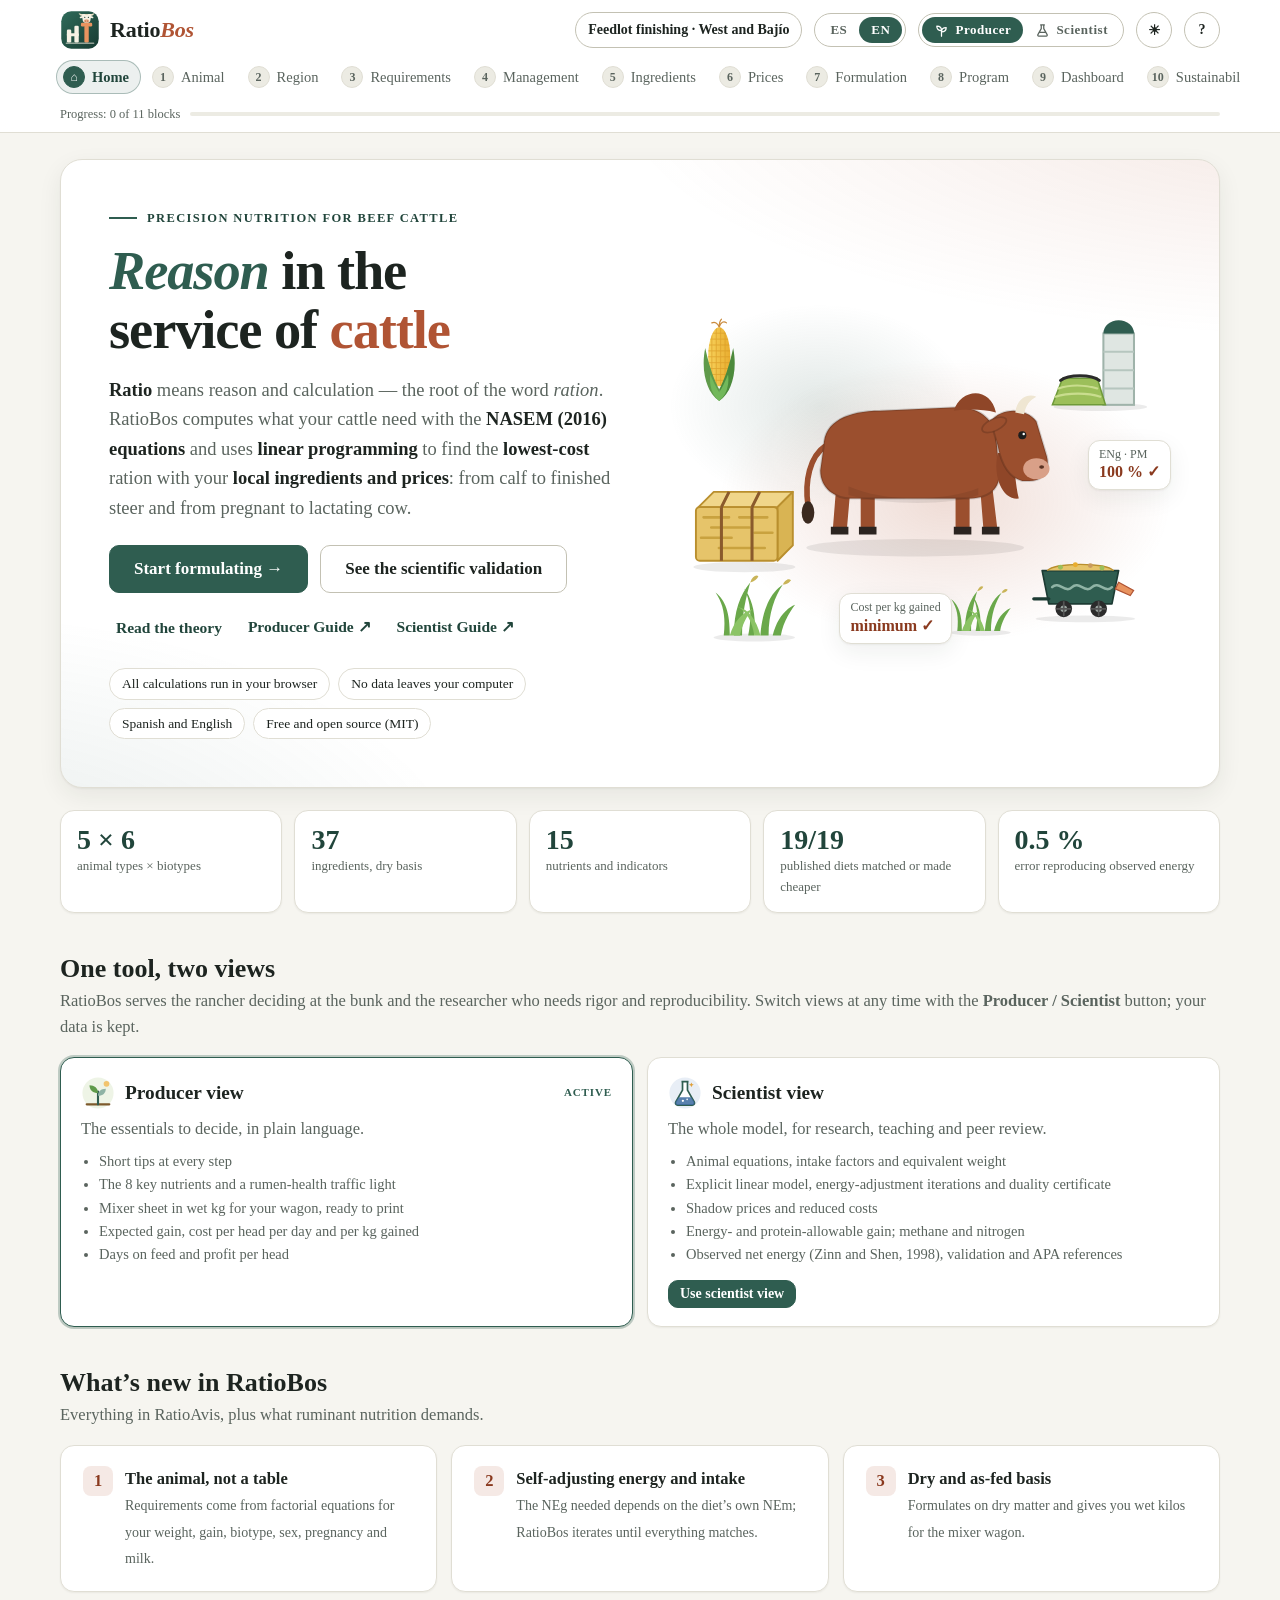
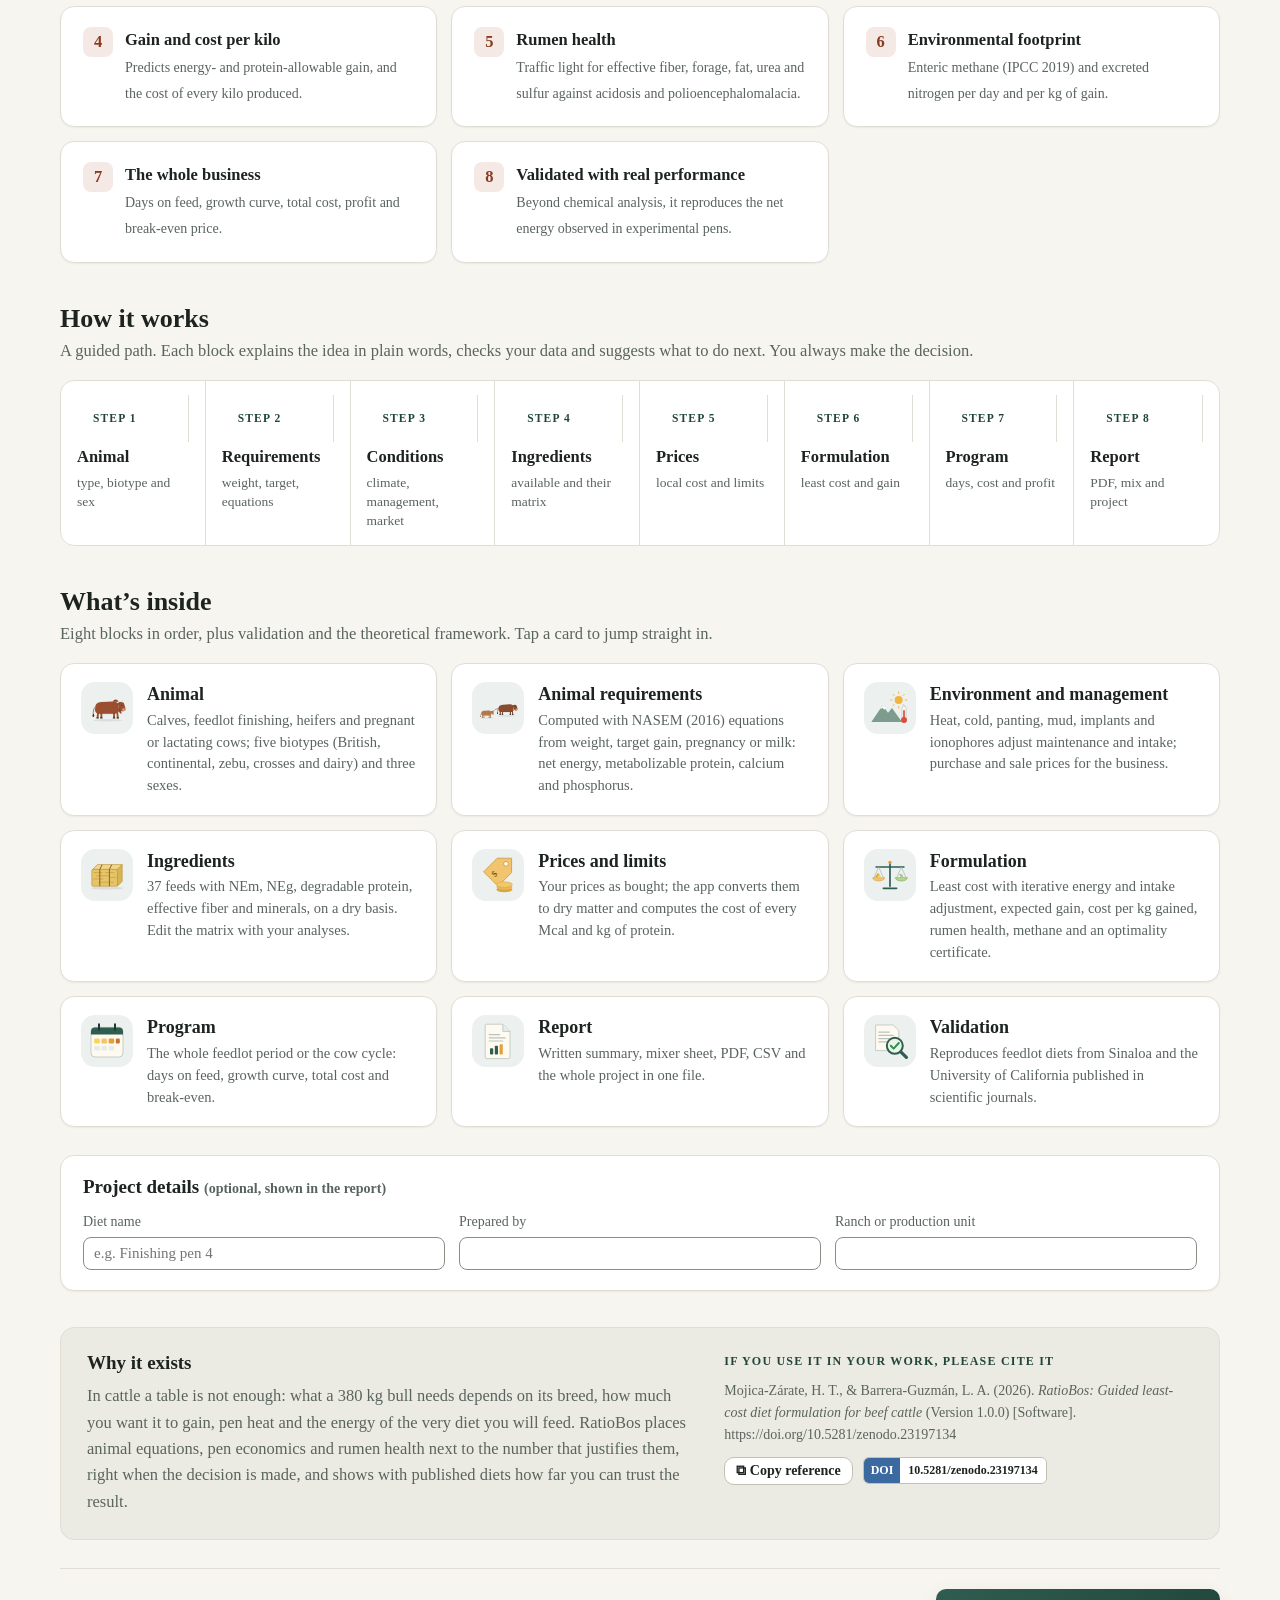
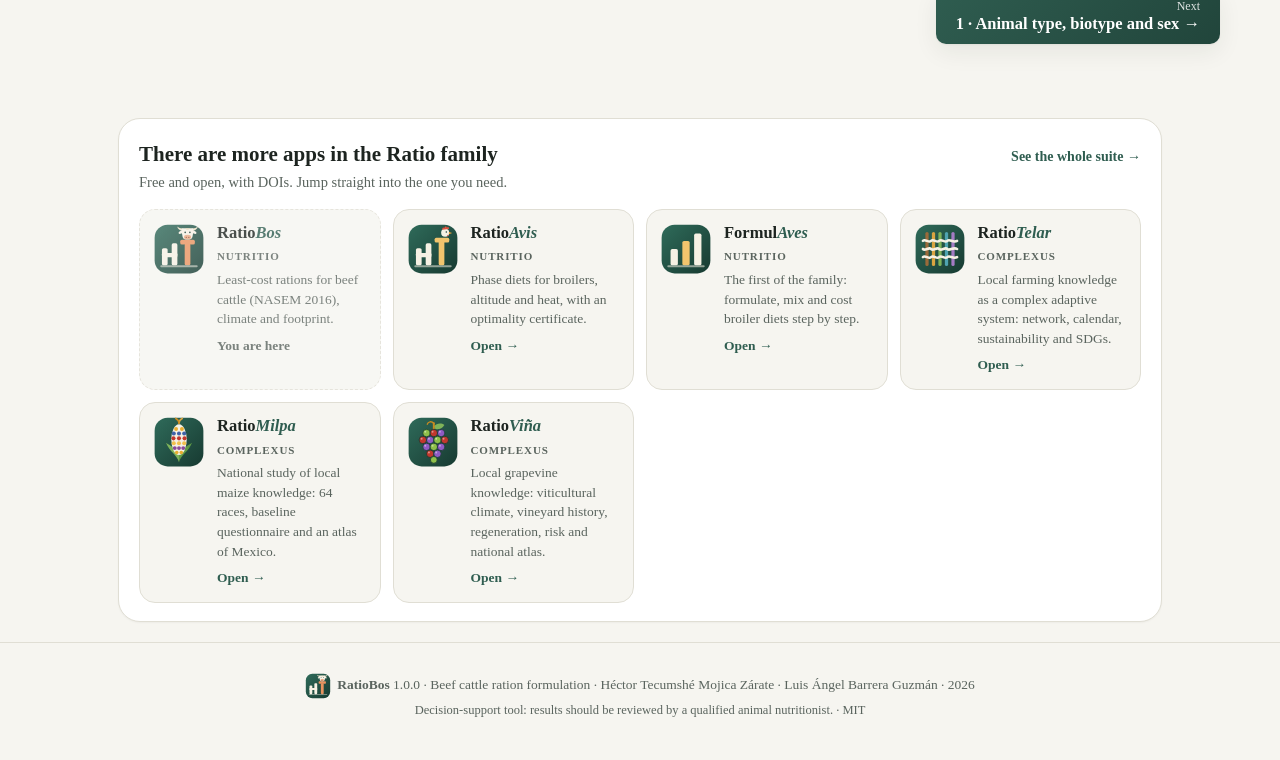
==== commit 078747b7: "Familia Ratio: enlace e ícono de Ratio Viña Co-Authored-By: Claude Opus 5.5 <noreply@anthropic.com>" ====
--- a/index.html
+++ b/index.html
@@ -744,7 +744,7 @@
 @media (prefers-reduced-motion:reduce){.familia-ratio .fr-app,.familia-ratio .fr-ico{transition:none}}
 @media print{.familia-ratio{display:none!important}}
 </style>
-<section class="familia-ratio no-print" aria-label="Familia Ratio / Ratio family"><div class="fr-in"><div class="fr-cab"><div><h2><span class="fr-es">Hay más aplicaciones de la familia Ratio</span><span class="fr-en">There are more apps in the Ratio family</span></h2><p class="fr-sub"><span class="fr-es">Libres y gratuitas, con DOI. Entra directamente desde aquí a la que necesites.</span><span class="fr-en">Free and open, with DOIs. Jump straight into the one you need.</span></p></div><a class="fr-portal" href="https://hectortecumshe-ai.github.io/"><span class="fr-es">Ver toda la suite →</span><span class="fr-en">See the whole suite →</span></a></div><div class="fr-grid"><div class="fr-app aqui"><span class="fr-ico"><svg aria-hidden="true" focusable="false" xmlns="http://www.w3.org/2000/svg" viewBox="0 0 64 64"><defs><linearGradient id="frg-ratiobos" x1="0" y1="0" x2="1" y2="1"><stop offset="0" stop-color="#2f6b5a"/><stop offset="1" stop-color="#173a31"/></linearGradient></defs><rect x="2" y="2" width="60" height="60" rx="16" fill="url(#frg-ratiobos)"/><rect x="11" y="31" width="7" height="21" rx="2" fill="#f6f1e4"/><rect x="23" y="25" width="7" height="27" rx="2" fill="#f6f1e4"/><rect x="11" y="37" width="19" height="5" rx="1.5" fill="#f6f1e4"/><rect x="39" y="25" width="7" height="27" rx="2" fill="#e8935f"/><rect x="33.5" y="20.5" width="18" height="6" rx="2" fill="#e8935f"/><path d="M36.6 9.6C33 9.6 30.4 7.6 29.8 4.4c2 1.8 4.5 2.4 7.4 2.2z" fill="#efe3c8"/><path d="M48.4 9.6c3.6 0 6.2-2 6.8-5.2-2 1.8-4.5 2.4-7.4 2.2z" fill="#efe3c8"/><ellipse cx="34.4" cy="11.4" rx="3.1" ry="1.6" transform="rotate(-22 34.4 11.4)" fill="#f6f1e4"/><ellipse cx="50.6" cy="11.4" rx="3.1" ry="1.6" transform="rotate(22 50.6 11.4)" fill="#f6f1e4"/><path d="M37 6.4h11c1.4 0 2.2 1.1 2 2.5l-1.4 8c-.3 2-2 3.4-4 3.4h-4.2c-2 0-3.7-1.4-4-3.4l-1.4-8c-.2-1.4.6-2.5 2-2.5z" fill="#f6f1e4"/><path d="M39.6 6.6c1 2 4.8 2 5.8 0z" fill="#e2d3b0"/><ellipse cx="42.5" cy="17.4" rx="4.4" ry="2.8" fill="#e8a882"/><circle cx="40.9" cy="17.6" r=".75" fill="#7a3b22"/><circle cx="44.1" cy="17.6" r=".75" fill="#7a3b22"/><circle cx="39.6" cy="11.6" r="1" fill="#173a31"/><circle cx="45.4" cy="11.6" r="1" fill="#173a31"/><rect x="9" y="52" width="46" height="2.4" rx="1.2" fill="#f6f1e4" opacity=".55"/></svg></span><span><span class="fr-n">Ratio<i>Bos</i></span><span class="fr-fam">Nutritio</span><span class="fr-d"><span class="fr-es">Raciones de mínimo costo para bovinos de carne (NASEM 2016), clima y huella ambiental.</span><span class="fr-en">Least-cost rations for beef cattle (NASEM 2016), climate and footprint.</span></span><span class="fr-ir"><span class="fr-es">Estás aquí</span><span class="fr-en">You are here</span></span></span></div><a class="fr-app" href="https://hectortecumshe-ai.github.io/RatioAvis/"><span class="fr-ico"><svg aria-hidden="true" focusable="false" xmlns="http://www.w3.org/2000/svg" viewBox="0 0 64 64"><defs><linearGradient id="frg-ratioavis" x1="0" y1="0" x2="1" y2="1"><stop offset="0" stop-color="#2f6b5a"/><stop offset="1" stop-color="#173a31"/></linearGradient></defs><rect x="2" y="2" width="60" height="60" rx="16" fill="url(#frg-ratioavis)"/><rect x="11" y="31" width="7" height="21" rx="2" fill="#f6f1e4"/><rect x="23" y="25" width="7" height="27" rx="2" fill="#f6f1e4"/><rect x="11" y="37" width="19" height="5" rx="1.5" fill="#f6f1e4"/><rect x="39" y="22" width="7" height="30" rx="2" fill="#f2c46d"/><rect x="34" y="18" width="18" height="6" rx="2" fill="#f2c46d"/><circle cx="47" cy="12" r="5" fill="#f6f1e4"/><path d="M43.5 8.2c-.6-2.6 1.6-3.6 2.4-1.8.2-2.4 2.8-2.8 3.2-.4 1-1.8 3.2-.8 2.4 1.4z" fill="#e0533f"/><path d="M51.6 11l4 1.4-4 1.4z" fill="#f2a33a"/><circle cx="48.4" cy="11" r=".95" fill="#173a31"/><path d="M50.8 14.2c.8 2.2-.9 3-1.6 1.2z" fill="#e0533f"/><rect x="9" y="52" width="46" height="2.4" rx="1.2" fill="#f6f1e4" opacity=".55"/></svg></span><span><span class="fr-n">Ratio<i>Avis</i></span><span class="fr-fam">Nutritio</span><span class="fr-d"><span class="fr-es">Dietas por fase para pollo de engorda, altitud y calor, con certificado de optimalidad.</span><span class="fr-en">Phase diets for broilers, altitude and heat, with an optimality certificate.</span></span><span class="fr-ir"><span class="fr-es">Abrir →</span><span class="fr-en">Open →</span></span></span></a><a class="fr-app" href="https://hectortecumshe-ai.github.io/FormulAves/"><span class="fr-ico"><svg aria-hidden="true" focusable="false" xmlns="http://www.w3.org/2000/svg" viewBox="0 0 64 64"><defs><linearGradient id="frg-formulaves" x1="0" y1="0" x2="1" y2="1"><stop offset="0" stop-color="#2f6b5a"/><stop offset="1" stop-color="#173a31"/></linearGradient></defs><rect x="2" y="2" width="60" height="60" rx="16" fill="url(#frg-formulaves)"/><rect x="13" y="32" width="9" height="20" rx="2" fill="#f6f1e4"/><rect x="27.5" y="22" width="9" height="30" rx="2" fill="#f2c46d"/><rect x="42" y="13" width="9" height="39" rx="2" fill="#f6f1e4"/><rect x="9" y="52" width="46" height="2.4" rx="1.2" fill="#f6f1e4" opacity=".55"/></svg></span><span><span class="fr-n">Formul<i>Aves</i></span><span class="fr-fam">Nutritio</span><span class="fr-d"><span class="fr-es">La primera de la familia: formular, mezclar y costear la dieta del pollo paso a paso.</span><span class="fr-en">The first of the family: formulate, mix and cost broiler diets step by step.</span></span><span class="fr-ir"><span class="fr-es">Abrir →</span><span class="fr-en">Open →</span></span></span></a><a class="fr-app" href="https://hectortecumshe-ai.github.io/RatioTelar/"><span class="fr-ico"><svg aria-hidden="true" focusable="false" xmlns="http://www.w3.org/2000/svg" viewBox="0 0 64 64"><defs><linearGradient id="frg-ratiotelar" x1="0" y1="0" x2="1" y2="1"><stop offset="0" stop-color="#2f6b5a"/><stop offset="1" stop-color="#173a31"/></linearGradient></defs><rect x="2" y="2" width="60" height="60" rx="16" fill="url(#frg-ratiotelar)"/><g stroke-width="4" stroke-linecap="round"><path d="M16 13v38" stroke="#9a6a3a"/><path d="M24 13v38" stroke="#d9a441"/><path d="M32 13v38" stroke="#7fb35a"/><path d="M40 13v38" stroke="#4fa3b0"/><path d="M48 13v38" stroke="#a47bc4"/></g><g fill="none" stroke="#f6f1e4" stroke-width="3.2" stroke-linecap="round"><path d="M11 22c3-3 7 3 10 0s7 3 10 0 7 3 10 0 7 3 12 0"/><path d="M11 32c3 3 7-3 10 0s7-3 10 0 7-3 10 0 7-3 12 0"/><path d="M11 42c3-3 7 3 10 0s7 3 10 0 7 3 10 0 7 3 12 0"/></g></svg></span><span><span class="fr-n">Ratio<i>Telar</i></span><span class="fr-fam">Complexus</span><span class="fr-d"><span class="fr-es">El saber agrícola local como sistema complejo adaptativo: red, calendario, sostenibilidad y ODS.</span><span class="fr-en">Local farming knowledge as a complex adaptive system: network, calendar, sustainability and SDGs.</span></span><span class="fr-ir"><span class="fr-es">Abrir →</span><span class="fr-en">Open →</span></span></span></a><a class="fr-app" href="https://hectortecumshe-ai.github.io/RatioMilpa/"><span class="fr-ico"><svg aria-hidden="true" focusable="false" xmlns="http://www.w3.org/2000/svg" viewBox="0 0 64 64"><defs><linearGradient id="frg-ratiomilpa" x1="0" y1="0" x2="1" y2="1"><stop offset="0" stop-color="#2f6b5a"/><stop offset="1" stop-color="#173a31"/></linearGradient></defs><rect x="2" y="2" width="60" height="60" rx="16" fill="url(#frg-ratiomilpa)"/><path d="M32 57c-2-9-12-13-16-24 6 4 12 7 16 14" fill="#7fb35a"/><path d="M32 57c2-9 12-13 16-24-6 4-12 7-16 14" fill="#5f9a46"/><ellipse cx="32" cy="29" rx="9.5" ry="19" fill="#f6f1e4"/><g><circle cx="28.4" cy="16" r="2.4" fill="#e9ad2f"/><circle cx="35.6" cy="16" r="2.4" fill="#e9ad2f"/><circle cx="25.6" cy="21.5" r="2.5" fill="#3f63a8"/><circle cx="32" cy="21.5" r="2.5" fill="#3f63a8"/><circle cx="38.4" cy="21.5" r="2.5" fill="#3f63a8"/><circle cx="25.2" cy="27.5" r="2.5" fill="#c2372d"/><circle cx="32" cy="27.5" r="2.5" fill="#c2372d"/><circle cx="38.8" cy="27.5" r="2.5" fill="#c2372d"/><circle cx="25.6" cy="33.5" r="2.5" fill="#f2c14e"/><circle cx="32" cy="33.5" r="2.5" fill="#f2c14e"/><circle cx="38.4" cy="33.5" r="2.5" fill="#f2c14e"/><circle cx="26.8" cy="39.5" r="2.4" fill="#8a4a9a"/><circle cx="32" cy="39.5" r="2.4" fill="#8a4a9a"/><circle cx="37.2" cy="39.5" r="2.4" fill="#8a4a9a"/><circle cx="29.2" cy="45" r="2.2" fill="#e9ad2f"/><circle cx="34.8" cy="45" r="2.2" fill="#e9ad2f"/></g><path d="M32 9c0-3 2-5 4-6" stroke="#d9a441" stroke-width="2" fill="none" stroke-linecap="round"/><path d="M32 9c0-3-2-5-4-6" stroke="#c98b21" stroke-width="2" fill="none" stroke-linecap="round"/></svg></span><span><span class="fr-n">Ratio<i>Milpa</i></span><span class="fr-fam">Complexus</span><span class="fr-d"><span class="fr-es">Estudio nacional del conocimiento local del maíz: 64 razas, cuestionario base y atlas de México.</span><span class="fr-en">National study of local maize knowledge: 64 races, baseline questionnaire and an atlas of Mexico.</span></span><span class="fr-ir"><span class="fr-es">Abrir →</span><span class="fr-en">Open →</span></span></span></a></div></div></section>
+<section class="familia-ratio no-print" aria-label="Familia Ratio / Ratio family"><div class="fr-in"><div class="fr-cab"><div><h2><span class="fr-es">Hay más aplicaciones de la familia Ratio</span><span class="fr-en">There are more apps in the Ratio family</span></h2><p class="fr-sub"><span class="fr-es">Libres y gratuitas, con DOI. Entra directamente desde aquí a la que necesites.</span><span class="fr-en">Free and open, with DOIs. Jump straight into the one you need.</span></p></div><a class="fr-portal" href="https://hectortecumshe-ai.github.io/"><span class="fr-es">Ver toda la suite →</span><span class="fr-en">See the whole suite →</span></a></div><div class="fr-grid"><div class="fr-app aqui"><span class="fr-ico"><svg aria-hidden="true" focusable="false" xmlns="http://www.w3.org/2000/svg" viewBox="0 0 64 64"><defs><linearGradient id="frg-ratiobos" x1="0" y1="0" x2="1" y2="1"><stop offset="0" stop-color="#2f6b5a"/><stop offset="1" stop-color="#173a31"/></linearGradient></defs><rect x="2" y="2" width="60" height="60" rx="16" fill="url(#frg-ratiobos)"/><rect x="11" y="31" width="7" height="21" rx="2" fill="#f6f1e4"/><rect x="23" y="25" width="7" height="27" rx="2" fill="#f6f1e4"/><rect x="11" y="37" width="19" height="5" rx="1.5" fill="#f6f1e4"/><rect x="39" y="25" width="7" height="27" rx="2" fill="#e8935f"/><rect x="33.5" y="20.5" width="18" height="6" rx="2" fill="#e8935f"/><path d="M36.6 9.6C33 9.6 30.4 7.6 29.8 4.4c2 1.8 4.5 2.4 7.4 2.2z" fill="#efe3c8"/><path d="M48.4 9.6c3.6 0 6.2-2 6.8-5.2-2 1.8-4.5 2.4-7.4 2.2z" fill="#efe3c8"/><ellipse cx="34.4" cy="11.4" rx="3.1" ry="1.6" transform="rotate(-22 34.4 11.4)" fill="#f6f1e4"/><ellipse cx="50.6" cy="11.4" rx="3.1" ry="1.6" transform="rotate(22 50.6 11.4)" fill="#f6f1e4"/><path d="M37 6.4h11c1.4 0 2.2 1.1 2 2.5l-1.4 8c-.3 2-2 3.4-4 3.4h-4.2c-2 0-3.7-1.4-4-3.4l-1.4-8c-.2-1.4.6-2.5 2-2.5z" fill="#f6f1e4"/><path d="M39.6 6.6c1 2 4.8 2 5.8 0z" fill="#e2d3b0"/><ellipse cx="42.5" cy="17.4" rx="4.4" ry="2.8" fill="#e8a882"/><circle cx="40.9" cy="17.6" r=".75" fill="#7a3b22"/><circle cx="44.1" cy="17.6" r=".75" fill="#7a3b22"/><circle cx="39.6" cy="11.6" r="1" fill="#173a31"/><circle cx="45.4" cy="11.6" r="1" fill="#173a31"/><rect x="9" y="52" width="46" height="2.4" rx="1.2" fill="#f6f1e4" opacity=".55"/></svg></span><span><span class="fr-n">Ratio<i>Bos</i></span><span class="fr-fam">Nutritio</span><span class="fr-d"><span class="fr-es">Raciones de mínimo costo para bovinos de carne (NASEM 2016), clima y huella ambiental.</span><span class="fr-en">Least-cost rations for beef cattle (NASEM 2016), climate and footprint.</span></span><span class="fr-ir"><span class="fr-es">Estás aquí</span><span class="fr-en">You are here</span></span></span></div><a class="fr-app" href="https://hectortecumshe-ai.github.io/RatioAvis/"><span class="fr-ico"><svg aria-hidden="true" focusable="false" xmlns="http://www.w3.org/2000/svg" viewBox="0 0 64 64"><defs><linearGradient id="frg-ratioavis" x1="0" y1="0" x2="1" y2="1"><stop offset="0" stop-color="#2f6b5a"/><stop offset="1" stop-color="#173a31"/></linearGradient></defs><rect x="2" y="2" width="60" height="60" rx="16" fill="url(#frg-ratioavis)"/><rect x="11" y="31" width="7" height="21" rx="2" fill="#f6f1e4"/><rect x="23" y="25" width="7" height="27" rx="2" fill="#f6f1e4"/><rect x="11" y="37" width="19" height="5" rx="1.5" fill="#f6f1e4"/><rect x="39" y="22" width="7" height="30" rx="2" fill="#f2c46d"/><rect x="34" y="18" width="18" height="6" rx="2" fill="#f2c46d"/><circle cx="47" cy="12" r="5" fill="#f6f1e4"/><path d="M43.5 8.2c-.6-2.6 1.6-3.6 2.4-1.8.2-2.4 2.8-2.8 3.2-.4 1-1.8 3.2-.8 2.4 1.4z" fill="#e0533f"/><path d="M51.6 11l4 1.4-4 1.4z" fill="#f2a33a"/><circle cx="48.4" cy="11" r=".95" fill="#173a31"/><path d="M50.8 14.2c.8 2.2-.9 3-1.6 1.2z" fill="#e0533f"/><rect x="9" y="52" width="46" height="2.4" rx="1.2" fill="#f6f1e4" opacity=".55"/></svg></span><span><span class="fr-n">Ratio<i>Avis</i></span><span class="fr-fam">Nutritio</span><span class="fr-d"><span class="fr-es">Dietas por fase para pollo de engorda, altitud y calor, con certificado de optimalidad.</span><span class="fr-en">Phase diets for broilers, altitude and heat, with an optimality certificate.</span></span><span class="fr-ir"><span class="fr-es">Abrir →</span><span class="fr-en">Open →</span></span></span></a><a class="fr-app" href="https://hectortecumshe-ai.github.io/FormulAves/"><span class="fr-ico"><svg aria-hidden="true" focusable="false" xmlns="http://www.w3.org/2000/svg" viewBox="0 0 64 64"><defs><linearGradient id="frg-formulaves" x1="0" y1="0" x2="1" y2="1"><stop offset="0" stop-color="#2f6b5a"/><stop offset="1" stop-color="#173a31"/></linearGradient></defs><rect x="2" y="2" width="60" height="60" rx="16" fill="url(#frg-formulaves)"/><rect x="13" y="32" width="9" height="20" rx="2" fill="#f6f1e4"/><rect x="27.5" y="22" width="9" height="30" rx="2" fill="#f2c46d"/><rect x="42" y="13" width="9" height="39" rx="2" fill="#f6f1e4"/><rect x="9" y="52" width="46" height="2.4" rx="1.2" fill="#f6f1e4" opacity=".55"/></svg></span><span><span class="fr-n">Formul<i>Aves</i></span><span class="fr-fam">Nutritio</span><span class="fr-d"><span class="fr-es">La primera de la familia: formular, mezclar y costear la dieta del pollo paso a paso.</span><span class="fr-en">The first of the family: formulate, mix and cost broiler diets step by step.</span></span><span class="fr-ir"><span class="fr-es">Abrir →</span><span class="fr-en">Open →</span></span></span></a><a class="fr-app" href="https://hectortecumshe-ai.github.io/RatioTelar/"><span class="fr-ico"><svg aria-hidden="true" focusable="false" xmlns="http://www.w3.org/2000/svg" viewBox="0 0 64 64"><defs><linearGradient id="frg-ratiotelar" x1="0" y1="0" x2="1" y2="1"><stop offset="0" stop-color="#2f6b5a"/><stop offset="1" stop-color="#173a31"/></linearGradient></defs><rect x="2" y="2" width="60" height="60" rx="16" fill="url(#frg-ratiotelar)"/><g stroke-width="4" stroke-linecap="round"><path d="M16 13v38" stroke="#9a6a3a"/><path d="M24 13v38" stroke="#d9a441"/><path d="M32 13v38" stroke="#7fb35a"/><path d="M40 13v38" stroke="#4fa3b0"/><path d="M48 13v38" stroke="#a47bc4"/></g><g fill="none" stroke="#f6f1e4" stroke-width="3.2" stroke-linecap="round"><path d="M11 22c3-3 7 3 10 0s7 3 10 0 7 3 10 0 7 3 12 0"/><path d="M11 32c3 3 7-3 10 0s7-3 10 0 7-3 10 0 7-3 12 0"/><path d="M11 42c3-3 7 3 10 0s7 3 10 0 7 3 10 0 7 3 12 0"/></g></svg></span><span><span class="fr-n">Ratio<i>Telar</i></span><span class="fr-fam">Complexus</span><span class="fr-d"><span class="fr-es">El saber agrícola local como sistema complejo adaptativo: red, calendario, sostenibilidad y ODS.</span><span class="fr-en">Local farming knowledge as a complex adaptive system: network, calendar, sustainability and SDGs.</span></span><span class="fr-ir"><span class="fr-es">Abrir →</span><span class="fr-en">Open →</span></span></span></a><a class="fr-app" href="https://hectortecumshe-ai.github.io/RatioMilpa/"><span class="fr-ico"><svg aria-hidden="true" focusable="false" xmlns="http://www.w3.org/2000/svg" viewBox="0 0 64 64"><defs><linearGradient id="frg-ratiomilpa" x1="0" y1="0" x2="1" y2="1"><stop offset="0" stop-color="#2f6b5a"/><stop offset="1" stop-color="#173a31"/></linearGradient></defs><rect x="2" y="2" width="60" height="60" rx="16" fill="url(#frg-ratiomilpa)"/><path d="M32 57c-2-9-12-13-16-24 6 4 12 7 16 14" fill="#7fb35a"/><path d="M32 57c2-9 12-13 16-24-6 4-12 7-16 14" fill="#5f9a46"/><ellipse cx="32" cy="29" rx="9.5" ry="19" fill="#f6f1e4"/><g><circle cx="28.4" cy="16" r="2.4" fill="#e9ad2f"/><circle cx="35.6" cy="16" r="2.4" fill="#e9ad2f"/><circle cx="25.6" cy="21.5" r="2.5" fill="#3f63a8"/><circle cx="32" cy="21.5" r="2.5" fill="#3f63a8"/><circle cx="38.4" cy="21.5" r="2.5" fill="#3f63a8"/><circle cx="25.2" cy="27.5" r="2.5" fill="#c2372d"/><circle cx="32" cy="27.5" r="2.5" fill="#c2372d"/><circle cx="38.8" cy="27.5" r="2.5" fill="#c2372d"/><circle cx="25.6" cy="33.5" r="2.5" fill="#f2c14e"/><circle cx="32" cy="33.5" r="2.5" fill="#f2c14e"/><circle cx="38.4" cy="33.5" r="2.5" fill="#f2c14e"/><circle cx="26.8" cy="39.5" r="2.4" fill="#8a4a9a"/><circle cx="32" cy="39.5" r="2.4" fill="#8a4a9a"/><circle cx="37.2" cy="39.5" r="2.4" fill="#8a4a9a"/><circle cx="29.2" cy="45" r="2.2" fill="#e9ad2f"/><circle cx="34.8" cy="45" r="2.2" fill="#e9ad2f"/></g><path d="M32 9c0-3 2-5 4-6" stroke="#d9a441" stroke-width="2" fill="none" stroke-linecap="round"/><path d="M32 9c0-3-2-5-4-6" stroke="#c98b21" stroke-width="2" fill="none" stroke-linecap="round"/></svg></span><span><span class="fr-n">Ratio<i>Milpa</i></span><span class="fr-fam">Complexus</span><span class="fr-d"><span class="fr-es">Estudio nacional del conocimiento local del maíz: 64 razas, cuestionario base y atlas de México.</span><span class="fr-en">National study of local maize knowledge: 64 races, baseline questionnaire and an atlas of Mexico.</span></span><span class="fr-ir"><span class="fr-es">Abrir →</span><span class="fr-en">Open →</span></span></span></a><a class="fr-app" href="https://hectortecumshe-ai.github.io/RatioVina/"><span class="fr-ico"><svg aria-hidden="true" focusable="false" xmlns="http://www.w3.org/2000/svg" viewBox="0 0 64 64"><defs><linearGradient id="frg-ratiovina" x1="0" y1="0" x2="1" y2="1"><stop offset="0" stop-color="#2f6b5a"/><stop offset="1" stop-color="#173a31"/></linearGradient></defs><rect x="2" y="2" width="60" height="60" rx="16" fill="url(#frg-ratiovina)"/><path d="M33 13c3-4 9-5 13-2-2 4-7 6-11 5" fill="#7fb35a"/><path d="M33 9v8" stroke="#c98b21" stroke-width="2.4" stroke-linecap="round"/><path d="M33 9c-3-3-7-2-8 1" stroke="#c98b21" stroke-width="1.8" fill="none" stroke-linecap="round"/><g stroke="#173a31" stroke-width="1"><circle cx="24" cy="21" r="4.6" fill="#8fbf4a"/><circle cx="33" cy="21" r="4.6" fill="#c2372d"/><circle cx="42" cy="21" r="4.6" fill="#8f5bc4"/><circle cx="19.5" cy="29.5" r="4.6" fill="#c2372d"/><circle cx="28.5" cy="29.5" r="4.6" fill="#8f5bc4"/><circle cx="37.5" cy="29.5" r="4.6" fill="#8fbf4a"/><circle cx="46.5" cy="29.5" r="4.6" fill="#c2372d"/><circle cx="24" cy="38" r="4.6" fill="#8f5bc4"/><circle cx="33" cy="38" r="4.6" fill="#8fbf4a"/><circle cx="42" cy="38" r="4.6" fill="#8f5bc4"/><circle cx="28.5" cy="46.5" r="4.6" fill="#c2372d"/><circle cx="37.5" cy="46.5" r="4.6" fill="#8f5bc4"/><circle cx="33" cy="54" r="4.2" fill="#8fbf4a"/></g><g fill="#fff" opacity=".45"><circle cx="22.5" cy="19.5" r="1.2"/><circle cx="31.5" cy="19.5" r="1.2"/><circle cx="40.5" cy="19.5" r="1.2"/><circle cx="18" cy="28" r="1.2"/><circle cx="27" cy="28" r="1.2"/><circle cx="36" cy="28" r="1.2"/><circle cx="45" cy="28" r="1.2"/><circle cx="22.5" cy="36.5" r="1.2"/><circle cx="31.5" cy="36.5" r="1.2"/><circle cx="40.5" cy="36.5" r="1.2"/><circle cx="27" cy="45" r="1.2"/><circle cx="36" cy="45" r="1.2"/></g></svg></span><span><span class="fr-n">Ratio<i>Viña</i></span><span class="fr-fam">Complexus</span><span class="fr-d"><span class="fr-es">El conocimiento local de la vid: clima vitícola, historial del viñedo, regeneración, riesgo y atlas nacional.</span><span class="fr-en">Local grapevine knowledge: viticultural climate, vineyard history, regeneration, risk and national atlas.</span></span><span class="fr-ir"><span class="fr-es">Abrir →</span><span class="fr-en">Open →</span></span></span></a></div></div></section>
 <!--/FAMILIA-->
 <footer class="pie" id="pie"></footer>
 <div class="toast" id="toast"></div>
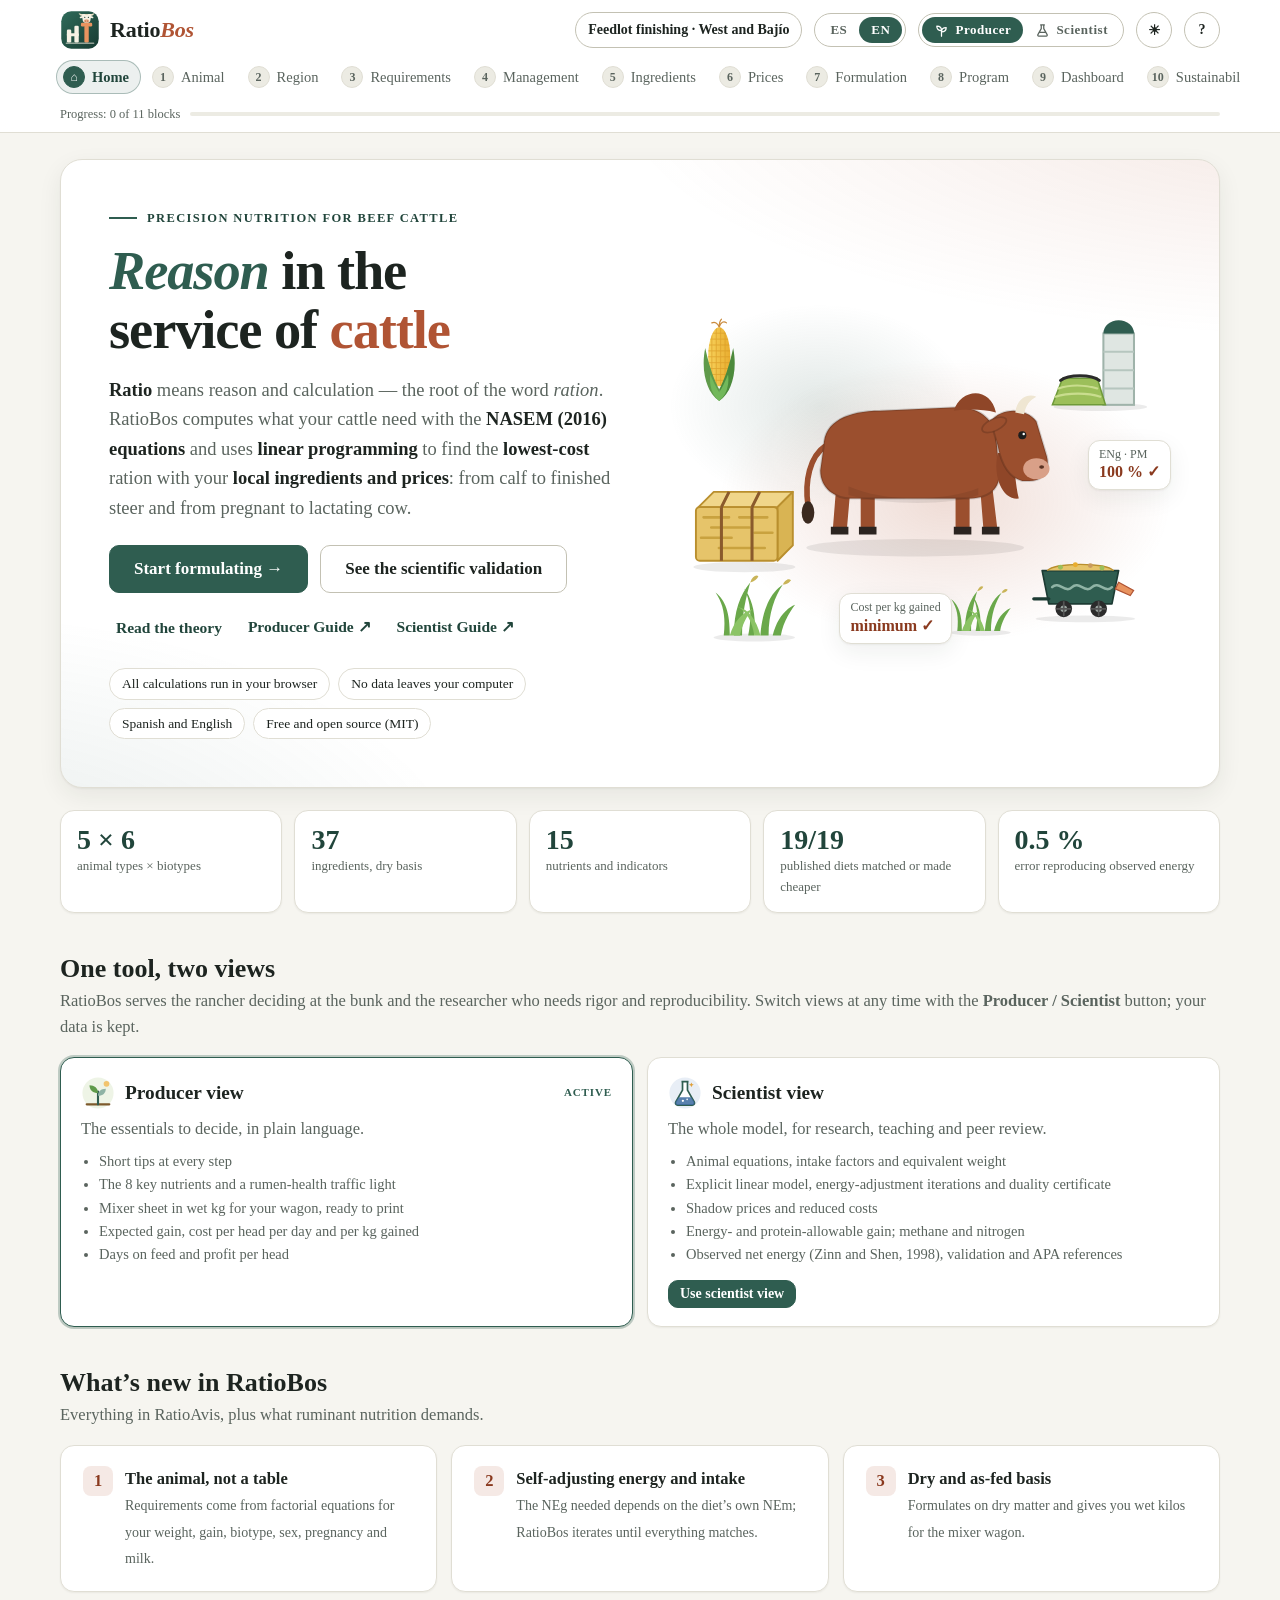
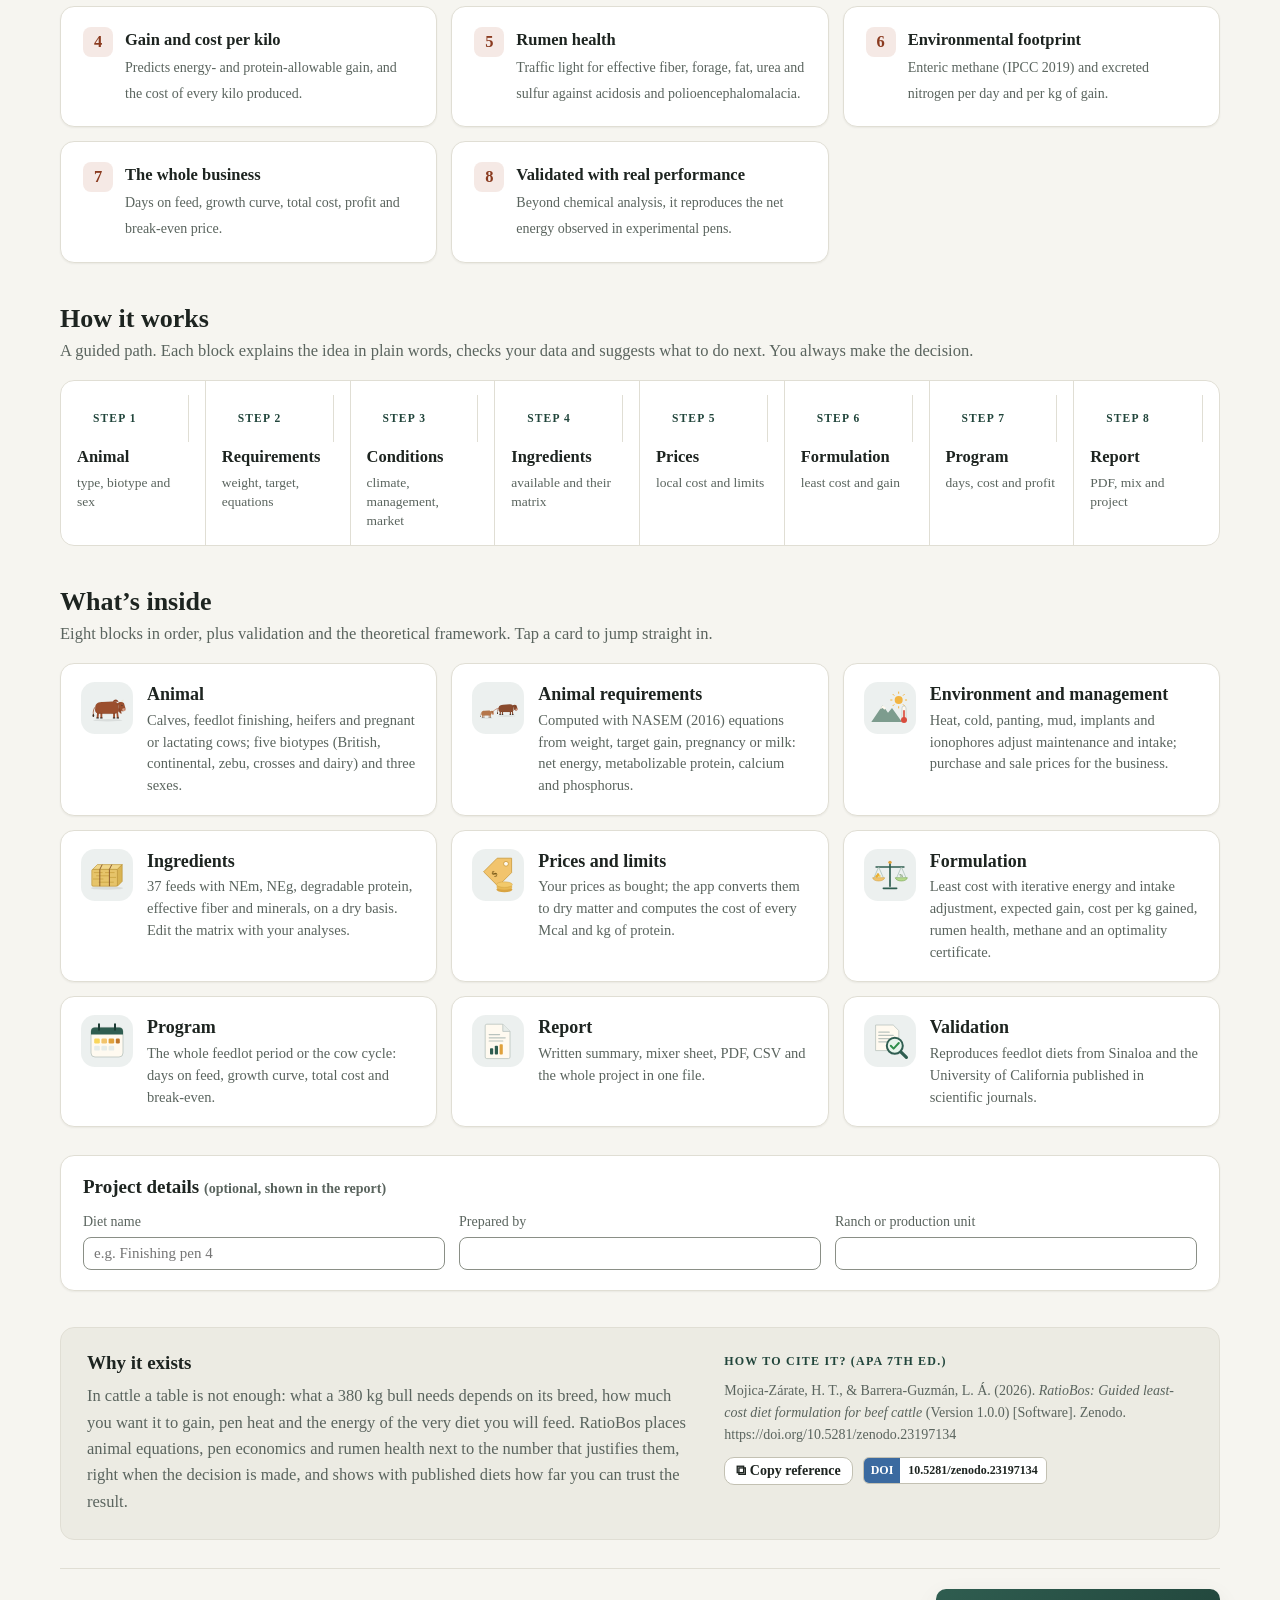
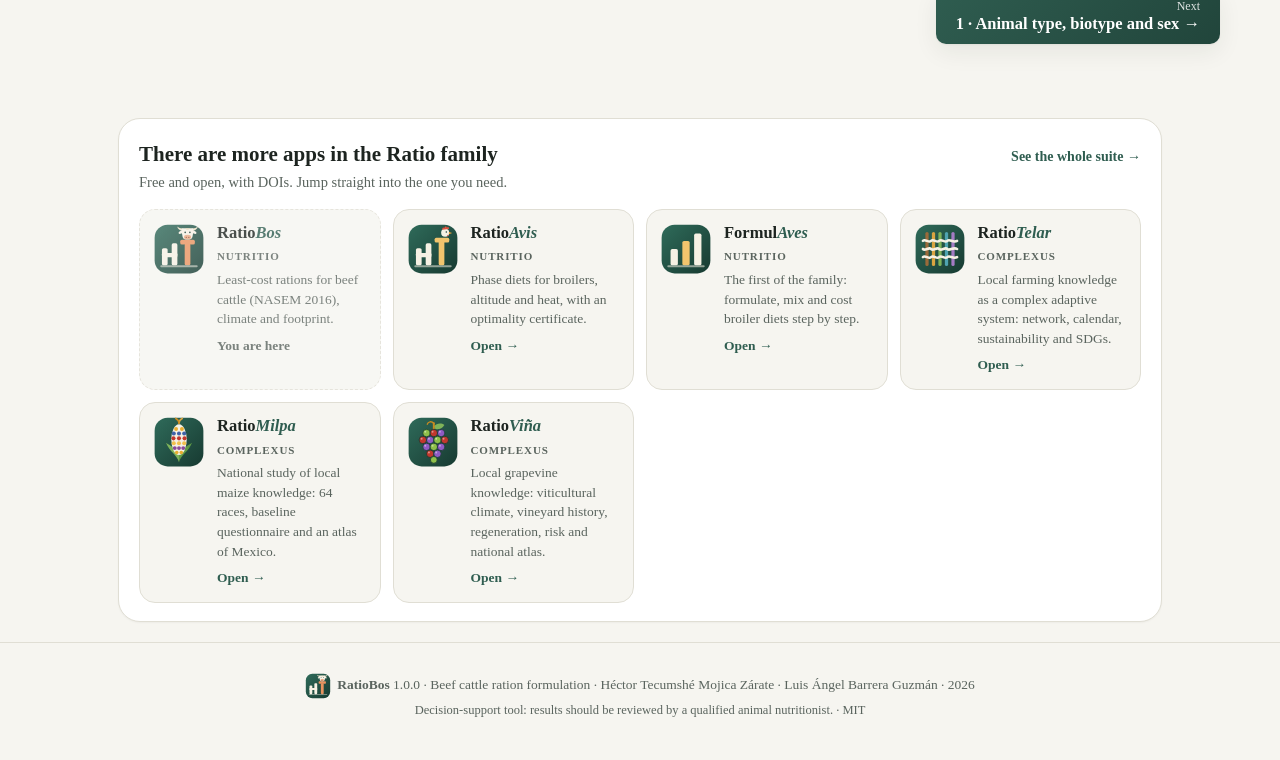
==== commit 6cb16744: "«¿Cómo citarla?» en formato APA 7 (con Zenodo y DOI) en la app y en sus instructivos Co-Authored-By:" ====
--- a/index.html
+++ b/index.html
@@ -759,7 +759,7 @@
   version: '1.0.0',
   anio: 2026,
   autores: 'Héctor Tecumshé Mojica Zárate · Luis Ángel Barrera Guzmán',
-  citaAutores: {es:'Mojica-Zárate, H. T., y Barrera-Guzmán, L. A.', en:'Mojica-Zárate, H. T., & Barrera-Guzmán, L. A.'},
+  citaAutores: {es:'Mojica-Zárate, H. T., y Barrera-Guzmán, L. Á.', en:'Mojica-Zárate, H. T., & Barrera-Guzmán, L. Á.'},
   titulo: {es:'Formulación guiada de dietas de mínimo costo para bovinos productores de carne', en:'Guided least-cost diet formulation for beef cattle'},
   repo: 'https://github.com/hectortecumshe-ai/RatioBos',
   doi: '10.5281/zenodo.23197134'   // ← cuando Zenodo asigne el DOI, escríbelo aquí
@@ -2046,7 +2046,7 @@
     ['informe','i-report',T('Informe','Report'),T('Resumen redactado, hoja de mezclado para el carro, PDF, CSV y el proyecto completo en un archivo.','Written summary, mixer sheet, PDF, CSV and the whole project in one file.')],
     ['validacion','i-check',T('Validación','Validation'),T('Reproduce dietas de engordas de Sinaloa y de la Universidad de California publicadas en revistas científicas.','Reproduces feedlot diets from Sinaloa and the University of California published in scientific journals.')]
   ];
-  const cita = `${esc(tx(CONFIG.citaAutores))} (${CONFIG.anio}). <i>${CONFIG.app}: ${esc(tx(CONFIG.titulo))}</i> (${T('Versión','Version')} ${CONFIG.version}) [Software]. ${CONFIG.doi?`https://doi.org/${CONFIG.doi}`:esc(CONFIG.repo)}`;
+  const cita = `${esc(tx(CONFIG.citaAutores))} (${CONFIG.anio}). <i>${CONFIG.app}: ${esc(tx(CONFIG.titulo))}</i> (${T('Versión','Version')} ${CONFIG.version}) [Software]. Zenodo. ${CONFIG.doi?`https://doi.org/${CONFIG.doi}`:esc(CONFIG.repo)}`;
   const nuevo = [
     [T('El animal, no una tabla','The animal, not a table'),T('Los requerimientos salen de ecuaciones factoriales para tu peso, ganancia, biotipo, sexo, gestación y leche.','Requirements come from factorial equations for your weight, gain, biotype, sex, pregnancy and milk.')],
     [T('Energía y consumo que se ajustan solos','Self-adjusting energy and intake'),T('La ENg que hace falta depende de la ENm de la propia dieta; RatioBos itera hasta que todo cuadra.','The NEg needed depends on the diet’s own NEm; RatioBos iterates until everything matches.')],
@@ -2139,7 +2139,7 @@
       <p class="muted" style="margin:0">${T('En bovinos no basta una tabla: lo que necesita un torete de 380 kg depende de su raza, de cuánto quieres que gane, del calor del corral y de la energía de la misma dieta que vas a darle. RatioBos pone las ecuaciones del animal, la economía del corral y la salud del rumen junto al número que las justifica, en el momento de decidir, y muestra con dietas publicadas qué tanto puedes confiar en el resultado.','In cattle a table is not enough: what a 380 kg bull needs depends on its breed, how much you want it to gain, pen heat and the energy of the very diet you will feed. RatioBos places animal equations, pen economics and rumen health next to the number that justifies them, right when the decision is made, and shows with published diets how far you can trust the result.')}</p>
     </div>
     <div class="cite">
-      <div class="k">${T('SI LA USAS EN UN TRABAJO, CÍTALA','IF YOU USE IT IN YOUR WORK, PLEASE CITE IT')}</div>
+      <div class="k">${T('¿CÓMO CITARLA? (APA, 7.ª ED.)','HOW TO CITE IT? (APA 7TH ED.)')}</div>
       <p style="margin:0 0 10px" id="citaTxt">${cita}</p>
       <div class="row"><button class="btn ghost sm" id="copiarCita">⧉ ${T('Copiar referencia','Copy reference')}</button>${CONFIG.doi?`<a class="doi" href="https://doi.org/${CONFIG.doi}" target="_blank" rel="noopener"><span>DOI</span><span>${CONFIG.doi}</span></a>`:''}</div>
     </div>
@@ -2849,7 +2849,7 @@
     resumen = `<div class="card"><div class="row between"><div><h2 style="margin:0 0 4px">${esc(S.proyecto.nombre||T('Ración para bovinos de carne','Beef cattle ration'))}</h2>
       <p class="muted small" style="margin-top:0">${S.proyecto.rancho?esc(S.proyecto.rancho)+' · ':''}${S.proyecto.autor?esc(S.proyecto.autor)+' · ':''}${new Date(r.fecha).toLocaleDateString(LOC())} · RatioBos ${CONFIG.version}</p></div><svg style="width:54px;height:54px"><use href="#i-logo" width="100%" height="100%"/></svg></div>
       <p style="max-width:88ch">${SCI()?textoSci:textoProd}</p>
-      <p class="small muted sci" style="max-width:88ch">${T('Cítese el software como','Cite the software as')}: ${esc(tx(CONFIG.citaAutores))} (${CONFIG.anio}). <i>${CONFIG.app}: ${esc(tx(CONFIG.titulo))}</i> (${T('Versión','Version')} ${CONFIG.version}) [Software]. ${CONFIG.doi?'https://doi.org/'+CONFIG.doi:esc(CONFIG.repo)}</p>
+      <p class="small muted sci" style="max-width:88ch">${T('Cómo citarla (APA, 7.ª ed.)','How to cite it (APA 7th ed.)')}: ${esc(tx(CONFIG.citaAutores))} (${CONFIG.anio}). <i>${CONFIG.app}: ${esc(tx(CONFIG.titulo))}</i> (${T('Versión','Version')} ${CONFIG.version}) [Software]. Zenodo. ${CONFIG.doi?'https://doi.org/'+CONFIG.doi:esc(CONFIG.repo)}</p>
       <div class="tbl"><table><thead><tr><th>${T('Ingrediente','Ingredient')}</th><th class="r">% MS</th><th class="r">% ${T('TCO','AF')}</th><th class="r">kg ${T('TCO por t de mezcla','AF per t of mix')}</th></tr></thead><tbody>
       ${usados.map(x=>`<tr><td>${esc(nombre(x))}</td><td class="r">${fmt(x.pct,2)}</td><td class="r">${fmt(x.pctTCO,2)}</td><td class="r">${fmt(x.pctTCO*10,1)}</td></tr>`).join('')}</tbody></table></div></div>`;
   }
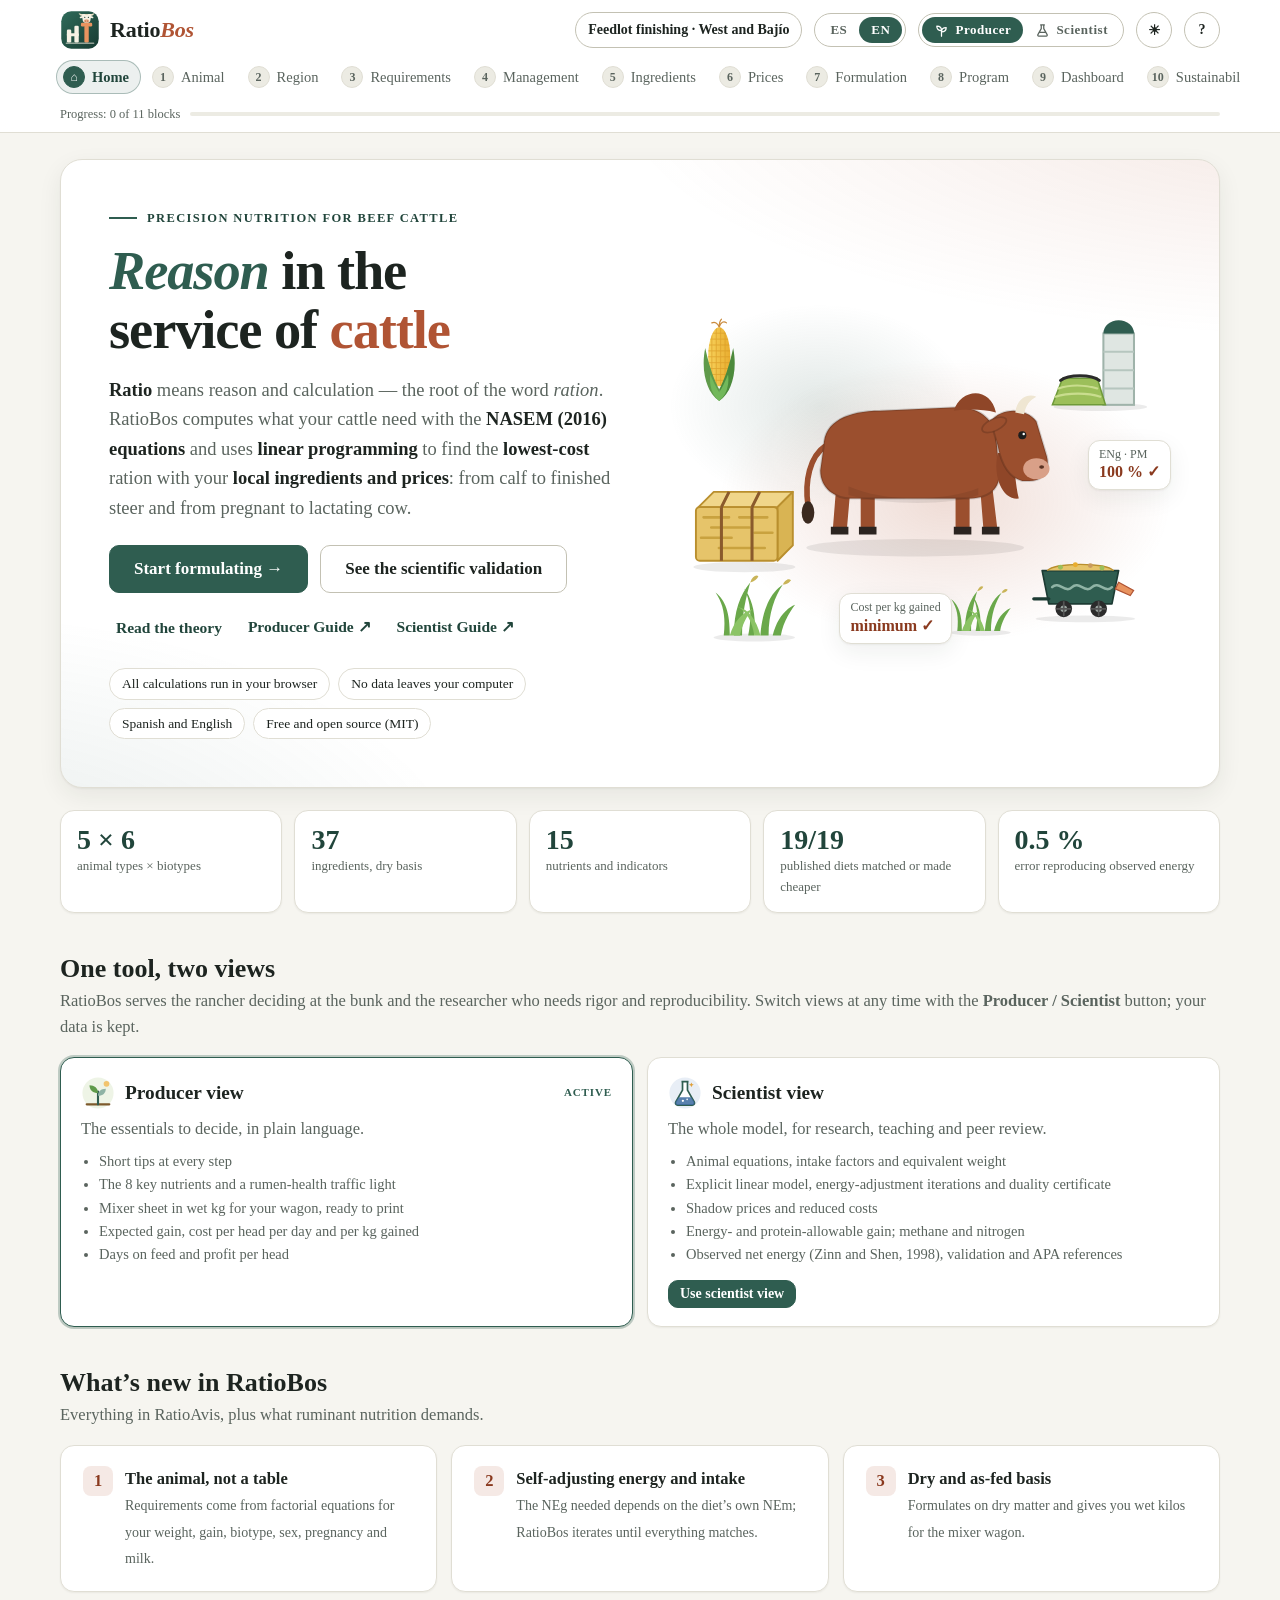
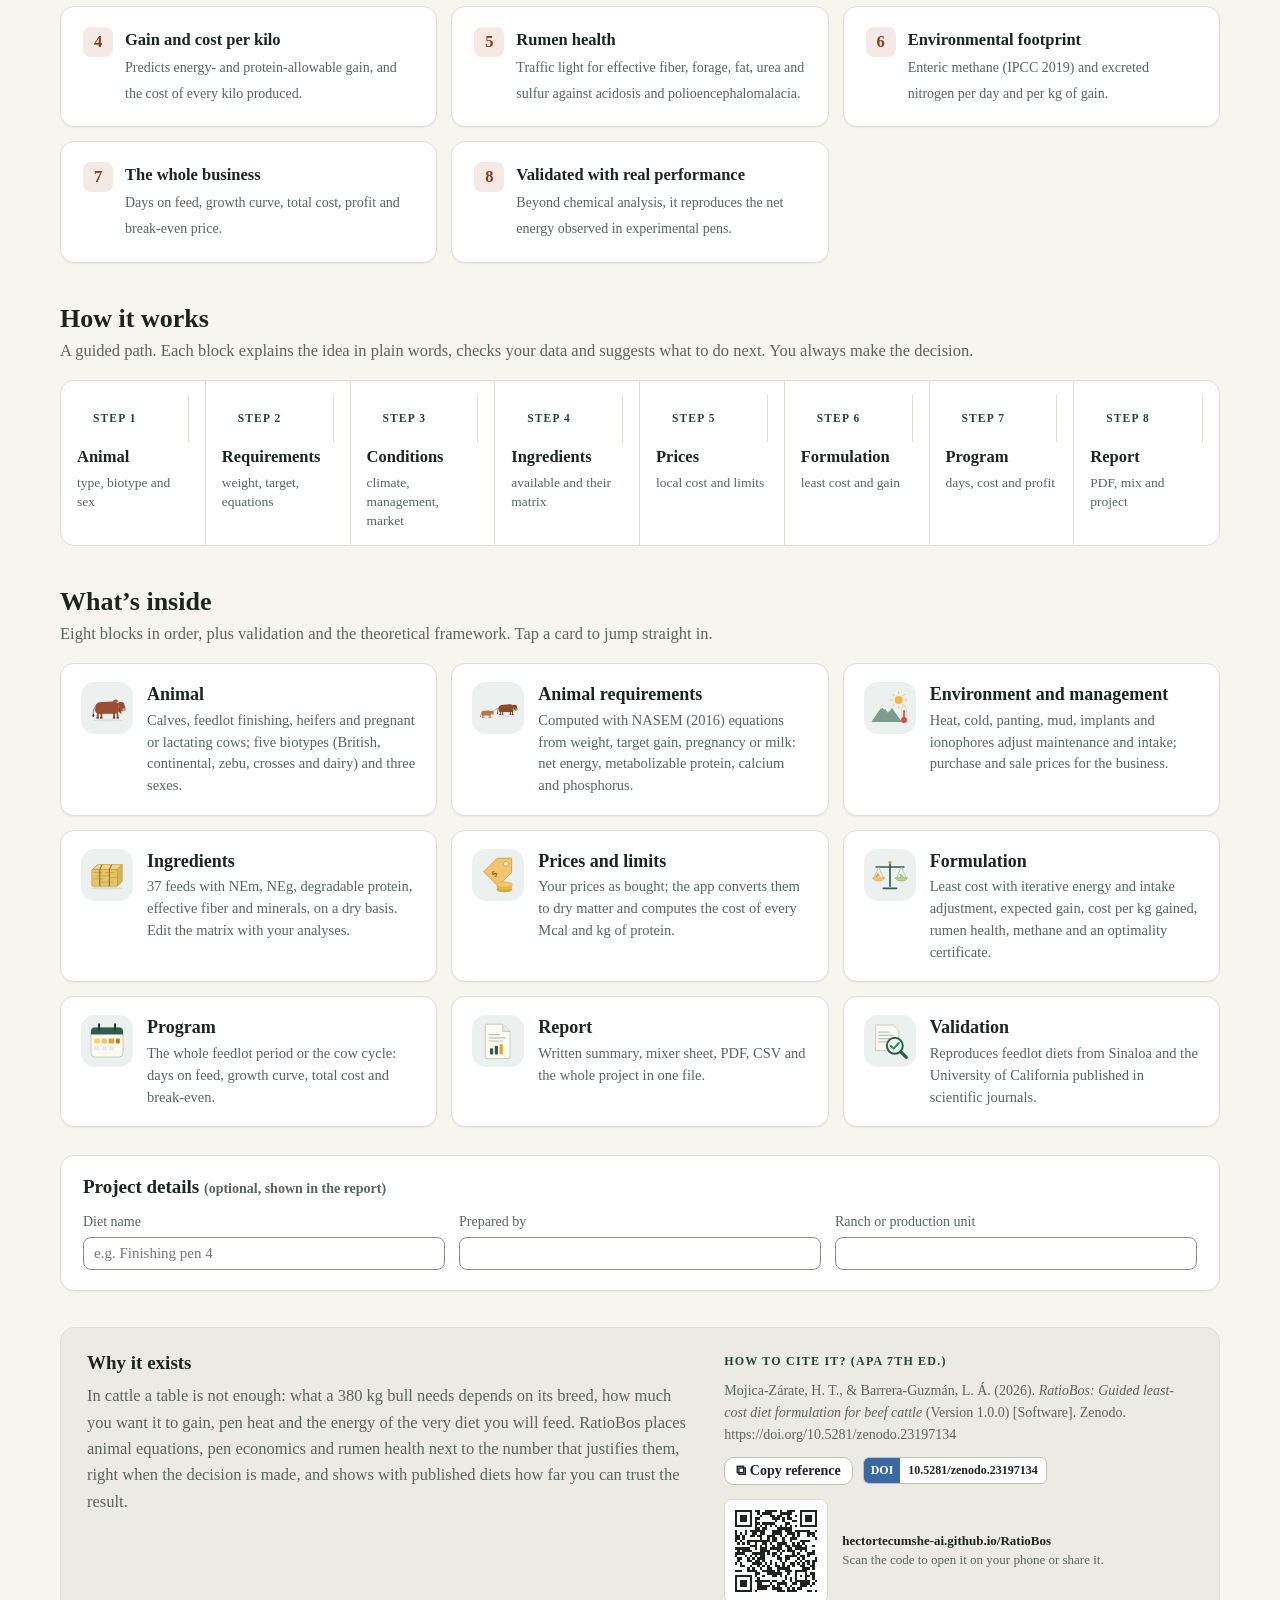
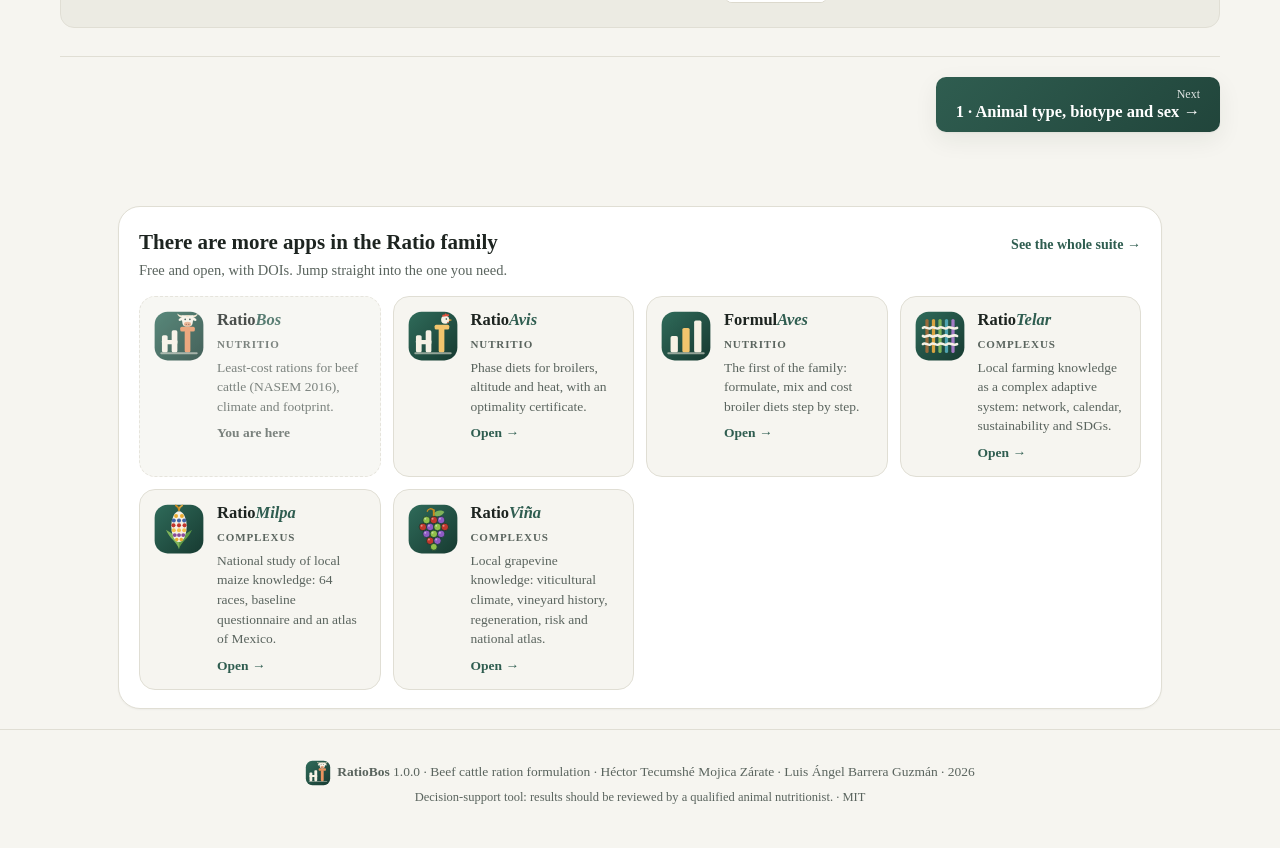
==== commit 040813c0: "Código QR de la app en «¿Cómo citarla?» y en el Instructivo del Científico QR estático en SVG (gener" ====
--- a/index.html
+++ b/index.html
@@ -371,6 +371,12 @@
 .mezcla label:has(input:checked){opacity:.5;text-decoration:line-through}
 .granja{margin:0;padding-left:20px;display:grid;gap:6px}
 @media (max-width:600px){ .modesw span{display:none} .modesw button{padding:5px 8px} }
+/* Código QR de la app (tarjeta «¿Cómo citarla?») */
+.qr-app{display:flex;gap:14px;align-items:center;margin-top:14px;font-size:13px;line-height:1.45;color:var(--muted)}
+.qr-app .qr-img{flex:none;width:104px;height:104px;border-radius:8px;overflow:hidden;border:1px solid var(--line, #dcd9cd);background:#fff}
+.qr-app .qr-img svg{width:100%;height:100%;display:block}
+.qr-app b{color:var(--text, inherit);overflow-wrap:anywhere}
+
 /* ================= RatioBos · capa visual propia ================= */
 .opt .oico.big{width:64px;height:46px;margin-right:22px}
 .hero .art .chip-n{position:absolute;background:var(--card);border:1px solid var(--border);border-radius:12px;padding:6px 10px;box-shadow:var(--shadow);font-size:12px;color:var(--muted);line-height:1.3}
@@ -764,6 +770,9 @@
   repo: 'https://github.com/hectortecumshe-ai/RatioBos',
   doi: '10.5281/zenodo.23197134'   // ← cuando Zenodo asigne el DOI, escríbelo aquí
 };
+CONFIG.url = 'https://hectortecumshe-ai.github.io/RatioBos/';
+CONFIG.qr = '<svg role="img" aria-label="QR" xmlns="http://www.w3.org/2000/svg" viewBox="0 0 41 41" shape-rendering="crispEdges"><rect width="41" height="41" fill="#fff"/><path d="M4 4h7v1h-7zM12 4h2v1h-2zM16 4h5v1h-5zM22 4h1v1h-1zM25 4h3v1h-3zM30 4h7v1h-7zM4 5h1v1h-1zM10 5h1v1h-1zM13 5h1v1h-1zM15 5h4v1h-4zM22 5h5v1h-5zM30 5h1v1h-1zM36 5h1v1h-1zM4 6h1v1h-1zM6 6h3v1h-3zM10 6h1v1h-1zM14 6h1v1h-1zM18 6h2v1h-2zM21 6h2v1h-2zM25 6h1v1h-1zM28 6h1v1h-1zM30 6h1v1h-1zM32 6h3v1h-3zM36 6h1v1h-1zM4 7h1v1h-1zM6 7h3v1h-3zM10 7h1v1h-1zM12 7h2v1h-2zM19 7h3v1h-3zM23 7h1v1h-1zM25 7h2v1h-2zM30 7h1v1h-1zM32 7h3v1h-3zM36 7h1v1h-1zM4 8h1v1h-1zM6 8h3v1h-3zM10 8h1v1h-1zM12 8h1v1h-1zM20 8h1v1h-1zM23 8h1v1h-1zM27 8h2v1h-2zM30 8h1v1h-1zM32 8h3v1h-3zM36 8h1v1h-1zM4 9h1v1h-1zM10 9h1v1h-1zM12 9h2v1h-2zM15 9h5v1h-5zM24 9h2v1h-2zM30 9h1v1h-1zM36 9h1v1h-1zM4 10h7v1h-7zM12 10h1v1h-1zM14 10h1v1h-1zM16 10h1v1h-1zM18 10h1v1h-1zM20 10h1v1h-1zM22 10h1v1h-1zM24 10h1v1h-1zM26 10h1v1h-1zM28 10h1v1h-1zM30 10h7v1h-7zM12 11h2v1h-2zM15 11h2v1h-2zM21 11h6v1h-6zM4 12h1v1h-1zM8 12h1v1h-1zM10 12h6v1h-6zM19 12h4v1h-4zM24 12h3v1h-3zM28 12h6v1h-6zM36 12h1v1h-1zM4 13h1v1h-1zM6 13h1v1h-1zM8 13h1v1h-1zM11 13h2v1h-2zM14 13h2v1h-2zM19 13h4v1h-4zM25 13h3v1h-3zM29 13h1v1h-1zM33 13h3v1h-3zM4 14h2v1h-2zM7 14h1v1h-1zM10 14h2v1h-2zM13 14h2v1h-2zM17 14h3v1h-3zM22 14h1v1h-1zM24 14h1v1h-1zM27 14h1v1h-1zM29 14h1v1h-1zM33 14h1v1h-1zM35 14h1v1h-1zM4 15h2v1h-2zM7 15h1v1h-1zM14 15h1v1h-1zM17 15h1v1h-1zM19 15h2v1h-2zM23 15h1v1h-1zM26 15h3v1h-3zM36 15h1v1h-1zM4 16h1v1h-1zM6 16h1v1h-1zM9 16h9v1h-9zM19 16h2v1h-2zM23 16h1v1h-1zM26 16h1v1h-1zM30 16h4v1h-4zM5 17h1v1h-1zM7 17h1v1h-1zM9 17h1v1h-1zM12 17h1v1h-1zM15 17h2v1h-2zM18 17h1v1h-1zM21 17h4v1h-4zM27 17h1v1h-1zM29 17h1v1h-1zM31 17h1v1h-1zM10 18h3v1h-3zM14 18h1v1h-1zM16 18h1v1h-1zM19 18h1v1h-1zM21 18h2v1h-2zM24 18h2v1h-2zM27 18h4v1h-4zM32 18h1v1h-1zM35 18h1v1h-1zM4 19h6v1h-6zM12 19h1v1h-1zM14 19h3v1h-3zM18 19h5v1h-5zM25 19h2v1h-2zM28 19h5v1h-5zM5 20h1v1h-1zM7 20h4v1h-4zM14 20h4v1h-4zM21 20h1v1h-1zM23 20h1v1h-1zM25 20h3v1h-3zM30 20h1v1h-1zM32 20h1v1h-1zM35 20h1v1h-1zM4 21h4v1h-4zM11 21h5v1h-5zM17 21h1v1h-1zM19 21h2v1h-2zM22 21h1v1h-1zM27 21h1v1h-1zM29 21h1v1h-1zM33 21h3v1h-3zM4 22h1v1h-1zM8 22h1v1h-1zM10 22h1v1h-1zM12 22h1v1h-1zM14 22h2v1h-2zM19 22h1v1h-1zM21 22h1v1h-1zM24 22h5v1h-5zM30 22h2v1h-2zM33 22h1v1h-1zM5 23h2v1h-2zM9 23h1v1h-1zM11 23h1v1h-1zM13 23h3v1h-3zM21 23h2v1h-2zM24 23h2v1h-2zM29 23h1v1h-1zM31 23h1v1h-1zM36 23h1v1h-1zM5 24h1v1h-1zM9 24h2v1h-2zM12 24h2v1h-2zM15 24h1v1h-1zM18 24h1v1h-1zM22 24h1v1h-1zM24 24h1v1h-1zM28 24h1v1h-1zM30 24h1v1h-1zM32 24h2v1h-2zM35 24h2v1h-2zM4 25h1v1h-1zM6 25h1v1h-1zM11 25h4v1h-4zM16 25h1v1h-1zM18 25h1v1h-1zM20 25h1v1h-1zM23 25h1v1h-1zM26 25h2v1h-2zM29 25h1v1h-1zM31 25h1v1h-1zM33 25h1v1h-1zM35 25h1v1h-1zM6 26h2v1h-2zM10 26h1v1h-1zM13 26h1v1h-1zM15 26h1v1h-1zM17 26h1v1h-1zM20 26h2v1h-2zM23 26h1v1h-1zM25 26h1v1h-1zM27 26h1v1h-1zM30 26h2v1h-2zM34 26h2v1h-2zM9 27h1v1h-1zM11 27h1v1h-1zM14 27h1v1h-1zM17 27h2v1h-2zM21 27h5v1h-5zM31 27h3v1h-3zM35 27h1v1h-1zM4 28h3v1h-3zM9 28h4v1h-4zM15 28h5v1h-5zM21 28h1v1h-1zM24 28h3v1h-3zM28 28h5v1h-5zM12 29h2v1h-2zM17 29h6v1h-6zM25 29h1v1h-1zM28 29h1v1h-1zM32 29h1v1h-1zM34 29h2v1h-2zM4 30h7v1h-7zM12 30h1v1h-1zM15 30h1v1h-1zM19 30h2v1h-2zM22 30h1v1h-1zM24 30h1v1h-1zM28 30h1v1h-1zM30 30h1v1h-1zM32 30h2v1h-2zM35 30h1v1h-1zM4 31h1v1h-1zM10 31h1v1h-1zM13 31h1v1h-1zM24 31h1v1h-1zM26 31h1v1h-1zM28 31h1v1h-1zM32 31h1v1h-1zM35 31h1v1h-1zM4 32h1v1h-1zM6 32h3v1h-3zM10 32h1v1h-1zM12 32h6v1h-6zM19 32h2v1h-2zM23 32h1v1h-1zM26 32h1v1h-1zM28 32h6v1h-6zM36 32h1v1h-1zM4 33h1v1h-1zM6 33h3v1h-3zM10 33h1v1h-1zM13 33h2v1h-2zM18 33h1v1h-1zM21 33h4v1h-4zM27 33h2v1h-2zM30 33h4v1h-4zM35 33h1v1h-1zM4 34h1v1h-1zM6 34h3v1h-3zM10 34h1v1h-1zM13 34h5v1h-5zM19 34h1v1h-1zM21 34h1v1h-1zM24 34h1v1h-1zM26 34h1v1h-1zM30 34h3v1h-3zM34 34h1v1h-1zM4 35h1v1h-1zM10 35h1v1h-1zM13 35h4v1h-4zM19 35h4v1h-4zM25 35h1v1h-1zM27 35h1v1h-1zM29 35h2v1h-2zM4 36h7v1h-7zM12 36h1v1h-1zM21 36h3v1h-3zM25 36h4v1h-4zM33 36h2v1h-2zM36 36h1v1h-1z" fill="#1d2420"/></svg>';   // QR de la app (qr.py de la suite; sin servicios externos)
+
 
 /* =====================================================================
    2b. IDIOMA / LANGUAGE — T('es','en'), tx({es,en})
@@ -2142,6 +2151,7 @@
       <div class="k">${T('¿CÓMO CITARLA? (APA, 7.ª ED.)','HOW TO CITE IT? (APA 7TH ED.)')}</div>
       <p style="margin:0 0 10px" id="citaTxt">${cita}</p>
       <div class="row"><button class="btn ghost sm" id="copiarCita">⧉ ${T('Copiar referencia','Copy reference')}</button>${CONFIG.doi?`<a class="doi" href="https://doi.org/${CONFIG.doi}" target="_blank" rel="noopener"><span>DOI</span><span>${CONFIG.doi}</span></a>`:''}</div>
+      <div class="qr-app"><span class="qr-img">${CONFIG.qr}</span><span><b>${CONFIG.url.replace(/^https:\/\//,'').replace(/\/$/,'').replace('.io/','.io/<wbr>')}</b><br>${T('Escanea el código para abrirla en tu celular o compartirla.','Scan the code to open it on your phone or share it.')}</span></div>
     </div>
   </section>
   ${siguiente('inicio')}`;
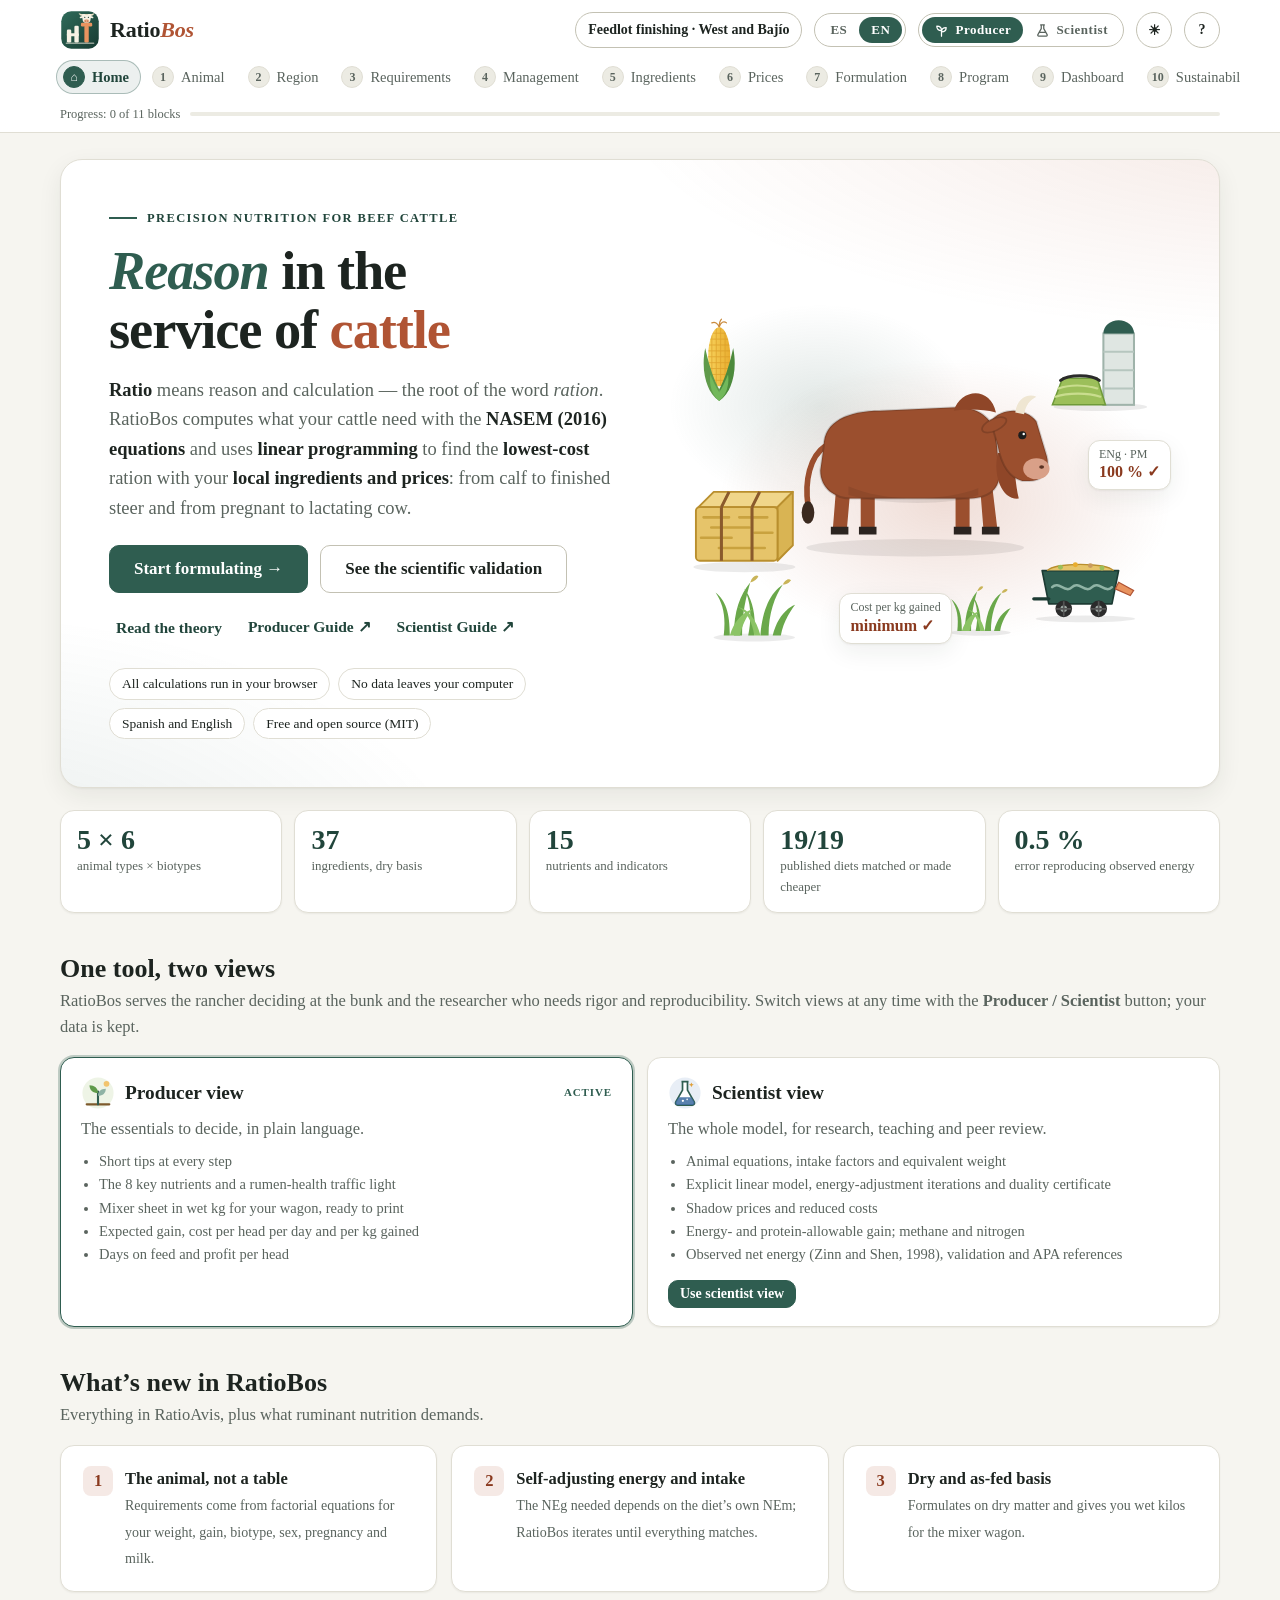
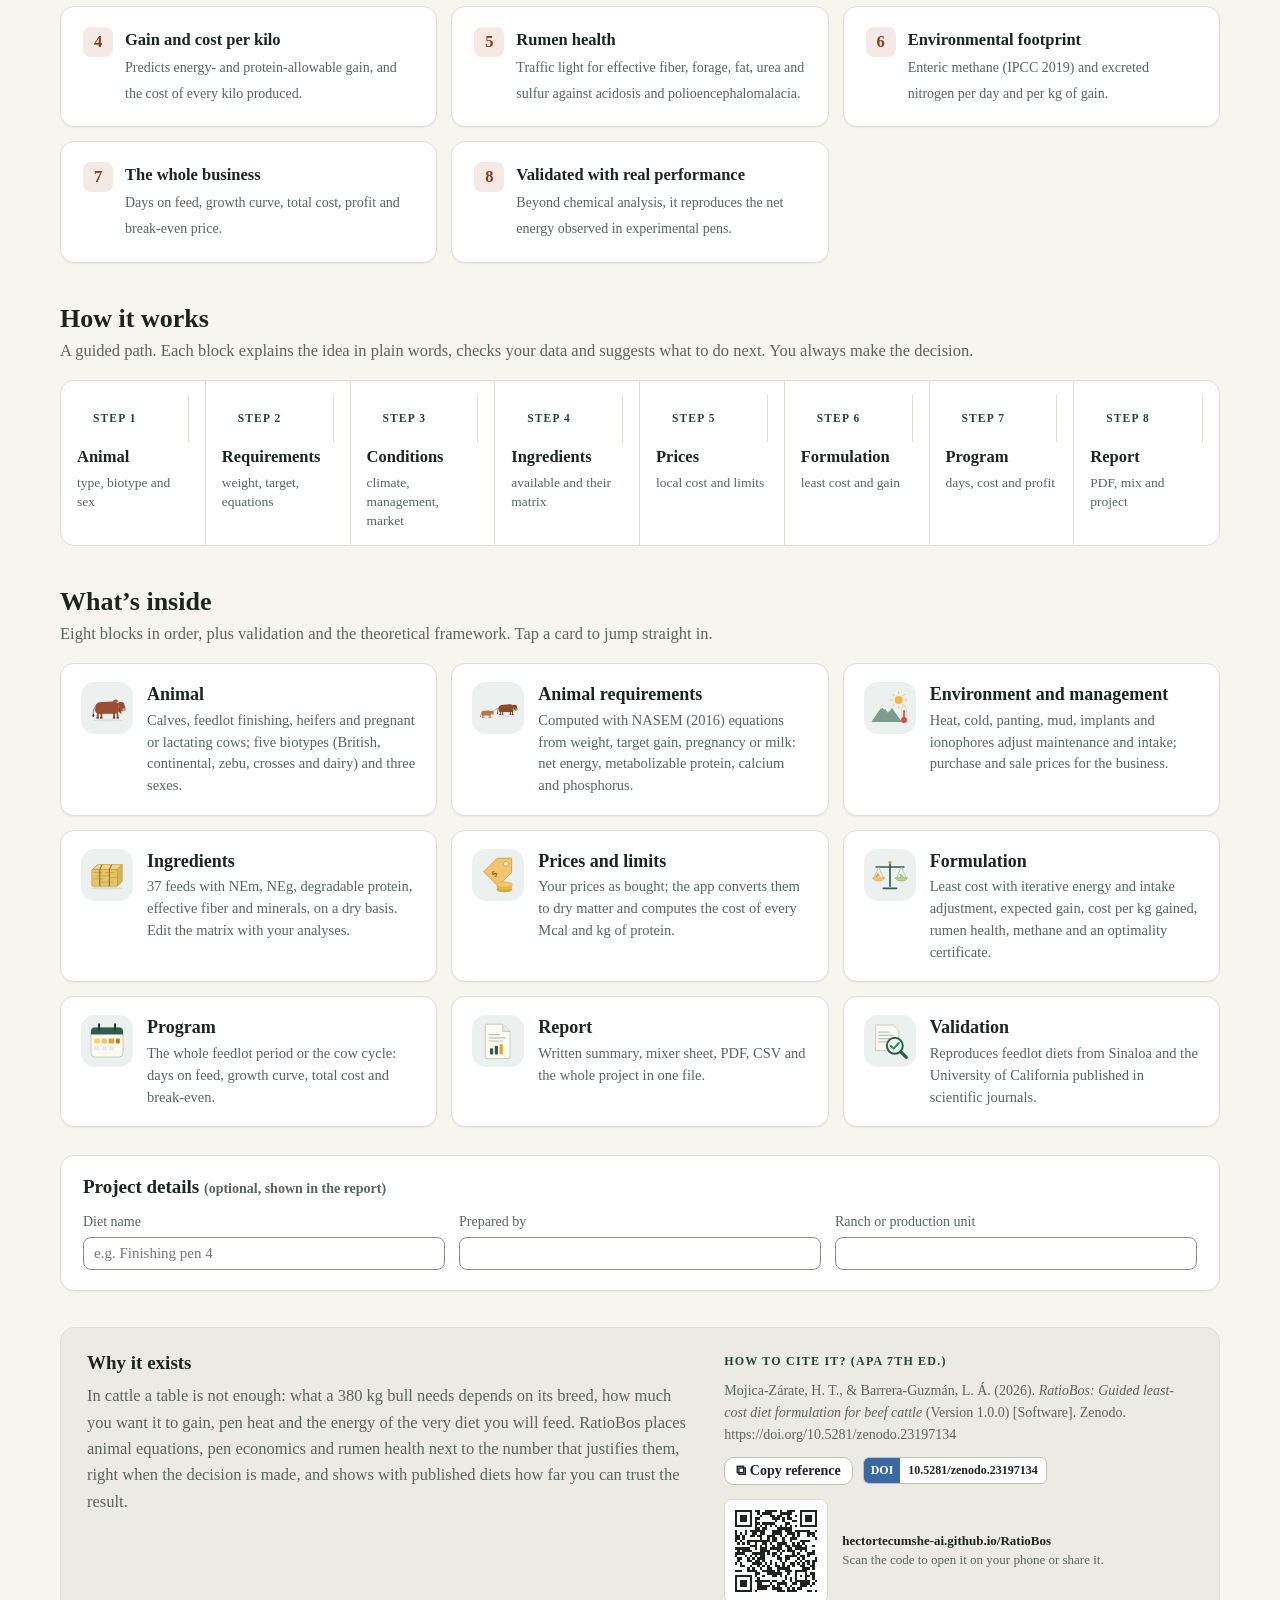
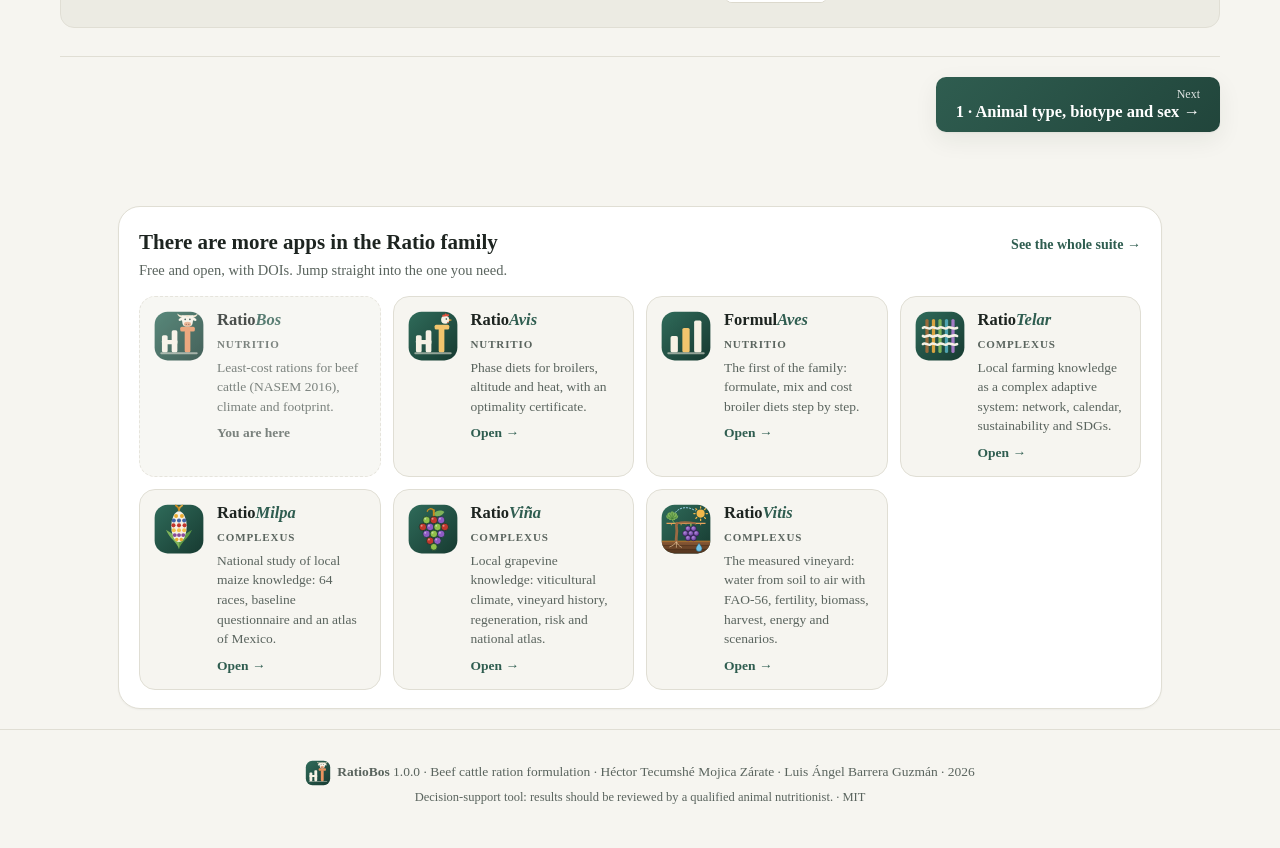
==== commit 69e7d6df: "Familia Ratio: enlace e ícono de Ratio Vitis Co-Authored-By: Claude Opus 5.5 <noreply@anthropic.com>" ====
--- a/index.html
+++ b/index.html
@@ -750,7 +750,7 @@
 @media (prefers-reduced-motion:reduce){.familia-ratio .fr-app,.familia-ratio .fr-ico{transition:none}}
 @media print{.familia-ratio{display:none!important}}
 </style>
-<section class="familia-ratio no-print" aria-label="Familia Ratio / Ratio family"><div class="fr-in"><div class="fr-cab"><div><h2><span class="fr-es">Hay más aplicaciones de la familia Ratio</span><span class="fr-en">There are more apps in the Ratio family</span></h2><p class="fr-sub"><span class="fr-es">Libres y gratuitas, con DOI. Entra directamente desde aquí a la que necesites.</span><span class="fr-en">Free and open, with DOIs. Jump straight into the one you need.</span></p></div><a class="fr-portal" href="https://hectortecumshe-ai.github.io/"><span class="fr-es">Ver toda la suite →</span><span class="fr-en">See the whole suite →</span></a></div><div class="fr-grid"><div class="fr-app aqui"><span class="fr-ico"><svg aria-hidden="true" focusable="false" xmlns="http://www.w3.org/2000/svg" viewBox="0 0 64 64"><defs><linearGradient id="frg-ratiobos" x1="0" y1="0" x2="1" y2="1"><stop offset="0" stop-color="#2f6b5a"/><stop offset="1" stop-color="#173a31"/></linearGradient></defs><rect x="2" y="2" width="60" height="60" rx="16" fill="url(#frg-ratiobos)"/><rect x="11" y="31" width="7" height="21" rx="2" fill="#f6f1e4"/><rect x="23" y="25" width="7" height="27" rx="2" fill="#f6f1e4"/><rect x="11" y="37" width="19" height="5" rx="1.5" fill="#f6f1e4"/><rect x="39" y="25" width="7" height="27" rx="2" fill="#e8935f"/><rect x="33.5" y="20.5" width="18" height="6" rx="2" fill="#e8935f"/><path d="M36.6 9.6C33 9.6 30.4 7.6 29.8 4.4c2 1.8 4.5 2.4 7.4 2.2z" fill="#efe3c8"/><path d="M48.4 9.6c3.6 0 6.2-2 6.8-5.2-2 1.8-4.5 2.4-7.4 2.2z" fill="#efe3c8"/><ellipse cx="34.4" cy="11.4" rx="3.1" ry="1.6" transform="rotate(-22 34.4 11.4)" fill="#f6f1e4"/><ellipse cx="50.6" cy="11.4" rx="3.1" ry="1.6" transform="rotate(22 50.6 11.4)" fill="#f6f1e4"/><path d="M37 6.4h11c1.4 0 2.2 1.1 2 2.5l-1.4 8c-.3 2-2 3.4-4 3.4h-4.2c-2 0-3.7-1.4-4-3.4l-1.4-8c-.2-1.4.6-2.5 2-2.5z" fill="#f6f1e4"/><path d="M39.6 6.6c1 2 4.8 2 5.8 0z" fill="#e2d3b0"/><ellipse cx="42.5" cy="17.4" rx="4.4" ry="2.8" fill="#e8a882"/><circle cx="40.9" cy="17.6" r=".75" fill="#7a3b22"/><circle cx="44.1" cy="17.6" r=".75" fill="#7a3b22"/><circle cx="39.6" cy="11.6" r="1" fill="#173a31"/><circle cx="45.4" cy="11.6" r="1" fill="#173a31"/><rect x="9" y="52" width="46" height="2.4" rx="1.2" fill="#f6f1e4" opacity=".55"/></svg></span><span><span class="fr-n">Ratio<i>Bos</i></span><span class="fr-fam">Nutritio</span><span class="fr-d"><span class="fr-es">Raciones de mínimo costo para bovinos de carne (NASEM 2016), clima y huella ambiental.</span><span class="fr-en">Least-cost rations for beef cattle (NASEM 2016), climate and footprint.</span></span><span class="fr-ir"><span class="fr-es">Estás aquí</span><span class="fr-en">You are here</span></span></span></div><a class="fr-app" href="https://hectortecumshe-ai.github.io/RatioAvis/"><span class="fr-ico"><svg aria-hidden="true" focusable="false" xmlns="http://www.w3.org/2000/svg" viewBox="0 0 64 64"><defs><linearGradient id="frg-ratioavis" x1="0" y1="0" x2="1" y2="1"><stop offset="0" stop-color="#2f6b5a"/><stop offset="1" stop-color="#173a31"/></linearGradient></defs><rect x="2" y="2" width="60" height="60" rx="16" fill="url(#frg-ratioavis)"/><rect x="11" y="31" width="7" height="21" rx="2" fill="#f6f1e4"/><rect x="23" y="25" width="7" height="27" rx="2" fill="#f6f1e4"/><rect x="11" y="37" width="19" height="5" rx="1.5" fill="#f6f1e4"/><rect x="39" y="22" width="7" height="30" rx="2" fill="#f2c46d"/><rect x="34" y="18" width="18" height="6" rx="2" fill="#f2c46d"/><circle cx="47" cy="12" r="5" fill="#f6f1e4"/><path d="M43.5 8.2c-.6-2.6 1.6-3.6 2.4-1.8.2-2.4 2.8-2.8 3.2-.4 1-1.8 3.2-.8 2.4 1.4z" fill="#e0533f"/><path d="M51.6 11l4 1.4-4 1.4z" fill="#f2a33a"/><circle cx="48.4" cy="11" r=".95" fill="#173a31"/><path d="M50.8 14.2c.8 2.2-.9 3-1.6 1.2z" fill="#e0533f"/><rect x="9" y="52" width="46" height="2.4" rx="1.2" fill="#f6f1e4" opacity=".55"/></svg></span><span><span class="fr-n">Ratio<i>Avis</i></span><span class="fr-fam">Nutritio</span><span class="fr-d"><span class="fr-es">Dietas por fase para pollo de engorda, altitud y calor, con certificado de optimalidad.</span><span class="fr-en">Phase diets for broilers, altitude and heat, with an optimality certificate.</span></span><span class="fr-ir"><span class="fr-es">Abrir →</span><span class="fr-en">Open →</span></span></span></a><a class="fr-app" href="https://hectortecumshe-ai.github.io/FormulAves/"><span class="fr-ico"><svg aria-hidden="true" focusable="false" xmlns="http://www.w3.org/2000/svg" viewBox="0 0 64 64"><defs><linearGradient id="frg-formulaves" x1="0" y1="0" x2="1" y2="1"><stop offset="0" stop-color="#2f6b5a"/><stop offset="1" stop-color="#173a31"/></linearGradient></defs><rect x="2" y="2" width="60" height="60" rx="16" fill="url(#frg-formulaves)"/><rect x="13" y="32" width="9" height="20" rx="2" fill="#f6f1e4"/><rect x="27.5" y="22" width="9" height="30" rx="2" fill="#f2c46d"/><rect x="42" y="13" width="9" height="39" rx="2" fill="#f6f1e4"/><rect x="9" y="52" width="46" height="2.4" rx="1.2" fill="#f6f1e4" opacity=".55"/></svg></span><span><span class="fr-n">Formul<i>Aves</i></span><span class="fr-fam">Nutritio</span><span class="fr-d"><span class="fr-es">La primera de la familia: formular, mezclar y costear la dieta del pollo paso a paso.</span><span class="fr-en">The first of the family: formulate, mix and cost broiler diets step by step.</span></span><span class="fr-ir"><span class="fr-es">Abrir →</span><span class="fr-en">Open →</span></span></span></a><a class="fr-app" href="https://hectortecumshe-ai.github.io/RatioTelar/"><span class="fr-ico"><svg aria-hidden="true" focusable="false" xmlns="http://www.w3.org/2000/svg" viewBox="0 0 64 64"><defs><linearGradient id="frg-ratiotelar" x1="0" y1="0" x2="1" y2="1"><stop offset="0" stop-color="#2f6b5a"/><stop offset="1" stop-color="#173a31"/></linearGradient></defs><rect x="2" y="2" width="60" height="60" rx="16" fill="url(#frg-ratiotelar)"/><g stroke-width="4" stroke-linecap="round"><path d="M16 13v38" stroke="#9a6a3a"/><path d="M24 13v38" stroke="#d9a441"/><path d="M32 13v38" stroke="#7fb35a"/><path d="M40 13v38" stroke="#4fa3b0"/><path d="M48 13v38" stroke="#a47bc4"/></g><g fill="none" stroke="#f6f1e4" stroke-width="3.2" stroke-linecap="round"><path d="M11 22c3-3 7 3 10 0s7 3 10 0 7 3 10 0 7 3 12 0"/><path d="M11 32c3 3 7-3 10 0s7-3 10 0 7-3 10 0 7-3 12 0"/><path d="M11 42c3-3 7 3 10 0s7 3 10 0 7 3 10 0 7 3 12 0"/></g></svg></span><span><span class="fr-n">Ratio<i>Telar</i></span><span class="fr-fam">Complexus</span><span class="fr-d"><span class="fr-es">El saber agrícola local como sistema complejo adaptativo: red, calendario, sostenibilidad y ODS.</span><span class="fr-en">Local farming knowledge as a complex adaptive system: network, calendar, sustainability and SDGs.</span></span><span class="fr-ir"><span class="fr-es">Abrir →</span><span class="fr-en">Open →</span></span></span></a><a class="fr-app" href="https://hectortecumshe-ai.github.io/RatioMilpa/"><span class="fr-ico"><svg aria-hidden="true" focusable="false" xmlns="http://www.w3.org/2000/svg" viewBox="0 0 64 64"><defs><linearGradient id="frg-ratiomilpa" x1="0" y1="0" x2="1" y2="1"><stop offset="0" stop-color="#2f6b5a"/><stop offset="1" stop-color="#173a31"/></linearGradient></defs><rect x="2" y="2" width="60" height="60" rx="16" fill="url(#frg-ratiomilpa)"/><path d="M32 57c-2-9-12-13-16-24 6 4 12 7 16 14" fill="#7fb35a"/><path d="M32 57c2-9 12-13 16-24-6 4-12 7-16 14" fill="#5f9a46"/><ellipse cx="32" cy="29" rx="9.5" ry="19" fill="#f6f1e4"/><g><circle cx="28.4" cy="16" r="2.4" fill="#e9ad2f"/><circle cx="35.6" cy="16" r="2.4" fill="#e9ad2f"/><circle cx="25.6" cy="21.5" r="2.5" fill="#3f63a8"/><circle cx="32" cy="21.5" r="2.5" fill="#3f63a8"/><circle cx="38.4" cy="21.5" r="2.5" fill="#3f63a8"/><circle cx="25.2" cy="27.5" r="2.5" fill="#c2372d"/><circle cx="32" cy="27.5" r="2.5" fill="#c2372d"/><circle cx="38.8" cy="27.5" r="2.5" fill="#c2372d"/><circle cx="25.6" cy="33.5" r="2.5" fill="#f2c14e"/><circle cx="32" cy="33.5" r="2.5" fill="#f2c14e"/><circle cx="38.4" cy="33.5" r="2.5" fill="#f2c14e"/><circle cx="26.8" cy="39.5" r="2.4" fill="#8a4a9a"/><circle cx="32" cy="39.5" r="2.4" fill="#8a4a9a"/><circle cx="37.2" cy="39.5" r="2.4" fill="#8a4a9a"/><circle cx="29.2" cy="45" r="2.2" fill="#e9ad2f"/><circle cx="34.8" cy="45" r="2.2" fill="#e9ad2f"/></g><path d="M32 9c0-3 2-5 4-6" stroke="#d9a441" stroke-width="2" fill="none" stroke-linecap="round"/><path d="M32 9c0-3-2-5-4-6" stroke="#c98b21" stroke-width="2" fill="none" stroke-linecap="round"/></svg></span><span><span class="fr-n">Ratio<i>Milpa</i></span><span class="fr-fam">Complexus</span><span class="fr-d"><span class="fr-es">Estudio nacional del conocimiento local del maíz: 64 razas, cuestionario base y atlas de México.</span><span class="fr-en">National study of local maize knowledge: 64 races, baseline questionnaire and an atlas of Mexico.</span></span><span class="fr-ir"><span class="fr-es">Abrir →</span><span class="fr-en">Open →</span></span></span></a><a class="fr-app" href="https://hectortecumshe-ai.github.io/RatioVina/"><span class="fr-ico"><svg aria-hidden="true" focusable="false" xmlns="http://www.w3.org/2000/svg" viewBox="0 0 64 64"><defs><linearGradient id="frg-ratiovina" x1="0" y1="0" x2="1" y2="1"><stop offset="0" stop-color="#2f6b5a"/><stop offset="1" stop-color="#173a31"/></linearGradient></defs><rect x="2" y="2" width="60" height="60" rx="16" fill="url(#frg-ratiovina)"/><path d="M33 13c3-4 9-5 13-2-2 4-7 6-11 5" fill="#7fb35a"/><path d="M33 9v8" stroke="#c98b21" stroke-width="2.4" stroke-linecap="round"/><path d="M33 9c-3-3-7-2-8 1" stroke="#c98b21" stroke-width="1.8" fill="none" stroke-linecap="round"/><g stroke="#173a31" stroke-width="1"><circle cx="24" cy="21" r="4.6" fill="#8fbf4a"/><circle cx="33" cy="21" r="4.6" fill="#c2372d"/><circle cx="42" cy="21" r="4.6" fill="#8f5bc4"/><circle cx="19.5" cy="29.5" r="4.6" fill="#c2372d"/><circle cx="28.5" cy="29.5" r="4.6" fill="#8f5bc4"/><circle cx="37.5" cy="29.5" r="4.6" fill="#8fbf4a"/><circle cx="46.5" cy="29.5" r="4.6" fill="#c2372d"/><circle cx="24" cy="38" r="4.6" fill="#8f5bc4"/><circle cx="33" cy="38" r="4.6" fill="#8fbf4a"/><circle cx="42" cy="38" r="4.6" fill="#8f5bc4"/><circle cx="28.5" cy="46.5" r="4.6" fill="#c2372d"/><circle cx="37.5" cy="46.5" r="4.6" fill="#8f5bc4"/><circle cx="33" cy="54" r="4.2" fill="#8fbf4a"/></g><g fill="#fff" opacity=".45"><circle cx="22.5" cy="19.5" r="1.2"/><circle cx="31.5" cy="19.5" r="1.2"/><circle cx="40.5" cy="19.5" r="1.2"/><circle cx="18" cy="28" r="1.2"/><circle cx="27" cy="28" r="1.2"/><circle cx="36" cy="28" r="1.2"/><circle cx="45" cy="28" r="1.2"/><circle cx="22.5" cy="36.5" r="1.2"/><circle cx="31.5" cy="36.5" r="1.2"/><circle cx="40.5" cy="36.5" r="1.2"/><circle cx="27" cy="45" r="1.2"/><circle cx="36" cy="45" r="1.2"/></g></svg></span><span><span class="fr-n">Ratio<i>Viña</i></span><span class="fr-fam">Complexus</span><span class="fr-d"><span class="fr-es">El conocimiento local de la vid: clima vitícola, historial del viñedo, regeneración, riesgo y atlas nacional.</span><span class="fr-en">Local grapevine knowledge: viticultural climate, vineyard history, regeneration, risk and national atlas.</span></span><span class="fr-ir"><span class="fr-es">Abrir →</span><span class="fr-en">Open →</span></span></span></a></div></div></section>
+<section class="familia-ratio no-print" aria-label="Familia Ratio / Ratio family"><div class="fr-in"><div class="fr-cab"><div><h2><span class="fr-es">Hay más aplicaciones de la familia Ratio</span><span class="fr-en">There are more apps in the Ratio family</span></h2><p class="fr-sub"><span class="fr-es">Libres y gratuitas, con DOI. Entra directamente desde aquí a la que necesites.</span><span class="fr-en">Free and open, with DOIs. Jump straight into the one you need.</span></p></div><a class="fr-portal" href="https://hectortecumshe-ai.github.io/"><span class="fr-es">Ver toda la suite →</span><span class="fr-en">See the whole suite →</span></a></div><div class="fr-grid"><div class="fr-app aqui"><span class="fr-ico"><svg aria-hidden="true" focusable="false" xmlns="http://www.w3.org/2000/svg" viewBox="0 0 64 64"><defs><linearGradient id="frg-ratiobos" x1="0" y1="0" x2="1" y2="1"><stop offset="0" stop-color="#2f6b5a"/><stop offset="1" stop-color="#173a31"/></linearGradient></defs><rect x="2" y="2" width="60" height="60" rx="16" fill="url(#frg-ratiobos)"/><rect x="11" y="31" width="7" height="21" rx="2" fill="#f6f1e4"/><rect x="23" y="25" width="7" height="27" rx="2" fill="#f6f1e4"/><rect x="11" y="37" width="19" height="5" rx="1.5" fill="#f6f1e4"/><rect x="39" y="25" width="7" height="27" rx="2" fill="#e8935f"/><rect x="33.5" y="20.5" width="18" height="6" rx="2" fill="#e8935f"/><path d="M36.6 9.6C33 9.6 30.4 7.6 29.8 4.4c2 1.8 4.5 2.4 7.4 2.2z" fill="#efe3c8"/><path d="M48.4 9.6c3.6 0 6.2-2 6.8-5.2-2 1.8-4.5 2.4-7.4 2.2z" fill="#efe3c8"/><ellipse cx="34.4" cy="11.4" rx="3.1" ry="1.6" transform="rotate(-22 34.4 11.4)" fill="#f6f1e4"/><ellipse cx="50.6" cy="11.4" rx="3.1" ry="1.6" transform="rotate(22 50.6 11.4)" fill="#f6f1e4"/><path d="M37 6.4h11c1.4 0 2.2 1.1 2 2.5l-1.4 8c-.3 2-2 3.4-4 3.4h-4.2c-2 0-3.7-1.4-4-3.4l-1.4-8c-.2-1.4.6-2.5 2-2.5z" fill="#f6f1e4"/><path d="M39.6 6.6c1 2 4.8 2 5.8 0z" fill="#e2d3b0"/><ellipse cx="42.5" cy="17.4" rx="4.4" ry="2.8" fill="#e8a882"/><circle cx="40.9" cy="17.6" r=".75" fill="#7a3b22"/><circle cx="44.1" cy="17.6" r=".75" fill="#7a3b22"/><circle cx="39.6" cy="11.6" r="1" fill="#173a31"/><circle cx="45.4" cy="11.6" r="1" fill="#173a31"/><rect x="9" y="52" width="46" height="2.4" rx="1.2" fill="#f6f1e4" opacity=".55"/></svg></span><span><span class="fr-n">Ratio<i>Bos</i></span><span class="fr-fam">Nutritio</span><span class="fr-d"><span class="fr-es">Raciones de mínimo costo para bovinos de carne (NASEM 2016), clima y huella ambiental.</span><span class="fr-en">Least-cost rations for beef cattle (NASEM 2016), climate and footprint.</span></span><span class="fr-ir"><span class="fr-es">Estás aquí</span><span class="fr-en">You are here</span></span></span></div><a class="fr-app" href="https://hectortecumshe-ai.github.io/RatioAvis/"><span class="fr-ico"><svg aria-hidden="true" focusable="false" xmlns="http://www.w3.org/2000/svg" viewBox="0 0 64 64"><defs><linearGradient id="frg-ratioavis" x1="0" y1="0" x2="1" y2="1"><stop offset="0" stop-color="#2f6b5a"/><stop offset="1" stop-color="#173a31"/></linearGradient></defs><rect x="2" y="2" width="60" height="60" rx="16" fill="url(#frg-ratioavis)"/><rect x="11" y="31" width="7" height="21" rx="2" fill="#f6f1e4"/><rect x="23" y="25" width="7" height="27" rx="2" fill="#f6f1e4"/><rect x="11" y="37" width="19" height="5" rx="1.5" fill="#f6f1e4"/><rect x="39" y="22" width="7" height="30" rx="2" fill="#f2c46d"/><rect x="34" y="18" width="18" height="6" rx="2" fill="#f2c46d"/><circle cx="47" cy="12" r="5" fill="#f6f1e4"/><path d="M43.5 8.2c-.6-2.6 1.6-3.6 2.4-1.8.2-2.4 2.8-2.8 3.2-.4 1-1.8 3.2-.8 2.4 1.4z" fill="#e0533f"/><path d="M51.6 11l4 1.4-4 1.4z" fill="#f2a33a"/><circle cx="48.4" cy="11" r=".95" fill="#173a31"/><path d="M50.8 14.2c.8 2.2-.9 3-1.6 1.2z" fill="#e0533f"/><rect x="9" y="52" width="46" height="2.4" rx="1.2" fill="#f6f1e4" opacity=".55"/></svg></span><span><span class="fr-n">Ratio<i>Avis</i></span><span class="fr-fam">Nutritio</span><span class="fr-d"><span class="fr-es">Dietas por fase para pollo de engorda, altitud y calor, con certificado de optimalidad.</span><span class="fr-en">Phase diets for broilers, altitude and heat, with an optimality certificate.</span></span><span class="fr-ir"><span class="fr-es">Abrir →</span><span class="fr-en">Open →</span></span></span></a><a class="fr-app" href="https://hectortecumshe-ai.github.io/FormulAves/"><span class="fr-ico"><svg aria-hidden="true" focusable="false" xmlns="http://www.w3.org/2000/svg" viewBox="0 0 64 64"><defs><linearGradient id="frg-formulaves" x1="0" y1="0" x2="1" y2="1"><stop offset="0" stop-color="#2f6b5a"/><stop offset="1" stop-color="#173a31"/></linearGradient></defs><rect x="2" y="2" width="60" height="60" rx="16" fill="url(#frg-formulaves)"/><rect x="13" y="32" width="9" height="20" rx="2" fill="#f6f1e4"/><rect x="27.5" y="22" width="9" height="30" rx="2" fill="#f2c46d"/><rect x="42" y="13" width="9" height="39" rx="2" fill="#f6f1e4"/><rect x="9" y="52" width="46" height="2.4" rx="1.2" fill="#f6f1e4" opacity=".55"/></svg></span><span><span class="fr-n">Formul<i>Aves</i></span><span class="fr-fam">Nutritio</span><span class="fr-d"><span class="fr-es">La primera de la familia: formular, mezclar y costear la dieta del pollo paso a paso.</span><span class="fr-en">The first of the family: formulate, mix and cost broiler diets step by step.</span></span><span class="fr-ir"><span class="fr-es">Abrir →</span><span class="fr-en">Open →</span></span></span></a><a class="fr-app" href="https://hectortecumshe-ai.github.io/RatioTelar/"><span class="fr-ico"><svg aria-hidden="true" focusable="false" xmlns="http://www.w3.org/2000/svg" viewBox="0 0 64 64"><defs><linearGradient id="frg-ratiotelar" x1="0" y1="0" x2="1" y2="1"><stop offset="0" stop-color="#2f6b5a"/><stop offset="1" stop-color="#173a31"/></linearGradient></defs><rect x="2" y="2" width="60" height="60" rx="16" fill="url(#frg-ratiotelar)"/><g stroke-width="4" stroke-linecap="round"><path d="M16 13v38" stroke="#9a6a3a"/><path d="M24 13v38" stroke="#d9a441"/><path d="M32 13v38" stroke="#7fb35a"/><path d="M40 13v38" stroke="#4fa3b0"/><path d="M48 13v38" stroke="#a47bc4"/></g><g fill="none" stroke="#f6f1e4" stroke-width="3.2" stroke-linecap="round"><path d="M11 22c3-3 7 3 10 0s7 3 10 0 7 3 10 0 7 3 12 0"/><path d="M11 32c3 3 7-3 10 0s7-3 10 0 7-3 10 0 7-3 12 0"/><path d="M11 42c3-3 7 3 10 0s7 3 10 0 7 3 10 0 7 3 12 0"/></g></svg></span><span><span class="fr-n">Ratio<i>Telar</i></span><span class="fr-fam">Complexus</span><span class="fr-d"><span class="fr-es">El saber agrícola local como sistema complejo adaptativo: red, calendario, sostenibilidad y ODS.</span><span class="fr-en">Local farming knowledge as a complex adaptive system: network, calendar, sustainability and SDGs.</span></span><span class="fr-ir"><span class="fr-es">Abrir →</span><span class="fr-en">Open →</span></span></span></a><a class="fr-app" href="https://hectortecumshe-ai.github.io/RatioMilpa/"><span class="fr-ico"><svg aria-hidden="true" focusable="false" xmlns="http://www.w3.org/2000/svg" viewBox="0 0 64 64"><defs><linearGradient id="frg-ratiomilpa" x1="0" y1="0" x2="1" y2="1"><stop offset="0" stop-color="#2f6b5a"/><stop offset="1" stop-color="#173a31"/></linearGradient></defs><rect x="2" y="2" width="60" height="60" rx="16" fill="url(#frg-ratiomilpa)"/><path d="M32 57c-2-9-12-13-16-24 6 4 12 7 16 14" fill="#7fb35a"/><path d="M32 57c2-9 12-13 16-24-6 4-12 7-16 14" fill="#5f9a46"/><ellipse cx="32" cy="29" rx="9.5" ry="19" fill="#f6f1e4"/><g><circle cx="28.4" cy="16" r="2.4" fill="#e9ad2f"/><circle cx="35.6" cy="16" r="2.4" fill="#e9ad2f"/><circle cx="25.6" cy="21.5" r="2.5" fill="#3f63a8"/><circle cx="32" cy="21.5" r="2.5" fill="#3f63a8"/><circle cx="38.4" cy="21.5" r="2.5" fill="#3f63a8"/><circle cx="25.2" cy="27.5" r="2.5" fill="#c2372d"/><circle cx="32" cy="27.5" r="2.5" fill="#c2372d"/><circle cx="38.8" cy="27.5" r="2.5" fill="#c2372d"/><circle cx="25.6" cy="33.5" r="2.5" fill="#f2c14e"/><circle cx="32" cy="33.5" r="2.5" fill="#f2c14e"/><circle cx="38.4" cy="33.5" r="2.5" fill="#f2c14e"/><circle cx="26.8" cy="39.5" r="2.4" fill="#8a4a9a"/><circle cx="32" cy="39.5" r="2.4" fill="#8a4a9a"/><circle cx="37.2" cy="39.5" r="2.4" fill="#8a4a9a"/><circle cx="29.2" cy="45" r="2.2" fill="#e9ad2f"/><circle cx="34.8" cy="45" r="2.2" fill="#e9ad2f"/></g><path d="M32 9c0-3 2-5 4-6" stroke="#d9a441" stroke-width="2" fill="none" stroke-linecap="round"/><path d="M32 9c0-3-2-5-4-6" stroke="#c98b21" stroke-width="2" fill="none" stroke-linecap="round"/></svg></span><span><span class="fr-n">Ratio<i>Milpa</i></span><span class="fr-fam">Complexus</span><span class="fr-d"><span class="fr-es">Estudio nacional del conocimiento local del maíz: 64 razas, cuestionario base y atlas de México.</span><span class="fr-en">National study of local maize knowledge: 64 races, baseline questionnaire and an atlas of Mexico.</span></span><span class="fr-ir"><span class="fr-es">Abrir →</span><span class="fr-en">Open →</span></span></span></a><a class="fr-app" href="https://hectortecumshe-ai.github.io/RatioVina/"><span class="fr-ico"><svg aria-hidden="true" focusable="false" xmlns="http://www.w3.org/2000/svg" viewBox="0 0 64 64"><defs><linearGradient id="frg-ratiovina" x1="0" y1="0" x2="1" y2="1"><stop offset="0" stop-color="#2f6b5a"/><stop offset="1" stop-color="#173a31"/></linearGradient></defs><rect x="2" y="2" width="60" height="60" rx="16" fill="url(#frg-ratiovina)"/><path d="M33 13c3-4 9-5 13-2-2 4-7 6-11 5" fill="#7fb35a"/><path d="M33 9v8" stroke="#c98b21" stroke-width="2.4" stroke-linecap="round"/><path d="M33 9c-3-3-7-2-8 1" stroke="#c98b21" stroke-width="1.8" fill="none" stroke-linecap="round"/><g stroke="#173a31" stroke-width="1"><circle cx="24" cy="21" r="4.6" fill="#8fbf4a"/><circle cx="33" cy="21" r="4.6" fill="#c2372d"/><circle cx="42" cy="21" r="4.6" fill="#8f5bc4"/><circle cx="19.5" cy="29.5" r="4.6" fill="#c2372d"/><circle cx="28.5" cy="29.5" r="4.6" fill="#8f5bc4"/><circle cx="37.5" cy="29.5" r="4.6" fill="#8fbf4a"/><circle cx="46.5" cy="29.5" r="4.6" fill="#c2372d"/><circle cx="24" cy="38" r="4.6" fill="#8f5bc4"/><circle cx="33" cy="38" r="4.6" fill="#8fbf4a"/><circle cx="42" cy="38" r="4.6" fill="#8f5bc4"/><circle cx="28.5" cy="46.5" r="4.6" fill="#c2372d"/><circle cx="37.5" cy="46.5" r="4.6" fill="#8f5bc4"/><circle cx="33" cy="54" r="4.2" fill="#8fbf4a"/></g><g fill="#fff" opacity=".45"><circle cx="22.5" cy="19.5" r="1.2"/><circle cx="31.5" cy="19.5" r="1.2"/><circle cx="40.5" cy="19.5" r="1.2"/><circle cx="18" cy="28" r="1.2"/><circle cx="27" cy="28" r="1.2"/><circle cx="36" cy="28" r="1.2"/><circle cx="45" cy="28" r="1.2"/><circle cx="22.5" cy="36.5" r="1.2"/><circle cx="31.5" cy="36.5" r="1.2"/><circle cx="40.5" cy="36.5" r="1.2"/><circle cx="27" cy="45" r="1.2"/><circle cx="36" cy="45" r="1.2"/></g></svg></span><span><span class="fr-n">Ratio<i>Viña</i></span><span class="fr-fam">Complexus</span><span class="fr-d"><span class="fr-es">El conocimiento local de la vid: clima vitícola, historial del viñedo, regeneración, riesgo y atlas nacional.</span><span class="fr-en">Local grapevine knowledge: viticultural climate, vineyard history, regeneration, risk and national atlas.</span></span><span class="fr-ir"><span class="fr-es">Abrir →</span><span class="fr-en">Open →</span></span></span></a><a class="fr-app" href="https://hectortecumshe-ai.github.io/RatioVitis/"><span class="fr-ico"><svg aria-hidden="true" focusable="false" xmlns="http://www.w3.org/2000/svg" viewBox="0 0 64 64"><defs><linearGradient id="frg-ratiovitis-g" x1="0" y1="0" x2="1" y2="1"><stop offset="0" stop-color="#2f6b5a"/><stop offset="1" stop-color="#173a31"/></linearGradient><linearGradient id="frg-ratiovitis-s" x1="0" y1="0" x2="0" y2="1"><stop offset="0" stop-color="#8a5a36"/><stop offset="1" stop-color="#4a2e1b"/></linearGradient><radialGradient id="frg-ratiovitis-u" cx=".35" cy=".3" r=".75"><stop offset="0" stop-color="#b48ae0"/><stop offset="1" stop-color="#5e3592"/></radialGradient><clipPath id="frg-ratiovitis-c"><rect x="2" y="2" width="60" height="60" rx="16"/></clipPath></defs><rect x="2" y="2" width="60" height="60" rx="16" fill="url(#frg-ratiovitis-g)"/><g clip-path="url(#frg-ratiovitis-c)"><path d="M2 47h60v17H2z" fill="url(#frg-ratiovitis-s)"/><path d="M2 52.5h60M2 57.5h60" stroke="#2c1a0f" stroke-width=".9" opacity=".55"/><path d="M2 47h60" stroke="#c0772b" stroke-width="1.2"/></g><circle cx="50" cy="13" r="5" fill="#f2b84b"/><g stroke="#f2b84b" stroke-width="1.5" stroke-linecap="round"><path d="M50 4.6v1.6M50 19.8v1.6M41.6 13h1.6M56.8 13h1.6M44.1 7.1l1.1 1.1M54.8 17.8l1.1 1.1M44.1 18.9l1.1-1.1M54.8 8.2l1.1-1.1"/></g><path d="M8 25h48" stroke="#e9a35c" stroke-width="1.4"/><path d="M14 25v2.4M20 25v1.4M26 25v2.4M32 25v1.4M38 25v2.4M44 25v1.4M50 25v2.4" stroke="#e9a35c" stroke-width="1"/><path d="M20 47.5c-.6-7 1.6-11.5.4-16.5-.5-2.4-.4-4.4.6-6" stroke="#9b6a43" stroke-width="3.4" fill="none" stroke-linecap="round"/><path d="M21 25c6-2 12-2 22 0" stroke="#9b6a43" stroke-width="2.4" fill="none" stroke-linecap="round"/><path d="M20 48c-2 3-5 5-8 6M20.5 48c1 3 3 5 6 6.5M20.2 48.5v6" stroke="#e6c79c" stroke-width="1" fill="none" stroke-linecap="round" opacity=".8"/><path d="M19 11.5C25 4.5 35 4 43.5 9.5" stroke="#9ed3ec" stroke-width="1.2" fill="none" stroke-dasharray="1.6 2.2" stroke-linecap="round"/><path d="M15 20.3c-1.1.6-2.6.8-3.9.4l.5-1.3-2.2.1c-1.4-1.1-2-2.7-1.7-4.3l1.6.5-.3-1.9c.6-1.3 1.7-2.1 3-2.4l.4 1.5.9-1.9c.6-.3 1.1-.4 1.7-.4s1.1.1 1.7.4l.9 1.9.4-1.5c1.3.3 2.4 1.1 3 2.4l-.3 1.9 1.6-.5c.3 1.6-.3 3.2-1.7 4.3l-2.2-.1.5 1.3c-1.3.4-2.8.2-3.9-.4z" fill="#7fb35a"/><path d="M15 19.8V12.2M15 19.8 11.6 13.6M15 19.8 9.4 17M15 19.8 18.4 13.6M15 19.8 20.6 17" stroke="#3f7a35" stroke-width=".8" stroke-linecap="round"/><path d="M15 20.2c.8 1.8 1.6 3.2 2.6 4.4" stroke="#7fb35a" stroke-width="1.2" fill="none" stroke-linecap="round"/><path d="M38 25.5v3" stroke="#7fb35a" stroke-width="1.4" stroke-linecap="round"/><g fill="url(#frg-ratiovitis-u)" stroke="#2b1746" stroke-width=".7"><circle cx="34.6" cy="31.6" r="3.3"/><circle cx="41.4" cy="31.6" r="3.3"/><circle cx="31.2" cy="37.4" r="3.3"/><circle cx="38" cy="37.4" r="3.3"/><circle cx="44.8" cy="37.4" r="3.3"/><circle cx="34.6" cy="43.2" r="3.3"/><circle cx="41.4" cy="43.2" r="3.3"/></g><path d="M48 49.5c-2.4 3.2-3.6 5-3.6 6.6a3.6 3.6 0 0 0 7.2 0c0-1.6-1.2-3.4-3.6-6.6z" fill="#6fc3e8" stroke="#1d5f7a" stroke-width=".6"/></svg></span><span><span class="fr-n">Ratio<i>Vitis</i></span><span class="fr-fam">Complexus</span><span class="fr-d"><span class="fr-es">El viñedo medido: agua del suelo al aire con FAO-56, fertilidad, biomasa, cosecha, energía y escenarios.</span><span class="fr-en">The measured vineyard: water from soil to air with FAO-56, fertility, biomass, harvest, energy and scenarios.</span></span><span class="fr-ir"><span class="fr-es">Abrir →</span><span class="fr-en">Open →</span></span></span></a></div></div></section>
 <!--/FAMILIA-->
 <footer class="pie" id="pie"></footer>
 <div class="toast" id="toast"></div>
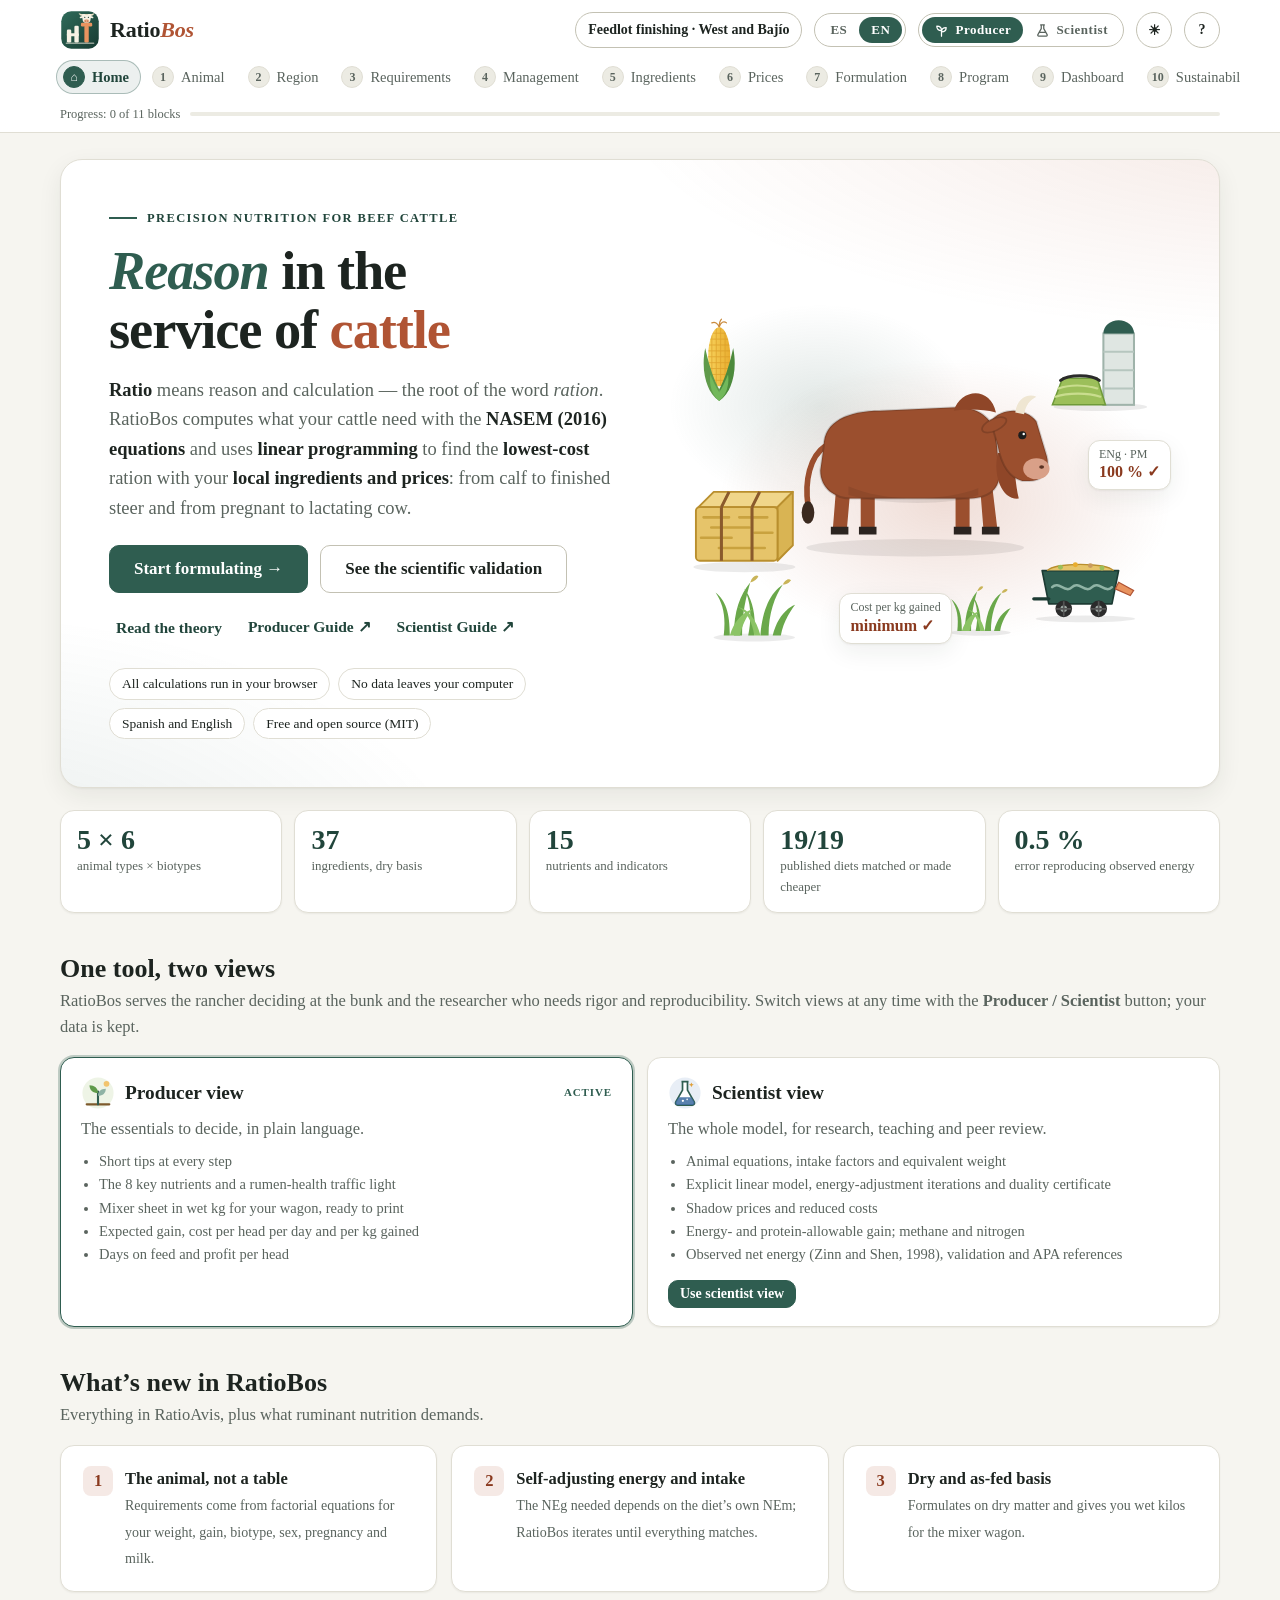
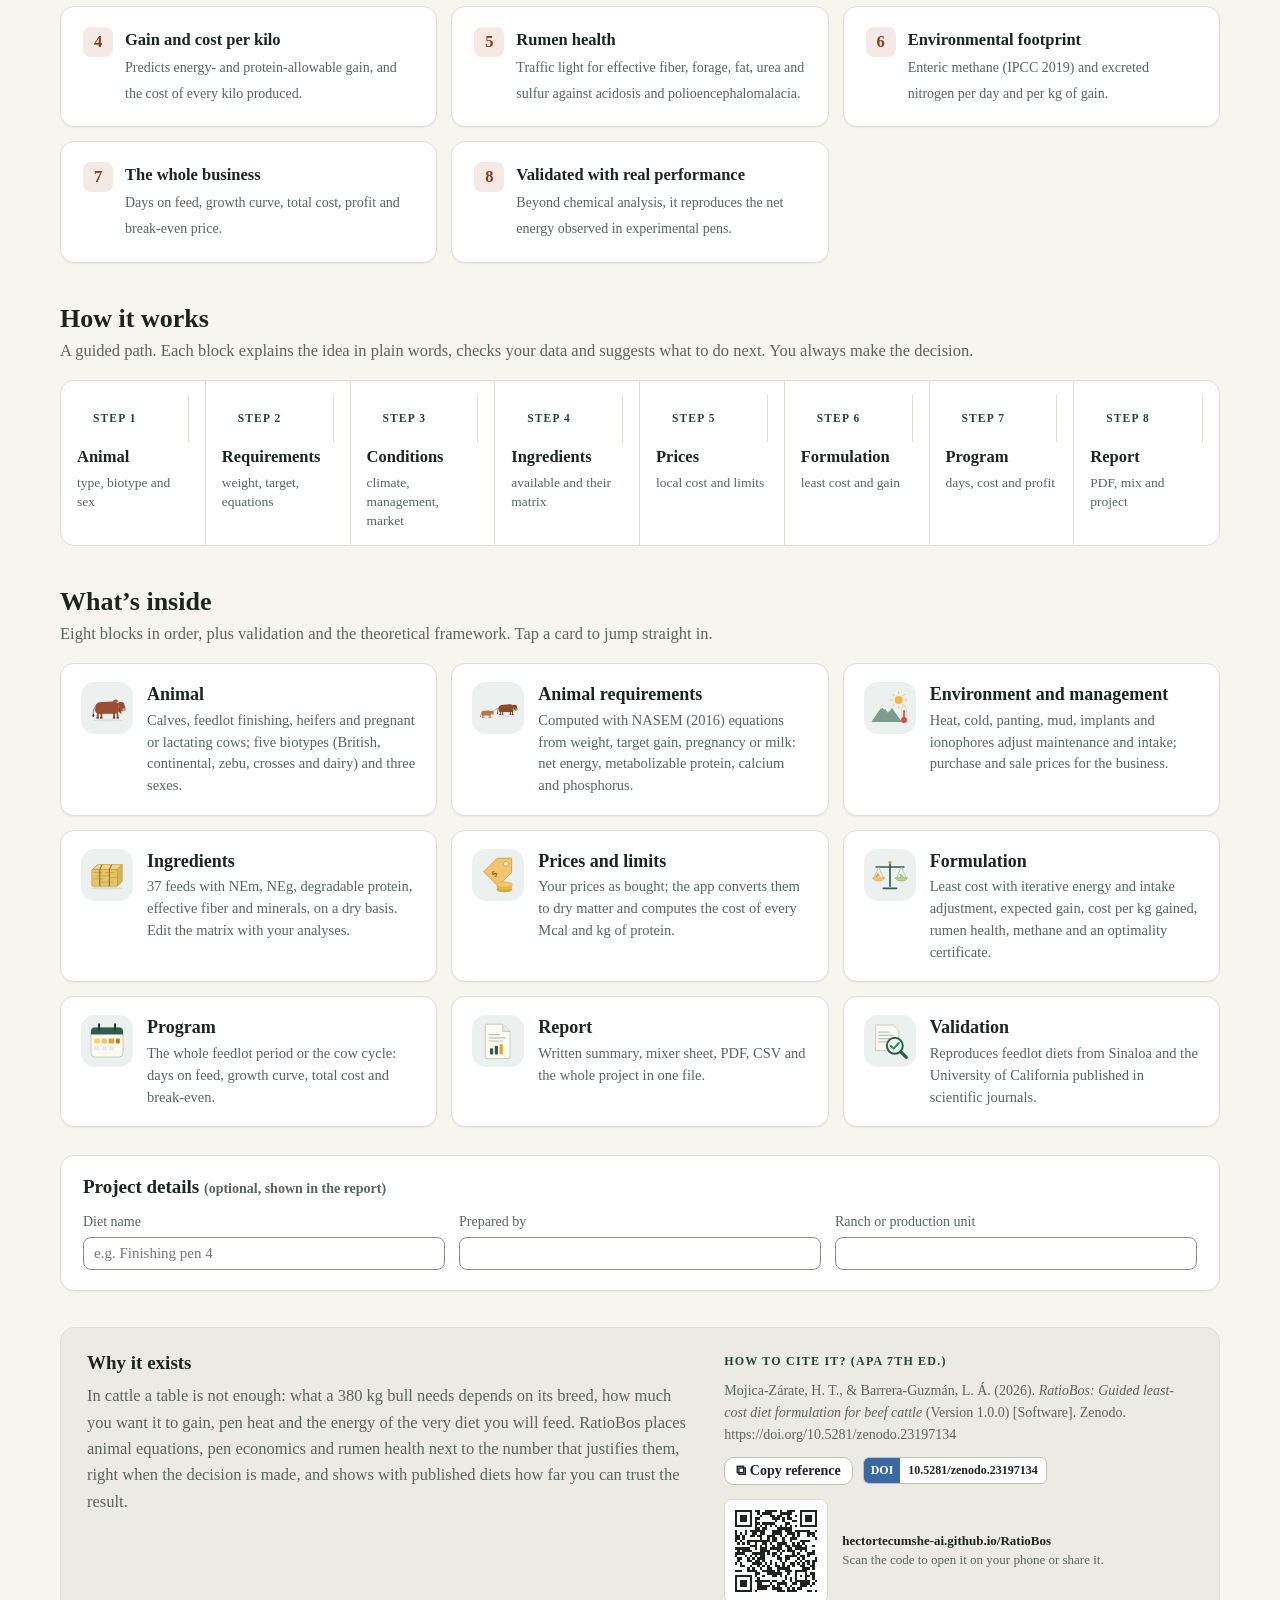
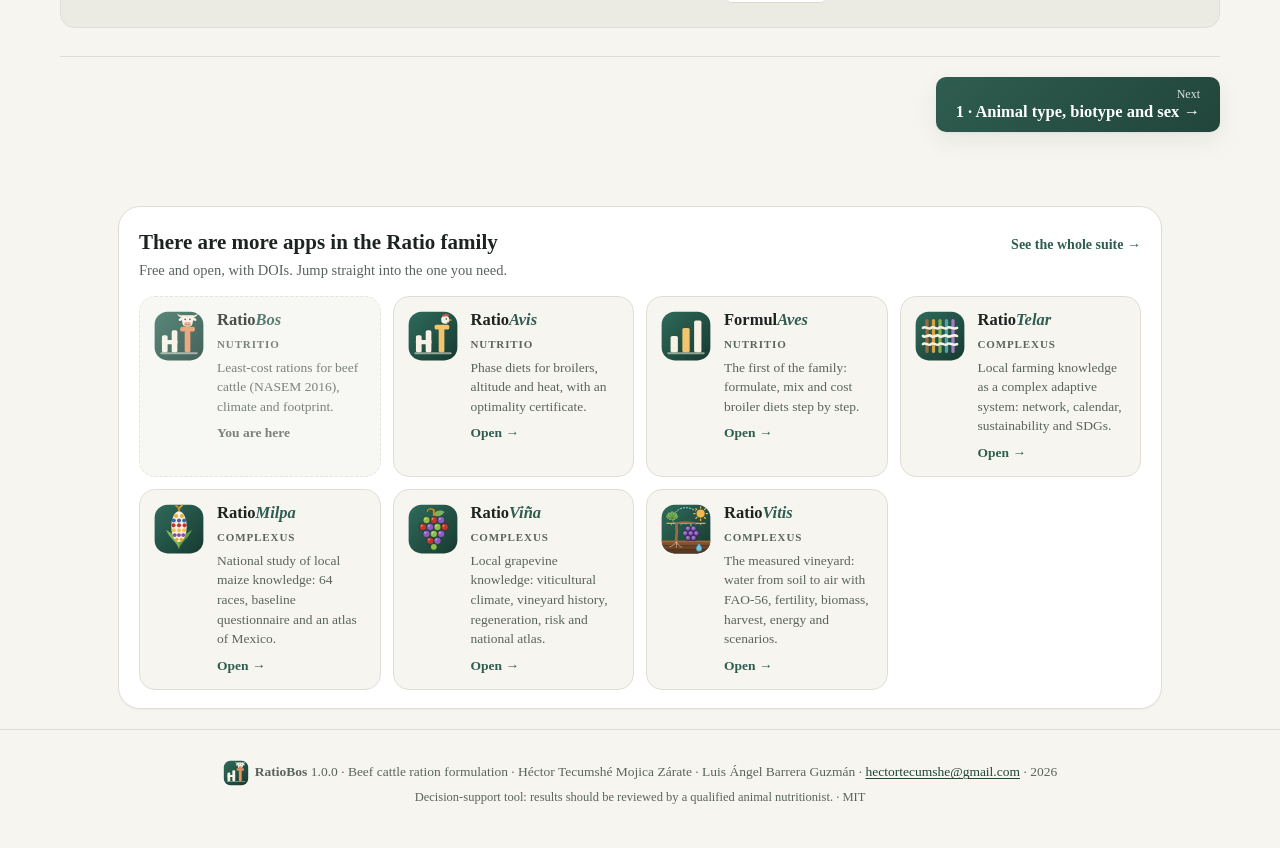
==== commit 52fe8499: "Correo de contacto del autor en el pie de página y en «¿Cómo citarla?» Co-Authored-By: Claude Opus 5" ====
--- a/index.html
+++ b/index.html
@@ -2860,6 +2860,7 @@
       <p class="muted small" style="margin-top:0">${S.proyecto.rancho?esc(S.proyecto.rancho)+' · ':''}${S.proyecto.autor?esc(S.proyecto.autor)+' · ':''}${new Date(r.fecha).toLocaleDateString(LOC())} · RatioBos ${CONFIG.version}</p></div><svg style="width:54px;height:54px"><use href="#i-logo" width="100%" height="100%"/></svg></div>
       <p style="max-width:88ch">${SCI()?textoSci:textoProd}</p>
       <p class="small muted sci" style="max-width:88ch">${T('Cómo citarla (APA, 7.ª ed.)','How to cite it (APA 7th ed.)')}: ${esc(tx(CONFIG.citaAutores))} (${CONFIG.anio}). <i>${CONFIG.app}: ${esc(tx(CONFIG.titulo))}</i> (${T('Versión','Version')} ${CONFIG.version}) [Software]. Zenodo. ${CONFIG.doi?'https://doi.org/'+CONFIG.doi:esc(CONFIG.repo)}</p>
+      <p class="small muted">${T('Contacto','Contact')}: <a href="mailto:hectortecumshe@gmail.com">hectortecumshe@gmail.com</a></p>
       <div class="tbl"><table><thead><tr><th>${T('Ingrediente','Ingredient')}</th><th class="r">% MS</th><th class="r">% ${T('TCO','AF')}</th><th class="r">kg ${T('TCO por t de mezcla','AF per t of mix')}</th></tr></thead><tbody>
       ${usados.map(x=>`<tr><td>${esc(nombre(x))}</td><td class="r">${fmt(x.pct,2)}</td><td class="r">${fmt(x.pctTCO,2)}</td><td class="r">${fmt(x.pctTCO*10,1)}</td></tr>`).join('')}</tbody></table></div></div>`;
   }
@@ -3563,7 +3564,7 @@
   $('#brandSub').textContent = T('· la razón al servicio del ganado','· reason in the service of cattle');
   const b = B(S.bloque) || BLOQUES[0];
   b.render()($('#main'));
-  $('#pie').innerHTML = `<svg style="width:26px;height:26px;vertical-align:middle;margin-right:6px"><use href="#i-logo" width="100%" height="100%"/></svg><b>RatioBos</b> ${CONFIG.version} · ${T('Formulación de raciones para bovinos productores de carne','Beef cattle ration formulation')} · ${esc(CONFIG.autores)} · ${CONFIG.anio}<br><span class="tiny">${T('Herramienta de apoyo: los resultados deben ser revisados por un profesional en nutrición animal.','Decision-support tool: results should be reviewed by a qualified animal nutritionist.')} · MIT</span>`;
+  $('#pie').innerHTML = `<svg style="width:26px;height:26px;vertical-align:middle;margin-right:6px"><use href="#i-logo" width="100%" height="100%"/></svg><b>RatioBos</b> ${CONFIG.version} · ${T('Formulación de raciones para bovinos productores de carne','Beef cattle ration formulation')} · ${esc(CONFIG.autores)} · <a href="mailto:hectortecumshe@gmail.com">hectortecumshe@gmail.com</a> · ${CONFIG.anio}<br><span class="tiny">${T('Herramienta de apoyo: los resultados deben ser revisados por un profesional en nutrición animal.','Decision-support tool: results should be reviewed by a qualified animal nutritionist.')} · MIT</span>`;
   renderNav(); actualizarPill(); renderAyuda();
 }
 function irA(id){ S.visitados[S.bloque]=true; S.bloque=id; guardar(); render(); window.scrollTo({top:0,behavior:'smooth'}); }
